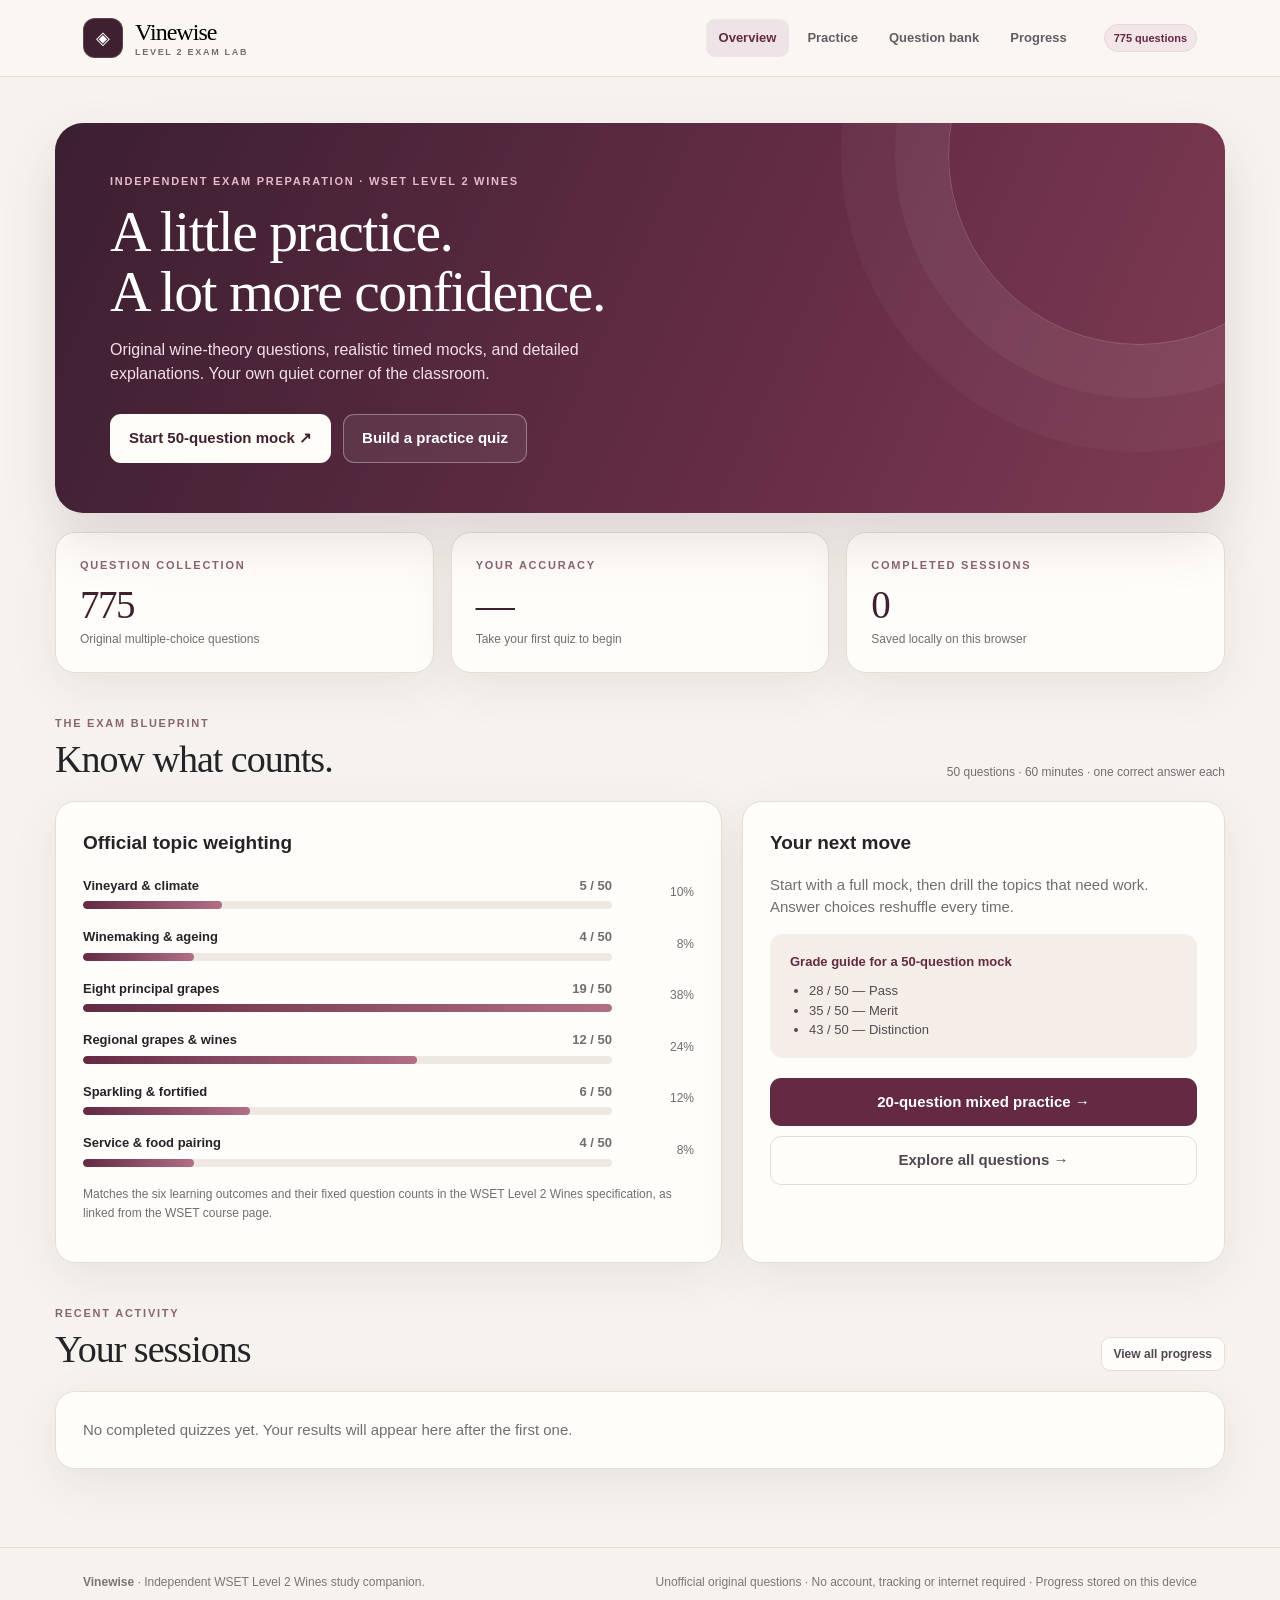
==== misc/wset2/index.html @ 385ff97c "wset test" ====
<!doctype html>
<html lang="en">
<head>
<meta charset="utf-8"/><meta name="viewport" content="width=device-width, initial-scale=1,viewport-fit=cover"/>
<meta name="theme-color" content="#20191d"/>
<meta name="description" content="Independent WSET Level 2 Wines practice with original questions, timed mock exams, and progress tracking. Works offline."/>
<title>Vinewise | Level 2 Wine Exam Lab</title>
<style>
:root{--bg:#f6f3ee;--paper:#fffdf9;--ink:#262328;--muted:#726d70;--border:#e5ded6;--wine:#642a43;--wine2:#8c3957;--wine3:#3f2030;--mint:#e2f1e7;--green:#216646;--rose:#f8e6e7;--red:#963e43;--sand:#f3e8d6;--gold:#b68646;--shadow:0 14px 48px rgba(59,38,42,.08);--radius:20px}
*{box-sizing:border-box}html{scroll-behavior:smooth}body{margin:0;font-family:Inter,ui-sans-serif,-apple-system,BlinkMacSystemFont,"Segoe UI",Arial,sans-serif;color:var(--ink);background:var(--bg);font-size:15px;line-height:1.5}button,input,select{font:inherit}button{cursor:pointer}button:disabled{opacity:.45;cursor:not-allowed}a{color:var(--wine)}:focus-visible{outline:3px solid #be8c9f;outline-offset:2px}h1,h2,h3,p{margin-top:0}h1,h2,.display{font-family:Georgia,"Iowan Old Style","Times New Roman",serif;font-weight:500;letter-spacing:-.026em}h1{font-size:clamp(36px,4.5vw,63px);line-height:1.05}h2{font-size:clamp(26px,3vw,38px);line-height:1.14}h3{font-size:19px}small,.small{font-size:12px}.muted{color:var(--muted)}.eyebrow{text-transform:uppercase;letter-spacing:.16em;font-size:11px;font-weight:800;color:#8b6471}.container{max-width:1170px;margin:auto;padding:0 28px}header{position:sticky;top:0;background:rgba(250,247,243,.95);z-index:20;backdrop-filter:blur(16px);border-bottom:1px solid var(--border)}.head-inner{display:flex;align-items:center;gap:24px;min-height:76px}.brand{display:flex;align-items:center;gap:12px;background:transparent;border:0;text-align:left;padding:0;margin-right:auto}.brand-mark{width:40px;height:40px;display:grid;place-items:center;color:#fff;background:var(--wine3);font-size:18px;border-radius:12px;box-shadow:inset 0 0 0 1px #ffffff27}.brand-type{font-family:Georgia,serif;font-size:24px;line-height:1;letter-spacing:-.04em}.brand-sub{font-family:ui-sans-serif,sans-serif;display:block;text-transform:uppercase;color:var(--muted);letter-spacing:.19em;font-size:9px;font-weight:700;margin-top:4px}.nav{display:flex;align-items:center;gap:5px}.nav button{padding:9px 13px;border-radius:9px;border:0;background:transparent;color:#625d61;font-weight:650;font-size:13px}.nav button.active,.nav button:hover{background:#eee3e6;color:var(--wine)}.pill-count{font-size:11px;color:var(--wine);padding:5px 9px;background:#f2e6e8;border:1px solid #ead4db;border-radius:999px;white-space:nowrap;font-weight:750}
main{min-height:calc(100vh - 150px)}.page{padding:46px 0 78px}.hero{background:linear-gradient(114deg,#3b1f30,#682e47 65%,#7d3b52);border-radius:28px;min-height:356px;display:flex;overflow:hidden;position:relative;color:#fff;box-shadow:0 26px 55px #52263b23}.hero:after{content:' ';position:absolute;width:380px;height:380px;right:-105px;top:-160px;border:1px solid #ffffff32;border-radius:50%;box-shadow:0 0 0 53px #ffffff0b,0 0 0 107px #ffffff08;pointer-events:none}.hero-inner{padding:50px 55px;max-width:740px;position:relative;z-index:1}.hero .eyebrow{color:#e7b9ca}.hero h1{max-width:700px;margin:12px 0 16px}.hero p{font-size:16px;max-width:530px;color:#f2dfe8}.hero-actions{display:flex;gap:12px;flex-wrap:wrap;margin-top:28px}.btn{border:1px solid transparent;border-radius:11px;display:inline-flex;align-items:center;justify-content:center;gap:9px;font-weight:750;padding:12px 18px;min-height:43px;transition:background .12s,transform .12s;white-space:nowrap}.btn:active{transform:translateY(1px)}.btn-primary{background:var(--wine);color:#fff}.btn-primary:hover{background:var(--wine2)}.btn-light{background:#fffdf8;color:var(--wine3)}.btn-light:hover{background:#efe9e2}.btn-ghost{border-color:var(--border);background:var(--paper);color:#514750}.btn-ghost:hover{background:#f3ede9}.btn-outline-light{color:white;border-color:#ffffff56;background:#ffffff12}.btn-outline-light:hover{background:#ffffff20}.btn-sm{padding:7px 12px;min-height:34px;font-size:12px;border-radius:9px}.btn-danger{background:var(--red);color:#fff}.grid{display:grid;grid-template-columns:repeat(3,minmax(0,1fr));gap:17px}.tile,.panel{background:var(--paper);border:1px solid var(--border);border-radius:var(--radius);box-shadow:var(--shadow)}.tile{padding:24px;min-height:130px}.tile .big{font:500 39px/1.1 Georgia,serif;letter-spacing:-.04em;color:var(--wine3);margin:11px 0 3px}.tile .fine{font-size:12px;color:var(--muted)}.section-top{display:flex;justify-content:space-between;gap:20px;align-items:end;margin:42px 0 20px}.section-top h2{margin:6px 0 0}.split{display:grid;grid-template-columns:1.16fr .84fr;gap:20px}.panel{padding:27px}.panel h3{margin:0 0 16px}.topic-row{display:grid;grid-template-columns:minmax(0,1fr) 70px;gap:12px;align-items:center;margin:18px 0}.topic-row .maintext{display:flex;justify-content:space-between;gap:10px;font-size:13px;font-weight:650;margin-bottom:6px}.bar{height:8px;border-radius:99px;background:#eee8e2;overflow:hidden}.bar>span{display:block;height:100%;background:linear-gradient(90deg,var(--wine),#b16f86);border-radius:99px}.topic-row .val{text-align:right;font-size:12px;color:var(--muted)}.tip{padding:13px 16px;background:#f5eee8;border:1px solid #eadbd0;border-radius:12px;font-size:13px}.recent{display:flex;align-items:center;justify-content:space-between;gap:14px;padding:11px 0;border-bottom:1px solid var(--border)}.recent:last-child{border:0}.recent strong{font-size:14px}.recent small{color:var(--muted)}.tag{display:inline-block;background:#f1e6e9;color:#71354a;font-size:11px;font-weight:750;border-radius:50px;padding:4px 10px}.tag.green{background:var(--mint);color:var(--green)}.tag.amber{background:var(--sand);color:#805928}.tag.red{background:var(--rose);color:var(--red)}.intro{max-width:640px;color:var(--muted);margin:10px 0 25px}.page-title{margin:8px 0 10px}.setup-grid{display:grid;grid-template-columns:minmax(0,1fr) 310px;gap:21px}.field{margin-bottom:23px}.field label{display:block;font-weight:750;font-size:13px;margin-bottom:9px}.seg{display:flex;flex-wrap:wrap;gap:8px}.choice{border:1px solid var(--border);background:#fff;color:#62575e;border-radius:11px;padding:10px 15px;font-weight:700;min-height:42px}.choice.chosen{background:#f0e3e8;border-color:var(--wine2);color:var(--wine)}.field select,.search{width:100%;border:1px solid #d6cbc5;background:#fff;border-radius:11px;padding:12px;color:var(--ink);min-height:46px;outline-color:#a76c82}.checkbox-row{display:flex;align-items:center;gap:11px;font-weight:600;margin:14px 0}.checkbox-row input{accent-color:var(--wine);width:17px;height:17px}.callout{background:#f5eee8;border-radius:13px;padding:18px 20px;color:#544950;font-size:13px}.callout strong{color:var(--wine)}.callout ul{padding-left:19px;margin:10px 0 0}.mock-breakdown{display:flex;gap:3px;border-radius:8px;overflow:hidden;height:10px;margin:19px 0}.mock-breakdown span{display:block;background:#ae7690}.mock-breakdown span:nth-child(2){background:#cf9eaf}.mock-breakdown span:nth-child(3){background:#64344e}.mock-breakdown span:nth-child(4){background:#98536d}.mock-breakdown span:nth-child(5){background:#d6b0a0}.mock-breakdown span:nth-child(6){background:#b6b0a6}
.quiz-shell{max-width:900px;margin:auto}.quiz-meta{display:flex;justify-content:space-between;gap:14px;align-items:center;margin-bottom:13px}.quiz-number{font-weight:800;color:var(--wine)}.timer{font-weight:800;background:#efe6e8;padding:9px 14px;border-radius:12px;color:var(--wine);font-variant-numeric:tabular-nums}.timer.urgent{background:#f5d9d6;color:#a02d35}.quiz-progress{height:8px;background:#e7ded9;border-radius:50px;overflow:hidden;margin-bottom:28px}.quiz-progress>div{background:var(--wine);height:100%;transition:width .2s}.question-card{background:var(--paper);border:1px solid var(--border);border-radius:23px;padding:35px 40px;box-shadow:var(--shadow)}.question-card h2{font-family:Georgia,serif;font-weight:500;font-size:clamp(24px,3vw,34px);line-height:1.3;letter-spacing:-.02em;margin:15px 0 27px}.options{display:grid;gap:11px}.option{display:flex;text-align:left;gap:15px;padding:16px 17px;background:#fff;border:1.5px solid #e6deda;border-radius:13px;align-items:center;min-height:61px;width:100%;color:var(--ink)}.option:hover:not(:disabled){background:#fbf5f3;border-color:#b68b9c}.option.selected{border-color:var(--wine2);background:#f5e9ee}.option.is-correct{border-color:#6ca186;background:var(--mint)}.option.is-wrong{border-color:#c77476;background:var(--rose)}.optkey{width:29px;height:29px;flex:0 0 29px;border:1px solid #d9cecf;border-radius:8px;display:grid;place-items:center;font-size:12px;font-weight:850;color:#766871}.option.selected .optkey{background:var(--wine);color:white;border-color:var(--wine)}.explain{background:#eff4ef;color:#24533a;border:1px solid #cce0d2;margin-top:21px;padding:15px 18px;border-radius:11px}.explain.bad{background:#fff1ed;color:#7f4642;border-color:#f0d2ce}.quiz-footer{display:flex;align-items:center;justify-content:space-between;gap:12px;margin-top:23px;flex-wrap:wrap}.dots{display:grid;grid-template-columns:repeat(25,1fr);gap:4px;margin-top:24px}.dot{height:10px;border:0;border-radius:3px;background:#e7ded9;min-width:8px;padding:0}.dot.answered{background:#a86c83}.dot.flagged{background:#bc925c}.dot.current{outline:2px solid var(--wine3);outline-offset:2px}.legend{display:flex;gap:15px;justify-content:end;font-size:12px;color:var(--muted);margin-top:10px}.bullet{display:inline-block;width:8px;height:8px;background:#a86c83;border-radius:3px;margin-right:5px}.bullet.gold{background:#bc925c}.finish-row{margin-top:23px;display:flex;justify-content:space-between;align-items:center;gap:12px}.score-hero{display:flex;align-items:center;gap:28px;padding:35px;background:linear-gradient(120deg,#341f2c,#5f2b43);color:white;border-radius:23px}.score-circle{flex:none;width:156px;height:156px;border:10px solid #ffffff4d;display:grid;place-items:center;border-radius:50%;font-family:Georgia,serif;font-size:44px}.score-hero p{color:#f0dce6;margin-bottom:9px}.score-hero h2{margin:6px 0}.result-card{display:flex;justify-content:space-between;gap:16px;align-items:start;border-bottom:1px solid var(--border);padding:20px 0}.result-card:last-child{border:0}.result-card h4{font-size:15px;line-height:1.5;margin:6px 0 13px}.result-card .answer{font-size:13px;margin:5px 0}.result-card .explanation{font-size:13px;color:#625b5b;max-width:750px;margin-top:7px}.result-tag{white-space:nowrap}.filterbar{display:flex;gap:10px;flex-wrap:wrap;margin:20px 0}.filterbar select{width:auto;min-width:185px}.question-list{display:grid;gap:12px}.catalogue-card{padding:20px 23px;border:1px solid var(--border);border-radius:15px;background:#fffdfb}.catalogue-head{display:flex;align-items:center;gap:12px;justify-content:space-between}.catalogue-card h4{margin:12px 0;font-size:16px;line-height:1.5}.catalogue-card .reveal{margin-top:12px;background:#f6f0e7;border-radius:11px;padding:12px 14px;color:#4d4546;font-size:13px}.answer-options{margin:8px 0 3px;padding:0 0 0 23px;font-size:13px;color:#5f585d}.answer-options li{margin:4px 0}.answer-options li.correct-option{color:var(--green);font-weight:800}.pager{display:flex;gap:11px;justify-content:center;align-items:center;margin-top:20px}.empty{padding:52px 25px;text-align:center;color:var(--muted)}.exportbar{display:flex;gap:10px;flex-wrap:wrap}.stat-line{display:flex;justify-content:space-between;gap:14px;padding:10px 0;border-bottom:1px solid var(--border);font-size:14px}.stat-line:last-child{border:0}.stat-line b{font-variant-numeric:tabular-nums}footer{padding:25px 0 38px;border-top:1px solid var(--border);font-size:12px;color:#7f7474}footer .container{display:flex;justify-content:space-between;gap:20px;flex-wrap:wrap}details[open]{border:1px solid var(--border);padding:12px 14px;border-radius:10px}summary{cursor:pointer;font-weight:700}.fineprint{font-size:12px;color:var(--muted);line-height:1.6}.right{text-align:right}.hidden{display:none!important}
@media(max-width:860px){.container{padding:0 18px}.head-inner{gap:12px;min-height:66px}.brand-type{font-size:21px}.nav button{padding:8px;font-size:12px}.pill-count{display:none}.hero-inner{padding:35px}.hero{min-height:330px}.split,.setup-grid{grid-template-columns:1fr}.grid{gap:10px}.tile{padding:17px}.tile .big{font-size:32px}.page{padding-top:30px}.panel{padding:21px}}
@media(max-width:580px){header{position:static}.head-inner{min-height:76px;flex-wrap:wrap;padding-top:13px;padding-bottom:10px}.brand{width:100%;margin:0}.nav{width:100%;justify-content:space-between}.nav button{flex:1}.hero{border-radius:19px}.hero-inner{padding:28px}.hero h1{font-size:39px}.hero-actions .btn{width:100%}.grid{grid-template-columns:repeat(2,minmax(0,1fr))}.grid .tile:last-child{grid-column:span 2}.section-top{margin:28px 0 14px}.question-card{padding:23px 18px}.question-card h2{font-size:25px}.option{padding:12px;gap:11px;font-size:14px}.dots{grid-template-columns:repeat(10,1fr)}.quiz-meta{font-size:12px}.score-hero{flex-direction:column;align-items:start;padding:24px}.score-circle{width:122px;height:122px;font-size:35px}.result-card{flex-direction:column;gap:4px}.filterbar select,.filterbar .search{width:100%}.setup-grid{gap:13px}.page{padding-bottom:45px}.btn{white-space:normal}}
@media(prefers-reduced-motion:reduce){*,*:before,*:after{transition:none!important;scroll-behavior:auto!important}}
.option-review p{margin:8px 0}.option-review details{margin-top:12px}.option-review li{margin:12px 0}.option-review ol{padding-left:24px}</style>
<link rel="manifest" href="manifest.webmanifest"/>
<meta name="theme-color" content="#3b1f30"/></head>
<body>
<header><div class="container head-inner"><button class="brand" data-action="route" data-route="home" aria-label="Vinewise home"><span class="brand-mark">◈</span><span class="brand-type">Vinewise<span class="brand-sub">Level 2 Exam Lab</span></span></button><nav class="nav" aria-label="Primary navigation"><button data-action="route" data-route="home">Overview</button><button data-action="route" data-route="setup">Practice</button><button data-action="route" data-route="bank">Question bank</button><button data-action="route" data-route="insights">Progress</button></nav><span class="pill-count" id="topCount">775 questions</span></div></header>
<main id="root"></main>
<footer><div class="container"><div><strong>Vinewise</strong> · Independent WSET Level 2 Wines study companion.</div><div>Unofficial original questions · No account, tracking or internet required · Progress stored on this device</div></div></footer>
<script>
'use strict';
const BANK=[{"id":"Q0001","lo":1,"topic":"Vineyard & climate","tag":"Vocabulary","question":"Which statement accurately describes Grape skin in wine production or service?","options":["Fleshy interior supplying most of the juice, water, sugar and acid","Outer berry layer supplying much of a red wine’s colour and some of its tannin","Dead yeast cells remaining after fermentation","Pips inside a grape that can release bitter tannins if heavily extracted"],"correct":1,"explanation":"Skin contact extracts colour and tannins, particularly in red winemaking.","optionExplanations":["This describes Grape pulp: Fleshy interior supplying most of the juice, water, sugar and acid. It does not define Grape skin.","Grape skin: Skin contact extracts colour and tannins, particularly in red winemaking.","This describes Lees: Dead yeast cells remaining after fermentation. It does not define Grape skin.","This describes Grape seeds: Pips inside a grape that can release bitter tannins if heavily extracted. It does not define Grape skin."],"revision":3,"correctAnswer":"Outer berry layer supplying much of a red wine’s colour and some of its tannin","distractors":["Fleshy interior supplying most of the juice, water, sugar and acid","Dead yeast cells remaining after fermentation","Pips inside a grape that can release bitter tannins if heavily extracted"]},{"id":"Q0002","lo":1,"topic":"Vineyard & climate","tag":"Vocabulary","question":"Which term identifies this situation: outer berry layer supplying much of a red wine’s colour and some of its tannin?","options":["Grape skin","Grape pulp","Lees","Grape seeds"],"correct":0,"explanation":"Skin contact extracts colour and tannins, particularly in red winemaking.","optionExplanations":["Grape skin: Skin contact extracts colour and tannins, particularly in red winemaking.","Grape pulp refers to fleshy interior supplying most of the juice, water, sugar and acid; the situation describes Grape skin.","Lees refers to dead yeast cells remaining after fermentation; the situation describes Grape skin.","Grape seeds refers to pips inside a grape that can release bitter tannins if heavily extracted; the situation describes Grape skin."],"revision":3,"correctAnswer":"Grape skin","distractors":["Grape pulp","Lees","Grape seeds"]},{"id":"Q0003","lo":1,"topic":"Vineyard & climate","tag":"Vocabulary","question":"Which statement accurately describes Grape pulp in wine production or service?","options":["Fleshy interior supplying most of the juice, water, sugar and acid","Outer berry layer supplying much of a red wine’s colour and some of its tannin","Pips inside a grape that can release bitter tannins if heavily extracted","Dead yeast cells remaining after fermentation"],"correct":0,"explanation":"Most sugar and acidity used in fermentation come from the flesh or pulp.","optionExplanations":["Grape pulp: Most sugar and acidity used in fermentation come from the flesh or pulp.","This describes Grape skin: Outer berry layer supplying much of a red wine’s colour and some of its tannin. It does not define Grape pulp.","This describes Grape seeds: Pips inside a grape that can release bitter tannins if heavily extracted. It does not define Grape pulp.","This describes Lees: Dead yeast cells remaining after fermentation. It does not define Grape pulp."],"revision":3,"correctAnswer":"Fleshy interior supplying most of the juice, water, sugar and acid","distractors":["Outer berry layer supplying much of a red wine’s colour and some of its tannin","Pips inside a grape that can release bitter tannins if heavily extracted","Dead yeast cells remaining after fermentation"]},{"id":"Q0004","lo":1,"topic":"Vineyard & climate","tag":"Vocabulary","question":"Which term identifies this situation: fleshy interior supplying most of the juice, water, sugar and acid?","options":["Grape skin","Grape pulp","Grape seeds","Lees"],"correct":1,"explanation":"Most sugar and acidity used in fermentation come from the flesh or pulp.","optionExplanations":["Grape skin refers to outer berry layer supplying much of a red wine’s colour and some of its tannin; the situation describes Grape pulp.","Grape pulp: Most sugar and acidity used in fermentation come from the flesh or pulp.","Grape seeds refers to pips inside a grape that can release bitter tannins if heavily extracted; the situation describes Grape pulp.","Lees refers to dead yeast cells remaining after fermentation; the situation describes Grape pulp."],"revision":3,"correctAnswer":"Grape pulp","distractors":["Grape skin","Grape seeds","Lees"]},{"id":"Q0005","lo":1,"topic":"Vineyard & climate","tag":"Vocabulary","question":"Which statement accurately describes Grape seeds in wine production or service?","options":["Dead yeast cells remaining after fermentation","Pips inside a grape that can release bitter tannins if heavily extracted","Outer berry layer supplying much of a red wine’s colour and some of its tannin","Fleshy interior supplying most of the juice, water, sugar and acid"],"correct":1,"explanation":"Seed tannins can contribute structure and bitterness.","optionExplanations":["This describes Lees: Dead yeast cells remaining after fermentation. It does not define Grape seeds.","Grape seeds: Seed tannins can contribute structure and bitterness.","This describes Grape skin: Outer berry layer supplying much of a red wine’s colour and some of its tannin. It does not define Grape seeds.","This describes Grape pulp: Fleshy interior supplying most of the juice, water, sugar and acid. It does not define Grape seeds."],"revision":3,"correctAnswer":"Pips inside a grape that can release bitter tannins if heavily extracted","distractors":["Dead yeast cells remaining after fermentation","Outer berry layer supplying much of a red wine’s colour and some of its tannin","Fleshy interior supplying most of the juice, water, sugar and acid"]},{"id":"Q0006","lo":1,"topic":"Vineyard & climate","tag":"Vocabulary","question":"Which term identifies this situation: pips inside a grape that can release bitter tannins if heavily extracted?","options":["Grape seeds","Grape skin","Grape pulp","Lees"],"correct":0,"explanation":"Seed tannins can contribute structure and bitterness.","optionExplanations":["Grape seeds: Seed tannins can contribute structure and bitterness.","Grape skin refers to outer berry layer supplying much of a red wine’s colour and some of its tannin; the situation describes Grape seeds.","Grape pulp refers to fleshy interior supplying most of the juice, water, sugar and acid; the situation describes Grape seeds.","Lees refers to dead yeast cells remaining after fermentation; the situation describes Grape seeds."],"revision":3,"correctAnswer":"Grape seeds","distractors":["Grape skin","Grape pulp","Lees"]},{"id":"Q0007","lo":1,"topic":"Vineyard & climate","tag":"Vocabulary","question":"Which statement accurately describes Flowering in wine production or service?","options":["Timing of picking grapes based on desired ripeness","The onset of ripening when berries soften and change colour","The stage when fertilised flowers form young berries","The stage when vine flowers develop and open"],"correct":3,"explanation":"Successful flowering precedes fruit set.","optionExplanations":["This describes Harvest date: Timing of picking grapes based on desired ripeness. It does not define Flowering.","This describes Véraison: The onset of ripening when berries soften and change colour. It does not define Flowering.","This describes Fruit set: The stage when fertilised flowers form young berries. It does not define Flowering.","Flowering: Successful flowering precedes fruit set."],"revision":3,"correctAnswer":"The stage when vine flowers develop and open","distractors":["Timing of picking grapes based on desired ripeness","The onset of ripening when berries soften and change colour","The stage when fertilised flowers form young berries"]},{"id":"Q0008","lo":1,"topic":"Vineyard & climate","tag":"Vocabulary","question":"Which term identifies this situation: the stage when vine flowers develop and open?","options":["Véraison","Fruit set","Flowering","Harvest date"],"correct":2,"explanation":"Successful flowering precedes fruit set.","optionExplanations":["Véraison refers to the onset of ripening when berries soften and change colour; the situation describes Flowering.","Fruit set refers to the stage when fertilised flowers form young berries; the situation describes Flowering.","Flowering: Successful flowering precedes fruit set.","Harvest date refers to timing of picking grapes based on desired ripeness; the situation describes Flowering."],"revision":3,"correctAnswer":"Flowering","distractors":["Véraison","Fruit set","Harvest date"]},{"id":"Q0009","lo":1,"topic":"Vineyard & climate","tag":"Vocabulary","question":"Which statement accurately describes Fruit set in wine production or service?","options":["The stage when vine flowers develop and open","Timing of picking grapes based on desired ripeness","The stage when fertilised flowers form young berries","The onset of ripening when berries soften and change colour"],"correct":2,"explanation":"Successful fruit set determines the potential number of grapes.","optionExplanations":["This describes Flowering: The stage when vine flowers develop and open. It does not define Fruit set.","This describes Harvest date: Timing of picking grapes based on desired ripeness. It does not define Fruit set.","Fruit set: Successful fruit set determines the potential number of grapes.","This describes Véraison: The onset of ripening when berries soften and change colour. It does not define Fruit set."],"revision":3,"correctAnswer":"The stage when fertilised flowers form young berries","distractors":["The stage when vine flowers develop and open","Timing of picking grapes based on desired ripeness","The onset of ripening when berries soften and change colour"]},{"id":"Q0010","lo":1,"topic":"Vineyard & climate","tag":"Vocabulary","question":"Which term identifies this situation: the stage when fertilised flowers form young berries?","options":["Fruit set","Flowering","Véraison","Harvest date"],"correct":0,"explanation":"Successful fruit set determines the potential number of grapes.","optionExplanations":["Fruit set: Successful fruit set determines the potential number of grapes.","Flowering refers to the stage when vine flowers develop and open; the situation describes Fruit set.","Véraison refers to the onset of ripening when berries soften and change colour; the situation describes Fruit set.","Harvest date refers to timing of picking grapes based on desired ripeness; the situation describes Fruit set."],"revision":3,"correctAnswer":"Fruit set","distractors":["Flowering","Véraison","Harvest date"]},{"id":"Q0011","lo":1,"topic":"Vineyard & climate","tag":"Vocabulary","question":"Which statement accurately describes Véraison in wine production or service?","options":["The stage when vine flowers develop and open","Timing of picking grapes based on desired ripeness","The stage when fertilised flowers form young berries","The onset of ripening when berries soften and change colour"],"correct":3,"explanation":"Véraison marks the beginning of the ripening phase.","optionExplanations":["This describes Flowering: The stage when vine flowers develop and open. It does not define Véraison.","This describes Harvest date: Timing of picking grapes based on desired ripeness. It does not define Véraison.","This describes Fruit set: The stage when fertilised flowers form young berries. It does not define Véraison.","Véraison: Véraison marks the beginning of the ripening phase."],"revision":3,"correctAnswer":"The onset of ripening when berries soften and change colour","distractors":["The stage when vine flowers develop and open","Timing of picking grapes based on desired ripeness","The stage when fertilised flowers form young berries"]},{"id":"Q0012","lo":1,"topic":"Vineyard & climate","tag":"Vocabulary","question":"Which term identifies this situation: the onset of ripening when berries soften and change colour?","options":["Flowering","Fruit set","Véraison","Harvest date"],"correct":2,"explanation":"Véraison marks the beginning of the ripening phase.","optionExplanations":["Flowering refers to the stage when vine flowers develop and open; the situation describes Véraison.","Fruit set refers to the stage when fertilised flowers form young berries; the situation describes Véraison.","Véraison: Véraison marks the beginning of the ripening phase.","Harvest date refers to timing of picking grapes based on desired ripeness; the situation describes Véraison."],"revision":3,"correctAnswer":"Véraison","distractors":["Flowering","Fruit set","Harvest date"]},{"id":"Q0013","lo":1,"topic":"Vineyard & climate","tag":"Vocabulary","question":"Which statement accurately describes Latitude in wine production or service?","options":["Direction a vineyard slope faces","Height above sea level that can lower vineyard temperature","Distance north or south of the equator influencing climate","Difference between daytime and nighttime temperatures"],"correct":2,"explanation":"Wine-growing climates generally become cooler farther from the equator.","optionExplanations":["This describes Aspect: Direction a vineyard slope faces. It does not define Latitude.","This describes Altitude: Height above sea level that can lower vineyard temperature. It does not define Latitude.","Latitude: Wine-growing climates generally become cooler farther from the equator.","This describes Diurnal temperature range: Difference between daytime and nighttime temperatures. It does not define Latitude."],"revision":3,"correctAnswer":"Distance north or south of the equator influencing climate","distractors":["Direction a vineyard slope faces","Height above sea level that can lower vineyard temperature","Difference between daytime and nighttime temperatures"]},{"id":"Q0014","lo":1,"topic":"Vineyard & climate","tag":"Vocabulary","question":"Which term identifies this situation: distance north or south of the equator influencing climate?","options":["Diurnal temperature range","Altitude","Latitude","Aspect"],"correct":2,"explanation":"Wine-growing climates generally become cooler farther from the equator.","optionExplanations":["Diurnal temperature range refers to difference between daytime and nighttime temperatures; the situation describes Latitude.","Altitude refers to height above sea level that can lower vineyard temperature; the situation describes Latitude.","Latitude: Wine-growing climates generally become cooler farther from the equator.","Aspect refers to direction a vineyard slope faces; the situation describes Latitude."],"revision":3,"correctAnswer":"Latitude","distractors":["Diurnal temperature range","Altitude","Aspect"]},{"id":"Q0015","lo":1,"topic":"Vineyard & climate","tag":"Vocabulary","question":"Which statement accurately describes Altitude in wine production or service?","options":["Height above sea level that can lower vineyard temperature","Distance north or south of the equator influencing climate","Direction a vineyard slope faces","Difference between daytime and nighttime temperatures"],"correct":0,"explanation":"Vineyards at higher altitude are often cooler than nearby lowland sites.","optionExplanations":["Altitude: Vineyards at higher altitude are often cooler than nearby lowland sites.","This describes Latitude: Distance north or south of the equator influencing climate. It does not define Altitude.","This describes Aspect: Direction a vineyard slope faces. It does not define Altitude.","This describes Diurnal temperature range: Difference between daytime and nighttime temperatures. It does not define Altitude."],"revision":3,"correctAnswer":"Height above sea level that can lower vineyard temperature","distractors":["Distance north or south of the equator influencing climate","Direction a vineyard slope faces","Difference between daytime and nighttime temperatures"]},{"id":"Q0016","lo":1,"topic":"Vineyard & climate","tag":"Vocabulary","question":"Which term identifies this situation: height above sea level that can lower vineyard temperature?","options":["Aspect","Latitude","Altitude","Diurnal temperature range"],"correct":2,"explanation":"Vineyards at higher altitude are often cooler than nearby lowland sites.","optionExplanations":["Aspect refers to direction a vineyard slope faces; the situation describes Altitude.","Latitude refers to distance north or south of the equator influencing climate; the situation describes Altitude.","Altitude: Vineyards at higher altitude are often cooler than nearby lowland sites.","Diurnal temperature range refers to difference between daytime and nighttime temperatures; the situation describes Altitude."],"revision":3,"correctAnswer":"Altitude","distractors":["Aspect","Latitude","Diurnal temperature range"]},{"id":"Q0017","lo":1,"topic":"Vineyard & climate","tag":"Vocabulary","question":"Which statement accurately describes Aspect in wine production or service?","options":["Difference between daytime and nighttime temperatures","Distance north or south of the equator influencing climate","Direction a vineyard slope faces","Height above sea level that can lower vineyard temperature"],"correct":2,"explanation":"In the Northern Hemisphere, south-facing slopes often receive more sunlight.","optionExplanations":["This describes Diurnal temperature range: Difference between daytime and nighttime temperatures. It does not define Aspect.","This describes Latitude: Distance north or south of the equator influencing climate. It does not define Aspect.","Aspect: In the Northern Hemisphere, south-facing slopes often receive more sunlight.","This describes Altitude: Height above sea level that can lower vineyard temperature. It does not define Aspect."],"revision":3,"correctAnswer":"Direction a vineyard slope faces","distractors":["Difference between daytime and nighttime temperatures","Distance north or south of the equator influencing climate","Height above sea level that can lower vineyard temperature"]},{"id":"Q0018","lo":1,"topic":"Vineyard & climate","tag":"Vocabulary","question":"Which term identifies this situation: direction a vineyard slope faces?","options":["Aspect","Diurnal temperature range","Latitude","Altitude"],"correct":0,"explanation":"In the Northern Hemisphere, south-facing slopes often receive more sunlight.","optionExplanations":["Aspect: In the Northern Hemisphere, south-facing slopes often receive more sunlight.","Diurnal temperature range refers to difference between daytime and nighttime temperatures; the situation describes Aspect.","Latitude refers to distance north or south of the equator influencing climate; the situation describes Aspect.","Altitude refers to height above sea level that can lower vineyard temperature; the situation describes Aspect."],"revision":3,"correctAnswer":"Aspect","distractors":["Diurnal temperature range","Latitude","Altitude"]},{"id":"Q0019","lo":1,"topic":"Vineyard & climate","tag":"Vocabulary","question":"Which statement accurately describes Diurnal temperature range in wine production or service?","options":["Direction a vineyard slope faces","Height above sea level that can lower vineyard temperature","Difference between daytime and nighttime temperatures","Distance north or south of the equator influencing climate"],"correct":2,"explanation":"Cool nights can help grapes retain acidity.","optionExplanations":["This describes Aspect: Direction a vineyard slope faces. It does not define Diurnal temperature range.","This describes Altitude: Height above sea level that can lower vineyard temperature. It does not define Diurnal temperature range.","Diurnal temperature range: Cool nights can help grapes retain acidity.","This describes Latitude: Distance north or south of the equator influencing climate. It does not define Diurnal temperature range."],"revision":3,"correctAnswer":"Difference between daytime and nighttime temperatures","distractors":["Direction a vineyard slope faces","Height above sea level that can lower vineyard temperature","Distance north or south of the equator influencing climate"]},{"id":"Q0020","lo":1,"topic":"Vineyard & climate","tag":"Vocabulary","question":"Which term identifies this situation: difference between daytime and nighttime temperatures?","options":["Aspect","Latitude","Diurnal temperature range","Altitude"],"correct":2,"explanation":"Cool nights can help grapes retain acidity.","optionExplanations":["Aspect refers to direction a vineyard slope faces; the situation describes Diurnal temperature range.","Latitude refers to distance north or south of the equator influencing climate; the situation describes Diurnal temperature range.","Diurnal temperature range: Cool nights can help grapes retain acidity.","Altitude refers to height above sea level that can lower vineyard temperature; the situation describes Diurnal temperature range."],"revision":3,"correctAnswer":"Diurnal temperature range","distractors":["Aspect","Latitude","Altitude"]},{"id":"Q0021","lo":1,"topic":"Vineyard & climate","tag":"Vocabulary","question":"Which statement accurately describes Spring frost in wine production or service?","options":["Fungus that can cause noble rot under favourable conditions","Prolonged shortage of water for vines","Ice precipitation that can destroy grape bunches and leaves","Freezing temperatures that can damage young vine shoots"],"correct":3,"explanation":"New buds and shoots are especially vulnerable to spring frost.","optionExplanations":["This describes Botrytis cinerea: Fungus that can cause noble rot under favourable conditions. It does not define Spring frost.","This describes Drought: Prolonged shortage of water for vines. It does not define Spring frost.","This describes Hail: Ice precipitation that can destroy grape bunches and leaves. It does not define Spring frost.","Spring frost: New buds and shoots are especially vulnerable to spring frost."],"revision":3,"correctAnswer":"Freezing temperatures that can damage young vine shoots","distractors":["Fungus that can cause noble rot under favourable conditions","Prolonged shortage of water for vines","Ice precipitation that can destroy grape bunches and leaves"]},{"id":"Q0022","lo":1,"topic":"Vineyard & climate","tag":"Vocabulary","question":"After an overnight freeze shortly after budburst, tender new shoots turn black. Which hazard is the likely cause?","options":["Hail","Botrytis cinerea","Drought","Spring frost"],"correct":3,"explanation":"New buds and shoots are especially vulnerable to spring frost.","optionExplanations":["Hail refers to ice precipitation that can destroy grape bunches and leaves; the situation describes Spring frost.","Botrytis cinerea refers to fungus that can cause noble rot under favourable conditions; the situation describes Spring frost.","Drought refers to prolonged shortage of water for vines; the situation describes Spring frost.","Spring frost: New buds and shoots are especially vulnerable to spring frost."],"revision":3,"correctAnswer":"Spring frost","distractors":["Hail","Botrytis cinerea","Drought"]},{"id":"Q0023","lo":1,"topic":"Vineyard & climate","tag":"Vocabulary","question":"Which statement accurately describes Hail in wine production or service?","options":["Ice precipitation that can destroy grape bunches and leaves","Freezing temperatures that can damage young vine shoots","Prolonged shortage of water for vines","Fungus that can cause noble rot under favourable conditions"],"correct":0,"explanation":"Hail can physically damage grapes and canopy.","optionExplanations":["Hail: Hail can physically damage grapes and canopy.","This describes Spring frost: Freezing temperatures that can damage young vine shoots. It does not define Hail.","This describes Drought: Prolonged shortage of water for vines. It does not define Hail.","This describes Botrytis cinerea: Fungus that can cause noble rot under favourable conditions. It does not define Hail."],"revision":3,"correctAnswer":"Ice precipitation that can destroy grape bunches and leaves","distractors":["Freezing temperatures that can damage young vine shoots","Prolonged shortage of water for vines","Fungus that can cause noble rot under favourable conditions"]},{"id":"Q0024","lo":1,"topic":"Vineyard & climate","tag":"Vocabulary","question":"Which term identifies this situation: ice precipitation that can destroy grape bunches and leaves?","options":["Botrytis cinerea","Spring frost","Hail","Drought"],"correct":2,"explanation":"Hail can physically damage grapes and canopy.","optionExplanations":["Botrytis cinerea refers to fungus that can cause noble rot under favourable conditions; the situation describes Hail.","Spring frost refers to freezing temperatures that can damage young vine shoots; the situation describes Hail.","Hail: Hail can physically damage grapes and canopy.","Drought refers to prolonged shortage of water for vines; the situation describes Hail."],"revision":3,"correctAnswer":"Hail","distractors":["Botrytis cinerea","Spring frost","Drought"]},{"id":"Q0025","lo":1,"topic":"Vineyard & climate","tag":"Vocabulary","question":"Which statement accurately describes Drought in wine production or service?","options":["Ice precipitation that can destroy grape bunches and leaves","Freezing temperatures that can damage young vine shoots","Prolonged shortage of water for vines","Fungus that can cause noble rot under favourable conditions"],"correct":2,"explanation":"Severe drought can reduce yields and stop normal ripening.","optionExplanations":["This describes Hail: Ice precipitation that can destroy grape bunches and leaves. It does not define Drought.","This describes Spring frost: Freezing temperatures that can damage young vine shoots. It does not define Drought.","Drought: Severe drought can reduce yields and stop normal ripening.","This describes Botrytis cinerea: Fungus that can cause noble rot under favourable conditions. It does not define Drought."],"revision":3,"correctAnswer":"Prolonged shortage of water for vines","distractors":["Ice precipitation that can destroy grape bunches and leaves","Freezing temperatures that can damage young vine shoots","Fungus that can cause noble rot under favourable conditions"]},{"id":"Q0026","lo":1,"topic":"Vineyard & climate","tag":"Vocabulary","question":"Which term identifies this situation: prolonged shortage of water for vines?","options":["Drought","Botrytis cinerea","Spring frost","Hail"],"correct":0,"explanation":"Severe drought can reduce yields and stop normal ripening.","optionExplanations":["Drought: Severe drought can reduce yields and stop normal ripening.","Botrytis cinerea refers to fungus that can cause noble rot under favourable conditions; the situation describes Drought.","Spring frost refers to freezing temperatures that can damage young vine shoots; the situation describes Drought.","Hail refers to ice precipitation that can destroy grape bunches and leaves; the situation describes Drought."],"revision":3,"correctAnswer":"Drought","distractors":["Botrytis cinerea","Spring frost","Hail"]},{"id":"Q0027","lo":1,"topic":"Vineyard & climate","tag":"Vocabulary","question":"Which statement accurately describes Irrigation in wine production or service?","options":["Applying water to vines when rainfall is insufficient","Management of leaves and shoots around grape bunches","Growing grapes under rules restricting many synthetic inputs","Quantity of grapes harvested per unit area"],"correct":0,"explanation":"Irrigation is one method for managing water supply.","optionExplanations":["Irrigation: Irrigation is one method for managing water supply.","This describes Canopy management: Management of leaves and shoots around grape bunches. It does not define Irrigation.","This describes Organic viticulture: Growing grapes under rules restricting many synthetic inputs. It does not define Irrigation.","This describes Yield: Quantity of grapes harvested per unit area. It does not define Irrigation."],"revision":3,"correctAnswer":"Applying water to vines when rainfall is insufficient","distractors":["Management of leaves and shoots around grape bunches","Growing grapes under rules restricting many synthetic inputs","Quantity of grapes harvested per unit area"]},{"id":"Q0028","lo":1,"topic":"Vineyard & climate","tag":"Vocabulary","question":"Which term identifies this situation: applying water to vines when rainfall is insufficient?","options":["Yield","Canopy management","Organic viticulture","Irrigation"],"correct":3,"explanation":"Irrigation is one method for managing water supply.","optionExplanations":["Yield refers to quantity of grapes harvested per unit area; the situation describes Irrigation.","Canopy management refers to management of leaves and shoots around grape bunches; the situation describes Irrigation.","Organic viticulture refers to growing grapes under rules restricting many synthetic inputs; the situation describes Irrigation.","Irrigation: Irrigation is one method for managing water supply."],"revision":3,"correctAnswer":"Irrigation","distractors":["Yield","Canopy management","Organic viticulture"]},{"id":"Q0029","lo":1,"topic":"Vineyard & climate","tag":"Vocabulary","question":"Which statement defines Canopy management most precisely?","options":["Managing growing-season leaves and shoots around bunches, for example by leaf removal","Quantity of grapes harvested per unit area","Applying water to vines when rainfall is insufficient","Cutting back vine growth to manage fruiting potential"],"correct":0,"explanation":"Managing growing-season leaves and shoots around bunches, for example by leaf removal.","optionExplanations":["Managing growing-season leaves and shoots around bunches, for example by leaf removal.","This describes Yield. High yields can sometimes dilute flavour concentration. The defining feature asked for is: Managing growing-season leaves and shoots around bunches, for example by leaf removal.","This describes Irrigation. Irrigation is one method for managing water supply. The defining feature asked for is: Managing growing-season leaves and shoots around bunches, for example by leaf removal.","This describes Pruning. Pruning influences the number of buds and possible crop size. The defining feature asked for is: Managing growing-season leaves and shoots around bunches, for example by leaf removal."],"revision":3,"correctAnswer":"Managing growing-season leaves and shoots around bunches, for example by leaf removal","distractors":["Quantity of grapes harvested per unit area","Applying water to vines when rainfall is insufficient","Cutting back vine growth to manage fruiting potential"]},{"id":"Q0030","lo":1,"topic":"Vineyard & climate","tag":"Vocabulary","question":"Which term specifically identifies this operation or category: Managing growing-season leaves and shoots around bunches, for example by leaf removal?","options":["Irrigation","Yield","Canopy management","Pruning"],"correct":2,"explanation":"Managing growing-season leaves and shoots around bunches, for example by leaf removal.","optionExplanations":["Irrigation: Irrigation is one method for managing water supply. It does not describe the specific operation or category in the question.","Yield: High yields can sometimes dilute flavour concentration. It does not describe the specific operation or category in the question.","Managing growing-season leaves and shoots around bunches, for example by leaf removal.","Pruning: Pruning influences the number of buds and possible crop size. It does not describe the specific operation or category in the question."],"revision":3,"correctAnswer":"Canopy management","distractors":["Irrigation","Yield","Pruning"]},{"id":"Q0031","lo":1,"topic":"Vineyard & climate","tag":"Vocabulary","question":"Which statement defines Pruning most precisely?","options":["Quantity of grapes harvested per unit area","Applying water to vines when rainfall is insufficient","Managing growing-season leaves and shoots around bunches, for example by leaf removal","Cutting back dormant vine wood to regulate buds retained for the next crop"],"correct":3,"explanation":"Cutting back dormant vine wood to regulate buds retained for the next crop.","optionExplanations":["This describes Yield. High yields can sometimes dilute flavour concentration. The defining feature asked for is: Cutting back dormant vine wood to regulate buds retained for the next crop.","This describes Irrigation. Irrigation is one method for managing water supply. The defining feature asked for is: Cutting back dormant vine wood to regulate buds retained for the next crop.","This describes Canopy management. Managing growing-season leaves and shoots around bunches, for example by leaf removal. The defining feature asked for is: Cutting back dormant vine wood to regulate buds retained for the next crop.","Cutting back dormant vine wood to regulate buds retained for the next crop."],"revision":3,"correctAnswer":"Cutting back dormant vine wood to regulate buds retained for the next crop","distractors":["Quantity of grapes harvested per unit area","Applying water to vines when rainfall is insufficient","Managing growing-season leaves and shoots around bunches, for example by leaf removal"]},{"id":"Q0032","lo":1,"topic":"Vineyard & climate","tag":"Vocabulary","question":"Which term specifically identifies this operation or category: Cutting back dormant vine wood to regulate buds retained for the next crop?","options":["Yield","Canopy management","Irrigation","Pruning"],"correct":3,"explanation":"Cutting back dormant vine wood to regulate buds retained for the next crop.","optionExplanations":["Yield: High yields can sometimes dilute flavour concentration. It does not describe the specific operation or category in the question.","Canopy management: Managing growing-season leaves and shoots around bunches, for example by leaf removal. It does not describe the specific operation or category in the question.","Irrigation: Irrigation is one method for managing water supply. It does not describe the specific operation or category in the question.","Cutting back dormant vine wood to regulate buds retained for the next crop."],"revision":3,"correctAnswer":"Pruning","distractors":["Yield","Canopy management","Irrigation"]},{"id":"Q0033","lo":1,"topic":"Vineyard & climate","tag":"Vocabulary","question":"Which statement accurately describes Harvest date in wine production or service?","options":["The stage when vine flowers develop and open","The stage when fertilised flowers form young berries","Timing of picking grapes based on desired ripeness","The onset of ripening when berries soften and change colour"],"correct":2,"explanation":"Later harvest generally means more sugar and less acidity.","optionExplanations":["This describes Flowering: The stage when vine flowers develop and open. It does not define Harvest date.","This describes Fruit set: The stage when fertilised flowers form young berries. It does not define Harvest date.","Harvest date: Later harvest generally means more sugar and less acidity.","This describes Véraison: The onset of ripening when berries soften and change colour. It does not define Harvest date."],"revision":3,"correctAnswer":"Timing of picking grapes based on desired ripeness","distractors":["The stage when vine flowers develop and open","The stage when fertilised flowers form young berries","The onset of ripening when berries soften and change colour"]},{"id":"Q0034","lo":1,"topic":"Vineyard & climate","tag":"Vocabulary","question":"Which term identifies this situation: timing of picking grapes based on desired ripeness?","options":["Véraison","Flowering","Harvest date","Fruit set"],"correct":2,"explanation":"Later harvest generally means more sugar and less acidity.","optionExplanations":["Véraison refers to the onset of ripening when berries soften and change colour; the situation describes Harvest date.","Flowering refers to the stage when vine flowers develop and open; the situation describes Harvest date.","Harvest date: Later harvest generally means more sugar and less acidity.","Fruit set refers to the stage when fertilised flowers form young berries; the situation describes Harvest date."],"revision":3,"correctAnswer":"Harvest date","distractors":["Véraison","Flowering","Fruit set"]},{"id":"Q0035","lo":1,"topic":"Vineyard & climate","tag":"Vocabulary","question":"Which statement accurately describes Yield in wine production or service?","options":["Quantity of grapes harvested per unit area","Cutting back vine growth to manage fruiting potential","Growing grapes under rules restricting many synthetic inputs","Management of leaves and shoots around grape bunches"],"correct":0,"explanation":"High yields can sometimes dilute flavour concentration.","optionExplanations":["Yield: High yields can sometimes dilute flavour concentration.","This describes Pruning: Cutting back vine growth to manage fruiting potential. It does not define Yield.","This describes Organic viticulture: Growing grapes under rules restricting many synthetic inputs. It does not define Yield.","This describes Canopy management: Management of leaves and shoots around grape bunches. It does not define Yield."],"revision":3,"correctAnswer":"Quantity of grapes harvested per unit area","distractors":["Cutting back vine growth to manage fruiting potential","Growing grapes under rules restricting many synthetic inputs","Management of leaves and shoots around grape bunches"]},{"id":"Q0036","lo":1,"topic":"Vineyard & climate","tag":"Vocabulary","question":"Which term identifies this situation: quantity of grapes harvested per unit area?","options":["Yield","Organic viticulture","Pruning","Canopy management"],"correct":0,"explanation":"High yields can sometimes dilute flavour concentration.","optionExplanations":["Yield: High yields can sometimes dilute flavour concentration.","Organic viticulture refers to growing grapes under rules restricting many synthetic inputs; the situation describes Yield.","Pruning refers to cutting back vine growth to manage fruiting potential; the situation describes Yield.","Canopy management refers to management of leaves and shoots around grape bunches; the situation describes Yield."],"revision":3,"correctAnswer":"Yield","distractors":["Organic viticulture","Pruning","Canopy management"]},{"id":"Q0037","lo":1,"topic":"Vineyard & climate","tag":"Vocabulary","question":"Which statement accurately describes Organic viticulture in wine production or service?","options":["Applying water to vines when rainfall is insufficient","Growing grapes under rules restricting many synthetic inputs","Quantity of grapes harvested per unit area","Management of leaves and shoots around grape bunches"],"correct":1,"explanation":"Organic certification is about production rules, not a guarantee of wine quality.","optionExplanations":["This describes Irrigation: Applying water to vines when rainfall is insufficient. It does not define Organic viticulture.","Organic viticulture: Organic certification is about production rules, not a guarantee of wine quality.","This describes Yield: Quantity of grapes harvested per unit area. It does not define Organic viticulture.","This describes Canopy management: Management of leaves and shoots around grape bunches. It does not define Organic viticulture."],"revision":3,"correctAnswer":"Growing grapes under rules restricting many synthetic inputs","distractors":["Applying water to vines when rainfall is insufficient","Quantity of grapes harvested per unit area","Management of leaves and shoots around grape bunches"]},{"id":"Q0038","lo":1,"topic":"Vineyard & climate","tag":"Vocabulary","question":"Which term identifies this situation: growing grapes under rules restricting many synthetic inputs?","options":["Canopy management","Irrigation","Organic viticulture","Yield"],"correct":2,"explanation":"Organic certification is about production rules, not a guarantee of wine quality.","optionExplanations":["Canopy management refers to management of leaves and shoots around grape bunches; the situation describes Organic viticulture.","Irrigation refers to applying water to vines when rainfall is insufficient; the situation describes Organic viticulture.","Organic viticulture: Organic certification is about production rules, not a guarantee of wine quality.","Yield refers to quantity of grapes harvested per unit area; the situation describes Organic viticulture."],"revision":3,"correctAnswer":"Organic viticulture","distractors":["Canopy management","Irrigation","Yield"]},{"id":"Q0039","lo":1,"topic":"Vineyard & climate","tag":"Vocabulary","question":"Which statement accurately describes Botrytis cinerea in wine production or service?","options":["Fungus that can cause noble rot under favourable conditions","Prolonged shortage of water for vines","Ice precipitation that can destroy grape bunches and leaves","Freezing temperatures that can damage young vine shoots"],"correct":0,"explanation":"Noble rot concentrates grape sugars and flavours when conditions are suitable.","optionExplanations":["Botrytis cinerea: Noble rot concentrates grape sugars and flavours when conditions are suitable.","This describes Drought: Prolonged shortage of water for vines. It does not define Botrytis cinerea.","This describes Hail: Ice precipitation that can destroy grape bunches and leaves. It does not define Botrytis cinerea.","This describes Spring frost: Freezing temperatures that can damage young vine shoots. It does not define Botrytis cinerea."],"revision":3,"correctAnswer":"Fungus that can cause noble rot under favourable conditions","distractors":["Prolonged shortage of water for vines","Ice precipitation that can destroy grape bunches and leaves","Freezing temperatures that can damage young vine shoots"]},{"id":"Q0040","lo":1,"topic":"Vineyard & climate","tag":"Vocabulary","question":"Which term identifies this situation: fungus that can cause noble rot under favourable conditions?","options":["Drought","Botrytis cinerea","Spring frost","Hail"],"correct":1,"explanation":"Noble rot concentrates grape sugars and flavours when conditions are suitable.","optionExplanations":["Drought refers to prolonged shortage of water for vines; the situation describes Botrytis cinerea.","Botrytis cinerea: Noble rot concentrates grape sugars and flavours when conditions are suitable.","Spring frost refers to freezing temperatures that can damage young vine shoots; the situation describes Botrytis cinerea.","Hail refers to ice precipitation that can destroy grape bunches and leaves; the situation describes Botrytis cinerea."],"revision":3,"correctAnswer":"Botrytis cinerea","distractors":["Drought","Spring frost","Hail"]},{"id":"Q0041","lo":1,"topic":"Vineyard & climate","tag":"Vocabulary","question":"Which statement accurately describes Late harvest in wine production or service?","options":["Leaving grapes on the vine beyond normal ripeness","Wine made from grapes frozen naturally on the vine","Fungus that can cause noble rot under favourable conditions","Stopping fermentation while residual sugar remains"],"correct":0,"explanation":"Later-picked grapes can have higher sugar and more developed fruit flavours.","optionExplanations":["Late harvest: Later-picked grapes can have higher sugar and more developed fruit flavours.","This describes Eiswein / Icewine: Wine made from grapes frozen naturally on the vine. It does not define Late harvest.","This describes Botrytis cinerea: Fungus that can cause noble rot under favourable conditions. It does not define Late harvest.","This describes Fermentation arrest: Stopping fermentation while residual sugar remains. It does not define Late harvest."],"revision":3,"correctAnswer":"Leaving grapes on the vine beyond normal ripeness","distractors":["Wine made from grapes frozen naturally on the vine","Fungus that can cause noble rot under favourable conditions","Stopping fermentation while residual sugar remains"]},{"id":"Q0042","lo":1,"topic":"Vineyard & climate","tag":"Vocabulary","question":"Which term identifies this situation: leaving grapes on the vine beyond normal ripeness?","options":["Eiswein / Icewine","Fermentation arrest","Botrytis cinerea","Late harvest"],"correct":3,"explanation":"Later-picked grapes can have higher sugar and more developed fruit flavours.","optionExplanations":["Eiswein / Icewine refers to wine made from grapes frozen naturally on the vine; the situation describes Late harvest.","Fermentation arrest refers to stopping fermentation while residual sugar remains; the situation describes Late harvest.","Botrytis cinerea refers to fungus that can cause noble rot under favourable conditions; the situation describes Late harvest.","Late harvest: Later-picked grapes can have higher sugar and more developed fruit flavours."],"revision":3,"correctAnswer":"Late harvest","distractors":["Eiswein / Icewine","Fermentation arrest","Botrytis cinerea"]},{"id":"Q0043","lo":1,"topic":"Vineyard & climate","tag":"Vocabulary","question":"Which statement accurately describes Eiswein / Icewine in wine production or service?","options":["Wine made from grapes frozen naturally on the vine","Fungus that can cause noble rot under favourable conditions","Stopping fermentation while residual sugar remains","Leaving grapes on the vine beyond normal ripeness"],"correct":0,"explanation":"Freezing allows concentrated sweet juice to be pressed from the grapes.","optionExplanations":["Eiswein / Icewine: Freezing allows concentrated sweet juice to be pressed from the grapes.","This describes Botrytis cinerea: Fungus that can cause noble rot under favourable conditions. It does not define Eiswein / Icewine.","This describes Fermentation arrest: Stopping fermentation while residual sugar remains. It does not define Eiswein / Icewine.","This describes Late harvest: Leaving grapes on the vine beyond normal ripeness. It does not define Eiswein / Icewine."],"revision":3,"correctAnswer":"Wine made from grapes frozen naturally on the vine","distractors":["Fungus that can cause noble rot under favourable conditions","Stopping fermentation while residual sugar remains","Leaving grapes on the vine beyond normal ripeness"]},{"id":"Q0044","lo":1,"topic":"Vineyard & climate","tag":"Vocabulary","question":"Which term identifies this situation: wine made from grapes frozen naturally on the vine?","options":["Fermentation arrest","Late harvest","Eiswein / Icewine","Botrytis cinerea"],"correct":2,"explanation":"Freezing allows concentrated sweet juice to be pressed from the grapes.","optionExplanations":["Fermentation arrest refers to stopping fermentation while residual sugar remains; the situation describes Eiswein / Icewine.","Late harvest refers to leaving grapes on the vine beyond normal ripeness; the situation describes Eiswein / Icewine.","Eiswein / Icewine: Freezing allows concentrated sweet juice to be pressed from the grapes.","Botrytis cinerea refers to fungus that can cause noble rot under favourable conditions; the situation describes Eiswein / Icewine."],"revision":3,"correctAnswer":"Eiswein / Icewine","distractors":["Fermentation arrest","Late harvest","Botrytis cinerea"]},{"id":"Q0045","lo":1,"topic":"Vineyard & climate","tag":"Vocabulary","question":"For EU PDO wine, which geographical-origin statement is correct?","options":["PDO: only 85% need come from the specified area; PGI: generally at least 85% from the specified area","PDO: only 85% need come from the specified area; PGI: all grapes must come from the specified area","PDO: grapes entirely from the specified area; PGI: generally at least 85% from the specified area","PDO: grapes entirely from the specified area; PGI: all grapes must come from the specified area"],"correct":2,"explanation":"PDO wine requires grapes entirely from the defined area. PGI wine generally requires at least 85% from the defined area; it does not universally require all grapes from the area. National PDO terms are not competing categories here.","optionExplanations":["PDO wine requires grapes entirely from the defined area. The second part fits, but the first reverses the expected distinction.","PDO wine requires grapes entirely from the defined area. PGI wine generally requires at least 85% from the defined area; it does not universally require all grapes from the area. National PDO terms are not competing categories here. Both parts of this option reverse the expected distinction.","PDO wine requires grapes entirely from the defined area. PGI wine generally requires at least 85% from the defined area; it does not universally require all grapes from the area. National PDO terms are not competing categories here.","PGI wine generally requires at least 85% from the defined area; it does not universally require all grapes from the area. National PDO terms are not competing categories here. The first part fits, but the second reverses the expected distinction."],"revision":3,"correctAnswer":"PDO: grapes entirely from the specified area; PGI: generally at least 85% from the specified area","distractors":["PDO: only 85% need come from the specified area; PGI: generally at least 85% from the specified area","PDO: only 85% need come from the specified area; PGI: all grapes must come from the specified area","PDO: grapes entirely from the specified area; PGI: all grapes must come from the specified area"]},{"id":"Q0046","lo":1,"topic":"Vineyard & climate","tag":"Vocabulary","question":"Which pair correctly contrasts EU PDO wine with PGI wine?","options":["PDO: only 85% need come from the specified area; PGI: generally at least 85% from the specified area","PDO: grapes entirely from the specified area; PGI: generally at least 85% from the specified area","PDO: grapes entirely from the specified area; PGI: all grapes must come from the specified area","PDO: only 85% need come from the specified area; PGI: all grapes must come from the specified area"],"correct":1,"explanation":"PDO wine requires grapes entirely from the defined area. PGI wine generally requires at least 85% from the defined area; it does not universally require all grapes from the area. National PDO terms are not competing categories here.","optionExplanations":["PDO wine requires grapes entirely from the defined area. The second part fits, but the first reverses the expected distinction.","PDO wine requires grapes entirely from the defined area. PGI wine generally requires at least 85% from the defined area; it does not universally require all grapes from the area. National PDO terms are not competing categories here.","PGI wine generally requires at least 85% from the defined area; it does not universally require all grapes from the area. National PDO terms are not competing categories here. The first part fits, but the second reverses the expected distinction.","PDO wine requires grapes entirely from the defined area. PGI wine generally requires at least 85% from the defined area; it does not universally require all grapes from the area. National PDO terms are not competing categories here. Both parts of this option reverse the expected distinction."],"revision":3,"correctAnswer":"PDO: grapes entirely from the specified area; PGI: generally at least 85% from the specified area","distractors":["PDO: only 85% need come from the specified area; PGI: generally at least 85% from the specified area","PDO: grapes entirely from the specified area; PGI: all grapes must come from the specified area","PDO: only 85% need come from the specified area; PGI: all grapes must come from the specified area"]},{"id":"Q0047","lo":1,"topic":"Vineyard & climate","tag":"Vocabulary","question":"For EU PGI wine, which combination of origin and rule flexibility is correct?","options":["All grapes must come from the area; Generally stricter production rules than PDO","At least 85% of grapes from the area; Generally more flexible production rules than PDO","At least 85% of grapes from the area; Generally stricter production rules than PDO","All grapes must come from the area; Generally more flexible production rules than PDO"],"correct":1,"explanation":"EU PGI generally requires at least 85% of grapes from the defined area, rather than universally requiring 100%. PGI is generally more flexible than PDO, while still having a defined product specification.","optionExplanations":["EU PGI generally requires at least 85% of grapes from the defined area, rather than universally requiring 100%. PGI is generally more flexible than PDO, while still having a defined product specification. Both parts of this option reverse the expected distinction.","EU PGI generally requires at least 85% of grapes from the defined area, rather than universally requiring 100%. PGI is generally more flexible than PDO, while still having a defined product specification.","PGI is generally more flexible than PDO, while still having a defined product specification. The first part fits, but the second reverses the expected distinction.","EU PGI generally requires at least 85% of grapes from the defined area, rather than universally requiring 100%. The second part fits, but the first reverses the expected distinction."],"revision":3,"correctAnswer":"At least 85% of grapes from the area; Generally more flexible production rules than PDO","distractors":["All grapes must come from the area; Generally stricter production rules than PDO","At least 85% of grapes from the area; Generally stricter production rules than PDO","All grapes must come from the area; Generally more flexible production rules than PDO"]},{"id":"Q0048","lo":1,"topic":"Vineyard & climate","tag":"Vocabulary","question":"Compared with PDO, which pair best describes the general EU PGI framework?","options":["All grapes must come from the area; Generally stricter production rules than PDO","At least 85% of grapes from the area; Generally more flexible production rules than PDO","All grapes must come from the area; Generally more flexible production rules than PDO","At least 85% of grapes from the area; Generally stricter production rules than PDO"],"correct":1,"explanation":"EU PGI generally requires at least 85% of grapes from the defined area, rather than universally requiring 100%. PGI is generally more flexible than PDO, while still having a defined product specification.","optionExplanations":["EU PGI generally requires at least 85% of grapes from the defined area, rather than universally requiring 100%. PGI is generally more flexible than PDO, while still having a defined product specification. Both parts of this option reverse the expected distinction.","EU PGI generally requires at least 85% of grapes from the defined area, rather than universally requiring 100%. PGI is generally more flexible than PDO, while still having a defined product specification.","EU PGI generally requires at least 85% of grapes from the defined area, rather than universally requiring 100%. The second part fits, but the first reverses the expected distinction.","PGI is generally more flexible than PDO, while still having a defined product specification. The first part fits, but the second reverses the expected distinction."],"revision":3,"correctAnswer":"At least 85% of grapes from the area; Generally more flexible production rules than PDO","distractors":["All grapes must come from the area; Generally stricter production rules than PDO","All grapes must come from the area; Generally more flexible production rules than PDO","At least 85% of grapes from the area; Generally stricter production rules than PDO"]},{"id":"Q0049","lo":1,"topic":"Vineyard & climate","tag":"Vocabulary","question":"Which pair correctly classifies the French AOC/AOP and Italian IGT terms?","options":["AOC/AOP: French PDO terminology; IGT: Italian PDO terminology","AOC/AOP: French PGI terminology; IGT: Italian PGI terminology","AOC/AOP: French PGI terminology; IGT: Italian PDO terminology","AOC/AOP: French PDO terminology; IGT: Italian PGI terminology"],"correct":3,"explanation":"French AOC/AOP corresponds to the PDO framework. Italian IGT corresponds to the PGI framework; neither is a competing, independent EU category.","optionExplanations":["Italian IGT corresponds to the PGI framework; neither is a competing, independent EU category. The first part fits, but the second reverses the expected distinction.","French AOC/AOP corresponds to the PDO framework. The second part fits, but the first reverses the expected distinction.","French AOC/AOP corresponds to the PDO framework. Italian IGT corresponds to the PGI framework; neither is a competing, independent EU category. Both parts of this option reverse the expected distinction.","French AOC/AOP corresponds to the PDO framework. Italian IGT corresponds to the PGI framework; neither is a competing, independent EU category."],"revision":3,"correctAnswer":"AOC/AOP: French PDO terminology; IGT: Italian PGI terminology","distractors":["AOC/AOP: French PDO terminology; IGT: Italian PDO terminology","AOC/AOP: French PGI terminology; IGT: Italian PGI terminology","AOC/AOP: French PGI terminology; IGT: Italian PDO terminology"]},{"id":"Q0050","lo":1,"topic":"Vineyard & climate","tag":"Vocabulary","question":"A French AOP and an Italian IGT appear on two labels. Which classification is correct?","options":["AOC/AOP: French PDO terminology; IGT: Italian PDO terminology","AOC/AOP: French PDO terminology; IGT: Italian PGI terminology","AOC/AOP: French PGI terminology; IGT: Italian PDO terminology","AOC/AOP: French PGI terminology; IGT: Italian PGI terminology"],"correct":1,"explanation":"French AOC/AOP corresponds to the PDO framework. Italian IGT corresponds to the PGI framework; neither is a competing, independent EU category.","optionExplanations":["Italian IGT corresponds to the PGI framework; neither is a competing, independent EU category. The first part fits, but the second reverses the expected distinction.","French AOC/AOP corresponds to the PDO framework. Italian IGT corresponds to the PGI framework; neither is a competing, independent EU category.","French AOC/AOP corresponds to the PDO framework. Italian IGT corresponds to the PGI framework; neither is a competing, independent EU category. Both parts of this option reverse the expected distinction.","French AOC/AOP corresponds to the PDO framework. The second part fits, but the first reverses the expected distinction."],"revision":3,"correctAnswer":"AOC/AOP: French PDO terminology; IGT: Italian PGI terminology","distractors":["AOC/AOP: French PDO terminology; IGT: Italian PDO terminology","AOC/AOP: French PGI terminology; IGT: Italian PDO terminology","AOC/AOP: French PGI terminology; IGT: Italian PGI terminology"]},{"id":"Q0051","lo":1,"topic":"Vineyard & climate","tag":"Vocabulary","question":"Which pair correctly distinguishes the Italian DOCG and IGT designations?","options":["DOCG and DOC: PDO categories; IGT: a PGI category","DOCG and DOC: PGI categories; IGT: a PDO category","DOCG and DOC: PDO categories; IGT: a PDO category","DOCG and DOC: PGI categories; IGT: a PGI category"],"correct":0,"explanation":"Italian DOC and DOCG are within the PDO framework. IGT is the Italian PGI term; DOCG adds controls but is not a universal guarantee of a better-tasting bottle.","optionExplanations":["Italian DOC and DOCG are within the PDO framework. IGT is the Italian PGI term; DOCG adds controls but is not a universal guarantee of a better-tasting bottle.","Italian DOC and DOCG are within the PDO framework. IGT is the Italian PGI term; DOCG adds controls but is not a universal guarantee of a better-tasting bottle. Both parts of this option reverse the expected distinction.","IGT is the Italian PGI term; DOCG adds controls but is not a universal guarantee of a better-tasting bottle. The first part fits, but the second reverses the expected distinction.","Italian DOC and DOCG are within the PDO framework. The second part fits, but the first reverses the expected distinction."],"revision":3,"correctAnswer":"DOCG and DOC: PDO categories; IGT: a PGI category","distractors":["DOCG and DOC: PGI categories; IGT: a PDO category","DOCG and DOC: PDO categories; IGT: a PDO category","DOCG and DOC: PGI categories; IGT: a PGI category"]},{"id":"Q0052","lo":1,"topic":"Vineyard & climate","tag":"Vocabulary","question":"For Italian DOCG and IGT labels, which protected-origin classification is correct?","options":["DOCG and DOC: PDO categories; IGT: a PDO category","DOCG and DOC: PDO categories; IGT: a PGI category","DOCG and DOC: PGI categories; IGT: a PDO category","DOCG and DOC: PGI categories; IGT: a PGI category"],"correct":1,"explanation":"Italian DOC and DOCG are within the PDO framework. IGT is the Italian PGI term; DOCG adds controls but is not a universal guarantee of a better-tasting bottle.","optionExplanations":["IGT is the Italian PGI term; DOCG adds controls but is not a universal guarantee of a better-tasting bottle. The first part fits, but the second reverses the expected distinction.","Italian DOC and DOCG are within the PDO framework. IGT is the Italian PGI term; DOCG adds controls but is not a universal guarantee of a better-tasting bottle.","Italian DOC and DOCG are within the PDO framework. IGT is the Italian PGI term; DOCG adds controls but is not a universal guarantee of a better-tasting bottle. Both parts of this option reverse the expected distinction.","Italian DOC and DOCG are within the PDO framework. The second part fits, but the first reverses the expected distinction."],"revision":3,"correctAnswer":"DOCG and DOC: PDO categories; IGT: a PGI category","distractors":["DOCG and DOC: PDO categories; IGT: a PDO category","DOCG and DOC: PGI categories; IGT: a PDO category","DOCG and DOC: PGI categories; IGT: a PGI category"]},{"id":"Q0053","lo":1,"topic":"Vineyard & climate","tag":"Vocabulary","question":"Which statement pair correctly classifies Italian DOC and IGT?","options":["DOCG and DOC: PGI categories; IGT: a PDO category","DOCG and DOC: PGI categories; IGT: a PGI category","DOCG and DOC: PDO categories; IGT: a PGI category","DOCG and DOC: PDO categories; IGT: a PDO category"],"correct":2,"explanation":"Italian DOC and DOCG are within the PDO framework. IGT is the Italian PGI term; DOCG adds controls but is not a universal guarantee of a better-tasting bottle.","optionExplanations":["Italian DOC and DOCG are within the PDO framework. IGT is the Italian PGI term; DOCG adds controls but is not a universal guarantee of a better-tasting bottle. Both parts of this option reverse the expected distinction.","Italian DOC and DOCG are within the PDO framework. The second part fits, but the first reverses the expected distinction.","Italian DOC and DOCG are within the PDO framework. IGT is the Italian PGI term; DOCG adds controls but is not a universal guarantee of a better-tasting bottle.","IGT is the Italian PGI term; DOCG adds controls but is not a universal guarantee of a better-tasting bottle. The first part fits, but the second reverses the expected distinction."],"revision":3,"correctAnswer":"DOCG and DOC: PDO categories; IGT: a PGI category","distractors":["DOCG and DOC: PGI categories; IGT: a PDO category","DOCG and DOC: PGI categories; IGT: a PGI category","DOCG and DOC: PDO categories; IGT: a PDO category"]},{"id":"Q0054","lo":1,"topic":"Vineyard & climate","tag":"Vocabulary","question":"How do DOC and IGT fit the EU protected-origin framework?","options":["DOCG and DOC: PGI categories; IGT: a PGI category","DOCG and DOC: PDO categories; IGT: a PGI category","DOCG and DOC: PDO categories; IGT: a PDO category","DOCG and DOC: PGI categories; IGT: a PDO category"],"correct":1,"explanation":"Italian DOC and DOCG are within the PDO framework. IGT is the Italian PGI term; DOCG adds controls but is not a universal guarantee of a better-tasting bottle.","optionExplanations":["Italian DOC and DOCG are within the PDO framework. The second part fits, but the first reverses the expected distinction.","Italian DOC and DOCG are within the PDO framework. IGT is the Italian PGI term; DOCG adds controls but is not a universal guarantee of a better-tasting bottle.","IGT is the Italian PGI term; DOCG adds controls but is not a universal guarantee of a better-tasting bottle. The first part fits, but the second reverses the expected distinction.","Italian DOC and DOCG are within the PDO framework. IGT is the Italian PGI term; DOCG adds controls but is not a universal guarantee of a better-tasting bottle. Both parts of this option reverse the expected distinction."],"revision":3,"correctAnswer":"DOCG and DOC: PDO categories; IGT: a PGI category","distractors":["DOCG and DOC: PGI categories; IGT: a PGI category","DOCG and DOC: PDO categories; IGT: a PDO category","DOCG and DOC: PGI categories; IGT: a PDO category"]},{"id":"Q0055","lo":1,"topic":"Vineyard & climate","tag":"Vocabulary","question":"Which EU category and country combination correctly identifies IGT?","options":["AOC/AOP: French PGI terminology; IGT: Italian PDO terminology","AOC/AOP: French PDO terminology; IGT: Italian PGI terminology","AOC/AOP: French PDO terminology; IGT: Italian PDO terminology","AOC/AOP: French PGI terminology; IGT: Italian PGI terminology"],"correct":1,"explanation":"French AOC/AOP corresponds to the PDO framework. Italian IGT corresponds to the PGI framework; neither is a competing, independent EU category.","optionExplanations":["French AOC/AOP corresponds to the PDO framework. Italian IGT corresponds to the PGI framework; neither is a competing, independent EU category. Both parts of this option reverse the expected distinction.","French AOC/AOP corresponds to the PDO framework. Italian IGT corresponds to the PGI framework; neither is a competing, independent EU category.","Italian IGT corresponds to the PGI framework; neither is a competing, independent EU category. The first part fits, but the second reverses the expected distinction.","French AOC/AOP corresponds to the PDO framework. The second part fits, but the first reverses the expected distinction."],"revision":3,"correctAnswer":"AOC/AOP: French PDO terminology; IGT: Italian PGI terminology","distractors":["AOC/AOP: French PGI terminology; IGT: Italian PDO terminology","AOC/AOP: French PDO terminology; IGT: Italian PDO terminology","AOC/AOP: French PGI terminology; IGT: Italian PGI terminology"]},{"id":"Q0056","lo":1,"topic":"Vineyard & climate","tag":"Vocabulary","question":"For an IGT label, which country and protected-origin tier are correct?","options":["AOC/AOP: French PDO terminology; IGT: Italian PGI terminology","AOC/AOP: French PGI terminology; IGT: Italian PGI terminology","AOC/AOP: French PGI terminology; IGT: Italian PDO terminology","AOC/AOP: French PDO terminology; IGT: Italian PDO terminology"],"correct":0,"explanation":"French AOC/AOP corresponds to the PDO framework. Italian IGT corresponds to the PGI framework; neither is a competing, independent EU category.","optionExplanations":["French AOC/AOP corresponds to the PDO framework. Italian IGT corresponds to the PGI framework; neither is a competing, independent EU category.","French AOC/AOP corresponds to the PDO framework. The second part fits, but the first reverses the expected distinction.","French AOC/AOP corresponds to the PDO framework. Italian IGT corresponds to the PGI framework; neither is a competing, independent EU category. Both parts of this option reverse the expected distinction.","Italian IGT corresponds to the PGI framework; neither is a competing, independent EU category. The first part fits, but the second reverses the expected distinction."],"revision":3,"correctAnswer":"AOC/AOP: French PDO terminology; IGT: Italian PGI terminology","distractors":["AOC/AOP: French PGI terminology; IGT: Italian PGI terminology","AOC/AOP: French PGI terminology; IGT: Italian PDO terminology","AOC/AOP: French PDO terminology; IGT: Italian PDO terminology"]},{"id":"Q0057","lo":1,"topic":"Vineyard & climate","tag":"Vocabulary","question":"Which pair correctly distinguishes Spanish DOCa and Vino de la Tierra?","options":["DO and DOCa: PGI categories; Vino de la Tierra: PGI","DO and DOCa: PGI categories; Vino de la Tierra: PDO","DO and DOCa: PDO categories; Vino de la Tierra: PDO","DO and DOCa: PDO categories; Vino de la Tierra: PGI"],"correct":3,"explanation":"Spanish DO and DOCa are within the PDO framework. Vino de la Tierra is PGI terminology; the similar abbreviations should not be confused with Italy’s designations.","optionExplanations":["Spanish DO and DOCa are within the PDO framework. The second part fits, but the first reverses the expected distinction.","Spanish DO and DOCa are within the PDO framework. Vino de la Tierra is PGI terminology; the similar abbreviations should not be confused with Italy’s designations. Both parts of this option reverse the expected distinction.","Vino de la Tierra is PGI terminology; the similar abbreviations should not be confused with Italy’s designations. The first part fits, but the second reverses the expected distinction.","Spanish DO and DOCa are within the PDO framework. Vino de la Tierra is PGI terminology; the similar abbreviations should not be confused with Italy’s designations."],"revision":3,"correctAnswer":"DO and DOCa: PDO categories; Vino de la Tierra: PGI","distractors":["DO and DOCa: PGI categories; Vino de la Tierra: PGI","DO and DOCa: PGI categories; Vino de la Tierra: PDO","DO and DOCa: PDO categories; Vino de la Tierra: PDO"]},{"id":"Q0058","lo":1,"topic":"Vineyard & climate","tag":"Vocabulary","question":"How are DOCa and Vino de la Tierra classified in Spain?","options":["DO and DOCa: PDO categories; Vino de la Tierra: PGI","DO and DOCa: PDO categories; Vino de la Tierra: PDO","DO and DOCa: PGI categories; Vino de la Tierra: PGI","DO and DOCa: PGI categories; Vino de la Tierra: PDO"],"correct":0,"explanation":"Spanish DO and DOCa are within the PDO framework. Vino de la Tierra is PGI terminology; the similar abbreviations should not be confused with Italy’s designations.","optionExplanations":["Spanish DO and DOCa are within the PDO framework. Vino de la Tierra is PGI terminology; the similar abbreviations should not be confused with Italy’s designations.","Vino de la Tierra is PGI terminology; the similar abbreviations should not be confused with Italy’s designations. The first part fits, but the second reverses the expected distinction.","Spanish DO and DOCa are within the PDO framework. The second part fits, but the first reverses the expected distinction.","Spanish DO and DOCa are within the PDO framework. Vino de la Tierra is PGI terminology; the similar abbreviations should not be confused with Italy’s designations. Both parts of this option reverse the expected distinction."],"revision":3,"correctAnswer":"DO and DOCa: PDO categories; Vino de la Tierra: PGI","distractors":["DO and DOCa: PDO categories; Vino de la Tierra: PDO","DO and DOCa: PGI categories; Vino de la Tierra: PGI","DO and DOCa: PGI categories; Vino de la Tierra: PDO"]},{"id":"Q0059","lo":1,"topic":"Vineyard & climate","tag":"Vocabulary","question":"Which classification pair is correct for Spanish DO and Vino de la Tierra?","options":["DO and DOCa: PGI categories; Vino de la Tierra: PDO","DO and DOCa: PDO categories; Vino de la Tierra: PDO","DO and DOCa: PDO categories; Vino de la Tierra: PGI","DO and DOCa: PGI categories; Vino de la Tierra: PGI"],"correct":2,"explanation":"Spanish DO and DOCa are within the PDO framework. Vino de la Tierra is PGI terminology; the similar abbreviations should not be confused with Italy’s designations.","optionExplanations":["Spanish DO and DOCa are within the PDO framework. Vino de la Tierra is PGI terminology; the similar abbreviations should not be confused with Italy’s designations. Both parts of this option reverse the expected distinction.","Vino de la Tierra is PGI terminology; the similar abbreviations should not be confused with Italy’s designations. The first part fits, but the second reverses the expected distinction.","Spanish DO and DOCa are within the PDO framework. Vino de la Tierra is PGI terminology; the similar abbreviations should not be confused with Italy’s designations.","Spanish DO and DOCa are within the PDO framework. The second part fits, but the first reverses the expected distinction."],"revision":3,"correctAnswer":"DO and DOCa: PDO categories; Vino de la Tierra: PGI","distractors":["DO and DOCa: PGI categories; Vino de la Tierra: PDO","DO and DOCa: PDO categories; Vino de la Tierra: PDO","DO and DOCa: PGI categories; Vino de la Tierra: PGI"]},{"id":"Q0060","lo":1,"topic":"Vineyard & climate","tag":"Vocabulary","question":"A Spanish DO and a Vino de la Tierra appear on labels. Which pair is correct?","options":["DO and DOCa: PDO categories; Vino de la Tierra: PDO","DO and DOCa: PDO categories; Vino de la Tierra: PGI","DO and DOCa: PGI categories; Vino de la Tierra: PDO","DO and DOCa: PGI categories; Vino de la Tierra: PGI"],"correct":1,"explanation":"Spanish DO and DOCa are within the PDO framework. Vino de la Tierra is PGI terminology; the similar abbreviations should not be confused with Italy’s designations.","optionExplanations":["Vino de la Tierra is PGI terminology; the similar abbreviations should not be confused with Italy’s designations. The first part fits, but the second reverses the expected distinction.","Spanish DO and DOCa are within the PDO framework. Vino de la Tierra is PGI terminology; the similar abbreviations should not be confused with Italy’s designations.","Spanish DO and DOCa are within the PDO framework. Vino de la Tierra is PGI terminology; the similar abbreviations should not be confused with Italy’s designations. Both parts of this option reverse the expected distinction.","Spanish DO and DOCa are within the PDO framework. The second part fits, but the first reverses the expected distinction."],"revision":3,"correctAnswer":"DO and DOCa: PDO categories; Vino de la Tierra: PGI","distractors":["DO and DOCa: PDO categories; Vino de la Tierra: PDO","DO and DOCa: PGI categories; Vino de la Tierra: PDO","DO and DOCa: PGI categories; Vino de la Tierra: PGI"]},{"id":"Q0061","lo":1,"topic":"Vineyard & climate","tag":"Vocabulary","question":"Which pair correctly distinguishes Prädikatswein and Qualitätswein enrichment rules?","options":["Prädikatswein: enrichment not permitted; Qualitätswein: enrichment never permitted","Prädikatswein: enrichment not permitted; Qualitätswein: enrichment may be permitted","Prädikatswein: enrichment permitted; Qualitätswein: enrichment may be permitted","Prädikatswein: enrichment permitted; Qualitätswein: enrichment never permitted"],"correct":1,"explanation":"Prädikatswein must meet the relevant harvest must-weight category without enrichment. Qualitätswein may be enriched within applicable rules; neither label by itself means the finished wine must be sweet.","optionExplanations":["Qualitätswein may be enriched within applicable rules; neither label by itself means the finished wine must be sweet. The first part fits, but the second reverses the expected distinction.","Prädikatswein must meet the relevant harvest must-weight category without enrichment. Qualitätswein may be enriched within applicable rules; neither label by itself means the finished wine must be sweet.","Prädikatswein must meet the relevant harvest must-weight category without enrichment. The second part fits, but the first reverses the expected distinction.","Prädikatswein must meet the relevant harvest must-weight category without enrichment. Qualitätswein may be enriched within applicable rules; neither label by itself means the finished wine must be sweet. Both parts of this option reverse the expected distinction."],"revision":3,"correctAnswer":"Prädikatswein: enrichment not permitted; Qualitätswein: enrichment may be permitted","distractors":["Prädikatswein: enrichment not permitted; Qualitätswein: enrichment never permitted","Prädikatswein: enrichment permitted; Qualitätswein: enrichment may be permitted","Prädikatswein: enrichment permitted; Qualitätswein: enrichment never permitted"]},{"id":"Q0062","lo":1,"topic":"Vineyard & climate","tag":"Vocabulary","question":"In German wine categories, which enrichment statement pair is correct?","options":["Prädikatswein: enrichment permitted; Qualitätswein: enrichment may be permitted","Prädikatswein: enrichment not permitted; Qualitätswein: enrichment never permitted","Prädikatswein: enrichment permitted; Qualitätswein: enrichment never permitted","Prädikatswein: enrichment not permitted; Qualitätswein: enrichment may be permitted"],"correct":3,"explanation":"Prädikatswein must meet the relevant harvest must-weight category without enrichment. Qualitätswein may be enriched within applicable rules; neither label by itself means the finished wine must be sweet.","optionExplanations":["Prädikatswein must meet the relevant harvest must-weight category without enrichment. The second part fits, but the first reverses the expected distinction.","Qualitätswein may be enriched within applicable rules; neither label by itself means the finished wine must be sweet. The first part fits, but the second reverses the expected distinction.","Prädikatswein must meet the relevant harvest must-weight category without enrichment. Qualitätswein may be enriched within applicable rules; neither label by itself means the finished wine must be sweet. Both parts of this option reverse the expected distinction.","Prädikatswein must meet the relevant harvest must-weight category without enrichment. Qualitätswein may be enriched within applicable rules; neither label by itself means the finished wine must be sweet."],"revision":3,"correctAnswer":"Prädikatswein: enrichment not permitted; Qualitätswein: enrichment may be permitted","distractors":["Prädikatswein: enrichment permitted; Qualitätswein: enrichment may be permitted","Prädikatswein: enrichment not permitted; Qualitätswein: enrichment never permitted","Prädikatswein: enrichment permitted; Qualitätswein: enrichment never permitted"]},{"id":"Q0063","lo":1,"topic":"Vineyard & climate","tag":"Vocabulary","question":"Which statement pair correctly compares Qualitätswein with Prädikatswein?","options":["Prädikatswein: enrichment not permitted; Qualitätswein: enrichment never permitted","Prädikatswein: enrichment not permitted; Qualitätswein: enrichment may be permitted","Prädikatswein: enrichment permitted; Qualitätswein: enrichment may be permitted","Prädikatswein: enrichment permitted; Qualitätswein: enrichment never permitted"],"correct":1,"explanation":"Prädikatswein must meet the relevant harvest must-weight category without enrichment. Qualitätswein may be enriched within applicable rules; neither label by itself means the finished wine must be sweet.","optionExplanations":["Qualitätswein may be enriched within applicable rules; neither label by itself means the finished wine must be sweet. The first part fits, but the second reverses the expected distinction.","Prädikatswein must meet the relevant harvest must-weight category without enrichment. Qualitätswein may be enriched within applicable rules; neither label by itself means the finished wine must be sweet.","Prädikatswein must meet the relevant harvest must-weight category without enrichment. The second part fits, but the first reverses the expected distinction.","Prädikatswein must meet the relevant harvest must-weight category without enrichment. Qualitätswein may be enriched within applicable rules; neither label by itself means the finished wine must be sweet. Both parts of this option reverse the expected distinction."],"revision":3,"correctAnswer":"Prädikatswein: enrichment not permitted; Qualitätswein: enrichment may be permitted","distractors":["Prädikatswein: enrichment not permitted; Qualitätswein: enrichment never permitted","Prädikatswein: enrichment permitted; Qualitätswein: enrichment may be permitted","Prädikatswein: enrichment permitted; Qualitätswein: enrichment never permitted"]},{"id":"Q0064","lo":1,"topic":"Vineyard & climate","tag":"Vocabulary","question":"For the two German quality-wine categories, which production-rule pair is correct?","options":["Prädikatswein: enrichment permitted; Qualitätswein: enrichment never permitted","Prädikatswein: enrichment not permitted; Qualitätswein: enrichment may be permitted","Prädikatswein: enrichment not permitted; Qualitätswein: enrichment never permitted","Prädikatswein: enrichment permitted; Qualitätswein: enrichment may be permitted"],"correct":1,"explanation":"Prädikatswein must meet the relevant harvest must-weight category without enrichment. Qualitätswein may be enriched within applicable rules; neither label by itself means the finished wine must be sweet.","optionExplanations":["Prädikatswein must meet the relevant harvest must-weight category without enrichment. Qualitätswein may be enriched within applicable rules; neither label by itself means the finished wine must be sweet. Both parts of this option reverse the expected distinction.","Prädikatswein must meet the relevant harvest must-weight category without enrichment. Qualitätswein may be enriched within applicable rules; neither label by itself means the finished wine must be sweet.","Qualitätswein may be enriched within applicable rules; neither label by itself means the finished wine must be sweet. The first part fits, but the second reverses the expected distinction.","Prädikatswein must meet the relevant harvest must-weight category without enrichment. The second part fits, but the first reverses the expected distinction."],"revision":3,"correctAnswer":"Prädikatswein: enrichment not permitted; Qualitätswein: enrichment may be permitted","distractors":["Prädikatswein: enrichment permitted; Qualitätswein: enrichment never permitted","Prädikatswein: enrichment not permitted; Qualitätswein: enrichment never permitted","Prädikatswein: enrichment permitted; Qualitätswein: enrichment may be permitted"]},{"id":"Q0065","lo":1,"topic":"Vineyard & climate","tag":"Vocabulary","question":"What can be concluded from an Old Vine label without a named certification scheme?","options":["It refers to vine age; No universal worldwide minimum vine age is implied","It identifies the wine’s bottle age; A worldwide minimum of 50 years is legally guaranteed","It refers to vine age; A worldwide minimum of 50 years is legally guaranteed","It identifies the wine’s bottle age; No universal worldwide minimum vine age is implied"],"correct":0,"explanation":"Old Vine or Vieilles Vignes refers to the vines, not the time a wine spent in bottle. There is no single worldwide minimum age; particular jurisdictions or certification schemes can impose definitions.","optionExplanations":["Old Vine or Vieilles Vignes refers to the vines, not the time a wine spent in bottle. There is no single worldwide minimum age; particular jurisdictions or certification schemes can impose definitions.","Old Vine or Vieilles Vignes refers to the vines, not the time a wine spent in bottle. There is no single worldwide minimum age; particular jurisdictions or certification schemes can impose definitions. Both parts of this option reverse the expected distinction.","There is no single worldwide minimum age; particular jurisdictions or certification schemes can impose definitions. The first part fits, but the second reverses the expected distinction.","Old Vine or Vieilles Vignes refers to the vines, not the time a wine spent in bottle. The second part fits, but the first reverses the expected distinction."],"revision":3,"correctAnswer":"It refers to vine age; No universal worldwide minimum vine age is implied","distractors":["It identifies the wine’s bottle age; A worldwide minimum of 50 years is legally guaranteed","It refers to vine age; A worldwide minimum of 50 years is legally guaranteed","It identifies the wine’s bottle age; No universal worldwide minimum vine age is implied"]},{"id":"Q0066","lo":1,"topic":"Vineyard & climate","tag":"Vocabulary","question":"For an uncertified Vieilles Vignes label, which interpretation is sound?","options":["It refers to vine age; No universal worldwide minimum vine age is implied","It refers to vine age; A worldwide minimum of 50 years is legally guaranteed","It identifies the wine’s bottle age; No universal worldwide minimum vine age is implied","It identifies the wine’s bottle age; A worldwide minimum of 50 years is legally guaranteed"],"correct":0,"explanation":"Old Vine or Vieilles Vignes refers to the vines, not the time a wine spent in bottle. There is no single worldwide minimum age; particular jurisdictions or certification schemes can impose definitions.","optionExplanations":["Old Vine or Vieilles Vignes refers to the vines, not the time a wine spent in bottle. There is no single worldwide minimum age; particular jurisdictions or certification schemes can impose definitions.","There is no single worldwide minimum age; particular jurisdictions or certification schemes can impose definitions. The first part fits, but the second reverses the expected distinction.","Old Vine or Vieilles Vignes refers to the vines, not the time a wine spent in bottle. The second part fits, but the first reverses the expected distinction.","Old Vine or Vieilles Vignes refers to the vines, not the time a wine spent in bottle. There is no single worldwide minimum age; particular jurisdictions or certification schemes can impose definitions. Both parts of this option reverse the expected distinction."],"revision":3,"correctAnswer":"It refers to vine age; No universal worldwide minimum vine age is implied","distractors":["It refers to vine age; A worldwide minimum of 50 years is legally guaranteed","It identifies the wine’s bottle age; No universal worldwide minimum vine age is implied","It identifies the wine’s bottle age; A worldwide minimum of 50 years is legally guaranteed"]},{"id":"Q0067","lo":1,"topic":"Vineyard & climate","tag":"Vineyard effects","question":"In a cool climate, grapes generally reach harvest with which combination?","options":["Higher acidity and lower potential alcohol","Lower acidity and higher potential alcohol","Higher acidity and higher potential alcohol","Lower acidity and lower potential alcohol"],"correct":0,"explanation":"Cooler conditions tend to preserve acidity and limit sugar accumulation.","optionExplanations":["Cooler conditions tend to preserve acidity and limit sugar accumulation.","This is more typical of successfully ripened grapes in warmer conditions.","Cool conditions help retain acid but usually limit sugar accumulation and therefore potential alcohol.","Less sugar can mean lower potential alcohol, but cool climates generally retain more acidity."],"revision":3,"correctAnswer":"Higher acidity and lower potential alcohol","distractors":["Lower acidity and higher potential alcohol","Higher acidity and higher potential alcohol","Lower acidity and lower potential alcohol"]},{"id":"Q0068","lo":1,"topic":"Vineyard & climate","tag":"Vineyard effects","question":"Which environment most often produces grapes with riper black-fruit flavours?","options":["A site with a short, cold growing season","A warm climate","A cool climate","A shaded site with limited sunlight"],"correct":1,"explanation":"Warmth promotes ripening and can favour riper fruit flavours.","optionExplanations":["Insufficient growing-season warmth can prevent full flavour ripeness.","Warmth promotes ripening and can favour riper fruit flavours.","Cool conditions more often favour fresher red-fruit and herbaceous characters.","Reduced light can delay ripening and leave less ripe flavours."],"revision":3,"correctAnswer":"A warm climate","distractors":["A site with a short, cold growing season","A cool climate","A shaded site with limited sunlight"]},{"id":"Q0069","lo":1,"topic":"Vineyard & climate","tag":"Vineyard effects","question":"During normal grape ripening, which acid trend is generally expected?","options":["Acidity rises as sugar accumulates","Acidity falls only after alcoholic fermentation","Acidity remains fixed until fermentation begins","Acidity falls, particularly through loss of malic acid"],"correct":3,"explanation":"Grape acidity generally declines during normal ripening, especially as malic acid is consumed by respiration.","optionExplanations":["Sugar normally rises while grape acidity falls; these trends do not move together.","Normal ripening already reduces grape acidity; fermentation is not required.","Acid levels change in the vineyard, before fermentation.","Grape acidity generally declines during normal ripening, especially as malic acid is consumed by respiration."],"revision":3,"correctAnswer":"Acidity falls, particularly through loss of malic acid","distractors":["Acidity rises as sugar accumulates","Acidity falls only after alcoholic fermentation","Acidity remains fixed until fermentation begins"]},{"id":"Q0070","lo":1,"topic":"Vineyard & climate","tag":"Vineyard effects","question":"What normally happens to grape sugar and potential alcohol as healthy grapes ripen?","options":["Sugar falls, reducing potential alcohol","Sugar rises, reducing potential alcohol","Sugar stays fixed, despite falling acidity","Sugar rises, increasing potential alcohol"],"correct":3,"explanation":"Riper grapes normally accumulate sugar, which can yield more alcohol when fermentation is completed.","optionExplanations":["Sugar generally accumulates during healthy ripening.","More fermentable sugar normally raises, rather than lowers, potential alcohol.","Sugar normally changes as well as acidity; the two are not fixed opposites.","Riper grapes normally accumulate sugar, which can yield more alcohol when fermentation is completed."],"revision":3,"correctAnswer":"Sugar rises, increasing potential alcohol","distractors":["Sugar falls, reducing potential alcohol","Sugar rises, reducing potential alcohol","Sugar stays fixed, despite falling acidity"]},{"id":"Q0071","lo":1,"topic":"Vineyard & climate","tag":"Vineyard effects","question":"In the Northern Hemisphere, which slope aspect generally receives the most direct sun?","options":["East-facing","West-facing","South-facing","North-facing"],"correct":2,"explanation":"South-facing slopes generally receive more sunshine in the Northern Hemisphere.","optionExplanations":["East-facing slopes receive morning sunlight but generally less total direct sun than south-facing slopes.","West-facing slopes receive afternoon sun; south-facing slopes generally get the most direct sun.","South-facing slopes generally receive more sunshine in the Northern Hemisphere.","In the Northern Hemisphere, north-facing slopes generally receive less direct sun."],"revision":3,"correctAnswer":"South-facing","distractors":["East-facing","West-facing","North-facing"]},{"id":"Q0072","lo":1,"topic":"Vineyard & climate","tag":"Vineyard effects","question":"A clear spring night freezes newly emerged shoots. Which vineyard hazard caused this damage?","options":["Spring frost","Drought in late summer","Hail during summer","Fungal rot near harvest"],"correct":0,"explanation":"Frost can kill tender early growth and reduce yields.","optionExplanations":["Frost can kill tender early growth and reduce yields.","Drought is water shortage, which can restrict growth and ripening rather than freezing buds.","Hail physically damages leaves and bunches; the question concerns freezing injury to early shoots.","Rot damages fruit under favourable disease conditions; it does not explain frost injury."],"revision":3,"correctAnswer":"Spring frost","distractors":["Drought in late summer","Hail during summer","Fungal rot near harvest"]},{"id":"Q0073","lo":1,"topic":"Vineyard & climate","tag":"Vineyard effects","question":"How does noble rot concentrate grape sugars in suitable conditions?","options":["It increases water loss from the berries","It freezes water before the grapes are pressed","It requires picked bunches to dry on mats","It adds fermentable sugar to the juice"],"correct":0,"explanation":"Noble rot allows water loss from affected berries, concentrating sugar, acidity and flavours; it does not add sugar.","optionExplanations":["Noble rot allows water loss from affected berries, concentrating sugar, acidity and flavours; it does not add sugar.","Freezing water is the Icewine mechanism, rather than noble-rot dehydration.","Post-harvest drying can concentrate grapes, but is different from noble rot on the vine.","Adding sugar is a winery adjustment; noble rot concentrates the existing grape contents."],"revision":3,"correctAnswer":"It increases water loss from the berries","distractors":["It freezes water before the grapes are pressed","It requires picked bunches to dry on mats","It adds fermentable sugar to the juice"]},{"id":"Q0074","lo":1,"topic":"Vineyard & climate","tag":"Vineyard effects","question":"Which vineyard decision can improve air circulation around grape bunches?","options":["Increasing crop yield","Irrigating more heavily","Canopy management","Delaying harvest"],"correct":2,"explanation":"Managing leaves and shoots can increase airflow and help manage disease.","optionExplanations":["More bunches do not directly open the leaf canopy or improve ventilation.","Irrigation supplies water and may increase growth; it does not directly open the canopy.","Managing leaves and shoots can increase airflow and help manage disease.","Waiting changes ripeness but does not itself remove crowded leaves and shoots."],"revision":3,"correctAnswer":"Canopy management","distractors":["Increasing crop yield","Irrigating more heavily","Delaying harvest"]},{"id":"Q0075","lo":1,"topic":"Vineyard & climate","tag":"Vineyard effects","question":"A vineyard has insufficient rainfall and the vines face severe water stress. Which action directly addresses the shortage?","options":["Supply water through irrigation","Thin bunches to reduce the crop load","Delay harvest to allow more ripening","Remove more leaves around the bunches"],"correct":0,"explanation":"Irrigation supplies water to vines; the other measures address different vineyard decisions.","optionExplanations":["Irrigation supplies water to vines; the other measures address different vineyard decisions.","Crop thinning changes fruit load, but does not directly replace the missing water.","Waiting does not directly resolve an ongoing water shortage.","Leaf removal changes exposure and airflow; it does not supply water and can increase exposure."],"revision":3,"correctAnswer":"Supply water through irrigation","distractors":["Thin bunches to reduce the crop load","Delay harvest to allow more ripening","Remove more leaves around the bunches"]},{"id":"Q0076","lo":1,"topic":"Vineyard & climate","tag":"Vineyard effects","question":"Which condition is most likely to increase fungal disease pressure in the vineyard?","options":["A dry canopy after rainfall","Persistently wet and humid weather","Dry weather with good airflow","Warm weather with low humidity"],"correct":1,"explanation":"Moisture and humidity favour many grape diseases.","optionExplanations":["Rapid drying limits the prolonged moisture that encourages fungal disease.","Moisture and humidity favour many grape diseases.","Dryness and ventilation generally reduce fungal pressure.","Warmth alone is less favourable to many fungal diseases than persistent moisture."],"revision":3,"correctAnswer":"Persistently wet and humid weather","distractors":["A dry canopy after rainfall","Dry weather with good airflow","Warm weather with low humidity"]},{"id":"Q0077","lo":1,"topic":"Vineyard & climate","tag":"Vineyard effects","question":"What is the likely effect of harvesting black grapes before full ripeness?","options":["Higher potential alcohol and less herbaceousness","More herbaceous flavours and firmer tannins","Riper jammy fruit and softer tannins","Higher sugar and lower acidity"],"correct":1,"explanation":"Under-ripe black grapes can show green notes and harsher tannins.","optionExplanations":["These generally develop with greater ripeness, not picking before full ripeness.","Under-ripe black grapes can show green notes and harsher tannins.","These are more likely with fuller ripening, rather than early picking.","Early harvest generally gives less sugar and more acidity."],"revision":3,"correctAnswer":"More herbaceous flavours and firmer tannins","distractors":["Higher potential alcohol and less herbaceousness","Riper jammy fruit and softer tannins","Higher sugar and lower acidity"]},{"id":"Q0078","lo":1,"topic":"Vineyard & climate","tag":"Vineyard effects","question":"Which factor often helps preserve grape acidity in an otherwise sunny area?","options":["Warm nights at low altitude","Cool nights at high altitude","A longer period of consistently hot weather","A sheltered lowland site with little cooling"],"correct":1,"explanation":"Cool nights slow acid loss during ripening.","optionExplanations":["Warm nights increase acid loss through respiration.","Cool nights slow acid loss during ripening.","Sustained heat generally reduces acid retention.","Less cooling generally speeds ripening and acid loss."],"revision":3,"correctAnswer":"Cool nights at high altitude","distractors":["Warm nights at low altitude","A longer period of consistently hot weather","A sheltered lowland site with little cooling"]},{"id":"Q0079","lo":1,"topic":"Vineyard & climate","tag":"Vineyard effects","question":"Which expression on a wine label generally identifies a harvest year?","options":["Reserve","Grand Cru","Vintage","Brut"],"correct":2,"explanation":"Vintage gives the year in which the grapes were harvested.","optionExplanations":["Reserve: A term whose meaning varies by country and region; it does not itself identify a harvest year. The answer to this question is Vintage: Vintage gives the year in which the grapes were harvested.","Grand Cru: A recognised vineyard or origin ranking in certain regions, not a harvest year. The answer to this question is Vintage: Vintage gives the year in which the grapes were harvested.","Vintage gives the year in which the grapes were harvested.","Brut: Brut generally denotes a dry style, though it can contain some residual sugar. The answer to this question is Vintage: Vintage gives the year in which the grapes were harvested."],"revision":3,"correctAnswer":"Vintage","distractors":["Reserve","Grand Cru","Brut"]},{"id":"Q0080","lo":1,"topic":"Vineyard & climate","tag":"Vineyard effects","question":"What does an uncertified Old Vine label establish without a stated local definition?","options":["At least 50 years of vine age under one worldwide rule","A reference to older vines, without a universal age threshold","At least 35 years of vine age under one worldwide rule","Long bottle maturation rather than vine age"],"correct":1,"explanation":"Old Vine has no single worldwide minimum age; named schemes or jurisdictions may impose a threshold.","optionExplanations":["A local 50-year threshold would not establish a universal legal definition.","Old Vine has no single worldwide minimum age; named schemes or jurisdictions may impose a threshold.","Some schemes define thresholds, but there is no single worldwide 35-year rule.","The wording refers to the vines, not the bottle’s maturation time."],"revision":3,"correctAnswer":"A reference to older vines, without a universal age threshold","distractors":["At least 50 years of vine age under one worldwide rule","At least 35 years of vine age under one worldwide rule","Long bottle maturation rather than vine age"]},{"id":"Q0081","lo":1,"topic":"Vineyard & climate","tag":"Vineyard effects","question":"Which process allows green vine leaves to use sunlight to supply sugars for grape growth?","options":["Alcoholic fermentation","Photosynthesis","Malolactic conversion","Respiration"],"correct":1,"explanation":"Photosynthesis uses light energy to make sugars from carbon dioxide and water.","optionExplanations":["Fermentation converts sugar to alcohol; it does not explain leaf sugar production.","Photosynthesis uses light energy to make sugars from carbon dioxide and water.","Malolactic conversion changes acid in wine, rather than producing sugar in vine leaves.","Respiration releases energy from stored compounds; it does not use sunlight to manufacture sugar."],"revision":3,"correctAnswer":"Photosynthesis","distractors":["Alcoholic fermentation","Malolactic conversion","Respiration"]},{"id":"Q0082","lo":1,"topic":"Vineyard & climate","tag":"Vineyard effects","question":"Which weather event can physically shred leaves and grape bunches?","options":["Hail","Spring frost","Persistent humidity","Drought"],"correct":0,"explanation":"Hailstones can directly damage vines and fruit.","optionExplanations":["Hailstones can directly damage vines and fruit.","Frost kills tender tissue through freezing rather than impact damage from falling ice.","Humidity promotes fungal disease; hail causes direct impact damage.","Water shortage restricts growth but does not physically shred leaves."],"revision":3,"correctAnswer":"Hail","distractors":["Spring frost","Persistent humidity","Drought"]},{"id":"Q0083","lo":1,"topic":"Vineyard & climate","tag":"Vineyard effects","question":"For successfully ripened grapes of the same variety, which comparison is usually expected between warmer and cooler growing conditions?","options":["Warmer conditions: higher potential alcohol; Cooler conditions: higher retained acidity","Warmer conditions: lower potential alcohol; Cooler conditions: lower retained acidity","Warmer conditions: higher potential alcohol; Cooler conditions: lower retained acidity","Warmer conditions: lower potential alcohol; Cooler conditions: higher retained acidity"],"correct":0,"explanation":"Successful ripening in warmer conditions generally accumulates more sugar, increasing potential alcohol. Cooler conditions generally help retain acidity.","optionExplanations":["Successful ripening in warmer conditions generally accumulates more sugar, increasing potential alcohol. Cooler conditions generally help retain acidity.","Successful ripening in warmer conditions generally accumulates more sugar, increasing potential alcohol. Cooler conditions generally help retain acidity. Both parts of this option reverse the expected distinction.","Cooler conditions generally help retain acidity. The first part fits, but the second reverses the expected distinction.","Successful ripening in warmer conditions generally accumulates more sugar, increasing potential alcohol. The second part fits, but the first reverses the expected distinction."],"revision":3,"correctAnswer":"Warmer conditions: higher potential alcohol; Cooler conditions: higher retained acidity","distractors":["Warmer conditions: lower potential alcohol; Cooler conditions: lower retained acidity","Warmer conditions: higher potential alcohol; Cooler conditions: lower retained acidity","Warmer conditions: lower potential alcohol; Cooler conditions: higher retained acidity"]},{"id":"Q0084","lo":1,"topic":"Vineyard & climate","tag":"Vineyard effects","question":"If a vine carries more grapes than it can ripen fully, what is a likely consequence?","options":["More concentrated flavours because the crop is larger","Earlier flavour ripeness because the crop is larger","Less concentrated flavours or delayed ripening","The same ripening regardless of crop load"],"correct":2,"explanation":"Excessive crop load can reduce concentration or delay ripening; high yield alone is not an automatic quality verdict.","optionExplanations":["Excess crop load can dilute or delay flavour development.","A larger crop increases the vine’s ripening load rather than automatically bringing harvest forward.","Excessive crop load can reduce concentration or delay ripening; high yield alone is not an automatic quality verdict.","Crop load can affect how successfully the vine ripens its fruit."],"revision":3,"correctAnswer":"Less concentrated flavours or delayed ripening","distractors":["More concentrated flavours because the crop is larger","Earlier flavour ripeness because the crop is larger","The same ripening regardless of crop load"]},{"id":"Q0085","lo":2,"topic":"Winemaking & ageing","tag":"Winemaking terms","question":"Which statement accurately describes Alcoholic fermentation in wine production or service?","options":["Stopping fermentation while residual sugar remains","Yeast converts sugar into alcohol and carbon dioxide","Adding sugar to grape must to increase potential alcohol","Conversion of sharper malic acid into softer lactic acid"],"correct":1,"explanation":"Alcoholic fermentation is driven by yeast.","optionExplanations":["This describes Fermentation arrest: Stopping fermentation while residual sugar remains. It does not define Alcoholic fermentation.","Alcoholic fermentation: Alcoholic fermentation is driven by yeast.","This describes Chaptalisation: Adding sugar to grape must to increase potential alcohol. It does not define Alcoholic fermentation.","This describes Malolactic conversion: Conversion of sharper malic acid into softer lactic acid. It does not define Alcoholic fermentation."],"revision":3,"correctAnswer":"Yeast converts sugar into alcohol and carbon dioxide","distractors":["Stopping fermentation while residual sugar remains","Adding sugar to grape must to increase potential alcohol","Conversion of sharper malic acid into softer lactic acid"]},{"id":"Q0086","lo":2,"topic":"Winemaking & ageing","tag":"Winemaking terms","question":"Which term identifies this situation: yeast converts sugar into alcohol and carbon dioxide?","options":["Fermentation arrest","Alcoholic fermentation","Chaptalisation","Malolactic conversion"],"correct":1,"explanation":"Alcoholic fermentation is driven by yeast.","optionExplanations":["Fermentation arrest refers to stopping fermentation while residual sugar remains; the situation describes Alcoholic fermentation.","Alcoholic fermentation: Alcoholic fermentation is driven by yeast.","Chaptalisation refers to adding sugar to grape must to increase potential alcohol; the situation describes Alcoholic fermentation.","Malolactic conversion refers to conversion of sharper malic acid into softer lactic acid; the situation describes Alcoholic fermentation."],"revision":3,"correctAnswer":"Alcoholic fermentation","distractors":["Fermentation arrest","Chaptalisation","Malolactic conversion"]},{"id":"Q0087","lo":2,"topic":"Winemaking & ageing","tag":"Winemaking terms","question":"Which statement accurately describes Crushing in wine production or service?","options":["Making pink wine using brief contact with black-grape skins","Separating liquid from grape solids by applying pressure","Breaking grape berries to release juice","Keeping juice or wine in contact with grape skins"],"correct":2,"explanation":"Crushing usually precedes or accompanies fermentation preparation.","optionExplanations":["This describes Short maceration rosé: Making pink wine using brief contact with black-grape skins. It does not define Crushing.","This describes Pressing: Separating liquid from grape solids by applying pressure. It does not define Crushing.","Crushing: Crushing usually precedes or accompanies fermentation preparation.","This describes Maceration: Keeping juice or wine in contact with grape skins. It does not define Crushing."],"revision":3,"correctAnswer":"Breaking grape berries to release juice","distractors":["Making pink wine using brief contact with black-grape skins","Separating liquid from grape solids by applying pressure","Keeping juice or wine in contact with grape skins"]},{"id":"Q0088","lo":2,"topic":"Winemaking & ageing","tag":"Winemaking terms","question":"Which term identifies this situation: breaking grape berries to release juice?","options":["Maceration","Pressing","Short maceration rosé","Crushing"],"correct":3,"explanation":"Crushing usually precedes or accompanies fermentation preparation.","optionExplanations":["Maceration refers to keeping juice or wine in contact with grape skins; the situation describes Crushing.","Pressing refers to separating liquid from grape solids by applying pressure; the situation describes Crushing.","Short maceration rosé refers to making pink wine using brief contact with black-grape skins; the situation describes Crushing.","Crushing: Crushing usually precedes or accompanies fermentation preparation."],"revision":3,"correctAnswer":"Crushing","distractors":["Maceration","Pressing","Short maceration rosé"]},{"id":"Q0089","lo":2,"topic":"Winemaking & ageing","tag":"Winemaking terms","question":"Which statement accurately describes Pressing in wine production or service?","options":["Breaking grape berries to release juice","Separating liquid from grape solids by applying pressure","Making pink wine using brief contact with black-grape skins","Keeping juice or wine in contact with grape skins"],"correct":1,"explanation":"Pressing extracts juice or wine from skins and pulp.","optionExplanations":["This describes Crushing: Breaking grape berries to release juice. It does not define Pressing.","Pressing: Pressing extracts juice or wine from skins and pulp.","This describes Short maceration rosé: Making pink wine using brief contact with black-grape skins. It does not define Pressing.","This describes Maceration: Keeping juice or wine in contact with grape skins. It does not define Pressing."],"revision":3,"correctAnswer":"Separating liquid from grape solids by applying pressure","distractors":["Breaking grape berries to release juice","Making pink wine using brief contact with black-grape skins","Keeping juice or wine in contact with grape skins"]},{"id":"Q0090","lo":2,"topic":"Winemaking & ageing","tag":"Winemaking terms","question":"Which term identifies this situation: separating liquid from grape solids by applying pressure?","options":["Maceration","Pressing","Short maceration rosé","Crushing"],"correct":1,"explanation":"Pressing extracts juice or wine from skins and pulp.","optionExplanations":["Maceration refers to keeping juice or wine in contact with grape skins; the situation describes Pressing.","Pressing: Pressing extracts juice or wine from skins and pulp.","Short maceration rosé refers to making pink wine using brief contact with black-grape skins; the situation describes Pressing.","Crushing refers to breaking grape berries to release juice; the situation describes Pressing."],"revision":3,"correctAnswer":"Pressing","distractors":["Maceration","Short maceration rosé","Crushing"]},{"id":"Q0091","lo":2,"topic":"Winemaking & ageing","tag":"Winemaking terms","question":"Which statement defines Maceration most precisely?","options":["Transferring clear wine away from settled sediment","Keeping juice or wine in contact with skins to extract colour, tannin and flavours","Breaking grape berries to release juice","Separating liquid from grape solids by applying pressure"],"correct":1,"explanation":"Keeping juice or wine in contact with skins to extract colour, tannin and flavours.","optionExplanations":["This describes Racking. Racking separates clear wine from sediment; it does not describe skin maceration. The defining feature asked for is: Keeping juice or wine in contact with skins to extract colour, tannin and flavours.","Keeping juice or wine in contact with skins to extract colour, tannin and flavours.","This describes Crushing. Crushing usually precedes or accompanies fermentation preparation. The defining feature asked for is: Keeping juice or wine in contact with skins to extract colour, tannin and flavours.","This describes Pressing. Pressing extracts juice or wine from skins and pulp. The defining feature asked for is: Keeping juice or wine in contact with skins to extract colour, tannin and flavours."],"revision":3,"correctAnswer":"Keeping juice or wine in contact with skins to extract colour, tannin and flavours","distractors":["Transferring clear wine away from settled sediment","Breaking grape berries to release juice","Separating liquid from grape solids by applying pressure"]},{"id":"Q0092","lo":2,"topic":"Winemaking & ageing","tag":"Winemaking terms","question":"Which term specifically identifies this operation or category: Keeping juice or wine in contact with skins to extract colour, tannin and flavours?","options":["Pressing","Racking","Maceration","Crushing"],"correct":2,"explanation":"Keeping juice or wine in contact with skins to extract colour, tannin and flavours.","optionExplanations":["Pressing: Pressing extracts juice or wine from skins and pulp. It does not describe the specific operation or category in the question.","Racking: Racking separates clear wine from sediment; it does not describe skin maceration. It does not describe the specific operation or category in the question.","Keeping juice or wine in contact with skins to extract colour, tannin and flavours.","Crushing: Crushing usually precedes or accompanies fermentation preparation. It does not describe the specific operation or category in the question."],"revision":3,"correctAnswer":"Maceration","distractors":["Pressing","Racking","Crushing"]},{"id":"Q0093","lo":2,"topic":"Winemaking & ageing","tag":"Winemaking terms","question":"Which statement accurately describes Cold fermentation in wine production or service?","options":["Combining wines for style, consistency or complexity","Agitating settled yeast deposits during maturation","Using higher fermentation temperatures to encourage extraction","Fermenting at relatively low temperature to preserve fresh aromas"],"correct":3,"explanation":"Cool fermentation is commonly used for aromatic white wines.","optionExplanations":["This describes Blending: Combining wines for style, consistency or complexity. It does not define Cold fermentation.","This describes Lees stirring: Agitating settled yeast deposits during maturation. It does not define Cold fermentation.","This describes Warm red fermentation: Using higher fermentation temperatures to encourage extraction. It does not define Cold fermentation.","Cold fermentation: Cool fermentation is commonly used for aromatic white wines."],"revision":3,"correctAnswer":"Fermenting at relatively low temperature to preserve fresh aromas","distractors":["Combining wines for style, consistency or complexity","Agitating settled yeast deposits during maturation","Using higher fermentation temperatures to encourage extraction"]},{"id":"Q0094","lo":2,"topic":"Winemaking & ageing","tag":"Winemaking terms","question":"Which term identifies this situation: fermenting at relatively low temperature to preserve fresh aromas?","options":["Lees stirring","Warm red fermentation","Blending","Cold fermentation"],"correct":3,"explanation":"Cool fermentation is commonly used for aromatic white wines.","optionExplanations":["Lees stirring refers to agitating settled yeast deposits during maturation; the situation describes Cold fermentation.","Warm red fermentation refers to using higher fermentation temperatures to encourage extraction; the situation describes Cold fermentation.","Blending refers to combining wines for style, consistency or complexity; the situation describes Cold fermentation.","Cold fermentation: Cool fermentation is commonly used for aromatic white wines."],"revision":3,"correctAnswer":"Cold fermentation","distractors":["Lees stirring","Warm red fermentation","Blending"]},{"id":"Q0095","lo":2,"topic":"Winemaking & ageing","tag":"Winemaking terms","question":"Which statement accurately describes Warm red fermentation in wine production or service?","options":["Using higher fermentation temperatures to encourage extraction","Combining wines for style, consistency or complexity","Agitating settled yeast deposits during maturation","Fermenting at relatively low temperature to preserve fresh aromas"],"correct":0,"explanation":"Warmer fermentations can favour colour and tannin extraction.","optionExplanations":["Warm red fermentation: Warmer fermentations can favour colour and tannin extraction.","This describes Blending: Combining wines for style, consistency or complexity. It does not define Warm red fermentation.","This describes Lees stirring: Agitating settled yeast deposits during maturation. It does not define Warm red fermentation.","This describes Cold fermentation: Fermenting at relatively low temperature to preserve fresh aromas. It does not define Warm red fermentation."],"revision":3,"correctAnswer":"Using higher fermentation temperatures to encourage extraction","distractors":["Combining wines for style, consistency or complexity","Agitating settled yeast deposits during maturation","Fermenting at relatively low temperature to preserve fresh aromas"]},{"id":"Q0096","lo":2,"topic":"Winemaking & ageing","tag":"Winemaking terms","question":"Which term identifies this situation: using higher fermentation temperatures to encourage extraction?","options":["Cold fermentation","Warm red fermentation","Lees stirring","Blending"],"correct":1,"explanation":"Warmer fermentations can favour colour and tannin extraction.","optionExplanations":["Cold fermentation refers to fermenting at relatively low temperature to preserve fresh aromas; the situation describes Warm red fermentation.","Warm red fermentation: Warmer fermentations can favour colour and tannin extraction.","Lees stirring refers to agitating settled yeast deposits during maturation; the situation describes Warm red fermentation.","Blending refers to combining wines for style, consistency or complexity; the situation describes Warm red fermentation."],"revision":3,"correctAnswer":"Warm red fermentation","distractors":["Cold fermentation","Lees stirring","Blending"]},{"id":"Q0097","lo":2,"topic":"Winemaking & ageing","tag":"Winemaking terms","question":"Which statement defines Stainless-steel tank most precisely?","options":["An oak vessel with a higher wood-to-wine ratio than a large cask of the same age","Previously used oak that generally gives less wood flavour than new oak of the same size","Previously unused oak that generally gives more vanilla and toast than used oak of the same size","A metal vessel that adds no oak flavour and can be used for temperature-controlled fermentation"],"correct":3,"explanation":"A metal vessel that adds no oak flavour and can be used for temperature-controlled fermentation.","optionExplanations":["This describes Small oak barrel. Smaller barrels can have a stronger oak influence than very large vessels. The defining feature asked for is: A metal vessel that adds no oak flavour and can be used for temperature-controlled fermentation.","This describes Old oak. Older barrels contribute less oak flavour while allowing some oxygen exposure. The defining feature asked for is: A metal vessel that adds no oak flavour and can be used for temperature-controlled fermentation.","This describes New oak. New oak typically contributes more wood-derived flavour than old oak. The defining feature asked for is: A metal vessel that adds no oak flavour and can be used for temperature-controlled fermentation.","A metal vessel that adds no oak flavour and can be used for temperature-controlled fermentation."],"revision":3,"correctAnswer":"A metal vessel that adds no oak flavour and can be used for temperature-controlled fermentation","distractors":["An oak vessel with a higher wood-to-wine ratio than a large cask of the same age","Previously used oak that generally gives less wood flavour than new oak of the same size","Previously unused oak that generally gives more vanilla and toast than used oak of the same size"]},{"id":"Q0098","lo":2,"topic":"Winemaking & ageing","tag":"Winemaking terms","question":"Which term specifically identifies this operation or category: A metal vessel that adds no oak flavour and can be used for temperature-controlled fermentation?","options":["Old oak","New oak","Stainless-steel tank","Small oak barrel"],"correct":2,"explanation":"A metal vessel that adds no oak flavour and can be used for temperature-controlled fermentation.","optionExplanations":["Old oak: Older barrels contribute less oak flavour while allowing some oxygen exposure. It does not describe the specific operation or category in the question.","New oak: New oak typically contributes more wood-derived flavour than old oak. It does not describe the specific operation or category in the question.","A metal vessel that adds no oak flavour and can be used for temperature-controlled fermentation.","Small oak barrel: Smaller barrels can have a stronger oak influence than very large vessels. It does not describe the specific operation or category in the question."],"revision":3,"correctAnswer":"Stainless-steel tank","distractors":["Old oak","New oak","Small oak barrel"]},{"id":"Q0099","lo":2,"topic":"Winemaking & ageing","tag":"Winemaking terms","question":"Which statement accurately describes New oak in wine production or service?","options":["An oak vessel with a higher wood-to-wine ratio than a large cask of the same age","Previously used oak that generally gives less wood flavour than new oak of the same size","Previously unused oak that generally gives more vanilla and toast than used oak of the same size","Neutral fermentation or storage vessel without oak flavour"],"correct":2,"explanation":"New oak typically contributes more wood-derived flavour than old oak.","optionExplanations":["This describes Small oak barrel: An oak vessel with a higher wood-to-wine ratio than a large cask of the same age. It does not define New oak.","This describes Old oak: Previously used oak that generally gives less wood flavour than new oak of the same size. It does not define New oak.","New oak: New oak typically contributes more wood-derived flavour than old oak.","This describes Stainless-steel tank: Neutral fermentation or storage vessel without oak flavour. It does not define New oak."],"revision":3,"correctAnswer":"Previously unused oak that generally gives more vanilla and toast than used oak of the same size","distractors":["An oak vessel with a higher wood-to-wine ratio than a large cask of the same age","Previously used oak that generally gives less wood flavour than new oak of the same size","Neutral fermentation or storage vessel without oak flavour"]},{"id":"Q0100","lo":2,"topic":"Winemaking & ageing","tag":"Winemaking terms","question":"Which term identifies this situation: previously unused oak that generally gives more vanilla and toast than used oak of the same size?","options":["Small oak barrel","New oak","Stainless-steel tank","Old oak"],"correct":1,"explanation":"New oak typically contributes more wood-derived flavour than old oak.","optionExplanations":["Small oak barrel refers to an oak vessel with a higher wood-to-wine ratio than a large cask of the same age; the situation describes New oak.","New oak: New oak typically contributes more wood-derived flavour than old oak.","Stainless-steel tank refers to neutral fermentation or storage vessel without oak flavour; the situation describes New oak.","Old oak refers to previously used oak that generally gives less wood flavour than new oak of the same size; the situation describes New oak."],"revision":3,"correctAnswer":"New oak","distractors":["Small oak barrel","Stainless-steel tank","Old oak"]},{"id":"Q0101","lo":2,"topic":"Winemaking & ageing","tag":"Winemaking terms","question":"Which statement accurately describes Old oak in wine production or service?","options":["Previously unused oak that generally gives more vanilla and toast than used oak of the same size","Neutral fermentation or storage vessel without oak flavour","Previously used oak that generally gives less wood flavour than new oak of the same size","An oak vessel with a higher wood-to-wine ratio than a large cask of the same age"],"correct":2,"explanation":"Older barrels contribute less oak flavour while allowing some oxygen exposure.","optionExplanations":["This describes New oak: Previously unused oak that generally gives more vanilla and toast than used oak of the same size. It does not define Old oak.","This describes Stainless-steel tank: Neutral fermentation or storage vessel without oak flavour. It does not define Old oak.","Old oak: Older barrels contribute less oak flavour while allowing some oxygen exposure.","This describes Small oak barrel: An oak vessel with a higher wood-to-wine ratio than a large cask of the same age. It does not define Old oak."],"revision":3,"correctAnswer":"Previously used oak that generally gives less wood flavour than new oak of the same size","distractors":["Previously unused oak that generally gives more vanilla and toast than used oak of the same size","Neutral fermentation or storage vessel without oak flavour","An oak vessel with a higher wood-to-wine ratio than a large cask of the same age"]},{"id":"Q0102","lo":2,"topic":"Winemaking & ageing","tag":"Winemaking terms","question":"Which term identifies this situation: previously used oak that generally gives less wood flavour than new oak of the same size?","options":["Stainless-steel tank","Small oak barrel","New oak","Old oak"],"correct":3,"explanation":"Older barrels contribute less oak flavour while allowing some oxygen exposure.","optionExplanations":["Stainless-steel tank refers to neutral fermentation or storage vessel without oak flavour; the situation describes Old oak.","Small oak barrel refers to an oak vessel with a higher wood-to-wine ratio than a large cask of the same age; the situation describes Old oak.","New oak refers to previously unused oak that generally gives more vanilla and toast than used oak of the same size; the situation describes Old oak.","Old oak: Older barrels contribute less oak flavour while allowing some oxygen exposure."],"revision":3,"correctAnswer":"Old oak","distractors":["Stainless-steel tank","Small oak barrel","New oak"]},{"id":"Q0103","lo":2,"topic":"Winemaking & ageing","tag":"Winemaking terms","question":"Which statement accurately describes Small oak barrel in wine production or service?","options":["Previously used oak that generally gives less wood flavour than new oak of the same size","An oak vessel with a higher wood-to-wine ratio than a large cask of the same age","Previously unused oak that generally gives more vanilla and toast than used oak of the same size","Neutral fermentation or storage vessel without oak flavour"],"correct":1,"explanation":"Smaller barrels can have a stronger oak influence than very large vessels.","optionExplanations":["This describes Old oak: Previously used oak that generally gives less wood flavour than new oak of the same size. It does not define Small oak barrel.","Small oak barrel: Smaller barrels can have a stronger oak influence than very large vessels.","This describes New oak: Previously unused oak that generally gives more vanilla and toast than used oak of the same size. It does not define Small oak barrel.","This describes Stainless-steel tank: Neutral fermentation or storage vessel without oak flavour. It does not define Small oak barrel."],"revision":3,"correctAnswer":"An oak vessel with a higher wood-to-wine ratio than a large cask of the same age","distractors":["Previously used oak that generally gives less wood flavour than new oak of the same size","Previously unused oak that generally gives more vanilla and toast than used oak of the same size","Neutral fermentation or storage vessel without oak flavour"]},{"id":"Q0104","lo":2,"topic":"Winemaking & ageing","tag":"Winemaking terms","question":"Which term identifies this situation: an oak vessel with a higher wood-to-wine ratio than a large cask of the same age?","options":["Stainless-steel tank","New oak","Small oak barrel","Old oak"],"correct":2,"explanation":"Smaller barrels can have a stronger oak influence than very large vessels.","optionExplanations":["Stainless-steel tank refers to neutral fermentation or storage vessel without oak flavour; the situation describes Small oak barrel.","New oak refers to previously unused oak that generally gives more vanilla and toast than used oak of the same size; the situation describes Small oak barrel.","Small oak barrel: Smaller barrels can have a stronger oak influence than very large vessels.","Old oak refers to previously used oak that generally gives less wood flavour than new oak of the same size; the situation describes Small oak barrel."],"revision":3,"correctAnswer":"Small oak barrel","distractors":["Stainless-steel tank","New oak","Old oak"]},{"id":"Q0105","lo":2,"topic":"Winemaking & ageing","tag":"Winemaking terms","question":"Which statement accurately describes Malolactic conversion in wine production or service?","options":["Yeast converts sugar into alcohol and carbon dioxide","Adding acid to increase freshness or balance","Stopping fermentation while residual sugar remains","Conversion of sharper malic acid into softer lactic acid"],"correct":3,"explanation":"MLC can soften acidity and produce buttery notes.","optionExplanations":["This describes Alcoholic fermentation: Yeast converts sugar into alcohol and carbon dioxide. It does not define Malolactic conversion.","This describes Acidification: Adding acid to increase freshness or balance. It does not define Malolactic conversion.","This describes Fermentation arrest: Stopping fermentation while residual sugar remains. It does not define Malolactic conversion.","Malolactic conversion: MLC can soften acidity and produce buttery notes."],"revision":3,"correctAnswer":"Conversion of sharper malic acid into softer lactic acid","distractors":["Yeast converts sugar into alcohol and carbon dioxide","Adding acid to increase freshness or balance","Stopping fermentation while residual sugar remains"]},{"id":"Q0106","lo":2,"topic":"Winemaking & ageing","tag":"Winemaking terms","question":"Which term identifies this situation: conversion of sharper malic acid into softer lactic acid?","options":["Fermentation arrest","Alcoholic fermentation","Malolactic conversion","Acidification"],"correct":2,"explanation":"MLC can soften acidity and produce buttery notes.","optionExplanations":["Fermentation arrest refers to stopping fermentation while residual sugar remains; the situation describes Malolactic conversion.","Alcoholic fermentation refers to yeast converts sugar into alcohol and carbon dioxide; the situation describes Malolactic conversion.","Malolactic conversion: MLC can soften acidity and produce buttery notes.","Acidification refers to adding acid to increase freshness or balance; the situation describes Malolactic conversion."],"revision":3,"correctAnswer":"Malolactic conversion","distractors":["Fermentation arrest","Alcoholic fermentation","Acidification"]},{"id":"Q0107","lo":2,"topic":"Winemaking & ageing","tag":"Winemaking terms","question":"Which statement defines Lees most precisely?","options":["Pips inside a grape that can release bitter tannins if heavily extracted","Film of yeast that can form on ageing Sherry","Crystalline deposits formed from grape-derived tartrates","The deposit of dead yeast cells left after alcoholic fermentation"],"correct":3,"explanation":"The deposit of dead yeast cells left after alcoholic fermentation.","optionExplanations":["This describes Grape seeds. Seed tannins can contribute structure and bitterness. The defining feature asked for is: The deposit of dead yeast cells left after alcoholic fermentation.","This describes Flor. Flor protects the wine from oxygen and contributes fresh, savoury flavours. The defining feature asked for is: The deposit of dead yeast cells left after alcoholic fermentation.","This describes Tartrate crystals. Tartrate deposits are crystals, rather than dead yeast cells or a living surface film. The defining feature asked for is: The deposit of dead yeast cells left after alcoholic fermentation.","The deposit of dead yeast cells left after alcoholic fermentation."],"revision":3,"correctAnswer":"The deposit of dead yeast cells left after alcoholic fermentation","distractors":["Pips inside a grape that can release bitter tannins if heavily extracted","Film of yeast that can form on ageing Sherry","Crystalline deposits formed from grape-derived tartrates"]},{"id":"Q0108","lo":2,"topic":"Winemaking & ageing","tag":"Winemaking terms","question":"Which term specifically identifies this operation or category: The deposit of dead yeast cells left after alcoholic fermentation?","options":["Tartrate crystals","Lees","Grape seeds","Flor"],"correct":1,"explanation":"The deposit of dead yeast cells left after alcoholic fermentation.","optionExplanations":["Tartrate crystals: Tartrate deposits are crystals, rather than dead yeast cells or a living surface film. It does not describe the specific operation or category in the question.","The deposit of dead yeast cells left after alcoholic fermentation.","Grape seeds: Seed tannins can contribute structure and bitterness. It does not describe the specific operation or category in the question.","Flor: Flor protects the wine from oxygen and contributes fresh, savoury flavours. It does not describe the specific operation or category in the question."],"revision":3,"correctAnswer":"Lees","distractors":["Tartrate crystals","Grape seeds","Flor"]},{"id":"Q0109","lo":2,"topic":"Winemaking & ageing","tag":"Winemaking terms","question":"Which statement accurately describes Lees stirring in wine production or service?","options":["Agitating settled yeast deposits during maturation","Using higher fermentation temperatures to encourage extraction","Combining wines for style, consistency or complexity","Fermenting at relatively low temperature to preserve fresh aromas"],"correct":0,"explanation":"Stirring lees increases contact and may enrich mouthfeel.","optionExplanations":["Lees stirring: Stirring lees increases contact and may enrich mouthfeel.","This describes Warm red fermentation: Using higher fermentation temperatures to encourage extraction. It does not define Lees stirring.","This describes Blending: Combining wines for style, consistency or complexity. It does not define Lees stirring.","This describes Cold fermentation: Fermenting at relatively low temperature to preserve fresh aromas. It does not define Lees stirring."],"revision":3,"correctAnswer":"Agitating settled yeast deposits during maturation","distractors":["Using higher fermentation temperatures to encourage extraction","Combining wines for style, consistency or complexity","Fermenting at relatively low temperature to preserve fresh aromas"]},{"id":"Q0110","lo":2,"topic":"Winemaking & ageing","tag":"Winemaking terms","question":"Which term identifies this situation: agitating settled yeast deposits during maturation?","options":["Lees stirring","Blending","Cold fermentation","Warm red fermentation"],"correct":0,"explanation":"Stirring lees increases contact and may enrich mouthfeel.","optionExplanations":["Lees stirring: Stirring lees increases contact and may enrich mouthfeel.","Blending refers to combining wines for style, consistency or complexity; the situation describes Lees stirring.","Cold fermentation refers to fermenting at relatively low temperature to preserve fresh aromas; the situation describes Lees stirring.","Warm red fermentation refers to using higher fermentation temperatures to encourage extraction; the situation describes Lees stirring."],"revision":3,"correctAnswer":"Lees stirring","distractors":["Blending","Cold fermentation","Warm red fermentation"]},{"id":"Q0111","lo":2,"topic":"Winemaking & ageing","tag":"Winemaking terms","question":"Which statement accurately describes Blending in wine production or service?","options":["Using higher fermentation temperatures to encourage extraction","Combining wines for style, consistency or complexity","Fermenting at relatively low temperature to preserve fresh aromas","Agitating settled yeast deposits during maturation"],"correct":1,"explanation":"Blending may balance grape varieties, vineyard lots or vintages.","optionExplanations":["This describes Warm red fermentation: Using higher fermentation temperatures to encourage extraction. It does not define Blending.","Blending: Blending may balance grape varieties, vineyard lots or vintages.","This describes Cold fermentation: Fermenting at relatively low temperature to preserve fresh aromas. It does not define Blending.","This describes Lees stirring: Agitating settled yeast deposits during maturation. It does not define Blending."],"revision":3,"correctAnswer":"Combining wines for style, consistency or complexity","distractors":["Using higher fermentation temperatures to encourage extraction","Fermenting at relatively low temperature to preserve fresh aromas","Agitating settled yeast deposits during maturation"]},{"id":"Q0112","lo":2,"topic":"Winemaking & ageing","tag":"Winemaking terms","question":"Which term identifies this situation: combining wines for style, consistency or complexity?","options":["Cold fermentation","Blending","Warm red fermentation","Lees stirring"],"correct":1,"explanation":"Blending may balance grape varieties, vineyard lots or vintages.","optionExplanations":["Cold fermentation refers to fermenting at relatively low temperature to preserve fresh aromas; the situation describes Blending.","Blending: Blending may balance grape varieties, vineyard lots or vintages.","Warm red fermentation refers to using higher fermentation temperatures to encourage extraction; the situation describes Blending.","Lees stirring refers to agitating settled yeast deposits during maturation; the situation describes Blending."],"revision":3,"correctAnswer":"Blending","distractors":["Cold fermentation","Warm red fermentation","Lees stirring"]},{"id":"Q0113","lo":2,"topic":"Winemaking & ageing","tag":"Winemaking terms","question":"Which statement accurately describes Chaptalisation in wine production or service?","options":["Conversion of sharper malic acid into softer lactic acid","Adding sugar to grape must to increase potential alcohol","Yeast converts sugar into alcohol and carbon dioxide","Stopping fermentation while residual sugar remains"],"correct":1,"explanation":"Added sugar is fermented into alcohol; the aim is not necessarily sweetness.","optionExplanations":["This describes Malolactic conversion: Conversion of sharper malic acid into softer lactic acid. It does not define Chaptalisation.","Chaptalisation: Added sugar is fermented into alcohol; the aim is not necessarily sweetness.","This describes Alcoholic fermentation: Yeast converts sugar into alcohol and carbon dioxide. It does not define Chaptalisation.","This describes Fermentation arrest: Stopping fermentation while residual sugar remains. It does not define Chaptalisation."],"revision":3,"correctAnswer":"Adding sugar to grape must to increase potential alcohol","distractors":["Conversion of sharper malic acid into softer lactic acid","Yeast converts sugar into alcohol and carbon dioxide","Stopping fermentation while residual sugar remains"]},{"id":"Q0114","lo":2,"topic":"Winemaking & ageing","tag":"Winemaking terms","question":"Which term identifies this situation: adding sugar to grape must to increase potential alcohol?","options":["Chaptalisation","Alcoholic fermentation","Malolactic conversion","Fermentation arrest"],"correct":0,"explanation":"Added sugar is fermented into alcohol; the aim is not necessarily sweetness.","optionExplanations":["Chaptalisation: Added sugar is fermented into alcohol; the aim is not necessarily sweetness.","Alcoholic fermentation refers to yeast converts sugar into alcohol and carbon dioxide; the situation describes Chaptalisation.","Malolactic conversion refers to conversion of sharper malic acid into softer lactic acid; the situation describes Chaptalisation.","Fermentation arrest refers to stopping fermentation while residual sugar remains; the situation describes Chaptalisation."],"revision":3,"correctAnswer":"Chaptalisation","distractors":["Alcoholic fermentation","Malolactic conversion","Fermentation arrest"]},{"id":"Q0115","lo":2,"topic":"Winemaking & ageing","tag":"Winemaking terms","question":"Which statement accurately describes Acidification in wine production or service?","options":["Conversion of sharper malic acid into softer lactic acid","Adding sugar to grape must to increase potential alcohol","Adding acid to increase freshness or balance","Stopping fermentation while residual sugar remains"],"correct":2,"explanation":"Acid adjustment can help balance wine from very ripe grapes.","optionExplanations":["This describes Malolactic conversion: Conversion of sharper malic acid into softer lactic acid. It does not define Acidification.","This describes Chaptalisation: Adding sugar to grape must to increase potential alcohol. It does not define Acidification.","Acidification: Acid adjustment can help balance wine from very ripe grapes.","This describes Fermentation arrest: Stopping fermentation while residual sugar remains. It does not define Acidification."],"revision":3,"correctAnswer":"Adding acid to increase freshness or balance","distractors":["Conversion of sharper malic acid into softer lactic acid","Adding sugar to grape must to increase potential alcohol","Stopping fermentation while residual sugar remains"]},{"id":"Q0116","lo":2,"topic":"Winemaking & ageing","tag":"Winemaking terms","question":"Which term identifies this situation: adding acid to increase freshness or balance?","options":["Fermentation arrest","Chaptalisation","Acidification","Malolactic conversion"],"correct":2,"explanation":"Acid adjustment can help balance wine from very ripe grapes.","optionExplanations":["Fermentation arrest refers to stopping fermentation while residual sugar remains; the situation describes Acidification.","Chaptalisation refers to adding sugar to grape must to increase potential alcohol; the situation describes Acidification.","Acidification: Acid adjustment can help balance wine from very ripe grapes.","Malolactic conversion refers to conversion of sharper malic acid into softer lactic acid; the situation describes Acidification."],"revision":3,"correctAnswer":"Acidification","distractors":["Fermentation arrest","Chaptalisation","Malolactic conversion"]},{"id":"Q0117","lo":2,"topic":"Winemaking & ageing","tag":"Winemaking terms","question":"Which statement defines Short maceration rosé most precisely?","options":["Separating liquid from grape solids by applying pressure","Making rosé by deliberately soaking black-grape skins in juice for a short period before pressing","Combining wines for style, consistency or complexity","Transferring clear wine away from settled sediment"],"correct":1,"explanation":"Making rosé by deliberately soaking black-grape skins in juice for a short period before pressing.","optionExplanations":["This describes Pressing. Pressing extracts juice or wine from skins and pulp. The defining feature asked for is: Making rosé by deliberately soaking black-grape skins in juice for a short period before pressing.","Making rosé by deliberately soaking black-grape skins in juice for a short period before pressing.","This describes Blending. Blending may balance grape varieties, vineyard lots or vintages. The defining feature asked for is: Making rosé by deliberately soaking black-grape skins in juice for a short period before pressing.","This describes Racking. Racking separates clear wine from sediment; it does not describe skin maceration. The defining feature asked for is: Making rosé by deliberately soaking black-grape skins in juice for a short period before pressing."],"revision":3,"correctAnswer":"Making rosé by deliberately soaking black-grape skins in juice for a short period before pressing","distractors":["Separating liquid from grape solids by applying pressure","Combining wines for style, consistency or complexity","Transferring clear wine away from settled sediment"]},{"id":"Q0118","lo":2,"topic":"Winemaking & ageing","tag":"Winemaking terms","question":"Which term specifically identifies this operation or category: Making rosé by deliberately soaking black-grape skins in juice for a short period before pressing?","options":["Blending","Pressing","Racking","Short maceration rosé"],"correct":3,"explanation":"Making rosé by deliberately soaking black-grape skins in juice for a short period before pressing.","optionExplanations":["Blending: Blending may balance grape varieties, vineyard lots or vintages. It does not describe the specific operation or category in the question.","Pressing: Pressing extracts juice or wine from skins and pulp. It does not describe the specific operation or category in the question.","Racking: Racking separates clear wine from sediment; it does not describe skin maceration. It does not describe the specific operation or category in the question.","Making rosé by deliberately soaking black-grape skins in juice for a short period before pressing."],"revision":3,"correctAnswer":"Short maceration rosé","distractors":["Blending","Pressing","Racking"]},{"id":"Q0119","lo":2,"topic":"Winemaking & ageing","tag":"Winemaking terms","question":"Which statement accurately describes Fermentation arrest in wine production or service?","options":["Stopping fermentation while residual sugar remains","Leaving grapes on the vine beyond normal ripeness","Fungus that can cause noble rot under favourable conditions","Wine made from grapes frozen naturally on the vine"],"correct":0,"explanation":"Stopping yeast activity before all sugar is used can make a sweet wine.","optionExplanations":["Fermentation arrest: Stopping yeast activity before all sugar is used can make a sweet wine.","This describes Late harvest: Leaving grapes on the vine beyond normal ripeness. It does not define Fermentation arrest.","This describes Botrytis cinerea: Fungus that can cause noble rot under favourable conditions. It does not define Fermentation arrest.","This describes Eiswein / Icewine: Wine made from grapes frozen naturally on the vine. It does not define Fermentation arrest."],"revision":3,"correctAnswer":"Stopping fermentation while residual sugar remains","distractors":["Leaving grapes on the vine beyond normal ripeness","Fungus that can cause noble rot under favourable conditions","Wine made from grapes frozen naturally on the vine"]},{"id":"Q0120","lo":2,"topic":"Winemaking & ageing","tag":"Winemaking terms","question":"Which term identifies this situation: stopping fermentation while residual sugar remains?","options":["Eiswein / Icewine","Botrytis cinerea","Late harvest","Fermentation arrest"],"correct":3,"explanation":"Stopping yeast activity before all sugar is used can make a sweet wine.","optionExplanations":["Eiswein / Icewine refers to wine made from grapes frozen naturally on the vine; the situation describes Fermentation arrest.","Botrytis cinerea refers to fungus that can cause noble rot under favourable conditions; the situation describes Fermentation arrest.","Late harvest refers to leaving grapes on the vine beyond normal ripeness; the situation describes Fermentation arrest.","Fermentation arrest: Stopping yeast activity before all sugar is used can make a sweet wine."],"revision":3,"correctAnswer":"Fermentation arrest","distractors":["Eiswein / Icewine","Botrytis cinerea","Late harvest"]},{"id":"Q0121","lo":2,"topic":"Winemaking & ageing","tag":"Winemaking terms","question":"Which statement accurately describes Residual sugar in wine production or service?","options":["Gas released when yeast ferments grape sugar","Dead yeast cells remaining after fermentation","Sugar remaining in a wine after fermentation","Film of yeast that can form on ageing Sherry"],"correct":2,"explanation":"Residual sugar contributes sweetness.","optionExplanations":["This describes Carbon dioxide: Gas released when yeast ferments grape sugar. It does not define Residual sugar.","This describes Lees: Dead yeast cells remaining after fermentation. It does not define Residual sugar.","Residual sugar: Residual sugar contributes sweetness.","This describes Flor: Film of yeast that can form on ageing Sherry. It does not define Residual sugar."],"revision":3,"correctAnswer":"Sugar remaining in a wine after fermentation","distractors":["Gas released when yeast ferments grape sugar","Dead yeast cells remaining after fermentation","Film of yeast that can form on ageing Sherry"]},{"id":"Q0122","lo":2,"topic":"Winemaking & ageing","tag":"Winemaking terms","question":"Which term identifies this situation: sugar remaining in a wine after fermentation?","options":["Carbon dioxide","Residual sugar","Flor","Lees"],"correct":1,"explanation":"Residual sugar contributes sweetness.","optionExplanations":["Carbon dioxide refers to gas released when yeast ferments grape sugar; the situation describes Residual sugar.","Residual sugar: Residual sugar contributes sweetness.","Flor refers to film of yeast that can form on ageing Sherry; the situation describes Residual sugar.","Lees refers to dead yeast cells remaining after fermentation; the situation describes Residual sugar."],"revision":3,"correctAnswer":"Residual sugar","distractors":["Carbon dioxide","Flor","Lees"]},{"id":"Q0123","lo":2,"topic":"Winemaking & ageing","tag":"Winemaking terms","question":"Which statement accurately describes Bottle ageing in wine production or service?","options":["Reaction with oxygen that can cause browning and loss of fresh fruit; deliberate in some styles","Grape-derived fruit, floral and herbal aromas","Winemaking-derived aromas, such as butter from malolactic conversion or toast from oak","Maturation in a sealed bottle, potentially developing tertiary aromas and softer tannins"],"correct":3,"explanation":"Some wines evolve from fresh fruit notes towards tertiary aromas.","optionExplanations":["This describes Oxidation: Reaction with oxygen that can cause browning and loss of fresh fruit; deliberate in some styles. It does not define Bottle ageing.","This describes Primary aromas: Grape-derived fruit, floral and herbal aromas. It does not define Bottle ageing.","This describes Secondary aromas: Winemaking-derived aromas, such as butter from malolactic conversion or toast from oak. It does not define Bottle ageing.","Bottle ageing: Some wines evolve from fresh fruit notes towards tertiary aromas."],"revision":3,"correctAnswer":"Maturation in a sealed bottle, potentially developing tertiary aromas and softer tannins","distractors":["Reaction with oxygen that can cause browning and loss of fresh fruit; deliberate in some styles","Grape-derived fruit, floral and herbal aromas","Winemaking-derived aromas, such as butter from malolactic conversion or toast from oak"]},{"id":"Q0124","lo":2,"topic":"Winemaking & ageing","tag":"Winemaking terms","question":"Which term identifies this situation: maturation in a sealed bottle, potentially developing tertiary aromas and softer tannins?","options":["Primary aromas","Secondary aromas","Oxidation","Bottle ageing"],"correct":3,"explanation":"Some wines evolve from fresh fruit notes towards tertiary aromas.","optionExplanations":["Primary aromas refers to grape-derived fruit, floral and herbal aromas; the situation describes Bottle ageing.","Secondary aromas refers to winemaking-derived aromas, such as butter from malolactic conversion or toast from oak; the situation describes Bottle ageing.","Oxidation refers to reaction with oxygen that can cause browning and loss of fresh fruit; deliberate in some styles; the situation describes Bottle ageing.","Bottle ageing: Some wines evolve from fresh fruit notes towards tertiary aromas."],"revision":3,"correctAnswer":"Bottle ageing","distractors":["Primary aromas","Secondary aromas","Oxidation"]},{"id":"Q0125","lo":2,"topic":"Winemaking & ageing","tag":"Winemaking terms","question":"Which statement accurately describes Tertiary aromas in wine production or service?","options":["Aromas developed during maturation, such as leather, dried fruit or honey","Maturation in a sealed bottle, potentially developing tertiary aromas and softer tannins","Winemaking-derived aromas, such as butter from malolactic conversion or toast from oak","Reaction with oxygen that can cause browning and loss of fresh fruit; deliberate in some styles"],"correct":0,"explanation":"Tertiary notes develop as wine matures.","optionExplanations":["Tertiary aromas: Tertiary notes develop as wine matures.","This describes Bottle ageing: Maturation in a sealed bottle, potentially developing tertiary aromas and softer tannins. It does not define Tertiary aromas.","This describes Secondary aromas: Winemaking-derived aromas, such as butter from malolactic conversion or toast from oak. It does not define Tertiary aromas.","This describes Oxidation: Reaction with oxygen that can cause browning and loss of fresh fruit; deliberate in some styles. It does not define Tertiary aromas."],"revision":3,"correctAnswer":"Aromas developed during maturation, such as leather, dried fruit or honey","distractors":["Maturation in a sealed bottle, potentially developing tertiary aromas and softer tannins","Winemaking-derived aromas, such as butter from malolactic conversion or toast from oak","Reaction with oxygen that can cause browning and loss of fresh fruit; deliberate in some styles"]},{"id":"Q0126","lo":2,"topic":"Winemaking & ageing","tag":"Winemaking terms","question":"Which term identifies this situation: aromas developed during maturation, such as leather, dried fruit or honey?","options":["Secondary aromas","Bottle ageing","Oxidation","Tertiary aromas"],"correct":3,"explanation":"Tertiary notes develop as wine matures.","optionExplanations":["Secondary aromas refers to winemaking-derived aromas, such as butter from malolactic conversion or toast from oak; the situation describes Tertiary aromas.","Bottle ageing refers to maturation in a sealed bottle, potentially developing tertiary aromas and softer tannins; the situation describes Tertiary aromas.","Oxidation refers to reaction with oxygen that can cause browning and loss of fresh fruit; deliberate in some styles; the situation describes Tertiary aromas.","Tertiary aromas: Tertiary notes develop as wine matures."],"revision":3,"correctAnswer":"Tertiary aromas","distractors":["Secondary aromas","Bottle ageing","Oxidation"]},{"id":"Q0127","lo":2,"topic":"Winemaking & ageing","tag":"Winemaking terms","question":"Which statement accurately describes Primary aromas in wine production or service?","options":["Grape-derived fruit, floral and herbal aromas","Maturation in a sealed bottle, potentially developing tertiary aromas and softer tannins","Aromas developed during maturation, such as leather, dried fruit or honey","Winemaking-derived aromas, such as butter from malolactic conversion or toast from oak"],"correct":0,"explanation":"Primary aromas are associated with the grape and vineyard.","optionExplanations":["Primary aromas: Primary aromas are associated with the grape and vineyard.","This describes Bottle ageing: Maturation in a sealed bottle, potentially developing tertiary aromas and softer tannins. It does not define Primary aromas.","This describes Tertiary aromas: Aromas developed during maturation, such as leather, dried fruit or honey. It does not define Primary aromas.","This describes Secondary aromas: Winemaking-derived aromas, such as butter from malolactic conversion or toast from oak. It does not define Primary aromas."],"revision":3,"correctAnswer":"Grape-derived fruit, floral and herbal aromas","distractors":["Maturation in a sealed bottle, potentially developing tertiary aromas and softer tannins","Aromas developed during maturation, such as leather, dried fruit or honey","Winemaking-derived aromas, such as butter from malolactic conversion or toast from oak"]},{"id":"Q0128","lo":2,"topic":"Winemaking & ageing","tag":"Winemaking terms","question":"Which term identifies this situation: grape-derived fruit, floral and herbal aromas?","options":["Primary aromas","Tertiary aromas","Bottle ageing","Secondary aromas"],"correct":0,"explanation":"Primary aromas are associated with the grape and vineyard.","optionExplanations":["Primary aromas: Primary aromas are associated with the grape and vineyard.","Tertiary aromas refers to aromas developed during maturation, such as leather, dried fruit or honey; the situation describes Primary aromas.","Bottle ageing refers to maturation in a sealed bottle, potentially developing tertiary aromas and softer tannins; the situation describes Primary aromas.","Secondary aromas refers to winemaking-derived aromas, such as butter from malolactic conversion or toast from oak; the situation describes Primary aromas."],"revision":3,"correctAnswer":"Primary aromas","distractors":["Tertiary aromas","Bottle ageing","Secondary aromas"]},{"id":"Q0129","lo":2,"topic":"Winemaking & ageing","tag":"Winemaking terms","question":"Which statement accurately describes Secondary aromas in wine production or service?","options":["Aromas developed during maturation, such as leather, dried fruit or honey","Reaction with oxygen that can cause browning and loss of fresh fruit; deliberate in some styles","Grape-derived fruit, floral and herbal aromas","Winemaking-derived aromas, such as butter from malolactic conversion or toast from oak"],"correct":3,"explanation":"Fermentation and maturation practices can create secondary characters.","optionExplanations":["This describes Tertiary aromas: Aromas developed during maturation, such as leather, dried fruit or honey. It does not define Secondary aromas.","This describes Oxidation: Reaction with oxygen that can cause browning and loss of fresh fruit; deliberate in some styles. It does not define Secondary aromas.","This describes Primary aromas: Grape-derived fruit, floral and herbal aromas. It does not define Secondary aromas.","Secondary aromas: Fermentation and maturation practices can create secondary characters."],"revision":3,"correctAnswer":"Winemaking-derived aromas, such as butter from malolactic conversion or toast from oak","distractors":["Aromas developed during maturation, such as leather, dried fruit or honey","Reaction with oxygen that can cause browning and loss of fresh fruit; deliberate in some styles","Grape-derived fruit, floral and herbal aromas"]},{"id":"Q0130","lo":2,"topic":"Winemaking & ageing","tag":"Winemaking terms","question":"Which term identifies this situation: winemaking-derived aromas, such as butter from malolactic conversion or toast from oak?","options":["Secondary aromas","Primary aromas","Tertiary aromas","Oxidation"],"correct":0,"explanation":"Fermentation and maturation practices can create secondary characters.","optionExplanations":["Secondary aromas: Fermentation and maturation practices can create secondary characters.","Primary aromas refers to grape-derived fruit, floral and herbal aromas; the situation describes Secondary aromas.","Tertiary aromas refers to aromas developed during maturation, such as leather, dried fruit or honey; the situation describes Secondary aromas.","Oxidation refers to reaction with oxygen that can cause browning and loss of fresh fruit; deliberate in some styles; the situation describes Secondary aromas."],"revision":3,"correctAnswer":"Secondary aromas","distractors":["Primary aromas","Tertiary aromas","Oxidation"]},{"id":"Q0131","lo":2,"topic":"Winemaking & ageing","tag":"Winemaking terms","question":"Which statement accurately describes Oxidation in wine production or service?","options":["Aromas developed during maturation, such as leather, dried fruit or honey","Reaction with oxygen that can cause browning and loss of fresh fruit; deliberate in some styles","Grape-derived fruit, floral and herbal aromas","Maturation in a sealed bottle, potentially developing tertiary aromas and softer tannins"],"correct":1,"explanation":"Oxygen exposure can be controlled in maturation but excessive oxidation is a fault.","optionExplanations":["This describes Tertiary aromas: Aromas developed during maturation, such as leather, dried fruit or honey. It does not define Oxidation.","Oxidation: Oxygen exposure can be controlled in maturation but excessive oxidation is a fault.","This describes Primary aromas: Grape-derived fruit, floral and herbal aromas. It does not define Oxidation.","This describes Bottle ageing: Maturation in a sealed bottle, potentially developing tertiary aromas and softer tannins. It does not define Oxidation."],"revision":3,"correctAnswer":"Reaction with oxygen that can cause browning and loss of fresh fruit; deliberate in some styles","distractors":["Aromas developed during maturation, such as leather, dried fruit or honey","Grape-derived fruit, floral and herbal aromas","Maturation in a sealed bottle, potentially developing tertiary aromas and softer tannins"]},{"id":"Q0132","lo":2,"topic":"Winemaking & ageing","tag":"Winemaking terms","question":"Which term identifies this situation: reaction with oxygen that can cause browning and loss of fresh fruit; deliberate in some styles?","options":["Oxidation","Primary aromas","Tertiary aromas","Bottle ageing"],"correct":0,"explanation":"Oxygen exposure can be controlled in maturation but excessive oxidation is a fault.","optionExplanations":["Oxidation: Oxygen exposure can be controlled in maturation but excessive oxidation is a fault.","Primary aromas refers to grape-derived fruit, floral and herbal aromas; the situation describes Oxidation.","Tertiary aromas refers to aromas developed during maturation, such as leather, dried fruit or honey; the situation describes Oxidation.","Bottle ageing refers to maturation in a sealed bottle, potentially developing tertiary aromas and softer tannins; the situation describes Oxidation."],"revision":3,"correctAnswer":"Oxidation","distractors":["Primary aromas","Tertiary aromas","Bottle ageing"]},{"id":"Q0133","lo":2,"topic":"Winemaking & ageing","tag":"Winemaking terms","question":"Which statement defines Carbon dioxide most precisely?","options":["A compound used to help protect wine from oxidation and microbial spoilage","A relatively inert gas used in some wine preservation systems","Gas involved in oxidation and important to some maturation processes","The principal gas released as yeast converts grape sugar to alcohol"],"correct":3,"explanation":"The principal gas released as yeast converts grape sugar to alcohol.","optionExplanations":["This describes Sulfur dioxide. Sulfur dioxide is a protective winemaking addition, not the main gas that produces fermentation bubbles. The defining feature asked for is: The principal gas released as yeast converts grape sugar to alcohol.","This describes Nitrogen. Nitrogen can displace air but is not generated as the main gaseous product of alcoholic fermentation. The defining feature asked for is: The principal gas released as yeast converts grape sugar to alcohol.","This describes Oxygen. Oxygen can alter aromas and colour; it is not the main gas released as yeast ferments sugar. The defining feature asked for is: The principal gas released as yeast converts grape sugar to alcohol.","The principal gas released as yeast converts grape sugar to alcohol."],"revision":3,"correctAnswer":"The principal gas released as yeast converts grape sugar to alcohol","distractors":["A compound used to help protect wine from oxidation and microbial spoilage","A relatively inert gas used in some wine preservation systems","Gas involved in oxidation and important to some maturation processes"]},{"id":"Q0134","lo":2,"topic":"Winemaking & ageing","tag":"Winemaking terms","question":"Which term specifically identifies this operation or category: The principal gas released as yeast converts grape sugar to alcohol?","options":["Oxygen","Nitrogen","Sulfur dioxide","Carbon dioxide"],"correct":3,"explanation":"The principal gas released as yeast converts grape sugar to alcohol.","optionExplanations":["Oxygen: Oxygen can alter aromas and colour; it is not the main gas released as yeast ferments sugar. It does not describe the specific operation or category in the question.","Nitrogen: Nitrogen can displace air but is not generated as the main gaseous product of alcoholic fermentation. It does not describe the specific operation or category in the question.","Sulfur dioxide: Sulfur dioxide is a protective winemaking addition, not the main gas that produces fermentation bubbles. It does not describe the specific operation or category in the question.","The principal gas released as yeast converts grape sugar to alcohol."],"revision":3,"correctAnswer":"Carbon dioxide","distractors":["Oxygen","Nitrogen","Sulfur dioxide"]},{"id":"Q0135","lo":2,"topic":"Winemaking & ageing","tag":"Process effects","question":"For most dry white wine, when are skins usually separated from juice?","options":["Before fermentation","After fermentation on the skins","Midway through fermentation to obtain pink colour","After maturation on lees"],"correct":0,"explanation":"Pressing before fermentation limits tannin and colour extraction in most white wines.","optionExplanations":["Pressing before fermentation limits tannin and colour extraction in most white wines.","That describes the usual red-wine sequence; most dry whites are pressed first.","Brief black-skin contact is associated with some rosé production.","Lees ageing occurs after fermentation, much later than normal white-grape pressing."],"revision":3,"correctAnswer":"Before fermentation","distractors":["After fermentation on the skins","Midway through fermentation to obtain pink colour","After maturation on lees"]},{"id":"Q0136","lo":2,"topic":"Winemaking & ageing","tag":"Process effects","question":"For conventional red winemaking, which sequence allows skin extraction during alcoholic fermentation?","options":["Press whole bunches → settle clear juice → ferment","Crush → ferment with skins → press","Crush → press → ferment clear juice","Crush → press → mature → ferment clear juice"],"correct":1,"explanation":"Conventional red wine ferments in contact with skins before pressing separates the wine and solids.","optionExplanations":["This removes skins before fermentation, resembling a white-wine sequence.","Conventional red wine ferments in contact with skins before pressing separates the wine and solids.","Pressing before fermentation is the usual white-wine sequence and limits skin contact.","Maturation does not normally precede alcoholic fermentation in conventional red production."],"revision":3,"correctAnswer":"Crush → ferment with skins → press","distractors":["Press whole bunches → settle clear juice → ferment","Crush → press → ferment clear juice","Crush → press → mature → ferment clear juice"]},{"id":"Q0137","lo":2,"topic":"Winemaking & ageing","tag":"Process effects","question":"What is the main reason winemakers ferment aromatic white wines cool?","options":["To concentrate sugar by evaporating water","To increase skin colour and tannin extraction","To retain fresh fruit and floral aromas","To develop vanilla and toast"],"correct":2,"explanation":"Cool fermentation can preserve volatile aromas.","optionExplanations":["Cool fermentation preserves aromas; it is not a grape-dehydration process.","Warmer red fermentation is more associated with vigorous skin extraction.","Cool fermentation can preserve volatile aromas.","These are oak-related characters, not the purpose of cool fermentation."],"revision":3,"correctAnswer":"To retain fresh fruit and floral aromas","distractors":["To concentrate sugar by evaporating water","To increase skin colour and tannin extraction","To develop vanilla and toast"]},{"id":"Q0138","lo":2,"topic":"Winemaking & ageing","tag":"Process effects","question":"What is likely to result from new toasted oak maturation?","options":["Butter from malolactic conversion only","Vanilla, toast or spice aromas","Fresh gooseberry and grass","Honey and petrol from long bottle ageing"],"correct":1,"explanation":"Toasted new oak can contribute vanilla, toast and spice characters.","optionExplanations":["Butter is associated with malolactic conversion, whereas vanilla and toast are oak markers.","Toasted new oak can contribute vanilla, toast and spice characters.","These are primary grape characters associated with Sauvignon Blanc.","These can be tertiary characters, not the typical signature of new toasted oak."],"revision":3,"correctAnswer":"Vanilla, toast or spice aromas","distractors":["Butter from malolactic conversion only","Fresh gooseberry and grass","Honey and petrol from long bottle ageing"]},{"id":"Q0139","lo":2,"topic":"Winemaking & ageing","tag":"Process effects","question":"What is a common consequence of malolactic conversion?","options":["More residual sugar from yeast stopping","More sharp malic acidity","More colour from black-grape skins","Softer acidity and sometimes buttery aromas"],"correct":3,"explanation":"MLC converts malic acid into softer lactic acid.","optionExplanations":["Residual sugar results from fermentation or sweetening decisions, not conversion of malic acid.","The conversion uses malic acid and forms softer lactic acid.","Colour extraction requires skin contact, not malolactic conversion.","MLC converts malic acid into softer lactic acid."],"revision":3,"correctAnswer":"Softer acidity and sometimes buttery aromas","distractors":["More residual sugar from yeast stopping","More sharp malic acidity","More colour from black-grape skins"]},{"id":"Q0140","lo":2,"topic":"Winemaking & ageing","tag":"Process effects","question":"Which choice most directly increases colour extraction in a red wine?","options":["More contact between juice and black-grape skins","Using a neutral tank after pressing","Pressing earlier to reduce contact with skins","Removing skins before fermentation"],"correct":0,"explanation":"Colour compounds are concentrated in the skins.","optionExplanations":["Colour compounds are concentrated in the skins.","A neutral vessel does not provide the grape pigments needed for colour.","Earlier pressing usually reduces extraction.","Removing the pigment source limits extraction."],"revision":3,"correctAnswer":"More contact between juice and black-grape skins","distractors":["Using a neutral tank after pressing","Pressing earlier to reduce contact with skins","Removing skins before fermentation"]},{"id":"Q0141","lo":2,"topic":"Winemaking & ageing","tag":"Process effects","question":"What usually occurs to the colour of a mature red wine?","options":["It normally becomes more intensely blue","It moves towards garnet or tawny hues","It normally becomes more youthful purple","It normally remains unchanged in hue"],"correct":1,"explanation":"As reds age, their colour tends to become less purple and more garnet or tawny.","optionExplanations":["Blue-purple hues are youth markers, not the usual ageing trend.","As reds age, their colour tends to become less purple and more garnet or tawny.","Purple is associated with youth; ageing typically moves red colour towards garnet and tawny.","Colour changes are part of normal wine maturation."],"revision":3,"correctAnswer":"It moves towards garnet or tawny hues","distractors":["It normally becomes more intensely blue","It normally becomes more youthful purple","It normally remains unchanged in hue"]},{"id":"Q0142","lo":2,"topic":"Winemaking & ageing","tag":"Process effects","question":"During suitable bottle ageing, how can the aroma profile of a red wine evolve?","options":["Fresh fruit can become dried-fruit and other tertiary notes","Fresh fruit must become more intense while other aromas stay unchanged","New-oak vanilla is added by the glass bottle","Grape-derived aromas remain unchanged until the wine is opened"],"correct":0,"explanation":"Bottle maturation can move fresh-fruit character towards dried fruit and tertiary complexity; not every wine benefits.","optionExplanations":["Bottle maturation can move fresh-fruit character towards dried fruit and tertiary complexity; not every wine benefits.","Ageing can change the character and balance of aromas, rather than simply increasing fresh-fruit intensity.","Vanilla associated with oak originates in wood contact, not glass.","Aroma compounds can evolve while a sound bottle remains sealed."],"revision":3,"correctAnswer":"Fresh fruit can become dried-fruit and other tertiary notes","distractors":["Fresh fruit must become more intense while other aromas stay unchanged","New-oak vanilla is added by the glass bottle","Grape-derived aromas remain unchanged until the wine is opened"]},{"id":"Q0143","lo":2,"topic":"Winemaking & ageing","tag":"Process effects","question":"Why might a producer choose stainless steel over new oak?","options":["To emphasise clean, fresh fruit character","To add vanilla from the vessel","To add toasted wood flavours","To increase extraction of wood tannins"],"correct":0,"explanation":"Inert stainless steel does not impart oak-derived aromas.","optionExplanations":["Inert stainless steel does not impart oak-derived aromas.","New oak supplies vanilla; stainless steel is neutral.","A steel tank has no toasted wood surface.","Steel supplies no wood tannins."],"revision":3,"correctAnswer":"To emphasise clean, fresh fruit character","distractors":["To add vanilla from the vessel","To add toasted wood flavours","To increase extraction of wood tannins"]},{"id":"Q0144","lo":2,"topic":"Winemaking & ageing","tag":"Process effects","question":"What does sugar added during chaptalisation primarily aim to increase?","options":["Potential alcohol","Colour through greater skin contact","Acidity by adding tartaric acid","Residual sweetness in every finished wine"],"correct":0,"explanation":"The sugar is intended to be fermented to alcohol.","optionExplanations":["The sugar is intended to be fermented to alcohol.","Maceration extracts colour; adding sugar is intended to increase potential alcohol.","Acid addition is acidification, not chaptalisation.","Added sugar may ferment completely to alcohol, leaving a dry wine."],"revision":3,"correctAnswer":"Potential alcohol","distractors":["Colour through greater skin contact","Acidity by adding tartaric acid","Residual sweetness in every finished wine"]},{"id":"Q0145","lo":2,"topic":"Winemaking & ageing","tag":"Process effects","question":"What is the usual purpose of blending wines?","options":["To remove acidity by converting malic acid","To make wine sweeter by stopping yeast","To achieve balance, consistency or complexity","To extract tannin from grape skins"],"correct":2,"explanation":"Blending is a stylistic and quality tool.","optionExplanations":["Malolactic conversion changes acid type; blending combines wines.","Fermentation arrest leaves residual sugar; blending does not necessarily stop fermentation.","Blending is a stylistic and quality tool.","Maceration extracts tannin; blending combines already made components."],"revision":3,"correctAnswer":"To achieve balance, consistency or complexity","distractors":["To remove acidity by converting malic acid","To make wine sweeter by stopping yeast","To extract tannin from grape skins"]},{"id":"Q0146","lo":2,"topic":"Winemaking & ageing","tag":"Process effects","question":"A producer ferments a wine dry, then wants a sweeter finished style where regulations permit. Which approach can achieve this?","options":["Add a permitted sweetening component after fermentation","Use malolactic conversion to restore grape sugar","Extend bottle ageing to regenerate residual sugar","Mature in new oak to create residual sugar"],"correct":0,"explanation":"A dry wine can be sweetened after fermentation where permitted; residual sweetness need not come only from arresting fermentation.","optionExplanations":["A dry wine can be sweetened after fermentation where permitted; residual sweetness need not come only from arresting fermentation.","Malolactic conversion changes acids, not dry wine back into grape sugar.","Bottle maturation does not regenerate the sugar consumed in fermentation.","Oak aromas may suggest sweetness, but oak does not supply the required residual sugar."],"revision":3,"correctAnswer":"Add a permitted sweetening component after fermentation","distractors":["Use malolactic conversion to restore grape sugar","Extend bottle ageing to regenerate residual sugar","Mature in new oak to create residual sugar"]},{"id":"Q0147","lo":2,"topic":"Winemaking & ageing","tag":"Process effects","question":"A winemaker deliberately soaks black-grape skins in juice for several hours, then presses before fermentation. Which rosé technique is this?","options":["Direct pressing without a deliberate soaking stage","Fermenting fully on the skins before pressing","Blending finished red and white wines","Short maceration"],"correct":3,"explanation":"The explicit soaking stage before pressing defines short maceration; merely saying brief skin contact would also fit direct pressing.","optionExplanations":["Direct pressing obtains pale juice during pressing; the deliberate pre-press soak distinguishes this question.","That is the conventional red-wine sequence, not the stated brief pre-fermentation soak.","No finished wines are being combined in the stated sequence.","The explicit soaking stage before pressing defines short maceration; merely saying brief skin contact would also fit direct pressing."],"revision":3,"correctAnswer":"Short maceration","distractors":["Direct pressing without a deliberate soaking stage","Fermenting fully on the skins before pressing","Blending finished red and white wines"]},{"id":"Q0148","lo":2,"topic":"Winemaking & ageing","tag":"Process effects","question":"Which of these choices tends to have the least direct influence on a wine's oak flavour?","options":["Stainless-steel maturation","New American oak barrels","New small toasted barrels","New French oak barriques"],"correct":0,"explanation":"Stainless steel does not directly add woody flavours.","optionExplanations":["Stainless steel does not directly add woody flavours.","New American oak can contribute vanilla and coconut characters.","New toasted wood has substantial contact with the wine and can add pronounced oak flavour.","New French oak can add spice, toast and vanilla; it is not a neutral vessel."],"revision":3,"correctAnswer":"Stainless-steel maturation","distractors":["New American oak barrels","New small toasted barrels","New French oak barriques"]},{"id":"Q0149","lo":3,"topic":"Eight principal grapes","tag":"Principal grapes","question":"Which grape fits this regional identification: a white Chablis?","options":["Chardonnay","Pinot Gris / Pinot Grigio","Riesling","Sauvignon Blanc"],"correct":0,"explanation":"Chablis white wine is made from Chardonnay.","optionExplanations":["Chablis white wine is made from Chardonnay.","Pinot Gris / Pinot Grigio: Delle Venezie is particularly associated with Pinot Grigio. For the specific question, Chablis white wine is made from Chardonnay. Shared fruit aromas alone would not establish that distinction.","Riesling: The region plus high-acid, petrol-ageing comparison identifies Riesling here, rather than high acidity alone. For the specific question, Chablis white wine is made from Chardonnay. Shared fruit aromas alone would not establish that distinction.","Sauvignon Blanc: White Sancerre is Sauvignon Blanc; red and rosé Sancerre use Pinot Noir. For the specific question, Chablis white wine is made from Chardonnay. Shared fruit aromas alone would not establish that distinction."],"revision":3,"correctAnswer":"Chardonnay","distractors":["Pinot Gris / Pinot Grigio","Riesling","Sauvignon Blanc"]},{"id":"Q0150","lo":3,"topic":"Eight principal grapes","tag":"Principal grapes","question":"Which grape links unoaked Chablis with fuller, often oak-influenced white Meursault?","options":["Chardonnay","Riesling","Sauvignon Blanc","Pinot Gris / Pinot Grigio"],"correct":0,"explanation":"Chablis white wine is made from Chardonnay.","optionExplanations":["Chablis white wine is made from Chardonnay.","Riesling: The region plus high-acid, petrol-ageing comparison identifies Riesling here, rather than high acidity alone. For the specific question, Chablis white wine is made from Chardonnay. Shared fruit aromas alone would not establish that distinction.","Sauvignon Blanc: White Sancerre is Sauvignon Blanc; red and rosé Sancerre use Pinot Noir. For the specific question, Chablis white wine is made from Chardonnay. Shared fruit aromas alone would not establish that distinction.","Pinot Gris / Pinot Grigio: Delle Venezie is particularly associated with Pinot Grigio. For the specific question, Chablis white wine is made from Chardonnay. Shared fruit aromas alone would not establish that distinction."],"revision":3,"correctAnswer":"Chardonnay","distractors":["Riesling","Sauvignon Blanc","Pinot Gris / Pinot Grigio"]},{"id":"Q0151","lo":3,"topic":"Eight principal grapes","tag":"Principal grapes","question":"Which variety is identified by this appellation or regional clue: a white Chablis?","options":["Pinot Gris / Pinot Grigio","Riesling","Chardonnay","Sauvignon Blanc"],"correct":2,"explanation":"Chablis white wine is made from Chardonnay.","optionExplanations":["Pinot Gris / Pinot Grigio: Delle Venezie is particularly associated with Pinot Grigio. For the specific question, Chablis white wine is made from Chardonnay. Shared fruit aromas alone would not establish that distinction.","Riesling: The region plus high-acid, petrol-ageing comparison identifies Riesling here, rather than high acidity alone. For the specific question, Chablis white wine is made from Chardonnay. Shared fruit aromas alone would not establish that distinction.","Chablis white wine is made from Chardonnay.","Sauvignon Blanc: White Sancerre is Sauvignon Blanc; red and rosé Sancerre use Pinot Noir. For the specific question, Chablis white wine is made from Chardonnay. Shared fruit aromas alone would not establish that distinction."],"revision":3,"correctAnswer":"Chardonnay","distractors":["Pinot Gris / Pinot Grigio","Riesling","Sauvignon Blanc"]},{"id":"Q0152","lo":3,"topic":"Eight principal grapes","tag":"Principal grapes","question":"For the standard regional style comparison, which grape matches a white Chablis?","options":["Sauvignon Blanc","Pinot Gris / Pinot Grigio","Chardonnay","Riesling"],"correct":2,"explanation":"Chablis white wine is made from Chardonnay.","optionExplanations":["Sauvignon Blanc: White Sancerre is Sauvignon Blanc; red and rosé Sancerre use Pinot Noir. For the specific question, Chablis white wine is made from Chardonnay. Shared fruit aromas alone would not establish that distinction.","Pinot Gris / Pinot Grigio: Delle Venezie is particularly associated with Pinot Grigio. For the specific question, Chablis white wine is made from Chardonnay. Shared fruit aromas alone would not establish that distinction.","Chablis white wine is made from Chardonnay.","Riesling: The region plus high-acid, petrol-ageing comparison identifies Riesling here, rather than high acidity alone. For the specific question, Chablis white wine is made from Chardonnay. Shared fruit aromas alone would not establish that distinction."],"revision":3,"correctAnswer":"Chardonnay","distractors":["Sauvignon Blanc","Pinot Gris / Pinot Grigio","Riesling"]},{"id":"Q0153","lo":3,"topic":"Eight principal grapes","tag":"Principal grapes","question":"A wine list describes a white Chablis. Which variety should be expected?","options":["Riesling","Pinot Gris / Pinot Grigio","Sauvignon Blanc","Chardonnay"],"correct":3,"explanation":"Chablis white wine is made from Chardonnay.","optionExplanations":["Riesling: The region plus high-acid, petrol-ageing comparison identifies Riesling here, rather than high acidity alone. For the specific question, Chablis white wine is made from Chardonnay. Shared fruit aromas alone would not establish that distinction.","Pinot Gris / Pinot Grigio: Delle Venezie is particularly associated with Pinot Grigio. For the specific question, Chablis white wine is made from Chardonnay. Shared fruit aromas alone would not establish that distinction.","Sauvignon Blanc: White Sancerre is Sauvignon Blanc; red and rosé Sancerre use Pinot Noir. For the specific question, Chablis white wine is made from Chardonnay. Shared fruit aromas alone would not establish that distinction.","Chablis white wine is made from Chardonnay."],"revision":3,"correctAnswer":"Chardonnay","distractors":["Riesling","Pinot Gris / Pinot Grigio","Sauvignon Blanc"]},{"id":"Q0154","lo":3,"topic":"Eight principal grapes","tag":"Principal grapes","question":"Which statement pair is correct for a Chardonnay that completes malolactic conversion and matures in new oak, compared with the same base wine without either treatment?","options":["Sharper acidity; Possible vanilla and toast","Softer acidity; No oak-derived vanilla or toast","Softer acidity; Possible vanilla and toast","Sharper acidity; No oak-derived vanilla or toast"],"correct":2,"explanation":"Malolactic conversion replaces sharper malic acid with softer lactic acid. New oak can contribute vanilla and toast independently of the grape’s fruit aromas.","optionExplanations":["Malolactic conversion replaces sharper malic acid with softer lactic acid. The second part fits, but the first reverses the expected distinction.","New oak can contribute vanilla and toast independently of the grape’s fruit aromas. The first part fits, but the second reverses the expected distinction.","Malolactic conversion replaces sharper malic acid with softer lactic acid. New oak can contribute vanilla and toast independently of the grape’s fruit aromas.","Malolactic conversion replaces sharper malic acid with softer lactic acid. New oak can contribute vanilla and toast independently of the grape’s fruit aromas. Both parts of this option reverse the expected distinction."],"revision":3,"correctAnswer":"Softer acidity; Possible vanilla and toast","distractors":["Sharper acidity; Possible vanilla and toast","Softer acidity; No oak-derived vanilla or toast","Sharper acidity; No oak-derived vanilla or toast"]},{"id":"Q0155","lo":3,"topic":"Eight principal grapes","tag":"Principal grapes","question":"For Chardonnay, which two-part comparison is correct for a Chardonnay that completes malolactic conversion and matures in new oak, compared with the same base wine without either treatment?","options":["Sharper acidity; Possible vanilla and toast","Softer acidity; No oak-derived vanilla or toast","Sharper acidity; No oak-derived vanilla or toast","Softer acidity; Possible vanilla and toast"],"correct":3,"explanation":"Malolactic conversion replaces sharper malic acid with softer lactic acid. New oak can contribute vanilla and toast independently of the grape’s fruit aromas.","optionExplanations":["Malolactic conversion replaces sharper malic acid with softer lactic acid. The second part fits, but the first reverses the expected distinction.","New oak can contribute vanilla and toast independently of the grape’s fruit aromas. The first part fits, but the second reverses the expected distinction.","Malolactic conversion replaces sharper malic acid with softer lactic acid. New oak can contribute vanilla and toast independently of the grape’s fruit aromas. Both parts of this option reverse the expected distinction.","Malolactic conversion replaces sharper malic acid with softer lactic acid. New oak can contribute vanilla and toast independently of the grape’s fruit aromas."],"revision":3,"correctAnswer":"Softer acidity; Possible vanilla and toast","distractors":["Sharper acidity; Possible vanilla and toast","Softer acidity; No oak-derived vanilla or toast","Sharper acidity; No oak-derived vanilla or toast"]},{"id":"Q0156","lo":3,"topic":"Eight principal grapes","tag":"Principal grapes","question":"Which comparison is correct for a Chardonnay that completes malolactic conversion and matures in new oak, compared with the same base wine without either treatment?","options":["Softer acidity; Possible vanilla and toast","Sharper acidity; Possible vanilla and toast","Softer acidity; No oak-derived vanilla or toast","Sharper acidity; No oak-derived vanilla or toast"],"correct":0,"explanation":"Malolactic conversion replaces sharper malic acid with softer lactic acid. New oak can contribute vanilla and toast independently of the grape’s fruit aromas.","optionExplanations":["Malolactic conversion replaces sharper malic acid with softer lactic acid. New oak can contribute vanilla and toast independently of the grape’s fruit aromas.","Malolactic conversion replaces sharper malic acid with softer lactic acid. The second part fits, but the first reverses the expected distinction.","New oak can contribute vanilla and toast independently of the grape’s fruit aromas. The first part fits, but the second reverses the expected distinction.","Malolactic conversion replaces sharper malic acid with softer lactic acid. New oak can contribute vanilla and toast independently of the grape’s fruit aromas. Both parts of this option reverse the expected distinction."],"revision":3,"correctAnswer":"Softer acidity; Possible vanilla and toast","distractors":["Sharper acidity; Possible vanilla and toast","Softer acidity; No oak-derived vanilla or toast","Sharper acidity; No oak-derived vanilla or toast"]},{"id":"Q0157","lo":3,"topic":"Eight principal grapes","tag":"Principal grapes","question":"In a practical comparison of Chardonnay styles, which statement pair is correct for a Chardonnay that completes malolactic conversion and matures in new oak, compared with the same base wine without either treatment?","options":["Softer acidity; Possible vanilla and toast","Sharper acidity; Possible vanilla and toast","Sharper acidity; No oak-derived vanilla or toast","Softer acidity; No oak-derived vanilla or toast"],"correct":0,"explanation":"Malolactic conversion replaces sharper malic acid with softer lactic acid. New oak can contribute vanilla and toast independently of the grape’s fruit aromas.","optionExplanations":["Malolactic conversion replaces sharper malic acid with softer lactic acid. New oak can contribute vanilla and toast independently of the grape’s fruit aromas.","Malolactic conversion replaces sharper malic acid with softer lactic acid. The second part fits, but the first reverses the expected distinction.","Malolactic conversion replaces sharper malic acid with softer lactic acid. New oak can contribute vanilla and toast independently of the grape’s fruit aromas. Both parts of this option reverse the expected distinction.","New oak can contribute vanilla and toast independently of the grape’s fruit aromas. The first part fits, but the second reverses the expected distinction."],"revision":3,"correctAnswer":"Softer acidity; Possible vanilla and toast","distractors":["Sharper acidity; Possible vanilla and toast","Sharper acidity; No oak-derived vanilla or toast","Softer acidity; No oak-derived vanilla or toast"]},{"id":"Q0158","lo":3,"topic":"Eight principal grapes","tag":"Principal grapes","question":"Which grape fits this regional identification: a dry white Sancerre?","options":["Riesling","Sauvignon Blanc","Chardonnay","Pinot Gris / Pinot Grigio"],"correct":1,"explanation":"White Sancerre is Sauvignon Blanc; red and rosé Sancerre use Pinot Noir.","optionExplanations":["Riesling: The region plus high-acid, petrol-ageing comparison identifies Riesling here, rather than high acidity alone. For the specific question, White Sancerre is Sauvignon Blanc; red and rosé Sancerre use Pinot Noir. Shared fruit aromas alone would not establish that distinction.","White Sancerre is Sauvignon Blanc; red and rosé Sancerre use Pinot Noir.","Chardonnay: Chablis white wine is made from Chardonnay. For the specific question, White Sancerre is Sauvignon Blanc; red and rosé Sancerre use Pinot Noir. Shared fruit aromas alone would not establish that distinction.","Pinot Gris / Pinot Grigio: Delle Venezie is particularly associated with Pinot Grigio. For the specific question, White Sancerre is Sauvignon Blanc; red and rosé Sancerre use Pinot Noir. Shared fruit aromas alone would not establish that distinction."],"revision":3,"correctAnswer":"Sauvignon Blanc","distractors":["Riesling","Chardonnay","Pinot Gris / Pinot Grigio"]},{"id":"Q0159","lo":3,"topic":"Eight principal grapes","tag":"Principal grapes","question":"Which grape links white Sancerre with the intensely herbaceous and tropical whites of Marlborough?","options":["Sauvignon Blanc","Riesling","Chardonnay","Pinot Gris / Pinot Grigio"],"correct":0,"explanation":"White Sancerre is Sauvignon Blanc; red and rosé Sancerre use Pinot Noir.","optionExplanations":["White Sancerre is Sauvignon Blanc; red and rosé Sancerre use Pinot Noir.","Riesling: The region plus high-acid, petrol-ageing comparison identifies Riesling here, rather than high acidity alone. For the specific question, White Sancerre is Sauvignon Blanc; red and rosé Sancerre use Pinot Noir. Shared fruit aromas alone would not establish that distinction.","Chardonnay: Chablis white wine is made from Chardonnay. For the specific question, White Sancerre is Sauvignon Blanc; red and rosé Sancerre use Pinot Noir. Shared fruit aromas alone would not establish that distinction.","Pinot Gris / Pinot Grigio: Delle Venezie is particularly associated with Pinot Grigio. For the specific question, White Sancerre is Sauvignon Blanc; red and rosé Sancerre use Pinot Noir. Shared fruit aromas alone would not establish that distinction."],"revision":3,"correctAnswer":"Sauvignon Blanc","distractors":["Riesling","Chardonnay","Pinot Gris / Pinot Grigio"]},{"id":"Q0160","lo":3,"topic":"Eight principal grapes","tag":"Principal grapes","question":"Which variety is identified by this appellation or regional clue: a dry white Sancerre?","options":["Riesling","Sauvignon Blanc","Chardonnay","Pinot Gris / Pinot Grigio"],"correct":1,"explanation":"White Sancerre is Sauvignon Blanc; red and rosé Sancerre use Pinot Noir.","optionExplanations":["Riesling: The region plus high-acid, petrol-ageing comparison identifies Riesling here, rather than high acidity alone. For the specific question, White Sancerre is Sauvignon Blanc; red and rosé Sancerre use Pinot Noir. Shared fruit aromas alone would not establish that distinction.","White Sancerre is Sauvignon Blanc; red and rosé Sancerre use Pinot Noir.","Chardonnay: Chablis white wine is made from Chardonnay. For the specific question, White Sancerre is Sauvignon Blanc; red and rosé Sancerre use Pinot Noir. Shared fruit aromas alone would not establish that distinction.","Pinot Gris / Pinot Grigio: Delle Venezie is particularly associated with Pinot Grigio. For the specific question, White Sancerre is Sauvignon Blanc; red and rosé Sancerre use Pinot Noir. Shared fruit aromas alone would not establish that distinction."],"revision":3,"correctAnswer":"Sauvignon Blanc","distractors":["Riesling","Chardonnay","Pinot Gris / Pinot Grigio"]},{"id":"Q0161","lo":3,"topic":"Eight principal grapes","tag":"Principal grapes","question":"For the standard regional style comparison, which grape matches a dry white Sancerre?","options":["Pinot Gris / Pinot Grigio","Chardonnay","Sauvignon Blanc","Riesling"],"correct":2,"explanation":"White Sancerre is Sauvignon Blanc; red and rosé Sancerre use Pinot Noir.","optionExplanations":["Pinot Gris / Pinot Grigio: Delle Venezie is particularly associated with Pinot Grigio. For the specific question, White Sancerre is Sauvignon Blanc; red and rosé Sancerre use Pinot Noir. Shared fruit aromas alone would not establish that distinction.","Chardonnay: Chablis white wine is made from Chardonnay. For the specific question, White Sancerre is Sauvignon Blanc; red and rosé Sancerre use Pinot Noir. Shared fruit aromas alone would not establish that distinction.","White Sancerre is Sauvignon Blanc; red and rosé Sancerre use Pinot Noir.","Riesling: The region plus high-acid, petrol-ageing comparison identifies Riesling here, rather than high acidity alone. For the specific question, White Sancerre is Sauvignon Blanc; red and rosé Sancerre use Pinot Noir. Shared fruit aromas alone would not establish that distinction."],"revision":3,"correctAnswer":"Sauvignon Blanc","distractors":["Pinot Gris / Pinot Grigio","Chardonnay","Riesling"]},{"id":"Q0162","lo":3,"topic":"Eight principal grapes","tag":"Principal grapes","question":"A wine list describes a dry white Sancerre. Which variety should be expected?","options":["Chardonnay","Sauvignon Blanc","Riesling","Pinot Gris / Pinot Grigio"],"correct":1,"explanation":"White Sancerre is Sauvignon Blanc; red and rosé Sancerre use Pinot Noir.","optionExplanations":["Chardonnay: Chablis white wine is made from Chardonnay. For the specific question, White Sancerre is Sauvignon Blanc; red and rosé Sancerre use Pinot Noir. Shared fruit aromas alone would not establish that distinction.","White Sancerre is Sauvignon Blanc; red and rosé Sancerre use Pinot Noir.","Riesling: The region plus high-acid, petrol-ageing comparison identifies Riesling here, rather than high acidity alone. For the specific question, White Sancerre is Sauvignon Blanc; red and rosé Sancerre use Pinot Noir. Shared fruit aromas alone would not establish that distinction.","Pinot Gris / Pinot Grigio: Delle Venezie is particularly associated with Pinot Grigio. For the specific question, White Sancerre is Sauvignon Blanc; red and rosé Sancerre use Pinot Noir. Shared fruit aromas alone would not establish that distinction."],"revision":3,"correctAnswer":"Sauvignon Blanc","distractors":["Chardonnay","Riesling","Pinot Gris / Pinot Grigio"]},{"id":"Q0163","lo":3,"topic":"Eight principal grapes","tag":"Principal grapes","question":"Which statement pair is correct for a fresh Sauvignon Blanc made in neutral steel without malolactic conversion, compared with the same base wine given new oak and malolactic conversion?","options":["Less retention of malic acidity; More new-oak flavour","More retention of malic acidity; More new-oak flavour","More retention of malic acidity; Less new-oak flavour","Less retention of malic acidity; Less new-oak flavour"],"correct":2,"explanation":"Omitting malolactic conversion retains more of the original malic acid. Neutral steel adds no new-oak flavour; the comparison explicitly changes the vessel and conversion.","optionExplanations":["Omitting malolactic conversion retains more of the original malic acid. Neutral steel adds no new-oak flavour; the comparison explicitly changes the vessel and conversion. Both parts of this option reverse the expected distinction.","Neutral steel adds no new-oak flavour; the comparison explicitly changes the vessel and conversion. The first part fits, but the second reverses the expected distinction.","Omitting malolactic conversion retains more of the original malic acid. Neutral steel adds no new-oak flavour; the comparison explicitly changes the vessel and conversion.","Omitting malolactic conversion retains more of the original malic acid. The second part fits, but the first reverses the expected distinction."],"revision":3,"correctAnswer":"More retention of malic acidity; Less new-oak flavour","distractors":["Less retention of malic acidity; More new-oak flavour","More retention of malic acidity; More new-oak flavour","Less retention of malic acidity; Less new-oak flavour"]},{"id":"Q0164","lo":3,"topic":"Eight principal grapes","tag":"Principal grapes","question":"For Sauvignon Blanc, which two-part comparison is correct for a fresh Sauvignon Blanc made in neutral steel without malolactic conversion, compared with the same base wine given new oak and malolactic conversion?","options":["Less retention of malic acidity; More new-oak flavour","Less retention of malic acidity; Less new-oak flavour","More retention of malic acidity; More new-oak flavour","More retention of malic acidity; Less new-oak flavour"],"correct":3,"explanation":"Omitting malolactic conversion retains more of the original malic acid. Neutral steel adds no new-oak flavour; the comparison explicitly changes the vessel and conversion.","optionExplanations":["Omitting malolactic conversion retains more of the original malic acid. Neutral steel adds no new-oak flavour; the comparison explicitly changes the vessel and conversion. Both parts of this option reverse the expected distinction.","Omitting malolactic conversion retains more of the original malic acid. The second part fits, but the first reverses the expected distinction.","Neutral steel adds no new-oak flavour; the comparison explicitly changes the vessel and conversion. The first part fits, but the second reverses the expected distinction.","Omitting malolactic conversion retains more of the original malic acid. Neutral steel adds no new-oak flavour; the comparison explicitly changes the vessel and conversion."],"revision":3,"correctAnswer":"More retention of malic acidity; Less new-oak flavour","distractors":["Less retention of malic acidity; More new-oak flavour","Less retention of malic acidity; Less new-oak flavour","More retention of malic acidity; More new-oak flavour"]},{"id":"Q0165","lo":3,"topic":"Eight principal grapes","tag":"Principal grapes","question":"Which comparison is correct for a fresh Sauvignon Blanc made in neutral steel without malolactic conversion, compared with the same base wine given new oak and malolactic conversion?","options":["More retention of malic acidity; Less new-oak flavour","More retention of malic acidity; More new-oak flavour","Less retention of malic acidity; More new-oak flavour","Less retention of malic acidity; Less new-oak flavour"],"correct":0,"explanation":"Omitting malolactic conversion retains more of the original malic acid. Neutral steel adds no new-oak flavour; the comparison explicitly changes the vessel and conversion.","optionExplanations":["Omitting malolactic conversion retains more of the original malic acid. Neutral steel adds no new-oak flavour; the comparison explicitly changes the vessel and conversion.","Neutral steel adds no new-oak flavour; the comparison explicitly changes the vessel and conversion. The first part fits, but the second reverses the expected distinction.","Omitting malolactic conversion retains more of the original malic acid. Neutral steel adds no new-oak flavour; the comparison explicitly changes the vessel and conversion. Both parts of this option reverse the expected distinction.","Omitting malolactic conversion retains more of the original malic acid. The second part fits, but the first reverses the expected distinction."],"revision":3,"correctAnswer":"More retention of malic acidity; Less new-oak flavour","distractors":["More retention of malic acidity; More new-oak flavour","Less retention of malic acidity; More new-oak flavour","Less retention of malic acidity; Less new-oak flavour"]},{"id":"Q0166","lo":3,"topic":"Eight principal grapes","tag":"Principal grapes","question":"A producer wants a fresh Sauvignon Blanc with no wood-derived vanilla. Which vessel best serves that specific aim?","options":["New oak casks chosen specifically to add vanilla","New, heavily toasted small oak barrels","Temperature-controlled stainless steel","New, lightly toasted small oak barrels"],"correct":2,"explanation":"Stainless steel permits temperature control without adding oak flavour; this is a choice about wood character, not sweetness.","optionExplanations":["This directly conflicts with the stated aim, even if a larger cask may give less flavour than a small barrel.","New toasted oak is likely to add the wood character the producer wants to avoid.","Stainless steel permits temperature control without adding oak flavour; this is a choice about wood character, not sweetness.","Lighter toast can alter oak flavour, but new wood can still contribute vanilla; steel is neutral."],"revision":3,"correctAnswer":"Temperature-controlled stainless steel","distractors":["New oak casks chosen specifically to add vanilla","New, heavily toasted small oak barrels","New, lightly toasted small oak barrels"]},{"id":"Q0167","lo":3,"topic":"Eight principal grapes","tag":"Principal grapes","question":"Which grape fits this regional identification: a Mosel white with high acidity that can develop petrol-like notes in bottle?","options":["Sauvignon Blanc","Riesling","Pinot Gris / Pinot Grigio","Chardonnay"],"correct":1,"explanation":"The region plus high-acid, petrol-ageing comparison identifies Riesling here, rather than high acidity alone.","optionExplanations":["Sauvignon Blanc: White Sancerre is Sauvignon Blanc; red and rosé Sancerre use Pinot Noir. For the specific question, The region plus high-acid, petrol-ageing comparison identifies Riesling here, rather than high acidity alone. Shared fruit aromas alone would not establish that distinction.","The region plus high-acid, petrol-ageing comparison identifies Riesling here, rather than high acidity alone.","Pinot Gris / Pinot Grigio: Delle Venezie is particularly associated with Pinot Grigio. For the specific question, The region plus high-acid, petrol-ageing comparison identifies Riesling here, rather than high acidity alone. Shared fruit aromas alone would not establish that distinction.","Chardonnay: Chablis white wine is made from Chardonnay. For the specific question, The region plus high-acid, petrol-ageing comparison identifies Riesling here, rather than high acidity alone. Shared fruit aromas alone would not establish that distinction."],"revision":3,"correctAnswer":"Riesling","distractors":["Sauvignon Blanc","Pinot Gris / Pinot Grigio","Chardonnay"]},{"id":"Q0168","lo":3,"topic":"Eight principal grapes","tag":"Principal grapes","question":"Which grape links delicate Mosel wines with dry, lime-scented Clare Valley wines?","options":["Riesling","Sauvignon Blanc","Pinot Gris / Pinot Grigio","Chardonnay"],"correct":0,"explanation":"The region plus high-acid, petrol-ageing comparison identifies Riesling here, rather than high acidity alone.","optionExplanations":["The region plus high-acid, petrol-ageing comparison identifies Riesling here, rather than high acidity alone.","Sauvignon Blanc: White Sancerre is Sauvignon Blanc; red and rosé Sancerre use Pinot Noir. For the specific question, The region plus high-acid, petrol-ageing comparison identifies Riesling here, rather than high acidity alone. Shared fruit aromas alone would not establish that distinction.","Pinot Gris / Pinot Grigio: Delle Venezie is particularly associated with Pinot Grigio. For the specific question, The region plus high-acid, petrol-ageing comparison identifies Riesling here, rather than high acidity alone. Shared fruit aromas alone would not establish that distinction.","Chardonnay: Chablis white wine is made from Chardonnay. For the specific question, The region plus high-acid, petrol-ageing comparison identifies Riesling here, rather than high acidity alone. Shared fruit aromas alone would not establish that distinction."],"revision":3,"correctAnswer":"Riesling","distractors":["Sauvignon Blanc","Pinot Gris / Pinot Grigio","Chardonnay"]},{"id":"Q0169","lo":3,"topic":"Eight principal grapes","tag":"Principal grapes","question":"Which variety is identified by this appellation or regional clue: a Mosel white with high acidity that can develop petrol-like notes in bottle?","options":["Riesling","Pinot Gris / Pinot Grigio","Sauvignon Blanc","Chardonnay"],"correct":0,"explanation":"The region plus high-acid, petrol-ageing comparison identifies Riesling here, rather than high acidity alone.","optionExplanations":["The region plus high-acid, petrol-ageing comparison identifies Riesling here, rather than high acidity alone.","Pinot Gris / Pinot Grigio: Delle Venezie is particularly associated with Pinot Grigio. For the specific question, The region plus high-acid, petrol-ageing comparison identifies Riesling here, rather than high acidity alone. Shared fruit aromas alone would not establish that distinction.","Sauvignon Blanc: White Sancerre is Sauvignon Blanc; red and rosé Sancerre use Pinot Noir. For the specific question, The region plus high-acid, petrol-ageing comparison identifies Riesling here, rather than high acidity alone. Shared fruit aromas alone would not establish that distinction.","Chardonnay: Chablis white wine is made from Chardonnay. For the specific question, The region plus high-acid, petrol-ageing comparison identifies Riesling here, rather than high acidity alone. Shared fruit aromas alone would not establish that distinction."],"revision":3,"correctAnswer":"Riesling","distractors":["Pinot Gris / Pinot Grigio","Sauvignon Blanc","Chardonnay"]},{"id":"Q0170","lo":3,"topic":"Eight principal grapes","tag":"Principal grapes","question":"A wine list describes a Mosel white with high acidity that can develop petrol-like notes in bottle. Which variety should be expected?","options":["Chardonnay","Pinot Gris / Pinot Grigio","Sauvignon Blanc","Riesling"],"correct":3,"explanation":"The region plus high-acid, petrol-ageing comparison identifies Riesling here, rather than high acidity alone.","optionExplanations":["Chardonnay: Chablis white wine is made from Chardonnay. For the specific question, The region plus high-acid, petrol-ageing comparison identifies Riesling here, rather than high acidity alone. Shared fruit aromas alone would not establish that distinction.","Pinot Gris / Pinot Grigio: Delle Venezie is particularly associated with Pinot Grigio. For the specific question, The region plus high-acid, petrol-ageing comparison identifies Riesling here, rather than high acidity alone. Shared fruit aromas alone would not establish that distinction.","Sauvignon Blanc: White Sancerre is Sauvignon Blanc; red and rosé Sancerre use Pinot Noir. For the specific question, The region plus high-acid, petrol-ageing comparison identifies Riesling here, rather than high acidity alone. Shared fruit aromas alone would not establish that distinction.","The region plus high-acid, petrol-ageing comparison identifies Riesling here, rather than high acidity alone."],"revision":3,"correctAnswer":"Riesling","distractors":["Chardonnay","Pinot Gris / Pinot Grigio","Sauvignon Blanc"]},{"id":"Q0171","lo":3,"topic":"Eight principal grapes","tag":"Principal grapes","question":"Which statement pair is correct for earlier-picked Riesling, compared with later-picked grapes from the same healthy vineyard during normal ripening?","options":["Less sugar and lower potential alcohol; Higher grape acidity","More sugar and higher potential alcohol; Higher grape acidity","Less sugar and lower potential alcohol; Lower grape acidity","More sugar and higher potential alcohol; Lower grape acidity"],"correct":0,"explanation":"Grape sugar generally accumulates during normal ripening, so earlier picking gives lower potential alcohol. Grape acidity generally declines during ripening; earlier picking therefore retains more.","optionExplanations":["Grape sugar generally accumulates during normal ripening, so earlier picking gives lower potential alcohol. Grape acidity generally declines during ripening; earlier picking therefore retains more.","Grape sugar generally accumulates during normal ripening, so earlier picking gives lower potential alcohol. The second part fits, but the first reverses the expected distinction.","Grape acidity generally declines during ripening; earlier picking therefore retains more. The first part fits, but the second reverses the expected distinction.","Grape sugar generally accumulates during normal ripening, so earlier picking gives lower potential alcohol. Grape acidity generally declines during ripening; earlier picking therefore retains more. Both parts of this option reverse the expected distinction."],"revision":3,"correctAnswer":"Less sugar and lower potential alcohol; Higher grape acidity","distractors":["More sugar and higher potential alcohol; Higher grape acidity","Less sugar and lower potential alcohol; Lower grape acidity","More sugar and higher potential alcohol; Lower grape acidity"]},{"id":"Q0172","lo":3,"topic":"Eight principal grapes","tag":"Principal grapes","question":"For Riesling, which two-part comparison is correct for earlier-picked Riesling, compared with later-picked grapes from the same healthy vineyard during normal ripening?","options":["More sugar and higher potential alcohol; Lower grape acidity","Less sugar and lower potential alcohol; Lower grape acidity","More sugar and higher potential alcohol; Higher grape acidity","Less sugar and lower potential alcohol; Higher grape acidity"],"correct":3,"explanation":"Grape sugar generally accumulates during normal ripening, so earlier picking gives lower potential alcohol. Grape acidity generally declines during ripening; earlier picking therefore retains more.","optionExplanations":["Grape sugar generally accumulates during normal ripening, so earlier picking gives lower potential alcohol. Grape acidity generally declines during ripening; earlier picking therefore retains more. Both parts of this option reverse the expected distinction.","Grape acidity generally declines during ripening; earlier picking therefore retains more. The first part fits, but the second reverses the expected distinction.","Grape sugar generally accumulates during normal ripening, so earlier picking gives lower potential alcohol. The second part fits, but the first reverses the expected distinction.","Grape sugar generally accumulates during normal ripening, so earlier picking gives lower potential alcohol. Grape acidity generally declines during ripening; earlier picking therefore retains more."],"revision":3,"correctAnswer":"Less sugar and lower potential alcohol; Higher grape acidity","distractors":["More sugar and higher potential alcohol; Lower grape acidity","Less sugar and lower potential alcohol; Lower grape acidity","More sugar and higher potential alcohol; Higher grape acidity"]},{"id":"Q0173","lo":3,"topic":"Eight principal grapes","tag":"Principal grapes","question":"Which comparison is correct for earlier-picked Riesling, compared with later-picked grapes from the same healthy vineyard during normal ripening?","options":["Less sugar and lower potential alcohol; Higher grape acidity","More sugar and higher potential alcohol; Higher grape acidity","Less sugar and lower potential alcohol; Lower grape acidity","More sugar and higher potential alcohol; Lower grape acidity"],"correct":0,"explanation":"Grape sugar generally accumulates during normal ripening, so earlier picking gives lower potential alcohol. Grape acidity generally declines during ripening; earlier picking therefore retains more.","optionExplanations":["Grape sugar generally accumulates during normal ripening, so earlier picking gives lower potential alcohol. Grape acidity generally declines during ripening; earlier picking therefore retains more.","Grape sugar generally accumulates during normal ripening, so earlier picking gives lower potential alcohol. The second part fits, but the first reverses the expected distinction.","Grape acidity generally declines during ripening; earlier picking therefore retains more. The first part fits, but the second reverses the expected distinction.","Grape sugar generally accumulates during normal ripening, so earlier picking gives lower potential alcohol. Grape acidity generally declines during ripening; earlier picking therefore retains more. Both parts of this option reverse the expected distinction."],"revision":3,"correctAnswer":"Less sugar and lower potential alcohol; Higher grape acidity","distractors":["More sugar and higher potential alcohol; Higher grape acidity","Less sugar and lower potential alcohol; Lower grape acidity","More sugar and higher potential alcohol; Lower grape acidity"]},{"id":"Q0174","lo":3,"topic":"Eight principal grapes","tag":"Principal grapes","question":"In a practical comparison of Riesling styles, which statement pair is correct for earlier-picked Riesling, compared with later-picked grapes from the same healthy vineyard during normal ripening?","options":["Less sugar and lower potential alcohol; Higher grape acidity","More sugar and higher potential alcohol; Higher grape acidity","More sugar and higher potential alcohol; Lower grape acidity","Less sugar and lower potential alcohol; Lower grape acidity"],"correct":0,"explanation":"Grape sugar generally accumulates during normal ripening, so earlier picking gives lower potential alcohol. Grape acidity generally declines during ripening; earlier picking therefore retains more.","optionExplanations":["Grape sugar generally accumulates during normal ripening, so earlier picking gives lower potential alcohol. Grape acidity generally declines during ripening; earlier picking therefore retains more.","Grape sugar generally accumulates during normal ripening, so earlier picking gives lower potential alcohol. The second part fits, but the first reverses the expected distinction.","Grape sugar generally accumulates during normal ripening, so earlier picking gives lower potential alcohol. Grape acidity generally declines during ripening; earlier picking therefore retains more. Both parts of this option reverse the expected distinction.","Grape acidity generally declines during ripening; earlier picking therefore retains more. The first part fits, but the second reverses the expected distinction."],"revision":3,"correctAnswer":"Less sugar and lower potential alcohol; Higher grape acidity","distractors":["More sugar and higher potential alcohol; Higher grape acidity","More sugar and higher potential alcohol; Lower grape acidity","Less sugar and lower potential alcohol; Lower grape acidity"]},{"id":"Q0175","lo":3,"topic":"Eight principal grapes","tag":"Principal grapes","question":"Which grape fits this regional identification: a light dry Delle Venezie white?","options":["Riesling","Chardonnay","Sauvignon Blanc","Pinot Gris / Pinot Grigio"],"correct":3,"explanation":"Delle Venezie is particularly associated with Pinot Grigio.","optionExplanations":["Riesling: The region plus high-acid, petrol-ageing comparison identifies Riesling here, rather than high acidity alone. For the specific question, Delle Venezie is particularly associated with Pinot Grigio. Shared fruit aromas alone would not establish that distinction.","Chardonnay: Chablis white wine is made from Chardonnay. For the specific question, Delle Venezie is particularly associated with Pinot Grigio. Shared fruit aromas alone would not establish that distinction.","Sauvignon Blanc: White Sancerre is Sauvignon Blanc; red and rosé Sancerre use Pinot Noir. For the specific question, Delle Venezie is particularly associated with Pinot Grigio. Shared fruit aromas alone would not establish that distinction.","Delle Venezie is particularly associated with Pinot Grigio."],"revision":3,"correctAnswer":"Pinot Gris / Pinot Grigio","distractors":["Riesling","Chardonnay","Sauvignon Blanc"]},{"id":"Q0176","lo":3,"topic":"Eight principal grapes","tag":"Principal grapes","question":"Which variety links light Delle Venezie whites with fuller, spicier Alsace whites?","options":["Sauvignon Blanc","Riesling","Chardonnay","Pinot Gris / Pinot Grigio"],"correct":3,"explanation":"Delle Venezie is particularly associated with Pinot Grigio.","optionExplanations":["Sauvignon Blanc: White Sancerre is Sauvignon Blanc; red and rosé Sancerre use Pinot Noir. For the specific question, Delle Venezie is particularly associated with Pinot Grigio. Shared fruit aromas alone would not establish that distinction.","Riesling: The region plus high-acid, petrol-ageing comparison identifies Riesling here, rather than high acidity alone. For the specific question, Delle Venezie is particularly associated with Pinot Grigio. Shared fruit aromas alone would not establish that distinction.","Chardonnay: Chablis white wine is made from Chardonnay. For the specific question, Delle Venezie is particularly associated with Pinot Grigio. Shared fruit aromas alone would not establish that distinction.","Delle Venezie is particularly associated with Pinot Grigio."],"revision":3,"correctAnswer":"Pinot Gris / Pinot Grigio","distractors":["Sauvignon Blanc","Riesling","Chardonnay"]},{"id":"Q0177","lo":3,"topic":"Eight principal grapes","tag":"Principal grapes","question":"Which variety is identified by this appellation or regional clue: a light dry Delle Venezie white?","options":["Riesling","Sauvignon Blanc","Chardonnay","Pinot Gris / Pinot Grigio"],"correct":3,"explanation":"Delle Venezie is particularly associated with Pinot Grigio.","optionExplanations":["Riesling: The region plus high-acid, petrol-ageing comparison identifies Riesling here, rather than high acidity alone. For the specific question, Delle Venezie is particularly associated with Pinot Grigio. Shared fruit aromas alone would not establish that distinction.","Sauvignon Blanc: White Sancerre is Sauvignon Blanc; red and rosé Sancerre use Pinot Noir. For the specific question, Delle Venezie is particularly associated with Pinot Grigio. Shared fruit aromas alone would not establish that distinction.","Chardonnay: Chablis white wine is made from Chardonnay. For the specific question, Delle Venezie is particularly associated with Pinot Grigio. Shared fruit aromas alone would not establish that distinction.","Delle Venezie is particularly associated with Pinot Grigio."],"revision":3,"correctAnswer":"Pinot Gris / Pinot Grigio","distractors":["Riesling","Sauvignon Blanc","Chardonnay"]},{"id":"Q0178","lo":3,"topic":"Eight principal grapes","tag":"Principal grapes","question":"For the standard regional style comparison, which grape matches a light dry Delle Venezie white?","options":["Chardonnay","Pinot Gris / Pinot Grigio","Riesling","Sauvignon Blanc"],"correct":1,"explanation":"Delle Venezie is particularly associated with Pinot Grigio.","optionExplanations":["Chardonnay: Chablis white wine is made from Chardonnay. For the specific question, Delle Venezie is particularly associated with Pinot Grigio. Shared fruit aromas alone would not establish that distinction.","Delle Venezie is particularly associated with Pinot Grigio.","Riesling: The region plus high-acid, petrol-ageing comparison identifies Riesling here, rather than high acidity alone. For the specific question, Delle Venezie is particularly associated with Pinot Grigio. Shared fruit aromas alone would not establish that distinction.","Sauvignon Blanc: White Sancerre is Sauvignon Blanc; red and rosé Sancerre use Pinot Noir. For the specific question, Delle Venezie is particularly associated with Pinot Grigio. Shared fruit aromas alone would not establish that distinction."],"revision":3,"correctAnswer":"Pinot Gris / Pinot Grigio","distractors":["Chardonnay","Riesling","Sauvignon Blanc"]},{"id":"Q0179","lo":3,"topic":"Eight principal grapes","tag":"Principal grapes","question":"A wine list describes a light dry Delle Venezie white. Which variety should be expected?","options":["Sauvignon Blanc","Riesling","Pinot Gris / Pinot Grigio","Chardonnay"],"correct":2,"explanation":"Delle Venezie is particularly associated with Pinot Grigio.","optionExplanations":["Sauvignon Blanc: White Sancerre is Sauvignon Blanc; red and rosé Sancerre use Pinot Noir. For the specific question, Delle Venezie is particularly associated with Pinot Grigio. Shared fruit aromas alone would not establish that distinction.","Riesling: The region plus high-acid, petrol-ageing comparison identifies Riesling here, rather than high acidity alone. For the specific question, Delle Venezie is particularly associated with Pinot Grigio. Shared fruit aromas alone would not establish that distinction.","Delle Venezie is particularly associated with Pinot Grigio.","Chardonnay: Chablis white wine is made from Chardonnay. For the specific question, Delle Venezie is particularly associated with Pinot Grigio. Shared fruit aromas alone would not establish that distinction."],"revision":3,"correctAnswer":"Pinot Gris / Pinot Grigio","distractors":["Sauvignon Blanc","Riesling","Chardonnay"]},{"id":"Q0180","lo":3,"topic":"Eight principal grapes","tag":"Principal grapes","question":"Which statement pair is correct for riper Pinot Gris grapes, compared with earlier-picked fruit from the same vineyard during normal ripening?","options":["Higher potential alcohol; Generally lower acidity","Lower potential alcohol; Generally higher acidity","Higher potential alcohol; Generally higher acidity","Lower potential alcohol; Generally lower acidity"],"correct":0,"explanation":"Riper grapes normally contain more sugar, increasing potential alcohol if fermented dry. Acid levels generally fall as grapes ripen; these are harvest comparisons, not rules applying to every Alsace or Italian wine.","optionExplanations":["Riper grapes normally contain more sugar, increasing potential alcohol if fermented dry. Acid levels generally fall as grapes ripen; these are harvest comparisons, not rules applying to every Alsace or Italian wine.","Riper grapes normally contain more sugar, increasing potential alcohol if fermented dry. Acid levels generally fall as grapes ripen; these are harvest comparisons, not rules applying to every Alsace or Italian wine. Both parts of this option reverse the expected distinction.","Acid levels generally fall as grapes ripen; these are harvest comparisons, not rules applying to every Alsace or Italian wine. The first part fits, but the second reverses the expected distinction.","Riper grapes normally contain more sugar, increasing potential alcohol if fermented dry. The second part fits, but the first reverses the expected distinction."],"revision":3,"correctAnswer":"Higher potential alcohol; Generally lower acidity","distractors":["Lower potential alcohol; Generally higher acidity","Higher potential alcohol; Generally higher acidity","Lower potential alcohol; Generally lower acidity"]},{"id":"Q0181","lo":3,"topic":"Eight principal grapes","tag":"Principal grapes","question":"For Pinot Gris / Pinot Grigio, which two-part comparison is correct for riper Pinot Gris grapes, compared with earlier-picked fruit from the same vineyard during normal ripening?","options":["Lower potential alcohol; Generally lower acidity","Higher potential alcohol; Generally lower acidity","Lower potential alcohol; Generally higher acidity","Higher potential alcohol; Generally higher acidity"],"correct":1,"explanation":"Riper grapes normally contain more sugar, increasing potential alcohol if fermented dry. Acid levels generally fall as grapes ripen; these are harvest comparisons, not rules applying to every Alsace or Italian wine.","optionExplanations":["Riper grapes normally contain more sugar, increasing potential alcohol if fermented dry. The second part fits, but the first reverses the expected distinction.","Riper grapes normally contain more sugar, increasing potential alcohol if fermented dry. Acid levels generally fall as grapes ripen; these are harvest comparisons, not rules applying to every Alsace or Italian wine.","Riper grapes normally contain more sugar, increasing potential alcohol if fermented dry. Acid levels generally fall as grapes ripen; these are harvest comparisons, not rules applying to every Alsace or Italian wine. Both parts of this option reverse the expected distinction.","Acid levels generally fall as grapes ripen; these are harvest comparisons, not rules applying to every Alsace or Italian wine. The first part fits, but the second reverses the expected distinction."],"revision":3,"correctAnswer":"Higher potential alcohol; Generally lower acidity","distractors":["Lower potential alcohol; Generally lower acidity","Lower potential alcohol; Generally higher acidity","Higher potential alcohol; Generally higher acidity"]},{"id":"Q0182","lo":3,"topic":"Eight principal grapes","tag":"Principal grapes","question":"Which comparison is correct for riper Pinot Gris grapes, compared with earlier-picked fruit from the same vineyard during normal ripening?","options":["Lower potential alcohol; Generally lower acidity","Higher potential alcohol; Generally higher acidity","Higher potential alcohol; Generally lower acidity","Lower potential alcohol; Generally higher acidity"],"correct":2,"explanation":"Riper grapes normally contain more sugar, increasing potential alcohol if fermented dry. Acid levels generally fall as grapes ripen; these are harvest comparisons, not rules applying to every Alsace or Italian wine.","optionExplanations":["Riper grapes normally contain more sugar, increasing potential alcohol if fermented dry. The second part fits, but the first reverses the expected distinction.","Acid levels generally fall as grapes ripen; these are harvest comparisons, not rules applying to every Alsace or Italian wine. The first part fits, but the second reverses the expected distinction.","Riper grapes normally contain more sugar, increasing potential alcohol if fermented dry. Acid levels generally fall as grapes ripen; these are harvest comparisons, not rules applying to every Alsace or Italian wine.","Riper grapes normally contain more sugar, increasing potential alcohol if fermented dry. Acid levels generally fall as grapes ripen; these are harvest comparisons, not rules applying to every Alsace or Italian wine. Both parts of this option reverse the expected distinction."],"revision":3,"correctAnswer":"Higher potential alcohol; Generally lower acidity","distractors":["Lower potential alcohol; Generally lower acidity","Higher potential alcohol; Generally higher acidity","Lower potential alcohol; Generally higher acidity"]},{"id":"Q0183","lo":3,"topic":"Eight principal grapes","tag":"Principal grapes","question":"In a practical comparison of Pinot Gris / Pinot Grigio styles, which statement pair is correct for riper Pinot Gris grapes, compared with earlier-picked fruit from the same vineyard during normal ripening?","options":["Lower potential alcohol; Generally lower acidity","Lower potential alcohol; Generally higher acidity","Higher potential alcohol; Generally lower acidity","Higher potential alcohol; Generally higher acidity"],"correct":2,"explanation":"Riper grapes normally contain more sugar, increasing potential alcohol if fermented dry. Acid levels generally fall as grapes ripen; these are harvest comparisons, not rules applying to every Alsace or Italian wine.","optionExplanations":["Riper grapes normally contain more sugar, increasing potential alcohol if fermented dry. The second part fits, but the first reverses the expected distinction.","Riper grapes normally contain more sugar, increasing potential alcohol if fermented dry. Acid levels generally fall as grapes ripen; these are harvest comparisons, not rules applying to every Alsace or Italian wine. Both parts of this option reverse the expected distinction.","Riper grapes normally contain more sugar, increasing potential alcohol if fermented dry. Acid levels generally fall as grapes ripen; these are harvest comparisons, not rules applying to every Alsace or Italian wine.","Acid levels generally fall as grapes ripen; these are harvest comparisons, not rules applying to every Alsace or Italian wine. The first part fits, but the second reverses the expected distinction."],"revision":3,"correctAnswer":"Higher potential alcohol; Generally lower acidity","distractors":["Lower potential alcohol; Generally lower acidity","Lower potential alcohol; Generally higher acidity","Higher potential alcohol; Generally higher acidity"]},{"id":"Q0184","lo":3,"topic":"Eight principal grapes","tag":"Principal grapes","question":"Which grape fits this regional identification: the typically leading grape in red Pauillac blends?","options":["Cabernet Sauvignon","Merlot","Syrah / Shiraz","Pinot Noir"],"correct":0,"explanation":"Cabernet Sauvignon typically leads Pauillac; Merlot can be in the blend, but is not the leading grape in this classic comparison.","optionExplanations":["Cabernet Sauvignon typically leads Pauillac; Merlot can be in the blend, but is not the leading grape in this classic comparison.","Merlot: Merlot typically dominates Pomerol blends; other Bordeaux grapes can also be present. For the specific question, Cabernet Sauvignon typically leads Pauillac; Merlot can be in the blend, but is not the leading grape in this classic comparison. Shared fruit aromas alone would not establish that distinction.","Syrah / Shiraz: Red Hermitage is Syrah-based; its white counterpart uses different grapes. For the specific question, Cabernet Sauvignon typically leads Pauillac; Merlot can be in the blend, but is not the leading grape in this classic comparison. Shared fruit aromas alone would not establish that distinction.","Pinot Noir: Red Gevrey-Chambertin is made from Pinot Noir. For the specific question, Cabernet Sauvignon typically leads Pauillac; Merlot can be in the blend, but is not the leading grape in this classic comparison. Shared fruit aromas alone would not establish that distinction."],"revision":3,"correctAnswer":"Cabernet Sauvignon","distractors":["Merlot","Syrah / Shiraz","Pinot Noir"]},{"id":"Q0185","lo":3,"topic":"Eight principal grapes","tag":"Principal grapes","question":"Which grape commonly dominates Left Bank Bordeaux blends and makes structured Napa reds?","options":["Merlot","Pinot Noir","Cabernet Sauvignon","Syrah / Shiraz"],"correct":2,"explanation":"Cabernet Sauvignon typically leads Pauillac; Merlot can be in the blend, but is not the leading grape in this classic comparison.","optionExplanations":["Merlot: Merlot typically dominates Pomerol blends; other Bordeaux grapes can also be present. For the specific question, Cabernet Sauvignon typically leads Pauillac; Merlot can be in the blend, but is not the leading grape in this classic comparison. Shared fruit aromas alone would not establish that distinction.","Pinot Noir: Red Gevrey-Chambertin is made from Pinot Noir. For the specific question, Cabernet Sauvignon typically leads Pauillac; Merlot can be in the blend, but is not the leading grape in this classic comparison. Shared fruit aromas alone would not establish that distinction.","Cabernet Sauvignon typically leads Pauillac; Merlot can be in the blend, but is not the leading grape in this classic comparison.","Syrah / Shiraz: Red Hermitage is Syrah-based; its white counterpart uses different grapes. For the specific question, Cabernet Sauvignon typically leads Pauillac; Merlot can be in the blend, but is not the leading grape in this classic comparison. Shared fruit aromas alone would not establish that distinction."],"revision":3,"correctAnswer":"Cabernet Sauvignon","distractors":["Merlot","Pinot Noir","Syrah / Shiraz"]},{"id":"Q0186","lo":3,"topic":"Eight principal grapes","tag":"Principal grapes","question":"Which variety is identified by this appellation or regional clue: the typically leading grape in red Pauillac blends?","options":["Syrah / Shiraz","Cabernet Sauvignon","Pinot Noir","Merlot"],"correct":1,"explanation":"Cabernet Sauvignon typically leads Pauillac; Merlot can be in the blend, but is not the leading grape in this classic comparison.","optionExplanations":["Syrah / Shiraz: Red Hermitage is Syrah-based; its white counterpart uses different grapes. For the specific question, Cabernet Sauvignon typically leads Pauillac; Merlot can be in the blend, but is not the leading grape in this classic comparison. Shared fruit aromas alone would not establish that distinction.","Cabernet Sauvignon typically leads Pauillac; Merlot can be in the blend, but is not the leading grape in this classic comparison.","Pinot Noir: Red Gevrey-Chambertin is made from Pinot Noir. For the specific question, Cabernet Sauvignon typically leads Pauillac; Merlot can be in the blend, but is not the leading grape in this classic comparison. Shared fruit aromas alone would not establish that distinction.","Merlot: Merlot typically dominates Pomerol blends; other Bordeaux grapes can also be present. For the specific question, Cabernet Sauvignon typically leads Pauillac; Merlot can be in the blend, but is not the leading grape in this classic comparison. Shared fruit aromas alone would not establish that distinction."],"revision":3,"correctAnswer":"Cabernet Sauvignon","distractors":["Syrah / Shiraz","Pinot Noir","Merlot"]},{"id":"Q0187","lo":3,"topic":"Eight principal grapes","tag":"Principal grapes","question":"For the standard regional style comparison, which grape matches the typically leading grape in red Pauillac blends?","options":["Cabernet Sauvignon","Merlot","Pinot Noir","Syrah / Shiraz"],"correct":0,"explanation":"Cabernet Sauvignon typically leads Pauillac; Merlot can be in the blend, but is not the leading grape in this classic comparison.","optionExplanations":["Cabernet Sauvignon typically leads Pauillac; Merlot can be in the blend, but is not the leading grape in this classic comparison.","Merlot: Merlot typically dominates Pomerol blends; other Bordeaux grapes can also be present. For the specific question, Cabernet Sauvignon typically leads Pauillac; Merlot can be in the blend, but is not the leading grape in this classic comparison. Shared fruit aromas alone would not establish that distinction.","Pinot Noir: Red Gevrey-Chambertin is made from Pinot Noir. For the specific question, Cabernet Sauvignon typically leads Pauillac; Merlot can be in the blend, but is not the leading grape in this classic comparison. Shared fruit aromas alone would not establish that distinction.","Syrah / Shiraz: Red Hermitage is Syrah-based; its white counterpart uses different grapes. For the specific question, Cabernet Sauvignon typically leads Pauillac; Merlot can be in the blend, but is not the leading grape in this classic comparison. Shared fruit aromas alone would not establish that distinction."],"revision":3,"correctAnswer":"Cabernet Sauvignon","distractors":["Merlot","Pinot Noir","Syrah / Shiraz"]},{"id":"Q0188","lo":3,"topic":"Eight principal grapes","tag":"Principal grapes","question":"A wine list describes the typically leading grape in red Pauillac blends. Which variety should be expected?","options":["Pinot Noir","Cabernet Sauvignon","Syrah / Shiraz","Merlot"],"correct":1,"explanation":"Cabernet Sauvignon typically leads Pauillac; Merlot can be in the blend, but is not the leading grape in this classic comparison.","optionExplanations":["Pinot Noir: Red Gevrey-Chambertin is made from Pinot Noir. For the specific question, Cabernet Sauvignon typically leads Pauillac; Merlot can be in the blend, but is not the leading grape in this classic comparison. Shared fruit aromas alone would not establish that distinction.","Cabernet Sauvignon typically leads Pauillac; Merlot can be in the blend, but is not the leading grape in this classic comparison.","Syrah / Shiraz: Red Hermitage is Syrah-based; its white counterpart uses different grapes. For the specific question, Cabernet Sauvignon typically leads Pauillac; Merlot can be in the blend, but is not the leading grape in this classic comparison. Shared fruit aromas alone would not establish that distinction.","Merlot: Merlot typically dominates Pomerol blends; other Bordeaux grapes can also be present. For the specific question, Cabernet Sauvignon typically leads Pauillac; Merlot can be in the blend, but is not the leading grape in this classic comparison. Shared fruit aromas alone would not establish that distinction."],"revision":3,"correctAnswer":"Cabernet Sauvignon","distractors":["Pinot Noir","Syrah / Shiraz","Merlot"]},{"id":"Q0189","lo":3,"topic":"Eight principal grapes","tag":"Principal grapes","question":"Which statement pair is correct for a Cabernet Sauvignon fermented with longer skin contact, compared with the same must pressed before fermentation, all else equal?","options":["More extraction of skin colour; Less opportunity to extract tannin","More extraction of skin colour; More opportunity to extract tannin","Less extraction of skin colour; Less opportunity to extract tannin","Less extraction of skin colour; More opportunity to extract tannin"],"correct":1,"explanation":"Black-grape skins provide red-wine pigments; longer contact offers more extraction. Skin contact also extracts tannin; pressing before fermentation limits that contact.","optionExplanations":["Skin contact also extracts tannin; pressing before fermentation limits that contact. The first part fits, but the second reverses the expected distinction.","Black-grape skins provide red-wine pigments; longer contact offers more extraction. Skin contact also extracts tannin; pressing before fermentation limits that contact.","Black-grape skins provide red-wine pigments; longer contact offers more extraction. Skin contact also extracts tannin; pressing before fermentation limits that contact. Both parts of this option reverse the expected distinction.","Black-grape skins provide red-wine pigments; longer contact offers more extraction. The second part fits, but the first reverses the expected distinction."],"revision":3,"correctAnswer":"More extraction of skin colour; More opportunity to extract tannin","distractors":["More extraction of skin colour; Less opportunity to extract tannin","Less extraction of skin colour; Less opportunity to extract tannin","Less extraction of skin colour; More opportunity to extract tannin"]},{"id":"Q0190","lo":3,"topic":"Eight principal grapes","tag":"Principal grapes","question":"For Cabernet Sauvignon, which two-part comparison is correct for a Cabernet Sauvignon fermented with longer skin contact, compared with the same must pressed before fermentation, all else equal?","options":["More extraction of skin colour; More opportunity to extract tannin","Less extraction of skin colour; Less opportunity to extract tannin","More extraction of skin colour; Less opportunity to extract tannin","Less extraction of skin colour; More opportunity to extract tannin"],"correct":0,"explanation":"Black-grape skins provide red-wine pigments; longer contact offers more extraction. Skin contact also extracts tannin; pressing before fermentation limits that contact.","optionExplanations":["Black-grape skins provide red-wine pigments; longer contact offers more extraction. Skin contact also extracts tannin; pressing before fermentation limits that contact.","Black-grape skins provide red-wine pigments; longer contact offers more extraction. Skin contact also extracts tannin; pressing before fermentation limits that contact. Both parts of this option reverse the expected distinction.","Skin contact also extracts tannin; pressing before fermentation limits that contact. The first part fits, but the second reverses the expected distinction.","Black-grape skins provide red-wine pigments; longer contact offers more extraction. The second part fits, but the first reverses the expected distinction."],"revision":3,"correctAnswer":"More extraction of skin colour; More opportunity to extract tannin","distractors":["Less extraction of skin colour; Less opportunity to extract tannin","More extraction of skin colour; Less opportunity to extract tannin","Less extraction of skin colour; More opportunity to extract tannin"]},{"id":"Q0191","lo":3,"topic":"Eight principal grapes","tag":"Principal grapes","question":"Which comparison is correct for a Cabernet Sauvignon fermented with longer skin contact, compared with the same must pressed before fermentation, all else equal?","options":["More extraction of skin colour; More opportunity to extract tannin","Less extraction of skin colour; Less opportunity to extract tannin","More extraction of skin colour; Less opportunity to extract tannin","Less extraction of skin colour; More opportunity to extract tannin"],"correct":0,"explanation":"Black-grape skins provide red-wine pigments; longer contact offers more extraction. Skin contact also extracts tannin; pressing before fermentation limits that contact.","optionExplanations":["Black-grape skins provide red-wine pigments; longer contact offers more extraction. Skin contact also extracts tannin; pressing before fermentation limits that contact.","Black-grape skins provide red-wine pigments; longer contact offers more extraction. Skin contact also extracts tannin; pressing before fermentation limits that contact. Both parts of this option reverse the expected distinction.","Skin contact also extracts tannin; pressing before fermentation limits that contact. The first part fits, but the second reverses the expected distinction.","Black-grape skins provide red-wine pigments; longer contact offers more extraction. The second part fits, but the first reverses the expected distinction."],"revision":3,"correctAnswer":"More extraction of skin colour; More opportunity to extract tannin","distractors":["Less extraction of skin colour; Less opportunity to extract tannin","More extraction of skin colour; Less opportunity to extract tannin","Less extraction of skin colour; More opportunity to extract tannin"]},{"id":"Q0192","lo":3,"topic":"Eight principal grapes","tag":"Principal grapes","question":"Which aromas in an oak-aged Cabernet Sauvignon most likely come from the barrel?","options":["Lime and orange blossom","Blackcurrant and green pepper","Cedar, vanilla and toast","Fresh plum and black cherry"],"correct":2,"explanation":"Cabernet Sauvignon: Often benefits from oak maturation; oak may add cedar and vanilla.","optionExplanations":["Lime and blossom are primary aromas, not oak markers.","Blackcurrant and green pepper are grape-derived clues.","Cabernet Sauvignon: Often benefits from oak maturation; oak may add cedar and vanilla.","Plum and cherry are primary fruit aromas."],"revision":3,"correctAnswer":"Cedar, vanilla and toast","distractors":["Lime and orange blossom","Blackcurrant and green pepper","Fresh plum and black cherry"]},{"id":"Q0193","lo":3,"topic":"Eight principal grapes","tag":"Principal grapes","question":"Which grape fits this regional identification: the typically dominant grape in Pomerol blends?","options":["Syrah / Shiraz","Cabernet Sauvignon","Merlot","Pinot Noir"],"correct":2,"explanation":"Merlot typically dominates Pomerol blends; other Bordeaux grapes can also be present.","optionExplanations":["Syrah / Shiraz: Red Hermitage is Syrah-based; its white counterpart uses different grapes. For the specific question, Merlot typically dominates Pomerol blends; other Bordeaux grapes can also be present. Shared fruit aromas alone would not establish that distinction.","Cabernet Sauvignon: Cabernet Sauvignon typically leads Pauillac; Merlot can be in the blend, but is not the leading grape in this classic comparison. For the specific question, Merlot typically dominates Pomerol blends; other Bordeaux grapes can also be present. Shared fruit aromas alone would not establish that distinction.","Merlot typically dominates Pomerol blends; other Bordeaux grapes can also be present.","Pinot Noir: Red Gevrey-Chambertin is made from Pinot Noir. For the specific question, Merlot typically dominates Pomerol blends; other Bordeaux grapes can also be present. Shared fruit aromas alone would not establish that distinction."],"revision":3,"correctAnswer":"Merlot","distractors":["Syrah / Shiraz","Cabernet Sauvignon","Pinot Noir"]},{"id":"Q0194","lo":3,"topic":"Eight principal grapes","tag":"Principal grapes","question":"Which grape commonly dominates Pomerol and often softens Cabernet Sauvignon in Bordeaux blends?","options":["Cabernet Sauvignon","Merlot","Pinot Noir","Syrah / Shiraz"],"correct":1,"explanation":"Merlot typically dominates Pomerol blends; other Bordeaux grapes can also be present.","optionExplanations":["Cabernet Sauvignon: Cabernet Sauvignon typically leads Pauillac; Merlot can be in the blend, but is not the leading grape in this classic comparison. For the specific question, Merlot typically dominates Pomerol blends; other Bordeaux grapes can also be present. Shared fruit aromas alone would not establish that distinction.","Merlot typically dominates Pomerol blends; other Bordeaux grapes can also be present.","Pinot Noir: Red Gevrey-Chambertin is made from Pinot Noir. For the specific question, Merlot typically dominates Pomerol blends; other Bordeaux grapes can also be present. Shared fruit aromas alone would not establish that distinction.","Syrah / Shiraz: Red Hermitage is Syrah-based; its white counterpart uses different grapes. For the specific question, Merlot typically dominates Pomerol blends; other Bordeaux grapes can also be present. Shared fruit aromas alone would not establish that distinction."],"revision":3,"correctAnswer":"Merlot","distractors":["Cabernet Sauvignon","Pinot Noir","Syrah / Shiraz"]},{"id":"Q0195","lo":3,"topic":"Eight principal grapes","tag":"Principal grapes","question":"Which variety is identified by this appellation or regional clue: the typically dominant grape in Pomerol blends?","options":["Syrah / Shiraz","Pinot Noir","Merlot","Cabernet Sauvignon"],"correct":2,"explanation":"Merlot typically dominates Pomerol blends; other Bordeaux grapes can also be present.","optionExplanations":["Syrah / Shiraz: Red Hermitage is Syrah-based; its white counterpart uses different grapes. For the specific question, Merlot typically dominates Pomerol blends; other Bordeaux grapes can also be present. Shared fruit aromas alone would not establish that distinction.","Pinot Noir: Red Gevrey-Chambertin is made from Pinot Noir. For the specific question, Merlot typically dominates Pomerol blends; other Bordeaux grapes can also be present. Shared fruit aromas alone would not establish that distinction.","Merlot typically dominates Pomerol blends; other Bordeaux grapes can also be present.","Cabernet Sauvignon: Cabernet Sauvignon typically leads Pauillac; Merlot can be in the blend, but is not the leading grape in this classic comparison. For the specific question, Merlot typically dominates Pomerol blends; other Bordeaux grapes can also be present. Shared fruit aromas alone would not establish that distinction."],"revision":3,"correctAnswer":"Merlot","distractors":["Syrah / Shiraz","Pinot Noir","Cabernet Sauvignon"]},{"id":"Q0196","lo":3,"topic":"Eight principal grapes","tag":"Principal grapes","question":"For the standard regional style comparison, which grape matches the typically dominant grape in Pomerol blends?","options":["Syrah / Shiraz","Cabernet Sauvignon","Merlot","Pinot Noir"],"correct":2,"explanation":"Merlot typically dominates Pomerol blends; other Bordeaux grapes can also be present.","optionExplanations":["Syrah / Shiraz: Red Hermitage is Syrah-based; its white counterpart uses different grapes. For the specific question, Merlot typically dominates Pomerol blends; other Bordeaux grapes can also be present. Shared fruit aromas alone would not establish that distinction.","Cabernet Sauvignon: Cabernet Sauvignon typically leads Pauillac; Merlot can be in the blend, but is not the leading grape in this classic comparison. For the specific question, Merlot typically dominates Pomerol blends; other Bordeaux grapes can also be present. Shared fruit aromas alone would not establish that distinction.","Merlot typically dominates Pomerol blends; other Bordeaux grapes can also be present.","Pinot Noir: Red Gevrey-Chambertin is made from Pinot Noir. For the specific question, Merlot typically dominates Pomerol blends; other Bordeaux grapes can also be present. Shared fruit aromas alone would not establish that distinction."],"revision":3,"correctAnswer":"Merlot","distractors":["Syrah / Shiraz","Cabernet Sauvignon","Pinot Noir"]},{"id":"Q0197","lo":3,"topic":"Eight principal grapes","tag":"Principal grapes","question":"A wine list describes the typically dominant grape in Pomerol blends. Which variety should be expected?","options":["Pinot Noir","Merlot","Cabernet Sauvignon","Syrah / Shiraz"],"correct":1,"explanation":"Merlot typically dominates Pomerol blends; other Bordeaux grapes can also be present.","optionExplanations":["Pinot Noir: Red Gevrey-Chambertin is made from Pinot Noir. For the specific question, Merlot typically dominates Pomerol blends; other Bordeaux grapes can also be present. Shared fruit aromas alone would not establish that distinction.","Merlot typically dominates Pomerol blends; other Bordeaux grapes can also be present.","Cabernet Sauvignon: Cabernet Sauvignon typically leads Pauillac; Merlot can be in the blend, but is not the leading grape in this classic comparison. For the specific question, Merlot typically dominates Pomerol blends; other Bordeaux grapes can also be present. Shared fruit aromas alone would not establish that distinction.","Syrah / Shiraz: Red Hermitage is Syrah-based; its white counterpart uses different grapes. For the specific question, Merlot typically dominates Pomerol blends; other Bordeaux grapes can also be present. Shared fruit aromas alone would not establish that distinction."],"revision":3,"correctAnswer":"Merlot","distractors":["Pinot Noir","Cabernet Sauvignon","Syrah / Shiraz"]},{"id":"Q0198","lo":3,"topic":"Eight principal grapes","tag":"Principal grapes","question":"Which statement pair is correct for typical Merlot compared with typical Cabernet Sauvignon in the introductory Bordeaux comparison?","options":["Usually firmer tannins; Typically leads Pomerol blends","Usually firmer tannins; Typically leads Pauillac blends","Usually softer tannins; Typically leads Pomerol blends","Usually softer tannins; Typically leads Pauillac blends"],"correct":2,"explanation":"The usual teaching comparison gives Merlot softer tannins than Cabernet Sauvignon, although extraction and vintage can alter individual wines. Merlot typically leads Pomerol; Cabernet Sauvignon typically leads Pauillac. Both can be used in Bordeaux blends, so the leading role matters.","optionExplanations":["The usual teaching comparison gives Merlot softer tannins than Cabernet Sauvignon, although extraction and vintage can alter individual wines. The second part fits, but the first reverses the expected distinction.","The usual teaching comparison gives Merlot softer tannins than Cabernet Sauvignon, although extraction and vintage can alter individual wines. Merlot typically leads Pomerol; Cabernet Sauvignon typically leads Pauillac. Both can be used in Bordeaux blends, so the leading role matters. Both parts of this option reverse the expected distinction.","The usual teaching comparison gives Merlot softer tannins than Cabernet Sauvignon, although extraction and vintage can alter individual wines. Merlot typically leads Pomerol; Cabernet Sauvignon typically leads Pauillac. Both can be used in Bordeaux blends, so the leading role matters.","Merlot typically leads Pomerol; Cabernet Sauvignon typically leads Pauillac. Both can be used in Bordeaux blends, so the leading role matters. The first part fits, but the second reverses the expected distinction."],"revision":3,"correctAnswer":"Usually softer tannins; Typically leads Pomerol blends","distractors":["Usually firmer tannins; Typically leads Pomerol blends","Usually firmer tannins; Typically leads Pauillac blends","Usually softer tannins; Typically leads Pauillac blends"]},{"id":"Q0199","lo":3,"topic":"Eight principal grapes","tag":"Principal grapes","question":"For Merlot, which two-part comparison is correct for typical Merlot compared with typical Cabernet Sauvignon in the introductory Bordeaux comparison?","options":["Usually firmer tannins; Typically leads Pomerol blends","Usually firmer tannins; Typically leads Pauillac blends","Usually softer tannins; Typically leads Pomerol blends","Usually softer tannins; Typically leads Pauillac blends"],"correct":2,"explanation":"The usual teaching comparison gives Merlot softer tannins than Cabernet Sauvignon, although extraction and vintage can alter individual wines. Merlot typically leads Pomerol; Cabernet Sauvignon typically leads Pauillac. Both can be used in Bordeaux blends, so the leading role matters.","optionExplanations":["The usual teaching comparison gives Merlot softer tannins than Cabernet Sauvignon, although extraction and vintage can alter individual wines. The second part fits, but the first reverses the expected distinction.","The usual teaching comparison gives Merlot softer tannins than Cabernet Sauvignon, although extraction and vintage can alter individual wines. Merlot typically leads Pomerol; Cabernet Sauvignon typically leads Pauillac. Both can be used in Bordeaux blends, so the leading role matters. Both parts of this option reverse the expected distinction.","The usual teaching comparison gives Merlot softer tannins than Cabernet Sauvignon, although extraction and vintage can alter individual wines. Merlot typically leads Pomerol; Cabernet Sauvignon typically leads Pauillac. Both can be used in Bordeaux blends, so the leading role matters.","Merlot typically leads Pomerol; Cabernet Sauvignon typically leads Pauillac. Both can be used in Bordeaux blends, so the leading role matters. The first part fits, but the second reverses the expected distinction."],"revision":3,"correctAnswer":"Usually softer tannins; Typically leads Pomerol blends","distractors":["Usually firmer tannins; Typically leads Pomerol blends","Usually firmer tannins; Typically leads Pauillac blends","Usually softer tannins; Typically leads Pauillac blends"]},{"id":"Q0200","lo":3,"topic":"Eight principal grapes","tag":"Principal grapes","question":"Which comparison is correct for typical Merlot compared with typical Cabernet Sauvignon in the introductory Bordeaux comparison?","options":["Usually softer tannins; Typically leads Pomerol blends","Usually softer tannins; Typically leads Pauillac blends","Usually firmer tannins; Typically leads Pomerol blends","Usually firmer tannins; Typically leads Pauillac blends"],"correct":0,"explanation":"The usual teaching comparison gives Merlot softer tannins than Cabernet Sauvignon, although extraction and vintage can alter individual wines. Merlot typically leads Pomerol; Cabernet Sauvignon typically leads Pauillac. Both can be used in Bordeaux blends, so the leading role matters.","optionExplanations":["The usual teaching comparison gives Merlot softer tannins than Cabernet Sauvignon, although extraction and vintage can alter individual wines. Merlot typically leads Pomerol; Cabernet Sauvignon typically leads Pauillac. Both can be used in Bordeaux blends, so the leading role matters.","Merlot typically leads Pomerol; Cabernet Sauvignon typically leads Pauillac. Both can be used in Bordeaux blends, so the leading role matters. The first part fits, but the second reverses the expected distinction.","The usual teaching comparison gives Merlot softer tannins than Cabernet Sauvignon, although extraction and vintage can alter individual wines. The second part fits, but the first reverses the expected distinction.","The usual teaching comparison gives Merlot softer tannins than Cabernet Sauvignon, although extraction and vintage can alter individual wines. Merlot typically leads Pomerol; Cabernet Sauvignon typically leads Pauillac. Both can be used in Bordeaux blends, so the leading role matters. Both parts of this option reverse the expected distinction."],"revision":3,"correctAnswer":"Usually softer tannins; Typically leads Pomerol blends","distractors":["Usually softer tannins; Typically leads Pauillac blends","Usually firmer tannins; Typically leads Pomerol blends","Usually firmer tannins; Typically leads Pauillac blends"]},{"id":"Q0201","lo":3,"topic":"Eight principal grapes","tag":"Principal grapes","question":"In a practical comparison of Merlot styles, which statement pair is correct for typical Merlot compared with typical Cabernet Sauvignon in the introductory Bordeaux comparison?","options":["Usually firmer tannins; Typically leads Pauillac blends","Usually firmer tannins; Typically leads Pomerol blends","Usually softer tannins; Typically leads Pauillac blends","Usually softer tannins; Typically leads Pomerol blends"],"correct":3,"explanation":"The usual teaching comparison gives Merlot softer tannins than Cabernet Sauvignon, although extraction and vintage can alter individual wines. Merlot typically leads Pomerol; Cabernet Sauvignon typically leads Pauillac. Both can be used in Bordeaux blends, so the leading role matters.","optionExplanations":["The usual teaching comparison gives Merlot softer tannins than Cabernet Sauvignon, although extraction and vintage can alter individual wines. Merlot typically leads Pomerol; Cabernet Sauvignon typically leads Pauillac. Both can be used in Bordeaux blends, so the leading role matters. Both parts of this option reverse the expected distinction.","The usual teaching comparison gives Merlot softer tannins than Cabernet Sauvignon, although extraction and vintage can alter individual wines. The second part fits, but the first reverses the expected distinction.","Merlot typically leads Pomerol; Cabernet Sauvignon typically leads Pauillac. Both can be used in Bordeaux blends, so the leading role matters. The first part fits, but the second reverses the expected distinction.","The usual teaching comparison gives Merlot softer tannins than Cabernet Sauvignon, although extraction and vintage can alter individual wines. Merlot typically leads Pomerol; Cabernet Sauvignon typically leads Pauillac. Both can be used in Bordeaux blends, so the leading role matters."],"revision":3,"correctAnswer":"Usually softer tannins; Typically leads Pomerol blends","distractors":["Usually firmer tannins; Typically leads Pauillac blends","Usually firmer tannins; Typically leads Pomerol blends","Usually softer tannins; Typically leads Pauillac blends"]},{"id":"Q0202","lo":3,"topic":"Eight principal grapes","tag":"Principal grapes","question":"Which grape fits this regional identification: a red Gevrey-Chambertin?","options":["Merlot","Syrah / Shiraz","Pinot Noir","Cabernet Sauvignon"],"correct":2,"explanation":"Red Gevrey-Chambertin is made from Pinot Noir.","optionExplanations":["Merlot: Merlot typically dominates Pomerol blends; other Bordeaux grapes can also be present. For the specific question, Red Gevrey-Chambertin is made from Pinot Noir. Shared fruit aromas alone would not establish that distinction.","Syrah / Shiraz: Red Hermitage is Syrah-based; its white counterpart uses different grapes. For the specific question, Red Gevrey-Chambertin is made from Pinot Noir. Shared fruit aromas alone would not establish that distinction.","Red Gevrey-Chambertin is made from Pinot Noir.","Cabernet Sauvignon: Cabernet Sauvignon typically leads Pauillac; Merlot can be in the blend, but is not the leading grape in this classic comparison. For the specific question, Red Gevrey-Chambertin is made from Pinot Noir. Shared fruit aromas alone would not establish that distinction."],"revision":3,"correctAnswer":"Pinot Noir","distractors":["Merlot","Syrah / Shiraz","Cabernet Sauvignon"]},{"id":"Q0203","lo":3,"topic":"Eight principal grapes","tag":"Principal grapes","question":"Which grape links red Burgundy with the red-cherry wines of Central Otago?","options":["Merlot","Syrah / Shiraz","Cabernet Sauvignon","Pinot Noir"],"correct":3,"explanation":"Red Gevrey-Chambertin is made from Pinot Noir.","optionExplanations":["Merlot: Merlot typically dominates Pomerol blends; other Bordeaux grapes can also be present. For the specific question, Red Gevrey-Chambertin is made from Pinot Noir. Shared fruit aromas alone would not establish that distinction.","Syrah / Shiraz: Red Hermitage is Syrah-based; its white counterpart uses different grapes. For the specific question, Red Gevrey-Chambertin is made from Pinot Noir. Shared fruit aromas alone would not establish that distinction.","Cabernet Sauvignon: Cabernet Sauvignon typically leads Pauillac; Merlot can be in the blend, but is not the leading grape in this classic comparison. For the specific question, Red Gevrey-Chambertin is made from Pinot Noir. Shared fruit aromas alone would not establish that distinction.","Red Gevrey-Chambertin is made from Pinot Noir."],"revision":3,"correctAnswer":"Pinot Noir","distractors":["Merlot","Syrah / Shiraz","Cabernet Sauvignon"]},{"id":"Q0204","lo":3,"topic":"Eight principal grapes","tag":"Principal grapes","question":"Which variety is identified by this appellation or regional clue: a red Gevrey-Chambertin?","options":["Pinot Noir","Cabernet Sauvignon","Syrah / Shiraz","Merlot"],"correct":0,"explanation":"Red Gevrey-Chambertin is made from Pinot Noir.","optionExplanations":["Red Gevrey-Chambertin is made from Pinot Noir.","Cabernet Sauvignon: Cabernet Sauvignon typically leads Pauillac; Merlot can be in the blend, but is not the leading grape in this classic comparison. For the specific question, Red Gevrey-Chambertin is made from Pinot Noir. Shared fruit aromas alone would not establish that distinction.","Syrah / Shiraz: Red Hermitage is Syrah-based; its white counterpart uses different grapes. For the specific question, Red Gevrey-Chambertin is made from Pinot Noir. Shared fruit aromas alone would not establish that distinction.","Merlot: Merlot typically dominates Pomerol blends; other Bordeaux grapes can also be present. For the specific question, Red Gevrey-Chambertin is made from Pinot Noir. Shared fruit aromas alone would not establish that distinction."],"revision":3,"correctAnswer":"Pinot Noir","distractors":["Cabernet Sauvignon","Syrah / Shiraz","Merlot"]},{"id":"Q0205","lo":3,"topic":"Eight principal grapes","tag":"Principal grapes","question":"For the standard regional style comparison, which grape matches a red Gevrey-Chambertin?","options":["Merlot","Pinot Noir","Syrah / Shiraz","Cabernet Sauvignon"],"correct":1,"explanation":"Red Gevrey-Chambertin is made from Pinot Noir.","optionExplanations":["Merlot: Merlot typically dominates Pomerol blends; other Bordeaux grapes can also be present. For the specific question, Red Gevrey-Chambertin is made from Pinot Noir. Shared fruit aromas alone would not establish that distinction.","Red Gevrey-Chambertin is made from Pinot Noir.","Syrah / Shiraz: Red Hermitage is Syrah-based; its white counterpart uses different grapes. For the specific question, Red Gevrey-Chambertin is made from Pinot Noir. Shared fruit aromas alone would not establish that distinction.","Cabernet Sauvignon: Cabernet Sauvignon typically leads Pauillac; Merlot can be in the blend, but is not the leading grape in this classic comparison. For the specific question, Red Gevrey-Chambertin is made from Pinot Noir. Shared fruit aromas alone would not establish that distinction."],"revision":3,"correctAnswer":"Pinot Noir","distractors":["Merlot","Syrah / Shiraz","Cabernet Sauvignon"]},{"id":"Q0206","lo":3,"topic":"Eight principal grapes","tag":"Principal grapes","question":"A wine list describes a red Gevrey-Chambertin. Which variety should be expected?","options":["Merlot","Cabernet Sauvignon","Syrah / Shiraz","Pinot Noir"],"correct":3,"explanation":"Red Gevrey-Chambertin is made from Pinot Noir.","optionExplanations":["Merlot: Merlot typically dominates Pomerol blends; other Bordeaux grapes can also be present. For the specific question, Red Gevrey-Chambertin is made from Pinot Noir. Shared fruit aromas alone would not establish that distinction.","Cabernet Sauvignon: Cabernet Sauvignon typically leads Pauillac; Merlot can be in the blend, but is not the leading grape in this classic comparison. For the specific question, Red Gevrey-Chambertin is made from Pinot Noir. Shared fruit aromas alone would not establish that distinction.","Syrah / Shiraz: Red Hermitage is Syrah-based; its white counterpart uses different grapes. For the specific question, Red Gevrey-Chambertin is made from Pinot Noir. Shared fruit aromas alone would not establish that distinction.","Red Gevrey-Chambertin is made from Pinot Noir."],"revision":3,"correctAnswer":"Pinot Noir","distractors":["Merlot","Cabernet Sauvignon","Syrah / Shiraz"]},{"id":"Q0207","lo":3,"topic":"Eight principal grapes","tag":"Principal grapes","question":"Which statement pair is correct for typical red Pinot Noir compared with typical red Cabernet Sauvignon?","options":["Usually paler colour; Usually lower tannin","Usually paler colour; Usually higher tannin","Usually deeper colour; Usually lower tannin","Usually deeper colour; Usually higher tannin"],"correct":0,"explanation":"Pinot Noir is generally paler than Cabernet Sauvignon because of its grape characteristics and usual extraction. The standard comparison also gives Pinot Noir lower tannin; it does not mean that every bottle must follow that ordering.","optionExplanations":["Pinot Noir is generally paler than Cabernet Sauvignon because of its grape characteristics and usual extraction. The standard comparison also gives Pinot Noir lower tannin; it does not mean that every bottle must follow that ordering.","The standard comparison also gives Pinot Noir lower tannin; it does not mean that every bottle must follow that ordering. The first part fits, but the second reverses the expected distinction.","Pinot Noir is generally paler than Cabernet Sauvignon because of its grape characteristics and usual extraction. The second part fits, but the first reverses the expected distinction.","Pinot Noir is generally paler than Cabernet Sauvignon because of its grape characteristics and usual extraction. The standard comparison also gives Pinot Noir lower tannin; it does not mean that every bottle must follow that ordering. Both parts of this option reverse the expected distinction."],"revision":3,"correctAnswer":"Usually paler colour; Usually lower tannin","distractors":["Usually paler colour; Usually higher tannin","Usually deeper colour; Usually lower tannin","Usually deeper colour; Usually higher tannin"]},{"id":"Q0208","lo":3,"topic":"Eight principal grapes","tag":"Principal grapes","question":"For Pinot Noir, which two-part comparison is correct for typical red Pinot Noir compared with typical red Cabernet Sauvignon?","options":["Usually deeper colour; Usually lower tannin","Usually deeper colour; Usually higher tannin","Usually paler colour; Usually higher tannin","Usually paler colour; Usually lower tannin"],"correct":3,"explanation":"Pinot Noir is generally paler than Cabernet Sauvignon because of its grape characteristics and usual extraction. The standard comparison also gives Pinot Noir lower tannin; it does not mean that every bottle must follow that ordering.","optionExplanations":["Pinot Noir is generally paler than Cabernet Sauvignon because of its grape characteristics and usual extraction. The second part fits, but the first reverses the expected distinction.","Pinot Noir is generally paler than Cabernet Sauvignon because of its grape characteristics and usual extraction. The standard comparison also gives Pinot Noir lower tannin; it does not mean that every bottle must follow that ordering. Both parts of this option reverse the expected distinction.","The standard comparison also gives Pinot Noir lower tannin; it does not mean that every bottle must follow that ordering. The first part fits, but the second reverses the expected distinction.","Pinot Noir is generally paler than Cabernet Sauvignon because of its grape characteristics and usual extraction. The standard comparison also gives Pinot Noir lower tannin; it does not mean that every bottle must follow that ordering."],"revision":3,"correctAnswer":"Usually paler colour; Usually lower tannin","distractors":["Usually deeper colour; Usually lower tannin","Usually deeper colour; Usually higher tannin","Usually paler colour; Usually higher tannin"]},{"id":"Q0209","lo":3,"topic":"Eight principal grapes","tag":"Principal grapes","question":"Which comparison is correct for typical red Pinot Noir compared with typical red Cabernet Sauvignon?","options":["Usually deeper colour; Usually lower tannin","Usually deeper colour; Usually higher tannin","Usually paler colour; Usually higher tannin","Usually paler colour; Usually lower tannin"],"correct":3,"explanation":"Pinot Noir is generally paler than Cabernet Sauvignon because of its grape characteristics and usual extraction. The standard comparison also gives Pinot Noir lower tannin; it does not mean that every bottle must follow that ordering.","optionExplanations":["Pinot Noir is generally paler than Cabernet Sauvignon because of its grape characteristics and usual extraction. The second part fits, but the first reverses the expected distinction.","Pinot Noir is generally paler than Cabernet Sauvignon because of its grape characteristics and usual extraction. The standard comparison also gives Pinot Noir lower tannin; it does not mean that every bottle must follow that ordering. Both parts of this option reverse the expected distinction.","The standard comparison also gives Pinot Noir lower tannin; it does not mean that every bottle must follow that ordering. The first part fits, but the second reverses the expected distinction.","Pinot Noir is generally paler than Cabernet Sauvignon because of its grape characteristics and usual extraction. The standard comparison also gives Pinot Noir lower tannin; it does not mean that every bottle must follow that ordering."],"revision":3,"correctAnswer":"Usually paler colour; Usually lower tannin","distractors":["Usually deeper colour; Usually lower tannin","Usually deeper colour; Usually higher tannin","Usually paler colour; Usually higher tannin"]},{"id":"Q0210","lo":3,"topic":"Eight principal grapes","tag":"Principal grapes","question":"In a practical comparison of Pinot Noir styles, which statement pair is correct for typical red Pinot Noir compared with typical red Cabernet Sauvignon?","options":["Usually deeper colour; Usually higher tannin","Usually paler colour; Usually lower tannin","Usually paler colour; Usually higher tannin","Usually deeper colour; Usually lower tannin"],"correct":1,"explanation":"Pinot Noir is generally paler than Cabernet Sauvignon because of its grape characteristics and usual extraction. The standard comparison also gives Pinot Noir lower tannin; it does not mean that every bottle must follow that ordering.","optionExplanations":["Pinot Noir is generally paler than Cabernet Sauvignon because of its grape characteristics and usual extraction. The standard comparison also gives Pinot Noir lower tannin; it does not mean that every bottle must follow that ordering. Both parts of this option reverse the expected distinction.","Pinot Noir is generally paler than Cabernet Sauvignon because of its grape characteristics and usual extraction. The standard comparison also gives Pinot Noir lower tannin; it does not mean that every bottle must follow that ordering.","The standard comparison also gives Pinot Noir lower tannin; it does not mean that every bottle must follow that ordering. The first part fits, but the second reverses the expected distinction.","Pinot Noir is generally paler than Cabernet Sauvignon because of its grape characteristics and usual extraction. The second part fits, but the first reverses the expected distinction."],"revision":3,"correctAnswer":"Usually paler colour; Usually lower tannin","distractors":["Usually deeper colour; Usually higher tannin","Usually paler colour; Usually higher tannin","Usually deeper colour; Usually lower tannin"]},{"id":"Q0211","lo":3,"topic":"Eight principal grapes","tag":"Principal grapes","question":"Which grape fits this regional identification: a red Hermitage?","options":["Cabernet Sauvignon","Merlot","Pinot Noir","Syrah / Shiraz"],"correct":3,"explanation":"Red Hermitage is Syrah-based; its white counterpart uses different grapes.","optionExplanations":["Cabernet Sauvignon: Cabernet Sauvignon typically leads Pauillac; Merlot can be in the blend, but is not the leading grape in this classic comparison. For the specific question, Red Hermitage is Syrah-based; its white counterpart uses different grapes. Shared fruit aromas alone would not establish that distinction.","Merlot: Merlot typically dominates Pomerol blends; other Bordeaux grapes can also be present. For the specific question, Red Hermitage is Syrah-based; its white counterpart uses different grapes. Shared fruit aromas alone would not establish that distinction.","Pinot Noir: Red Gevrey-Chambertin is made from Pinot Noir. For the specific question, Red Hermitage is Syrah-based; its white counterpart uses different grapes. Shared fruit aromas alone would not establish that distinction.","Red Hermitage is Syrah-based; its white counterpart uses different grapes."],"revision":3,"correctAnswer":"Syrah / Shiraz","distractors":["Cabernet Sauvignon","Merlot","Pinot Noir"]},{"id":"Q0212","lo":3,"topic":"Eight principal grapes","tag":"Principal grapes","question":"Which grape links peppery Northern Rhône reds with ripe Barossa reds?","options":["Syrah / Shiraz","Merlot","Cabernet Sauvignon","Pinot Noir"],"correct":0,"explanation":"Red Hermitage is Syrah-based; its white counterpart uses different grapes.","optionExplanations":["Red Hermitage is Syrah-based; its white counterpart uses different grapes.","Merlot: Merlot typically dominates Pomerol blends; other Bordeaux grapes can also be present. For the specific question, Red Hermitage is Syrah-based; its white counterpart uses different grapes. Shared fruit aromas alone would not establish that distinction.","Cabernet Sauvignon: Cabernet Sauvignon typically leads Pauillac; Merlot can be in the blend, but is not the leading grape in this classic comparison. For the specific question, Red Hermitage is Syrah-based; its white counterpart uses different grapes. Shared fruit aromas alone would not establish that distinction.","Pinot Noir: Red Gevrey-Chambertin is made from Pinot Noir. For the specific question, Red Hermitage is Syrah-based; its white counterpart uses different grapes. Shared fruit aromas alone would not establish that distinction."],"revision":3,"correctAnswer":"Syrah / Shiraz","distractors":["Merlot","Cabernet Sauvignon","Pinot Noir"]},{"id":"Q0213","lo":3,"topic":"Eight principal grapes","tag":"Principal grapes","question":"Which variety is identified by this appellation or regional clue: a red Hermitage?","options":["Merlot","Syrah / Shiraz","Cabernet Sauvignon","Pinot Noir"],"correct":1,"explanation":"Red Hermitage is Syrah-based; its white counterpart uses different grapes.","optionExplanations":["Merlot: Merlot typically dominates Pomerol blends; other Bordeaux grapes can also be present. For the specific question, Red Hermitage is Syrah-based; its white counterpart uses different grapes. Shared fruit aromas alone would not establish that distinction.","Red Hermitage is Syrah-based; its white counterpart uses different grapes.","Cabernet Sauvignon: Cabernet Sauvignon typically leads Pauillac; Merlot can be in the blend, but is not the leading grape in this classic comparison. For the specific question, Red Hermitage is Syrah-based; its white counterpart uses different grapes. Shared fruit aromas alone would not establish that distinction.","Pinot Noir: Red Gevrey-Chambertin is made from Pinot Noir. For the specific question, Red Hermitage is Syrah-based; its white counterpart uses different grapes. Shared fruit aromas alone would not establish that distinction."],"revision":3,"correctAnswer":"Syrah / Shiraz","distractors":["Merlot","Cabernet Sauvignon","Pinot Noir"]},{"id":"Q0214","lo":3,"topic":"Eight principal grapes","tag":"Principal grapes","question":"For the standard regional style comparison, which grape matches a red Hermitage?","options":["Syrah / Shiraz","Cabernet Sauvignon","Merlot","Pinot Noir"],"correct":0,"explanation":"Red Hermitage is Syrah-based; its white counterpart uses different grapes.","optionExplanations":["Red Hermitage is Syrah-based; its white counterpart uses different grapes.","Cabernet Sauvignon: Cabernet Sauvignon typically leads Pauillac; Merlot can be in the blend, but is not the leading grape in this classic comparison. For the specific question, Red Hermitage is Syrah-based; its white counterpart uses different grapes. Shared fruit aromas alone would not establish that distinction.","Merlot: Merlot typically dominates Pomerol blends; other Bordeaux grapes can also be present. For the specific question, Red Hermitage is Syrah-based; its white counterpart uses different grapes. Shared fruit aromas alone would not establish that distinction.","Pinot Noir: Red Gevrey-Chambertin is made from Pinot Noir. For the specific question, Red Hermitage is Syrah-based; its white counterpart uses different grapes. Shared fruit aromas alone would not establish that distinction."],"revision":3,"correctAnswer":"Syrah / Shiraz","distractors":["Cabernet Sauvignon","Merlot","Pinot Noir"]},{"id":"Q0215","lo":3,"topic":"Eight principal grapes","tag":"Principal grapes","question":"A wine list describes a red Hermitage. Which variety should be expected?","options":["Merlot","Cabernet Sauvignon","Syrah / Shiraz","Pinot Noir"],"correct":2,"explanation":"Red Hermitage is Syrah-based; its white counterpart uses different grapes.","optionExplanations":["Merlot: Merlot typically dominates Pomerol blends; other Bordeaux grapes can also be present. For the specific question, Red Hermitage is Syrah-based; its white counterpart uses different grapes. Shared fruit aromas alone would not establish that distinction.","Cabernet Sauvignon: Cabernet Sauvignon typically leads Pauillac; Merlot can be in the blend, but is not the leading grape in this classic comparison. For the specific question, Red Hermitage is Syrah-based; its white counterpart uses different grapes. Shared fruit aromas alone would not establish that distinction.","Red Hermitage is Syrah-based; its white counterpart uses different grapes.","Pinot Noir: Red Gevrey-Chambertin is made from Pinot Noir. For the specific question, Red Hermitage is Syrah-based; its white counterpart uses different grapes. Shared fruit aromas alone would not establish that distinction."],"revision":3,"correctAnswer":"Syrah / Shiraz","distractors":["Merlot","Cabernet Sauvignon","Pinot Noir"]},{"id":"Q0216","lo":3,"topic":"Eight principal grapes","tag":"Principal grapes","question":"Which statement pair is correct for Shiraz grapes picked at greater ripeness, compared with less ripe fruit from the same vineyard, with both wines fermented dry?","options":["Higher potential alcohol; Less ripe, more herbaceous character","Lower potential alcohol; Riper fruit character","Lower potential alcohol; Less ripe, more herbaceous character","Higher potential alcohol; Riper fruit character"],"correct":3,"explanation":"More sugar at harvest normally produces higher alcohol when fermented dry. Greater successful ripeness usually shifts fruit character towards riper fruit, rather than greener flavours.","optionExplanations":["Greater successful ripeness usually shifts fruit character towards riper fruit, rather than greener flavours. The first part fits, but the second reverses the expected distinction.","More sugar at harvest normally produces higher alcohol when fermented dry. The second part fits, but the first reverses the expected distinction.","More sugar at harvest normally produces higher alcohol when fermented dry. Greater successful ripeness usually shifts fruit character towards riper fruit, rather than greener flavours. Both parts of this option reverse the expected distinction.","More sugar at harvest normally produces higher alcohol when fermented dry. Greater successful ripeness usually shifts fruit character towards riper fruit, rather than greener flavours."],"revision":3,"correctAnswer":"Higher potential alcohol; Riper fruit character","distractors":["Higher potential alcohol; Less ripe, more herbaceous character","Lower potential alcohol; Riper fruit character","Lower potential alcohol; Less ripe, more herbaceous character"]},{"id":"Q0217","lo":3,"topic":"Eight principal grapes","tag":"Principal grapes","question":"For Syrah / Shiraz, which two-part comparison is correct for Shiraz grapes picked at greater ripeness, compared with less ripe fruit from the same vineyard, with both wines fermented dry?","options":["Lower potential alcohol; Riper fruit character","Higher potential alcohol; Less ripe, more herbaceous character","Higher potential alcohol; Riper fruit character","Lower potential alcohol; Less ripe, more herbaceous character"],"correct":2,"explanation":"More sugar at harvest normally produces higher alcohol when fermented dry. Greater successful ripeness usually shifts fruit character towards riper fruit, rather than greener flavours.","optionExplanations":["More sugar at harvest normally produces higher alcohol when fermented dry. The second part fits, but the first reverses the expected distinction.","Greater successful ripeness usually shifts fruit character towards riper fruit, rather than greener flavours. The first part fits, but the second reverses the expected distinction.","More sugar at harvest normally produces higher alcohol when fermented dry. Greater successful ripeness usually shifts fruit character towards riper fruit, rather than greener flavours.","More sugar at harvest normally produces higher alcohol when fermented dry. Greater successful ripeness usually shifts fruit character towards riper fruit, rather than greener flavours. Both parts of this option reverse the expected distinction."],"revision":3,"correctAnswer":"Higher potential alcohol; Riper fruit character","distractors":["Lower potential alcohol; Riper fruit character","Higher potential alcohol; Less ripe, more herbaceous character","Lower potential alcohol; Less ripe, more herbaceous character"]},{"id":"Q0218","lo":3,"topic":"Eight principal grapes","tag":"Principal grapes","question":"Which comparison is correct for Shiraz grapes picked at greater ripeness, compared with less ripe fruit from the same vineyard, with both wines fermented dry?","options":["Lower potential alcohol; Less ripe, more herbaceous character","Higher potential alcohol; Riper fruit character","Lower potential alcohol; Riper fruit character","Higher potential alcohol; Less ripe, more herbaceous character"],"correct":1,"explanation":"More sugar at harvest normally produces higher alcohol when fermented dry. Greater successful ripeness usually shifts fruit character towards riper fruit, rather than greener flavours.","optionExplanations":["More sugar at harvest normally produces higher alcohol when fermented dry. Greater successful ripeness usually shifts fruit character towards riper fruit, rather than greener flavours. Both parts of this option reverse the expected distinction.","More sugar at harvest normally produces higher alcohol when fermented dry. Greater successful ripeness usually shifts fruit character towards riper fruit, rather than greener flavours.","More sugar at harvest normally produces higher alcohol when fermented dry. The second part fits, but the first reverses the expected distinction.","Greater successful ripeness usually shifts fruit character towards riper fruit, rather than greener flavours. The first part fits, but the second reverses the expected distinction."],"revision":3,"correctAnswer":"Higher potential alcohol; Riper fruit character","distractors":["Lower potential alcohol; Less ripe, more herbaceous character","Lower potential alcohol; Riper fruit character","Higher potential alcohol; Less ripe, more herbaceous character"]},{"id":"Q0219","lo":3,"topic":"Eight principal grapes","tag":"Principal grapes","question":"Which flavours in a Barossa Shiraz are most likely to be enhanced by toasted new oak?","options":["Vanilla, toast and sweet spice","Black pepper from the grape","Violet and fresh red cherry","Fresh blackberry and plum"],"correct":0,"explanation":"Syrah / Shiraz: Oak can add vanilla and toast, especially to ripe Shiraz.","optionExplanations":["Syrah / Shiraz: Oak can add vanilla and toast, especially to ripe Shiraz.","Pepper is a classic grape-derived Syrah character.","Floral and fresh fruit notes are primary aromas.","Blackberry and plum are primarily grape fruit characters."],"revision":3,"correctAnswer":"Vanilla, toast and sweet spice","distractors":["Black pepper from the grape","Violet and fresh red cherry","Fresh blackberry and plum"]},{"id":"Q0220","lo":3,"topic":"Eight principal grapes","tag":"Regions & origins","question":"Which grape typically takes the leading role in the classic red blend of Pomerol?","options":["Syrah / Shiraz","Merlot","Pinot Noir","Cabernet Sauvignon"],"correct":1,"explanation":"Pomerol: Merlot-led rich red Bordeaux. For the specified classic wine, comparison or leading role, the answer is Merlot; this is not a claim that no other grape can grow in the region.","optionExplanations":["Syrah / Shiraz: Red Hermitage is Syrah-based; its white counterpart uses different grapes. For the specific question, Pomerol: Merlot-led rich red Bordeaux. For the specified classic wine, comparison or leading role, the answer is Merlot; this is not a claim that no other grape can grow in the region. Shared fruit aromas alone would not establish that distinction.","Pomerol: Merlot-led rich red Bordeaux. For the specified classic wine, comparison or leading role, the answer is Merlot; this is not a claim that no other grape can grow in the region.","Pinot Noir: Red Gevrey-Chambertin is made from Pinot Noir. For the specific question, Pomerol: Merlot-led rich red Bordeaux. For the specified classic wine, comparison or leading role, the answer is Merlot; this is not a claim that no other grape can grow in the region. Shared fruit aromas alone would not establish that distinction.","Cabernet Sauvignon: Cabernet Sauvignon typically leads Pauillac; Merlot can be in the blend, but is not the leading grape in this classic comparison. For the specific question, Pomerol: Merlot-led rich red Bordeaux. For the specified classic wine, comparison or leading role, the answer is Merlot; this is not a claim that no other grape can grow in the region. Shared fruit aromas alone would not establish that distinction."],"revision":3,"correctAnswer":"Merlot","distractors":["Syrah / Shiraz","Pinot Noir","Cabernet Sauvignon"]},{"id":"Q0221","lo":3,"topic":"Eight principal grapes","tag":"Regions & origins","question":"In which country is Pomerol located?","options":["Spain","Germany","France","Italy"],"correct":2,"explanation":"Pomerol is located in France. The alternatives are other wine-producing countries, not alternative names for this place.","optionExplanations":["Pomerol is in France, not Spain. A familiar grape or similar regional name does not change the geographical location.","Pomerol is in France, not Germany. A familiar grape or similar regional name does not change the geographical location.","Pomerol is located in France. The alternatives are other wine-producing countries, not alternative names for this place.","Pomerol is in France, not Italy. A familiar grape or similar regional name does not change the geographical location."],"revision":3,"correctAnswer":"France","distractors":["Spain","Germany","Italy"]},{"id":"Q0222","lo":3,"topic":"Eight principal grapes","tag":"Regional wine styles","question":"For Pomerol, which location and grape pairing correctly identifies the typically leading grape in the classic red blend?","options":["Right Bank Bordeaux; Cabernet Sauvignon","Right Bank Bordeaux; Merlot","Left Bank Bordeaux; Cabernet Sauvignon","Left Bank Bordeaux; Merlot"],"correct":1,"explanation":"Pomerol is associated with Right Bank Bordeaux, not Left Bank Bordeaux. For the stated style or leading role, the classic association is Merlot. Cabernet Sauvignon does not fit that specified role; this does not mean it can never be grown in the wider area.","optionExplanations":["For the stated style or leading role, the classic association is Merlot. Cabernet Sauvignon does not fit that specified role; this does not mean it can never be grown in the wider area. The first part fits, but the second reverses the expected distinction.","Pomerol is associated with Right Bank Bordeaux, not Left Bank Bordeaux. For the stated style or leading role, the classic association is Merlot. Cabernet Sauvignon does not fit that specified role; this does not mean it can never be grown in the wider area.","Pomerol is associated with Right Bank Bordeaux, not Left Bank Bordeaux. For the stated style or leading role, the classic association is Merlot. Cabernet Sauvignon does not fit that specified role; this does not mean it can never be grown in the wider area. Both parts of this option reverse the expected distinction.","Pomerol is associated with Right Bank Bordeaux, not Left Bank Bordeaux. The second part fits, but the first reverses the expected distinction."],"revision":3,"correctAnswer":"Right Bank Bordeaux; Merlot","distractors":["Right Bank Bordeaux; Cabernet Sauvignon","Left Bank Bordeaux; Cabernet Sauvignon","Left Bank Bordeaux; Merlot"]},{"id":"Q0223","lo":3,"topic":"Eight principal grapes","tag":"Regions & origins","question":"Which grape typically takes the leading role in the classic red blend of Saint-Émilion?","options":["Pinot Noir","Syrah / Shiraz","Merlot","Cabernet Sauvignon"],"correct":2,"explanation":"Saint-Émilion: Merlot-led Bordeaux red, often blended with Cabernet Franc. For the specified classic wine, comparison or leading role, the answer is Merlot; this is not a claim that no other grape can grow in the region.","optionExplanations":["Pinot Noir: Red Gevrey-Chambertin is made from Pinot Noir. For the specific question, Saint-Émilion: Merlot-led Bordeaux red, often blended with Cabernet Franc. For the specified classic wine, comparison or leading role, the answer is Merlot; this is not a claim that no other grape can grow in the region. Shared fruit aromas alone would not establish that distinction.","Syrah / Shiraz: Red Hermitage is Syrah-based; its white counterpart uses different grapes. For the specific question, Saint-Émilion: Merlot-led Bordeaux red, often blended with Cabernet Franc. For the specified classic wine, comparison or leading role, the answer is Merlot; this is not a claim that no other grape can grow in the region. Shared fruit aromas alone would not establish that distinction.","Saint-Émilion: Merlot-led Bordeaux red, often blended with Cabernet Franc. For the specified classic wine, comparison or leading role, the answer is Merlot; this is not a claim that no other grape can grow in the region.","Cabernet Sauvignon: Cabernet Sauvignon typically leads Pauillac; Merlot can be in the blend, but is not the leading grape in this classic comparison. For the specific question, Saint-Émilion: Merlot-led Bordeaux red, often blended with Cabernet Franc. For the specified classic wine, comparison or leading role, the answer is Merlot; this is not a claim that no other grape can grow in the region. Shared fruit aromas alone would not establish that distinction."],"revision":3,"correctAnswer":"Merlot","distractors":["Pinot Noir","Syrah / Shiraz","Cabernet Sauvignon"]},{"id":"Q0224","lo":3,"topic":"Eight principal grapes","tag":"Regions & origins","question":"In which country is Saint-Émilion located?","options":["France","Spain","Italy","Germany"],"correct":0,"explanation":"Saint-Émilion is located in France. The alternatives are other wine-producing countries, not alternative names for this place.","optionExplanations":["Saint-Émilion is located in France. The alternatives are other wine-producing countries, not alternative names for this place.","Saint-Émilion is in France, not Spain. A familiar grape or similar regional name does not change the geographical location.","Saint-Émilion is in France, not Italy. A familiar grape or similar regional name does not change the geographical location.","Saint-Émilion is in France, not Germany. A familiar grape or similar regional name does not change the geographical location."],"revision":3,"correctAnswer":"France","distractors":["Spain","Italy","Germany"]},{"id":"Q0225","lo":3,"topic":"Eight principal grapes","tag":"Regional wine styles","question":"For Saint-Émilion, which location and grape pairing correctly identifies the typically leading grape in the classic red blend?","options":["Left Bank Bordeaux; Cabernet Sauvignon","Right Bank Bordeaux; Merlot","Right Bank Bordeaux; Cabernet Sauvignon","Left Bank Bordeaux; Merlot"],"correct":1,"explanation":"Saint-Émilion is associated with Right Bank Bordeaux, not Left Bank Bordeaux. For the stated style or leading role, the classic association is Merlot. Cabernet Sauvignon does not fit that specified role; this does not mean it can never be grown in the wider area.","optionExplanations":["Saint-Émilion is associated with Right Bank Bordeaux, not Left Bank Bordeaux. For the stated style or leading role, the classic association is Merlot. Cabernet Sauvignon does not fit that specified role; this does not mean it can never be grown in the wider area. Both parts of this option reverse the expected distinction.","Saint-Émilion is associated with Right Bank Bordeaux, not Left Bank Bordeaux. For the stated style or leading role, the classic association is Merlot. Cabernet Sauvignon does not fit that specified role; this does not mean it can never be grown in the wider area.","For the stated style or leading role, the classic association is Merlot. Cabernet Sauvignon does not fit that specified role; this does not mean it can never be grown in the wider area. The first part fits, but the second reverses the expected distinction.","Saint-Émilion is associated with Right Bank Bordeaux, not Left Bank Bordeaux. The second part fits, but the first reverses the expected distinction."],"revision":3,"correctAnswer":"Right Bank Bordeaux; Merlot","distractors":["Left Bank Bordeaux; Cabernet Sauvignon","Right Bank Bordeaux; Cabernet Sauvignon","Left Bank Bordeaux; Merlot"]},{"id":"Q0226","lo":3,"topic":"Eight principal grapes","tag":"Regions & origins","question":"Which grape typically takes the leading role in the classic red blend of Pauillac?","options":["Syrah / Shiraz","Pinot Noir","Merlot","Cabernet Sauvignon"],"correct":3,"explanation":"Pauillac: Structured Cabernet Sauvignon-led Left Bank Bordeaux. For the specified classic wine, comparison or leading role, the answer is Cabernet Sauvignon; this is not a claim that no other grape can grow in the region.","optionExplanations":["Syrah / Shiraz: Red Hermitage is Syrah-based; its white counterpart uses different grapes. For the specific question, Pauillac: Structured Cabernet Sauvignon-led Left Bank Bordeaux. For the specified classic wine, comparison or leading role, the answer is Cabernet Sauvignon; this is not a claim that no other grape can grow in the region. Shared fruit aromas alone would not establish that distinction.","Pinot Noir: Red Gevrey-Chambertin is made from Pinot Noir. For the specific question, Pauillac: Structured Cabernet Sauvignon-led Left Bank Bordeaux. For the specified classic wine, comparison or leading role, the answer is Cabernet Sauvignon; this is not a claim that no other grape can grow in the region. Shared fruit aromas alone would not establish that distinction.","Merlot: Merlot typically dominates Pomerol blends; other Bordeaux grapes can also be present. For the specific question, Pauillac: Structured Cabernet Sauvignon-led Left Bank Bordeaux. For the specified classic wine, comparison or leading role, the answer is Cabernet Sauvignon; this is not a claim that no other grape can grow in the region. Shared fruit aromas alone would not establish that distinction.","Pauillac: Structured Cabernet Sauvignon-led Left Bank Bordeaux. For the specified classic wine, comparison or leading role, the answer is Cabernet Sauvignon; this is not a claim that no other grape can grow in the region."],"revision":3,"correctAnswer":"Cabernet Sauvignon","distractors":["Syrah / Shiraz","Pinot Noir","Merlot"]},{"id":"Q0227","lo":3,"topic":"Eight principal grapes","tag":"Regions & origins","question":"In which country is Pauillac located?","options":["Germany","Italy","Spain","France"],"correct":3,"explanation":"Pauillac is located in France. The alternatives are other wine-producing countries, not alternative names for this place.","optionExplanations":["Pauillac is in France, not Germany. A familiar grape or similar regional name does not change the geographical location.","Pauillac is in France, not Italy. A familiar grape or similar regional name does not change the geographical location.","Pauillac is in France, not Spain. A familiar grape or similar regional name does not change the geographical location.","Pauillac is located in France. The alternatives are other wine-producing countries, not alternative names for this place."],"revision":3,"correctAnswer":"France","distractors":["Germany","Italy","Spain"]},{"id":"Q0228","lo":3,"topic":"Eight principal grapes","tag":"Regional wine styles","question":"For Pauillac, which location and grape pairing correctly identifies the typically leading grape in the classic red blend?","options":["Right Bank Bordeaux; Cabernet Sauvignon","Left Bank Bordeaux; Merlot","Left Bank Bordeaux; Cabernet Sauvignon","Right Bank Bordeaux; Merlot"],"correct":2,"explanation":"Pauillac is associated with Left Bank Bordeaux, not Right Bank Bordeaux. For the stated style or leading role, the classic association is Cabernet Sauvignon. Merlot does not fit that specified role; this does not mean it can never be grown in the wider area.","optionExplanations":["Pauillac is associated with Left Bank Bordeaux, not Right Bank Bordeaux. The second part fits, but the first reverses the expected distinction.","For the stated style or leading role, the classic association is Cabernet Sauvignon. Merlot does not fit that specified role; this does not mean it can never be grown in the wider area. The first part fits, but the second reverses the expected distinction.","Pauillac is associated with Left Bank Bordeaux, not Right Bank Bordeaux. For the stated style or leading role, the classic association is Cabernet Sauvignon. Merlot does not fit that specified role; this does not mean it can never be grown in the wider area.","Pauillac is associated with Left Bank Bordeaux, not Right Bank Bordeaux. For the stated style or leading role, the classic association is Cabernet Sauvignon. Merlot does not fit that specified role; this does not mean it can never be grown in the wider area. Both parts of this option reverse the expected distinction."],"revision":3,"correctAnswer":"Left Bank Bordeaux; Cabernet Sauvignon","distractors":["Right Bank Bordeaux; Cabernet Sauvignon","Left Bank Bordeaux; Merlot","Right Bank Bordeaux; Merlot"]},{"id":"Q0229","lo":3,"topic":"Eight principal grapes","tag":"Regions & origins","question":"Which grape typically takes the leading role in the classic red blend of Margaux?","options":["Pinot Noir","Syrah / Shiraz","Merlot","Cabernet Sauvignon"],"correct":3,"explanation":"Margaux: Cabernet Sauvignon-led Left Bank Bordeaux. For the specified classic wine, comparison or leading role, the answer is Cabernet Sauvignon; this is not a claim that no other grape can grow in the region.","optionExplanations":["Pinot Noir: Red Gevrey-Chambertin is made from Pinot Noir. For the specific question, Margaux: Cabernet Sauvignon-led Left Bank Bordeaux. For the specified classic wine, comparison or leading role, the answer is Cabernet Sauvignon; this is not a claim that no other grape can grow in the region. Shared fruit aromas alone would not establish that distinction.","Syrah / Shiraz: Red Hermitage is Syrah-based; its white counterpart uses different grapes. For the specific question, Margaux: Cabernet Sauvignon-led Left Bank Bordeaux. For the specified classic wine, comparison or leading role, the answer is Cabernet Sauvignon; this is not a claim that no other grape can grow in the region. Shared fruit aromas alone would not establish that distinction.","Merlot: Merlot typically dominates Pomerol blends; other Bordeaux grapes can also be present. For the specific question, Margaux: Cabernet Sauvignon-led Left Bank Bordeaux. For the specified classic wine, comparison or leading role, the answer is Cabernet Sauvignon; this is not a claim that no other grape can grow in the region. Shared fruit aromas alone would not establish that distinction.","Margaux: Cabernet Sauvignon-led Left Bank Bordeaux. For the specified classic wine, comparison or leading role, the answer is Cabernet Sauvignon; this is not a claim that no other grape can grow in the region."],"revision":3,"correctAnswer":"Cabernet Sauvignon","distractors":["Pinot Noir","Syrah / Shiraz","Merlot"]},{"id":"Q0230","lo":3,"topic":"Eight principal grapes","tag":"Regions & origins","question":"In which country is Margaux located?","options":["Italy","Germany","France","Spain"],"correct":2,"explanation":"Margaux is located in France. The alternatives are other wine-producing countries, not alternative names for this place.","optionExplanations":["Margaux is in France, not Italy. A familiar grape or similar regional name does not change the geographical location.","Margaux is in France, not Germany. A familiar grape or similar regional name does not change the geographical location.","Margaux is located in France. The alternatives are other wine-producing countries, not alternative names for this place.","Margaux is in France, not Spain. A familiar grape or similar regional name does not change the geographical location."],"revision":3,"correctAnswer":"France","distractors":["Italy","Germany","Spain"]},{"id":"Q0231","lo":3,"topic":"Eight principal grapes","tag":"Regional wine styles","question":"For Margaux, which location and grape pairing correctly identifies the typically leading grape in the classic red blend?","options":["Right Bank Bordeaux; Cabernet Sauvignon","Left Bank Bordeaux; Merlot","Right Bank Bordeaux; Merlot","Left Bank Bordeaux; Cabernet Sauvignon"],"correct":3,"explanation":"Margaux is associated with Left Bank Bordeaux, not Right Bank Bordeaux. For the stated style or leading role, the classic association is Cabernet Sauvignon. Merlot does not fit that specified role; this does not mean it can never be grown in the wider area.","optionExplanations":["Margaux is associated with Left Bank Bordeaux, not Right Bank Bordeaux. The second part fits, but the first reverses the expected distinction.","For the stated style or leading role, the classic association is Cabernet Sauvignon. Merlot does not fit that specified role; this does not mean it can never be grown in the wider area. The first part fits, but the second reverses the expected distinction.","Margaux is associated with Left Bank Bordeaux, not Right Bank Bordeaux. For the stated style or leading role, the classic association is Cabernet Sauvignon. Merlot does not fit that specified role; this does not mean it can never be grown in the wider area. Both parts of this option reverse the expected distinction.","Margaux is associated with Left Bank Bordeaux, not Right Bank Bordeaux. For the stated style or leading role, the classic association is Cabernet Sauvignon. Merlot does not fit that specified role; this does not mean it can never be grown in the wider area."],"revision":3,"correctAnswer":"Left Bank Bordeaux; Cabernet Sauvignon","distractors":["Right Bank Bordeaux; Cabernet Sauvignon","Left Bank Bordeaux; Merlot","Right Bank Bordeaux; Merlot"]},{"id":"Q0232","lo":3,"topic":"Eight principal grapes","tag":"Regions & origins","question":"Which grape typically takes the leading role in the classic red blend of Haut-Médoc?","options":["Syrah / Shiraz","Pinot Noir","Merlot","Cabernet Sauvignon"],"correct":3,"explanation":"Haut-Médoc: Cabernet Sauvignon-led red Bordeaux. For the specified classic wine, comparison or leading role, the answer is Cabernet Sauvignon; this is not a claim that no other grape can grow in the region.","optionExplanations":["Syrah / Shiraz: Red Hermitage is Syrah-based; its white counterpart uses different grapes. For the specific question, Haut-Médoc: Cabernet Sauvignon-led red Bordeaux. For the specified classic wine, comparison or leading role, the answer is Cabernet Sauvignon; this is not a claim that no other grape can grow in the region. Shared fruit aromas alone would not establish that distinction.","Pinot Noir: Red Gevrey-Chambertin is made from Pinot Noir. For the specific question, Haut-Médoc: Cabernet Sauvignon-led red Bordeaux. For the specified classic wine, comparison or leading role, the answer is Cabernet Sauvignon; this is not a claim that no other grape can grow in the region. Shared fruit aromas alone would not establish that distinction.","Merlot: Merlot typically dominates Pomerol blends; other Bordeaux grapes can also be present. For the specific question, Haut-Médoc: Cabernet Sauvignon-led red Bordeaux. For the specified classic wine, comparison or leading role, the answer is Cabernet Sauvignon; this is not a claim that no other grape can grow in the region. Shared fruit aromas alone would not establish that distinction.","Haut-Médoc: Cabernet Sauvignon-led red Bordeaux. For the specified classic wine, comparison or leading role, the answer is Cabernet Sauvignon; this is not a claim that no other grape can grow in the region."],"revision":3,"correctAnswer":"Cabernet Sauvignon","distractors":["Syrah / Shiraz","Pinot Noir","Merlot"]},{"id":"Q0233","lo":3,"topic":"Eight principal grapes","tag":"Regions & origins","question":"In which country is Haut-Médoc located?","options":["France","Germany","Italy","Spain"],"correct":0,"explanation":"Haut-Médoc is located in France. The alternatives are other wine-producing countries, not alternative names for this place.","optionExplanations":["Haut-Médoc is located in France. The alternatives are other wine-producing countries, not alternative names for this place.","Haut-Médoc is in France, not Germany. A familiar grape or similar regional name does not change the geographical location.","Haut-Médoc is in France, not Italy. A familiar grape or similar regional name does not change the geographical location.","Haut-Médoc is in France, not Spain. A familiar grape or similar regional name does not change the geographical location."],"revision":3,"correctAnswer":"France","distractors":["Germany","Italy","Spain"]},{"id":"Q0234","lo":3,"topic":"Eight principal grapes","tag":"Regional wine styles","question":"For Haut-Médoc, which location and grape pairing correctly identifies the typically leading grape in the classic red blend?","options":["Right Bank Bordeaux; Cabernet Sauvignon","Right Bank Bordeaux; Merlot","Left Bank Bordeaux; Cabernet Sauvignon","Left Bank Bordeaux; Merlot"],"correct":2,"explanation":"Haut-Médoc is associated with Left Bank Bordeaux, not Right Bank Bordeaux. For the stated style or leading role, the classic association is Cabernet Sauvignon. Merlot does not fit that specified role; this does not mean it can never be grown in the wider area.","optionExplanations":["Haut-Médoc is associated with Left Bank Bordeaux, not Right Bank Bordeaux. The second part fits, but the first reverses the expected distinction.","Haut-Médoc is associated with Left Bank Bordeaux, not Right Bank Bordeaux. For the stated style or leading role, the classic association is Cabernet Sauvignon. Merlot does not fit that specified role; this does not mean it can never be grown in the wider area. Both parts of this option reverse the expected distinction.","Haut-Médoc is associated with Left Bank Bordeaux, not Right Bank Bordeaux. For the stated style or leading role, the classic association is Cabernet Sauvignon. Merlot does not fit that specified role; this does not mean it can never be grown in the wider area.","For the stated style or leading role, the classic association is Cabernet Sauvignon. Merlot does not fit that specified role; this does not mean it can never be grown in the wider area. The first part fits, but the second reverses the expected distinction."],"revision":3,"correctAnswer":"Left Bank Bordeaux; Cabernet Sauvignon","distractors":["Right Bank Bordeaux; Cabernet Sauvignon","Right Bank Bordeaux; Merlot","Left Bank Bordeaux; Merlot"]},{"id":"Q0235","lo":3,"topic":"Eight principal grapes","tag":"Regions & origins","question":"In which country is Pessac-Léognan located?","options":["Spain","Italy","Germany","France"],"correct":3,"explanation":"Pessac-Léognan is located in France. The alternatives are other wine-producing countries, not alternative names for this place.","optionExplanations":["Pessac-Léognan is in France, not Spain. A familiar grape or similar regional name does not change the geographical location.","Pessac-Léognan is in France, not Italy. A familiar grape or similar regional name does not change the geographical location.","Pessac-Léognan is in France, not Germany. A familiar grape or similar regional name does not change the geographical location.","Pessac-Léognan is located in France. The alternatives are other wine-producing countries, not alternative names for this place."],"revision":3,"correctAnswer":"France","distractors":["Spain","Italy","Germany"]},{"id":"Q0236","lo":3,"topic":"Eight principal grapes","tag":"Regional wine styles","question":"For Pessac-Léognan, which location and grape pairing correctly identifies the typically leading grape in the classic red blend?","options":["Right Bank Bordeaux; Cabernet Sauvignon","Left Bank Bordeaux; Merlot","Right Bank Bordeaux; Merlot","Left Bank Bordeaux; Cabernet Sauvignon"],"correct":3,"explanation":"Pessac-Léognan is associated with Left Bank Bordeaux, not Right Bank Bordeaux. For the stated style or leading role, the classic association is Cabernet Sauvignon. Merlot does not fit that specified role; this does not mean it can never be grown in the wider area.","optionExplanations":["Pessac-Léognan is associated with Left Bank Bordeaux, not Right Bank Bordeaux. The second part fits, but the first reverses the expected distinction.","For the stated style or leading role, the classic association is Cabernet Sauvignon. Merlot does not fit that specified role; this does not mean it can never be grown in the wider area. The first part fits, but the second reverses the expected distinction.","Pessac-Léognan is associated with Left Bank Bordeaux, not Right Bank Bordeaux. For the stated style or leading role, the classic association is Cabernet Sauvignon. Merlot does not fit that specified role; this does not mean it can never be grown in the wider area. Both parts of this option reverse the expected distinction.","Pessac-Léognan is associated with Left Bank Bordeaux, not Right Bank Bordeaux. For the stated style or leading role, the classic association is Cabernet Sauvignon. Merlot does not fit that specified role; this does not mean it can never be grown in the wider area."],"revision":3,"correctAnswer":"Left Bank Bordeaux; Cabernet Sauvignon","distractors":["Right Bank Bordeaux; Cabernet Sauvignon","Left Bank Bordeaux; Merlot","Right Bank Bordeaux; Merlot"]},{"id":"Q0237","lo":3,"topic":"Eight principal grapes","tag":"Regions & origins","question":"For Oakville, which grape fits the typically leading grape in red Pauillac blends?","options":["Cabernet Sauvignon","Pinot Noir","Merlot","Syrah / Shiraz"],"correct":0,"explanation":"Oakville: Ripe Cabernet Sauvignon from Napa Valley. For the specified classic wine, comparison or leading role, the answer is Cabernet Sauvignon; this is not a claim that no other grape can grow in the region.","optionExplanations":["Oakville: Ripe Cabernet Sauvignon from Napa Valley. For the specified classic wine, comparison or leading role, the answer is Cabernet Sauvignon; this is not a claim that no other grape can grow in the region.","Pinot Noir: Red Gevrey-Chambertin is made from Pinot Noir. For the specific question, Oakville: Ripe Cabernet Sauvignon from Napa Valley. For the specified classic wine, comparison or leading role, the answer is Cabernet Sauvignon; this is not a claim that no other grape can grow in the region. Shared fruit aromas alone would not establish that distinction.","Merlot: Merlot typically dominates Pomerol blends; other Bordeaux grapes can also be present. For the specific question, Oakville: Ripe Cabernet Sauvignon from Napa Valley. For the specified classic wine, comparison or leading role, the answer is Cabernet Sauvignon; this is not a claim that no other grape can grow in the region. Shared fruit aromas alone would not establish that distinction.","Syrah / Shiraz: Red Hermitage is Syrah-based; its white counterpart uses different grapes. For the specific question, Oakville: Ripe Cabernet Sauvignon from Napa Valley. For the specified classic wine, comparison or leading role, the answer is Cabernet Sauvignon; this is not a claim that no other grape can grow in the region. Shared fruit aromas alone would not establish that distinction."],"revision":3,"correctAnswer":"Cabernet Sauvignon","distractors":["Pinot Noir","Merlot","Syrah / Shiraz"]},{"id":"Q0238","lo":3,"topic":"Eight principal grapes","tag":"Regions & origins","question":"In which country is Oakville located?","options":["Chile","USA","New Zealand","Australia"],"correct":1,"explanation":"Oakville is located in USA. The alternatives are other wine-producing countries, not alternative names for this place.","optionExplanations":["Oakville is in USA, not Chile. A familiar grape or similar regional name does not change the geographical location.","Oakville is located in USA. The alternatives are other wine-producing countries, not alternative names for this place.","Oakville is in USA, not New Zealand. A familiar grape or similar regional name does not change the geographical location.","Oakville is in USA, not Australia. A familiar grape or similar regional name does not change the geographical location."],"revision":3,"correctAnswer":"USA","distractors":["Chile","New Zealand","Australia"]},{"id":"Q0239","lo":3,"topic":"Eight principal grapes","tag":"Regional wine styles","question":"For Oakville, which location and grape pairing correctly identifies the classic red grape association in the Level 2 comparison?","options":["Sonoma County; Pinot Noir","Sonoma County; Cabernet Sauvignon","Napa Valley; Cabernet Sauvignon","Napa Valley; Pinot Noir"],"correct":2,"explanation":"Oakville is associated with Napa Valley, not Sonoma County. For the stated style or leading role, the classic association is Cabernet Sauvignon. Pinot Noir does not fit that specified role; this does not mean it can never be grown in the wider area.","optionExplanations":["Oakville is associated with Napa Valley, not Sonoma County. For the stated style or leading role, the classic association is Cabernet Sauvignon. Pinot Noir does not fit that specified role; this does not mean it can never be grown in the wider area. Both parts of this option reverse the expected distinction.","Oakville is associated with Napa Valley, not Sonoma County. The second part fits, but the first reverses the expected distinction.","Oakville is associated with Napa Valley, not Sonoma County. For the stated style or leading role, the classic association is Cabernet Sauvignon. Pinot Noir does not fit that specified role; this does not mean it can never be grown in the wider area.","For the stated style or leading role, the classic association is Cabernet Sauvignon. Pinot Noir does not fit that specified role; this does not mean it can never be grown in the wider area. The first part fits, but the second reverses the expected distinction."],"revision":3,"correctAnswer":"Napa Valley; Cabernet Sauvignon","distractors":["Sonoma County; Pinot Noir","Sonoma County; Cabernet Sauvignon","Napa Valley; Pinot Noir"]},{"id":"Q0240","lo":3,"topic":"Eight principal grapes","tag":"Regions & origins","question":"For Rutherford, which grape fits the typically leading grape in red Pauillac blends?","options":["Pinot Noir","Merlot","Cabernet Sauvignon","Syrah / Shiraz"],"correct":2,"explanation":"Rutherford: Structured Napa Valley Cabernet Sauvignon. For the specified classic wine, comparison or leading role, the answer is Cabernet Sauvignon; this is not a claim that no other grape can grow in the region.","optionExplanations":["Pinot Noir: Red Gevrey-Chambertin is made from Pinot Noir. For the specific question, Rutherford: Structured Napa Valley Cabernet Sauvignon. For the specified classic wine, comparison or leading role, the answer is Cabernet Sauvignon; this is not a claim that no other grape can grow in the region. Shared fruit aromas alone would not establish that distinction.","Merlot: Merlot typically dominates Pomerol blends; other Bordeaux grapes can also be present. For the specific question, Rutherford: Structured Napa Valley Cabernet Sauvignon. For the specified classic wine, comparison or leading role, the answer is Cabernet Sauvignon; this is not a claim that no other grape can grow in the region. Shared fruit aromas alone would not establish that distinction.","Rutherford: Structured Napa Valley Cabernet Sauvignon. For the specified classic wine, comparison or leading role, the answer is Cabernet Sauvignon; this is not a claim that no other grape can grow in the region.","Syrah / Shiraz: Red Hermitage is Syrah-based; its white counterpart uses different grapes. For the specific question, Rutherford: Structured Napa Valley Cabernet Sauvignon. For the specified classic wine, comparison or leading role, the answer is Cabernet Sauvignon; this is not a claim that no other grape can grow in the region. Shared fruit aromas alone would not establish that distinction."],"revision":3,"correctAnswer":"Cabernet Sauvignon","distractors":["Pinot Noir","Merlot","Syrah / Shiraz"]},{"id":"Q0241","lo":3,"topic":"Eight principal grapes","tag":"Regions & origins","question":"In which country is Rutherford located?","options":["New Zealand","Australia","USA","Chile"],"correct":2,"explanation":"Rutherford is located in USA. The alternatives are other wine-producing countries, not alternative names for this place.","optionExplanations":["Rutherford is in USA, not New Zealand. A familiar grape or similar regional name does not change the geographical location.","Rutherford is in USA, not Australia. A familiar grape or similar regional name does not change the geographical location.","Rutherford is located in USA. The alternatives are other wine-producing countries, not alternative names for this place.","Rutherford is in USA, not Chile. A familiar grape or similar regional name does not change the geographical location."],"revision":3,"correctAnswer":"USA","distractors":["New Zealand","Australia","Chile"]},{"id":"Q0242","lo":3,"topic":"Eight principal grapes","tag":"Regional wine styles","question":"For Rutherford, which location and grape pairing correctly identifies the classic red grape association in the Level 2 comparison?","options":["Napa Valley; Cabernet Sauvignon","Napa Valley; Pinot Noir","Sonoma County; Pinot Noir","Sonoma County; Cabernet Sauvignon"],"correct":0,"explanation":"Rutherford is associated with Napa Valley, not Sonoma County. For the stated style or leading role, the classic association is Cabernet Sauvignon. Pinot Noir does not fit that specified role; this does not mean it can never be grown in the wider area.","optionExplanations":["Rutherford is associated with Napa Valley, not Sonoma County. For the stated style or leading role, the classic association is Cabernet Sauvignon. Pinot Noir does not fit that specified role; this does not mean it can never be grown in the wider area.","For the stated style or leading role, the classic association is Cabernet Sauvignon. Pinot Noir does not fit that specified role; this does not mean it can never be grown in the wider area. The first part fits, but the second reverses the expected distinction.","Rutherford is associated with Napa Valley, not Sonoma County. For the stated style or leading role, the classic association is Cabernet Sauvignon. Pinot Noir does not fit that specified role; this does not mean it can never be grown in the wider area. Both parts of this option reverse the expected distinction.","Rutherford is associated with Napa Valley, not Sonoma County. The second part fits, but the first reverses the expected distinction."],"revision":3,"correctAnswer":"Napa Valley; Cabernet Sauvignon","distractors":["Napa Valley; Pinot Noir","Sonoma County; Pinot Noir","Sonoma County; Cabernet Sauvignon"]},{"id":"Q0243","lo":3,"topic":"Eight principal grapes","tag":"Regions & origins","question":"For Calistoga, which grape fits the typically leading grape in red Pauillac blends?","options":["Pinot Noir","Cabernet Sauvignon","Merlot","Syrah / Shiraz"],"correct":1,"explanation":"Calistoga: Full-bodied Cabernet Sauvignon from Napa Valley. For the specified classic wine, comparison or leading role, the answer is Cabernet Sauvignon; this is not a claim that no other grape can grow in the region.","optionExplanations":["Pinot Noir: Red Gevrey-Chambertin is made from Pinot Noir. For the specific question, Calistoga: Full-bodied Cabernet Sauvignon from Napa Valley. For the specified classic wine, comparison or leading role, the answer is Cabernet Sauvignon; this is not a claim that no other grape can grow in the region. Shared fruit aromas alone would not establish that distinction.","Calistoga: Full-bodied Cabernet Sauvignon from Napa Valley. For the specified classic wine, comparison or leading role, the answer is Cabernet Sauvignon; this is not a claim that no other grape can grow in the region.","Merlot: Merlot typically dominates Pomerol blends; other Bordeaux grapes can also be present. For the specific question, Calistoga: Full-bodied Cabernet Sauvignon from Napa Valley. For the specified classic wine, comparison or leading role, the answer is Cabernet Sauvignon; this is not a claim that no other grape can grow in the region. Shared fruit aromas alone would not establish that distinction.","Syrah / Shiraz: Red Hermitage is Syrah-based; its white counterpart uses different grapes. For the specific question, Calistoga: Full-bodied Cabernet Sauvignon from Napa Valley. For the specified classic wine, comparison or leading role, the answer is Cabernet Sauvignon; this is not a claim that no other grape can grow in the region. Shared fruit aromas alone would not establish that distinction."],"revision":3,"correctAnswer":"Cabernet Sauvignon","distractors":["Pinot Noir","Merlot","Syrah / Shiraz"]},{"id":"Q0244","lo":3,"topic":"Eight principal grapes","tag":"Regions & origins","question":"In which country is Calistoga located?","options":["New Zealand","Australia","Chile","USA"],"correct":3,"explanation":"Calistoga is located in USA. The alternatives are other wine-producing countries, not alternative names for this place.","optionExplanations":["Calistoga is in USA, not New Zealand. A familiar grape or similar regional name does not change the geographical location.","Calistoga is in USA, not Australia. A familiar grape or similar regional name does not change the geographical location.","Calistoga is in USA, not Chile. A familiar grape or similar regional name does not change the geographical location.","Calistoga is located in USA. The alternatives are other wine-producing countries, not alternative names for this place."],"revision":3,"correctAnswer":"USA","distractors":["New Zealand","Australia","Chile"]},{"id":"Q0245","lo":3,"topic":"Eight principal grapes","tag":"Regional wine styles","question":"For Calistoga, which location and grape pairing correctly identifies the classic red grape association in the Level 2 comparison?","options":["Sonoma County; Cabernet Sauvignon","Napa Valley; Pinot Noir","Sonoma County; Pinot Noir","Napa Valley; Cabernet Sauvignon"],"correct":3,"explanation":"Calistoga is associated with Napa Valley, not Sonoma County. For the stated style or leading role, the classic association is Cabernet Sauvignon. Pinot Noir does not fit that specified role; this does not mean it can never be grown in the wider area.","optionExplanations":["Calistoga is associated with Napa Valley, not Sonoma County. The second part fits, but the first reverses the expected distinction.","For the stated style or leading role, the classic association is Cabernet Sauvignon. Pinot Noir does not fit that specified role; this does not mean it can never be grown in the wider area. The first part fits, but the second reverses the expected distinction.","Calistoga is associated with Napa Valley, not Sonoma County. For the stated style or leading role, the classic association is Cabernet Sauvignon. Pinot Noir does not fit that specified role; this does not mean it can never be grown in the wider area. Both parts of this option reverse the expected distinction.","Calistoga is associated with Napa Valley, not Sonoma County. For the stated style or leading role, the classic association is Cabernet Sauvignon. Pinot Noir does not fit that specified role; this does not mean it can never be grown in the wider area."],"revision":3,"correctAnswer":"Napa Valley; Cabernet Sauvignon","distractors":["Sonoma County; Cabernet Sauvignon","Napa Valley; Pinot Noir","Sonoma County; Pinot Noir"]},{"id":"Q0246","lo":3,"topic":"Eight principal grapes","tag":"Regions & origins","question":"For Coonawarra, which grape fits the typically leading grape in red Pauillac blends?","options":["Merlot","Pinot Noir","Cabernet Sauvignon","Syrah / Shiraz"],"correct":2,"explanation":"Coonawarra: Blackcurrant-scented Cabernet Sauvignon from South Australia. For the specified classic wine, comparison or leading role, the answer is Cabernet Sauvignon; this is not a claim that no other grape can grow in the region.","optionExplanations":["Merlot: Merlot typically dominates Pomerol blends; other Bordeaux grapes can also be present. For the specific question, Coonawarra: Blackcurrant-scented Cabernet Sauvignon from South Australia. For the specified classic wine, comparison or leading role, the answer is Cabernet Sauvignon; this is not a claim that no other grape can grow in the region. Shared fruit aromas alone would not establish that distinction.","Pinot Noir: Red Gevrey-Chambertin is made from Pinot Noir. For the specific question, Coonawarra: Blackcurrant-scented Cabernet Sauvignon from South Australia. For the specified classic wine, comparison or leading role, the answer is Cabernet Sauvignon; this is not a claim that no other grape can grow in the region. Shared fruit aromas alone would not establish that distinction.","Coonawarra: Blackcurrant-scented Cabernet Sauvignon from South Australia. For the specified classic wine, comparison or leading role, the answer is Cabernet Sauvignon; this is not a claim that no other grape can grow in the region.","Syrah / Shiraz: Red Hermitage is Syrah-based; its white counterpart uses different grapes. For the specific question, Coonawarra: Blackcurrant-scented Cabernet Sauvignon from South Australia. For the specified classic wine, comparison or leading role, the answer is Cabernet Sauvignon; this is not a claim that no other grape can grow in the region. Shared fruit aromas alone would not establish that distinction."],"revision":3,"correctAnswer":"Cabernet Sauvignon","distractors":["Merlot","Pinot Noir","Syrah / Shiraz"]},{"id":"Q0247","lo":3,"topic":"Eight principal grapes","tag":"Regions & origins","question":"In which country is Coonawarra located?","options":["South Africa","Australia","USA","New Zealand"],"correct":1,"explanation":"Coonawarra is located in Australia. The alternatives are other wine-producing countries, not alternative names for this place.","optionExplanations":["Coonawarra is in Australia, not South Africa. A familiar grape or similar regional name does not change the geographical location.","Coonawarra is located in Australia. The alternatives are other wine-producing countries, not alternative names for this place.","Coonawarra is in Australia, not USA. A familiar grape or similar regional name does not change the geographical location.","Coonawarra is in Australia, not New Zealand. A familiar grape or similar regional name does not change the geographical location."],"revision":3,"correctAnswer":"Australia","distractors":["South Africa","USA","New Zealand"]},{"id":"Q0248","lo":3,"topic":"Eight principal grapes","tag":"Regional wine styles","question":"For Coonawarra, which location and grape pairing correctly identifies the classic red grape association in the Level 2 comparison?","options":["South Australia; Cabernet Sauvignon","Victoria; Cabernet Sauvignon","Victoria; Pinot Noir","South Australia; Pinot Noir"],"correct":0,"explanation":"Coonawarra is associated with South Australia, not Victoria. For the stated style or leading role, the classic association is Cabernet Sauvignon. Pinot Noir does not fit that specified role; this does not mean it can never be grown in the wider area.","optionExplanations":["Coonawarra is associated with South Australia, not Victoria. For the stated style or leading role, the classic association is Cabernet Sauvignon. Pinot Noir does not fit that specified role; this does not mean it can never be grown in the wider area.","Coonawarra is associated with South Australia, not Victoria. The second part fits, but the first reverses the expected distinction.","Coonawarra is associated with South Australia, not Victoria. For the stated style or leading role, the classic association is Cabernet Sauvignon. Pinot Noir does not fit that specified role; this does not mean it can never be grown in the wider area. Both parts of this option reverse the expected distinction.","For the stated style or leading role, the classic association is Cabernet Sauvignon. Pinot Noir does not fit that specified role; this does not mean it can never be grown in the wider area. The first part fits, but the second reverses the expected distinction."],"revision":3,"correctAnswer":"South Australia; Cabernet Sauvignon","distractors":["Victoria; Cabernet Sauvignon","Victoria; Pinot Noir","South Australia; Pinot Noir"]},{"id":"Q0249","lo":3,"topic":"Eight principal grapes","tag":"Regions & origins","question":"For Maipo Valley, which grape fits the typically leading grape in red Pauillac blends?","options":["Pinot Noir","Syrah / Shiraz","Cabernet Sauvignon","Merlot"],"correct":2,"explanation":"Maipo Valley: Cabernet Sauvignon from Chile’s Central Valley. For the specified classic wine, comparison or leading role, the answer is Cabernet Sauvignon; this is not a claim that no other grape can grow in the region.","optionExplanations":["Pinot Noir: Red Gevrey-Chambertin is made from Pinot Noir. For the specific question, Maipo Valley: Cabernet Sauvignon from Chile’s Central Valley. For the specified classic wine, comparison or leading role, the answer is Cabernet Sauvignon; this is not a claim that no other grape can grow in the region. Shared fruit aromas alone would not establish that distinction.","Syrah / Shiraz: Red Hermitage is Syrah-based; its white counterpart uses different grapes. For the specific question, Maipo Valley: Cabernet Sauvignon from Chile’s Central Valley. For the specified classic wine, comparison or leading role, the answer is Cabernet Sauvignon; this is not a claim that no other grape can grow in the region. Shared fruit aromas alone would not establish that distinction.","Maipo Valley: Cabernet Sauvignon from Chile’s Central Valley. For the specified classic wine, comparison or leading role, the answer is Cabernet Sauvignon; this is not a claim that no other grape can grow in the region.","Merlot: Merlot typically dominates Pomerol blends; other Bordeaux grapes can also be present. For the specific question, Maipo Valley: Cabernet Sauvignon from Chile’s Central Valley. For the specified classic wine, comparison or leading role, the answer is Cabernet Sauvignon; this is not a claim that no other grape can grow in the region. Shared fruit aromas alone would not establish that distinction."],"revision":3,"correctAnswer":"Cabernet Sauvignon","distractors":["Pinot Noir","Syrah / Shiraz","Merlot"]},{"id":"Q0250","lo":3,"topic":"Eight principal grapes","tag":"Regions & origins","question":"In which country is Maipo Valley located?","options":["South Africa","Chile","Argentina","Uruguay"],"correct":1,"explanation":"Maipo Valley is located in Chile. The alternatives are other wine-producing countries, not alternative names for this place.","optionExplanations":["Maipo Valley is in Chile, not South Africa. A familiar grape or similar regional name does not change the geographical location.","Maipo Valley is located in Chile. The alternatives are other wine-producing countries, not alternative names for this place.","Maipo Valley is in Chile, not Argentina. A familiar grape or similar regional name does not change the geographical location.","Maipo Valley is in Chile, not Uruguay. A familiar grape or similar regional name does not change the geographical location."],"revision":3,"correctAnswer":"Chile","distractors":["South Africa","Argentina","Uruguay"]},{"id":"Q0251","lo":3,"topic":"Eight principal grapes","tag":"Regional wine styles","question":"For Maipo Valley, which location and grape pairing correctly identifies the classic red grape association in the Level 2 comparison?","options":["Chile’s Aconcagua Region; Cabernet Sauvignon","Chile’s Central Valley; Pinot Noir","Chile’s Aconcagua Region; Pinot Noir","Chile’s Central Valley; Cabernet Sauvignon"],"correct":3,"explanation":"Maipo Valley is associated with Chile’s Central Valley, not Chile’s Aconcagua Region. For the stated style or leading role, the classic association is Cabernet Sauvignon. Pinot Noir does not fit that specified role; this does not mean it can never be grown in the wider area.","optionExplanations":["Maipo Valley is associated with Chile’s Central Valley, not Chile’s Aconcagua Region. The second part fits, but the first reverses the expected distinction.","For the stated style or leading role, the classic association is Cabernet Sauvignon. Pinot Noir does not fit that specified role; this does not mean it can never be grown in the wider area. The first part fits, but the second reverses the expected distinction.","Maipo Valley is associated with Chile’s Central Valley, not Chile’s Aconcagua Region. For the stated style or leading role, the classic association is Cabernet Sauvignon. Pinot Noir does not fit that specified role; this does not mean it can never be grown in the wider area. Both parts of this option reverse the expected distinction.","Maipo Valley is associated with Chile’s Central Valley, not Chile’s Aconcagua Region. For the stated style or leading role, the classic association is Cabernet Sauvignon. Pinot Noir does not fit that specified role; this does not mean it can never be grown in the wider area."],"revision":3,"correctAnswer":"Chile’s Central Valley; Cabernet Sauvignon","distractors":["Chile’s Aconcagua Region; Cabernet Sauvignon","Chile’s Central Valley; Pinot Noir","Chile’s Aconcagua Region; Pinot Noir"]},{"id":"Q0252","lo":3,"topic":"Eight principal grapes","tag":"Regions & origins","question":"In which country is Colchagua Valley located?","options":["Uruguay","South Africa","Argentina","Chile"],"correct":3,"explanation":"Colchagua Valley is located in Chile. The alternatives are other wine-producing countries, not alternative names for this place.","optionExplanations":["Colchagua Valley is in Chile, not Uruguay. A familiar grape or similar regional name does not change the geographical location.","Colchagua Valley is in Chile, not South Africa. A familiar grape or similar regional name does not change the geographical location.","Colchagua Valley is in Chile, not Argentina. A familiar grape or similar regional name does not change the geographical location.","Colchagua Valley is located in Chile. The alternatives are other wine-producing countries, not alternative names for this place."],"revision":3,"correctAnswer":"Chile","distractors":["Uruguay","South Africa","Argentina"]},{"id":"Q0253","lo":3,"topic":"Eight principal grapes","tag":"Regional wine styles","question":"For Colchagua Valley, which location and grape pairing correctly identifies the classic red grape association in the Level 2 comparison?","options":["Chile’s Central Valley; Cabernet Sauvignon","Chile’s Central Valley; Pinot Noir","Chile’s Aconcagua Region; Pinot Noir","Chile’s Aconcagua Region; Cabernet Sauvignon"],"correct":0,"explanation":"Colchagua Valley is associated with Chile’s Central Valley, not Chile’s Aconcagua Region. For the stated style or leading role, the classic association is Cabernet Sauvignon. Pinot Noir does not fit that specified role; this does not mean it can never be grown in the wider area.","optionExplanations":["Colchagua Valley is associated with Chile’s Central Valley, not Chile’s Aconcagua Region. For the stated style or leading role, the classic association is Cabernet Sauvignon. Pinot Noir does not fit that specified role; this does not mean it can never be grown in the wider area.","For the stated style or leading role, the classic association is Cabernet Sauvignon. Pinot Noir does not fit that specified role; this does not mean it can never be grown in the wider area. The first part fits, but the second reverses the expected distinction.","Colchagua Valley is associated with Chile’s Central Valley, not Chile’s Aconcagua Region. For the stated style or leading role, the classic association is Cabernet Sauvignon. Pinot Noir does not fit that specified role; this does not mean it can never be grown in the wider area. Both parts of this option reverse the expected distinction.","Colchagua Valley is associated with Chile’s Central Valley, not Chile’s Aconcagua Region. The second part fits, but the first reverses the expected distinction."],"revision":3,"correctAnswer":"Chile’s Central Valley; Cabernet Sauvignon","distractors":["Chile’s Central Valley; Pinot Noir","Chile’s Aconcagua Region; Pinot Noir","Chile’s Aconcagua Region; Cabernet Sauvignon"]},{"id":"Q0254","lo":3,"topic":"Eight principal grapes","tag":"Regions & origins","question":"For Hermitage, which grape fits a red Hermitage?","options":["Cabernet Sauvignon","Merlot","Pinot Noir","Syrah / Shiraz"],"correct":3,"explanation":"Hermitage: Structured Syrah from the Northern Rhône. For the specified classic wine, comparison or leading role, the answer is Syrah / Shiraz; this is not a claim that no other grape can grow in the region.","optionExplanations":["Cabernet Sauvignon: Cabernet Sauvignon typically leads Pauillac; Merlot can be in the blend, but is not the leading grape in this classic comparison. For the specific question, Hermitage: Structured Syrah from the Northern Rhône. For the specified classic wine, comparison or leading role, the answer is Syrah / Shiraz; this is not a claim that no other grape can grow in the region. Shared fruit aromas alone would not establish that distinction.","Merlot: Merlot typically dominates Pomerol blends; other Bordeaux grapes can also be present. For the specific question, Hermitage: Structured Syrah from the Northern Rhône. For the specified classic wine, comparison or leading role, the answer is Syrah / Shiraz; this is not a claim that no other grape can grow in the region. Shared fruit aromas alone would not establish that distinction.","Pinot Noir: Red Gevrey-Chambertin is made from Pinot Noir. For the specific question, Hermitage: Structured Syrah from the Northern Rhône. For the specified classic wine, comparison or leading role, the answer is Syrah / Shiraz; this is not a claim that no other grape can grow in the region. Shared fruit aromas alone would not establish that distinction.","Hermitage: Structured Syrah from the Northern Rhône. For the specified classic wine, comparison or leading role, the answer is Syrah / Shiraz; this is not a claim that no other grape can grow in the region."],"revision":3,"correctAnswer":"Syrah / Shiraz","distractors":["Cabernet Sauvignon","Merlot","Pinot Noir"]},{"id":"Q0255","lo":3,"topic":"Eight principal grapes","tag":"Regions & origins","question":"In which country is Hermitage located?","options":["France","Germany","Spain","Italy"],"correct":0,"explanation":"Hermitage is located in France. The alternatives are other wine-producing countries, not alternative names for this place.","optionExplanations":["Hermitage is located in France. The alternatives are other wine-producing countries, not alternative names for this place.","Hermitage is in France, not Germany. A familiar grape or similar regional name does not change the geographical location.","Hermitage is in France, not Spain. A familiar grape or similar regional name does not change the geographical location.","Hermitage is in France, not Italy. A familiar grape or similar regional name does not change the geographical location."],"revision":3,"correctAnswer":"France","distractors":["Germany","Spain","Italy"]},{"id":"Q0256","lo":3,"topic":"Eight principal grapes","tag":"Regional wine styles","question":"For Hermitage, which location and grape pairing correctly identifies the classic red grape association in the Level 2 comparison?","options":["Southern Rhône; Grenache / Garnacha","Northern Rhône; Syrah / Shiraz","Northern Rhône; Grenache / Garnacha","Southern Rhône; Syrah / Shiraz"],"correct":1,"explanation":"Hermitage is associated with Northern Rhône, not Southern Rhône. For the stated style or leading role, the classic association is Syrah / Shiraz. Grenache / Garnacha does not fit that specified role; this does not mean it can never be grown in the wider area.","optionExplanations":["Hermitage is associated with Northern Rhône, not Southern Rhône. For the stated style or leading role, the classic association is Syrah / Shiraz. Grenache / Garnacha does not fit that specified role; this does not mean it can never be grown in the wider area. Both parts of this option reverse the expected distinction.","Hermitage is associated with Northern Rhône, not Southern Rhône. For the stated style or leading role, the classic association is Syrah / Shiraz. Grenache / Garnacha does not fit that specified role; this does not mean it can never be grown in the wider area.","For the stated style or leading role, the classic association is Syrah / Shiraz. Grenache / Garnacha does not fit that specified role; this does not mean it can never be grown in the wider area. The first part fits, but the second reverses the expected distinction.","Hermitage is associated with Northern Rhône, not Southern Rhône. The second part fits, but the first reverses the expected distinction."],"revision":3,"correctAnswer":"Northern Rhône; Syrah / Shiraz","distractors":["Southern Rhône; Grenache / Garnacha","Northern Rhône; Grenache / Garnacha","Southern Rhône; Syrah / Shiraz"]},{"id":"Q0257","lo":3,"topic":"Eight principal grapes","tag":"Regions & origins","question":"For Crozes-Hermitage, which grape fits a red Hermitage?","options":["Syrah / Shiraz","Pinot Noir","Cabernet Sauvignon","Merlot"],"correct":0,"explanation":"Crozes-Hermitage: Syrah-based red wine from the Northern Rhône. For the specified classic wine, comparison or leading role, the answer is Syrah / Shiraz; this is not a claim that no other grape can grow in the region.","optionExplanations":["Crozes-Hermitage: Syrah-based red wine from the Northern Rhône. For the specified classic wine, comparison or leading role, the answer is Syrah / Shiraz; this is not a claim that no other grape can grow in the region.","Pinot Noir: Red Gevrey-Chambertin is made from Pinot Noir. For the specific question, Crozes-Hermitage: Syrah-based red wine from the Northern Rhône. For the specified classic wine, comparison or leading role, the answer is Syrah / Shiraz; this is not a claim that no other grape can grow in the region. Shared fruit aromas alone would not establish that distinction.","Cabernet Sauvignon: Cabernet Sauvignon typically leads Pauillac; Merlot can be in the blend, but is not the leading grape in this classic comparison. For the specific question, Crozes-Hermitage: Syrah-based red wine from the Northern Rhône. For the specified classic wine, comparison or leading role, the answer is Syrah / Shiraz; this is not a claim that no other grape can grow in the region. Shared fruit aromas alone would not establish that distinction.","Merlot: Merlot typically dominates Pomerol blends; other Bordeaux grapes can also be present. For the specific question, Crozes-Hermitage: Syrah-based red wine from the Northern Rhône. For the specified classic wine, comparison or leading role, the answer is Syrah / Shiraz; this is not a claim that no other grape can grow in the region. Shared fruit aromas alone would not establish that distinction."],"revision":3,"correctAnswer":"Syrah / Shiraz","distractors":["Pinot Noir","Cabernet Sauvignon","Merlot"]},{"id":"Q0258","lo":3,"topic":"Eight principal grapes","tag":"Regions & origins","question":"In which country is Crozes-Hermitage located?","options":["Italy","France","Spain","Germany"],"correct":1,"explanation":"Crozes-Hermitage is located in France. The alternatives are other wine-producing countries, not alternative names for this place.","optionExplanations":["Crozes-Hermitage is in France, not Italy. A familiar grape or similar regional name does not change the geographical location.","Crozes-Hermitage is located in France. The alternatives are other wine-producing countries, not alternative names for this place.","Crozes-Hermitage is in France, not Spain. A familiar grape or similar regional name does not change the geographical location.","Crozes-Hermitage is in France, not Germany. A familiar grape or similar regional name does not change the geographical location."],"revision":3,"correctAnswer":"France","distractors":["Italy","Spain","Germany"]},{"id":"Q0259","lo":3,"topic":"Eight principal grapes","tag":"Regional wine styles","question":"For Crozes-Hermitage, which location and grape pairing correctly identifies the classic red grape association in the Level 2 comparison?","options":["Southern Rhône; Grenache / Garnacha","Northern Rhône; Syrah / Shiraz","Northern Rhône; Grenache / Garnacha","Southern Rhône; Syrah / Shiraz"],"correct":1,"explanation":"Crozes-Hermitage is associated with Northern Rhône, not Southern Rhône. For the stated style or leading role, the classic association is Syrah / Shiraz. Grenache / Garnacha does not fit that specified role; this does not mean it can never be grown in the wider area.","optionExplanations":["Crozes-Hermitage is associated with Northern Rhône, not Southern Rhône. For the stated style or leading role, the classic association is Syrah / Shiraz. Grenache / Garnacha does not fit that specified role; this does not mean it can never be grown in the wider area. Both parts of this option reverse the expected distinction.","Crozes-Hermitage is associated with Northern Rhône, not Southern Rhône. For the stated style or leading role, the classic association is Syrah / Shiraz. Grenache / Garnacha does not fit that specified role; this does not mean it can never be grown in the wider area.","For the stated style or leading role, the classic association is Syrah / Shiraz. Grenache / Garnacha does not fit that specified role; this does not mean it can never be grown in the wider area. The first part fits, but the second reverses the expected distinction.","Crozes-Hermitage is associated with Northern Rhône, not Southern Rhône. The second part fits, but the first reverses the expected distinction."],"revision":3,"correctAnswer":"Northern Rhône; Syrah / Shiraz","distractors":["Southern Rhône; Grenache / Garnacha","Northern Rhône; Grenache / Garnacha","Southern Rhône; Syrah / Shiraz"]},{"id":"Q0260","lo":3,"topic":"Eight principal grapes","tag":"Regions & origins","question":"For Côte Rôtie, which grape fits a red Hermitage?","options":["Syrah / Shiraz","Pinot Noir","Merlot","Cabernet Sauvignon"],"correct":0,"explanation":"Côte Rôtie: Syrah-based Northern Rhône red wine. For the specified classic wine, comparison or leading role, the answer is Syrah / Shiraz; this is not a claim that no other grape can grow in the region.","optionExplanations":["Côte Rôtie: Syrah-based Northern Rhône red wine. For the specified classic wine, comparison or leading role, the answer is Syrah / Shiraz; this is not a claim that no other grape can grow in the region.","Pinot Noir: Red Gevrey-Chambertin is made from Pinot Noir. For the specific question, Côte Rôtie: Syrah-based Northern Rhône red wine. For the specified classic wine, comparison or leading role, the answer is Syrah / Shiraz; this is not a claim that no other grape can grow in the region. Shared fruit aromas alone would not establish that distinction.","Merlot: Merlot typically dominates Pomerol blends; other Bordeaux grapes can also be present. For the specific question, Côte Rôtie: Syrah-based Northern Rhône red wine. For the specified classic wine, comparison or leading role, the answer is Syrah / Shiraz; this is not a claim that no other grape can grow in the region. Shared fruit aromas alone would not establish that distinction.","Cabernet Sauvignon: Cabernet Sauvignon typically leads Pauillac; Merlot can be in the blend, but is not the leading grape in this classic comparison. For the specific question, Côte Rôtie: Syrah-based Northern Rhône red wine. For the specified classic wine, comparison or leading role, the answer is Syrah / Shiraz; this is not a claim that no other grape can grow in the region. Shared fruit aromas alone would not establish that distinction."],"revision":3,"correctAnswer":"Syrah / Shiraz","distractors":["Pinot Noir","Merlot","Cabernet Sauvignon"]},{"id":"Q0261","lo":3,"topic":"Eight principal grapes","tag":"Regions & origins","question":"In which country is Côte Rôtie located?","options":["Italy","Spain","France","Germany"],"correct":2,"explanation":"Côte Rôtie is located in France. The alternatives are other wine-producing countries, not alternative names for this place.","optionExplanations":["Côte Rôtie is in France, not Italy. A familiar grape or similar regional name does not change the geographical location.","Côte Rôtie is in France, not Spain. A familiar grape or similar regional name does not change the geographical location.","Côte Rôtie is located in France. The alternatives are other wine-producing countries, not alternative names for this place.","Côte Rôtie is in France, not Germany. A familiar grape or similar regional name does not change the geographical location."],"revision":3,"correctAnswer":"France","distractors":["Italy","Spain","Germany"]},{"id":"Q0262","lo":3,"topic":"Eight principal grapes","tag":"Regional wine styles","question":"For Côte Rôtie, which location and grape pairing correctly identifies the classic red grape association in the Level 2 comparison?","options":["Northern Rhône; Syrah / Shiraz","Southern Rhône; Syrah / Shiraz","Southern Rhône; Grenache / Garnacha","Northern Rhône; Grenache / Garnacha"],"correct":0,"explanation":"Côte Rôtie is associated with Northern Rhône, not Southern Rhône. For the stated style or leading role, the classic association is Syrah / Shiraz. Grenache / Garnacha does not fit that specified role; this does not mean it can never be grown in the wider area.","optionExplanations":["Côte Rôtie is associated with Northern Rhône, not Southern Rhône. For the stated style or leading role, the classic association is Syrah / Shiraz. Grenache / Garnacha does not fit that specified role; this does not mean it can never be grown in the wider area.","Côte Rôtie is associated with Northern Rhône, not Southern Rhône. The second part fits, but the first reverses the expected distinction.","Côte Rôtie is associated with Northern Rhône, not Southern Rhône. For the stated style or leading role, the classic association is Syrah / Shiraz. Grenache / Garnacha does not fit that specified role; this does not mean it can never be grown in the wider area. Both parts of this option reverse the expected distinction.","For the stated style or leading role, the classic association is Syrah / Shiraz. Grenache / Garnacha does not fit that specified role; this does not mean it can never be grown in the wider area. The first part fits, but the second reverses the expected distinction."],"revision":3,"correctAnswer":"Northern Rhône; Syrah / Shiraz","distractors":["Southern Rhône; Syrah / Shiraz","Southern Rhône; Grenache / Garnacha","Northern Rhône; Grenache / Garnacha"]},{"id":"Q0263","lo":3,"topic":"Eight principal grapes","tag":"Regions & origins","question":"For Barossa Valley, which grape fits a red Hermitage?","options":["Cabernet Sauvignon","Pinot Noir","Merlot","Syrah / Shiraz"],"correct":3,"explanation":"Barossa Valley: Ripe, full-bodied Shiraz from South Australia. For the specified classic wine, comparison or leading role, the answer is Syrah / Shiraz; this is not a claim that no other grape can grow in the region.","optionExplanations":["Cabernet Sauvignon: Cabernet Sauvignon typically leads Pauillac; Merlot can be in the blend, but is not the leading grape in this classic comparison. For the specific question, Barossa Valley: Ripe, full-bodied Shiraz from South Australia. For the specified classic wine, comparison or leading role, the answer is Syrah / Shiraz; this is not a claim that no other grape can grow in the region. Shared fruit aromas alone would not establish that distinction.","Pinot Noir: Red Gevrey-Chambertin is made from Pinot Noir. For the specific question, Barossa Valley: Ripe, full-bodied Shiraz from South Australia. For the specified classic wine, comparison or leading role, the answer is Syrah / Shiraz; this is not a claim that no other grape can grow in the region. Shared fruit aromas alone would not establish that distinction.","Merlot: Merlot typically dominates Pomerol blends; other Bordeaux grapes can also be present. For the specific question, Barossa Valley: Ripe, full-bodied Shiraz from South Australia. For the specified classic wine, comparison or leading role, the answer is Syrah / Shiraz; this is not a claim that no other grape can grow in the region. Shared fruit aromas alone would not establish that distinction.","Barossa Valley: Ripe, full-bodied Shiraz from South Australia. For the specified classic wine, comparison or leading role, the answer is Syrah / Shiraz; this is not a claim that no other grape can grow in the region."],"revision":3,"correctAnswer":"Syrah / Shiraz","distractors":["Cabernet Sauvignon","Pinot Noir","Merlot"]},{"id":"Q0264","lo":3,"topic":"Eight principal grapes","tag":"Regions & origins","question":"In which country is Barossa Valley located?","options":["South Africa","Australia","New Zealand","USA"],"correct":1,"explanation":"Barossa Valley is located in Australia. The alternatives are other wine-producing countries, not alternative names for this place.","optionExplanations":["Barossa Valley is in Australia, not South Africa. A familiar grape or similar regional name does not change the geographical location.","Barossa Valley is located in Australia. The alternatives are other wine-producing countries, not alternative names for this place.","Barossa Valley is in Australia, not New Zealand. A familiar grape or similar regional name does not change the geographical location.","Barossa Valley is in Australia, not USA. A familiar grape or similar regional name does not change the geographical location."],"revision":3,"correctAnswer":"Australia","distractors":["South Africa","New Zealand","USA"]},{"id":"Q0265","lo":3,"topic":"Eight principal grapes","tag":"Regional wine styles","question":"For Barossa Valley, which location and grape pairing correctly identifies the classic red grape association in the Level 2 comparison?","options":["South Australia; Pinot Noir","Victoria; Pinot Noir","South Australia; Syrah / Shiraz","Victoria; Syrah / Shiraz"],"correct":2,"explanation":"Barossa Valley is associated with South Australia, not Victoria. For the stated style or leading role, the classic association is Syrah / Shiraz. Pinot Noir does not fit that specified role; this does not mean it can never be grown in the wider area.","optionExplanations":["For the stated style or leading role, the classic association is Syrah / Shiraz. Pinot Noir does not fit that specified role; this does not mean it can never be grown in the wider area. The first part fits, but the second reverses the expected distinction.","Barossa Valley is associated with South Australia, not Victoria. For the stated style or leading role, the classic association is Syrah / Shiraz. Pinot Noir does not fit that specified role; this does not mean it can never be grown in the wider area. Both parts of this option reverse the expected distinction.","Barossa Valley is associated with South Australia, not Victoria. For the stated style or leading role, the classic association is Syrah / Shiraz. Pinot Noir does not fit that specified role; this does not mean it can never be grown in the wider area.","Barossa Valley is associated with South Australia, not Victoria. The second part fits, but the first reverses the expected distinction."],"revision":3,"correctAnswer":"South Australia; Syrah / Shiraz","distractors":["South Australia; Pinot Noir","Victoria; Pinot Noir","Victoria; Syrah / Shiraz"]},{"id":"Q0266","lo":3,"topic":"Eight principal grapes","tag":"Regions & origins","question":"For Hunter Valley, which grape fits a red Hermitage?","options":["Pinot Noir","Syrah / Shiraz","Cabernet Sauvignon","Merlot"],"correct":1,"explanation":"Hunter Valley: Australian Shiraz often lighter and more savoury than Barossa. For the specified classic wine, comparison or leading role, the answer is Syrah / Shiraz; this is not a claim that no other grape can grow in the region.","optionExplanations":["Pinot Noir: Red Gevrey-Chambertin is made from Pinot Noir. For the specific question, Hunter Valley: Australian Shiraz often lighter and more savoury than Barossa. For the specified classic wine, comparison or leading role, the answer is Syrah / Shiraz; this is not a claim that no other grape can grow in the region. Shared fruit aromas alone would not establish that distinction.","Hunter Valley: Australian Shiraz often lighter and more savoury than Barossa. For the specified classic wine, comparison or leading role, the answer is Syrah / Shiraz; this is not a claim that no other grape can grow in the region.","Cabernet Sauvignon: Cabernet Sauvignon typically leads Pauillac; Merlot can be in the blend, but is not the leading grape in this classic comparison. For the specific question, Hunter Valley: Australian Shiraz often lighter and more savoury than Barossa. For the specified classic wine, comparison or leading role, the answer is Syrah / Shiraz; this is not a claim that no other grape can grow in the region. Shared fruit aromas alone would not establish that distinction.","Merlot: Merlot typically dominates Pomerol blends; other Bordeaux grapes can also be present. For the specific question, Hunter Valley: Australian Shiraz often lighter and more savoury than Barossa. For the specified classic wine, comparison or leading role, the answer is Syrah / Shiraz; this is not a claim that no other grape can grow in the region. Shared fruit aromas alone would not establish that distinction."],"revision":3,"correctAnswer":"Syrah / Shiraz","distractors":["Pinot Noir","Cabernet Sauvignon","Merlot"]},{"id":"Q0267","lo":3,"topic":"Eight principal grapes","tag":"Regions & origins","question":"In which country is Hunter Valley located?","options":["South Africa","New Zealand","Australia","USA"],"correct":2,"explanation":"Hunter Valley is located in Australia. The alternatives are other wine-producing countries, not alternative names for this place.","optionExplanations":["Hunter Valley is in Australia, not South Africa. A familiar grape or similar regional name does not change the geographical location.","Hunter Valley is in Australia, not New Zealand. A familiar grape or similar regional name does not change the geographical location.","Hunter Valley is located in Australia. The alternatives are other wine-producing countries, not alternative names for this place.","Hunter Valley is in Australia, not USA. A familiar grape or similar regional name does not change the geographical location."],"revision":3,"correctAnswer":"Australia","distractors":["South Africa","New Zealand","USA"]},{"id":"Q0268","lo":3,"topic":"Eight principal grapes","tag":"Regional wine styles","question":"For Hunter Valley, which location and grape pairing correctly identifies the classic red grape association in the Level 2 comparison?","options":["New South Wales; Pinot Noir","South Australia; Pinot Noir","South Australia; Syrah / Shiraz","New South Wales; Syrah / Shiraz"],"correct":3,"explanation":"Hunter Valley is associated with New South Wales, not South Australia. For the stated style or leading role, the classic association is Syrah / Shiraz. Pinot Noir does not fit that specified role; this does not mean it can never be grown in the wider area.","optionExplanations":["For the stated style or leading role, the classic association is Syrah / Shiraz. Pinot Noir does not fit that specified role; this does not mean it can never be grown in the wider area. The first part fits, but the second reverses the expected distinction.","Hunter Valley is associated with New South Wales, not South Australia. For the stated style or leading role, the classic association is Syrah / Shiraz. Pinot Noir does not fit that specified role; this does not mean it can never be grown in the wider area. Both parts of this option reverse the expected distinction.","Hunter Valley is associated with New South Wales, not South Australia. The second part fits, but the first reverses the expected distinction.","Hunter Valley is associated with New South Wales, not South Australia. For the stated style or leading role, the classic association is Syrah / Shiraz. Pinot Noir does not fit that specified role; this does not mean it can never be grown in the wider area."],"revision":3,"correctAnswer":"New South Wales; Syrah / Shiraz","distractors":["New South Wales; Pinot Noir","South Australia; Pinot Noir","South Australia; Syrah / Shiraz"]},{"id":"Q0269","lo":3,"topic":"Eight principal grapes","tag":"Regions & origins","question":"For Gevrey-Chambertin, which grape fits a red Gevrey-Chambertin?","options":["Syrah / Shiraz","Merlot","Cabernet Sauvignon","Pinot Noir"],"correct":3,"explanation":"Gevrey-Chambertin: Red Burgundy made from Pinot Noir. For the specified classic wine, comparison or leading role, the answer is Pinot Noir; this is not a claim that no other grape can grow in the region.","optionExplanations":["Syrah / Shiraz: Red Hermitage is Syrah-based; its white counterpart uses different grapes. For the specific question, Gevrey-Chambertin: Red Burgundy made from Pinot Noir. For the specified classic wine, comparison or leading role, the answer is Pinot Noir; this is not a claim that no other grape can grow in the region. Shared fruit aromas alone would not establish that distinction.","Merlot: Merlot typically dominates Pomerol blends; other Bordeaux grapes can also be present. For the specific question, Gevrey-Chambertin: Red Burgundy made from Pinot Noir. For the specified classic wine, comparison or leading role, the answer is Pinot Noir; this is not a claim that no other grape can grow in the region. Shared fruit aromas alone would not establish that distinction.","Cabernet Sauvignon: Cabernet Sauvignon typically leads Pauillac; Merlot can be in the blend, but is not the leading grape in this classic comparison. For the specific question, Gevrey-Chambertin: Red Burgundy made from Pinot Noir. For the specified classic wine, comparison or leading role, the answer is Pinot Noir; this is not a claim that no other grape can grow in the region. Shared fruit aromas alone would not establish that distinction.","Gevrey-Chambertin: Red Burgundy made from Pinot Noir. For the specified classic wine, comparison or leading role, the answer is Pinot Noir; this is not a claim that no other grape can grow in the region."],"revision":3,"correctAnswer":"Pinot Noir","distractors":["Syrah / Shiraz","Merlot","Cabernet Sauvignon"]},{"id":"Q0270","lo":3,"topic":"Eight principal grapes","tag":"Regions & origins","question":"In which country is Gevrey-Chambertin located?","options":["Germany","Italy","Spain","France"],"correct":3,"explanation":"Gevrey-Chambertin is located in France. The alternatives are other wine-producing countries, not alternative names for this place.","optionExplanations":["Gevrey-Chambertin is in France, not Germany. A familiar grape or similar regional name does not change the geographical location.","Gevrey-Chambertin is in France, not Italy. A familiar grape or similar regional name does not change the geographical location.","Gevrey-Chambertin is in France, not Spain. A familiar grape or similar regional name does not change the geographical location.","Gevrey-Chambertin is located in France. The alternatives are other wine-producing countries, not alternative names for this place."],"revision":3,"correctAnswer":"France","distractors":["Germany","Italy","Spain"]},{"id":"Q0271","lo":3,"topic":"Eight principal grapes","tag":"Regional wine styles","question":"For Gevrey-Chambertin, which location and grape pairing correctly identifies the classic red grape association in the Level 2 comparison?","options":["Côte de Beaune; Gamay","Côte de Nuits; Pinot Noir","Côte de Beaune; Pinot Noir","Côte de Nuits; Gamay"],"correct":1,"explanation":"Gevrey-Chambertin is associated with Côte de Nuits, not Côte de Beaune. For the stated style or leading role, the classic association is Pinot Noir. Gamay does not fit that specified role; this does not mean it can never be grown in the wider area.","optionExplanations":["Gevrey-Chambertin is associated with Côte de Nuits, not Côte de Beaune. For the stated style or leading role, the classic association is Pinot Noir. Gamay does not fit that specified role; this does not mean it can never be grown in the wider area. Both parts of this option reverse the expected distinction.","Gevrey-Chambertin is associated with Côte de Nuits, not Côte de Beaune. For the stated style or leading role, the classic association is Pinot Noir. Gamay does not fit that specified role; this does not mean it can never be grown in the wider area.","Gevrey-Chambertin is associated with Côte de Nuits, not Côte de Beaune. The second part fits, but the first reverses the expected distinction.","For the stated style or leading role, the classic association is Pinot Noir. Gamay does not fit that specified role; this does not mean it can never be grown in the wider area. The first part fits, but the second reverses the expected distinction."],"revision":3,"correctAnswer":"Côte de Nuits; Pinot Noir","distractors":["Côte de Beaune; Gamay","Côte de Beaune; Pinot Noir","Côte de Nuits; Gamay"]},{"id":"Q0272","lo":3,"topic":"Eight principal grapes","tag":"Regions & origins","question":"For Nuits-Saint-Georges, which grape fits a red Gevrey-Chambertin?","options":["Syrah / Shiraz","Pinot Noir","Merlot","Cabernet Sauvignon"],"correct":1,"explanation":"Nuits-Saint-Georges: Pinot Noir red Burgundy from the Côte de Nuits. For the specified classic wine, comparison or leading role, the answer is Pinot Noir; this is not a claim that no other grape can grow in the region.","optionExplanations":["Syrah / Shiraz: Red Hermitage is Syrah-based; its white counterpart uses different grapes. For the specific question, Nuits-Saint-Georges: Pinot Noir red Burgundy from the Côte de Nuits. For the specified classic wine, comparison or leading role, the answer is Pinot Noir; this is not a claim that no other grape can grow in the region. Shared fruit aromas alone would not establish that distinction.","Nuits-Saint-Georges: Pinot Noir red Burgundy from the Côte de Nuits. For the specified classic wine, comparison or leading role, the answer is Pinot Noir; this is not a claim that no other grape can grow in the region.","Merlot: Merlot typically dominates Pomerol blends; other Bordeaux grapes can also be present. For the specific question, Nuits-Saint-Georges: Pinot Noir red Burgundy from the Côte de Nuits. For the specified classic wine, comparison or leading role, the answer is Pinot Noir; this is not a claim that no other grape can grow in the region. Shared fruit aromas alone would not establish that distinction.","Cabernet Sauvignon: Cabernet Sauvignon typically leads Pauillac; Merlot can be in the blend, but is not the leading grape in this classic comparison. For the specific question, Nuits-Saint-Georges: Pinot Noir red Burgundy from the Côte de Nuits. For the specified classic wine, comparison or leading role, the answer is Pinot Noir; this is not a claim that no other grape can grow in the region. Shared fruit aromas alone would not establish that distinction."],"revision":3,"correctAnswer":"Pinot Noir","distractors":["Syrah / Shiraz","Merlot","Cabernet Sauvignon"]},{"id":"Q0273","lo":3,"topic":"Eight principal grapes","tag":"Regions & origins","question":"In which country is Nuits-Saint-Georges located?","options":["Italy","Germany","Spain","France"],"correct":3,"explanation":"Nuits-Saint-Georges is located in France. The alternatives are other wine-producing countries, not alternative names for this place.","optionExplanations":["Nuits-Saint-Georges is in France, not Italy. A familiar grape or similar regional name does not change the geographical location.","Nuits-Saint-Georges is in France, not Germany. A familiar grape or similar regional name does not change the geographical location.","Nuits-Saint-Georges is in France, not Spain. A familiar grape or similar regional name does not change the geographical location.","Nuits-Saint-Georges is located in France. The alternatives are other wine-producing countries, not alternative names for this place."],"revision":3,"correctAnswer":"France","distractors":["Italy","Germany","Spain"]},{"id":"Q0274","lo":3,"topic":"Eight principal grapes","tag":"Regional wine styles","question":"For Nuits-Saint-Georges, which location and grape pairing correctly identifies the classic red grape association in the Level 2 comparison?","options":["Côte de Beaune; Pinot Noir","Côte de Nuits; Pinot Noir","Côte de Beaune; Gamay","Côte de Nuits; Gamay"],"correct":1,"explanation":"Nuits-Saint-Georges is associated with Côte de Nuits, not Côte de Beaune. For the stated style or leading role, the classic association is Pinot Noir. Gamay does not fit that specified role; this does not mean it can never be grown in the wider area.","optionExplanations":["Nuits-Saint-Georges is associated with Côte de Nuits, not Côte de Beaune. The second part fits, but the first reverses the expected distinction.","Nuits-Saint-Georges is associated with Côte de Nuits, not Côte de Beaune. For the stated style or leading role, the classic association is Pinot Noir. Gamay does not fit that specified role; this does not mean it can never be grown in the wider area.","Nuits-Saint-Georges is associated with Côte de Nuits, not Côte de Beaune. For the stated style or leading role, the classic association is Pinot Noir. Gamay does not fit that specified role; this does not mean it can never be grown in the wider area. Both parts of this option reverse the expected distinction.","For the stated style or leading role, the classic association is Pinot Noir. Gamay does not fit that specified role; this does not mean it can never be grown in the wider area. The first part fits, but the second reverses the expected distinction."],"revision":3,"correctAnswer":"Côte de Nuits; Pinot Noir","distractors":["Côte de Beaune; Pinot Noir","Côte de Beaune; Gamay","Côte de Nuits; Gamay"]},{"id":"Q0275","lo":3,"topic":"Eight principal grapes","tag":"Regions & origins","question":"For Pommard, which grape fits a red Gevrey-Chambertin?","options":["Cabernet Sauvignon","Pinot Noir","Merlot","Syrah / Shiraz"],"correct":1,"explanation":"Pommard: Red Burgundy from Pinot Noir in the Côte de Beaune. For the specified classic wine, comparison or leading role, the answer is Pinot Noir; this is not a claim that no other grape can grow in the region.","optionExplanations":["Cabernet Sauvignon: Cabernet Sauvignon typically leads Pauillac; Merlot can be in the blend, but is not the leading grape in this classic comparison. For the specific question, Pommard: Red Burgundy from Pinot Noir in the Côte de Beaune. For the specified classic wine, comparison or leading role, the answer is Pinot Noir; this is not a claim that no other grape can grow in the region. Shared fruit aromas alone would not establish that distinction.","Pommard: Red Burgundy from Pinot Noir in the Côte de Beaune. For the specified classic wine, comparison or leading role, the answer is Pinot Noir; this is not a claim that no other grape can grow in the region.","Merlot: Merlot typically dominates Pomerol blends; other Bordeaux grapes can also be present. For the specific question, Pommard: Red Burgundy from Pinot Noir in the Côte de Beaune. For the specified classic wine, comparison or leading role, the answer is Pinot Noir; this is not a claim that no other grape can grow in the region. Shared fruit aromas alone would not establish that distinction.","Syrah / Shiraz: Red Hermitage is Syrah-based; its white counterpart uses different grapes. For the specific question, Pommard: Red Burgundy from Pinot Noir in the Côte de Beaune. For the specified classic wine, comparison or leading role, the answer is Pinot Noir; this is not a claim that no other grape can grow in the region. Shared fruit aromas alone would not establish that distinction."],"revision":3,"correctAnswer":"Pinot Noir","distractors":["Cabernet Sauvignon","Merlot","Syrah / Shiraz"]},{"id":"Q0276","lo":3,"topic":"Eight principal grapes","tag":"Regions & origins","question":"In which country is Pommard located?","options":["France","Italy","Germany","Spain"],"correct":0,"explanation":"Pommard is located in France. The alternatives are other wine-producing countries, not alternative names for this place.","optionExplanations":["Pommard is located in France. The alternatives are other wine-producing countries, not alternative names for this place.","Pommard is in France, not Italy. A familiar grape or similar regional name does not change the geographical location.","Pommard is in France, not Germany. A familiar grape or similar regional name does not change the geographical location.","Pommard is in France, not Spain. A familiar grape or similar regional name does not change the geographical location."],"revision":3,"correctAnswer":"France","distractors":["Italy","Germany","Spain"]},{"id":"Q0277","lo":3,"topic":"Eight principal grapes","tag":"Regional wine styles","question":"For Pommard, which location and grape pairing correctly identifies the classic red grape association in the Level 2 comparison?","options":["Côte de Beaune; Pinot Noir","Côte de Nuits; Gamay","Côte de Beaune; Gamay","Côte de Nuits; Pinot Noir"],"correct":0,"explanation":"Pommard is associated with Côte de Beaune, not Côte de Nuits. For the stated style or leading role, the classic association is Pinot Noir. Gamay does not fit that specified role; this does not mean it can never be grown in the wider area.","optionExplanations":["Pommard is associated with Côte de Beaune, not Côte de Nuits. For the stated style or leading role, the classic association is Pinot Noir. Gamay does not fit that specified role; this does not mean it can never be grown in the wider area.","Pommard is associated with Côte de Beaune, not Côte de Nuits. For the stated style or leading role, the classic association is Pinot Noir. Gamay does not fit that specified role; this does not mean it can never be grown in the wider area. Both parts of this option reverse the expected distinction.","For the stated style or leading role, the classic association is Pinot Noir. Gamay does not fit that specified role; this does not mean it can never be grown in the wider area. The first part fits, but the second reverses the expected distinction.","Pommard is associated with Côte de Beaune, not Côte de Nuits. The second part fits, but the first reverses the expected distinction."],"revision":3,"correctAnswer":"Côte de Beaune; Pinot Noir","distractors":["Côte de Nuits; Gamay","Côte de Beaune; Gamay","Côte de Nuits; Pinot Noir"]},{"id":"Q0278","lo":3,"topic":"Eight principal grapes","tag":"Regions & origins","question":"For Beaune, which grape fits a red Gevrey-Chambertin?","options":["Pinot Noir","Syrah / Shiraz","Cabernet Sauvignon","Merlot"],"correct":0,"explanation":"Beaune: Côte de Beaune appellation famous for red Pinot Noir. For the specified classic wine, comparison or leading role, the answer is Pinot Noir; this is not a claim that no other grape can grow in the region.","optionExplanations":["Beaune: Côte de Beaune appellation famous for red Pinot Noir. For the specified classic wine, comparison or leading role, the answer is Pinot Noir; this is not a claim that no other grape can grow in the region.","Syrah / Shiraz: Red Hermitage is Syrah-based; its white counterpart uses different grapes. For the specific question, Beaune: Côte de Beaune appellation famous for red Pinot Noir. For the specified classic wine, comparison or leading role, the answer is Pinot Noir; this is not a claim that no other grape can grow in the region. Shared fruit aromas alone would not establish that distinction.","Cabernet Sauvignon: Cabernet Sauvignon typically leads Pauillac; Merlot can be in the blend, but is not the leading grape in this classic comparison. For the specific question, Beaune: Côte de Beaune appellation famous for red Pinot Noir. For the specified classic wine, comparison or leading role, the answer is Pinot Noir; this is not a claim that no other grape can grow in the region. Shared fruit aromas alone would not establish that distinction.","Merlot: Merlot typically dominates Pomerol blends; other Bordeaux grapes can also be present. For the specific question, Beaune: Côte de Beaune appellation famous for red Pinot Noir. For the specified classic wine, comparison or leading role, the answer is Pinot Noir; this is not a claim that no other grape can grow in the region. Shared fruit aromas alone would not establish that distinction."],"revision":3,"correctAnswer":"Pinot Noir","distractors":["Syrah / Shiraz","Cabernet Sauvignon","Merlot"]},{"id":"Q0279","lo":3,"topic":"Eight principal grapes","tag":"Regions & origins","question":"In which country is Beaune located?","options":["Spain","Italy","France","Germany"],"correct":2,"explanation":"Beaune is located in France. The alternatives are other wine-producing countries, not alternative names for this place.","optionExplanations":["Beaune is in France, not Spain. A familiar grape or similar regional name does not change the geographical location.","Beaune is in France, not Italy. A familiar grape or similar regional name does not change the geographical location.","Beaune is located in France. The alternatives are other wine-producing countries, not alternative names for this place.","Beaune is in France, not Germany. A familiar grape or similar regional name does not change the geographical location."],"revision":3,"correctAnswer":"France","distractors":["Spain","Italy","Germany"]},{"id":"Q0280","lo":3,"topic":"Eight principal grapes","tag":"Regional wine styles","question":"For Beaune, which location and grape pairing correctly identifies the classic red grape association in the Level 2 comparison?","options":["Côte de Beaune; Gamay","Côte de Nuits; Pinot Noir","Côte de Nuits; Gamay","Côte de Beaune; Pinot Noir"],"correct":3,"explanation":"Beaune is associated with Côte de Beaune, not Côte de Nuits. For the stated style or leading role, the classic association is Pinot Noir. Gamay does not fit that specified role; this does not mean it can never be grown in the wider area.","optionExplanations":["For the stated style or leading role, the classic association is Pinot Noir. Gamay does not fit that specified role; this does not mean it can never be grown in the wider area. The first part fits, but the second reverses the expected distinction.","Beaune is associated with Côte de Beaune, not Côte de Nuits. The second part fits, but the first reverses the expected distinction.","Beaune is associated with Côte de Beaune, not Côte de Nuits. For the stated style or leading role, the classic association is Pinot Noir. Gamay does not fit that specified role; this does not mean it can never be grown in the wider area. Both parts of this option reverse the expected distinction.","Beaune is associated with Côte de Beaune, not Côte de Nuits. For the stated style or leading role, the classic association is Pinot Noir. Gamay does not fit that specified role; this does not mean it can never be grown in the wider area."],"revision":3,"correctAnswer":"Côte de Beaune; Pinot Noir","distractors":["Côte de Beaune; Gamay","Côte de Nuits; Pinot Noir","Côte de Nuits; Gamay"]},{"id":"Q0281","lo":3,"topic":"Eight principal grapes","tag":"Regions & origins","question":"For Central Otago, which grape fits a red Gevrey-Chambertin?","options":["Syrah / Shiraz","Merlot","Pinot Noir","Cabernet Sauvignon"],"correct":2,"explanation":"Central Otago: Ripe Pinot Noir from New Zealand's South Island. For the specified classic wine, comparison or leading role, the answer is Pinot Noir; this is not a claim that no other grape can grow in the region.","optionExplanations":["Syrah / Shiraz: Red Hermitage is Syrah-based; its white counterpart uses different grapes. For the specific question, Central Otago: Ripe Pinot Noir from New Zealand's South Island. For the specified classic wine, comparison or leading role, the answer is Pinot Noir; this is not a claim that no other grape can grow in the region. Shared fruit aromas alone would not establish that distinction.","Merlot: Merlot typically dominates Pomerol blends; other Bordeaux grapes can also be present. For the specific question, Central Otago: Ripe Pinot Noir from New Zealand's South Island. For the specified classic wine, comparison or leading role, the answer is Pinot Noir; this is not a claim that no other grape can grow in the region. Shared fruit aromas alone would not establish that distinction.","Central Otago: Ripe Pinot Noir from New Zealand's South Island. For the specified classic wine, comparison or leading role, the answer is Pinot Noir; this is not a claim that no other grape can grow in the region.","Cabernet Sauvignon: Cabernet Sauvignon typically leads Pauillac; Merlot can be in the blend, but is not the leading grape in this classic comparison. For the specific question, Central Otago: Ripe Pinot Noir from New Zealand's South Island. For the specified classic wine, comparison or leading role, the answer is Pinot Noir; this is not a claim that no other grape can grow in the region. Shared fruit aromas alone would not establish that distinction."],"revision":3,"correctAnswer":"Pinot Noir","distractors":["Syrah / Shiraz","Merlot","Cabernet Sauvignon"]},{"id":"Q0282","lo":3,"topic":"Eight principal grapes","tag":"Regions & origins","question":"In which country is Central Otago located?","options":["South Africa","New Zealand","Chile","Australia"],"correct":1,"explanation":"Central Otago is located in New Zealand. The alternatives are other wine-producing countries, not alternative names for this place.","optionExplanations":["Central Otago is in New Zealand, not South Africa. A familiar grape or similar regional name does not change the geographical location.","Central Otago is located in New Zealand. The alternatives are other wine-producing countries, not alternative names for this place.","Central Otago is in New Zealand, not Chile. A familiar grape or similar regional name does not change the geographical location.","Central Otago is in New Zealand, not Australia. A familiar grape or similar regional name does not change the geographical location."],"revision":3,"correctAnswer":"New Zealand","distractors":["South Africa","Chile","Australia"]},{"id":"Q0283","lo":3,"topic":"Eight principal grapes","tag":"Regional wine styles","question":"For Central Otago, which location and grape pairing correctly identifies the classic red grape association in the Level 2 comparison?","options":["New Zealand’s South Island; Pinot Noir","New Zealand’s North Island; Pinot Noir","New Zealand’s South Island; Merlot","New Zealand’s North Island; Merlot"],"correct":0,"explanation":"Central Otago is associated with New Zealand’s South Island, not New Zealand’s North Island. For the stated style or leading role, the classic association is Pinot Noir. Merlot does not fit that specified role; this does not mean it can never be grown in the wider area.","optionExplanations":["Central Otago is associated with New Zealand’s South Island, not New Zealand’s North Island. For the stated style or leading role, the classic association is Pinot Noir. Merlot does not fit that specified role; this does not mean it can never be grown in the wider area.","Central Otago is associated with New Zealand’s South Island, not New Zealand’s North Island. The second part fits, but the first reverses the expected distinction.","For the stated style or leading role, the classic association is Pinot Noir. Merlot does not fit that specified role; this does not mean it can never be grown in the wider area. The first part fits, but the second reverses the expected distinction.","Central Otago is associated with New Zealand’s South Island, not New Zealand’s North Island. For the stated style or leading role, the classic association is Pinot Noir. Merlot does not fit that specified role; this does not mean it can never be grown in the wider area. Both parts of this option reverse the expected distinction."],"revision":3,"correctAnswer":"New Zealand’s South Island; Pinot Noir","distractors":["New Zealand’s North Island; Pinot Noir","New Zealand’s South Island; Merlot","New Zealand’s North Island; Merlot"]},{"id":"Q0284","lo":3,"topic":"Eight principal grapes","tag":"Regions & origins","question":"For Martinborough, which grape fits a red Gevrey-Chambertin?","options":["Merlot","Cabernet Sauvignon","Syrah / Shiraz","Pinot Noir"],"correct":3,"explanation":"Martinborough: Pinot Noir from the south of New Zealand's North Island. For the specified classic wine, comparison or leading role, the answer is Pinot Noir; this is not a claim that no other grape can grow in the region.","optionExplanations":["Merlot: Merlot typically dominates Pomerol blends; other Bordeaux grapes can also be present. For the specific question, Martinborough: Pinot Noir from the south of New Zealand's North Island. For the specified classic wine, comparison or leading role, the answer is Pinot Noir; this is not a claim that no other grape can grow in the region. Shared fruit aromas alone would not establish that distinction.","Cabernet Sauvignon: Cabernet Sauvignon typically leads Pauillac; Merlot can be in the blend, but is not the leading grape in this classic comparison. For the specific question, Martinborough: Pinot Noir from the south of New Zealand's North Island. For the specified classic wine, comparison or leading role, the answer is Pinot Noir; this is not a claim that no other grape can grow in the region. Shared fruit aromas alone would not establish that distinction.","Syrah / Shiraz: Red Hermitage is Syrah-based; its white counterpart uses different grapes. For the specific question, Martinborough: Pinot Noir from the south of New Zealand's North Island. For the specified classic wine, comparison or leading role, the answer is Pinot Noir; this is not a claim that no other grape can grow in the region. Shared fruit aromas alone would not establish that distinction.","Martinborough: Pinot Noir from the south of New Zealand's North Island. For the specified classic wine, comparison or leading role, the answer is Pinot Noir; this is not a claim that no other grape can grow in the region."],"revision":3,"correctAnswer":"Pinot Noir","distractors":["Merlot","Cabernet Sauvignon","Syrah / Shiraz"]},{"id":"Q0285","lo":3,"topic":"Eight principal grapes","tag":"Regions & origins","question":"In which country is Martinborough located?","options":["New Zealand","South Africa","Chile","Australia"],"correct":0,"explanation":"Martinborough is located in New Zealand. The alternatives are other wine-producing countries, not alternative names for this place.","optionExplanations":["Martinborough is located in New Zealand. The alternatives are other wine-producing countries, not alternative names for this place.","Martinborough is in New Zealand, not South Africa. A familiar grape or similar regional name does not change the geographical location.","Martinborough is in New Zealand, not Chile. A familiar grape or similar regional name does not change the geographical location.","Martinborough is in New Zealand, not Australia. A familiar grape or similar regional name does not change the geographical location."],"revision":3,"correctAnswer":"New Zealand","distractors":["South Africa","Chile","Australia"]},{"id":"Q0286","lo":3,"topic":"Eight principal grapes","tag":"Regional wine styles","question":"For Martinborough, which location and grape pairing correctly identifies the classic red grape association in the Level 2 comparison?","options":["New Zealand’s South Island; Syrah / Shiraz","New Zealand’s North Island; Syrah / Shiraz","New Zealand’s North Island; Pinot Noir","New Zealand’s South Island; Pinot Noir"],"correct":2,"explanation":"Martinborough is associated with New Zealand’s North Island, not New Zealand’s South Island. For the stated style or leading role, the classic association is Pinot Noir. Syrah / Shiraz does not fit that specified role; this does not mean it can never be grown in the wider area.","optionExplanations":["Martinborough is associated with New Zealand’s North Island, not New Zealand’s South Island. For the stated style or leading role, the classic association is Pinot Noir. Syrah / Shiraz does not fit that specified role; this does not mean it can never be grown in the wider area. Both parts of this option reverse the expected distinction.","For the stated style or leading role, the classic association is Pinot Noir. Syrah / Shiraz does not fit that specified role; this does not mean it can never be grown in the wider area. The first part fits, but the second reverses the expected distinction.","Martinborough is associated with New Zealand’s North Island, not New Zealand’s South Island. For the stated style or leading role, the classic association is Pinot Noir. Syrah / Shiraz does not fit that specified role; this does not mean it can never be grown in the wider area.","Martinborough is associated with New Zealand’s North Island, not New Zealand’s South Island. The second part fits, but the first reverses the expected distinction."],"revision":3,"correctAnswer":"New Zealand’s North Island; Pinot Noir","distractors":["New Zealand’s South Island; Syrah / Shiraz","New Zealand’s North Island; Syrah / Shiraz","New Zealand’s South Island; Pinot Noir"]},{"id":"Q0287","lo":3,"topic":"Eight principal grapes","tag":"Regions & origins","question":"For Mornington Peninsula, which grape fits a red Gevrey-Chambertin?","options":["Pinot Noir","Cabernet Sauvignon","Syrah / Shiraz","Merlot"],"correct":0,"explanation":"Mornington Peninsula: Cool-climate Pinot Noir from Victoria. For the specified classic wine, comparison or leading role, the answer is Pinot Noir; this is not a claim that no other grape can grow in the region.","optionExplanations":["Mornington Peninsula: Cool-climate Pinot Noir from Victoria. For the specified classic wine, comparison or leading role, the answer is Pinot Noir; this is not a claim that no other grape can grow in the region.","Cabernet Sauvignon: Cabernet Sauvignon typically leads Pauillac; Merlot can be in the blend, but is not the leading grape in this classic comparison. For the specific question, Mornington Peninsula: Cool-climate Pinot Noir from Victoria. For the specified classic wine, comparison or leading role, the answer is Pinot Noir; this is not a claim that no other grape can grow in the region. Shared fruit aromas alone would not establish that distinction.","Syrah / Shiraz: Red Hermitage is Syrah-based; its white counterpart uses different grapes. For the specific question, Mornington Peninsula: Cool-climate Pinot Noir from Victoria. For the specified classic wine, comparison or leading role, the answer is Pinot Noir; this is not a claim that no other grape can grow in the region. Shared fruit aromas alone would not establish that distinction.","Merlot: Merlot typically dominates Pomerol blends; other Bordeaux grapes can also be present. For the specific question, Mornington Peninsula: Cool-climate Pinot Noir from Victoria. For the specified classic wine, comparison or leading role, the answer is Pinot Noir; this is not a claim that no other grape can grow in the region. Shared fruit aromas alone would not establish that distinction."],"revision":3,"correctAnswer":"Pinot Noir","distractors":["Cabernet Sauvignon","Syrah / Shiraz","Merlot"]},{"id":"Q0288","lo":3,"topic":"Eight principal grapes","tag":"Regions & origins","question":"In which country is Mornington Peninsula located?","options":["Australia","New Zealand","USA","South Africa"],"correct":0,"explanation":"Mornington Peninsula is located in Australia. The alternatives are other wine-producing countries, not alternative names for this place.","optionExplanations":["Mornington Peninsula is located in Australia. The alternatives are other wine-producing countries, not alternative names for this place.","Mornington Peninsula is in Australia, not New Zealand. A familiar grape or similar regional name does not change the geographical location.","Mornington Peninsula is in Australia, not USA. A familiar grape or similar regional name does not change the geographical location.","Mornington Peninsula is in Australia, not South Africa. A familiar grape or similar regional name does not change the geographical location."],"revision":3,"correctAnswer":"Australia","distractors":["New Zealand","USA","South Africa"]},{"id":"Q0289","lo":3,"topic":"Eight principal grapes","tag":"Regional wine styles","question":"For Mornington Peninsula, which location and grape pairing correctly identifies the classic red grape association in the Level 2 comparison?","options":["South Australia; Syrah / Shiraz","Victoria; Syrah / Shiraz","Victoria; Pinot Noir","South Australia; Pinot Noir"],"correct":2,"explanation":"Mornington Peninsula is associated with Victoria, not South Australia. For the stated style or leading role, the classic association is Pinot Noir. Syrah / Shiraz does not fit that specified role; this does not mean it can never be grown in the wider area.","optionExplanations":["Mornington Peninsula is associated with Victoria, not South Australia. For the stated style or leading role, the classic association is Pinot Noir. Syrah / Shiraz does not fit that specified role; this does not mean it can never be grown in the wider area. Both parts of this option reverse the expected distinction.","For the stated style or leading role, the classic association is Pinot Noir. Syrah / Shiraz does not fit that specified role; this does not mean it can never be grown in the wider area. The first part fits, but the second reverses the expected distinction.","Mornington Peninsula is associated with Victoria, not South Australia. For the stated style or leading role, the classic association is Pinot Noir. Syrah / Shiraz does not fit that specified role; this does not mean it can never be grown in the wider area.","Mornington Peninsula is associated with Victoria, not South Australia. The second part fits, but the first reverses the expected distinction."],"revision":3,"correctAnswer":"Victoria; Pinot Noir","distractors":["South Australia; Syrah / Shiraz","Victoria; Syrah / Shiraz","South Australia; Pinot Noir"]},{"id":"Q0290","lo":3,"topic":"Eight principal grapes","tag":"Regions & origins","question":"In which country is Yarra Valley located?","options":["Australia","New Zealand","South Africa","USA"],"correct":0,"explanation":"Yarra Valley is located in Australia. The alternatives are other wine-producing countries, not alternative names for this place.","optionExplanations":["Yarra Valley is located in Australia. The alternatives are other wine-producing countries, not alternative names for this place.","Yarra Valley is in Australia, not New Zealand. A familiar grape or similar regional name does not change the geographical location.","Yarra Valley is in Australia, not South Africa. A familiar grape or similar regional name does not change the geographical location.","Yarra Valley is in Australia, not USA. A familiar grape or similar regional name does not change the geographical location."],"revision":3,"correctAnswer":"Australia","distractors":["New Zealand","South Africa","USA"]},{"id":"Q0291","lo":3,"topic":"Eight principal grapes","tag":"Regional wine styles","question":"For Yarra Valley, which location and grape pairing correctly identifies a pale red with red-cherry fruit and lower tannin than a typical Cabernet Sauvignon?","options":["Victoria; Syrah / Shiraz","South Australia; Pinot Noir","Victoria; Pinot Noir","South Australia; Syrah / Shiraz"],"correct":2,"explanation":"Yarra Valley is associated with Victoria, not South Australia. For the stated style or leading role, the classic association is Pinot Noir. Syrah / Shiraz does not fit that specified role; this does not mean it can never be grown in the wider area.","optionExplanations":["For the stated style or leading role, the classic association is Pinot Noir. Syrah / Shiraz does not fit that specified role; this does not mean it can never be grown in the wider area. The first part fits, but the second reverses the expected distinction.","Yarra Valley is associated with Victoria, not South Australia. The second part fits, but the first reverses the expected distinction.","Yarra Valley is associated with Victoria, not South Australia. For the stated style or leading role, the classic association is Pinot Noir. Syrah / Shiraz does not fit that specified role; this does not mean it can never be grown in the wider area.","Yarra Valley is associated with Victoria, not South Australia. For the stated style or leading role, the classic association is Pinot Noir. Syrah / Shiraz does not fit that specified role; this does not mean it can never be grown in the wider area. Both parts of this option reverse the expected distinction."],"revision":3,"correctAnswer":"Victoria; Pinot Noir","distractors":["Victoria; Syrah / Shiraz","South Australia; Pinot Noir","South Australia; Syrah / Shiraz"]},{"id":"Q0292","lo":3,"topic":"Eight principal grapes","tag":"Regions & origins","question":"In which country is Oregon located?","options":["Chile","USA","New Zealand","Australia"],"correct":1,"explanation":"Oregon is located in USA. The alternatives are other wine-producing countries, not alternative names for this place.","optionExplanations":["Oregon is in USA, not Chile. A familiar grape or similar regional name does not change the geographical location.","Oregon is located in USA. The alternatives are other wine-producing countries, not alternative names for this place.","Oregon is in USA, not New Zealand. A familiar grape or similar regional name does not change the geographical location.","Oregon is in USA, not Australia. A familiar grape or similar regional name does not change the geographical location."],"revision":3,"correctAnswer":"USA","distractors":["Chile","New Zealand","Australia"]},{"id":"Q0293","lo":3,"topic":"Eight principal grapes","tag":"Regional wine styles","question":"For Oregon, which location and grape pairing correctly identifies the classic red grape association in the Level 2 comparison?","options":["California’s Central Coast; Cabernet Sauvignon","California’s Central Coast; Pinot Noir","the US Pacific Northwest; Cabernet Sauvignon","the US Pacific Northwest; Pinot Noir"],"correct":3,"explanation":"Oregon is associated with the US Pacific Northwest, not California’s Central Coast. For the stated style or leading role, the classic association is Pinot Noir. Cabernet Sauvignon does not fit that specified role; this does not mean it can never be grown in the wider area.","optionExplanations":["Oregon is associated with the US Pacific Northwest, not California’s Central Coast. For the stated style or leading role, the classic association is Pinot Noir. Cabernet Sauvignon does not fit that specified role; this does not mean it can never be grown in the wider area. Both parts of this option reverse the expected distinction.","Oregon is associated with the US Pacific Northwest, not California’s Central Coast. The second part fits, but the first reverses the expected distinction.","For the stated style or leading role, the classic association is Pinot Noir. Cabernet Sauvignon does not fit that specified role; this does not mean it can never be grown in the wider area. The first part fits, but the second reverses the expected distinction.","Oregon is associated with the US Pacific Northwest, not California’s Central Coast. For the stated style or leading role, the classic association is Pinot Noir. Cabernet Sauvignon does not fit that specified role; this does not mean it can never be grown in the wider area."],"revision":3,"correctAnswer":"the US Pacific Northwest; Pinot Noir","distractors":["California’s Central Coast; Cabernet Sauvignon","California’s Central Coast; Pinot Noir","the US Pacific Northwest; Cabernet Sauvignon"]},{"id":"Q0294","lo":3,"topic":"Eight principal grapes","tag":"Regions & origins","question":"In which country is Casablanca Valley located?","options":["Argentina","South Africa","Uruguay","Chile"],"correct":3,"explanation":"Casablanca Valley is located in Chile. The alternatives are other wine-producing countries, not alternative names for this place.","optionExplanations":["Casablanca Valley is in Chile, not Argentina. A familiar grape or similar regional name does not change the geographical location.","Casablanca Valley is in Chile, not South Africa. A familiar grape or similar regional name does not change the geographical location.","Casablanca Valley is in Chile, not Uruguay. A familiar grape or similar regional name does not change the geographical location.","Casablanca Valley is located in Chile. The alternatives are other wine-producing countries, not alternative names for this place."],"revision":3,"correctAnswer":"Chile","distractors":["Argentina","South Africa","Uruguay"]},{"id":"Q0295","lo":3,"topic":"Eight principal grapes","tag":"Regional wine styles","question":"For Casablanca Valley, which location and grape pairing correctly identifies the classic red grape association in the Level 2 comparison?","options":["Chile’s Central Valley; Pinot Noir","Chile’s Central Valley; Cabernet Sauvignon","Chile’s Aconcagua Region; Pinot Noir","Chile’s Aconcagua Region; Cabernet Sauvignon"],"correct":2,"explanation":"Casablanca Valley is associated with Chile’s Aconcagua Region, not Chile’s Central Valley. For the stated style or leading role, the classic association is Pinot Noir. Cabernet Sauvignon does not fit that specified role; this does not mean it can never be grown in the wider area.","optionExplanations":["Casablanca Valley is associated with Chile’s Aconcagua Region, not Chile’s Central Valley. The second part fits, but the first reverses the expected distinction.","Casablanca Valley is associated with Chile’s Aconcagua Region, not Chile’s Central Valley. For the stated style or leading role, the classic association is Pinot Noir. Cabernet Sauvignon does not fit that specified role; this does not mean it can never be grown in the wider area. Both parts of this option reverse the expected distinction.","Casablanca Valley is associated with Chile’s Aconcagua Region, not Chile’s Central Valley. For the stated style or leading role, the classic association is Pinot Noir. Cabernet Sauvignon does not fit that specified role; this does not mean it can never be grown in the wider area.","For the stated style or leading role, the classic association is Pinot Noir. Cabernet Sauvignon does not fit that specified role; this does not mean it can never be grown in the wider area. The first part fits, but the second reverses the expected distinction."],"revision":3,"correctAnswer":"Chile’s Aconcagua Region; Pinot Noir","distractors":["Chile’s Central Valley; Pinot Noir","Chile’s Central Valley; Cabernet Sauvignon","Chile’s Aconcagua Region; Cabernet Sauvignon"]},{"id":"Q0296","lo":3,"topic":"Eight principal grapes","tag":"Regions & origins","question":"For Chablis, which grape fits a white Chablis?","options":["Pinot Gris / Pinot Grigio","Chardonnay","Riesling","Sauvignon Blanc"],"correct":1,"explanation":"Chablis: Typically dry, high-acid, citrus-driven Chardonnay. For the specified classic wine, comparison or leading role, the answer is Chardonnay; this is not a claim that no other grape can grow in the region.","optionExplanations":["Pinot Gris / Pinot Grigio: Delle Venezie is particularly associated with Pinot Grigio. For the specific question, Chablis: Typically dry, high-acid, citrus-driven Chardonnay. For the specified classic wine, comparison or leading role, the answer is Chardonnay; this is not a claim that no other grape can grow in the region. Shared fruit aromas alone would not establish that distinction.","Chablis: Typically dry, high-acid, citrus-driven Chardonnay. For the specified classic wine, comparison or leading role, the answer is Chardonnay; this is not a claim that no other grape can grow in the region.","Riesling: The region plus high-acid, petrol-ageing comparison identifies Riesling here, rather than high acidity alone. For the specific question, Chablis: Typically dry, high-acid, citrus-driven Chardonnay. For the specified classic wine, comparison or leading role, the answer is Chardonnay; this is not a claim that no other grape can grow in the region. Shared fruit aromas alone would not establish that distinction.","Sauvignon Blanc: White Sancerre is Sauvignon Blanc; red and rosé Sancerre use Pinot Noir. For the specific question, Chablis: Typically dry, high-acid, citrus-driven Chardonnay. For the specified classic wine, comparison or leading role, the answer is Chardonnay; this is not a claim that no other grape can grow in the region. Shared fruit aromas alone would not establish that distinction."],"revision":3,"correctAnswer":"Chardonnay","distractors":["Pinot Gris / Pinot Grigio","Riesling","Sauvignon Blanc"]},{"id":"Q0297","lo":3,"topic":"Eight principal grapes","tag":"Regions & origins","question":"In which country is Chablis located?","options":["Italy","France","Spain","Germany"],"correct":1,"explanation":"Chablis is located in France. The alternatives are other wine-producing countries, not alternative names for this place.","optionExplanations":["Chablis is in France, not Italy. A familiar grape or similar regional name does not change the geographical location.","Chablis is located in France. The alternatives are other wine-producing countries, not alternative names for this place.","Chablis is in France, not Spain. A familiar grape or similar regional name does not change the geographical location.","Chablis is in France, not Germany. A familiar grape or similar regional name does not change the geographical location."],"revision":3,"correctAnswer":"France","distractors":["Italy","Spain","Germany"]},{"id":"Q0298","lo":3,"topic":"Eight principal grapes","tag":"Regional wine styles","question":"For Chablis, which location and grape pairing correctly identifies the classic white grape association in the Level 2 comparison?","options":["the Mâconnais; Chardonnay","the Mâconnais; Sauvignon Blanc","northern Burgundy; Chardonnay","northern Burgundy; Sauvignon Blanc"],"correct":2,"explanation":"Chablis is associated with northern Burgundy, not the Mâconnais. For the stated style or leading role, the classic association is Chardonnay. Sauvignon Blanc does not fit that specified role; this does not mean it can never be grown in the wider area.","optionExplanations":["Chablis is associated with northern Burgundy, not the Mâconnais. The second part fits, but the first reverses the expected distinction.","Chablis is associated with northern Burgundy, not the Mâconnais. For the stated style or leading role, the classic association is Chardonnay. Sauvignon Blanc does not fit that specified role; this does not mean it can never be grown in the wider area. Both parts of this option reverse the expected distinction.","Chablis is associated with northern Burgundy, not the Mâconnais. For the stated style or leading role, the classic association is Chardonnay. Sauvignon Blanc does not fit that specified role; this does not mean it can never be grown in the wider area.","For the stated style or leading role, the classic association is Chardonnay. Sauvignon Blanc does not fit that specified role; this does not mean it can never be grown in the wider area. The first part fits, but the second reverses the expected distinction."],"revision":3,"correctAnswer":"northern Burgundy; Chardonnay","distractors":["the Mâconnais; Chardonnay","the Mâconnais; Sauvignon Blanc","northern Burgundy; Sauvignon Blanc"]},{"id":"Q0299","lo":3,"topic":"Eight principal grapes","tag":"Regions & origins","question":"For Meursault, which grape fits a white Chablis?","options":["Sauvignon Blanc","Chardonnay","Riesling","Pinot Gris / Pinot Grigio"],"correct":1,"explanation":"Meursault: Rich, often oak-influenced white Burgundy. For the specified classic wine, comparison or leading role, the answer is Chardonnay; this is not a claim that no other grape can grow in the region.","optionExplanations":["Sauvignon Blanc: White Sancerre is Sauvignon Blanc; red and rosé Sancerre use Pinot Noir. For the specific question, Meursault: Rich, often oak-influenced white Burgundy. For the specified classic wine, comparison or leading role, the answer is Chardonnay; this is not a claim that no other grape can grow in the region. Shared fruit aromas alone would not establish that distinction.","Meursault: Rich, often oak-influenced white Burgundy. For the specified classic wine, comparison or leading role, the answer is Chardonnay; this is not a claim that no other grape can grow in the region.","Riesling: The region plus high-acid, petrol-ageing comparison identifies Riesling here, rather than high acidity alone. For the specific question, Meursault: Rich, often oak-influenced white Burgundy. For the specified classic wine, comparison or leading role, the answer is Chardonnay; this is not a claim that no other grape can grow in the region. Shared fruit aromas alone would not establish that distinction.","Pinot Gris / Pinot Grigio: Delle Venezie is particularly associated with Pinot Grigio. For the specific question, Meursault: Rich, often oak-influenced white Burgundy. For the specified classic wine, comparison or leading role, the answer is Chardonnay; this is not a claim that no other grape can grow in the region. Shared fruit aromas alone would not establish that distinction."],"revision":3,"correctAnswer":"Chardonnay","distractors":["Sauvignon Blanc","Riesling","Pinot Gris / Pinot Grigio"]},{"id":"Q0300","lo":3,"topic":"Eight principal grapes","tag":"Regions & origins","question":"In which country is Meursault located?","options":["Spain","France","Italy","Germany"],"correct":1,"explanation":"Meursault is located in France. The alternatives are other wine-producing countries, not alternative names for this place.","optionExplanations":["Meursault is in France, not Spain. A familiar grape or similar regional name does not change the geographical location.","Meursault is located in France. The alternatives are other wine-producing countries, not alternative names for this place.","Meursault is in France, not Italy. A familiar grape or similar regional name does not change the geographical location.","Meursault is in France, not Germany. A familiar grape or similar regional name does not change the geographical location."],"revision":3,"correctAnswer":"France","distractors":["Spain","Italy","Germany"]},{"id":"Q0301","lo":3,"topic":"Eight principal grapes","tag":"Regional wine styles","question":"For Meursault, which location and grape pairing correctly identifies the classic white grape association in the Level 2 comparison?","options":["the Mâconnais; Sauvignon Blanc","Côte de Beaune; Chardonnay","the Mâconnais; Chardonnay","Côte de Beaune; Sauvignon Blanc"],"correct":1,"explanation":"Meursault is associated with Côte de Beaune, not the Mâconnais. For the stated style or leading role, the classic association is Chardonnay. Sauvignon Blanc does not fit that specified role; this does not mean it can never be grown in the wider area.","optionExplanations":["Meursault is associated with Côte de Beaune, not the Mâconnais. For the stated style or leading role, the classic association is Chardonnay. Sauvignon Blanc does not fit that specified role; this does not mean it can never be grown in the wider area. Both parts of this option reverse the expected distinction.","Meursault is associated with Côte de Beaune, not the Mâconnais. For the stated style or leading role, the classic association is Chardonnay. Sauvignon Blanc does not fit that specified role; this does not mean it can never be grown in the wider area.","Meursault is associated with Côte de Beaune, not the Mâconnais. The second part fits, but the first reverses the expected distinction.","For the stated style or leading role, the classic association is Chardonnay. Sauvignon Blanc does not fit that specified role; this does not mean it can never be grown in the wider area. The first part fits, but the second reverses the expected distinction."],"revision":3,"correctAnswer":"Côte de Beaune; Chardonnay","distractors":["the Mâconnais; Sauvignon Blanc","the Mâconnais; Chardonnay","Côte de Beaune; Sauvignon Blanc"]},{"id":"Q0302","lo":3,"topic":"Eight principal grapes","tag":"Regions & origins","question":"For Puligny-Montrachet, which grape fits a white Chablis?","options":["Riesling","Pinot Gris / Pinot Grigio","Chardonnay","Sauvignon Blanc"],"correct":2,"explanation":"Puligny-Montrachet: Prestigious Chardonnay from the Côte de Beaune. For the specified classic wine, comparison or leading role, the answer is Chardonnay; this is not a claim that no other grape can grow in the region.","optionExplanations":["Riesling: The region plus high-acid, petrol-ageing comparison identifies Riesling here, rather than high acidity alone. For the specific question, Puligny-Montrachet: Prestigious Chardonnay from the Côte de Beaune. For the specified classic wine, comparison or leading role, the answer is Chardonnay; this is not a claim that no other grape can grow in the region. Shared fruit aromas alone would not establish that distinction.","Pinot Gris / Pinot Grigio: Delle Venezie is particularly associated with Pinot Grigio. For the specific question, Puligny-Montrachet: Prestigious Chardonnay from the Côte de Beaune. For the specified classic wine, comparison or leading role, the answer is Chardonnay; this is not a claim that no other grape can grow in the region. Shared fruit aromas alone would not establish that distinction.","Puligny-Montrachet: Prestigious Chardonnay from the Côte de Beaune. For the specified classic wine, comparison or leading role, the answer is Chardonnay; this is not a claim that no other grape can grow in the region.","Sauvignon Blanc: White Sancerre is Sauvignon Blanc; red and rosé Sancerre use Pinot Noir. For the specific question, Puligny-Montrachet: Prestigious Chardonnay from the Côte de Beaune. For the specified classic wine, comparison or leading role, the answer is Chardonnay; this is not a claim that no other grape can grow in the region. Shared fruit aromas alone would not establish that distinction."],"revision":3,"correctAnswer":"Chardonnay","distractors":["Riesling","Pinot Gris / Pinot Grigio","Sauvignon Blanc"]},{"id":"Q0303","lo":3,"topic":"Eight principal grapes","tag":"Regions & origins","question":"In which country is Puligny-Montrachet located?","options":["Germany","Spain","France","Italy"],"correct":2,"explanation":"Puligny-Montrachet is located in France. The alternatives are other wine-producing countries, not alternative names for this place.","optionExplanations":["Puligny-Montrachet is in France, not Germany. A familiar grape or similar regional name does not change the geographical location.","Puligny-Montrachet is in France, not Spain. A familiar grape or similar regional name does not change the geographical location.","Puligny-Montrachet is located in France. The alternatives are other wine-producing countries, not alternative names for this place.","Puligny-Montrachet is in France, not Italy. A familiar grape or similar regional name does not change the geographical location."],"revision":3,"correctAnswer":"France","distractors":["Germany","Spain","Italy"]},{"id":"Q0304","lo":3,"topic":"Eight principal grapes","tag":"Regional wine styles","question":"For Puligny-Montrachet, which location and grape pairing correctly identifies the classic white grape association in the Level 2 comparison?","options":["Côte de Beaune; Sauvignon Blanc","Côte de Beaune; Chardonnay","the Mâconnais; Sauvignon Blanc","the Mâconnais; Chardonnay"],"correct":1,"explanation":"Puligny-Montrachet is associated with Côte de Beaune, not the Mâconnais. For the stated style or leading role, the classic association is Chardonnay. Sauvignon Blanc does not fit that specified role; this does not mean it can never be grown in the wider area.","optionExplanations":["For the stated style or leading role, the classic association is Chardonnay. Sauvignon Blanc does not fit that specified role; this does not mean it can never be grown in the wider area. The first part fits, but the second reverses the expected distinction.","Puligny-Montrachet is associated with Côte de Beaune, not the Mâconnais. For the stated style or leading role, the classic association is Chardonnay. Sauvignon Blanc does not fit that specified role; this does not mean it can never be grown in the wider area.","Puligny-Montrachet is associated with Côte de Beaune, not the Mâconnais. For the stated style or leading role, the classic association is Chardonnay. Sauvignon Blanc does not fit that specified role; this does not mean it can never be grown in the wider area. Both parts of this option reverse the expected distinction.","Puligny-Montrachet is associated with Côte de Beaune, not the Mâconnais. The second part fits, but the first reverses the expected distinction."],"revision":3,"correctAnswer":"Côte de Beaune; Chardonnay","distractors":["Côte de Beaune; Sauvignon Blanc","the Mâconnais; Sauvignon Blanc","the Mâconnais; Chardonnay"]},{"id":"Q0305","lo":3,"topic":"Eight principal grapes","tag":"Regions & origins","question":"For Pouilly-Fuissé, which grape fits a white Chablis?","options":["Sauvignon Blanc","Chardonnay","Riesling","Pinot Gris / Pinot Grigio"],"correct":1,"explanation":"Pouilly-Fuissé: Chardonnay-based white wine from the Mâconnais. For the specified classic wine, comparison or leading role, the answer is Chardonnay; this is not a claim that no other grape can grow in the region.","optionExplanations":["Sauvignon Blanc: White Sancerre is Sauvignon Blanc; red and rosé Sancerre use Pinot Noir. For the specific question, Pouilly-Fuissé: Chardonnay-based white wine from the Mâconnais. For the specified classic wine, comparison or leading role, the answer is Chardonnay; this is not a claim that no other grape can grow in the region. Shared fruit aromas alone would not establish that distinction.","Pouilly-Fuissé: Chardonnay-based white wine from the Mâconnais. For the specified classic wine, comparison or leading role, the answer is Chardonnay; this is not a claim that no other grape can grow in the region.","Riesling: The region plus high-acid, petrol-ageing comparison identifies Riesling here, rather than high acidity alone. For the specific question, Pouilly-Fuissé: Chardonnay-based white wine from the Mâconnais. For the specified classic wine, comparison or leading role, the answer is Chardonnay; this is not a claim that no other grape can grow in the region. Shared fruit aromas alone would not establish that distinction.","Pinot Gris / Pinot Grigio: Delle Venezie is particularly associated with Pinot Grigio. For the specific question, Pouilly-Fuissé: Chardonnay-based white wine from the Mâconnais. For the specified classic wine, comparison or leading role, the answer is Chardonnay; this is not a claim that no other grape can grow in the region. Shared fruit aromas alone would not establish that distinction."],"revision":3,"correctAnswer":"Chardonnay","distractors":["Sauvignon Blanc","Riesling","Pinot Gris / Pinot Grigio"]},{"id":"Q0306","lo":3,"topic":"Eight principal grapes","tag":"Regions & origins","question":"In which country is Pouilly-Fuissé located?","options":["Germany","France","Italy","Spain"],"correct":1,"explanation":"Pouilly-Fuissé is located in France. The alternatives are other wine-producing countries, not alternative names for this place.","optionExplanations":["Pouilly-Fuissé is in France, not Germany. A familiar grape or similar regional name does not change the geographical location.","Pouilly-Fuissé is located in France. The alternatives are other wine-producing countries, not alternative names for this place.","Pouilly-Fuissé is in France, not Italy. A familiar grape or similar regional name does not change the geographical location.","Pouilly-Fuissé is in France, not Spain. A familiar grape or similar regional name does not change the geographical location."],"revision":3,"correctAnswer":"France","distractors":["Germany","Italy","Spain"]},{"id":"Q0307","lo":3,"topic":"Eight principal grapes","tag":"Regional wine styles","question":"For Pouilly-Fuissé, which location and grape pairing correctly identifies the classic white grape association in the Level 2 comparison?","options":["the Mâconnais in Burgundy; Chardonnay","the Mâconnais in Burgundy; Sauvignon Blanc","the Loire Valley; Sauvignon Blanc","the Loire Valley; Chardonnay"],"correct":0,"explanation":"Pouilly-Fuissé is associated with the Mâconnais in Burgundy, not the Loire Valley. For the stated style or leading role, the classic association is Chardonnay. Sauvignon Blanc does not fit that specified role; this does not mean it can never be grown in the wider area.","optionExplanations":["Pouilly-Fuissé is associated with the Mâconnais in Burgundy, not the Loire Valley. For the stated style or leading role, the classic association is Chardonnay. Sauvignon Blanc does not fit that specified role; this does not mean it can never be grown in the wider area.","For the stated style or leading role, the classic association is Chardonnay. Sauvignon Blanc does not fit that specified role; this does not mean it can never be grown in the wider area. The first part fits, but the second reverses the expected distinction.","Pouilly-Fuissé is associated with the Mâconnais in Burgundy, not the Loire Valley. For the stated style or leading role, the classic association is Chardonnay. Sauvignon Blanc does not fit that specified role; this does not mean it can never be grown in the wider area. Both parts of this option reverse the expected distinction.","Pouilly-Fuissé is associated with the Mâconnais in Burgundy, not the Loire Valley. The second part fits, but the first reverses the expected distinction."],"revision":3,"correctAnswer":"the Mâconnais in Burgundy; Chardonnay","distractors":["the Mâconnais in Burgundy; Sauvignon Blanc","the Loire Valley; Sauvignon Blanc","the Loire Valley; Chardonnay"]},{"id":"Q0308","lo":3,"topic":"Eight principal grapes","tag":"Regions & origins","question":"For Mâcon, which grape fits a white Chablis?","options":["Riesling","Pinot Gris / Pinot Grigio","Sauvignon Blanc","Chardonnay"],"correct":3,"explanation":"Mâcon: White Burgundy made from Chardonnay. For the specified classic wine, comparison or leading role, the answer is Chardonnay; this is not a claim that no other grape can grow in the region.","optionExplanations":["Riesling: The region plus high-acid, petrol-ageing comparison identifies Riesling here, rather than high acidity alone. For the specific question, Mâcon: White Burgundy made from Chardonnay. For the specified classic wine, comparison or leading role, the answer is Chardonnay; this is not a claim that no other grape can grow in the region. Shared fruit aromas alone would not establish that distinction.","Pinot Gris / Pinot Grigio: Delle Venezie is particularly associated with Pinot Grigio. For the specific question, Mâcon: White Burgundy made from Chardonnay. For the specified classic wine, comparison or leading role, the answer is Chardonnay; this is not a claim that no other grape can grow in the region. Shared fruit aromas alone would not establish that distinction.","Sauvignon Blanc: White Sancerre is Sauvignon Blanc; red and rosé Sancerre use Pinot Noir. For the specific question, Mâcon: White Burgundy made from Chardonnay. For the specified classic wine, comparison or leading role, the answer is Chardonnay; this is not a claim that no other grape can grow in the region. Shared fruit aromas alone would not establish that distinction.","Mâcon: White Burgundy made from Chardonnay. For the specified classic wine, comparison or leading role, the answer is Chardonnay; this is not a claim that no other grape can grow in the region."],"revision":3,"correctAnswer":"Chardonnay","distractors":["Riesling","Pinot Gris / Pinot Grigio","Sauvignon Blanc"]},{"id":"Q0309","lo":3,"topic":"Eight principal grapes","tag":"Regions & origins","question":"In which country is Mâcon located?","options":["France","Germany","Italy","Spain"],"correct":0,"explanation":"Mâcon is located in France. The alternatives are other wine-producing countries, not alternative names for this place.","optionExplanations":["Mâcon is located in France. The alternatives are other wine-producing countries, not alternative names for this place.","Mâcon is in France, not Germany. A familiar grape or similar regional name does not change the geographical location.","Mâcon is in France, not Italy. A familiar grape or similar regional name does not change the geographical location.","Mâcon is in France, not Spain. A familiar grape or similar regional name does not change the geographical location."],"revision":3,"correctAnswer":"France","distractors":["Germany","Italy","Spain"]},{"id":"Q0310","lo":3,"topic":"Eight principal grapes","tag":"Regional wine styles","question":"For Mâcon, which location and grape pairing correctly identifies the classic white grape association in the Level 2 comparison?","options":["southern Burgundy; Sauvignon Blanc","northern Burgundy; Sauvignon Blanc","southern Burgundy; Chardonnay","northern Burgundy; Chardonnay"],"correct":2,"explanation":"Mâcon is associated with southern Burgundy, not northern Burgundy. For the stated style or leading role, the classic association is Chardonnay. Sauvignon Blanc does not fit that specified role; this does not mean it can never be grown in the wider area.","optionExplanations":["For the stated style or leading role, the classic association is Chardonnay. Sauvignon Blanc does not fit that specified role; this does not mean it can never be grown in the wider area. The first part fits, but the second reverses the expected distinction.","Mâcon is associated with southern Burgundy, not northern Burgundy. For the stated style or leading role, the classic association is Chardonnay. Sauvignon Blanc does not fit that specified role; this does not mean it can never be grown in the wider area. Both parts of this option reverse the expected distinction.","Mâcon is associated with southern Burgundy, not northern Burgundy. For the stated style or leading role, the classic association is Chardonnay. Sauvignon Blanc does not fit that specified role; this does not mean it can never be grown in the wider area.","Mâcon is associated with southern Burgundy, not northern Burgundy. The second part fits, but the first reverses the expected distinction."],"revision":3,"correctAnswer":"southern Burgundy; Chardonnay","distractors":["southern Burgundy; Sauvignon Blanc","northern Burgundy; Sauvignon Blanc","northern Burgundy; Chardonnay"]},{"id":"Q0311","lo":3,"topic":"Eight principal grapes","tag":"Regions & origins","question":"In which country is Adelaide Hills located?","options":["New Zealand","Australia","USA","South Africa"],"correct":1,"explanation":"Adelaide Hills is located in Australia. The alternatives are other wine-producing countries, not alternative names for this place.","optionExplanations":["Adelaide Hills is in Australia, not New Zealand. A familiar grape or similar regional name does not change the geographical location.","Adelaide Hills is located in Australia. The alternatives are other wine-producing countries, not alternative names for this place.","Adelaide Hills is in Australia, not USA. A familiar grape or similar regional name does not change the geographical location.","Adelaide Hills is in Australia, not South Africa. A familiar grape or similar regional name does not change the geographical location."],"revision":3,"correctAnswer":"Australia","distractors":["New Zealand","USA","South Africa"]},{"id":"Q0312","lo":3,"topic":"Eight principal grapes","tag":"Regional wine styles","question":"For Adelaide Hills, which location and grape pairing correctly identifies the classic white grape association in the Level 2 comparison?","options":["South Australia; Chardonnay","Victoria; Chardonnay","Victoria; Riesling","South Australia; Riesling"],"correct":0,"explanation":"Adelaide Hills is associated with South Australia, not Victoria. For the stated style or leading role, the classic association is Chardonnay. Riesling does not fit that specified role; this does not mean it can never be grown in the wider area.","optionExplanations":["Adelaide Hills is associated with South Australia, not Victoria. For the stated style or leading role, the classic association is Chardonnay. Riesling does not fit that specified role; this does not mean it can never be grown in the wider area.","Adelaide Hills is associated with South Australia, not Victoria. The second part fits, but the first reverses the expected distinction.","Adelaide Hills is associated with South Australia, not Victoria. For the stated style or leading role, the classic association is Chardonnay. Riesling does not fit that specified role; this does not mean it can never be grown in the wider area. Both parts of this option reverse the expected distinction.","For the stated style or leading role, the classic association is Chardonnay. Riesling does not fit that specified role; this does not mean it can never be grown in the wider area. The first part fits, but the second reverses the expected distinction."],"revision":3,"correctAnswer":"South Australia; Chardonnay","distractors":["Victoria; Chardonnay","Victoria; Riesling","South Australia; Riesling"]},{"id":"Q0313","lo":3,"topic":"Eight principal grapes","tag":"Regions & origins","question":"In which country is Santa Barbara County located?","options":["Chile","USA","New Zealand","Australia"],"correct":1,"explanation":"Santa Barbara County is located in USA. The alternatives are other wine-producing countries, not alternative names for this place.","optionExplanations":["Santa Barbara County is in USA, not Chile. A familiar grape or similar regional name does not change the geographical location.","Santa Barbara County is located in USA. The alternatives are other wine-producing countries, not alternative names for this place.","Santa Barbara County is in USA, not New Zealand. A familiar grape or similar regional name does not change the geographical location.","Santa Barbara County is in USA, not Australia. A familiar grape or similar regional name does not change the geographical location."],"revision":3,"correctAnswer":"USA","distractors":["Chile","New Zealand","Australia"]},{"id":"Q0314","lo":3,"topic":"Eight principal grapes","tag":"Regional wine styles","question":"For Santa Barbara County, which location and grape pairing correctly identifies the classic white grape association in the Level 2 comparison?","options":["California’s Central Coast; Chardonnay","California’s Central Coast; Riesling","Napa Valley; Riesling","Napa Valley; Chardonnay"],"correct":0,"explanation":"Santa Barbara County is associated with California’s Central Coast, not Napa Valley. For the stated style or leading role, the classic association is Chardonnay. Riesling does not fit that specified role; this does not mean it can never be grown in the wider area.","optionExplanations":["Santa Barbara County is associated with California’s Central Coast, not Napa Valley. For the stated style or leading role, the classic association is Chardonnay. Riesling does not fit that specified role; this does not mean it can never be grown in the wider area.","For the stated style or leading role, the classic association is Chardonnay. Riesling does not fit that specified role; this does not mean it can never be grown in the wider area. The first part fits, but the second reverses the expected distinction.","Santa Barbara County is associated with California’s Central Coast, not Napa Valley. For the stated style or leading role, the classic association is Chardonnay. Riesling does not fit that specified role; this does not mean it can never be grown in the wider area. Both parts of this option reverse the expected distinction.","Santa Barbara County is associated with California’s Central Coast, not Napa Valley. The second part fits, but the first reverses the expected distinction."],"revision":3,"correctAnswer":"California’s Central Coast; Chardonnay","distractors":["California’s Central Coast; Riesling","Napa Valley; Riesling","Napa Valley; Chardonnay"]},{"id":"Q0315","lo":3,"topic":"Eight principal grapes","tag":"Regions & origins","question":"In which country is Walker Bay located?","options":["New Zealand","Australia","South Africa","Chile"],"correct":2,"explanation":"Walker Bay is located in South Africa. The alternatives are other wine-producing countries, not alternative names for this place.","optionExplanations":["Walker Bay is in South Africa, not New Zealand. A familiar grape or similar regional name does not change the geographical location.","Walker Bay is in South Africa, not Australia. A familiar grape or similar regional name does not change the geographical location.","Walker Bay is located in South Africa. The alternatives are other wine-producing countries, not alternative names for this place.","Walker Bay is in South Africa, not Chile. A familiar grape or similar regional name does not change the geographical location."],"revision":3,"correctAnswer":"South Africa","distractors":["New Zealand","Australia","Chile"]},{"id":"Q0316","lo":3,"topic":"Eight principal grapes","tag":"Regional wine styles","question":"For Walker Bay, which location and grape pairing correctly identifies the classic white grape association in the Level 2 comparison?","options":["the Breede River Valley; Chardonnay","Cape South Coast; Chardonnay","the Breede River Valley; Chenin Blanc","Cape South Coast; Chenin Blanc"],"correct":1,"explanation":"Walker Bay is associated with Cape South Coast, not the Breede River Valley. For the stated style or leading role, the classic association is Chardonnay. Chenin Blanc does not fit that specified role; this does not mean it can never be grown in the wider area.","optionExplanations":["Walker Bay is associated with Cape South Coast, not the Breede River Valley. The second part fits, but the first reverses the expected distinction.","Walker Bay is associated with Cape South Coast, not the Breede River Valley. For the stated style or leading role, the classic association is Chardonnay. Chenin Blanc does not fit that specified role; this does not mean it can never be grown in the wider area.","Walker Bay is associated with Cape South Coast, not the Breede River Valley. For the stated style or leading role, the classic association is Chardonnay. Chenin Blanc does not fit that specified role; this does not mean it can never be grown in the wider area. Both parts of this option reverse the expected distinction.","For the stated style or leading role, the classic association is Chardonnay. Chenin Blanc does not fit that specified role; this does not mean it can never be grown in the wider area. The first part fits, but the second reverses the expected distinction."],"revision":3,"correctAnswer":"Cape South Coast; Chardonnay","distractors":["the Breede River Valley; Chardonnay","the Breede River Valley; Chenin Blanc","Cape South Coast; Chenin Blanc"]},{"id":"Q0317","lo":3,"topic":"Eight principal grapes","tag":"Regions & origins","question":"For Sancerre, which grape fits a dry white Sancerre?","options":["Sauvignon Blanc","Chardonnay","Pinot Gris / Pinot Grigio","Riesling"],"correct":0,"explanation":"Sancerre: Dry, high-acid Loire Sauvignon Blanc. For the specified classic wine, comparison or leading role, the answer is Sauvignon Blanc; this is not a claim that no other grape can grow in the region.","optionExplanations":["Sancerre: Dry, high-acid Loire Sauvignon Blanc. For the specified classic wine, comparison or leading role, the answer is Sauvignon Blanc; this is not a claim that no other grape can grow in the region.","Chardonnay: Chablis white wine is made from Chardonnay. For the specific question, Sancerre: Dry, high-acid Loire Sauvignon Blanc. For the specified classic wine, comparison or leading role, the answer is Sauvignon Blanc; this is not a claim that no other grape can grow in the region. Shared fruit aromas alone would not establish that distinction.","Pinot Gris / Pinot Grigio: Delle Venezie is particularly associated with Pinot Grigio. For the specific question, Sancerre: Dry, high-acid Loire Sauvignon Blanc. For the specified classic wine, comparison or leading role, the answer is Sauvignon Blanc; this is not a claim that no other grape can grow in the region. Shared fruit aromas alone would not establish that distinction.","Riesling: The region plus high-acid, petrol-ageing comparison identifies Riesling here, rather than high acidity alone. For the specific question, Sancerre: Dry, high-acid Loire Sauvignon Blanc. For the specified classic wine, comparison or leading role, the answer is Sauvignon Blanc; this is not a claim that no other grape can grow in the region. Shared fruit aromas alone would not establish that distinction."],"revision":3,"correctAnswer":"Sauvignon Blanc","distractors":["Chardonnay","Pinot Gris / Pinot Grigio","Riesling"]},{"id":"Q0318","lo":3,"topic":"Eight principal grapes","tag":"Regions & origins","question":"In which country is Sancerre located?","options":["Spain","Italy","Germany","France"],"correct":3,"explanation":"Sancerre is located in France. The alternatives are other wine-producing countries, not alternative names for this place.","optionExplanations":["Sancerre is in France, not Spain. A familiar grape or similar regional name does not change the geographical location.","Sancerre is in France, not Italy. A familiar grape or similar regional name does not change the geographical location.","Sancerre is in France, not Germany. A familiar grape or similar regional name does not change the geographical location.","Sancerre is located in France. The alternatives are other wine-producing countries, not alternative names for this place."],"revision":3,"correctAnswer":"France","distractors":["Spain","Italy","Germany"]},{"id":"Q0319","lo":3,"topic":"Eight principal grapes","tag":"Regional wine styles","question":"For Sancerre, which location and grape pairing correctly identifies the classic white grape association in the Level 2 comparison?","options":["Burgundy; Chardonnay","the Loire Valley; Sauvignon Blanc","Burgundy; Sauvignon Blanc","the Loire Valley; Chardonnay"],"correct":1,"explanation":"Sancerre is associated with the Loire Valley, not Burgundy. For the stated style or leading role, the classic association is Sauvignon Blanc. Chardonnay does not fit that specified role; this does not mean it can never be grown in the wider area.","optionExplanations":["Sancerre is associated with the Loire Valley, not Burgundy. For the stated style or leading role, the classic association is Sauvignon Blanc. Chardonnay does not fit that specified role; this does not mean it can never be grown in the wider area. Both parts of this option reverse the expected distinction.","Sancerre is associated with the Loire Valley, not Burgundy. For the stated style or leading role, the classic association is Sauvignon Blanc. Chardonnay does not fit that specified role; this does not mean it can never be grown in the wider area.","Sancerre is associated with the Loire Valley, not Burgundy. The second part fits, but the first reverses the expected distinction.","For the stated style or leading role, the classic association is Sauvignon Blanc. Chardonnay does not fit that specified role; this does not mean it can never be grown in the wider area. The first part fits, but the second reverses the expected distinction."],"revision":3,"correctAnswer":"the Loire Valley; Sauvignon Blanc","distractors":["Burgundy; Chardonnay","Burgundy; Sauvignon Blanc","the Loire Valley; Chardonnay"]},{"id":"Q0320","lo":3,"topic":"Eight principal grapes","tag":"Regions & origins","question":"For Pouilly-Fumé, which grape fits a dry white Sancerre?","options":["Chardonnay","Riesling","Sauvignon Blanc","Pinot Gris / Pinot Grigio"],"correct":2,"explanation":"Pouilly-Fumé: Dry Loire Sauvignon Blanc from the opposite bank to Sancerre. For the specified classic wine, comparison or leading role, the answer is Sauvignon Blanc; this is not a claim that no other grape can grow in the region.","optionExplanations":["Chardonnay: Chablis white wine is made from Chardonnay. For the specific question, Pouilly-Fumé: Dry Loire Sauvignon Blanc from the opposite bank to Sancerre. For the specified classic wine, comparison or leading role, the answer is Sauvignon Blanc; this is not a claim that no other grape can grow in the region. Shared fruit aromas alone would not establish that distinction.","Riesling: The region plus high-acid, petrol-ageing comparison identifies Riesling here, rather than high acidity alone. For the specific question, Pouilly-Fumé: Dry Loire Sauvignon Blanc from the opposite bank to Sancerre. For the specified classic wine, comparison or leading role, the answer is Sauvignon Blanc; this is not a claim that no other grape can grow in the region. Shared fruit aromas alone would not establish that distinction.","Pouilly-Fumé: Dry Loire Sauvignon Blanc from the opposite bank to Sancerre. For the specified classic wine, comparison or leading role, the answer is Sauvignon Blanc; this is not a claim that no other grape can grow in the region.","Pinot Gris / Pinot Grigio: Delle Venezie is particularly associated with Pinot Grigio. For the specific question, Pouilly-Fumé: Dry Loire Sauvignon Blanc from the opposite bank to Sancerre. For the specified classic wine, comparison or leading role, the answer is Sauvignon Blanc; this is not a claim that no other grape can grow in the region. Shared fruit aromas alone would not establish that distinction."],"revision":3,"correctAnswer":"Sauvignon Blanc","distractors":["Chardonnay","Riesling","Pinot Gris / Pinot Grigio"]},{"id":"Q0321","lo":3,"topic":"Eight principal grapes","tag":"Regions & origins","question":"In which country is Pouilly-Fumé located?","options":["Italy","France","Germany","Spain"],"correct":1,"explanation":"Pouilly-Fumé is located in France. The alternatives are other wine-producing countries, not alternative names for this place.","optionExplanations":["Pouilly-Fumé is in France, not Italy. A familiar grape or similar regional name does not change the geographical location.","Pouilly-Fumé is located in France. The alternatives are other wine-producing countries, not alternative names for this place.","Pouilly-Fumé is in France, not Germany. A familiar grape or similar regional name does not change the geographical location.","Pouilly-Fumé is in France, not Spain. A familiar grape or similar regional name does not change the geographical location."],"revision":3,"correctAnswer":"France","distractors":["Italy","Germany","Spain"]},{"id":"Q0322","lo":3,"topic":"Eight principal grapes","tag":"Regional wine styles","question":"For Pouilly-Fumé, which location and grape pairing correctly identifies the classic white grape association in the Level 2 comparison?","options":["the Loire Valley; Sauvignon Blanc","Burgundy; Chardonnay","the Loire Valley; Chardonnay","Burgundy; Sauvignon Blanc"],"correct":0,"explanation":"Pouilly-Fumé is associated with the Loire Valley, not Burgundy. For the stated style or leading role, the classic association is Sauvignon Blanc. Chardonnay does not fit that specified role; this does not mean it can never be grown in the wider area.","optionExplanations":["Pouilly-Fumé is associated with the Loire Valley, not Burgundy. For the stated style or leading role, the classic association is Sauvignon Blanc. Chardonnay does not fit that specified role; this does not mean it can never be grown in the wider area.","Pouilly-Fumé is associated with the Loire Valley, not Burgundy. For the stated style or leading role, the classic association is Sauvignon Blanc. Chardonnay does not fit that specified role; this does not mean it can never be grown in the wider area. Both parts of this option reverse the expected distinction.","For the stated style or leading role, the classic association is Sauvignon Blanc. Chardonnay does not fit that specified role; this does not mean it can never be grown in the wider area. The first part fits, but the second reverses the expected distinction.","Pouilly-Fumé is associated with the Loire Valley, not Burgundy. The second part fits, but the first reverses the expected distinction."],"revision":3,"correctAnswer":"the Loire Valley; Sauvignon Blanc","distractors":["Burgundy; Chardonnay","the Loire Valley; Chardonnay","Burgundy; Sauvignon Blanc"]},{"id":"Q0323","lo":3,"topic":"Eight principal grapes","tag":"Regions & origins","question":"In which country is Touraine located?","options":["Germany","France","Spain","Italy"],"correct":1,"explanation":"Touraine is located in France. The alternatives are other wine-producing countries, not alternative names for this place.","optionExplanations":["Touraine is in France, not Germany. A familiar grape or similar regional name does not change the geographical location.","Touraine is located in France. The alternatives are other wine-producing countries, not alternative names for this place.","Touraine is in France, not Spain. A familiar grape or similar regional name does not change the geographical location.","Touraine is in France, not Italy. A familiar grape or similar regional name does not change the geographical location."],"revision":3,"correctAnswer":"France","distractors":["Germany","Spain","Italy"]},{"id":"Q0324","lo":3,"topic":"Eight principal grapes","tag":"Regional wine styles","question":"For Touraine, which location and grape pairing correctly identifies the classic white grape association in the Level 2 comparison?","options":["Burgundy; Chardonnay","the Loire Valley; Chardonnay","Burgundy; Sauvignon Blanc","the Loire Valley; Sauvignon Blanc"],"correct":3,"explanation":"Touraine is associated with the Loire Valley, not Burgundy. For the stated style or leading role, the classic association is Sauvignon Blanc. Chardonnay does not fit that specified role; this does not mean it can never be grown in the wider area.","optionExplanations":["Touraine is associated with the Loire Valley, not Burgundy. For the stated style or leading role, the classic association is Sauvignon Blanc. Chardonnay does not fit that specified role; this does not mean it can never be grown in the wider area. Both parts of this option reverse the expected distinction.","For the stated style or leading role, the classic association is Sauvignon Blanc. Chardonnay does not fit that specified role; this does not mean it can never be grown in the wider area. The first part fits, but the second reverses the expected distinction.","Touraine is associated with the Loire Valley, not Burgundy. The second part fits, but the first reverses the expected distinction.","Touraine is associated with the Loire Valley, not Burgundy. For the stated style or leading role, the classic association is Sauvignon Blanc. Chardonnay does not fit that specified role; this does not mean it can never be grown in the wider area."],"revision":3,"correctAnswer":"the Loire Valley; Sauvignon Blanc","distractors":["Burgundy; Chardonnay","the Loire Valley; Chardonnay","Burgundy; Sauvignon Blanc"]},{"id":"Q0325","lo":3,"topic":"Eight principal grapes","tag":"Regions & origins","question":"In which country is Marlborough located?","options":["Chile","Australia","New Zealand","South Africa"],"correct":2,"explanation":"Marlborough is located in New Zealand. The alternatives are other wine-producing countries, not alternative names for this place.","optionExplanations":["Marlborough is in New Zealand, not Chile. A familiar grape or similar regional name does not change the geographical location.","Marlborough is in New Zealand, not Australia. A familiar grape or similar regional name does not change the geographical location.","Marlborough is located in New Zealand. The alternatives are other wine-producing countries, not alternative names for this place.","Marlborough is in New Zealand, not South Africa. A familiar grape or similar regional name does not change the geographical location."],"revision":3,"correctAnswer":"New Zealand","distractors":["Chile","Australia","South Africa"]},{"id":"Q0326","lo":3,"topic":"Eight principal grapes","tag":"Regional wine styles","question":"For Marlborough, which location and grape pairing correctly identifies the classic white grape association in the Level 2 comparison?","options":["New Zealand’s South Island; Pinot Gris / Pinot Grigio","New Zealand’s North Island; Pinot Gris / Pinot Grigio","New Zealand’s South Island; Sauvignon Blanc","New Zealand’s North Island; Sauvignon Blanc"],"correct":2,"explanation":"Marlborough is associated with New Zealand’s South Island, not New Zealand’s North Island. For the stated style or leading role, the classic association is Sauvignon Blanc. Pinot Gris / Pinot Grigio does not fit that specified role; this does not mean it can never be grown in the wider area.","optionExplanations":["For the stated style or leading role, the classic association is Sauvignon Blanc. Pinot Gris / Pinot Grigio does not fit that specified role; this does not mean it can never be grown in the wider area. The first part fits, but the second reverses the expected distinction.","Marlborough is associated with New Zealand’s South Island, not New Zealand’s North Island. For the stated style or leading role, the classic association is Sauvignon Blanc. Pinot Gris / Pinot Grigio does not fit that specified role; this does not mean it can never be grown in the wider area. Both parts of this option reverse the expected distinction.","Marlborough is associated with New Zealand’s South Island, not New Zealand’s North Island. For the stated style or leading role, the classic association is Sauvignon Blanc. Pinot Gris / Pinot Grigio does not fit that specified role; this does not mean it can never be grown in the wider area.","Marlborough is associated with New Zealand’s South Island, not New Zealand’s North Island. The second part fits, but the first reverses the expected distinction."],"revision":3,"correctAnswer":"New Zealand’s South Island; Sauvignon Blanc","distractors":["New Zealand’s South Island; Pinot Gris / Pinot Grigio","New Zealand’s North Island; Pinot Gris / Pinot Grigio","New Zealand’s North Island; Sauvignon Blanc"]},{"id":"Q0327","lo":3,"topic":"Eight principal grapes","tag":"Regions & origins","question":"For Elgin, which grape fits a dry white Sancerre?","options":["Chardonnay","Sauvignon Blanc","Pinot Gris / Pinot Grigio","Riesling"],"correct":1,"explanation":"Elgin: Cool-climate South African Sauvignon Blanc. For the specified classic wine, comparison or leading role, the answer is Sauvignon Blanc; this is not a claim that no other grape can grow in the region.","optionExplanations":["Chardonnay: Chablis white wine is made from Chardonnay. For the specific question, Elgin: Cool-climate South African Sauvignon Blanc. For the specified classic wine, comparison or leading role, the answer is Sauvignon Blanc; this is not a claim that no other grape can grow in the region. Shared fruit aromas alone would not establish that distinction.","Elgin: Cool-climate South African Sauvignon Blanc. For the specified classic wine, comparison or leading role, the answer is Sauvignon Blanc; this is not a claim that no other grape can grow in the region.","Pinot Gris / Pinot Grigio: Delle Venezie is particularly associated with Pinot Grigio. For the specific question, Elgin: Cool-climate South African Sauvignon Blanc. For the specified classic wine, comparison or leading role, the answer is Sauvignon Blanc; this is not a claim that no other grape can grow in the region. Shared fruit aromas alone would not establish that distinction.","Riesling: The region plus high-acid, petrol-ageing comparison identifies Riesling here, rather than high acidity alone. For the specific question, Elgin: Cool-climate South African Sauvignon Blanc. For the specified classic wine, comparison or leading role, the answer is Sauvignon Blanc; this is not a claim that no other grape can grow in the region. Shared fruit aromas alone would not establish that distinction."],"revision":3,"correctAnswer":"Sauvignon Blanc","distractors":["Chardonnay","Pinot Gris / Pinot Grigio","Riesling"]},{"id":"Q0328","lo":3,"topic":"Eight principal grapes","tag":"Regions & origins","question":"In which country is Elgin located?","options":["Chile","South Africa","New Zealand","Australia"],"correct":1,"explanation":"Elgin is located in South Africa. The alternatives are other wine-producing countries, not alternative names for this place.","optionExplanations":["Elgin is in South Africa, not Chile. A familiar grape or similar regional name does not change the geographical location.","Elgin is located in South Africa. The alternatives are other wine-producing countries, not alternative names for this place.","Elgin is in South Africa, not New Zealand. A familiar grape or similar regional name does not change the geographical location.","Elgin is in South Africa, not Australia. A familiar grape or similar regional name does not change the geographical location."],"revision":3,"correctAnswer":"South Africa","distractors":["Chile","New Zealand","Australia"]},{"id":"Q0329","lo":3,"topic":"Eight principal grapes","tag":"Regional wine styles","question":"For Elgin, which location and grape pairing correctly identifies the classic white grape association in the Level 2 comparison?","options":["Cape South Coast; Chenin Blanc","Cape South Coast; Sauvignon Blanc","the Breede River Valley; Sauvignon Blanc","the Breede River Valley; Chenin Blanc"],"correct":1,"explanation":"Elgin is associated with Cape South Coast, not the Breede River Valley. For the stated style or leading role, the classic association is Sauvignon Blanc. Chenin Blanc does not fit that specified role; this does not mean it can never be grown in the wider area.","optionExplanations":["For the stated style or leading role, the classic association is Sauvignon Blanc. Chenin Blanc does not fit that specified role; this does not mean it can never be grown in the wider area. The first part fits, but the second reverses the expected distinction.","Elgin is associated with Cape South Coast, not the Breede River Valley. For the stated style or leading role, the classic association is Sauvignon Blanc. Chenin Blanc does not fit that specified role; this does not mean it can never be grown in the wider area.","Elgin is associated with Cape South Coast, not the Breede River Valley. The second part fits, but the first reverses the expected distinction.","Elgin is associated with Cape South Coast, not the Breede River Valley. For the stated style or leading role, the classic association is Sauvignon Blanc. Chenin Blanc does not fit that specified role; this does not mean it can never be grown in the wider area. Both parts of this option reverse the expected distinction."],"revision":3,"correctAnswer":"Cape South Coast; Sauvignon Blanc","distractors":["Cape South Coast; Chenin Blanc","the Breede River Valley; Sauvignon Blanc","the Breede River Valley; Chenin Blanc"]},{"id":"Q0330","lo":3,"topic":"Eight principal grapes","tag":"Regions & origins","question":"For Constantia, which grape fits a dry white Sancerre?","options":["Riesling","Sauvignon Blanc","Chardonnay","Pinot Gris / Pinot Grigio"],"correct":1,"explanation":"Constantia: South African Sauvignon Blanc from near Cape Town. For the specified classic wine, comparison or leading role, the answer is Sauvignon Blanc; this is not a claim that no other grape can grow in the region.","optionExplanations":["Riesling: The region plus high-acid, petrol-ageing comparison identifies Riesling here, rather than high acidity alone. For the specific question, Constantia: South African Sauvignon Blanc from near Cape Town. For the specified classic wine, comparison or leading role, the answer is Sauvignon Blanc; this is not a claim that no other grape can grow in the region. Shared fruit aromas alone would not establish that distinction.","Constantia: South African Sauvignon Blanc from near Cape Town. For the specified classic wine, comparison or leading role, the answer is Sauvignon Blanc; this is not a claim that no other grape can grow in the region.","Chardonnay: Chablis white wine is made from Chardonnay. For the specific question, Constantia: South African Sauvignon Blanc from near Cape Town. For the specified classic wine, comparison or leading role, the answer is Sauvignon Blanc; this is not a claim that no other grape can grow in the region. Shared fruit aromas alone would not establish that distinction.","Pinot Gris / Pinot Grigio: Delle Venezie is particularly associated with Pinot Grigio. For the specific question, Constantia: South African Sauvignon Blanc from near Cape Town. For the specified classic wine, comparison or leading role, the answer is Sauvignon Blanc; this is not a claim that no other grape can grow in the region. Shared fruit aromas alone would not establish that distinction."],"revision":3,"correctAnswer":"Sauvignon Blanc","distractors":["Riesling","Chardonnay","Pinot Gris / Pinot Grigio"]},{"id":"Q0331","lo":3,"topic":"Eight principal grapes","tag":"Regions & origins","question":"In which country is Constantia located?","options":["New Zealand","South Africa","Chile","Australia"],"correct":1,"explanation":"Constantia is located in South Africa. The alternatives are other wine-producing countries, not alternative names for this place.","optionExplanations":["Constantia is in South Africa, not New Zealand. A familiar grape or similar regional name does not change the geographical location.","Constantia is located in South Africa. The alternatives are other wine-producing countries, not alternative names for this place.","Constantia is in South Africa, not Chile. A familiar grape or similar regional name does not change the geographical location.","Constantia is in South Africa, not Australia. A familiar grape or similar regional name does not change the geographical location."],"revision":3,"correctAnswer":"South Africa","distractors":["New Zealand","Chile","Australia"]},{"id":"Q0332","lo":3,"topic":"Eight principal grapes","tag":"Regional wine styles","question":"For Constantia, which location and grape pairing correctly identifies the classic white grape association in the Level 2 comparison?","options":["the Coastal Region near Cape Town; Sauvignon Blanc","the Breede River Valley; Sauvignon Blanc","the Breede River Valley; Chenin Blanc","the Coastal Region near Cape Town; Chenin Blanc"],"correct":0,"explanation":"Constantia is associated with the Coastal Region near Cape Town, not the Breede River Valley. For the stated style or leading role, the classic association is Sauvignon Blanc. Chenin Blanc does not fit that specified role; this does not mean it can never be grown in the wider area.","optionExplanations":["Constantia is associated with the Coastal Region near Cape Town, not the Breede River Valley. For the stated style or leading role, the classic association is Sauvignon Blanc. Chenin Blanc does not fit that specified role; this does not mean it can never be grown in the wider area.","Constantia is associated with the Coastal Region near Cape Town, not the Breede River Valley. The second part fits, but the first reverses the expected distinction.","Constantia is associated with the Coastal Region near Cape Town, not the Breede River Valley. For the stated style or leading role, the classic association is Sauvignon Blanc. Chenin Blanc does not fit that specified role; this does not mean it can never be grown in the wider area. Both parts of this option reverse the expected distinction.","For the stated style or leading role, the classic association is Sauvignon Blanc. Chenin Blanc does not fit that specified role; this does not mean it can never be grown in the wider area. The first part fits, but the second reverses the expected distinction."],"revision":3,"correctAnswer":"the Coastal Region near Cape Town; Sauvignon Blanc","distractors":["the Breede River Valley; Sauvignon Blanc","the Breede River Valley; Chenin Blanc","the Coastal Region near Cape Town; Chenin Blanc"]},{"id":"Q0333","lo":3,"topic":"Eight principal grapes","tag":"Regions & origins","question":"For Mosel, which grape fits a Mosel white with high acidity that can develop petrol-like notes in bottle?","options":["Sauvignon Blanc","Riesling","Pinot Gris / Pinot Grigio","Chardonnay"],"correct":1,"explanation":"Mosel: Often delicate, high-acid Riesling, sometimes with residual sugar. For the specified classic wine, comparison or leading role, the answer is Riesling; this is not a claim that no other grape can grow in the region.","optionExplanations":["Sauvignon Blanc: White Sancerre is Sauvignon Blanc; red and rosé Sancerre use Pinot Noir. For the specific question, Mosel: Often delicate, high-acid Riesling, sometimes with residual sugar. For the specified classic wine, comparison or leading role, the answer is Riesling; this is not a claim that no other grape can grow in the region. Shared fruit aromas alone would not establish that distinction.","Mosel: Often delicate, high-acid Riesling, sometimes with residual sugar. For the specified classic wine, comparison or leading role, the answer is Riesling; this is not a claim that no other grape can grow in the region.","Pinot Gris / Pinot Grigio: Delle Venezie is particularly associated with Pinot Grigio. For the specific question, Mosel: Often delicate, high-acid Riesling, sometimes with residual sugar. For the specified classic wine, comparison or leading role, the answer is Riesling; this is not a claim that no other grape can grow in the region. Shared fruit aromas alone would not establish that distinction.","Chardonnay: Chablis white wine is made from Chardonnay. For the specific question, Mosel: Often delicate, high-acid Riesling, sometimes with residual sugar. For the specified classic wine, comparison or leading role, the answer is Riesling; this is not a claim that no other grape can grow in the region. Shared fruit aromas alone would not establish that distinction."],"revision":3,"correctAnswer":"Riesling","distractors":["Sauvignon Blanc","Pinot Gris / Pinot Grigio","Chardonnay"]},{"id":"Q0334","lo":3,"topic":"Eight principal grapes","tag":"Regions & origins","question":"In which country is Mosel located?","options":["Germany","Switzerland","Austria","France"],"correct":0,"explanation":"Mosel is located in Germany. The alternatives are other wine-producing countries, not alternative names for this place.","optionExplanations":["Mosel is located in Germany. The alternatives are other wine-producing countries, not alternative names for this place.","Mosel is in Germany, not Switzerland. A familiar grape or similar regional name does not change the geographical location.","Mosel is in Germany, not Austria. A familiar grape or similar regional name does not change the geographical location.","Mosel is in Germany, not France. A familiar grape or similar regional name does not change the geographical location."],"revision":3,"correctAnswer":"Germany","distractors":["Switzerland","Austria","France"]},{"id":"Q0335","lo":3,"topic":"Eight principal grapes","tag":"Regional wine styles","question":"For Mosel, which location and grape pairing correctly identifies the classic white grape association in the Level 2 comparison?","options":["the Mosel river valley; Riesling","the Rhine river at Rheingau; Riesling","the Mosel river valley; Pinot Gris / Pinot Grigio","the Rhine river at Rheingau; Pinot Gris / Pinot Grigio"],"correct":0,"explanation":"Mosel is associated with the Mosel river valley, not the Rhine river at Rheingau. For the stated style or leading role, the classic association is Riesling. Pinot Gris / Pinot Grigio does not fit that specified role; this does not mean it can never be grown in the wider area.","optionExplanations":["Mosel is associated with the Mosel river valley, not the Rhine river at Rheingau. For the stated style or leading role, the classic association is Riesling. Pinot Gris / Pinot Grigio does not fit that specified role; this does not mean it can never be grown in the wider area.","Mosel is associated with the Mosel river valley, not the Rhine river at Rheingau. The second part fits, but the first reverses the expected distinction.","For the stated style or leading role, the classic association is Riesling. Pinot Gris / Pinot Grigio does not fit that specified role; this does not mean it can never be grown in the wider area. The first part fits, but the second reverses the expected distinction.","Mosel is associated with the Mosel river valley, not the Rhine river at Rheingau. For the stated style or leading role, the classic association is Riesling. Pinot Gris / Pinot Grigio does not fit that specified role; this does not mean it can never be grown in the wider area. Both parts of this option reverse the expected distinction."],"revision":3,"correctAnswer":"the Mosel river valley; Riesling","distractors":["the Rhine river at Rheingau; Riesling","the Mosel river valley; Pinot Gris / Pinot Grigio","the Rhine river at Rheingau; Pinot Gris / Pinot Grigio"]},{"id":"Q0336","lo":3,"topic":"Eight principal grapes","tag":"Regions & origins","question":"For Rheingau, which grape fits a Mosel white with high acidity that can develop petrol-like notes in bottle?","options":["Sauvignon Blanc","Pinot Gris / Pinot Grigio","Riesling","Chardonnay"],"correct":2,"explanation":"Rheingau: Riesling from Germany, often dry and structured. For the specified classic wine, comparison or leading role, the answer is Riesling; this is not a claim that no other grape can grow in the region.","optionExplanations":["Sauvignon Blanc: White Sancerre is Sauvignon Blanc; red and rosé Sancerre use Pinot Noir. For the specific question, Rheingau: Riesling from Germany, often dry and structured. For the specified classic wine, comparison or leading role, the answer is Riesling; this is not a claim that no other grape can grow in the region. Shared fruit aromas alone would not establish that distinction.","Pinot Gris / Pinot Grigio: Delle Venezie is particularly associated with Pinot Grigio. For the specific question, Rheingau: Riesling from Germany, often dry and structured. For the specified classic wine, comparison or leading role, the answer is Riesling; this is not a claim that no other grape can grow in the region. Shared fruit aromas alone would not establish that distinction.","Rheingau: Riesling from Germany, often dry and structured. For the specified classic wine, comparison or leading role, the answer is Riesling; this is not a claim that no other grape can grow in the region.","Chardonnay: Chablis white wine is made from Chardonnay. For the specific question, Rheingau: Riesling from Germany, often dry and structured. For the specified classic wine, comparison or leading role, the answer is Riesling; this is not a claim that no other grape can grow in the region. Shared fruit aromas alone would not establish that distinction."],"revision":3,"correctAnswer":"Riesling","distractors":["Sauvignon Blanc","Pinot Gris / Pinot Grigio","Chardonnay"]},{"id":"Q0337","lo":3,"topic":"Eight principal grapes","tag":"Regions & origins","question":"In which country is Rheingau located?","options":["France","Germany","Austria","Switzerland"],"correct":1,"explanation":"Rheingau is located in Germany. The alternatives are other wine-producing countries, not alternative names for this place.","optionExplanations":["Rheingau is in Germany, not France. A familiar grape or similar regional name does not change the geographical location.","Rheingau is located in Germany. The alternatives are other wine-producing countries, not alternative names for this place.","Rheingau is in Germany, not Austria. A familiar grape or similar regional name does not change the geographical location.","Rheingau is in Germany, not Switzerland. A familiar grape or similar regional name does not change the geographical location."],"revision":3,"correctAnswer":"Germany","distractors":["France","Austria","Switzerland"]},{"id":"Q0338","lo":3,"topic":"Eight principal grapes","tag":"Regional wine styles","question":"For Rheingau, which location and grape pairing correctly identifies the classic white grape association in the Level 2 comparison?","options":["the Mosel river; Riesling","the Rhine river; Sauvignon Blanc","the Mosel river; Sauvignon Blanc","the Rhine river; Riesling"],"correct":3,"explanation":"Rheingau is associated with the Rhine river, not the Mosel river. For the stated style or leading role, the classic association is Riesling. Sauvignon Blanc does not fit that specified role; this does not mean it can never be grown in the wider area.","optionExplanations":["Rheingau is associated with the Rhine river, not the Mosel river. The second part fits, but the first reverses the expected distinction.","For the stated style or leading role, the classic association is Riesling. Sauvignon Blanc does not fit that specified role; this does not mean it can never be grown in the wider area. The first part fits, but the second reverses the expected distinction.","Rheingau is associated with the Rhine river, not the Mosel river. For the stated style or leading role, the classic association is Riesling. Sauvignon Blanc does not fit that specified role; this does not mean it can never be grown in the wider area. Both parts of this option reverse the expected distinction.","Rheingau is associated with the Rhine river, not the Mosel river. For the stated style or leading role, the classic association is Riesling. Sauvignon Blanc does not fit that specified role; this does not mean it can never be grown in the wider area."],"revision":3,"correctAnswer":"the Rhine river; Riesling","distractors":["the Mosel river; Riesling","the Rhine river; Sauvignon Blanc","the Mosel river; Sauvignon Blanc"]},{"id":"Q0339","lo":3,"topic":"Eight principal grapes","tag":"Regions & origins","question":"For Pfalz, which grape fits a Mosel white with high acidity that can develop petrol-like notes in bottle?","options":["Pinot Gris / Pinot Grigio","Chardonnay","Riesling","Sauvignon Blanc"],"correct":2,"explanation":"Pfalz: German Riesling, often fuller than Mosel examples. For the specified classic wine, comparison or leading role, the answer is Riesling; this is not a claim that no other grape can grow in the region.","optionExplanations":["Pinot Gris / Pinot Grigio: Delle Venezie is particularly associated with Pinot Grigio. For the specific question, Pfalz: German Riesling, often fuller than Mosel examples. For the specified classic wine, comparison or leading role, the answer is Riesling; this is not a claim that no other grape can grow in the region. Shared fruit aromas alone would not establish that distinction.","Chardonnay: Chablis white wine is made from Chardonnay. For the specific question, Pfalz: German Riesling, often fuller than Mosel examples. For the specified classic wine, comparison or leading role, the answer is Riesling; this is not a claim that no other grape can grow in the region. Shared fruit aromas alone would not establish that distinction.","Pfalz: German Riesling, often fuller than Mosel examples. For the specified classic wine, comparison or leading role, the answer is Riesling; this is not a claim that no other grape can grow in the region.","Sauvignon Blanc: White Sancerre is Sauvignon Blanc; red and rosé Sancerre use Pinot Noir. For the specific question, Pfalz: German Riesling, often fuller than Mosel examples. For the specified classic wine, comparison or leading role, the answer is Riesling; this is not a claim that no other grape can grow in the region. Shared fruit aromas alone would not establish that distinction."],"revision":3,"correctAnswer":"Riesling","distractors":["Pinot Gris / Pinot Grigio","Chardonnay","Sauvignon Blanc"]},{"id":"Q0340","lo":3,"topic":"Eight principal grapes","tag":"Regions & origins","question":"In which country is Pfalz located?","options":["Austria","France","Germany","Switzerland"],"correct":2,"explanation":"Pfalz is located in Germany. The alternatives are other wine-producing countries, not alternative names for this place.","optionExplanations":["Pfalz is in Germany, not Austria. A familiar grape or similar regional name does not change the geographical location.","Pfalz is in Germany, not France. A familiar grape or similar regional name does not change the geographical location.","Pfalz is located in Germany. The alternatives are other wine-producing countries, not alternative names for this place.","Pfalz is in Germany, not Switzerland. A familiar grape or similar regional name does not change the geographical location."],"revision":3,"correctAnswer":"Germany","distractors":["Austria","France","Switzerland"]},{"id":"Q0341","lo":3,"topic":"Eight principal grapes","tag":"Regional wine styles","question":"For Pfalz, which location and grape pairing correctly identifies the classic white grape association in the Level 2 comparison?","options":["western Germany; Riesling","western Germany; Sauvignon Blanc","eastern France; Sauvignon Blanc","eastern France; Riesling"],"correct":0,"explanation":"Pfalz is associated with western Germany, not eastern France. For the stated style or leading role, the classic association is Riesling. Sauvignon Blanc does not fit that specified role; this does not mean it can never be grown in the wider area.","optionExplanations":["Pfalz is associated with western Germany, not eastern France. For the stated style or leading role, the classic association is Riesling. Sauvignon Blanc does not fit that specified role; this does not mean it can never be grown in the wider area.","For the stated style or leading role, the classic association is Riesling. Sauvignon Blanc does not fit that specified role; this does not mean it can never be grown in the wider area. The first part fits, but the second reverses the expected distinction.","Pfalz is associated with western Germany, not eastern France. For the stated style or leading role, the classic association is Riesling. Sauvignon Blanc does not fit that specified role; this does not mean it can never be grown in the wider area. Both parts of this option reverse the expected distinction.","Pfalz is associated with western Germany, not eastern France. The second part fits, but the first reverses the expected distinction."],"revision":3,"correctAnswer":"western Germany; Riesling","distractors":["western Germany; Sauvignon Blanc","eastern France; Sauvignon Blanc","eastern France; Riesling"]},{"id":"Q0342","lo":3,"topic":"Eight principal grapes","tag":"Regions & origins","question":"For Clare Valley, which grape fits a Mosel white with high acidity that can develop petrol-like notes in bottle?","options":["Chardonnay","Pinot Gris / Pinot Grigio","Riesling","Sauvignon Blanc"],"correct":2,"explanation":"Clare Valley: Typically dry Australian Riesling with lime character. For the specified classic wine, comparison or leading role, the answer is Riesling; this is not a claim that no other grape can grow in the region.","optionExplanations":["Chardonnay: Chablis white wine is made from Chardonnay. For the specific question, Clare Valley: Typically dry Australian Riesling with lime character. For the specified classic wine, comparison or leading role, the answer is Riesling; this is not a claim that no other grape can grow in the region. Shared fruit aromas alone would not establish that distinction.","Pinot Gris / Pinot Grigio: Delle Venezie is particularly associated with Pinot Grigio. For the specific question, Clare Valley: Typically dry Australian Riesling with lime character. For the specified classic wine, comparison or leading role, the answer is Riesling; this is not a claim that no other grape can grow in the region. Shared fruit aromas alone would not establish that distinction.","Clare Valley: Typically dry Australian Riesling with lime character. For the specified classic wine, comparison or leading role, the answer is Riesling; this is not a claim that no other grape can grow in the region.","Sauvignon Blanc: White Sancerre is Sauvignon Blanc; red and rosé Sancerre use Pinot Noir. For the specific question, Clare Valley: Typically dry Australian Riesling with lime character. For the specified classic wine, comparison or leading role, the answer is Riesling; this is not a claim that no other grape can grow in the region. Shared fruit aromas alone would not establish that distinction."],"revision":3,"correctAnswer":"Riesling","distractors":["Chardonnay","Pinot Gris / Pinot Grigio","Sauvignon Blanc"]},{"id":"Q0343","lo":3,"topic":"Eight principal grapes","tag":"Regions & origins","question":"In which country is Clare Valley located?","options":["Australia","New Zealand","USA","South Africa"],"correct":0,"explanation":"Clare Valley is located in Australia. The alternatives are other wine-producing countries, not alternative names for this place.","optionExplanations":["Clare Valley is located in Australia. The alternatives are other wine-producing countries, not alternative names for this place.","Clare Valley is in Australia, not New Zealand. A familiar grape or similar regional name does not change the geographical location.","Clare Valley is in Australia, not USA. A familiar grape or similar regional name does not change the geographical location.","Clare Valley is in Australia, not South Africa. A familiar grape or similar regional name does not change the geographical location."],"revision":3,"correctAnswer":"Australia","distractors":["New Zealand","USA","South Africa"]},{"id":"Q0344","lo":3,"topic":"Eight principal grapes","tag":"Regional wine styles","question":"For Clare Valley, which location and grape pairing correctly identifies the classic white grape association in the Level 2 comparison?","options":["Victoria; Sauvignon Blanc","Victoria; Riesling","South Australia; Sauvignon Blanc","South Australia; Riesling"],"correct":3,"explanation":"Clare Valley is associated with South Australia, not Victoria. For the stated style or leading role, the classic association is Riesling. Sauvignon Blanc does not fit that specified role; this does not mean it can never be grown in the wider area.","optionExplanations":["Clare Valley is associated with South Australia, not Victoria. For the stated style or leading role, the classic association is Riesling. Sauvignon Blanc does not fit that specified role; this does not mean it can never be grown in the wider area. Both parts of this option reverse the expected distinction.","Clare Valley is associated with South Australia, not Victoria. The second part fits, but the first reverses the expected distinction.","For the stated style or leading role, the classic association is Riesling. Sauvignon Blanc does not fit that specified role; this does not mean it can never be grown in the wider area. The first part fits, but the second reverses the expected distinction.","Clare Valley is associated with South Australia, not Victoria. For the stated style or leading role, the classic association is Riesling. Sauvignon Blanc does not fit that specified role; this does not mean it can never be grown in the wider area."],"revision":3,"correctAnswer":"South Australia; Riesling","distractors":["Victoria; Sauvignon Blanc","Victoria; Riesling","South Australia; Sauvignon Blanc"]},{"id":"Q0345","lo":3,"topic":"Eight principal grapes","tag":"Regions & origins","question":"For Eden Valley, which grape fits a Mosel white with high acidity that can develop petrol-like notes in bottle?","options":["Pinot Gris / Pinot Grigio","Sauvignon Blanc","Chardonnay","Riesling"],"correct":3,"explanation":"Eden Valley: Dry Australian Riesling, often with lime and floral notes. For the specified classic wine, comparison or leading role, the answer is Riesling; this is not a claim that no other grape can grow in the region.","optionExplanations":["Pinot Gris / Pinot Grigio: Delle Venezie is particularly associated with Pinot Grigio. For the specific question, Eden Valley: Dry Australian Riesling, often with lime and floral notes. For the specified classic wine, comparison or leading role, the answer is Riesling; this is not a claim that no other grape can grow in the region. Shared fruit aromas alone would not establish that distinction.","Sauvignon Blanc: White Sancerre is Sauvignon Blanc; red and rosé Sancerre use Pinot Noir. For the specific question, Eden Valley: Dry Australian Riesling, often with lime and floral notes. For the specified classic wine, comparison or leading role, the answer is Riesling; this is not a claim that no other grape can grow in the region. Shared fruit aromas alone would not establish that distinction.","Chardonnay: Chablis white wine is made from Chardonnay. For the specific question, Eden Valley: Dry Australian Riesling, often with lime and floral notes. For the specified classic wine, comparison or leading role, the answer is Riesling; this is not a claim that no other grape can grow in the region. Shared fruit aromas alone would not establish that distinction.","Eden Valley: Dry Australian Riesling, often with lime and floral notes. For the specified classic wine, comparison or leading role, the answer is Riesling; this is not a claim that no other grape can grow in the region."],"revision":3,"correctAnswer":"Riesling","distractors":["Pinot Gris / Pinot Grigio","Sauvignon Blanc","Chardonnay"]},{"id":"Q0346","lo":3,"topic":"Eight principal grapes","tag":"Regions & origins","question":"In which country is Eden Valley located?","options":["USA","South Africa","Australia","New Zealand"],"correct":2,"explanation":"Eden Valley is located in Australia. The alternatives are other wine-producing countries, not alternative names for this place.","optionExplanations":["Eden Valley is in Australia, not USA. A familiar grape or similar regional name does not change the geographical location.","Eden Valley is in Australia, not South Africa. A familiar grape or similar regional name does not change the geographical location.","Eden Valley is located in Australia. The alternatives are other wine-producing countries, not alternative names for this place.","Eden Valley is in Australia, not New Zealand. A familiar grape or similar regional name does not change the geographical location."],"revision":3,"correctAnswer":"Australia","distractors":["USA","South Africa","New Zealand"]},{"id":"Q0347","lo":3,"topic":"Eight principal grapes","tag":"Regional wine styles","question":"For Eden Valley, which location and grape pairing correctly identifies the classic white grape association in the Level 2 comparison?","options":["New South Wales; Sauvignon Blanc","New South Wales; Riesling","South Australia; Riesling","South Australia; Sauvignon Blanc"],"correct":2,"explanation":"Eden Valley is associated with South Australia, not New South Wales. For the stated style or leading role, the classic association is Riesling. Sauvignon Blanc does not fit that specified role; this does not mean it can never be grown in the wider area.","optionExplanations":["Eden Valley is associated with South Australia, not New South Wales. For the stated style or leading role, the classic association is Riesling. Sauvignon Blanc does not fit that specified role; this does not mean it can never be grown in the wider area. Both parts of this option reverse the expected distinction.","Eden Valley is associated with South Australia, not New South Wales. The second part fits, but the first reverses the expected distinction.","Eden Valley is associated with South Australia, not New South Wales. For the stated style or leading role, the classic association is Riesling. Sauvignon Blanc does not fit that specified role; this does not mean it can never be grown in the wider area.","For the stated style or leading role, the classic association is Riesling. Sauvignon Blanc does not fit that specified role; this does not mean it can never be grown in the wider area. The first part fits, but the second reverses the expected distinction."],"revision":3,"correctAnswer":"South Australia; Riesling","distractors":["New South Wales; Sauvignon Blanc","New South Wales; Riesling","South Australia; Sauvignon Blanc"]},{"id":"Q0348","lo":3,"topic":"Eight principal grapes","tag":"Regions & origins","question":"In which country is Alsace located?","options":["Italy","Spain","France","Germany"],"correct":2,"explanation":"Alsace is located in France. The alternatives are other wine-producing countries, not alternative names for this place.","optionExplanations":["Alsace is in France, not Italy. A familiar grape or similar regional name does not change the geographical location.","Alsace is in France, not Spain. A familiar grape or similar regional name does not change the geographical location.","Alsace is located in France. The alternatives are other wine-producing countries, not alternative names for this place.","Alsace is in France, not Germany. A familiar grape or similar regional name does not change the geographical location."],"revision":3,"correctAnswer":"France","distractors":["Italy","Spain","Germany"]},{"id":"Q0349","lo":3,"topic":"Eight principal grapes","tag":"Regional wine styles","question":"For Alsace, which location and grape pairing correctly identifies a dry, high-acid white that can develop petrol notes with age?","options":["western Germany; Riesling","eastern France; Sauvignon Blanc","western Germany; Sauvignon Blanc","eastern France; Riesling"],"correct":3,"explanation":"Alsace is associated with eastern France, not western Germany. For the stated style or leading role, the classic association is Riesling. Sauvignon Blanc does not fit that specified role; this does not mean it can never be grown in the wider area.","optionExplanations":["Alsace is associated with eastern France, not western Germany. The second part fits, but the first reverses the expected distinction.","For the stated style or leading role, the classic association is Riesling. Sauvignon Blanc does not fit that specified role; this does not mean it can never be grown in the wider area. The first part fits, but the second reverses the expected distinction.","Alsace is associated with eastern France, not western Germany. For the stated style or leading role, the classic association is Riesling. Sauvignon Blanc does not fit that specified role; this does not mean it can never be grown in the wider area. Both parts of this option reverse the expected distinction.","Alsace is associated with eastern France, not western Germany. For the stated style or leading role, the classic association is Riesling. Sauvignon Blanc does not fit that specified role; this does not mean it can never be grown in the wider area."],"revision":3,"correctAnswer":"eastern France; Riesling","distractors":["western Germany; Riesling","eastern France; Sauvignon Blanc","western Germany; Sauvignon Blanc"]},{"id":"Q0350","lo":3,"topic":"Eight principal grapes","tag":"Regions & origins","question":"For Delle Venezie, which grape fits a light dry Delle Venezie white?","options":["Riesling","Pinot Gris / Pinot Grigio","Chardonnay","Sauvignon Blanc"],"correct":1,"explanation":"Delle Venezie: Light, crisp Pinot Grigio from northeast Italy. For the specified classic wine, comparison or leading role, the answer is Pinot Gris / Pinot Grigio; this is not a claim that no other grape can grow in the region.","optionExplanations":["Riesling: The region plus high-acid, petrol-ageing comparison identifies Riesling here, rather than high acidity alone. For the specific question, Delle Venezie: Light, crisp Pinot Grigio from northeast Italy. For the specified classic wine, comparison or leading role, the answer is Pinot Gris / Pinot Grigio; this is not a claim that no other grape can grow in the region. Shared fruit aromas alone would not establish that distinction.","Delle Venezie: Light, crisp Pinot Grigio from northeast Italy. For the specified classic wine, comparison or leading role, the answer is Pinot Gris / Pinot Grigio; this is not a claim that no other grape can grow in the region.","Chardonnay: Chablis white wine is made from Chardonnay. For the specific question, Delle Venezie: Light, crisp Pinot Grigio from northeast Italy. For the specified classic wine, comparison or leading role, the answer is Pinot Gris / Pinot Grigio; this is not a claim that no other grape can grow in the region. Shared fruit aromas alone would not establish that distinction.","Sauvignon Blanc: White Sancerre is Sauvignon Blanc; red and rosé Sancerre use Pinot Noir. For the specific question, Delle Venezie: Light, crisp Pinot Grigio from northeast Italy. For the specified classic wine, comparison or leading role, the answer is Pinot Gris / Pinot Grigio; this is not a claim that no other grape can grow in the region. Shared fruit aromas alone would not establish that distinction."],"revision":3,"correctAnswer":"Pinot Gris / Pinot Grigio","distractors":["Riesling","Chardonnay","Sauvignon Blanc"]},{"id":"Q0351","lo":3,"topic":"Eight principal grapes","tag":"Regions & origins","question":"In which country is Delle Venezie located?","options":["Italy","France","Spain","Portugal"],"correct":0,"explanation":"Delle Venezie is located in Italy. The alternatives are other wine-producing countries, not alternative names for this place.","optionExplanations":["Delle Venezie is located in Italy. The alternatives are other wine-producing countries, not alternative names for this place.","Delle Venezie is in Italy, not France. A familiar grape or similar regional name does not change the geographical location.","Delle Venezie is in Italy, not Spain. A familiar grape or similar regional name does not change the geographical location.","Delle Venezie is in Italy, not Portugal. A familiar grape or similar regional name does not change the geographical location."],"revision":3,"correctAnswer":"Italy","distractors":["France","Spain","Portugal"]},{"id":"Q0352","lo":3,"topic":"Eight principal grapes","tag":"Regional wine styles","question":"For Delle Venezie, which location and grape pairing correctly identifies the classic white grape association in the Level 2 comparison?","options":["northeast Italy; Pinot Gris / Pinot Grigio","northwest Italy; Riesling","northeast Italy; Riesling","northwest Italy; Pinot Gris / Pinot Grigio"],"correct":0,"explanation":"Delle Venezie is associated with northeast Italy, not northwest Italy. For the stated style or leading role, the classic association is Pinot Gris / Pinot Grigio. Riesling does not fit that specified role; this does not mean it can never be grown in the wider area.","optionExplanations":["Delle Venezie is associated with northeast Italy, not northwest Italy. For the stated style or leading role, the classic association is Pinot Gris / Pinot Grigio. Riesling does not fit that specified role; this does not mean it can never be grown in the wider area.","Delle Venezie is associated with northeast Italy, not northwest Italy. For the stated style or leading role, the classic association is Pinot Gris / Pinot Grigio. Riesling does not fit that specified role; this does not mean it can never be grown in the wider area. Both parts of this option reverse the expected distinction.","For the stated style or leading role, the classic association is Pinot Gris / Pinot Grigio. Riesling does not fit that specified role; this does not mean it can never be grown in the wider area. The first part fits, but the second reverses the expected distinction.","Delle Venezie is associated with northeast Italy, not northwest Italy. The second part fits, but the first reverses the expected distinction."],"revision":3,"correctAnswer":"northeast Italy; Pinot Gris / Pinot Grigio","distractors":["northwest Italy; Riesling","northeast Italy; Riesling","northwest Italy; Pinot Gris / Pinot Grigio"]},{"id":"Q0353","lo":3,"topic":"Eight principal grapes","tag":"Regions & origins","question":"For Friuli-Venezia Giulia, which grape fits a light dry Delle Venezie white?","options":["Chardonnay","Sauvignon Blanc","Riesling","Pinot Gris / Pinot Grigio"],"correct":3,"explanation":"Friuli-Venezia Giulia: Pinot Grigio from northeast Italy. For the specified classic wine, comparison or leading role, the answer is Pinot Gris / Pinot Grigio; this is not a claim that no other grape can grow in the region.","optionExplanations":["Chardonnay: Chablis white wine is made from Chardonnay. For the specific question, Friuli-Venezia Giulia: Pinot Grigio from northeast Italy. For the specified classic wine, comparison or leading role, the answer is Pinot Gris / Pinot Grigio; this is not a claim that no other grape can grow in the region. Shared fruit aromas alone would not establish that distinction.","Sauvignon Blanc: White Sancerre is Sauvignon Blanc; red and rosé Sancerre use Pinot Noir. For the specific question, Friuli-Venezia Giulia: Pinot Grigio from northeast Italy. For the specified classic wine, comparison or leading role, the answer is Pinot Gris / Pinot Grigio; this is not a claim that no other grape can grow in the region. Shared fruit aromas alone would not establish that distinction.","Riesling: The region plus high-acid, petrol-ageing comparison identifies Riesling here, rather than high acidity alone. For the specific question, Friuli-Venezia Giulia: Pinot Grigio from northeast Italy. For the specified classic wine, comparison or leading role, the answer is Pinot Gris / Pinot Grigio; this is not a claim that no other grape can grow in the region. Shared fruit aromas alone would not establish that distinction.","Friuli-Venezia Giulia: Pinot Grigio from northeast Italy. For the specified classic wine, comparison or leading role, the answer is Pinot Gris / Pinot Grigio; this is not a claim that no other grape can grow in the region."],"revision":3,"correctAnswer":"Pinot Gris / Pinot Grigio","distractors":["Chardonnay","Sauvignon Blanc","Riesling"]},{"id":"Q0354","lo":3,"topic":"Eight principal grapes","tag":"Regions & origins","question":"In which country is Friuli-Venezia Giulia located?","options":["France","Spain","Portugal","Italy"],"correct":3,"explanation":"Friuli-Venezia Giulia is located in Italy. The alternatives are other wine-producing countries, not alternative names for this place.","optionExplanations":["Friuli-Venezia Giulia is in Italy, not France. A familiar grape or similar regional name does not change the geographical location.","Friuli-Venezia Giulia is in Italy, not Spain. A familiar grape or similar regional name does not change the geographical location.","Friuli-Venezia Giulia is in Italy, not Portugal. A familiar grape or similar regional name does not change the geographical location.","Friuli-Venezia Giulia is located in Italy. The alternatives are other wine-producing countries, not alternative names for this place."],"revision":3,"correctAnswer":"Italy","distractors":["France","Spain","Portugal"]},{"id":"Q0355","lo":3,"topic":"Eight principal grapes","tag":"Regional wine styles","question":"For Friuli-Venezia Giulia, which location and grape pairing correctly identifies the classic white grape association in the Level 2 comparison?","options":["northwest Italy; Pinot Gris / Pinot Grigio","northwest Italy; Riesling","northeast Italy; Riesling","northeast Italy; Pinot Gris / Pinot Grigio"],"correct":3,"explanation":"Friuli-Venezia Giulia is associated with northeast Italy, not northwest Italy. For the stated style or leading role, the classic association is Pinot Gris / Pinot Grigio. Riesling does not fit that specified role; this does not mean it can never be grown in the wider area.","optionExplanations":["Friuli-Venezia Giulia is associated with northeast Italy, not northwest Italy. The second part fits, but the first reverses the expected distinction.","Friuli-Venezia Giulia is associated with northeast Italy, not northwest Italy. For the stated style or leading role, the classic association is Pinot Gris / Pinot Grigio. Riesling does not fit that specified role; this does not mean it can never be grown in the wider area. Both parts of this option reverse the expected distinction.","For the stated style or leading role, the classic association is Pinot Gris / Pinot Grigio. Riesling does not fit that specified role; this does not mean it can never be grown in the wider area. The first part fits, but the second reverses the expected distinction.","Friuli-Venezia Giulia is associated with northeast Italy, not northwest Italy. For the stated style or leading role, the classic association is Pinot Gris / Pinot Grigio. Riesling does not fit that specified role; this does not mean it can never be grown in the wider area."],"revision":3,"correctAnswer":"northeast Italy; Pinot Gris / Pinot Grigio","distractors":["northwest Italy; Pinot Gris / Pinot Grigio","northwest Italy; Riesling","northeast Italy; Riesling"]},{"id":"Q0356","lo":3,"topic":"Eight principal grapes","tag":"Exam-style distinctions","question":"Compared with a typical Cabernet Sauvignon, which principal red grape generally gives paler colour and lower tannin?","options":["Cabernet Sauvignon","Pinot Noir","Syrah","Malbec"],"correct":1,"explanation":"The stated comparison gives Pinot Noir paler colour and lower tannin than Cabernet Sauvignon; this does not make those traits unique to every Pinot Noir bottle.","optionExplanations":["Cabernet Sauvignon does not fit this stated standard comparison. Cabernet Sauvignon typically shows blackcurrant, black cherry and sometimes green pepper.","The stated comparison gives Pinot Noir paler colour and lower tannin than Cabernet Sauvignon; this does not make those traits unique to every Pinot Noir bottle.","Syrah does not fit this stated standard comparison. Syrah / Shiraz typically shows blackberry, black pepper and sometimes violet or chocolate.","Malbec does not fit this stated standard comparison. Malbec is associated with Mendoza; its typical profile is deep purple, full-bodied red with blackberry or plum fruit."],"revision":3,"correctAnswer":"Pinot Noir","distractors":["Cabernet Sauvignon","Syrah","Malbec"]},{"id":"Q0357","lo":3,"topic":"Eight principal grapes","tag":"Exam-style distinctions","question":"Which grape typically leads Pauillac red blends and is associated with blackcurrant and firm tannin?","options":["Syrah / Shiraz","Merlot","Cabernet Sauvignon","Pinot Noir"],"correct":2,"explanation":"Cabernet Sauvignon typically leads Pauillac; Merlot can be in the blend, but is not the leading grape in this classic comparison.","optionExplanations":["Syrah / Shiraz: Red Hermitage is Syrah-based; its white counterpart uses different grapes. For the specific question, Cabernet Sauvignon typically leads Pauillac; Merlot can be in the blend, but is not the leading grape in this classic comparison. Shared fruit aromas alone would not establish that distinction.","Merlot: Merlot typically dominates Pomerol blends; other Bordeaux grapes can also be present. For the specific question, Cabernet Sauvignon typically leads Pauillac; Merlot can be in the blend, but is not the leading grape in this classic comparison. Shared fruit aromas alone would not establish that distinction.","Cabernet Sauvignon typically leads Pauillac; Merlot can be in the blend, but is not the leading grape in this classic comparison.","Pinot Noir: Red Gevrey-Chambertin is made from Pinot Noir. For the specific question, Cabernet Sauvignon typically leads Pauillac; Merlot can be in the blend, but is not the leading grape in this classic comparison. Shared fruit aromas alone would not establish that distinction."],"revision":3,"correctAnswer":"Cabernet Sauvignon","distractors":["Syrah / Shiraz","Merlot","Pinot Noir"]},{"id":"Q0358","lo":3,"topic":"Eight principal grapes","tag":"Exam-style distinctions","question":"Which principal grape is most associated with black pepper notes in the Northern Rhône?","options":["Cabernet Sauvignon","Merlot","Syrah / Shiraz","Pinot Noir"],"correct":2,"explanation":"Northern Rhône Syrah commonly shows black-pepper and savoury notes.","optionExplanations":["Cabernet Sauvignon: Cabernet Sauvignon typically shows blackcurrant, black cherry and sometimes green pepper. The answer to this question is Syrah / Shiraz: Northern Rhône Syrah commonly shows black-pepper and savoury notes.","Merlot: Merlot typically shows plum, black cherry and sometimes chocolate. The answer to this question is Syrah / Shiraz: Northern Rhône Syrah commonly shows black-pepper and savoury notes.","Northern Rhône Syrah commonly shows black-pepper and savoury notes.","Pinot Noir: Pinot Noir typically shows red cherry, strawberry and raspberry; mushroom with age. The answer to this question is Syrah / Shiraz: Northern Rhône Syrah commonly shows black-pepper and savoury notes."],"revision":3,"correctAnswer":"Syrah / Shiraz","distractors":["Cabernet Sauvignon","Merlot","Pinot Noir"]},{"id":"Q0359","lo":3,"topic":"Eight principal grapes","tag":"Exam-style distinctions","question":"Which grape typically dominates Pomerol blends in the classic softer-tannin comparison with Cabernet Sauvignon?","options":["Syrah / Shiraz","Pinot Noir","Merlot","Cabernet Sauvignon"],"correct":2,"explanation":"Merlot typically dominates Pomerol blends; other Bordeaux grapes can also be present.","optionExplanations":["Syrah / Shiraz: Red Hermitage is Syrah-based; its white counterpart uses different grapes. For the specific question, Merlot typically dominates Pomerol blends; other Bordeaux grapes can also be present. Shared fruit aromas alone would not establish that distinction.","Pinot Noir: Red Gevrey-Chambertin is made from Pinot Noir. For the specific question, Merlot typically dominates Pomerol blends; other Bordeaux grapes can also be present. Shared fruit aromas alone would not establish that distinction.","Merlot typically dominates Pomerol blends; other Bordeaux grapes can also be present.","Cabernet Sauvignon: Cabernet Sauvignon typically leads Pauillac; Merlot can be in the blend, but is not the leading grape in this classic comparison. For the specific question, Merlot typically dominates Pomerol blends; other Bordeaux grapes can also be present. Shared fruit aromas alone would not establish that distinction."],"revision":3,"correctAnswer":"Merlot","distractors":["Syrah / Shiraz","Pinot Noir","Cabernet Sauvignon"]},{"id":"Q0360","lo":3,"topic":"Eight principal grapes","tag":"Exam-style distinctions","question":"Which dry white grape commonly produces a high-acid wine with citrus and green-apple notes in Chablis?","options":["Chardonnay","Pinot Gris / Pinot Grigio","Sauvignon Blanc","Riesling"],"correct":0,"explanation":"Chablis is made from Chardonnay and is often fresh and citrusy.","optionExplanations":["Chablis is made from Chardonnay and is often fresh and citrusy.","Pinot Gris / Pinot Grigio: Pinot Gris / Pinot Grigio typically shows pear, apple and sometimes peach or ginger. The answer to this question is Chardonnay: Chablis is made from Chardonnay and is often fresh and citrusy.","Sauvignon Blanc: Sauvignon Blanc typically shows gooseberry, grassy notes, citrus and passion fruit. The answer to this question is Chardonnay: Chablis is made from Chardonnay and is often fresh and citrusy.","Riesling: Riesling typically shows lime, green apple, floral notes; sometimes petrol with age. The answer to this question is Chardonnay: Chablis is made from Chardonnay and is often fresh and citrusy."],"revision":3,"correctAnswer":"Chardonnay","distractors":["Pinot Gris / Pinot Grigio","Sauvignon Blanc","Riesling"]},{"id":"Q0361","lo":3,"topic":"Eight principal grapes","tag":"Exam-style distinctions","question":"Which grape commonly develops petrol-like aromas with bottle age?","options":["Pinot Grigio","Chardonnay","Riesling","Sauvignon Blanc"],"correct":2,"explanation":"Ageing Riesling can develop characteristic petrol-like tertiary aromas.","optionExplanations":["Pinot Grigio: Pinot Gris / Pinot Grigio typically shows pear, apple and sometimes peach or ginger. The answer to this question is Riesling: Ageing Riesling can develop characteristic petrol-like tertiary aromas.","Chardonnay: Chardonnay typically shows apple, citrus, peach and sometimes tropical fruit. The answer to this question is Riesling: Ageing Riesling can develop characteristic petrol-like tertiary aromas.","Ageing Riesling can develop characteristic petrol-like tertiary aromas.","Sauvignon Blanc: Sauvignon Blanc typically shows gooseberry, grassy notes, citrus and passion fruit. The answer to this question is Riesling: Ageing Riesling can develop characteristic petrol-like tertiary aromas."],"revision":3,"correctAnswer":"Riesling","distractors":["Pinot Grigio","Chardonnay","Sauvignon Blanc"]},{"id":"Q0362","lo":3,"topic":"Eight principal grapes","tag":"Exam-style distinctions","question":"Which grape often shows gooseberry and freshly cut grass?","options":["Chardonnay","Sauvignon Blanc","Viognier","Riesling"],"correct":1,"explanation":"Sauvignon Blanc is known for grassy, herbaceous and gooseberry aromas.","optionExplanations":["Chardonnay: Chardonnay typically shows apple, citrus, peach and sometimes tropical fruit. The answer to this question is Sauvignon Blanc: Sauvignon Blanc is known for grassy, herbaceous and gooseberry aromas.","Sauvignon Blanc is known for grassy, herbaceous and gooseberry aromas.","Viognier: Viognier is associated with Condrieu; its typical profile is full-bodied aromatic white with apricot, peach and floral notes. The answer to this question is Sauvignon Blanc: Sauvignon Blanc is known for grassy, herbaceous and gooseberry aromas.","Riesling: Riesling typically shows lime, green apple, floral notes; sometimes petrol with age. The answer to this question is Sauvignon Blanc: Sauvignon Blanc is known for grassy, herbaceous and gooseberry aromas."],"revision":3,"correctAnswer":"Sauvignon Blanc","distractors":["Chardonnay","Viognier","Riesling"]},{"id":"Q0363","lo":3,"topic":"Eight principal grapes","tag":"Exam-style distinctions","question":"Which statement is most typical of Italian Pinot Grigio?","options":["Honeyed, botrytised and intensely sweet","Often light, dry and relatively neutral","Full-bodied, strongly tannic and blackcurrant-scented","Deeply coloured and sweet from dried black grapes"],"correct":1,"explanation":"Many northeastern Italian Pinot Grigio wines are light-bodied, crisp and dry.","optionExplanations":["This resembles a botrytised dessert wine, not the usual light dry Italian style.","Many northeastern Italian Pinot Grigio wines are light-bodied, crisp and dry.","This describes a structured red, such as Cabernet Sauvignon, not a typical Italian Pinot Grigio.","This resembles Recioto della Valpolicella, not a light Pinot Grigio."],"revision":3,"correctAnswer":"Often light, dry and relatively neutral","distractors":["Honeyed, botrytised and intensely sweet","Full-bodied, strongly tannic and blackcurrant-scented","Deeply coloured and sweet from dried black grapes"]},{"id":"Q0364","lo":3,"topic":"Eight principal grapes","tag":"Exam-style distinctions","question":"Which wine is more likely to show ripe tropical fruit than cool-climate Chablis?","options":["Italian Pinot Grigio","Cool-climate Sancerre","Mosel Riesling","Warm-climate Chardonnay"],"correct":3,"explanation":"Warm-climate Chardonnay can develop peach and tropical fruit notes.","optionExplanations":["Italian Pinot Grigio: Often light, dry and relatively neutral, rather than overtly tropical. The answer to this question is Warm-climate Chardonnay: Warm-climate Chardonnay can develop peach and tropical fruit notes.","Cool-climate Sancerre: White Sancerre is Sauvignon Blanc, typically citrusy and herbaceous rather than tropical Chardonnay. The answer to this question is Warm-climate Chardonnay: Warm-climate Chardonnay can develop peach and tropical fruit notes.","Mosel Riesling: Typically high-acid, often delicate Riesling with apple, citrus and floral character. The answer to this question is Warm-climate Chardonnay: Warm-climate Chardonnay can develop peach and tropical fruit notes.","Warm-climate Chardonnay can develop peach and tropical fruit notes."],"revision":3,"correctAnswer":"Warm-climate Chardonnay","distractors":["Italian Pinot Grigio","Cool-climate Sancerre","Mosel Riesling"]},{"id":"Q0365","lo":3,"topic":"Eight principal grapes","tag":"Exam-style distinctions","question":"Which principal grape can give high-acid dry wines in both Alsace and Clare Valley?","options":["Sauvignon Blanc","Pinot Gris / Pinot Grigio","Riesling","Chardonnay"],"correct":2,"explanation":"Riesling is a classic grape in Alsace and Australia's Clare Valley.","optionExplanations":["Sauvignon Blanc: Sauvignon Blanc typically shows gooseberry, grassy notes, citrus and passion fruit. The answer to this question is Riesling: Riesling is a classic grape in Alsace and Australia's Clare Valley.","Pinot Gris / Pinot Grigio: Pinot Gris / Pinot Grigio typically shows pear, apple and sometimes peach or ginger. The answer to this question is Riesling: Riesling is a classic grape in Alsace and Australia's Clare Valley.","Riesling is a classic grape in Alsace and Australia's Clare Valley.","Chardonnay: Chardonnay typically shows apple, citrus, peach and sometimes tropical fruit. The answer to this question is Riesling: Riesling is a classic grape in Alsace and Australia's Clare Valley."],"revision":3,"correctAnswer":"Riesling","distractors":["Sauvignon Blanc","Pinot Gris / Pinot Grigio","Chardonnay"]},{"id":"Q0366","lo":3,"topic":"Eight principal grapes","tag":"Exam-style distinctions","question":"Which grape typically dominates the classic red blends of Pomerol on Bordeaux’s Right Bank?","options":["Syrah / Shiraz","Cabernet Sauvignon","Pinot Noir","Merlot"],"correct":3,"explanation":"Merlot typically dominates Pomerol blends; other Bordeaux grapes can also be present.","optionExplanations":["Syrah / Shiraz: Red Hermitage is Syrah-based; its white counterpart uses different grapes. For the specific question, Merlot typically dominates Pomerol blends; other Bordeaux grapes can also be present. Shared fruit aromas alone would not establish that distinction.","Cabernet Sauvignon: Cabernet Sauvignon typically leads Pauillac; Merlot can be in the blend, but is not the leading grape in this classic comparison. For the specific question, Merlot typically dominates Pomerol blends; other Bordeaux grapes can also be present. Shared fruit aromas alone would not establish that distinction.","Pinot Noir: Red Gevrey-Chambertin is made from Pinot Noir. For the specific question, Merlot typically dominates Pomerol blends; other Bordeaux grapes can also be present. Shared fruit aromas alone would not establish that distinction.","Merlot typically dominates Pomerol blends; other Bordeaux grapes can also be present."],"revision":3,"correctAnswer":"Merlot","distractors":["Syrah / Shiraz","Cabernet Sauvignon","Pinot Noir"]},{"id":"Q0367","lo":3,"topic":"Eight principal grapes","tag":"Exam-style distinctions","question":"Which grape typically takes the leading role in classic Pauillac and Haut-Médoc red blends?","options":["Merlot","Syrah / Shiraz","Cabernet Sauvignon","Pinot Noir"],"correct":2,"explanation":"Cabernet Sauvignon typically leads Pauillac; Merlot can be in the blend, but is not the leading grape in this classic comparison.","optionExplanations":["Merlot: Merlot typically dominates Pomerol blends; other Bordeaux grapes can also be present. For the specific question, Cabernet Sauvignon typically leads Pauillac; Merlot can be in the blend, but is not the leading grape in this classic comparison. Shared fruit aromas alone would not establish that distinction.","Syrah / Shiraz: Red Hermitage is Syrah-based; its white counterpart uses different grapes. For the specific question, Cabernet Sauvignon typically leads Pauillac; Merlot can be in the blend, but is not the leading grape in this classic comparison. Shared fruit aromas alone would not establish that distinction.","Cabernet Sauvignon typically leads Pauillac; Merlot can be in the blend, but is not the leading grape in this classic comparison.","Pinot Noir: Red Gevrey-Chambertin is made from Pinot Noir. For the specific question, Cabernet Sauvignon typically leads Pauillac; Merlot can be in the blend, but is not the leading grape in this classic comparison. Shared fruit aromas alone would not establish that distinction."],"revision":3,"correctAnswer":"Cabernet Sauvignon","distractors":["Merlot","Syrah / Shiraz","Pinot Noir"]},{"id":"Q0368","lo":3,"topic":"Eight principal grapes","tag":"Exam-style distinctions","question":"Which region is best known for rich, warm-climate Shiraz?","options":["Hunter Valley","Barossa Valley","Yarra Valley","Coonawarra"],"correct":1,"explanation":"Barossa Valley is particularly famous for ripe Shiraz.","optionExplanations":["Hunter Valley: Hunter Valley is in Australia; australian Shiraz often lighter and more savoury than Barossa. The answer to this question is Barossa Valley: Barossa Valley is particularly famous for ripe Shiraz.","Barossa Valley is particularly famous for ripe Shiraz.","Yarra Valley: Yarra Valley is in Australia; cool-climate Pinot Noir from Victoria. The answer to this question is Barossa Valley: Barossa Valley is particularly famous for ripe Shiraz.","Coonawarra: Coonawarra is in Australia; blackcurrant-scented Cabernet Sauvignon from South Australia. The answer to this question is Barossa Valley: Barossa Valley is particularly famous for ripe Shiraz."],"revision":3,"correctAnswer":"Barossa Valley","distractors":["Hunter Valley","Yarra Valley","Coonawarra"]},{"id":"Q0369","lo":3,"topic":"Eight principal grapes","tag":"Exam-style distinctions","question":"Which region is best known for delicate, high-acid German Riesling?","options":["Alsace","Mosel","Pfalz","Clare Valley"],"correct":1,"explanation":"Mosel Riesling is often light in body and high in acidity.","optionExplanations":["Alsace: Alsace is in France; often dry, aromatic Riesling from eastern France. The answer to this question is Mosel: Mosel Riesling is often light in body and high in acidity.","Mosel Riesling is often light in body and high in acidity.","Pfalz: Pfalz is in Germany; german Riesling, often fuller than Mosel examples. The answer to this question is Mosel: Mosel Riesling is often light in body and high in acidity.","Clare Valley: Clare Valley is in Australia; typically dry Australian Riesling with lime character. The answer to this question is Mosel: Mosel Riesling is often light in body and high in acidity."],"revision":3,"correctAnswer":"Mosel","distractors":["Alsace","Pfalz","Clare Valley"]},{"id":"Q0370","lo":3,"topic":"Eight principal grapes","tag":"Exam-style distinctions","question":"Which label is most likely to indicate a dry German wine?","options":["Cream","Demi-Sec","Trocken","Beerenauslese"],"correct":2,"explanation":"Trocken means dry on German wine labels.","optionExplanations":["Cream: Cream Sherry is sweet, unlike dry Fino and dry Oloroso. The answer to this question is Trocken: Trocken means dry on German wine labels.","Demi-Sec: Demi-Sec is noticeably sweeter than Brut. The answer to this question is Trocken: Trocken means dry on German wine labels.","Trocken means dry on German wine labels.","Beerenauslese: German Prädikat associated with selected very ripe berries, often affected by noble rot and made sweet. The answer to this question is Trocken: Trocken means dry on German wine labels."],"revision":3,"correctAnswer":"Trocken","distractors":["Cream","Demi-Sec","Beerenauslese"]},{"id":"Q0371","lo":3,"topic":"Eight principal grapes","tag":"Exam-style distinctions","question":"Which German Prädikat usually indicates a higher grape ripeness level at harvest?","options":["Qualitätswein rather than Spätlese","Trocken rather than Halbtrocken","Auslese rather than Kabinett","Kabinett rather than Auslese"],"correct":2,"explanation":"Auslese requires riper grapes at harvest than Kabinett.","optionExplanations":["Qualitätswein is a broader quality category; Spätlese is a Prädikat based on must weight.","These terms concern finished-wine sweetness, not Prädikat harvest ripeness.","Auslese requires riper grapes at harvest than Kabinett.","Auslese normally requires a higher must weight than Kabinett."],"revision":3,"correctAnswer":"Auslese rather than Kabinett","distractors":["Qualitätswein rather than Spätlese","Trocken rather than Halbtrocken","Kabinett rather than Auslese"]},{"id":"Q0372","lo":3,"topic":"Eight principal grapes","tag":"Exam-style distinctions","question":"Which is the higher ripeness Prädikat category?","options":["Kabinett","Spätlese","Auslese","Trockenbeerenauslese"],"correct":3,"explanation":"Trockenbeerenauslese is a very high must-weight category, commonly involving botrytised berries.","optionExplanations":["Kabinett: German Prädikat with lower minimum must weight than Spätlese and Auslese; the finished wine need not be sweet. The answer to this question is Trockenbeerenauslese: Trockenbeerenauslese is a very high must-weight category, commonly involving botrytised berries.","Spätlese: German Prädikat requiring higher must weight than Kabinett, lower than Auslese. The answer to this question is Trockenbeerenauslese: Trockenbeerenauslese is a very high must-weight category, commonly involving botrytised berries.","Auslese: German Prädikat requiring higher must weight than Kabinett or Spätlese. The answer to this question is Trockenbeerenauslese: Trockenbeerenauslese is a very high must-weight category, commonly involving botrytised berries.","Trockenbeerenauslese is a very high must-weight category, commonly involving botrytised berries."],"revision":3,"correctAnswer":"Trockenbeerenauslese","distractors":["Kabinett","Spätlese","Auslese"]},{"id":"Q0373","lo":3,"topic":"Eight principal grapes","tag":"Exam-style distinctions","question":"Which winemaking option is most likely to give Chardonnay buttery notes?","options":["Stainless-steel fermentation without malolactic conversion","Adding tartaric acid","Malolactic conversion","Early pressing with no subsequent malolactic conversion"],"correct":2,"explanation":"Malolactic conversion can generate buttery aromas in Chardonnay.","optionExplanations":["A neutral tank does not itself create buttery diacetyl notes.","Acidification increases acidity; it is not the cause of buttery aroma.","Malolactic conversion can generate buttery aromas in Chardonnay.","Pressing separates juice and solids but does not generate buttery malolactic characters."],"revision":3,"correctAnswer":"Malolactic conversion","distractors":["Stainless-steel fermentation without malolactic conversion","Adding tartaric acid","Early pressing with no subsequent malolactic conversion"]},{"id":"Q0374","lo":3,"topic":"Eight principal grapes","tag":"Exam-style distinctions","question":"Which principal grape is often blended with Sémillon in white Bordeaux?","options":["Sauvignon Blanc","Chardonnay","Riesling","Pinot Gris / Pinot Grigio"],"correct":0,"explanation":"Sauvignon Blanc and Sémillon are classic white Bordeaux partners.","optionExplanations":["Sauvignon Blanc and Sémillon are classic white Bordeaux partners.","Chardonnay: Chardonnay typically shows apple, citrus, peach and sometimes tropical fruit. The answer to this question is Sauvignon Blanc: Sauvignon Blanc and Sémillon are classic white Bordeaux partners.","Riesling: Riesling typically shows lime, green apple, floral notes; sometimes petrol with age. The answer to this question is Sauvignon Blanc: Sauvignon Blanc and Sémillon are classic white Bordeaux partners.","Pinot Gris / Pinot Grigio: Pinot Gris / Pinot Grigio typically shows pear, apple and sometimes peach or ginger. The answer to this question is Sauvignon Blanc: Sauvignon Blanc and Sémillon are classic white Bordeaux partners."],"revision":3,"correctAnswer":"Sauvignon Blanc","distractors":["Chardonnay","Riesling","Pinot Gris / Pinot Grigio"]},{"id":"Q0375","lo":3,"topic":"Eight principal grapes","tag":"Exam-style distinctions","question":"Which principal grape is often blended with Merlot in red Bordeaux?","options":["Syrah / Shiraz","Cabernet Sauvignon","Gamay","Pinot Noir"],"correct":1,"explanation":"Cabernet Sauvignon and Merlot are core grapes in red Bordeaux blends.","optionExplanations":["Syrah / Shiraz: Syrah / Shiraz typically shows blackberry, black pepper and sometimes violet or chocolate. The answer to this question is Cabernet Sauvignon: Cabernet Sauvignon and Merlot are core grapes in red Bordeaux blends.","Cabernet Sauvignon and Merlot are core grapes in red Bordeaux blends.","Gamay: Gamay is associated with Beaujolais; its typical profile is light-bodied, low-tannin red with red cherry and raspberry flavours. The answer to this question is Cabernet Sauvignon: Cabernet Sauvignon and Merlot are core grapes in red Bordeaux blends.","Pinot Noir: Pinot Noir typically shows red cherry, strawberry and raspberry; mushroom with age. The answer to this question is Cabernet Sauvignon: Cabernet Sauvignon and Merlot are core grapes in red Bordeaux blends."],"revision":3,"correctAnswer":"Cabernet Sauvignon","distractors":["Syrah / Shiraz","Gamay","Pinot Noir"]},{"id":"Q0376","lo":3,"topic":"Eight principal grapes","tag":"Exam-style distinctions","question":"Which region is famous for Sauvignon Blanc on the Loire rather than white Burgundy?","options":["Chablis","Pouilly-Fumé","Meursault","Pouilly-Fuissé"],"correct":1,"explanation":"Pouilly-Fumé is Loire Sauvignon Blanc; Pouilly-Fuissé is Chardonnay from Burgundy.","optionExplanations":["Chablis: Chablis is in France; typically dry, high-acid, citrus-driven Chardonnay. The answer to this question is Pouilly-Fumé: Pouilly-Fumé is Loire Sauvignon Blanc; Pouilly-Fuissé is Chardonnay from Burgundy.","Pouilly-Fumé is Loire Sauvignon Blanc; Pouilly-Fuissé is Chardonnay from Burgundy.","Meursault: Meursault is in France; rich, often oak-influenced white Burgundy. The answer to this question is Pouilly-Fumé: Pouilly-Fumé is Loire Sauvignon Blanc; Pouilly-Fuissé is Chardonnay from Burgundy.","Pouilly-Fuissé: Pouilly-Fuissé is in France; chardonnay-based white wine from the Mâconnais. The answer to this question is Pouilly-Fumé: Pouilly-Fumé is Loire Sauvignon Blanc; Pouilly-Fuissé is Chardonnay from Burgundy."],"revision":3,"correctAnswer":"Pouilly-Fumé","distractors":["Chablis","Meursault","Pouilly-Fuissé"]},{"id":"Q0377","lo":3,"topic":"Eight principal grapes","tag":"Exam-style distinctions","question":"Which region is famous for Chardonnay from Burgundy rather than Loire Sauvignon Blanc?","options":["Sancerre","Pouilly-Fumé","Touraine","Pouilly-Fuissé"],"correct":3,"explanation":"Pouilly-Fuissé is a Burgundy appellation for Chardonnay.","optionExplanations":["Sancerre: Sancerre is in France; dry, high-acid Loire Sauvignon Blanc. The answer to this question is Pouilly-Fuissé: Pouilly-Fuissé is a Burgundy appellation for Chardonnay.","Pouilly-Fumé: Pouilly-Fumé is in France; dry Loire Sauvignon Blanc from the opposite bank to Sancerre. The answer to this question is Pouilly-Fuissé: Pouilly-Fuissé is a Burgundy appellation for Chardonnay.","Touraine: Touraine is in France; loire Sauvignon Blanc, among other white styles. The answer to this question is Pouilly-Fuissé: Pouilly-Fuissé is a Burgundy appellation for Chardonnay.","Pouilly-Fuissé is a Burgundy appellation for Chardonnay."],"revision":3,"correctAnswer":"Pouilly-Fuissé","distractors":["Sancerre","Pouilly-Fumé","Touraine"]},{"id":"Q0378","lo":3,"topic":"Eight principal grapes","tag":"Exam-style distinctions","question":"Which statement is true of Burgundy Premier Cru and Grand Cru labels?","options":["They guarantee new-oak maturation","They specify grape ripeness at harvest","They specify finished-wine sweetness","They identify recognised vineyard site classifications"],"correct":3,"explanation":"In Burgundy, Premier Cru and Grand Cru are classifications of designated vineyard sites.","optionExplanations":["The vineyard classification does not require a new-oak flavour.","That is associated with German Prädikat categories, not Burgundy vineyard ranks.","Sweetness terms describe sugar; Cru ranks identify sites.","In Burgundy, Premier Cru and Grand Cru are classifications of designated vineyard sites."],"revision":3,"correctAnswer":"They identify recognised vineyard site classifications","distractors":["They guarantee new-oak maturation","They specify grape ripeness at harvest","They specify finished-wine sweetness"]},{"id":"Q0379","lo":3,"topic":"Eight principal grapes","tag":"Exam-style distinctions","question":"Compared with Cabernet Sauvignon in the standard Bordeaux variety comparison, how is Merlot usually described?","options":["Softer tannin; More associated with leading Pomerol blends","Firmer tannin; More associated with leading Pauillac blends","Firmer tannin; More associated with leading Pomerol blends","Softer tannin; More associated with leading Pauillac blends"],"correct":0,"explanation":"Merlot is usually described as softer in tannin than Cabernet Sauvignon, with variation from extraction and vintage. Merlot typically leads Pomerol; Cabernet Sauvignon typically leads Pauillac. Other permitted blending grapes do not change this usual leading-role distinction.","optionExplanations":["Merlot is usually described as softer in tannin than Cabernet Sauvignon, with variation from extraction and vintage. Merlot typically leads Pomerol; Cabernet Sauvignon typically leads Pauillac. Other permitted blending grapes do not change this usual leading-role distinction.","Merlot is usually described as softer in tannin than Cabernet Sauvignon, with variation from extraction and vintage. Merlot typically leads Pomerol; Cabernet Sauvignon typically leads Pauillac. Other permitted blending grapes do not change this usual leading-role distinction. Both parts of this option reverse the expected distinction.","Merlot is usually described as softer in tannin than Cabernet Sauvignon, with variation from extraction and vintage. The second part fits, but the first reverses the expected distinction.","Merlot typically leads Pomerol; Cabernet Sauvignon typically leads Pauillac. Other permitted blending grapes do not change this usual leading-role distinction. The first part fits, but the second reverses the expected distinction."],"revision":3,"correctAnswer":"Softer tannin; More associated with leading Pomerol blends","distractors":["Firmer tannin; More associated with leading Pauillac blends","Firmer tannin; More associated with leading Pomerol blends","Softer tannin; More associated with leading Pauillac blends"]},{"id":"Q0380","lo":3,"topic":"Eight principal grapes","tag":"Exam-style distinctions","question":"Which structural pair best describes typical Pinot Noir relative to typical Cabernet Sauvignon?","options":["Deeper colour; Lower tannin","Deeper colour; Higher tannin","Paler colour; Lower tannin","Paler colour; Higher tannin"],"correct":2,"explanation":"Pinot Noir is typically paler than Cabernet Sauvignon. It also generally has lower tannin; individual bottles can vary.","optionExplanations":["Pinot Noir is typically paler than Cabernet Sauvignon. The second part fits, but the first reverses the expected distinction.","Pinot Noir is typically paler than Cabernet Sauvignon. It also generally has lower tannin; individual bottles can vary. Both parts of this option reverse the expected distinction.","Pinot Noir is typically paler than Cabernet Sauvignon. It also generally has lower tannin; individual bottles can vary.","It also generally has lower tannin; individual bottles can vary. The first part fits, but the second reverses the expected distinction."],"revision":3,"correctAnswer":"Paler colour; Lower tannin","distractors":["Deeper colour; Lower tannin","Deeper colour; Higher tannin","Paler colour; Higher tannin"]},{"id":"Q0381","lo":3,"topic":"Eight principal grapes","tag":"Exam-style distinctions","question":"In the usual warm Barossa versus cooler Northern Rhône comparison for the same variety, which Barossa trait pair is expected?","options":["Greener, less ripe fruit; Lighter body and often lower alcohol","Riper black fruit; Fuller body and often higher alcohol","Greener, less ripe fruit; Fuller body and often higher alcohol","Riper black fruit; Lighter body and often lower alcohol"],"correct":1,"explanation":"Successful warm ripening generally gives riper black-fruit character. Higher sugar can produce higher alcohol and fuller body in the standard regional comparison.","optionExplanations":["Successful warm ripening generally gives riper black-fruit character. Higher sugar can produce higher alcohol and fuller body in the standard regional comparison. Both parts of this option reverse the expected distinction.","Successful warm ripening generally gives riper black-fruit character. Higher sugar can produce higher alcohol and fuller body in the standard regional comparison.","Successful warm ripening generally gives riper black-fruit character. The second part fits, but the first reverses the expected distinction.","Higher sugar can produce higher alcohol and fuller body in the standard regional comparison. The first part fits, but the second reverses the expected distinction."],"revision":3,"correctAnswer":"Riper black fruit; Fuller body and often higher alcohol","distractors":["Greener, less ripe fruit; Lighter body and often lower alcohol","Greener, less ripe fruit; Fuller body and often higher alcohol","Riper black fruit; Lighter body and often lower alcohol"]},{"id":"Q0382","lo":3,"topic":"Eight principal grapes","tag":"Exam-style distinctions","question":"What most distinguishes New Zealand Marlborough Sauvignon Blanc?","options":["Lychee, rose and lower acidity","Blackcurrant, firm tannin and cedar","Walnut, caramel and oxidative sweetness","Pronounced herbaceous and passion-fruit aromas"],"correct":3,"explanation":"Marlborough Sauvignon Blanc is often intensely aromatic, with herbaceous and tropical notes.","optionExplanations":["This is more typical of Gewurztraminer.","This is a classic Cabernet Sauvignon red profile.","This resembles an oxidative fortified style rather than fresh Marlborough Sauvignon.","Marlborough Sauvignon Blanc is often intensely aromatic, with herbaceous and tropical notes."],"revision":3,"correctAnswer":"Pronounced herbaceous and passion-fruit aromas","distractors":["Lychee, rose and lower acidity","Blackcurrant, firm tannin and cedar","Walnut, caramel and oxidative sweetness"]},{"id":"Q0383","lo":3,"topic":"Eight principal grapes","tag":"Exam-style distinctions","question":"In the standard variety comparison, which of these grapes is generally most tannic?","options":["Pinot Noir","Barbera","Gamay","Cabernet Sauvignon"],"correct":3,"explanation":"The introductory comparison gives Cabernet Sauvignon more tannin than Pinot Noir, Gamay and Barbera; individual extraction can alter the result.","optionExplanations":["Pinot Noir does not fit this stated standard comparison. Pinot Noir typically shows red cherry, strawberry and raspberry; mushroom with age.","Barbera does not fit this stated standard comparison. Barbera is associated with Barbera d’Asti; its typical profile is deep-coloured red with high acidity, sour cherry and relatively low tannin.","Gamay does not fit this stated standard comparison. Gamay is associated with Beaujolais; its typical profile is light-bodied, low-tannin red with red cherry and raspberry flavours.","The introductory comparison gives Cabernet Sauvignon more tannin than Pinot Noir, Gamay and Barbera; individual extraction can alter the result."],"revision":3,"correctAnswer":"Cabernet Sauvignon","distractors":["Pinot Noir","Barbera","Gamay"]},{"id":"Q0384","lo":3,"topic":"Eight principal grapes","tag":"Exam-style distinctions","question":"Which of these is a classic cool-climate Pinot Noir region?","options":["Coonawarra","Central Otago","Barossa Valley","Maipo Valley"],"correct":1,"explanation":"Central Otago is famous for its Pinot Noir.","optionExplanations":["Coonawarra: Coonawarra is in Australia; blackcurrant-scented Cabernet Sauvignon from South Australia. The answer to this question is Central Otago: Central Otago is famous for its Pinot Noir.","Central Otago is famous for its Pinot Noir.","Barossa Valley: Barossa Valley is in Australia; ripe, full-bodied Shiraz from South Australia. The answer to this question is Central Otago: Central Otago is famous for its Pinot Noir.","Maipo Valley: Maipo Valley is in Chile; cabernet Sauvignon from Chile’s Central Valley. The answer to this question is Central Otago: Central Otago is famous for its Pinot Noir."],"revision":3,"correctAnswer":"Central Otago","distractors":["Coonawarra","Barossa Valley","Maipo Valley"]},{"id":"Q0385","lo":3,"topic":"Eight principal grapes","tag":"Exam-style distinctions","question":"Which of these is a classic Australian Cabernet Sauvignon area?","options":["Eden Valley","Mornington Peninsula","Barossa Valley","Coonawarra"],"correct":3,"explanation":"Coonawarra is famous for Cabernet Sauvignon.","optionExplanations":["Eden Valley: Eden Valley is in Australia; dry Australian Riesling, often with lime and floral notes. The answer to this question is Coonawarra: Coonawarra is famous for Cabernet Sauvignon.","Mornington Peninsula: Mornington Peninsula is in Australia; cool-climate Pinot Noir from Victoria. The answer to this question is Coonawarra: Coonawarra is famous for Cabernet Sauvignon.","Barossa Valley: Barossa Valley is in Australia; ripe, full-bodied Shiraz from South Australia. The answer to this question is Coonawarra: Coonawarra is famous for Cabernet Sauvignon.","Coonawarra is famous for Cabernet Sauvignon."],"revision":3,"correctAnswer":"Coonawarra","distractors":["Eden Valley","Mornington Peninsula","Barossa Valley"]},{"id":"Q0386","lo":3,"topic":"Eight principal grapes","tag":"Exam-style distinctions","question":"Which region is associated with high-quality dry Australian Riesling?","options":["Hunter Valley","Coonawarra","Eden Valley","Barossa Valley"],"correct":2,"explanation":"Eden Valley is noted for Australian dry Riesling.","optionExplanations":["Hunter Valley: Hunter Valley is in Australia; australian Shiraz often lighter and more savoury than Barossa. The answer to this question is Eden Valley: Eden Valley is noted for Australian dry Riesling.","Coonawarra: Coonawarra is in Australia; blackcurrant-scented Cabernet Sauvignon from South Australia. The answer to this question is Eden Valley: Eden Valley is noted for Australian dry Riesling.","Eden Valley is noted for Australian dry Riesling.","Barossa Valley: Barossa Valley is in Australia; ripe, full-bodied Shiraz from South Australia. The answer to this question is Eden Valley: Eden Valley is noted for Australian dry Riesling."],"revision":3,"correctAnswer":"Eden Valley","distractors":["Hunter Valley","Coonawarra","Barossa Valley"]},{"id":"Q0387","lo":3,"topic":"Eight principal grapes","tag":"Exam-style distinctions","question":"Which white variety links delicate Mosel wines with dry Clare Valley wines, and is usually made without prominent new oak?","options":["Chardonnay","Pinot Gris / Pinot Grigio","Riesling","Sauvignon Blanc"],"correct":2,"explanation":"The region plus high-acid, petrol-ageing comparison identifies Riesling here, rather than high acidity alone.","optionExplanations":["Chardonnay: Chablis white wine is made from Chardonnay. For the specific question, The region plus high-acid, petrol-ageing comparison identifies Riesling here, rather than high acidity alone. Shared fruit aromas alone would not establish that distinction.","Pinot Gris / Pinot Grigio: Delle Venezie is particularly associated with Pinot Grigio. For the specific question, The region plus high-acid, petrol-ageing comparison identifies Riesling here, rather than high acidity alone. Shared fruit aromas alone would not establish that distinction.","The region plus high-acid, petrol-ageing comparison identifies Riesling here, rather than high acidity alone.","Sauvignon Blanc: White Sancerre is Sauvignon Blanc; red and rosé Sancerre use Pinot Noir. For the specific question, The region plus high-acid, petrol-ageing comparison identifies Riesling here, rather than high acidity alone. Shared fruit aromas alone would not establish that distinction."],"revision":3,"correctAnswer":"Riesling","distractors":["Chardonnay","Pinot Gris / Pinot Grigio","Sauvignon Blanc"]},{"id":"Q0388","lo":3,"topic":"Eight principal grapes","tag":"Exam-style distinctions","question":"Why does Riesling often retain high acidity in cool growing conditions?","options":["Cool conditions prevent sugar from accumulating at all","Cool conditions cause all acid to form only after bottling","Cooler temperatures generally slow acid loss during ripening","Acidity is fixed at one legal level for the variety"],"correct":2,"explanation":"Cooler conditions tend to reduce acid loss, so Riesling can retain high acidity even when ripe.","optionExplanations":["Riesling can ripen and accumulate sugar in cool regions; high acid does not mean no sugar.","Grape acidity is present at harvest and can be retained through winemaking.","Cooler conditions tend to reduce acid loss, so Riesling can retain high acidity even when ripe.","Climate, harvest ripeness and winemaking affect acidity; no single universal variety-level acidity is imposed."],"revision":3,"correctAnswer":"Cooler temperatures generally slow acid loss during ripening","distractors":["Cool conditions prevent sugar from accumulating at all","Cool conditions cause all acid to form only after bottling","Acidity is fixed at one legal level for the variety"]},{"id":"Q0389","lo":3,"topic":"Eight principal grapes","tag":"Exam-style distinctions","question":"Which grape is used for red wines of Gevrey-Chambertin?","options":["Gamay","Syrah / Shiraz","Cabernet Sauvignon","Pinot Noir"],"correct":3,"explanation":"Gevrey-Chambertin is a Pinot Noir appellation in Burgundy.","optionExplanations":["Gamay: Gamay is associated with Beaujolais; its typical profile is light-bodied, low-tannin red with red cherry and raspberry flavours. The answer to this question is Pinot Noir: Gevrey-Chambertin is a Pinot Noir appellation in Burgundy.","Syrah / Shiraz: Syrah / Shiraz typically shows blackberry, black pepper and sometimes violet or chocolate. The answer to this question is Pinot Noir: Gevrey-Chambertin is a Pinot Noir appellation in Burgundy.","Cabernet Sauvignon: Cabernet Sauvignon typically shows blackcurrant, black cherry and sometimes green pepper. The answer to this question is Pinot Noir: Gevrey-Chambertin is a Pinot Noir appellation in Burgundy.","Gevrey-Chambertin is a Pinot Noir appellation in Burgundy."],"revision":3,"correctAnswer":"Pinot Noir","distractors":["Gamay","Syrah / Shiraz","Cabernet Sauvignon"]},{"id":"Q0390","lo":3,"topic":"Eight principal grapes","tag":"Exam-style distinctions","question":"Which grape is most likely in a white Meursault?","options":["Chardonnay","Sauvignon Blanc","Riesling","Pinot Gris"],"correct":0,"explanation":"White Meursault is a Côte de Beaune Chardonnay wine.","optionExplanations":["White Meursault is a Côte de Beaune Chardonnay wine.","Sauvignon Blanc: Sauvignon Blanc typically shows gooseberry, grassy notes, citrus and passion fruit. The answer to this question is Chardonnay: White Meursault is a Côte de Beaune Chardonnay wine.","Riesling: Riesling typically shows lime, green apple, floral notes; sometimes petrol with age. The answer to this question is Chardonnay: White Meursault is a Côte de Beaune Chardonnay wine.","Pinot Gris: Pinot Gris / Pinot Grigio typically shows pear, apple and sometimes peach or ginger. The answer to this question is Chardonnay: White Meursault is a Côte de Beaune Chardonnay wine."],"revision":3,"correctAnswer":"Chardonnay","distractors":["Sauvignon Blanc","Riesling","Pinot Gris"]},{"id":"Q0391","lo":3,"topic":"Eight principal grapes","tag":"Exam-style distinctions","question":"Which of these wine regions is a district within Napa Valley?","options":["Oregon","Santa Barbara County","Rutherford","Central Otago"],"correct":2,"explanation":"Rutherford is a Napa Valley area known for Cabernet Sauvignon.","optionExplanations":["Oregon: Oregon is in USA; cool-climate Pinot Noir from the Pacific Northwest. The answer to this question is Rutherford: Rutherford is a Napa Valley area known for Cabernet Sauvignon.","Santa Barbara County: Santa Barbara County is in USA; coastal Californian Chardonnay. The answer to this question is Rutherford: Rutherford is a Napa Valley area known for Cabernet Sauvignon.","Rutherford is a Napa Valley area known for Cabernet Sauvignon.","Central Otago: Central Otago is in New Zealand; ripe Pinot Noir from New Zealand's South Island. The answer to this question is Rutherford: Rutherford is a Napa Valley area known for Cabernet Sauvignon."],"revision":3,"correctAnswer":"Rutherford","distractors":["Oregon","Santa Barbara County","Central Otago"]},{"id":"Q0392","lo":3,"topic":"Eight principal grapes","tag":"Exam-style distinctions","question":"Which principal white variety is especially associated with dry Clare Valley wines in the lime-and-high-acidity regional comparison?","options":["Sauvignon Blanc","Pinot Gris / Pinot Grigio","Riesling","Chardonnay"],"correct":2,"explanation":"The region plus high-acid, petrol-ageing comparison identifies Riesling here, rather than high acidity alone.","optionExplanations":["Sauvignon Blanc: White Sancerre is Sauvignon Blanc; red and rosé Sancerre use Pinot Noir. For the specific question, The region plus high-acid, petrol-ageing comparison identifies Riesling here, rather than high acidity alone. Shared fruit aromas alone would not establish that distinction.","Pinot Gris / Pinot Grigio: Delle Venezie is particularly associated with Pinot Grigio. For the specific question, The region plus high-acid, petrol-ageing comparison identifies Riesling here, rather than high acidity alone. Shared fruit aromas alone would not establish that distinction.","The region plus high-acid, petrol-ageing comparison identifies Riesling here, rather than high acidity alone.","Chardonnay: Chablis white wine is made from Chardonnay. For the specific question, The region plus high-acid, petrol-ageing comparison identifies Riesling here, rather than high acidity alone. Shared fruit aromas alone would not establish that distinction."],"revision":3,"correctAnswer":"Riesling","distractors":["Sauvignon Blanc","Pinot Gris / Pinot Grigio","Chardonnay"]},{"id":"Q0393","lo":4,"topic":"Regional grapes & wines","tag":"Regional grape profiles","question":"A sommelier is identifying the principal grape of red Beaujolais. Which variety fits?","options":["Gamay","Cabernet Sauvignon","Merlot","Montepulciano"],"correct":0,"explanation":"Red Beaujolais is principally Gamay, rather than the Pinot Noir of most red Burgundy.","optionExplanations":["Red Beaujolais is principally Gamay, rather than the Pinot Noir of most red Burgundy.","Cabernet Sauvignon: Cabernet Sauvignon typically leads Pauillac; Merlot can be in the blend, but is not the leading grape in this classic comparison. For the specific question, Red Beaujolais is principally Gamay, rather than the Pinot Noir of most red Burgundy. Shared fruit aromas alone would not establish that distinction.","Merlot: Merlot typically dominates Pomerol blends; other Bordeaux grapes can also be present. For the specific question, Red Beaujolais is principally Gamay, rather than the Pinot Noir of most red Burgundy. Shared fruit aromas alone would not establish that distinction.","Montepulciano: The Abruzzo wine uses Montepulciano; the Tuscan town of the same name is associated with Sangiovese wines. For the specific question, Red Beaujolais is principally Gamay, rather than the Pinot Noir of most red Burgundy. Shared fruit aromas alone would not establish that distinction."],"revision":3,"correctAnswer":"Gamay","distractors":["Cabernet Sauvignon","Merlot","Montepulciano"]},{"id":"Q0394","lo":4,"topic":"Regional grapes & wines","tag":"Regional grape profiles","question":"Which variety matches the principal grape of red Beaujolais?","options":["Gamay","Cabernet Sauvignon","Montepulciano","Merlot"],"correct":0,"explanation":"Red Beaujolais is principally Gamay, rather than the Pinot Noir of most red Burgundy.","optionExplanations":["Red Beaujolais is principally Gamay, rather than the Pinot Noir of most red Burgundy.","Cabernet Sauvignon: Cabernet Sauvignon typically leads Pauillac; Merlot can be in the blend, but is not the leading grape in this classic comparison. For the specific question, Red Beaujolais is principally Gamay, rather than the Pinot Noir of most red Burgundy. Shared fruit aromas alone would not establish that distinction.","Montepulciano: The Abruzzo wine uses Montepulciano; the Tuscan town of the same name is associated with Sangiovese wines. For the specific question, Red Beaujolais is principally Gamay, rather than the Pinot Noir of most red Burgundy. Shared fruit aromas alone would not establish that distinction.","Merlot: Merlot typically dominates Pomerol blends; other Bordeaux grapes can also be present. For the specific question, Red Beaujolais is principally Gamay, rather than the Pinot Noir of most red Burgundy. Shared fruit aromas alone would not establish that distinction."],"revision":3,"correctAnswer":"Gamay","distractors":["Cabernet Sauvignon","Montepulciano","Merlot"]},{"id":"Q0395","lo":4,"topic":"Regional grapes & wines","tag":"Regional grape profiles","question":"Which statement pair is correct for typical Beaujolais made from Gamay compared with typical Barolo made from Nebbiolo?","options":["Lower tannin; Usually lighter body","Lower tannin; Usually fuller body","Higher tannin; Usually fuller body","Higher tannin; Usually lighter body"],"correct":0,"explanation":"Gamay-based Beaujolais is generally less tannic than Nebbiolo-based Barolo. The introductory style comparison contrasts lighter, fruit-led Beaujolais with more structured Barolo; individual premium styles vary.","optionExplanations":["Gamay-based Beaujolais is generally less tannic than Nebbiolo-based Barolo. The introductory style comparison contrasts lighter, fruit-led Beaujolais with more structured Barolo; individual premium styles vary.","The introductory style comparison contrasts lighter, fruit-led Beaujolais with more structured Barolo; individual premium styles vary. The first part fits, but the second reverses the expected distinction.","Gamay-based Beaujolais is generally less tannic than Nebbiolo-based Barolo. The introductory style comparison contrasts lighter, fruit-led Beaujolais with more structured Barolo; individual premium styles vary. Both parts of this option reverse the expected distinction.","Gamay-based Beaujolais is generally less tannic than Nebbiolo-based Barolo. The second part fits, but the first reverses the expected distinction."],"revision":3,"correctAnswer":"Lower tannin; Usually lighter body","distractors":["Lower tannin; Usually fuller body","Higher tannin; Usually fuller body","Higher tannin; Usually lighter body"]},{"id":"Q0396","lo":4,"topic":"Regional grapes & wines","tag":"Regional grape profiles","question":"Which appellation’s standard red wines are principally Gamay?","options":["Chianti","Barolo","Bourgogne Pinot Noir","Beaujolais"],"correct":3,"explanation":"Beaujolais Villages is in France; beaujolais made with Gamay.","optionExplanations":["Chianti is in Italy; tuscan red based on Sangiovese. This does not match the specific appellation, principal variety or location asked for.","Barolo is in Italy; powerful Nebbiolo red with high acidity and tannin. This does not match the specific appellation, principal variety or location asked for.","The named wine is based on Pinot Noir, not Gamay. This does not match the specific appellation, principal variety or location asked for.","Beaujolais Villages is in France; beaujolais made with Gamay."],"revision":3,"correctAnswer":"Beaujolais","distractors":["Chianti","Barolo","Bourgogne Pinot Noir"]},{"id":"Q0397","lo":4,"topic":"Regional grapes & wines","tag":"Regional grape profiles","question":"A sommelier is identifying the typically leading grape in southern Rhône red blends such as Châteauneuf-du-Pape. Which variety fits?","options":["Sangiovese","Nebbiolo","Malbec","Grenache / Garnacha"],"correct":3,"explanation":"Grenache typically leads these southern Rhône blends; Syrah and other grapes can also be present.","optionExplanations":["Sangiovese: Brunello di Montalcino uses Sangiovese. For the specific question, Grenache typically leads these southern Rhône blends; Syrah and other grapes can also be present. Shared fruit aromas alone would not establish that distinction.","Nebbiolo: Barolo and Barbaresco are Nebbiolo appellations. For the specific question, Grenache typically leads these southern Rhône blends; Syrah and other grapes can also be present. Shared fruit aromas alone would not establish that distinction.","Malbec: Mendoza’s classic signature black grape is Malbec; this is a regional association, not a claim that only Malbec grows there. For the specific question, Grenache typically leads these southern Rhône blends; Syrah and other grapes can also be present. Shared fruit aromas alone would not establish that distinction.","Grenache typically leads these southern Rhône blends; Syrah and other grapes can also be present."],"revision":3,"correctAnswer":"Grenache / Garnacha","distractors":["Sangiovese","Nebbiolo","Malbec"]},{"id":"Q0398","lo":4,"topic":"Regional grapes & wines","tag":"Regional grape profiles","question":"Which variety matches the typically leading grape in southern Rhône red blends such as Châteauneuf-du-Pape?","options":["Nebbiolo","Grenache / Garnacha","Sangiovese","Malbec"],"correct":1,"explanation":"Grenache typically leads these southern Rhône blends; Syrah and other grapes can also be present.","optionExplanations":["Nebbiolo: Barolo and Barbaresco are Nebbiolo appellations. For the specific question, Grenache typically leads these southern Rhône blends; Syrah and other grapes can also be present. Shared fruit aromas alone would not establish that distinction.","Grenache typically leads these southern Rhône blends; Syrah and other grapes can also be present.","Sangiovese: Brunello di Montalcino uses Sangiovese. For the specific question, Grenache typically leads these southern Rhône blends; Syrah and other grapes can also be present. Shared fruit aromas alone would not establish that distinction.","Malbec: Mendoza’s classic signature black grape is Malbec; this is a regional association, not a claim that only Malbec grows there. For the specific question, Grenache typically leads these southern Rhône blends; Syrah and other grapes can also be present. Shared fruit aromas alone would not establish that distinction."],"revision":3,"correctAnswer":"Grenache / Garnacha","distractors":["Nebbiolo","Sangiovese","Malbec"]},{"id":"Q0399","lo":4,"topic":"Regional grapes & wines","tag":"Regional grape profiles","question":"Which statement pair is correct for Grenache used alongside Syrah in a classic southern Rhône blend?","options":["Is the defining black grape of Côte Rôtie; Typically firmer tannin than Syrah","Often leads southern Rhône red blends; Typically softer tannin than Syrah","Is the defining black grape of Côte Rôtie; Typically softer tannin than Syrah","Often leads southern Rhône red blends; Typically firmer tannin than Syrah"],"correct":1,"explanation":"Grenache often leads southern Rhône red blends; Côte Rôtie’s defining black grape is Syrah. Shared red-fruit aromas would not establish this distinction. Grenache is typically a softer-tannin component relative to Syrah in this introductory comparison; individual wines and extraction can vary.","optionExplanations":["Grenache often leads southern Rhône red blends; Côte Rôtie’s defining black grape is Syrah. Shared red-fruit aromas would not establish this distinction. Grenache is typically a softer-tannin component relative to Syrah in this introductory comparison; individual wines and extraction can vary. Both parts of this option reverse the expected distinction.","Grenache often leads southern Rhône red blends; Côte Rôtie’s defining black grape is Syrah. Shared red-fruit aromas would not establish this distinction. Grenache is typically a softer-tannin component relative to Syrah in this introductory comparison; individual wines and extraction can vary.","Grenache often leads southern Rhône red blends; Côte Rôtie’s defining black grape is Syrah. Shared red-fruit aromas would not establish this distinction. The second part fits, but the first reverses the expected distinction.","Grenache is typically a softer-tannin component relative to Syrah in this introductory comparison; individual wines and extraction can vary. The first part fits, but the second reverses the expected distinction."],"revision":3,"correctAnswer":"Often leads southern Rhône red blends; Typically softer tannin than Syrah","distractors":["Is the defining black grape of Côte Rôtie; Typically firmer tannin than Syrah","Is the defining black grape of Côte Rôtie; Typically softer tannin than Syrah","Often leads southern Rhône red blends; Typically firmer tannin than Syrah"]},{"id":"Q0400","lo":4,"topic":"Regional grapes & wines","tag":"Regional grape profiles","question":"Which appellation is associated with Grenache-led southern Rhône red blends?","options":["Côte Rôtie","Châteauneuf-du-Pape","Crozes-Hermitage","Hermitage"],"correct":1,"explanation":"Châteauneuf-du-Pape is in France; southern Rhône wines often led by Grenache.","optionExplanations":["Côte Rôtie is in France; syrah-based Northern Rhône red wine. This does not match the specific appellation, principal variety or location asked for.","Châteauneuf-du-Pape is in France; southern Rhône wines often led by Grenache.","Crozes-Hermitage is in France; syrah-based red wine from the Northern Rhône. This does not match the specific appellation, principal variety or location asked for.","Hermitage is in France; structured Syrah from the Northern Rhône. This does not match the specific appellation, principal variety or location asked for."],"revision":3,"correctAnswer":"Châteauneuf-du-Pape","distractors":["Côte Rôtie","Crozes-Hermitage","Hermitage"]},{"id":"Q0401","lo":4,"topic":"Regional grapes & wines","tag":"Regional grape profiles","question":"A sommelier is identifying the typically dominant grape in Rioja red blends. Which variety fits?","options":["Grenache / Garnacha","Tempranillo","Malbec","Corvina"],"correct":1,"explanation":"Tempranillo is normally the principal grape of Rioja reds; Garnacha is also permitted and important, so fruit flavours alone do not distinguish them.","optionExplanations":["Grenache / Garnacha: Grenache typically leads these southern Rhône blends; Syrah and other grapes can also be present. For the specific question, Tempranillo is normally the principal grape of Rioja reds; Garnacha is also permitted and important, so fruit flavours alone do not distinguish them. Shared fruit aromas alone would not establish that distinction.","Tempranillo is normally the principal grape of Rioja reds; Garnacha is also permitted and important, so fruit flavours alone do not distinguish them.","Malbec: Mendoza’s classic signature black grape is Malbec; this is a regional association, not a claim that only Malbec grows there. For the specific question, Tempranillo is normally the principal grape of Rioja reds; Garnacha is also permitted and important, so fruit flavours alone do not distinguish them. Shared fruit aromas alone would not establish that distinction.","Corvina: Corvina is central to Valpolicella blends; drying and fermentation determine whether the style is Amarone or Recioto. For the specific question, Tempranillo is normally the principal grape of Rioja reds; Garnacha is also permitted and important, so fruit flavours alone do not distinguish them. Shared fruit aromas alone would not establish that distinction."],"revision":3,"correctAnswer":"Tempranillo","distractors":["Grenache / Garnacha","Malbec","Corvina"]},{"id":"Q0402","lo":4,"topic":"Regional grapes & wines","tag":"Regional grape profiles","question":"Which variety matches the typically dominant grape in Rioja red blends?","options":["Corvina","Malbec","Tempranillo","Grenache / Garnacha"],"correct":2,"explanation":"Tempranillo is normally the principal grape of Rioja reds; Garnacha is also permitted and important, so fruit flavours alone do not distinguish them.","optionExplanations":["Corvina: Corvina is central to Valpolicella blends; drying and fermentation determine whether the style is Amarone or Recioto. For the specific question, Tempranillo is normally the principal grape of Rioja reds; Garnacha is also permitted and important, so fruit flavours alone do not distinguish them. Shared fruit aromas alone would not establish that distinction.","Malbec: Mendoza’s classic signature black grape is Malbec; this is a regional association, not a claim that only Malbec grows there. For the specific question, Tempranillo is normally the principal grape of Rioja reds; Garnacha is also permitted and important, so fruit flavours alone do not distinguish them. Shared fruit aromas alone would not establish that distinction.","Tempranillo is normally the principal grape of Rioja reds; Garnacha is also permitted and important, so fruit flavours alone do not distinguish them.","Grenache / Garnacha: Grenache typically leads these southern Rhône blends; Syrah and other grapes can also be present. For the specific question, Tempranillo is normally the principal grape of Rioja reds; Garnacha is also permitted and important, so fruit flavours alone do not distinguish them. Shared fruit aromas alone would not establish that distinction."],"revision":3,"correctAnswer":"Tempranillo","distractors":["Corvina","Malbec","Grenache / Garnacha"]},{"id":"Q0403","lo":4,"topic":"Regional grapes & wines","tag":"Regional grape profiles","question":"Which statement pair is correct for the origin of aromas in an oak-matured Rioja red based on Tempranillo?","options":["Red cherry and strawberry: flavours supplied by oak; Vanilla and coconut: possible oak contribution","Red cherry and strawberry: grape-derived fruit; Vanilla and coconut: diagnostic grape-derived fruit","Red cherry and strawberry: grape-derived fruit; Vanilla and coconut: possible oak contribution","Red cherry and strawberry: flavours supplied by oak; Vanilla and coconut: diagnostic grape-derived fruit"],"correct":2,"explanation":"Red cherry and strawberry are primary fruit descriptors that can occur in Tempranillo and other grapes. Vanilla and coconut can come from oak, particularly American oak; they do not uniquely identify Tempranillo. Leather can develop with maturation and is not simply an oak flavour.","optionExplanations":["Red cherry and strawberry are primary fruit descriptors that can occur in Tempranillo and other grapes. The second part fits, but the first reverses the expected distinction.","Vanilla and coconut can come from oak, particularly American oak; they do not uniquely identify Tempranillo. Leather can develop with maturation and is not simply an oak flavour. The first part fits, but the second reverses the expected distinction.","Red cherry and strawberry are primary fruit descriptors that can occur in Tempranillo and other grapes. Vanilla and coconut can come from oak, particularly American oak; they do not uniquely identify Tempranillo. Leather can develop with maturation and is not simply an oak flavour.","Red cherry and strawberry are primary fruit descriptors that can occur in Tempranillo and other grapes. Vanilla and coconut can come from oak, particularly American oak; they do not uniquely identify Tempranillo. Leather can develop with maturation and is not simply an oak flavour. Both parts of this option reverse the expected distinction."],"revision":3,"correctAnswer":"Red cherry and strawberry: grape-derived fruit; Vanilla and coconut: possible oak contribution","distractors":["Red cherry and strawberry: flavours supplied by oak; Vanilla and coconut: possible oak contribution","Red cherry and strawberry: grape-derived fruit; Vanilla and coconut: diagnostic grape-derived fruit","Red cherry and strawberry: flavours supplied by oak; Vanilla and coconut: diagnostic grape-derived fruit"]},{"id":"Q0404","lo":4,"topic":"Regional grapes & wines","tag":"Regional grape profiles","question":"Which appellation’s red wines are classically led by Tempranillo?","options":["Valpolicella","Barolo","Chianti","Rioja"],"correct":3,"explanation":"Rioja is in Spain; spanish reds often dominated by Tempranillo.","optionExplanations":["Valpolicella is in Italy; veneto red blend commonly based on Corvina. This does not match the specific appellation, principal variety or location asked for.","Barolo is in Italy; powerful Nebbiolo red with high acidity and tannin. This does not match the specific appellation, principal variety or location asked for.","Chianti is in Italy; tuscan red based on Sangiovese. This does not match the specific appellation, principal variety or location asked for.","Rioja is in Spain; spanish reds often dominated by Tempranillo."],"revision":3,"correctAnswer":"Rioja","distractors":["Valpolicella","Barolo","Chianti"]},{"id":"Q0405","lo":4,"topic":"Regional grapes & wines","tag":"Regional grape profiles","question":"A sommelier is identifying the grape required for Barolo and Barbaresco. Which variety fits?","options":["Pinot Noir","Sangiovese","Pinotage","Nebbiolo"],"correct":3,"explanation":"Barolo and Barbaresco are Nebbiolo appellations.","optionExplanations":["Pinot Noir: Red Gevrey-Chambertin is made from Pinot Noir. For the specific question, Barolo and Barbaresco are Nebbiolo appellations. Shared fruit aromas alone would not establish that distinction.","Sangiovese: Brunello di Montalcino uses Sangiovese. For the specific question, Barolo and Barbaresco are Nebbiolo appellations. Shared fruit aromas alone would not establish that distinction.","Pinotage: Pinotage is the crossing of Pinot Noir and Cinsault; smoky fruit descriptors alone would not uniquely identify it. For the specific question, Barolo and Barbaresco are Nebbiolo appellations. Shared fruit aromas alone would not establish that distinction.","Barolo and Barbaresco are Nebbiolo appellations."],"revision":3,"correctAnswer":"Nebbiolo","distractors":["Pinot Noir","Sangiovese","Pinotage"]},{"id":"Q0406","lo":4,"topic":"Regional grapes & wines","tag":"Regional grape profiles","question":"Which variety matches the grape required for Barolo and Barbaresco?","options":["Pinot Noir","Pinotage","Sangiovese","Nebbiolo"],"correct":3,"explanation":"Barolo and Barbaresco are Nebbiolo appellations.","optionExplanations":["Pinot Noir: Red Gevrey-Chambertin is made from Pinot Noir. For the specific question, Barolo and Barbaresco are Nebbiolo appellations. Shared fruit aromas alone would not establish that distinction.","Pinotage: Pinotage is the crossing of Pinot Noir and Cinsault; smoky fruit descriptors alone would not uniquely identify it. For the specific question, Barolo and Barbaresco are Nebbiolo appellations. Shared fruit aromas alone would not establish that distinction.","Sangiovese: Brunello di Montalcino uses Sangiovese. For the specific question, Barolo and Barbaresco are Nebbiolo appellations. Shared fruit aromas alone would not establish that distinction.","Barolo and Barbaresco are Nebbiolo appellations."],"revision":3,"correctAnswer":"Nebbiolo","distractors":["Pinot Noir","Pinotage","Sangiovese"]},{"id":"Q0407","lo":4,"topic":"Regional grapes & wines","tag":"Regional grape profiles","question":"Which statement pair is correct for typical Barolo made from Nebbiolo compared with typical Barbera d’Asti?","options":["Deeper colour; Lower tannin","Paler colour; Higher tannin","Deeper colour; Higher tannin","Paler colour; Lower tannin"],"correct":1,"explanation":"Nebbiolo-based Barolo is typically paler than deeply coloured Barbera. Nebbiolo is notably tannic, whereas Barbera is relatively low in tannin; both can have high acidity.","optionExplanations":["Nebbiolo-based Barolo is typically paler than deeply coloured Barbera. Nebbiolo is notably tannic, whereas Barbera is relatively low in tannin; both can have high acidity. Both parts of this option reverse the expected distinction.","Nebbiolo-based Barolo is typically paler than deeply coloured Barbera. Nebbiolo is notably tannic, whereas Barbera is relatively low in tannin; both can have high acidity.","Nebbiolo-based Barolo is typically paler than deeply coloured Barbera. The second part fits, but the first reverses the expected distinction.","Nebbiolo is notably tannic, whereas Barbera is relatively low in tannin; both can have high acidity. The first part fits, but the second reverses the expected distinction."],"revision":3,"correctAnswer":"Paler colour; Higher tannin","distractors":["Deeper colour; Lower tannin","Deeper colour; Higher tannin","Paler colour; Lower tannin"]},{"id":"Q0408","lo":4,"topic":"Regional grapes & wines","tag":"Regional grape profiles","question":"Which appellation requires Nebbiolo for its red wine?","options":["Barolo","Barbera d’Asti","Valpolicella","Chianti"],"correct":0,"explanation":"Barolo is in Italy; powerful Nebbiolo red with high acidity and tannin.","optionExplanations":["Barolo is in Italy; powerful Nebbiolo red with high acidity and tannin.","Barbera d’Asti is in Italy; high-acid Barbera red from Piedmont. This does not match the specific appellation, principal variety or location asked for.","Valpolicella is in Italy; veneto red blend commonly based on Corvina. This does not match the specific appellation, principal variety or location asked for.","Chianti is in Italy; tuscan red based on Sangiovese. This does not match the specific appellation, principal variety or location asked for."],"revision":3,"correctAnswer":"Barolo","distractors":["Barbera d’Asti","Valpolicella","Chianti"]},{"id":"Q0409","lo":4,"topic":"Regional grapes & wines","tag":"Regional grape profiles","question":"A sommelier is identifying a Piedmont grape contrasted with Nebbiolo by deeper colour, high acidity and lower tannin. Which variety fits?","options":["Merlot","Barbera","Tempranillo","Zinfandel / Primitivo"],"correct":1,"explanation":"Barbera’s relatively low tannin despite high acidity distinguishes it from Nebbiolo in this stated comparison.","optionExplanations":["Merlot: Merlot typically dominates Pomerol blends; other Bordeaux grapes can also be present. For the specific question, Barbera’s relatively low tannin despite high acidity distinguishes it from Nebbiolo in this stated comparison. Shared fruit aromas alone would not establish that distinction.","Barbera’s relatively low tannin despite high acidity distinguishes it from Nebbiolo in this stated comparison.","Tempranillo: Tempranillo is normally the principal grape of Rioja reds; Garnacha is also permitted and important, so fruit flavours alone do not distinguish them. For the specific question, Barbera’s relatively low tannin despite high acidity distinguishes it from Nebbiolo in this stated comparison. Shared fruit aromas alone would not establish that distinction.","Zinfandel / Primitivo: Zinfandel and Primitivo are names for the same grape; Manduria is a classic Primitivo area. For the specific question, Barbera’s relatively low tannin despite high acidity distinguishes it from Nebbiolo in this stated comparison. Shared fruit aromas alone would not establish that distinction."],"revision":3,"correctAnswer":"Barbera","distractors":["Merlot","Tempranillo","Zinfandel / Primitivo"]},{"id":"Q0410","lo":4,"topic":"Regional grapes & wines","tag":"Regional grape profiles","question":"Which variety matches a Piedmont grape contrasted with Nebbiolo by deeper colour, high acidity and lower tannin?","options":["Barbera","Zinfandel / Primitivo","Tempranillo","Merlot"],"correct":0,"explanation":"Barbera’s relatively low tannin despite high acidity distinguishes it from Nebbiolo in this stated comparison.","optionExplanations":["Barbera’s relatively low tannin despite high acidity distinguishes it from Nebbiolo in this stated comparison.","Zinfandel / Primitivo: Zinfandel and Primitivo are names for the same grape; Manduria is a classic Primitivo area. For the specific question, Barbera’s relatively low tannin despite high acidity distinguishes it from Nebbiolo in this stated comparison. Shared fruit aromas alone would not establish that distinction.","Tempranillo: Tempranillo is normally the principal grape of Rioja reds; Garnacha is also permitted and important, so fruit flavours alone do not distinguish them. For the specific question, Barbera’s relatively low tannin despite high acidity distinguishes it from Nebbiolo in this stated comparison. Shared fruit aromas alone would not establish that distinction.","Merlot: Merlot typically dominates Pomerol blends; other Bordeaux grapes can also be present. For the specific question, Barbera’s relatively low tannin despite high acidity distinguishes it from Nebbiolo in this stated comparison. Shared fruit aromas alone would not establish that distinction."],"revision":3,"correctAnswer":"Barbera","distractors":["Zinfandel / Primitivo","Tempranillo","Merlot"]},{"id":"Q0411","lo":4,"topic":"Regional grapes & wines","tag":"Regional grape profiles","question":"Which statement pair is correct for typical Barbera d’Asti compared with typical Barolo made from Nebbiolo?","options":["Deeper colour; Lower tannin","Deeper colour; Higher tannin","Paler colour; Lower tannin","Paler colour; Higher tannin"],"correct":0,"explanation":"Barbera commonly has deeper colour than Nebbiolo. Barbera is relatively low in tannin compared with Nebbiolo; its high acidity must not be confused with high tannin.","optionExplanations":["Barbera commonly has deeper colour than Nebbiolo. Barbera is relatively low in tannin compared with Nebbiolo; its high acidity must not be confused with high tannin.","Barbera is relatively low in tannin compared with Nebbiolo; its high acidity must not be confused with high tannin. The first part fits, but the second reverses the expected distinction.","Barbera commonly has deeper colour than Nebbiolo. The second part fits, but the first reverses the expected distinction.","Barbera commonly has deeper colour than Nebbiolo. Barbera is relatively low in tannin compared with Nebbiolo; its high acidity must not be confused with high tannin. Both parts of this option reverse the expected distinction."],"revision":3,"correctAnswer":"Deeper colour; Lower tannin","distractors":["Deeper colour; Higher tannin","Paler colour; Lower tannin","Paler colour; Higher tannin"]},{"id":"Q0412","lo":4,"topic":"Regional grapes & wines","tag":"Regional grape profiles","question":"Around which Piedmont town is the named red appellation based on Barbera?","options":["Barbaresco","Gavi","Asti","Barolo"],"correct":2,"explanation":"Barbera d’Asti is the named red wine based on Barbera around Asti.","optionExplanations":["Barbaresco is in Italy; high-quality Nebbiolo red from Piedmont. This does not match the specific appellation, principal variety or location asked for.","Gavi is in Italy; dry white made from Cortese in Piedmont. This does not match the specific appellation, principal variety or location asked for.","Barbera d’Asti is the named red wine based on Barbera around Asti.","Barolo is in Italy; powerful Nebbiolo red with high acidity and tannin. This does not match the specific appellation, principal variety or location asked for."],"revision":3,"correctAnswer":"Asti","distractors":["Barbaresco","Gavi","Barolo"]},{"id":"Q0413","lo":4,"topic":"Regional grapes & wines","tag":"Regional grape profiles","question":"A sommelier is identifying the grape used for Brunello di Montalcino. Which variety fits?","options":["Sangiovese","Grenache / Garnacha","Merlot","Gamay"],"correct":0,"explanation":"Brunello di Montalcino uses Sangiovese.","optionExplanations":["Brunello di Montalcino uses Sangiovese.","Grenache / Garnacha: Grenache typically leads these southern Rhône blends; Syrah and other grapes can also be present. For the specific question, Brunello di Montalcino uses Sangiovese. Shared fruit aromas alone would not establish that distinction.","Merlot: Merlot typically dominates Pomerol blends; other Bordeaux grapes can also be present. For the specific question, Brunello di Montalcino uses Sangiovese. Shared fruit aromas alone would not establish that distinction.","Gamay: Red Beaujolais is principally Gamay, rather than the Pinot Noir of most red Burgundy. For the specific question, Brunello di Montalcino uses Sangiovese. Shared fruit aromas alone would not establish that distinction."],"revision":3,"correctAnswer":"Sangiovese","distractors":["Grenache / Garnacha","Merlot","Gamay"]},{"id":"Q0414","lo":4,"topic":"Regional grapes & wines","tag":"Regional grape profiles","question":"Which variety matches the grape used for Brunello di Montalcino?","options":["Grenache / Garnacha","Gamay","Sangiovese","Merlot"],"correct":2,"explanation":"Brunello di Montalcino uses Sangiovese.","optionExplanations":["Grenache / Garnacha: Grenache typically leads these southern Rhône blends; Syrah and other grapes can also be present. For the specific question, Brunello di Montalcino uses Sangiovese. Shared fruit aromas alone would not establish that distinction.","Gamay: Red Beaujolais is principally Gamay, rather than the Pinot Noir of most red Burgundy. For the specific question, Brunello di Montalcino uses Sangiovese. Shared fruit aromas alone would not establish that distinction.","Brunello di Montalcino uses Sangiovese.","Merlot: Merlot typically dominates Pomerol blends; other Bordeaux grapes can also be present. For the specific question, Brunello di Montalcino uses Sangiovese. Shared fruit aromas alone would not establish that distinction."],"revision":3,"correctAnswer":"Sangiovese","distractors":["Grenache / Garnacha","Gamay","Merlot"]},{"id":"Q0415","lo":4,"topic":"Regional grapes & wines","tag":"Regional grape profiles","question":"Which statement pair is correct for a typical Chianti Classico red: which variety and region combination is correct?","options":["Sangiovese-led; Piedmont","Sangiovese-led; Tuscany","Nebbiolo-led; Tuscany","Nebbiolo-led; Piedmont"],"correct":1,"explanation":"Chianti Classico is based on Sangiovese, rather than Nebbiolo. Chianti Classico is in Tuscany; Piedmont is associated with Barolo and Barbaresco.","optionExplanations":["Chianti Classico is in Tuscany; Piedmont is associated with Barolo and Barbaresco. The first part fits, but the second reverses the expected distinction.","Chianti Classico is based on Sangiovese, rather than Nebbiolo. Chianti Classico is in Tuscany; Piedmont is associated with Barolo and Barbaresco.","Chianti Classico is based on Sangiovese, rather than Nebbiolo. The second part fits, but the first reverses the expected distinction.","Chianti Classico is based on Sangiovese, rather than Nebbiolo. Chianti Classico is in Tuscany; Piedmont is associated with Barolo and Barbaresco. Both parts of this option reverse the expected distinction."],"revision":3,"correctAnswer":"Sangiovese-led; Tuscany","distractors":["Sangiovese-led; Piedmont","Nebbiolo-led; Tuscany","Nebbiolo-led; Piedmont"]},{"id":"Q0416","lo":4,"topic":"Regional grapes & wines","tag":"Regional grape profiles","question":"Which appellation’s standard red wines are based on Sangiovese?","options":["Chianti","Barbera d’Asti","Barolo","Valpolicella"],"correct":0,"explanation":"Chianti is in Italy; tuscan red based on Sangiovese.","optionExplanations":["Chianti is in Italy; tuscan red based on Sangiovese.","Barbera d’Asti is in Italy; high-acid Barbera red from Piedmont. This does not match the specific appellation, principal variety or location asked for.","Barolo is in Italy; powerful Nebbiolo red with high acidity and tannin. This does not match the specific appellation, principal variety or location asked for.","Valpolicella is in Italy; veneto red blend commonly based on Corvina. This does not match the specific appellation, principal variety or location asked for."],"revision":3,"correctAnswer":"Chianti","distractors":["Barbera d’Asti","Barolo","Valpolicella"]},{"id":"Q0417","lo":4,"topic":"Regional grapes & wines","tag":"Regional grape profiles","question":"A sommelier is identifying the principal grape commonly used in Valpolicella blends. Which variety fits?","options":["Malbec","Montepulciano","Cabernet Sauvignon","Corvina"],"correct":3,"explanation":"Corvina is central to Valpolicella blends; drying and fermentation determine whether the style is Amarone or Recioto.","optionExplanations":["Malbec: Mendoza’s classic signature black grape is Malbec; this is a regional association, not a claim that only Malbec grows there. For the specific question, Corvina is central to Valpolicella blends; drying and fermentation determine whether the style is Amarone or Recioto. Shared fruit aromas alone would not establish that distinction.","Montepulciano: The Abruzzo wine uses Montepulciano; the Tuscan town of the same name is associated with Sangiovese wines. For the specific question, Corvina is central to Valpolicella blends; drying and fermentation determine whether the style is Amarone or Recioto. Shared fruit aromas alone would not establish that distinction.","Cabernet Sauvignon: Cabernet Sauvignon typically leads Pauillac; Merlot can be in the blend, but is not the leading grape in this classic comparison. For the specific question, Corvina is central to Valpolicella blends; drying and fermentation determine whether the style is Amarone or Recioto. Shared fruit aromas alone would not establish that distinction.","Corvina is central to Valpolicella blends; drying and fermentation determine whether the style is Amarone or Recioto."],"revision":3,"correctAnswer":"Corvina","distractors":["Malbec","Montepulciano","Cabernet Sauvignon"]},{"id":"Q0418","lo":4,"topic":"Regional grapes & wines","tag":"Regional grape profiles","question":"Which variety matches the principal grape commonly used in Valpolicella blends?","options":["Cabernet Sauvignon","Corvina","Montepulciano","Malbec"],"correct":1,"explanation":"Corvina is central to Valpolicella blends; drying and fermentation determine whether the style is Amarone or Recioto.","optionExplanations":["Cabernet Sauvignon: Cabernet Sauvignon typically leads Pauillac; Merlot can be in the blend, but is not the leading grape in this classic comparison. For the specific question, Corvina is central to Valpolicella blends; drying and fermentation determine whether the style is Amarone or Recioto. Shared fruit aromas alone would not establish that distinction.","Corvina is central to Valpolicella blends; drying and fermentation determine whether the style is Amarone or Recioto.","Montepulciano: The Abruzzo wine uses Montepulciano; the Tuscan town of the same name is associated with Sangiovese wines. For the specific question, Corvina is central to Valpolicella blends; drying and fermentation determine whether the style is Amarone or Recioto. Shared fruit aromas alone would not establish that distinction.","Malbec: Mendoza’s classic signature black grape is Malbec; this is a regional association, not a claim that only Malbec grows there. For the specific question, Corvina is central to Valpolicella blends; drying and fermentation determine whether the style is Amarone or Recioto. Shared fruit aromas alone would not establish that distinction."],"revision":3,"correctAnswer":"Corvina","distractors":["Cabernet Sauvignon","Montepulciano","Malbec"]},{"id":"Q0419","lo":4,"topic":"Regional grapes & wines","tag":"Regional grape profiles","question":"Which statement pair is correct for Amarone compared with Recioto della Valpolicella, both made using partially dried grapes?","options":["Amarone is dry; Recioto retains sweetness","Amarone is sweet; Recioto must be dry","Amarone is sweet; Recioto retains sweetness","Amarone is dry; Recioto must be dry"],"correct":0,"explanation":"Amarone is the dry dried-grape red style. Recioto della Valpolicella retains sweetness; drying the grapes alone does not determine the finished wine’s sweetness.","optionExplanations":["Amarone is the dry dried-grape red style. Recioto della Valpolicella retains sweetness; drying the grapes alone does not determine the finished wine’s sweetness.","Amarone is the dry dried-grape red style. Recioto della Valpolicella retains sweetness; drying the grapes alone does not determine the finished wine’s sweetness. Both parts of this option reverse the expected distinction.","Amarone is the dry dried-grape red style. The second part fits, but the first reverses the expected distinction.","Recioto della Valpolicella retains sweetness; drying the grapes alone does not determine the finished wine’s sweetness. The first part fits, but the second reverses the expected distinction."],"revision":3,"correctAnswer":"Amarone is dry; Recioto retains sweetness","distractors":["Amarone is sweet; Recioto must be dry","Amarone is sweet; Recioto retains sweetness","Amarone is dry; Recioto must be dry"]},{"id":"Q0420","lo":4,"topic":"Regional grapes & wines","tag":"Regional grape profiles","question":"Which appellation’s red blend is classically centred on Corvina?","options":["Barolo","Valpolicella","Chianti","Montepulciano d’Abruzzo"],"correct":1,"explanation":"Valpolicella is in Italy; veneto red blend commonly based on Corvina.","optionExplanations":["Barolo is in Italy; powerful Nebbiolo red with high acidity and tannin. This does not match the specific appellation, principal variety or location asked for.","Valpolicella is in Italy; veneto red blend commonly based on Corvina.","Chianti is in Italy; tuscan red based on Sangiovese. This does not match the specific appellation, principal variety or location asked for.","Montepulciano d’Abruzzo is in Italy; abruzzo red made using the Montepulciano grape. This does not match the specific appellation, principal variety or location asked for."],"revision":3,"correctAnswer":"Valpolicella","distractors":["Barolo","Chianti","Montepulciano d’Abruzzo"]},{"id":"Q0421","lo":4,"topic":"Regional grapes & wines","tag":"Regional grape profiles","question":"A sommelier is identifying the black grape that gives its name to a major Abruzzo red appellation. Which variety fits?","options":["Montepulciano","Zinfandel / Primitivo","Sangiovese","Cabernet Sauvignon"],"correct":0,"explanation":"The Abruzzo wine uses Montepulciano; the Tuscan town of the same name is associated with Sangiovese wines.","optionExplanations":["The Abruzzo wine uses Montepulciano; the Tuscan town of the same name is associated with Sangiovese wines.","Zinfandel / Primitivo: Zinfandel and Primitivo are names for the same grape; Manduria is a classic Primitivo area. For the specific question, The Abruzzo wine uses Montepulciano; the Tuscan town of the same name is associated with Sangiovese wines. Shared fruit aromas alone would not establish that distinction.","Sangiovese: Brunello di Montalcino uses Sangiovese. For the specific question, The Abruzzo wine uses Montepulciano; the Tuscan town of the same name is associated with Sangiovese wines. Shared fruit aromas alone would not establish that distinction.","Cabernet Sauvignon: Cabernet Sauvignon typically leads Pauillac; Merlot can be in the blend, but is not the leading grape in this classic comparison. For the specific question, The Abruzzo wine uses Montepulciano; the Tuscan town of the same name is associated with Sangiovese wines. Shared fruit aromas alone would not establish that distinction."],"revision":3,"correctAnswer":"Montepulciano","distractors":["Zinfandel / Primitivo","Sangiovese","Cabernet Sauvignon"]},{"id":"Q0422","lo":4,"topic":"Regional grapes & wines","tag":"Regional grape profiles","question":"Which variety matches the black grape that gives its name to a major Abruzzo red appellation?","options":["Zinfandel / Primitivo","Montepulciano","Cabernet Sauvignon","Sangiovese"],"correct":1,"explanation":"The Abruzzo wine uses Montepulciano; the Tuscan town of the same name is associated with Sangiovese wines.","optionExplanations":["Zinfandel / Primitivo: Zinfandel and Primitivo are names for the same grape; Manduria is a classic Primitivo area. For the specific question, The Abruzzo wine uses Montepulciano; the Tuscan town of the same name is associated with Sangiovese wines. Shared fruit aromas alone would not establish that distinction.","The Abruzzo wine uses Montepulciano; the Tuscan town of the same name is associated with Sangiovese wines.","Cabernet Sauvignon: Cabernet Sauvignon typically leads Pauillac; Merlot can be in the blend, but is not the leading grape in this classic comparison. For the specific question, The Abruzzo wine uses Montepulciano; the Tuscan town of the same name is associated with Sangiovese wines. Shared fruit aromas alone would not establish that distinction.","Sangiovese: Brunello di Montalcino uses Sangiovese. For the specific question, The Abruzzo wine uses Montepulciano; the Tuscan town of the same name is associated with Sangiovese wines. Shared fruit aromas alone would not establish that distinction."],"revision":3,"correctAnswer":"Montepulciano","distractors":["Zinfandel / Primitivo","Cabernet Sauvignon","Sangiovese"]},{"id":"Q0423","lo":4,"topic":"Regional grapes & wines","tag":"Regional grape profiles","question":"Which statement pair is correct for Montepulciano d’Abruzzo compared with Vino Nobile di Montepulciano?","options":["The Abruzzo wine is named for a Tuscan town; Vino Nobile is Sangiovese-based","The Abruzzo wine is named for its grape; Vino Nobile is principally the Montepulciano grape","The Abruzzo wine is named for a Tuscan town; Vino Nobile is principally the Montepulciano grape","The Abruzzo wine is named for its grape; Vino Nobile is Sangiovese-based"],"correct":3,"explanation":"Montepulciano d’Abruzzo is an Abruzzo wine named for the Montepulciano grape. Vino Nobile di Montepulciano comes from the Tuscan town and is based on Sangiovese; the matching word does not mean the same grape.","optionExplanations":["Montepulciano d’Abruzzo is an Abruzzo wine named for the Montepulciano grape. The second part fits, but the first reverses the expected distinction.","Vino Nobile di Montepulciano comes from the Tuscan town and is based on Sangiovese; the matching word does not mean the same grape. The first part fits, but the second reverses the expected distinction.","Montepulciano d’Abruzzo is an Abruzzo wine named for the Montepulciano grape. Vino Nobile di Montepulciano comes from the Tuscan town and is based on Sangiovese; the matching word does not mean the same grape. Both parts of this option reverse the expected distinction.","Montepulciano d’Abruzzo is an Abruzzo wine named for the Montepulciano grape. Vino Nobile di Montepulciano comes from the Tuscan town and is based on Sangiovese; the matching word does not mean the same grape."],"revision":3,"correctAnswer":"The Abruzzo wine is named for its grape; Vino Nobile is Sangiovese-based","distractors":["The Abruzzo wine is named for a Tuscan town; Vino Nobile is Sangiovese-based","The Abruzzo wine is named for its grape; Vino Nobile is principally the Montepulciano grape","The Abruzzo wine is named for a Tuscan town; Vino Nobile is principally the Montepulciano grape"]},{"id":"Q0424","lo":4,"topic":"Regional grapes & wines","tag":"Regional grape profiles","question":"Which Italian region is home to the major red appellation named for the Montepulciano grape?","options":["Abruzzo","Piedmont","Tuscany","Veneto"],"correct":0,"explanation":"Montepulciano d’Abruzzo is an Abruzzo red based on the Montepulciano grape.","optionExplanations":["Montepulciano d’Abruzzo is an Abruzzo red based on the Montepulciano grape.","Piedmont includes Nebbiolo-based Barolo, Barbera d’Asti and Cortese-based Gavi. This does not match the specific appellation, principal variety or location asked for.","Tuscany includes Sangiovese-based wines such as Chianti and Vino Nobile di Montepulciano. This does not match the specific appellation, principal variety or location asked for.","Veneto includes Corvina-based Valpolicella and Garganega-based Soave. This does not match the specific appellation, principal variety or location asked for."],"revision":3,"correctAnswer":"Abruzzo","distractors":["Piedmont","Tuscany","Veneto"]},{"id":"Q0425","lo":4,"topic":"Regional grapes & wines","tag":"Regional grape profiles","question":"A sommelier is identifying the Californian black grape genetically identified with the major variety around Manduria in Puglia. Which variety fits?","options":["Pinot Noir","Zinfandel / Primitivo","Nebbiolo","Carmenère"],"correct":1,"explanation":"Zinfandel and Primitivo are names for the same grape; Manduria is a classic Primitivo area.","optionExplanations":["Pinot Noir: Red Gevrey-Chambertin is made from Pinot Noir. For the specific question, Zinfandel and Primitivo are names for the same grape; Manduria is a classic Primitivo area. Shared fruit aromas alone would not establish that distinction.","Zinfandel and Primitivo are names for the same grape; Manduria is a classic Primitivo area.","Nebbiolo: Barolo and Barbaresco are Nebbiolo appellations. For the specific question, Zinfandel and Primitivo are names for the same grape; Manduria is a classic Primitivo area. Shared fruit aromas alone would not establish that distinction.","Carmenère: Carmenère is a separate variety historically confused with Merlot in Chile. For the specific question, Zinfandel and Primitivo are names for the same grape; Manduria is a classic Primitivo area. Shared fruit aromas alone would not establish that distinction."],"revision":3,"correctAnswer":"Zinfandel / Primitivo","distractors":["Pinot Noir","Nebbiolo","Carmenère"]},{"id":"Q0426","lo":4,"topic":"Regional grapes & wines","tag":"Regional grape profiles","question":"Which variety matches the Californian black grape genetically identified with the major variety around Manduria in Puglia?","options":["Nebbiolo","Zinfandel / Primitivo","Pinot Noir","Carmenère"],"correct":1,"explanation":"Zinfandel and Primitivo are names for the same grape; Manduria is a classic Primitivo area.","optionExplanations":["Nebbiolo: Barolo and Barbaresco are Nebbiolo appellations. For the specific question, Zinfandel and Primitivo are names for the same grape; Manduria is a classic Primitivo area. Shared fruit aromas alone would not establish that distinction.","Zinfandel and Primitivo are names for the same grape; Manduria is a classic Primitivo area.","Pinot Noir: Red Gevrey-Chambertin is made from Pinot Noir. For the specific question, Zinfandel and Primitivo are names for the same grape; Manduria is a classic Primitivo area. Shared fruit aromas alone would not establish that distinction.","Carmenère: Carmenère is a separate variety historically confused with Merlot in Chile. For the specific question, Zinfandel and Primitivo are names for the same grape; Manduria is a classic Primitivo area. Shared fruit aromas alone would not establish that distinction."],"revision":3,"correctAnswer":"Zinfandel / Primitivo","distractors":["Nebbiolo","Pinot Noir","Carmenère"]},{"id":"Q0427","lo":4,"topic":"Regional grapes & wines","tag":"Regional grape profiles","question":"Which statement pair is correct for Zinfandel and Primitivo: which relationship and Italian region are correct?","options":["Names for the same grape variety; Primitivo is the defining grape of Barolo","Unrelated grape varieties; Primitivo is associated with Puglia","Unrelated grape varieties; Primitivo is the defining grape of Barolo","Names for the same grape variety; Primitivo is associated with Puglia"],"correct":3,"explanation":"Zinfandel and Primitivo are names for the same grape variety. Primitivo is associated with Puglia; Barolo is a Nebbiolo appellation in Piedmont.","optionExplanations":["Primitivo is associated with Puglia; Barolo is a Nebbiolo appellation in Piedmont. The first part fits, but the second reverses the expected distinction.","Zinfandel and Primitivo are names for the same grape variety. The second part fits, but the first reverses the expected distinction.","Zinfandel and Primitivo are names for the same grape variety. Primitivo is associated with Puglia; Barolo is a Nebbiolo appellation in Piedmont. Both parts of this option reverse the expected distinction.","Zinfandel and Primitivo are names for the same grape variety. Primitivo is associated with Puglia; Barolo is a Nebbiolo appellation in Piedmont."],"revision":3,"correctAnswer":"Names for the same grape variety; Primitivo is associated with Puglia","distractors":["Names for the same grape variety; Primitivo is the defining grape of Barolo","Unrelated grape varieties; Primitivo is associated with Puglia","Unrelated grape varieties; Primitivo is the defining grape of Barolo"]},{"id":"Q0428","lo":4,"topic":"Regional grapes & wines","tag":"Regional grape profiles","question":"Which statement correctly relates California’s Zinfandel to Puglia’s Primitivo?","options":["One is the white-skinned mutation of the other","One is a crossing whose parents include the other","They are names for the same grape variety","They are unrelated varieties with similar flavour profiles"],"correct":2,"explanation":"Zinfandel and Primitivo are names for the same grape variety; similar ripe-fruit styles alone would not prove this relationship.","optionExplanations":["Both names refer to the same black grape variety, not a white mutation.","They are identified as the same variety, not a parent-and-crossing relationship.","Zinfandel and Primitivo are names for the same grape variety; similar ripe-fruit styles alone would not prove this relationship.","Their genetic identity establishes more than a sensory resemblance."],"revision":3,"correctAnswer":"They are names for the same grape variety","distractors":["One is the white-skinned mutation of the other","One is a crossing whose parents include the other","They are unrelated varieties with similar flavour profiles"]},{"id":"Q0429","lo":4,"topic":"Regional grapes & wines","tag":"Regional grape profiles","question":"A sommelier is identifying the South African crossing of Pinot Noir and Cinsault. Which variety fits?","options":["Pinotage","Tempranillo","Nebbiolo","Corvina"],"correct":0,"explanation":"Pinotage is the crossing of Pinot Noir and Cinsault; smoky fruit descriptors alone would not uniquely identify it.","optionExplanations":["Pinotage is the crossing of Pinot Noir and Cinsault; smoky fruit descriptors alone would not uniquely identify it.","Tempranillo: Tempranillo is normally the principal grape of Rioja reds; Garnacha is also permitted and important, so fruit flavours alone do not distinguish them. For the specific question, Pinotage is the crossing of Pinot Noir and Cinsault; smoky fruit descriptors alone would not uniquely identify it. Shared fruit aromas alone would not establish that distinction.","Nebbiolo: Barolo and Barbaresco are Nebbiolo appellations. For the specific question, Pinotage is the crossing of Pinot Noir and Cinsault; smoky fruit descriptors alone would not uniquely identify it. Shared fruit aromas alone would not establish that distinction.","Corvina: Corvina is central to Valpolicella blends; drying and fermentation determine whether the style is Amarone or Recioto. For the specific question, Pinotage is the crossing of Pinot Noir and Cinsault; smoky fruit descriptors alone would not uniquely identify it. Shared fruit aromas alone would not establish that distinction."],"revision":3,"correctAnswer":"Pinotage","distractors":["Tempranillo","Nebbiolo","Corvina"]},{"id":"Q0430","lo":4,"topic":"Regional grapes & wines","tag":"Regional grape profiles","question":"Which variety matches the South African crossing of Pinot Noir and Cinsault?","options":["Corvina","Tempranillo","Nebbiolo","Pinotage"],"correct":3,"explanation":"Pinotage is the crossing of Pinot Noir and Cinsault; smoky fruit descriptors alone would not uniquely identify it.","optionExplanations":["Corvina: Corvina is central to Valpolicella blends; drying and fermentation determine whether the style is Amarone or Recioto. For the specific question, Pinotage is the crossing of Pinot Noir and Cinsault; smoky fruit descriptors alone would not uniquely identify it. Shared fruit aromas alone would not establish that distinction.","Tempranillo: Tempranillo is normally the principal grape of Rioja reds; Garnacha is also permitted and important, so fruit flavours alone do not distinguish them. For the specific question, Pinotage is the crossing of Pinot Noir and Cinsault; smoky fruit descriptors alone would not uniquely identify it. Shared fruit aromas alone would not establish that distinction.","Nebbiolo: Barolo and Barbaresco are Nebbiolo appellations. For the specific question, Pinotage is the crossing of Pinot Noir and Cinsault; smoky fruit descriptors alone would not uniquely identify it. Shared fruit aromas alone would not establish that distinction.","Pinotage is the crossing of Pinot Noir and Cinsault; smoky fruit descriptors alone would not uniquely identify it."],"revision":3,"correctAnswer":"Pinotage","distractors":["Corvina","Tempranillo","Nebbiolo"]},{"id":"Q0431","lo":4,"topic":"Regional grapes & wines","tag":"Regional grape profiles","question":"Which statement pair is correct for the parent varieties and signature country of Pinotage?","options":["Pinot Noir × Cinsault; Chile","Pinot Noir × Cabernet Sauvignon; South Africa","Pinot Noir × Cabernet Sauvignon; Chile","Pinot Noir × Cinsault; South Africa"],"correct":3,"explanation":"Pinotage originated as a crossing of Pinot Noir and Cinsault. It is particularly associated with South Africa; Chile is especially associated with Carmenère.","optionExplanations":["It is particularly associated with South Africa; Chile is especially associated with Carmenère. The first part fits, but the second reverses the expected distinction.","Pinotage originated as a crossing of Pinot Noir and Cinsault. The second part fits, but the first reverses the expected distinction.","Pinotage originated as a crossing of Pinot Noir and Cinsault. It is particularly associated with South Africa; Chile is especially associated with Carmenère. Both parts of this option reverse the expected distinction.","Pinotage originated as a crossing of Pinot Noir and Cinsault. It is particularly associated with South Africa; Chile is especially associated with Carmenère."],"revision":3,"correctAnswer":"Pinot Noir × Cinsault; South Africa","distractors":["Pinot Noir × Cinsault; Chile","Pinot Noir × Cabernet Sauvignon; South Africa","Pinot Noir × Cabernet Sauvignon; Chile"]},{"id":"Q0432","lo":4,"topic":"Regional grapes & wines","tag":"Regional grape profiles","question":"Which parent pair produced the South African crossing Pinotage?","options":["Pinot Noir and Cinsault","Cabernet Sauvignon and Merlot","Pinot Noir and Cabernet Franc","Syrah and Grenache"],"correct":0,"explanation":"Pinotage is a crossing of Pinot Noir and Cinsault; its country or smoky aromas are not proof of its parentage.","optionExplanations":["Pinotage is a crossing of Pinot Noir and Cinsault; its country or smoky aromas are not proof of its parentage.","These are familiar Bordeaux varieties, not Pinotage’s parent pair.","Cinsault, not Cabernet Franc, is the other parent.","These are familiar Rhône blending partners, not Pinotage’s parent pair."],"revision":3,"correctAnswer":"Pinot Noir and Cinsault","distractors":["Cabernet Sauvignon and Merlot","Pinot Noir and Cabernet Franc","Syrah and Grenache"]},{"id":"Q0433","lo":4,"topic":"Regional grapes & wines","tag":"Regional grape profiles","question":"A sommelier is identifying the Chilean variety historically mistaken for Merlot. Which variety fits?","options":["Nebbiolo","Barbera","Gamay","Carmenère"],"correct":3,"explanation":"Carmenère is a separate variety historically confused with Merlot in Chile.","optionExplanations":["Nebbiolo: Barolo and Barbaresco are Nebbiolo appellations. For the specific question, Carmenère is a separate variety historically confused with Merlot in Chile. Shared fruit aromas alone would not establish that distinction.","Barbera: Barbera’s relatively low tannin despite high acidity distinguishes it from Nebbiolo in this stated comparison. For the specific question, Carmenère is a separate variety historically confused with Merlot in Chile. Shared fruit aromas alone would not establish that distinction.","Gamay: Red Beaujolais is principally Gamay, rather than the Pinot Noir of most red Burgundy. For the specific question, Carmenère is a separate variety historically confused with Merlot in Chile. Shared fruit aromas alone would not establish that distinction.","Carmenère is a separate variety historically confused with Merlot in Chile."],"revision":3,"correctAnswer":"Carmenère","distractors":["Nebbiolo","Barbera","Gamay"]},{"id":"Q0434","lo":4,"topic":"Regional grapes & wines","tag":"Regional grape profiles","question":"Which variety matches the Chilean variety historically mistaken for Merlot?","options":["Carmenère","Gamay","Nebbiolo","Barbera"],"correct":0,"explanation":"Carmenère is a separate variety historically confused with Merlot in Chile.","optionExplanations":["Carmenère is a separate variety historically confused with Merlot in Chile.","Gamay: Red Beaujolais is principally Gamay, rather than the Pinot Noir of most red Burgundy. For the specific question, Carmenère is a separate variety historically confused with Merlot in Chile. Shared fruit aromas alone would not establish that distinction.","Nebbiolo: Barolo and Barbaresco are Nebbiolo appellations. For the specific question, Carmenère is a separate variety historically confused with Merlot in Chile. Shared fruit aromas alone would not establish that distinction.","Barbera: Barbera’s relatively low tannin despite high acidity distinguishes it from Nebbiolo in this stated comparison. For the specific question, Carmenère is a separate variety historically confused with Merlot in Chile. Shared fruit aromas alone would not establish that distinction."],"revision":3,"correctAnswer":"Carmenère","distractors":["Gamay","Nebbiolo","Barbera"]},{"id":"Q0435","lo":4,"topic":"Regional grapes & wines","tag":"Regional grape profiles","question":"Which statement pair is correct for Carmenère and Merlot in the historical Chilean vineyard context?","options":["Carmenère is another name for Merlot; They are distinct grape varieties","Carmenère was mistaken for Merlot; They are distinct grape varieties","Carmenère was mistaken for Merlot; They are clones of one variety","Carmenère is another name for Merlot; They are clones of one variety"],"correct":1,"explanation":"Carmenère plantings in Chile were historically mistaken for Merlot; this does not make them synonyms. They are distinct varieties, even though their wines may share some dark-fruit characters.","optionExplanations":["Carmenère plantings in Chile were historically mistaken for Merlot; this does not make them synonyms. The second part fits, but the first reverses the expected distinction.","Carmenère plantings in Chile were historically mistaken for Merlot; this does not make them synonyms. They are distinct varieties, even though their wines may share some dark-fruit characters.","They are distinct varieties, even though their wines may share some dark-fruit characters. The first part fits, but the second reverses the expected distinction.","Carmenère plantings in Chile were historically mistaken for Merlot; this does not make them synonyms. They are distinct varieties, even though their wines may share some dark-fruit characters. Both parts of this option reverse the expected distinction."],"revision":3,"correctAnswer":"Carmenère was mistaken for Merlot; They are distinct grape varieties","distractors":["Carmenère is another name for Merlot; They are distinct grape varieties","Carmenère was mistaken for Merlot; They are clones of one variety","Carmenère is another name for Merlot; They are clones of one variety"]},{"id":"Q0436","lo":4,"topic":"Regional grapes & wines","tag":"Regional grape profiles","question":"In which country were significant Carmenère plantings historically mistaken for Merlot?","options":["Chile","Uruguay","South Africa","Argentina"],"correct":0,"explanation":"Carmenère was historically confused with Merlot in Chile; this is a specific historical association rather than an exclusive flavour claim.","optionExplanations":["Carmenère was historically confused with Merlot in Chile; this is a specific historical association rather than an exclusive flavour claim.","Uruguay is associated with Tannat; the historical rediscovery described occurred in Chile.","The Chilean Carmenère identification is the event asked about, not an assertion that the variety cannot grow elsewhere.","Argentina is especially associated with Malbec; the Carmenère/Merlot rediscovery in this question was in Chile."],"revision":3,"correctAnswer":"Chile","distractors":["Uruguay","South Africa","Argentina"]},{"id":"Q0437","lo":4,"topic":"Regional grapes & wines","tag":"Regional grape profiles","question":"A sommelier is identifying the flagship black grape of Mendoza. Which variety fits?","options":["Merlot","Malbec","Carmenère","Syrah / Shiraz"],"correct":1,"explanation":"Mendoza’s classic signature black grape is Malbec; this is a regional association, not a claim that only Malbec grows there.","optionExplanations":["Merlot: Merlot typically dominates Pomerol blends; other Bordeaux grapes can also be present. For the specific question, Mendoza’s classic signature black grape is Malbec; this is a regional association, not a claim that only Malbec grows there. Shared fruit aromas alone would not establish that distinction.","Mendoza’s classic signature black grape is Malbec; this is a regional association, not a claim that only Malbec grows there.","Carmenère: Carmenère is a separate variety historically confused with Merlot in Chile. For the specific question, Mendoza’s classic signature black grape is Malbec; this is a regional association, not a claim that only Malbec grows there. Shared fruit aromas alone would not establish that distinction.","Syrah / Shiraz: Red Hermitage is Syrah-based; its white counterpart uses different grapes. For the specific question, Mendoza’s classic signature black grape is Malbec; this is a regional association, not a claim that only Malbec grows there. Shared fruit aromas alone would not establish that distinction."],"revision":3,"correctAnswer":"Malbec","distractors":["Merlot","Carmenère","Syrah / Shiraz"]},{"id":"Q0438","lo":4,"topic":"Regional grapes & wines","tag":"Regional grape profiles","question":"Which variety matches the flagship black grape of Mendoza?","options":["Syrah / Shiraz","Merlot","Malbec","Carmenère"],"correct":2,"explanation":"Mendoza’s classic signature black grape is Malbec; this is a regional association, not a claim that only Malbec grows there.","optionExplanations":["Syrah / Shiraz: Red Hermitage is Syrah-based; its white counterpart uses different grapes. For the specific question, Mendoza’s classic signature black grape is Malbec; this is a regional association, not a claim that only Malbec grows there. Shared fruit aromas alone would not establish that distinction.","Merlot: Merlot typically dominates Pomerol blends; other Bordeaux grapes can also be present. For the specific question, Mendoza’s classic signature black grape is Malbec; this is a regional association, not a claim that only Malbec grows there. Shared fruit aromas alone would not establish that distinction.","Mendoza’s classic signature black grape is Malbec; this is a regional association, not a claim that only Malbec grows there.","Carmenère: Carmenère is a separate variety historically confused with Merlot in Chile. For the specific question, Mendoza’s classic signature black grape is Malbec; this is a regional association, not a claim that only Malbec grows there. Shared fruit aromas alone would not establish that distinction."],"revision":3,"correctAnswer":"Malbec","distractors":["Syrah / Shiraz","Merlot","Carmenère"]},{"id":"Q0439","lo":4,"topic":"Regional grapes & wines","tag":"Regional grape profiles","question":"Which statement pair is correct for the classic grape and country association of Mendoza?","options":["Carmenère; Argentina","Malbec; Chile","Malbec; Argentina","Carmenère; Chile"],"correct":2,"explanation":"Mendoza is particularly associated with Malbec. Mendoza is in Argentina; Chile is the classic South American association for Carmenère.","optionExplanations":["Mendoza is particularly associated with Malbec. The second part fits, but the first reverses the expected distinction.","Mendoza is in Argentina; Chile is the classic South American association for Carmenère. The first part fits, but the second reverses the expected distinction.","Mendoza is particularly associated with Malbec. Mendoza is in Argentina; Chile is the classic South American association for Carmenère.","Mendoza is particularly associated with Malbec. Mendoza is in Argentina; Chile is the classic South American association for Carmenère. Both parts of this option reverse the expected distinction."],"revision":3,"correctAnswer":"Malbec; Argentina","distractors":["Carmenère; Argentina","Malbec; Chile","Carmenère; Chile"]},{"id":"Q0440","lo":4,"topic":"Regional grapes & wines","tag":"Regional grape profiles","question":"Which of these appellations or regions is classically associated with Malbec?","options":["Beaujolais","Barolo","Mendoza","Châteauneuf-du-Pape"],"correct":2,"explanation":"Mendoza is in Argentina; argentina’s leading Malbec region.","optionExplanations":["Beaujolais: Beaujolais is in France; light-bodied, low-tannin red with red cherry and raspberry flavours. The classic association for Malbec among these options is Mendoza.","Barolo: Barolo is in Italy; powerful Nebbiolo red with high acidity and tannin. The classic association for Malbec among these options is Mendoza.","Mendoza is in Argentina; argentina’s leading Malbec region.","Châteauneuf-du-Pape: Châteauneuf-du-Pape is in France; southern Rhône wines often led by Grenache. The classic association for Malbec among these options is Mendoza."],"revision":3,"correctAnswer":"Mendoza","distractors":["Beaujolais","Barolo","Châteauneuf-du-Pape"]},{"id":"Q0441","lo":4,"topic":"Regional grapes & wines","tag":"Regional grape profiles","question":"A sommelier is identifying the grape used for Vouvray. Which variety fits?","options":["Chenin Blanc","Riesling","Furmint","Fiano"],"correct":0,"explanation":"Vouvray is made from Chenin Blanc and can be dry, sweet or sparkling.","optionExplanations":["Vouvray is made from Chenin Blanc and can be dry, sweet or sparkling.","Riesling: The region plus high-acid, petrol-ageing comparison identifies Riesling here, rather than high acidity alone. For the specific question, Vouvray is made from Chenin Blanc and can be dry, sweet or sparkling. Shared fruit aromas alone would not establish that distinction.","Furmint: Furmint is a principal Tokaj grape; Hárslevelű and other permitted grapes also exist, so no exclusivity of planting is implied. For the specific question, Vouvray is made from Chenin Blanc and can be dry, sweet or sparkling. Shared fruit aromas alone would not establish that distinction.","Fiano: Fiano di Avellino is based on Fiano; stone-fruit or nutty notes are not exclusive to it. For the specific question, Vouvray is made from Chenin Blanc and can be dry, sweet or sparkling. Shared fruit aromas alone would not establish that distinction."],"revision":3,"correctAnswer":"Chenin Blanc","distractors":["Riesling","Furmint","Fiano"]},{"id":"Q0442","lo":4,"topic":"Regional grapes & wines","tag":"Regional grape profiles","question":"Which variety matches the grape used for Vouvray?","options":["Riesling","Fiano","Chenin Blanc","Furmint"],"correct":2,"explanation":"Vouvray is made from Chenin Blanc and can be dry, sweet or sparkling.","optionExplanations":["Riesling: The region plus high-acid, petrol-ageing comparison identifies Riesling here, rather than high acidity alone. For the specific question, Vouvray is made from Chenin Blanc and can be dry, sweet or sparkling. Shared fruit aromas alone would not establish that distinction.","Fiano: Fiano di Avellino is based on Fiano; stone-fruit or nutty notes are not exclusive to it. For the specific question, Vouvray is made from Chenin Blanc and can be dry, sweet or sparkling. Shared fruit aromas alone would not establish that distinction.","Vouvray is made from Chenin Blanc and can be dry, sweet or sparkling.","Furmint: Furmint is a principal Tokaj grape; Hárslevelű and other permitted grapes also exist, so no exclusivity of planting is implied. For the specific question, Vouvray is made from Chenin Blanc and can be dry, sweet or sparkling. Shared fruit aromas alone would not establish that distinction."],"revision":3,"correctAnswer":"Chenin Blanc","distractors":["Riesling","Fiano","Furmint"]},{"id":"Q0443","lo":4,"topic":"Regional grapes & wines","tag":"Regional grape profiles","question":"Which statement pair is correct for Chenin Blanc from Vouvray: which combination of acidity and permitted styles is correct?","options":["Naturally low acidity; Only dry still wine is made","Naturally low acidity; Dry, sweet and sparkling styles are made","Naturally high acidity; Only dry still wine is made","Naturally high acidity; Dry, sweet and sparkling styles are made"],"correct":3,"explanation":"Chenin Blanc retains naturally high acidity, useful in both dry and sweet wines. Vouvray can produce dry, sweet and sparkling wines; a region’s grape does not imply just one finished style.","optionExplanations":["Chenin Blanc retains naturally high acidity, useful in both dry and sweet wines. Vouvray can produce dry, sweet and sparkling wines; a region’s grape does not imply just one finished style. Both parts of this option reverse the expected distinction.","Chenin Blanc retains naturally high acidity, useful in both dry and sweet wines. The second part fits, but the first reverses the expected distinction.","Vouvray can produce dry, sweet and sparkling wines; a region’s grape does not imply just one finished style. The first part fits, but the second reverses the expected distinction.","Chenin Blanc retains naturally high acidity, useful in both dry and sweet wines. Vouvray can produce dry, sweet and sparkling wines; a region’s grape does not imply just one finished style."],"revision":3,"correctAnswer":"Naturally high acidity; Dry, sweet and sparkling styles are made","distractors":["Naturally low acidity; Only dry still wine is made","Naturally low acidity; Dry, sweet and sparkling styles are made","Naturally high acidity; Only dry still wine is made"]},{"id":"Q0444","lo":4,"topic":"Regional grapes & wines","tag":"Regional grape profiles","question":"Which appellation produces its white wines from Chenin Blanc?","options":["Vouvray","Sancerre","Gavi","Condrieu"],"correct":0,"explanation":"Vouvray is in France; loire Chenin Blanc made dry, sparkling and sweet.","optionExplanations":["Vouvray is in France; loire Chenin Blanc made dry, sparkling and sweet.","Sancerre is in France; dry, high-acid Loire Sauvignon Blanc. This does not match the specific appellation, principal variety or location asked for.","Gavi is in Italy; dry white made from Cortese in Piedmont. This does not match the specific appellation, principal variety or location asked for.","Condrieu is in France; northern Rhône appellation devoted to Viognier white wine. This does not match the specific appellation, principal variety or location asked for."],"revision":3,"correctAnswer":"Vouvray","distractors":["Sancerre","Gavi","Condrieu"]},{"id":"Q0445","lo":4,"topic":"Regional grapes & wines","tag":"Regional grape profiles","question":"A sommelier is identifying the typically largest component of a Sauternes blend. Which variety fits?","options":["Albariño","Viognier","Sémillon","Sauvignon Blanc"],"correct":2,"explanation":"Sémillon commonly leads Sauternes blends; Sauvignon Blanc is also used, so asking for any permitted variety would be ambiguous.","optionExplanations":["Albariño: Albariño is the classic signature variety of Rías Baixas. For the specific question, Sémillon commonly leads Sauternes blends; Sauvignon Blanc is also used, so asking for any permitted variety would be ambiguous. Shared fruit aromas alone would not establish that distinction.","Viognier: Condrieu uses Viognier; apricot alone would not distinguish it from every other white grape. For the specific question, Sémillon commonly leads Sauternes blends; Sauvignon Blanc is also used, so asking for any permitted variety would be ambiguous. Shared fruit aromas alone would not establish that distinction.","Sémillon commonly leads Sauternes blends; Sauvignon Blanc is also used, so asking for any permitted variety would be ambiguous.","Sauvignon Blanc: White Sancerre is Sauvignon Blanc; red and rosé Sancerre use Pinot Noir. For the specific question, Sémillon commonly leads Sauternes blends; Sauvignon Blanc is also used, so asking for any permitted variety would be ambiguous. Shared fruit aromas alone would not establish that distinction."],"revision":3,"correctAnswer":"Sémillon","distractors":["Albariño","Viognier","Sauvignon Blanc"]},{"id":"Q0446","lo":4,"topic":"Regional grapes & wines","tag":"Regional grape profiles","question":"Which variety matches the typically largest component of a Sauternes blend?","options":["Viognier","Albariño","Sauvignon Blanc","Sémillon"],"correct":3,"explanation":"Sémillon commonly leads Sauternes blends; Sauvignon Blanc is also used, so asking for any permitted variety would be ambiguous.","optionExplanations":["Viognier: Condrieu uses Viognier; apricot alone would not distinguish it from every other white grape. For the specific question, Sémillon commonly leads Sauternes blends; Sauvignon Blanc is also used, so asking for any permitted variety would be ambiguous. Shared fruit aromas alone would not establish that distinction.","Albariño: Albariño is the classic signature variety of Rías Baixas. For the specific question, Sémillon commonly leads Sauternes blends; Sauvignon Blanc is also used, so asking for any permitted variety would be ambiguous. Shared fruit aromas alone would not establish that distinction.","Sauvignon Blanc: White Sancerre is Sauvignon Blanc; red and rosé Sancerre use Pinot Noir. For the specific question, Sémillon commonly leads Sauternes blends; Sauvignon Blanc is also used, so asking for any permitted variety would be ambiguous. Shared fruit aromas alone would not establish that distinction.","Sémillon commonly leads Sauternes blends; Sauvignon Blanc is also used, so asking for any permitted variety would be ambiguous."],"revision":3,"correctAnswer":"Sémillon","distractors":["Viognier","Albariño","Sauvignon Blanc"]},{"id":"Q0447","lo":4,"topic":"Regional grapes & wines","tag":"Regional grape profiles","question":"Which statement pair is correct for a classic sweet Sauternes blend: which grape role and sugar-concentration mechanism are correct?","options":["Riesling commonly provides the main share; Noble rot concentrates the grapes by water loss","Sémillon commonly provides the main share; Spirit addition during fermentation is the defining sweetness method","Riesling commonly provides the main share; Spirit addition during fermentation is the defining sweetness method","Sémillon commonly provides the main share; Noble rot concentrates the grapes by water loss"],"correct":3,"explanation":"Sémillon commonly dominates Sauternes blends, with Sauvignon Blanc also important. Noble rot dehydrates suitable grapes and concentrates their sugars; Sauternes is not made sweet by the Port fortification method.","optionExplanations":["Sémillon commonly dominates Sauternes blends, with Sauvignon Blanc also important. The second part fits, but the first reverses the expected distinction.","Noble rot dehydrates suitable grapes and concentrates their sugars; Sauternes is not made sweet by the Port fortification method. The first part fits, but the second reverses the expected distinction.","Sémillon commonly dominates Sauternes blends, with Sauvignon Blanc also important. Noble rot dehydrates suitable grapes and concentrates their sugars; Sauternes is not made sweet by the Port fortification method. Both parts of this option reverse the expected distinction.","Sémillon commonly dominates Sauternes blends, with Sauvignon Blanc also important. Noble rot dehydrates suitable grapes and concentrates their sugars; Sauternes is not made sweet by the Port fortification method."],"revision":3,"correctAnswer":"Sémillon commonly provides the main share; Noble rot concentrates the grapes by water loss","distractors":["Riesling commonly provides the main share; Noble rot concentrates the grapes by water loss","Sémillon commonly provides the main share; Spirit addition during fermentation is the defining sweetness method","Riesling commonly provides the main share; Spirit addition during fermentation is the defining sweetness method"]},{"id":"Q0448","lo":4,"topic":"Regional grapes & wines","tag":"Regional grape profiles","question":"Which appellation’s classic botrytised sweet blend is commonly led by Sémillon?","options":["Vouvray","Tokaj","Condrieu","Sauternes"],"correct":3,"explanation":"Sauternes is in France; bordeaux sweet white wine commonly led by botrytised Sémillon.","optionExplanations":["Vouvray is in France; loire Chenin Blanc made dry, sparkling and sweet. This does not match the specific appellation, principal variety or location asked for.","Tokaj is in Hungary; hungarian region famous for high-acid Furmint and sweet Aszú. This does not match the specific appellation, principal variety or location asked for.","Condrieu is in France; northern Rhône appellation devoted to Viognier white wine. This does not match the specific appellation, principal variety or location asked for.","Sauternes is in France; bordeaux sweet white wine commonly led by botrytised Sémillon."],"revision":3,"correctAnswer":"Sauternes","distractors":["Vouvray","Tokaj","Condrieu"]},{"id":"Q0449","lo":4,"topic":"Regional grapes & wines","tag":"Regional grape profiles","question":"A sommelier is identifying the grape used for Condrieu. Which variety fits?","options":["Sauvignon Blanc","Viognier","Verdicchio","Pinot Gris / Pinot Grigio"],"correct":1,"explanation":"Condrieu uses Viognier; apricot alone would not distinguish it from every other white grape.","optionExplanations":["Sauvignon Blanc: White Sancerre is Sauvignon Blanc; red and rosé Sancerre use Pinot Noir. For the specific question, Condrieu uses Viognier; apricot alone would not distinguish it from every other white grape. Shared fruit aromas alone would not establish that distinction.","Condrieu uses Viognier; apricot alone would not distinguish it from every other white grape.","Verdicchio: Verdicchio is the defining grape of Verdicchio dei Castelli di Jesi; other crisp Italian grapes can share its citrus descriptors. For the specific question, Condrieu uses Viognier; apricot alone would not distinguish it from every other white grape. Shared fruit aromas alone would not establish that distinction.","Pinot Gris / Pinot Grigio: Delle Venezie is particularly associated with Pinot Grigio. For the specific question, Condrieu uses Viognier; apricot alone would not distinguish it from every other white grape. Shared fruit aromas alone would not establish that distinction."],"revision":3,"correctAnswer":"Viognier","distractors":["Sauvignon Blanc","Verdicchio","Pinot Gris / Pinot Grigio"]},{"id":"Q0450","lo":4,"topic":"Regional grapes & wines","tag":"Regional grape profiles","question":"Which variety matches the grape used for Condrieu?","options":["Sauvignon Blanc","Pinot Gris / Pinot Grigio","Viognier","Verdicchio"],"correct":2,"explanation":"Condrieu uses Viognier; apricot alone would not distinguish it from every other white grape.","optionExplanations":["Sauvignon Blanc: White Sancerre is Sauvignon Blanc; red and rosé Sancerre use Pinot Noir. For the specific question, Condrieu uses Viognier; apricot alone would not distinguish it from every other white grape. Shared fruit aromas alone would not establish that distinction.","Pinot Gris / Pinot Grigio: Delle Venezie is particularly associated with Pinot Grigio. For the specific question, Condrieu uses Viognier; apricot alone would not distinguish it from every other white grape. Shared fruit aromas alone would not establish that distinction.","Condrieu uses Viognier; apricot alone would not distinguish it from every other white grape.","Verdicchio: Verdicchio is the defining grape of Verdicchio dei Castelli di Jesi; other crisp Italian grapes can share its citrus descriptors. For the specific question, Condrieu uses Viognier; apricot alone would not distinguish it from every other white grape. Shared fruit aromas alone would not establish that distinction."],"revision":3,"correctAnswer":"Viognier","distractors":["Sauvignon Blanc","Pinot Gris / Pinot Grigio","Verdicchio"]},{"id":"Q0451","lo":4,"topic":"Regional grapes & wines","tag":"Regional grape profiles","question":"Which statement pair is correct for Condrieu: which grape and typical structure combination is correct?","options":["Chenin Blanc; Fuller body with comparatively lower acidity","Chenin Blanc; Light body with consistently very high acidity","Viognier; Light body with consistently very high acidity","Viognier; Fuller body with comparatively lower acidity"],"correct":3,"explanation":"Condrieu is made from Viognier. The typical Viognier comparison is full-bodied and aromatic, with lower acidity than grapes such as Chenin Blanc; peach aromas alone are not unique.","optionExplanations":["Condrieu is made from Viognier. The second part fits, but the first reverses the expected distinction.","Condrieu is made from Viognier. The typical Viognier comparison is full-bodied and aromatic, with lower acidity than grapes such as Chenin Blanc; peach aromas alone are not unique. Both parts of this option reverse the expected distinction.","The typical Viognier comparison is full-bodied and aromatic, with lower acidity than grapes such as Chenin Blanc; peach aromas alone are not unique. The first part fits, but the second reverses the expected distinction.","Condrieu is made from Viognier. The typical Viognier comparison is full-bodied and aromatic, with lower acidity than grapes such as Chenin Blanc; peach aromas alone are not unique."],"revision":3,"correctAnswer":"Viognier; Fuller body with comparatively lower acidity","distractors":["Chenin Blanc; Fuller body with comparatively lower acidity","Chenin Blanc; Light body with consistently very high acidity","Viognier; Light body with consistently very high acidity"]},{"id":"Q0452","lo":4,"topic":"Regional grapes & wines","tag":"Regional grape profiles","question":"Which appellation is devoted to Viognier white wine?","options":["Condrieu","Soave","Gavi","Vouvray"],"correct":0,"explanation":"Condrieu is in France; northern Rhône appellation devoted to Viognier white wine.","optionExplanations":["Condrieu is in France; northern Rhône appellation devoted to Viognier white wine.","Soave is in Italy; veneto white wine centred on Garganega. This does not match the specific appellation, principal variety or location asked for.","Gavi is in Italy; dry white made from Cortese in Piedmont. This does not match the specific appellation, principal variety or location asked for.","Vouvray is in France; loire Chenin Blanc made dry, sparkling and sweet. This does not match the specific appellation, principal variety or location asked for."],"revision":3,"correctAnswer":"Condrieu","distractors":["Soave","Gavi","Vouvray"]},{"id":"Q0453","lo":4,"topic":"Regional grapes & wines","tag":"Regional grape profiles","question":"A sommelier is identifying an Alsace white in the classic lower-acid, lychee-and-rose comparison with Riesling. Which variety fits?","options":["Pinot Gris / Pinot Grigio","Sémillon","Gewurztraminer","Sauvignon Blanc"],"correct":2,"explanation":"The combined structural and aromatic contrast identifies Gewurztraminer in this teaching comparison; Alsace alone does not.","optionExplanations":["Pinot Gris / Pinot Grigio: Delle Venezie is particularly associated with Pinot Grigio. For the specific question, The combined structural and aromatic contrast identifies Gewurztraminer in this teaching comparison; Alsace alone does not. Shared fruit aromas alone would not establish that distinction.","Sémillon: Sémillon commonly leads Sauternes blends; Sauvignon Blanc is also used, so asking for any permitted variety would be ambiguous. For the specific question, The combined structural and aromatic contrast identifies Gewurztraminer in this teaching comparison; Alsace alone does not. Shared fruit aromas alone would not establish that distinction.","The combined structural and aromatic contrast identifies Gewurztraminer in this teaching comparison; Alsace alone does not.","Sauvignon Blanc: White Sancerre is Sauvignon Blanc; red and rosé Sancerre use Pinot Noir. For the specific question, The combined structural and aromatic contrast identifies Gewurztraminer in this teaching comparison; Alsace alone does not. Shared fruit aromas alone would not establish that distinction."],"revision":3,"correctAnswer":"Gewurztraminer","distractors":["Pinot Gris / Pinot Grigio","Sémillon","Sauvignon Blanc"]},{"id":"Q0454","lo":4,"topic":"Regional grapes & wines","tag":"Regional grape profiles","question":"Which variety matches an Alsace white in the classic lower-acid, lychee-and-rose comparison with Riesling?","options":["Sauvignon Blanc","Gewurztraminer","Pinot Gris / Pinot Grigio","Sémillon"],"correct":1,"explanation":"The combined structural and aromatic contrast identifies Gewurztraminer in this teaching comparison; Alsace alone does not.","optionExplanations":["Sauvignon Blanc: White Sancerre is Sauvignon Blanc; red and rosé Sancerre use Pinot Noir. For the specific question, The combined structural and aromatic contrast identifies Gewurztraminer in this teaching comparison; Alsace alone does not. Shared fruit aromas alone would not establish that distinction.","The combined structural and aromatic contrast identifies Gewurztraminer in this teaching comparison; Alsace alone does not.","Pinot Gris / Pinot Grigio: Delle Venezie is particularly associated with Pinot Grigio. For the specific question, The combined structural and aromatic contrast identifies Gewurztraminer in this teaching comparison; Alsace alone does not. Shared fruit aromas alone would not establish that distinction.","Sémillon: Sémillon commonly leads Sauternes blends; Sauvignon Blanc is also used, so asking for any permitted variety would be ambiguous. For the specific question, The combined structural and aromatic contrast identifies Gewurztraminer in this teaching comparison; Alsace alone does not. Shared fruit aromas alone would not establish that distinction."],"revision":3,"correctAnswer":"Gewurztraminer","distractors":["Sauvignon Blanc","Pinot Gris / Pinot Grigio","Sémillon"]},{"id":"Q0455","lo":4,"topic":"Regional grapes & wines","tag":"Regional grape profiles","question":"Which statement pair is correct for typical Gewurztraminer compared with typical Riesling in Alsace?","options":["More associated with petrol after ageing; Generally lower acidity","More associated with lychee and rose; Generally lower acidity","More associated with petrol after ageing; Generally higher acidity","More associated with lychee and rose; Generally higher acidity"],"correct":1,"explanation":"Lychee and rose are characteristic teaching descriptors for Gewurztraminer; petrol with age is more associated with Riesling. Gewurztraminer generally has lower acidity than Riesling; the aroma alone should not be treated as exclusive proof.","optionExplanations":["Lychee and rose are characteristic teaching descriptors for Gewurztraminer; petrol with age is more associated with Riesling. The second part fits, but the first reverses the expected distinction.","Lychee and rose are characteristic teaching descriptors for Gewurztraminer; petrol with age is more associated with Riesling. Gewurztraminer generally has lower acidity than Riesling; the aroma alone should not be treated as exclusive proof.","Lychee and rose are characteristic teaching descriptors for Gewurztraminer; petrol with age is more associated with Riesling. Gewurztraminer generally has lower acidity than Riesling; the aroma alone should not be treated as exclusive proof. Both parts of this option reverse the expected distinction.","Gewurztraminer generally has lower acidity than Riesling; the aroma alone should not be treated as exclusive proof. The first part fits, but the second reverses the expected distinction."],"revision":3,"correctAnswer":"More associated with lychee and rose; Generally lower acidity","distractors":["More associated with petrol after ageing; Generally lower acidity","More associated with petrol after ageing; Generally higher acidity","More associated with lychee and rose; Generally higher acidity"]},{"id":"Q0456","lo":4,"topic":"Regional grapes & wines","tag":"Regional grape profiles","question":"Which region includes Gewurztraminer among its important aromatic white varieties?","options":["Alsace","Gavi","Rías Baixas","Tokaj"],"correct":0,"explanation":"Alsace is in France; often dry, aromatic Riesling from eastern France.","optionExplanations":["Alsace is in France; often dry, aromatic Riesling from eastern France.","Gavi is in Italy; dry white made from Cortese in Piedmont. This does not match the specific appellation, principal variety or location asked for.","Rías Baixas is in Spain; northwestern Spanish white wine commonly made from Albariño. This does not match the specific appellation, principal variety or location asked for.","Tokaj is in Hungary; hungarian region famous for high-acid Furmint and sweet Aszú. This does not match the specific appellation, principal variety or location asked for."],"revision":3,"correctAnswer":"Alsace","distractors":["Gavi","Rías Baixas","Tokaj"]},{"id":"Q0457","lo":4,"topic":"Regional grapes & wines","tag":"Regional grape profiles","question":"A sommelier is identifying the grape named for the dry white wines of Castelli di Jesi in Marche. Which variety fits?","options":["Riesling","Verdicchio","Sauvignon Blanc","Viognier"],"correct":1,"explanation":"Verdicchio is the defining grape of Verdicchio dei Castelli di Jesi; other crisp Italian grapes can share its citrus descriptors.","optionExplanations":["Riesling: The region plus high-acid, petrol-ageing comparison identifies Riesling here, rather than high acidity alone. For the specific question, Verdicchio is the defining grape of Verdicchio dei Castelli di Jesi; other crisp Italian grapes can share its citrus descriptors. Shared fruit aromas alone would not establish that distinction.","Verdicchio is the defining grape of Verdicchio dei Castelli di Jesi; other crisp Italian grapes can share its citrus descriptors.","Sauvignon Blanc: White Sancerre is Sauvignon Blanc; red and rosé Sancerre use Pinot Noir. For the specific question, Verdicchio is the defining grape of Verdicchio dei Castelli di Jesi; other crisp Italian grapes can share its citrus descriptors. Shared fruit aromas alone would not establish that distinction.","Viognier: Condrieu uses Viognier; apricot alone would not distinguish it from every other white grape. For the specific question, Verdicchio is the defining grape of Verdicchio dei Castelli di Jesi; other crisp Italian grapes can share its citrus descriptors. Shared fruit aromas alone would not establish that distinction."],"revision":3,"correctAnswer":"Verdicchio","distractors":["Riesling","Sauvignon Blanc","Viognier"]},{"id":"Q0458","lo":4,"topic":"Regional grapes & wines","tag":"Regional grape profiles","question":"Which variety matches the grape named for the dry white wines of Castelli di Jesi in Marche?","options":["Verdicchio","Viognier","Sauvignon Blanc","Riesling"],"correct":0,"explanation":"Verdicchio is the defining grape of Verdicchio dei Castelli di Jesi; other crisp Italian grapes can share its citrus descriptors.","optionExplanations":["Verdicchio is the defining grape of Verdicchio dei Castelli di Jesi; other crisp Italian grapes can share its citrus descriptors.","Viognier: Condrieu uses Viognier; apricot alone would not distinguish it from every other white grape. For the specific question, Verdicchio is the defining grape of Verdicchio dei Castelli di Jesi; other crisp Italian grapes can share its citrus descriptors. Shared fruit aromas alone would not establish that distinction.","Sauvignon Blanc: White Sancerre is Sauvignon Blanc; red and rosé Sancerre use Pinot Noir. For the specific question, Verdicchio is the defining grape of Verdicchio dei Castelli di Jesi; other crisp Italian grapes can share its citrus descriptors. Shared fruit aromas alone would not establish that distinction.","Riesling: The region plus high-acid, petrol-ageing comparison identifies Riesling here, rather than high acidity alone. For the specific question, Verdicchio is the defining grape of Verdicchio dei Castelli di Jesi; other crisp Italian grapes can share its citrus descriptors. Shared fruit aromas alone would not establish that distinction."],"revision":3,"correctAnswer":"Verdicchio","distractors":["Viognier","Sauvignon Blanc","Riesling"]},{"id":"Q0459","lo":4,"topic":"Regional grapes & wines","tag":"Regional grape profiles","question":"Which statement pair is correct for Verdicchio dei Castelli di Jesi: which region and usual wine colour are correct?","options":["Marche; White","Marche; Red","Piedmont; Red","Piedmont; White"],"correct":0,"explanation":"The Castelli di Jesi appellation is in Marche. Verdicchio dei Castelli di Jesi is white wine; Barbera and Nebbiolo are the contrasting black-grape examples from Piedmont.","optionExplanations":["The Castelli di Jesi appellation is in Marche. Verdicchio dei Castelli di Jesi is white wine; Barbera and Nebbiolo are the contrasting black-grape examples from Piedmont.","Verdicchio dei Castelli di Jesi is white wine; Barbera and Nebbiolo are the contrasting black-grape examples from Piedmont. The first part fits, but the second reverses the expected distinction.","The Castelli di Jesi appellation is in Marche. Verdicchio dei Castelli di Jesi is white wine; Barbera and Nebbiolo are the contrasting black-grape examples from Piedmont. Both parts of this option reverse the expected distinction.","The Castelli di Jesi appellation is in Marche. The second part fits, but the first reverses the expected distinction."],"revision":3,"correctAnswer":"Marche; White","distractors":["Marche; Red","Piedmont; Red","Piedmont; White"]},{"id":"Q0460","lo":4,"topic":"Regional grapes & wines","tag":"Regional grape profiles","question":"Which Italian region contains the Castelli di Jesi appellation associated with Verdicchio?","options":["Marche","Veneto","Campania","Piedmont"],"correct":0,"explanation":"Castelli di Jesi is in Marche and is associated with Verdicchio whites.","optionExplanations":["Castelli di Jesi is in Marche and is associated with Verdicchio whites.","Veneto includes Corvina-based Valpolicella and Garganega-based Soave. This does not match the specific appellation, principal variety or location asked for.","Fiano di Avellino comes from Campania. This does not match the specific appellation, principal variety or location asked for.","Piedmont includes Nebbiolo-based Barolo, Barbera d’Asti and Cortese-based Gavi. This does not match the specific appellation, principal variety or location asked for."],"revision":3,"correctAnswer":"Marche","distractors":["Veneto","Campania","Piedmont"]},{"id":"Q0461","lo":4,"topic":"Regional grapes & wines","tag":"Regional grape profiles","question":"A sommelier is identifying the grape used for Gavi in Piedmont. Which variety fits?","options":["Cortese","Sauvignon Blanc","Pinot Gris / Pinot Grigio","Furmint"],"correct":0,"explanation":"Gavi uses Cortese; lemon and apple flavours alone would not distinguish it from other crisp whites.","optionExplanations":["Gavi uses Cortese; lemon and apple flavours alone would not distinguish it from other crisp whites.","Sauvignon Blanc: White Sancerre is Sauvignon Blanc; red and rosé Sancerre use Pinot Noir. For the specific question, Gavi uses Cortese; lemon and apple flavours alone would not distinguish it from other crisp whites. Shared fruit aromas alone would not establish that distinction.","Pinot Gris / Pinot Grigio: Delle Venezie is particularly associated with Pinot Grigio. For the specific question, Gavi uses Cortese; lemon and apple flavours alone would not distinguish it from other crisp whites. Shared fruit aromas alone would not establish that distinction.","Furmint: Furmint is a principal Tokaj grape; Hárslevelű and other permitted grapes also exist, so no exclusivity of planting is implied. For the specific question, Gavi uses Cortese; lemon and apple flavours alone would not distinguish it from other crisp whites. Shared fruit aromas alone would not establish that distinction."],"revision":3,"correctAnswer":"Cortese","distractors":["Sauvignon Blanc","Pinot Gris / Pinot Grigio","Furmint"]},{"id":"Q0462","lo":4,"topic":"Regional grapes & wines","tag":"Regional grape profiles","question":"Which variety matches the grape used for Gavi in Piedmont?","options":["Sauvignon Blanc","Cortese","Pinot Gris / Pinot Grigio","Furmint"],"correct":1,"explanation":"Gavi uses Cortese; lemon and apple flavours alone would not distinguish it from other crisp whites.","optionExplanations":["Sauvignon Blanc: White Sancerre is Sauvignon Blanc; red and rosé Sancerre use Pinot Noir. For the specific question, Gavi uses Cortese; lemon and apple flavours alone would not distinguish it from other crisp whites. Shared fruit aromas alone would not establish that distinction.","Gavi uses Cortese; lemon and apple flavours alone would not distinguish it from other crisp whites.","Pinot Gris / Pinot Grigio: Delle Venezie is particularly associated with Pinot Grigio. For the specific question, Gavi uses Cortese; lemon and apple flavours alone would not distinguish it from other crisp whites. Shared fruit aromas alone would not establish that distinction.","Furmint: Furmint is a principal Tokaj grape; Hárslevelű and other permitted grapes also exist, so no exclusivity of planting is implied. For the specific question, Gavi uses Cortese; lemon and apple flavours alone would not distinguish it from other crisp whites. Shared fruit aromas alone would not establish that distinction."],"revision":3,"correctAnswer":"Cortese","distractors":["Sauvignon Blanc","Pinot Gris / Pinot Grigio","Furmint"]},{"id":"Q0463","lo":4,"topic":"Regional grapes & wines","tag":"Regional grape profiles","question":"Which statement pair is correct for Gavi: which grape and Italian region combination is correct?","options":["Garganega; Veneto","Garganega; Piedmont","Cortese; Piedmont","Cortese; Veneto"],"correct":2,"explanation":"Gavi is made from Cortese. Gavi is in Piedmont; Veneto is the region associated with Garganega-based Soave.","optionExplanations":["Gavi is made from Cortese. Gavi is in Piedmont; Veneto is the region associated with Garganega-based Soave. Both parts of this option reverse the expected distinction.","Gavi is made from Cortese. The second part fits, but the first reverses the expected distinction.","Gavi is made from Cortese. Gavi is in Piedmont; Veneto is the region associated with Garganega-based Soave.","Gavi is in Piedmont; Veneto is the region associated with Garganega-based Soave. The first part fits, but the second reverses the expected distinction."],"revision":3,"correctAnswer":"Cortese; Piedmont","distractors":["Garganega; Veneto","Garganega; Piedmont","Cortese; Veneto"]},{"id":"Q0464","lo":4,"topic":"Regional grapes & wines","tag":"Regional grape profiles","question":"Which appellation’s white wine is made from Cortese?","options":["Vouvray","Soave","Condrieu","Gavi"],"correct":3,"explanation":"Gavi is in Italy; dry white made from Cortese in Piedmont.","optionExplanations":["Vouvray is in France; loire Chenin Blanc made dry, sparkling and sweet. This does not match the specific appellation, principal variety or location asked for.","Soave is in Italy; veneto white wine centred on Garganega. This does not match the specific appellation, principal variety or location asked for.","Condrieu is in France; northern Rhône appellation devoted to Viognier white wine. This does not match the specific appellation, principal variety or location asked for.","Gavi is in Italy; dry white made from Cortese in Piedmont."],"revision":3,"correctAnswer":"Gavi","distractors":["Vouvray","Soave","Condrieu"]},{"id":"Q0465","lo":4,"topic":"Regional grapes & wines","tag":"Regional grape profiles","question":"A sommelier is identifying the principal grape of Soave and Recioto di Soave. Which variety fits?","options":["Sémillon","Garganega","Pinot Gris / Pinot Grigio","Chenin Blanc"],"correct":1,"explanation":"Garganega is the principal grape of both dry Soave and sweet Recioto di Soave.","optionExplanations":["Sémillon: Sémillon commonly leads Sauternes blends; Sauvignon Blanc is also used, so asking for any permitted variety would be ambiguous. For the specific question, Garganega is the principal grape of both dry Soave and sweet Recioto di Soave. Shared fruit aromas alone would not establish that distinction.","Garganega is the principal grape of both dry Soave and sweet Recioto di Soave.","Pinot Gris / Pinot Grigio: Delle Venezie is particularly associated with Pinot Grigio. For the specific question, Garganega is the principal grape of both dry Soave and sweet Recioto di Soave. Shared fruit aromas alone would not establish that distinction.","Chenin Blanc: Vouvray is made from Chenin Blanc and can be dry, sweet or sparkling. For the specific question, Garganega is the principal grape of both dry Soave and sweet Recioto di Soave. Shared fruit aromas alone would not establish that distinction."],"revision":3,"correctAnswer":"Garganega","distractors":["Sémillon","Pinot Gris / Pinot Grigio","Chenin Blanc"]},{"id":"Q0466","lo":4,"topic":"Regional grapes & wines","tag":"Regional grape profiles","question":"Which variety matches the principal grape of Soave and Recioto di Soave?","options":["Garganega","Chenin Blanc","Sémillon","Pinot Gris / Pinot Grigio"],"correct":0,"explanation":"Garganega is the principal grape of both dry Soave and sweet Recioto di Soave.","optionExplanations":["Garganega is the principal grape of both dry Soave and sweet Recioto di Soave.","Chenin Blanc: Vouvray is made from Chenin Blanc and can be dry, sweet or sparkling. For the specific question, Garganega is the principal grape of both dry Soave and sweet Recioto di Soave. Shared fruit aromas alone would not establish that distinction.","Sémillon: Sémillon commonly leads Sauternes blends; Sauvignon Blanc is also used, so asking for any permitted variety would be ambiguous. For the specific question, Garganega is the principal grape of both dry Soave and sweet Recioto di Soave. Shared fruit aromas alone would not establish that distinction.","Pinot Gris / Pinot Grigio: Delle Venezie is particularly associated with Pinot Grigio. For the specific question, Garganega is the principal grape of both dry Soave and sweet Recioto di Soave. Shared fruit aromas alone would not establish that distinction."],"revision":3,"correctAnswer":"Garganega","distractors":["Chenin Blanc","Sémillon","Pinot Gris / Pinot Grigio"]},{"id":"Q0467","lo":4,"topic":"Regional grapes & wines","tag":"Regional grape profiles","question":"Which statement pair is correct for Soave and Recioto di Soave: which principal grape and style distinction are correct?","options":["Both centre on Garganega; Recioto di Soave is sweet","Both centre on Garganega; Recioto di Soave must be dry","Both centre on Cortese; Recioto di Soave must be dry","Both centre on Cortese; Recioto di Soave is sweet"],"correct":0,"explanation":"Garganega is the principal variety in both Soave and Recioto di Soave. Recioto di Soave is a sweet dried-grape wine, unlike the usual dry Soave style.","optionExplanations":["Garganega is the principal variety in both Soave and Recioto di Soave. Recioto di Soave is a sweet dried-grape wine, unlike the usual dry Soave style.","Recioto di Soave is a sweet dried-grape wine, unlike the usual dry Soave style. The first part fits, but the second reverses the expected distinction.","Garganega is the principal variety in both Soave and Recioto di Soave. Recioto di Soave is a sweet dried-grape wine, unlike the usual dry Soave style. Both parts of this option reverse the expected distinction.","Garganega is the principal variety in both Soave and Recioto di Soave. The second part fits, but the first reverses the expected distinction."],"revision":3,"correctAnswer":"Both centre on Garganega; Recioto di Soave is sweet","distractors":["Both centre on Garganega; Recioto di Soave must be dry","Both centre on Cortese; Recioto di Soave must be dry","Both centre on Cortese; Recioto di Soave is sweet"]},{"id":"Q0468","lo":4,"topic":"Regional grapes & wines","tag":"Regional grape profiles","question":"Which appellation has Garganega as its principal white grape?","options":["Soave","Condrieu","Vouvray","Gavi"],"correct":0,"explanation":"Soave is in Italy; veneto white wine centred on Garganega.","optionExplanations":["Soave is in Italy; veneto white wine centred on Garganega.","Condrieu is in France; northern Rhône appellation devoted to Viognier white wine. This does not match the specific appellation, principal variety or location asked for.","Vouvray is in France; loire Chenin Blanc made dry, sparkling and sweet. This does not match the specific appellation, principal variety or location asked for.","Gavi is in Italy; dry white made from Cortese in Piedmont. This does not match the specific appellation, principal variety or location asked for."],"revision":3,"correctAnswer":"Soave","distractors":["Condrieu","Vouvray","Gavi"]},{"id":"Q0469","lo":4,"topic":"Regional grapes & wines","tag":"Regional grape profiles","question":"A sommelier is identifying the white variety named for a noted Avellino appellation in Campania. Which variety fits?","options":["Fiano","Gewurztraminer","Chenin Blanc","Pinot Gris / Pinot Grigio"],"correct":0,"explanation":"Fiano di Avellino is based on Fiano; stone-fruit or nutty notes are not exclusive to it.","optionExplanations":["Fiano di Avellino is based on Fiano; stone-fruit or nutty notes are not exclusive to it.","Gewurztraminer: The combined structural and aromatic contrast identifies Gewurztraminer in this teaching comparison; Alsace alone does not. For the specific question, Fiano di Avellino is based on Fiano; stone-fruit or nutty notes are not exclusive to it. Shared fruit aromas alone would not establish that distinction.","Chenin Blanc: Vouvray is made from Chenin Blanc and can be dry, sweet or sparkling. For the specific question, Fiano di Avellino is based on Fiano; stone-fruit or nutty notes are not exclusive to it. Shared fruit aromas alone would not establish that distinction.","Pinot Gris / Pinot Grigio: Delle Venezie is particularly associated with Pinot Grigio. For the specific question, Fiano di Avellino is based on Fiano; stone-fruit or nutty notes are not exclusive to it. Shared fruit aromas alone would not establish that distinction."],"revision":3,"correctAnswer":"Fiano","distractors":["Gewurztraminer","Chenin Blanc","Pinot Gris / Pinot Grigio"]},{"id":"Q0470","lo":4,"topic":"Regional grapes & wines","tag":"Regional grape profiles","question":"Which variety matches the white variety named for a noted Avellino appellation in Campania?","options":["Pinot Gris / Pinot Grigio","Fiano","Chenin Blanc","Gewurztraminer"],"correct":1,"explanation":"Fiano di Avellino is based on Fiano; stone-fruit or nutty notes are not exclusive to it.","optionExplanations":["Pinot Gris / Pinot Grigio: Delle Venezie is particularly associated with Pinot Grigio. For the specific question, Fiano di Avellino is based on Fiano; stone-fruit or nutty notes are not exclusive to it. Shared fruit aromas alone would not establish that distinction.","Fiano di Avellino is based on Fiano; stone-fruit or nutty notes are not exclusive to it.","Chenin Blanc: Vouvray is made from Chenin Blanc and can be dry, sweet or sparkling. For the specific question, Fiano di Avellino is based on Fiano; stone-fruit or nutty notes are not exclusive to it. Shared fruit aromas alone would not establish that distinction.","Gewurztraminer: The combined structural and aromatic contrast identifies Gewurztraminer in this teaching comparison; Alsace alone does not. For the specific question, Fiano di Avellino is based on Fiano; stone-fruit or nutty notes are not exclusive to it. Shared fruit aromas alone would not establish that distinction."],"revision":3,"correctAnswer":"Fiano","distractors":["Pinot Gris / Pinot Grigio","Chenin Blanc","Gewurztraminer"]},{"id":"Q0471","lo":4,"topic":"Regional grapes & wines","tag":"Regional grape profiles","question":"Which statement pair is correct for Fiano di Avellino: which Italian region and usual wine colour are correct?","options":["Marche; White","Campania; Red","Campania; White","Marche; Red"],"correct":2,"explanation":"Fiano di Avellino comes from Campania, not Marche. It is a white wine; its body and nutty nuances are not unique to the variety.","optionExplanations":["Fiano di Avellino comes from Campania, not Marche. The second part fits, but the first reverses the expected distinction.","It is a white wine; its body and nutty nuances are not unique to the variety. The first part fits, but the second reverses the expected distinction.","Fiano di Avellino comes from Campania, not Marche. It is a white wine; its body and nutty nuances are not unique to the variety.","Fiano di Avellino comes from Campania, not Marche. It is a white wine; its body and nutty nuances are not unique to the variety. Both parts of this option reverse the expected distinction."],"revision":3,"correctAnswer":"Campania; White","distractors":["Marche; White","Campania; Red","Marche; Red"]},{"id":"Q0472","lo":4,"topic":"Regional grapes & wines","tag":"Regional grape profiles","question":"Which Italian region contains the Avellino appellation associated with Fiano?","options":["Marche","Campania","Veneto","Piedmont"],"correct":1,"explanation":"Fiano di Avellino comes from Campania.","optionExplanations":["Castelli di Jesi is in Marche and is associated with Verdicchio whites. This does not match the specific appellation, principal variety or location asked for.","Fiano di Avellino comes from Campania.","Veneto includes Corvina-based Valpolicella and Garganega-based Soave. This does not match the specific appellation, principal variety or location asked for.","Piedmont includes Nebbiolo-based Barolo, Barbera d’Asti and Cortese-based Gavi. This does not match the specific appellation, principal variety or location asked for."],"revision":3,"correctAnswer":"Campania","distractors":["Marche","Veneto","Piedmont"]},{"id":"Q0473","lo":4,"topic":"Regional grapes & wines","tag":"Regional grape profiles","question":"A sommelier is identifying the signature white grape of Rías Baixas. Which variety fits?","options":["Furmint","Gewurztraminer","Viognier","Albariño"],"correct":3,"explanation":"Albariño is the classic signature variety of Rías Baixas.","optionExplanations":["Furmint: Furmint is a principal Tokaj grape; Hárslevelű and other permitted grapes also exist, so no exclusivity of planting is implied. For the specific question, Albariño is the classic signature variety of Rías Baixas. Shared fruit aromas alone would not establish that distinction.","Gewurztraminer: The combined structural and aromatic contrast identifies Gewurztraminer in this teaching comparison; Alsace alone does not. For the specific question, Albariño is the classic signature variety of Rías Baixas. Shared fruit aromas alone would not establish that distinction.","Viognier: Condrieu uses Viognier; apricot alone would not distinguish it from every other white grape. For the specific question, Albariño is the classic signature variety of Rías Baixas. Shared fruit aromas alone would not establish that distinction.","Albariño is the classic signature variety of Rías Baixas."],"revision":3,"correctAnswer":"Albariño","distractors":["Furmint","Gewurztraminer","Viognier"]},{"id":"Q0474","lo":4,"topic":"Regional grapes & wines","tag":"Regional grape profiles","question":"Which variety matches the signature white grape of Rías Baixas?","options":["Furmint","Viognier","Albariño","Gewurztraminer"],"correct":2,"explanation":"Albariño is the classic signature variety of Rías Baixas.","optionExplanations":["Furmint: Furmint is a principal Tokaj grape; Hárslevelű and other permitted grapes also exist, so no exclusivity of planting is implied. For the specific question, Albariño is the classic signature variety of Rías Baixas. Shared fruit aromas alone would not establish that distinction.","Viognier: Condrieu uses Viognier; apricot alone would not distinguish it from every other white grape. For the specific question, Albariño is the classic signature variety of Rías Baixas. Shared fruit aromas alone would not establish that distinction.","Albariño is the classic signature variety of Rías Baixas.","Gewurztraminer: The combined structural and aromatic contrast identifies Gewurztraminer in this teaching comparison; Alsace alone does not. For the specific question, Albariño is the classic signature variety of Rías Baixas. Shared fruit aromas alone would not establish that distinction."],"revision":3,"correctAnswer":"Albariño","distractors":["Furmint","Viognier","Gewurztraminer"]},{"id":"Q0475","lo":4,"topic":"Regional grapes & wines","tag":"Regional grape profiles","question":"Which statement pair is correct for Rías Baixas: which grape and usual acidity combination is correct?","options":["Viognier; High acidity","Albariño; High acidity","Albariño; Low acidity","Viognier; Low acidity"],"correct":1,"explanation":"Rías Baixas is particularly associated with Albariño. The typical style has refreshing high acidity; peach and citrus can be shared with other grapes and do not establish identity on their own.","optionExplanations":["Rías Baixas is particularly associated with Albariño. The second part fits, but the first reverses the expected distinction.","Rías Baixas is particularly associated with Albariño. The typical style has refreshing high acidity; peach and citrus can be shared with other grapes and do not establish identity on their own.","The typical style has refreshing high acidity; peach and citrus can be shared with other grapes and do not establish identity on their own. The first part fits, but the second reverses the expected distinction.","Rías Baixas is particularly associated with Albariño. The typical style has refreshing high acidity; peach and citrus can be shared with other grapes and do not establish identity on their own. Both parts of this option reverse the expected distinction."],"revision":3,"correctAnswer":"Albariño; High acidity","distractors":["Viognier; High acidity","Albariño; Low acidity","Viognier; Low acidity"]},{"id":"Q0476","lo":4,"topic":"Regional grapes & wines","tag":"Regional grape profiles","question":"Which Spanish appellation is especially associated with Albariño whites?","options":["Rías Baixas","Ribera del Duero","Priorat","Rioja"],"correct":0,"explanation":"Rías Baixas is in Spain; northwestern Spanish white wine commonly made from Albariño.","optionExplanations":["Rías Baixas is in Spain; northwestern Spanish white wine commonly made from Albariño.","Ribera del Duero is in Spain; structured Spanish Tempranillo-based reds. This does not match the specific appellation, principal variety or location asked for.","Priorat is in Spain; spanish red wine frequently featuring Garnacha and Cariñena. This does not match the specific appellation, principal variety or location asked for.","Rioja is in Spain; spanish reds often dominated by Tempranillo. This does not match the specific appellation, principal variety or location asked for."],"revision":3,"correctAnswer":"Rías Baixas","distractors":["Ribera del Duero","Priorat","Rioja"]},{"id":"Q0477","lo":4,"topic":"Regional grapes & wines","tag":"Regional grape profiles","question":"A sommelier is identifying the high-acid principal grape used in both dry Tokaj whites and sweet Aszú. Which variety fits?","options":["Albariño","Furmint","Sauvignon Blanc","Fiano"],"correct":1,"explanation":"Furmint is a principal Tokaj grape; Hárslevelű and other permitted grapes also exist, so no exclusivity of planting is implied.","optionExplanations":["Albariño: Albariño is the classic signature variety of Rías Baixas. For the specific question, Furmint is a principal Tokaj grape; Hárslevelű and other permitted grapes also exist, so no exclusivity of planting is implied. Shared fruit aromas alone would not establish that distinction.","Furmint is a principal Tokaj grape; Hárslevelű and other permitted grapes also exist, so no exclusivity of planting is implied.","Sauvignon Blanc: White Sancerre is Sauvignon Blanc; red and rosé Sancerre use Pinot Noir. For the specific question, Furmint is a principal Tokaj grape; Hárslevelű and other permitted grapes also exist, so no exclusivity of planting is implied. Shared fruit aromas alone would not establish that distinction.","Fiano: Fiano di Avellino is based on Fiano; stone-fruit or nutty notes are not exclusive to it. For the specific question, Furmint is a principal Tokaj grape; Hárslevelű and other permitted grapes also exist, so no exclusivity of planting is implied. Shared fruit aromas alone would not establish that distinction."],"revision":3,"correctAnswer":"Furmint","distractors":["Albariño","Sauvignon Blanc","Fiano"]},{"id":"Q0478","lo":4,"topic":"Regional grapes & wines","tag":"Regional grape profiles","question":"Which variety matches the high-acid principal grape used in both dry Tokaj whites and sweet Aszú?","options":["Albariño","Fiano","Sauvignon Blanc","Furmint"],"correct":3,"explanation":"Furmint is a principal Tokaj grape; Hárslevelű and other permitted grapes also exist, so no exclusivity of planting is implied.","optionExplanations":["Albariño: Albariño is the classic signature variety of Rías Baixas. For the specific question, Furmint is a principal Tokaj grape; Hárslevelű and other permitted grapes also exist, so no exclusivity of planting is implied. Shared fruit aromas alone would not establish that distinction.","Fiano: Fiano di Avellino is based on Fiano; stone-fruit or nutty notes are not exclusive to it. For the specific question, Furmint is a principal Tokaj grape; Hárslevelű and other permitted grapes also exist, so no exclusivity of planting is implied. Shared fruit aromas alone would not establish that distinction.","Sauvignon Blanc: White Sancerre is Sauvignon Blanc; red and rosé Sancerre use Pinot Noir. For the specific question, Furmint is a principal Tokaj grape; Hárslevelű and other permitted grapes also exist, so no exclusivity of planting is implied. Shared fruit aromas alone would not establish that distinction.","Furmint is a principal Tokaj grape; Hárslevelű and other permitted grapes also exist, so no exclusivity of planting is implied."],"revision":3,"correctAnswer":"Furmint","distractors":["Albariño","Fiano","Sauvignon Blanc"]},{"id":"Q0479","lo":4,"topic":"Regional grapes & wines","tag":"Regional grape profiles","question":"Which statement pair is correct for Furmint in Tokaj: which acidity and range of styles is correct?","options":["High acidity; Dry whites as well as sweet Aszú","High acidity; Sweet fortified wines only","Low acidity; Dry whites as well as sweet Aszú","Low acidity; Sweet fortified wines only"],"correct":0,"explanation":"Furmint has high acidity, useful in balancing intensely sweet wines. Tokaj also makes dry Furmint; Aszú is not defined by fortification.","optionExplanations":["Furmint has high acidity, useful in balancing intensely sweet wines. Tokaj also makes dry Furmint; Aszú is not defined by fortification.","Tokaj also makes dry Furmint; Aszú is not defined by fortification. The first part fits, but the second reverses the expected distinction.","Furmint has high acidity, useful in balancing intensely sweet wines. The second part fits, but the first reverses the expected distinction.","Furmint has high acidity, useful in balancing intensely sweet wines. Tokaj also makes dry Furmint; Aszú is not defined by fortification. Both parts of this option reverse the expected distinction."],"revision":3,"correctAnswer":"High acidity; Dry whites as well as sweet Aszú","distractors":["High acidity; Sweet fortified wines only","Low acidity; Dry whites as well as sweet Aszú","Low acidity; Sweet fortified wines only"]},{"id":"Q0480","lo":4,"topic":"Regional grapes & wines","tag":"Regional grape profiles","question":"Which region makes both dry Furmint and sweet Aszú?","options":["Condrieu","Sauternes","Vouvray","Tokaj"],"correct":3,"explanation":"Tokaj is in Hungary; hungarian region famous for high-acid Furmint and sweet Aszú.","optionExplanations":["Condrieu is in France; northern Rhône appellation devoted to Viognier white wine. This does not match the specific appellation, principal variety or location asked for.","Sauternes is in France; bordeaux sweet white wine commonly led by botrytised Sémillon. This does not match the specific appellation, principal variety or location asked for.","Vouvray is in France; loire Chenin Blanc made dry, sparkling and sweet. This does not match the specific appellation, principal variety or location asked for.","Tokaj is in Hungary; hungarian region famous for high-acid Furmint and sweet Aszú."],"revision":3,"correctAnswer":"Tokaj","distractors":["Condrieu","Sauternes","Vouvray"]},{"id":"Q0481","lo":4,"topic":"Regional grapes & wines","tag":"Named wine regions","question":"For Beaujolais Villages, which grape fits the principal grape of red Beaujolais?","options":["Cabernet Sauvignon","Merlot","Montepulciano","Gamay"],"correct":3,"explanation":"Beaujolais Villages: Beaujolais made with Gamay. For the specified classic wine, comparison or leading role, the answer is Gamay; this is not a claim that no other grape can grow in the region.","optionExplanations":["Cabernet Sauvignon: Cabernet Sauvignon typically leads Pauillac; Merlot can be in the blend, but is not the leading grape in this classic comparison. For the specific question, Beaujolais Villages: Beaujolais made with Gamay. For the specified classic wine, comparison or leading role, the answer is Gamay; this is not a claim that no other grape can grow in the region. Shared fruit aromas alone would not establish that distinction.","Merlot: Merlot typically dominates Pomerol blends; other Bordeaux grapes can also be present. For the specific question, Beaujolais Villages: Beaujolais made with Gamay. For the specified classic wine, comparison or leading role, the answer is Gamay; this is not a claim that no other grape can grow in the region. Shared fruit aromas alone would not establish that distinction.","Montepulciano: The Abruzzo wine uses Montepulciano; the Tuscan town of the same name is associated with Sangiovese wines. For the specific question, Beaujolais Villages: Beaujolais made with Gamay. For the specified classic wine, comparison or leading role, the answer is Gamay; this is not a claim that no other grape can grow in the region. Shared fruit aromas alone would not establish that distinction.","Beaujolais Villages: Beaujolais made with Gamay. For the specified classic wine, comparison or leading role, the answer is Gamay; this is not a claim that no other grape can grow in the region."],"revision":3,"correctAnswer":"Gamay","distractors":["Cabernet Sauvignon","Merlot","Montepulciano"]},{"id":"Q0482","lo":4,"topic":"Regional grapes & wines","tag":"Named wine regions","question":"In which country is Beaujolais Villages located?","options":["France","Germany","Italy","Spain"],"correct":0,"explanation":"Beaujolais Villages is located in France. The alternatives are other wine-producing countries, not alternative names for this place.","optionExplanations":["Beaujolais Villages is located in France. The alternatives are other wine-producing countries, not alternative names for this place.","Beaujolais Villages is in France, not Germany. A familiar grape or similar regional name does not change the geographical location.","Beaujolais Villages is in France, not Italy. A familiar grape or similar regional name does not change the geographical location.","Beaujolais Villages is in France, not Spain. A familiar grape or similar regional name does not change the geographical location."],"revision":3,"correctAnswer":"France","distractors":["Germany","Italy","Spain"]},{"id":"Q0483","lo":4,"topic":"Regional grapes & wines","tag":"Named wine regions","question":"For Beaujolais Villages, which location and grape pairing correctly identifies the classic red grape association in the Level 2 comparison?","options":["Beaujolais; Pinot Noir","Beaujolais; Gamay","the Côte d’Or; Gamay","the Côte d’Or; Pinot Noir"],"correct":1,"explanation":"Beaujolais Villages is associated with Beaujolais, not the Côte d’Or. For the stated style or leading role, the classic association is Gamay. Pinot Noir does not fit that specified role; this does not mean it can never be grown in the wider area.","optionExplanations":["For the stated style or leading role, the classic association is Gamay. Pinot Noir does not fit that specified role; this does not mean it can never be grown in the wider area. The first part fits, but the second reverses the expected distinction.","Beaujolais Villages is associated with Beaujolais, not the Côte d’Or. For the stated style or leading role, the classic association is Gamay. Pinot Noir does not fit that specified role; this does not mean it can never be grown in the wider area.","Beaujolais Villages is associated with Beaujolais, not the Côte d’Or. The second part fits, but the first reverses the expected distinction.","Beaujolais Villages is associated with Beaujolais, not the Côte d’Or. For the stated style or leading role, the classic association is Gamay. Pinot Noir does not fit that specified role; this does not mean it can never be grown in the wider area. Both parts of this option reverse the expected distinction."],"revision":3,"correctAnswer":"Beaujolais; Gamay","distractors":["Beaujolais; Pinot Noir","the Côte d’Or; Gamay","the Côte d’Or; Pinot Noir"]},{"id":"Q0484","lo":4,"topic":"Regional grapes & wines","tag":"Named wine regions","question":"For Fleurie, which grape fits the principal grape of red Beaujolais?","options":["Merlot","Montepulciano","Cabernet Sauvignon","Gamay"],"correct":3,"explanation":"Fleurie: A Beaujolais Cru made from Gamay. For the specified classic wine, comparison or leading role, the answer is Gamay; this is not a claim that no other grape can grow in the region.","optionExplanations":["Merlot: Merlot typically dominates Pomerol blends; other Bordeaux grapes can also be present. For the specific question, Fleurie: A Beaujolais Cru made from Gamay. For the specified classic wine, comparison or leading role, the answer is Gamay; this is not a claim that no other grape can grow in the region. Shared fruit aromas alone would not establish that distinction.","Montepulciano: The Abruzzo wine uses Montepulciano; the Tuscan town of the same name is associated with Sangiovese wines. For the specific question, Fleurie: A Beaujolais Cru made from Gamay. For the specified classic wine, comparison or leading role, the answer is Gamay; this is not a claim that no other grape can grow in the region. Shared fruit aromas alone would not establish that distinction.","Cabernet Sauvignon: Cabernet Sauvignon typically leads Pauillac; Merlot can be in the blend, but is not the leading grape in this classic comparison. For the specific question, Fleurie: A Beaujolais Cru made from Gamay. For the specified classic wine, comparison or leading role, the answer is Gamay; this is not a claim that no other grape can grow in the region. Shared fruit aromas alone would not establish that distinction.","Fleurie: A Beaujolais Cru made from Gamay. For the specified classic wine, comparison or leading role, the answer is Gamay; this is not a claim that no other grape can grow in the region."],"revision":3,"correctAnswer":"Gamay","distractors":["Merlot","Montepulciano","Cabernet Sauvignon"]},{"id":"Q0485","lo":4,"topic":"Regional grapes & wines","tag":"Named wine regions","question":"In which country is Fleurie located?","options":["France","Spain","Germany","Italy"],"correct":0,"explanation":"Fleurie is located in France. The alternatives are other wine-producing countries, not alternative names for this place.","optionExplanations":["Fleurie is located in France. The alternatives are other wine-producing countries, not alternative names for this place.","Fleurie is in France, not Spain. A familiar grape or similar regional name does not change the geographical location.","Fleurie is in France, not Germany. A familiar grape or similar regional name does not change the geographical location.","Fleurie is in France, not Italy. A familiar grape or similar regional name does not change the geographical location."],"revision":3,"correctAnswer":"France","distractors":["Spain","Germany","Italy"]},{"id":"Q0486","lo":4,"topic":"Regional grapes & wines","tag":"Named wine regions","question":"For Fleurie, which location and grape pairing correctly identifies the classic red grape association in the Level 2 comparison?","options":["a Beaujolais Cru; Pinot Noir","a Beaujolais Cru; Gamay","a Northern Rhône appellation; Pinot Noir","a Northern Rhône appellation; Gamay"],"correct":1,"explanation":"Fleurie is associated with a Beaujolais Cru, not a Northern Rhône appellation. For the stated style or leading role, the classic association is Gamay. Pinot Noir does not fit that specified role; this does not mean it can never be grown in the wider area.","optionExplanations":["For the stated style or leading role, the classic association is Gamay. Pinot Noir does not fit that specified role; this does not mean it can never be grown in the wider area. The first part fits, but the second reverses the expected distinction.","Fleurie is associated with a Beaujolais Cru, not a Northern Rhône appellation. For the stated style or leading role, the classic association is Gamay. Pinot Noir does not fit that specified role; this does not mean it can never be grown in the wider area.","Fleurie is associated with a Beaujolais Cru, not a Northern Rhône appellation. For the stated style or leading role, the classic association is Gamay. Pinot Noir does not fit that specified role; this does not mean it can never be grown in the wider area. Both parts of this option reverse the expected distinction.","Fleurie is associated with a Beaujolais Cru, not a Northern Rhône appellation. The second part fits, but the first reverses the expected distinction."],"revision":3,"correctAnswer":"a Beaujolais Cru; Gamay","distractors":["a Beaujolais Cru; Pinot Noir","a Northern Rhône appellation; Pinot Noir","a Northern Rhône appellation; Gamay"]},{"id":"Q0487","lo":4,"topic":"Regional grapes & wines","tag":"Named wine regions","question":"For Côtes du Rhône, which grape fits the typically leading grape in southern Rhône red blends such as Châteauneuf-du-Pape?","options":["Sangiovese","Grenache / Garnacha","Nebbiolo","Malbec"],"correct":1,"explanation":"Côtes du Rhône: Southern Rhône blend commonly based on Grenache. For the specified classic wine, comparison or leading role, the answer is Grenache / Garnacha; this is not a claim that no other grape can grow in the region.","optionExplanations":["Sangiovese: Brunello di Montalcino uses Sangiovese. For the specific question, Côtes du Rhône: Southern Rhône blend commonly based on Grenache. For the specified classic wine, comparison or leading role, the answer is Grenache / Garnacha; this is not a claim that no other grape can grow in the region. Shared fruit aromas alone would not establish that distinction.","Côtes du Rhône: Southern Rhône blend commonly based on Grenache. For the specified classic wine, comparison or leading role, the answer is Grenache / Garnacha; this is not a claim that no other grape can grow in the region.","Nebbiolo: Barolo and Barbaresco are Nebbiolo appellations. For the specific question, Côtes du Rhône: Southern Rhône blend commonly based on Grenache. For the specified classic wine, comparison or leading role, the answer is Grenache / Garnacha; this is not a claim that no other grape can grow in the region. Shared fruit aromas alone would not establish that distinction.","Malbec: Mendoza’s classic signature black grape is Malbec; this is a regional association, not a claim that only Malbec grows there. For the specific question, Côtes du Rhône: Southern Rhône blend commonly based on Grenache. For the specified classic wine, comparison or leading role, the answer is Grenache / Garnacha; this is not a claim that no other grape can grow in the region. Shared fruit aromas alone would not establish that distinction."],"revision":3,"correctAnswer":"Grenache / Garnacha","distractors":["Sangiovese","Nebbiolo","Malbec"]},{"id":"Q0488","lo":4,"topic":"Regional grapes & wines","tag":"Named wine regions","question":"In which country is Côtes du Rhône located?","options":["Italy","Spain","Germany","France"],"correct":3,"explanation":"Côtes du Rhône is located in France. The alternatives are other wine-producing countries, not alternative names for this place.","optionExplanations":["Côtes du Rhône is in France, not Italy. A familiar grape or similar regional name does not change the geographical location.","Côtes du Rhône is in France, not Spain. A familiar grape or similar regional name does not change the geographical location.","Côtes du Rhône is in France, not Germany. A familiar grape or similar regional name does not change the geographical location.","Côtes du Rhône is located in France. The alternatives are other wine-producing countries, not alternative names for this place."],"revision":3,"correctAnswer":"France","distractors":["Italy","Spain","Germany"]},{"id":"Q0489","lo":4,"topic":"Regional grapes & wines","tag":"Named wine regions","question":"For Côtes du Rhône, which location and grape pairing correctly identifies the classic red grape association in the Level 2 comparison?","options":["Southern Rhône; Pinot Noir","Southern Rhône; Grenache / Garnacha","Northern Rhône; Grenache / Garnacha","Northern Rhône; Pinot Noir"],"correct":1,"explanation":"Côtes du Rhône is associated with Southern Rhône, not Northern Rhône. For the stated style or leading role, the classic association is Grenache / Garnacha. Pinot Noir does not fit that specified role; this does not mean it can never be grown in the wider area.","optionExplanations":["For the stated style or leading role, the classic association is Grenache / Garnacha. Pinot Noir does not fit that specified role; this does not mean it can never be grown in the wider area. The first part fits, but the second reverses the expected distinction.","Côtes du Rhône is associated with Southern Rhône, not Northern Rhône. For the stated style or leading role, the classic association is Grenache / Garnacha. Pinot Noir does not fit that specified role; this does not mean it can never be grown in the wider area.","Côtes du Rhône is associated with Southern Rhône, not Northern Rhône. The second part fits, but the first reverses the expected distinction.","Côtes du Rhône is associated with Southern Rhône, not Northern Rhône. For the stated style or leading role, the classic association is Grenache / Garnacha. Pinot Noir does not fit that specified role; this does not mean it can never be grown in the wider area. Both parts of this option reverse the expected distinction."],"revision":3,"correctAnswer":"Southern Rhône; Grenache / Garnacha","distractors":["Southern Rhône; Pinot Noir","Northern Rhône; Grenache / Garnacha","Northern Rhône; Pinot Noir"]},{"id":"Q0490","lo":4,"topic":"Regional grapes & wines","tag":"Named wine regions","question":"For Côtes du Rhône Villages, which grape fits the typically leading grape in southern Rhône red blends such as Châteauneuf-du-Pape?","options":["Nebbiolo","Malbec","Sangiovese","Grenache / Garnacha"],"correct":3,"explanation":"Côtes du Rhône Villages: Southern Rhône red blend in which Grenache is important. For the specified classic wine, comparison or leading role, the answer is Grenache / Garnacha; this is not a claim that no other grape can grow in the region.","optionExplanations":["Nebbiolo: Barolo and Barbaresco are Nebbiolo appellations. For the specific question, Côtes du Rhône Villages: Southern Rhône red blend in which Grenache is important. For the specified classic wine, comparison or leading role, the answer is Grenache / Garnacha; this is not a claim that no other grape can grow in the region. Shared fruit aromas alone would not establish that distinction.","Malbec: Mendoza’s classic signature black grape is Malbec; this is a regional association, not a claim that only Malbec grows there. For the specific question, Côtes du Rhône Villages: Southern Rhône red blend in which Grenache is important. For the specified classic wine, comparison or leading role, the answer is Grenache / Garnacha; this is not a claim that no other grape can grow in the region. Shared fruit aromas alone would not establish that distinction.","Sangiovese: Brunello di Montalcino uses Sangiovese. For the specific question, Côtes du Rhône Villages: Southern Rhône red blend in which Grenache is important. For the specified classic wine, comparison or leading role, the answer is Grenache / Garnacha; this is not a claim that no other grape can grow in the region. Shared fruit aromas alone would not establish that distinction.","Côtes du Rhône Villages: Southern Rhône red blend in which Grenache is important. For the specified classic wine, comparison or leading role, the answer is Grenache / Garnacha; this is not a claim that no other grape can grow in the region."],"revision":3,"correctAnswer":"Grenache / Garnacha","distractors":["Nebbiolo","Malbec","Sangiovese"]},{"id":"Q0491","lo":4,"topic":"Regional grapes & wines","tag":"Named wine regions","question":"In which country is Côtes du Rhône Villages located?","options":["France","Spain","Germany","Italy"],"correct":0,"explanation":"Côtes du Rhône Villages is located in France. The alternatives are other wine-producing countries, not alternative names for this place.","optionExplanations":["Côtes du Rhône Villages is located in France. The alternatives are other wine-producing countries, not alternative names for this place.","Côtes du Rhône Villages is in France, not Spain. A familiar grape or similar regional name does not change the geographical location.","Côtes du Rhône Villages is in France, not Germany. A familiar grape or similar regional name does not change the geographical location.","Côtes du Rhône Villages is in France, not Italy. A familiar grape or similar regional name does not change the geographical location."],"revision":3,"correctAnswer":"France","distractors":["Spain","Germany","Italy"]},{"id":"Q0492","lo":4,"topic":"Regional grapes & wines","tag":"Named wine regions","question":"For Côtes du Rhône Villages, which location and grape pairing correctly identifies the classic red grape association in the Level 2 comparison?","options":["Northern Rhône; Grenache / Garnacha","Southern Rhône; Grenache / Garnacha","Northern Rhône; Pinot Noir","Southern Rhône; Pinot Noir"],"correct":1,"explanation":"Côtes du Rhône Villages is associated with Southern Rhône, not Northern Rhône. For the stated style or leading role, the classic association is Grenache / Garnacha. Pinot Noir does not fit that specified role; this does not mean it can never be grown in the wider area.","optionExplanations":["Côtes du Rhône Villages is associated with Southern Rhône, not Northern Rhône. The second part fits, but the first reverses the expected distinction.","Côtes du Rhône Villages is associated with Southern Rhône, not Northern Rhône. For the stated style or leading role, the classic association is Grenache / Garnacha. Pinot Noir does not fit that specified role; this does not mean it can never be grown in the wider area.","Côtes du Rhône Villages is associated with Southern Rhône, not Northern Rhône. For the stated style or leading role, the classic association is Grenache / Garnacha. Pinot Noir does not fit that specified role; this does not mean it can never be grown in the wider area. Both parts of this option reverse the expected distinction.","For the stated style or leading role, the classic association is Grenache / Garnacha. Pinot Noir does not fit that specified role; this does not mean it can never be grown in the wider area. The first part fits, but the second reverses the expected distinction."],"revision":3,"correctAnswer":"Southern Rhône; Grenache / Garnacha","distractors":["Northern Rhône; Grenache / Garnacha","Northern Rhône; Pinot Noir","Southern Rhône; Pinot Noir"]},{"id":"Q0493","lo":4,"topic":"Regional grapes & wines","tag":"Named wine regions","question":"For Châteauneuf-du-Pape, which grape fits the typically leading grape in southern Rhône red blends such as Châteauneuf-du-Pape?","options":["Nebbiolo","Malbec","Grenache / Garnacha","Sangiovese"],"correct":2,"explanation":"Châteauneuf-du-Pape: Southern Rhône wines often led by Grenache. For the specified classic wine, comparison or leading role, the answer is Grenache / Garnacha; this is not a claim that no other grape can grow in the region.","optionExplanations":["Nebbiolo: Barolo and Barbaresco are Nebbiolo appellations. For the specific question, Châteauneuf-du-Pape: Southern Rhône wines often led by Grenache. For the specified classic wine, comparison or leading role, the answer is Grenache / Garnacha; this is not a claim that no other grape can grow in the region. Shared fruit aromas alone would not establish that distinction.","Malbec: Mendoza’s classic signature black grape is Malbec; this is a regional association, not a claim that only Malbec grows there. For the specific question, Châteauneuf-du-Pape: Southern Rhône wines often led by Grenache. For the specified classic wine, comparison or leading role, the answer is Grenache / Garnacha; this is not a claim that no other grape can grow in the region. Shared fruit aromas alone would not establish that distinction.","Châteauneuf-du-Pape: Southern Rhône wines often led by Grenache. For the specified classic wine, comparison or leading role, the answer is Grenache / Garnacha; this is not a claim that no other grape can grow in the region.","Sangiovese: Brunello di Montalcino uses Sangiovese. For the specific question, Châteauneuf-du-Pape: Southern Rhône wines often led by Grenache. For the specified classic wine, comparison or leading role, the answer is Grenache / Garnacha; this is not a claim that no other grape can grow in the region. Shared fruit aromas alone would not establish that distinction."],"revision":3,"correctAnswer":"Grenache / Garnacha","distractors":["Nebbiolo","Malbec","Sangiovese"]},{"id":"Q0494","lo":4,"topic":"Regional grapes & wines","tag":"Named wine regions","question":"In which country is Châteauneuf-du-Pape located?","options":["Italy","Spain","Germany","France"],"correct":3,"explanation":"Châteauneuf-du-Pape is located in France. The alternatives are other wine-producing countries, not alternative names for this place.","optionExplanations":["Châteauneuf-du-Pape is in France, not Italy. A familiar grape or similar regional name does not change the geographical location.","Châteauneuf-du-Pape is in France, not Spain. A familiar grape or similar regional name does not change the geographical location.","Châteauneuf-du-Pape is in France, not Germany. A familiar grape or similar regional name does not change the geographical location.","Châteauneuf-du-Pape is located in France. The alternatives are other wine-producing countries, not alternative names for this place."],"revision":3,"correctAnswer":"France","distractors":["Italy","Spain","Germany"]},{"id":"Q0495","lo":4,"topic":"Regional grapes & wines","tag":"Named wine regions","question":"For Châteauneuf-du-Pape, which location and grape pairing correctly identifies the classic red grape association in the Level 2 comparison?","options":["Southern Rhône; Grenache / Garnacha","Northern Rhône; Pinot Noir","Southern Rhône; Pinot Noir","Northern Rhône; Grenache / Garnacha"],"correct":0,"explanation":"Châteauneuf-du-Pape is associated with Southern Rhône, not Northern Rhône. For the stated style or leading role, the classic association is Grenache / Garnacha. Pinot Noir does not fit that specified role; this does not mean it can never be grown in the wider area.","optionExplanations":["Châteauneuf-du-Pape is associated with Southern Rhône, not Northern Rhône. For the stated style or leading role, the classic association is Grenache / Garnacha. Pinot Noir does not fit that specified role; this does not mean it can never be grown in the wider area.","Châteauneuf-du-Pape is associated with Southern Rhône, not Northern Rhône. For the stated style or leading role, the classic association is Grenache / Garnacha. Pinot Noir does not fit that specified role; this does not mean it can never be grown in the wider area. Both parts of this option reverse the expected distinction.","For the stated style or leading role, the classic association is Grenache / Garnacha. Pinot Noir does not fit that specified role; this does not mean it can never be grown in the wider area. The first part fits, but the second reverses the expected distinction.","Châteauneuf-du-Pape is associated with Southern Rhône, not Northern Rhône. The second part fits, but the first reverses the expected distinction."],"revision":3,"correctAnswer":"Southern Rhône; Grenache / Garnacha","distractors":["Northern Rhône; Pinot Noir","Southern Rhône; Pinot Noir","Northern Rhône; Grenache / Garnacha"]},{"id":"Q0496","lo":4,"topic":"Regional grapes & wines","tag":"Named wine regions","question":"For Priorat, which grape fits the typically leading grape in southern Rhône red blends such as Châteauneuf-du-Pape?","options":["Nebbiolo","Sangiovese","Grenache / Garnacha","Malbec"],"correct":2,"explanation":"Priorat: Spanish red wine frequently featuring Garnacha and Cariñena. For the specified classic wine, comparison or leading role, the answer is Grenache / Garnacha; this is not a claim that no other grape can grow in the region.","optionExplanations":["Nebbiolo: Barolo and Barbaresco are Nebbiolo appellations. For the specific question, Priorat: Spanish red wine frequently featuring Garnacha and Cariñena. For the specified classic wine, comparison or leading role, the answer is Grenache / Garnacha; this is not a claim that no other grape can grow in the region. Shared fruit aromas alone would not establish that distinction.","Sangiovese: Brunello di Montalcino uses Sangiovese. For the specific question, Priorat: Spanish red wine frequently featuring Garnacha and Cariñena. For the specified classic wine, comparison or leading role, the answer is Grenache / Garnacha; this is not a claim that no other grape can grow in the region. Shared fruit aromas alone would not establish that distinction.","Priorat: Spanish red wine frequently featuring Garnacha and Cariñena. For the specified classic wine, comparison or leading role, the answer is Grenache / Garnacha; this is not a claim that no other grape can grow in the region.","Malbec: Mendoza’s classic signature black grape is Malbec; this is a regional association, not a claim that only Malbec grows there. For the specific question, Priorat: Spanish red wine frequently featuring Garnacha and Cariñena. For the specified classic wine, comparison or leading role, the answer is Grenache / Garnacha; this is not a claim that no other grape can grow in the region. Shared fruit aromas alone would not establish that distinction."],"revision":3,"correctAnswer":"Grenache / Garnacha","distractors":["Nebbiolo","Sangiovese","Malbec"]},{"id":"Q0497","lo":4,"topic":"Regional grapes & wines","tag":"Named wine regions","question":"In which country is Priorat located?","options":["France","Spain","Portugal","Italy"],"correct":1,"explanation":"Priorat is located in Spain. The alternatives are other wine-producing countries, not alternative names for this place.","optionExplanations":["Priorat is in Spain, not France. A familiar grape or similar regional name does not change the geographical location.","Priorat is located in Spain. The alternatives are other wine-producing countries, not alternative names for this place.","Priorat is in Spain, not Portugal. A familiar grape or similar regional name does not change the geographical location.","Priorat is in Spain, not Italy. A familiar grape or similar regional name does not change the geographical location."],"revision":3,"correctAnswer":"Spain","distractors":["France","Portugal","Italy"]},{"id":"Q0498","lo":4,"topic":"Regional grapes & wines","tag":"Named wine regions","question":"For Priorat, which location and grape pairing correctly identifies the classic red grape association in the Level 2 comparison?","options":["Rioja; Tempranillo","Rioja; Grenache / Garnacha","Catalonia; Grenache / Garnacha","Catalonia; Tempranillo"],"correct":2,"explanation":"Priorat is associated with Catalonia, not Rioja. For the stated style or leading role, the classic association is Grenache / Garnacha. Tempranillo does not fit that specified role; this does not mean it can never be grown in the wider area.","optionExplanations":["Priorat is associated with Catalonia, not Rioja. For the stated style or leading role, the classic association is Grenache / Garnacha. Tempranillo does not fit that specified role; this does not mean it can never be grown in the wider area. Both parts of this option reverse the expected distinction.","Priorat is associated with Catalonia, not Rioja. The second part fits, but the first reverses the expected distinction.","Priorat is associated with Catalonia, not Rioja. For the stated style or leading role, the classic association is Grenache / Garnacha. Tempranillo does not fit that specified role; this does not mean it can never be grown in the wider area.","For the stated style or leading role, the classic association is Grenache / Garnacha. Tempranillo does not fit that specified role; this does not mean it can never be grown in the wider area. The first part fits, but the second reverses the expected distinction."],"revision":3,"correctAnswer":"Catalonia; Grenache / Garnacha","distractors":["Rioja; Tempranillo","Rioja; Grenache / Garnacha","Catalonia; Tempranillo"]},{"id":"Q0499","lo":4,"topic":"Regional grapes & wines","tag":"Named wine regions","question":"Which grape is traditionally associated with Navarra’s dry rosés?","options":["Malbec","Grenache / Garnacha","Sangiovese","Nebbiolo"],"correct":1,"explanation":"Navarra: Spanish region making reds and rosés including Garnacha. For the specified classic wine, comparison or leading role, the answer is Grenache / Garnacha; this is not a claim that no other grape can grow in the region.","optionExplanations":["Malbec: Mendoza’s classic signature black grape is Malbec; this is a regional association, not a claim that only Malbec grows there. For the specific question, Navarra: Spanish region making reds and rosés including Garnacha. For the specified classic wine, comparison or leading role, the answer is Grenache / Garnacha; this is not a claim that no other grape can grow in the region. Shared fruit aromas alone would not establish that distinction.","Navarra: Spanish region making reds and rosés including Garnacha. For the specified classic wine, comparison or leading role, the answer is Grenache / Garnacha; this is not a claim that no other grape can grow in the region.","Sangiovese: Brunello di Montalcino uses Sangiovese. For the specific question, Navarra: Spanish region making reds and rosés including Garnacha. For the specified classic wine, comparison or leading role, the answer is Grenache / Garnacha; this is not a claim that no other grape can grow in the region. Shared fruit aromas alone would not establish that distinction.","Nebbiolo: Barolo and Barbaresco are Nebbiolo appellations. For the specific question, Navarra: Spanish region making reds and rosés including Garnacha. For the specified classic wine, comparison or leading role, the answer is Grenache / Garnacha; this is not a claim that no other grape can grow in the region. Shared fruit aromas alone would not establish that distinction."],"revision":3,"correctAnswer":"Grenache / Garnacha","distractors":["Malbec","Sangiovese","Nebbiolo"]},{"id":"Q0500","lo":4,"topic":"Regional grapes & wines","tag":"Named wine regions","question":"In which country is Navarra located?","options":["Spain","Italy","Portugal","France"],"correct":0,"explanation":"Navarra is located in Spain. The alternatives are other wine-producing countries, not alternative names for this place.","optionExplanations":["Navarra is located in Spain. The alternatives are other wine-producing countries, not alternative names for this place.","Navarra is in Spain, not Italy. A familiar grape or similar regional name does not change the geographical location.","Navarra is in Spain, not Portugal. A familiar grape or similar regional name does not change the geographical location.","Navarra is in Spain, not France. A familiar grape or similar regional name does not change the geographical location."],"revision":3,"correctAnswer":"Spain","distractors":["Italy","Portugal","France"]},{"id":"Q0501","lo":4,"topic":"Regional grapes & wines","tag":"Named wine regions","question":"For Navarra, which location and grape pairing correctly identifies the traditional dry rosé grape association?","options":["Catalonia; Pinot Noir","northern Spain near Rioja; Grenache / Garnacha","Catalonia; Grenache / Garnacha","northern Spain near Rioja; Pinot Noir"],"correct":1,"explanation":"Navarra is associated with northern Spain near Rioja, not Catalonia. For the stated style or leading role, the classic association is Grenache / Garnacha. Pinot Noir does not fit that specified role; this does not mean it can never be grown in the wider area.","optionExplanations":["Navarra is associated with northern Spain near Rioja, not Catalonia. For the stated style or leading role, the classic association is Grenache / Garnacha. Pinot Noir does not fit that specified role; this does not mean it can never be grown in the wider area. Both parts of this option reverse the expected distinction.","Navarra is associated with northern Spain near Rioja, not Catalonia. For the stated style or leading role, the classic association is Grenache / Garnacha. Pinot Noir does not fit that specified role; this does not mean it can never be grown in the wider area.","Navarra is associated with northern Spain near Rioja, not Catalonia. The second part fits, but the first reverses the expected distinction.","For the stated style or leading role, the classic association is Grenache / Garnacha. Pinot Noir does not fit that specified role; this does not mean it can never be grown in the wider area. The first part fits, but the second reverses the expected distinction."],"revision":3,"correctAnswer":"northern Spain near Rioja; Grenache / Garnacha","distractors":["Catalonia; Pinot Noir","Catalonia; Grenache / Garnacha","northern Spain near Rioja; Pinot Noir"]},{"id":"Q0502","lo":4,"topic":"Regional grapes & wines","tag":"Named wine regions","question":"Which variety is associated with McLaren Vale’s old-vine reds in the classic softer-tannin comparison with Syrah, and is important in southern Rhône blends?","options":["Nebbiolo","Malbec","Grenache / Garnacha","Sangiovese"],"correct":2,"explanation":"McLaren Vale: Australian region known for Grenache among other red varieties. For the specified classic wine, comparison or leading role, the answer is Grenache / Garnacha; this is not a claim that no other grape can grow in the region.","optionExplanations":["Nebbiolo: Barolo and Barbaresco are Nebbiolo appellations. For the specific question, McLaren Vale: Australian region known for Grenache among other red varieties. For the specified classic wine, comparison or leading role, the answer is Grenache / Garnacha; this is not a claim that no other grape can grow in the region. Shared fruit aromas alone would not establish that distinction.","Malbec: Mendoza’s classic signature black grape is Malbec; this is a regional association, not a claim that only Malbec grows there. For the specific question, McLaren Vale: Australian region known for Grenache among other red varieties. For the specified classic wine, comparison or leading role, the answer is Grenache / Garnacha; this is not a claim that no other grape can grow in the region. Shared fruit aromas alone would not establish that distinction.","McLaren Vale: Australian region known for Grenache among other red varieties. For the specified classic wine, comparison or leading role, the answer is Grenache / Garnacha; this is not a claim that no other grape can grow in the region.","Sangiovese: Brunello di Montalcino uses Sangiovese. For the specific question, McLaren Vale: Australian region known for Grenache among other red varieties. For the specified classic wine, comparison or leading role, the answer is Grenache / Garnacha; this is not a claim that no other grape can grow in the region. Shared fruit aromas alone would not establish that distinction."],"revision":3,"correctAnswer":"Grenache / Garnacha","distractors":["Nebbiolo","Malbec","Sangiovese"]},{"id":"Q0503","lo":4,"topic":"Regional grapes & wines","tag":"Named wine regions","question":"In which country is McLaren Vale located?","options":["Australia","New Zealand","USA","South Africa"],"correct":0,"explanation":"McLaren Vale is located in Australia. The alternatives are other wine-producing countries, not alternative names for this place.","optionExplanations":["McLaren Vale is located in Australia. The alternatives are other wine-producing countries, not alternative names for this place.","McLaren Vale is in Australia, not New Zealand. A familiar grape or similar regional name does not change the geographical location.","McLaren Vale is in Australia, not USA. A familiar grape or similar regional name does not change the geographical location.","McLaren Vale is in Australia, not South Africa. A familiar grape or similar regional name does not change the geographical location."],"revision":3,"correctAnswer":"Australia","distractors":["New Zealand","USA","South Africa"]},{"id":"Q0504","lo":4,"topic":"Regional grapes & wines","tag":"Named wine regions","question":"For McLaren Vale, which location and grape pairing correctly identifies the classic red grape association in the Level 2 comparison?","options":["South Australia; Grenache / Garnacha","Victoria; Pinot Noir","South Australia; Pinot Noir","Victoria; Grenache / Garnacha"],"correct":0,"explanation":"McLaren Vale is associated with South Australia, not Victoria. For the stated style or leading role, the classic association is Grenache / Garnacha. Pinot Noir does not fit that specified role; this does not mean it can never be grown in the wider area.","optionExplanations":["McLaren Vale is associated with South Australia, not Victoria. For the stated style or leading role, the classic association is Grenache / Garnacha. Pinot Noir does not fit that specified role; this does not mean it can never be grown in the wider area.","McLaren Vale is associated with South Australia, not Victoria. For the stated style or leading role, the classic association is Grenache / Garnacha. Pinot Noir does not fit that specified role; this does not mean it can never be grown in the wider area. Both parts of this option reverse the expected distinction.","For the stated style or leading role, the classic association is Grenache / Garnacha. Pinot Noir does not fit that specified role; this does not mean it can never be grown in the wider area. The first part fits, but the second reverses the expected distinction.","McLaren Vale is associated with South Australia, not Victoria. The second part fits, but the first reverses the expected distinction."],"revision":3,"correctAnswer":"South Australia; Grenache / Garnacha","distractors":["Victoria; Pinot Noir","South Australia; Pinot Noir","Victoria; Grenache / Garnacha"]},{"id":"Q0505","lo":4,"topic":"Regional grapes & wines","tag":"Named wine regions","question":"Which grape typically takes the leading role in the classic red blend of Rioja?","options":["Malbec","Tempranillo","Grenache / Garnacha","Corvina"],"correct":1,"explanation":"Rioja: Spanish reds often dominated by Tempranillo. For the specified classic wine, comparison or leading role, the answer is Tempranillo; this is not a claim that no other grape can grow in the region.","optionExplanations":["Malbec: Mendoza’s classic signature black grape is Malbec; this is a regional association, not a claim that only Malbec grows there. For the specific question, Rioja: Spanish reds often dominated by Tempranillo. For the specified classic wine, comparison or leading role, the answer is Tempranillo; this is not a claim that no other grape can grow in the region. Shared fruit aromas alone would not establish that distinction.","Rioja: Spanish reds often dominated by Tempranillo. For the specified classic wine, comparison or leading role, the answer is Tempranillo; this is not a claim that no other grape can grow in the region.","Grenache / Garnacha: Grenache typically leads these southern Rhône blends; Syrah and other grapes can also be present. For the specific question, Rioja: Spanish reds often dominated by Tempranillo. For the specified classic wine, comparison or leading role, the answer is Tempranillo; this is not a claim that no other grape can grow in the region. Shared fruit aromas alone would not establish that distinction.","Corvina: Corvina is central to Valpolicella blends; drying and fermentation determine whether the style is Amarone or Recioto. For the specific question, Rioja: Spanish reds often dominated by Tempranillo. For the specified classic wine, comparison or leading role, the answer is Tempranillo; this is not a claim that no other grape can grow in the region. Shared fruit aromas alone would not establish that distinction."],"revision":3,"correctAnswer":"Tempranillo","distractors":["Malbec","Grenache / Garnacha","Corvina"]},{"id":"Q0506","lo":4,"topic":"Regional grapes & wines","tag":"Named wine regions","question":"In which country is Rioja located?","options":["Spain","Portugal","France","Italy"],"correct":0,"explanation":"Rioja is located in Spain. The alternatives are other wine-producing countries, not alternative names for this place.","optionExplanations":["Rioja is located in Spain. The alternatives are other wine-producing countries, not alternative names for this place.","Rioja is in Spain, not Portugal. A familiar grape or similar regional name does not change the geographical location.","Rioja is in Spain, not France. A familiar grape or similar regional name does not change the geographical location.","Rioja is in Spain, not Italy. A familiar grape or similar regional name does not change the geographical location."],"revision":3,"correctAnswer":"Spain","distractors":["Portugal","France","Italy"]},{"id":"Q0507","lo":4,"topic":"Regional grapes & wines","tag":"Named wine regions","question":"For Rioja, which location and grape pairing correctly identifies the typically leading grape in the classic red blend?","options":["Catalonia; Grenache / Garnacha","Catalonia; Tempranillo","northern Spain; Grenache / Garnacha","northern Spain; Tempranillo"],"correct":3,"explanation":"Rioja is associated with northern Spain, not Catalonia. For the stated style or leading role, the classic association is Tempranillo. Grenache / Garnacha does not fit that specified role; this does not mean it can never be grown in the wider area.","optionExplanations":["Rioja is associated with northern Spain, not Catalonia. For the stated style or leading role, the classic association is Tempranillo. Grenache / Garnacha does not fit that specified role; this does not mean it can never be grown in the wider area. Both parts of this option reverse the expected distinction.","Rioja is associated with northern Spain, not Catalonia. The second part fits, but the first reverses the expected distinction.","For the stated style or leading role, the classic association is Tempranillo. Grenache / Garnacha does not fit that specified role; this does not mean it can never be grown in the wider area. The first part fits, but the second reverses the expected distinction.","Rioja is associated with northern Spain, not Catalonia. For the stated style or leading role, the classic association is Tempranillo. Grenache / Garnacha does not fit that specified role; this does not mean it can never be grown in the wider area."],"revision":3,"correctAnswer":"northern Spain; Tempranillo","distractors":["Catalonia; Grenache / Garnacha","Catalonia; Tempranillo","northern Spain; Grenache / Garnacha"]},{"id":"Q0508","lo":4,"topic":"Regional grapes & wines","tag":"Named wine regions","question":"Which grape typically takes the leading role in the classic red blend of Ribera del Duero?","options":["Malbec","Grenache / Garnacha","Tempranillo","Corvina"],"correct":2,"explanation":"Ribera del Duero: Structured Spanish Tempranillo-based reds. For the specified classic wine, comparison or leading role, the answer is Tempranillo; this is not a claim that no other grape can grow in the region.","optionExplanations":["Malbec: Mendoza’s classic signature black grape is Malbec; this is a regional association, not a claim that only Malbec grows there. For the specific question, Ribera del Duero: Structured Spanish Tempranillo-based reds. For the specified classic wine, comparison or leading role, the answer is Tempranillo; this is not a claim that no other grape can grow in the region. Shared fruit aromas alone would not establish that distinction.","Grenache / Garnacha: Grenache typically leads these southern Rhône blends; Syrah and other grapes can also be present. For the specific question, Ribera del Duero: Structured Spanish Tempranillo-based reds. For the specified classic wine, comparison or leading role, the answer is Tempranillo; this is not a claim that no other grape can grow in the region. Shared fruit aromas alone would not establish that distinction.","Ribera del Duero: Structured Spanish Tempranillo-based reds. For the specified classic wine, comparison or leading role, the answer is Tempranillo; this is not a claim that no other grape can grow in the region.","Corvina: Corvina is central to Valpolicella blends; drying and fermentation determine whether the style is Amarone or Recioto. For the specific question, Ribera del Duero: Structured Spanish Tempranillo-based reds. For the specified classic wine, comparison or leading role, the answer is Tempranillo; this is not a claim that no other grape can grow in the region. Shared fruit aromas alone would not establish that distinction."],"revision":3,"correctAnswer":"Tempranillo","distractors":["Malbec","Grenache / Garnacha","Corvina"]},{"id":"Q0509","lo":4,"topic":"Regional grapes & wines","tag":"Named wine regions","question":"In which country is Ribera del Duero located?","options":["France","Portugal","Italy","Spain"],"correct":3,"explanation":"Ribera del Duero is located in Spain. The alternatives are other wine-producing countries, not alternative names for this place.","optionExplanations":["Ribera del Duero is in Spain, not France. A familiar grape or similar regional name does not change the geographical location.","Ribera del Duero is in Spain, not Portugal. A familiar grape or similar regional name does not change the geographical location.","Ribera del Duero is in Spain, not Italy. A familiar grape or similar regional name does not change the geographical location.","Ribera del Duero is located in Spain. The alternatives are other wine-producing countries, not alternative names for this place."],"revision":3,"correctAnswer":"Spain","distractors":["France","Portugal","Italy"]},{"id":"Q0510","lo":4,"topic":"Regional grapes & wines","tag":"Named wine regions","question":"For Ribera del Duero, which location and grape pairing correctly identifies the typically leading grape in the classic red blend?","options":["Catalonia; Tempranillo","Castilla y León; Grenache / Garnacha","Catalonia; Grenache / Garnacha","Castilla y León; Tempranillo"],"correct":3,"explanation":"Ribera del Duero is associated with Castilla y León, not Catalonia. For the stated style or leading role, the classic association is Tempranillo. Grenache / Garnacha does not fit that specified role; this does not mean it can never be grown in the wider area.","optionExplanations":["Ribera del Duero is associated with Castilla y León, not Catalonia. The second part fits, but the first reverses the expected distinction.","For the stated style or leading role, the classic association is Tempranillo. Grenache / Garnacha does not fit that specified role; this does not mean it can never be grown in the wider area. The first part fits, but the second reverses the expected distinction.","Ribera del Duero is associated with Castilla y León, not Catalonia. For the stated style or leading role, the classic association is Tempranillo. Grenache / Garnacha does not fit that specified role; this does not mean it can never be grown in the wider area. Both parts of this option reverse the expected distinction.","Ribera del Duero is associated with Castilla y León, not Catalonia. For the stated style or leading role, the classic association is Tempranillo. Grenache / Garnacha does not fit that specified role; this does not mean it can never be grown in the wider area."],"revision":3,"correctAnswer":"Castilla y León; Tempranillo","distractors":["Catalonia; Tempranillo","Castilla y León; Grenache / Garnacha","Catalonia; Grenache / Garnacha"]},{"id":"Q0511","lo":4,"topic":"Regional grapes & wines","tag":"Named wine regions","question":"For Barolo, which grape fits the grape required for Barolo and Barbaresco?","options":["Pinotage","Sangiovese","Pinot Noir","Nebbiolo"],"correct":3,"explanation":"Barolo: Powerful Nebbiolo red with high acidity and tannin. For the specified classic wine, comparison or leading role, the answer is Nebbiolo; this is not a claim that no other grape can grow in the region.","optionExplanations":["Pinotage: Pinotage is the crossing of Pinot Noir and Cinsault; smoky fruit descriptors alone would not uniquely identify it. For the specific question, Barolo: Powerful Nebbiolo red with high acidity and tannin. For the specified classic wine, comparison or leading role, the answer is Nebbiolo; this is not a claim that no other grape can grow in the region. Shared fruit aromas alone would not establish that distinction.","Sangiovese: Brunello di Montalcino uses Sangiovese. For the specific question, Barolo: Powerful Nebbiolo red with high acidity and tannin. For the specified classic wine, comparison or leading role, the answer is Nebbiolo; this is not a claim that no other grape can grow in the region. Shared fruit aromas alone would not establish that distinction.","Pinot Noir: Red Gevrey-Chambertin is made from Pinot Noir. For the specific question, Barolo: Powerful Nebbiolo red with high acidity and tannin. For the specified classic wine, comparison or leading role, the answer is Nebbiolo; this is not a claim that no other grape can grow in the region. Shared fruit aromas alone would not establish that distinction.","Barolo: Powerful Nebbiolo red with high acidity and tannin. For the specified classic wine, comparison or leading role, the answer is Nebbiolo; this is not a claim that no other grape can grow in the region."],"revision":3,"correctAnswer":"Nebbiolo","distractors":["Pinotage","Sangiovese","Pinot Noir"]},{"id":"Q0512","lo":4,"topic":"Regional grapes & wines","tag":"Named wine regions","question":"In which country is Barolo located?","options":["Spain","France","Italy","Portugal"],"correct":2,"explanation":"Barolo is located in Italy. The alternatives are other wine-producing countries, not alternative names for this place.","optionExplanations":["Barolo is in Italy, not Spain. A familiar grape or similar regional name does not change the geographical location.","Barolo is in Italy, not France. A familiar grape or similar regional name does not change the geographical location.","Barolo is located in Italy. The alternatives are other wine-producing countries, not alternative names for this place.","Barolo is in Italy, not Portugal. A familiar grape or similar regional name does not change the geographical location."],"revision":3,"correctAnswer":"Italy","distractors":["Spain","France","Portugal"]},{"id":"Q0513","lo":4,"topic":"Regional grapes & wines","tag":"Named wine regions","question":"For Barolo, which location and grape pairing correctly identifies the classic red grape association in the Level 2 comparison?","options":["Piedmont; Sangiovese","Tuscany; Sangiovese","Tuscany; Nebbiolo","Piedmont; Nebbiolo"],"correct":3,"explanation":"Barolo is associated with Piedmont, not Tuscany. For the stated style or leading role, the classic association is Nebbiolo. Sangiovese does not fit that specified role; this does not mean it can never be grown in the wider area.","optionExplanations":["For the stated style or leading role, the classic association is Nebbiolo. Sangiovese does not fit that specified role; this does not mean it can never be grown in the wider area. The first part fits, but the second reverses the expected distinction.","Barolo is associated with Piedmont, not Tuscany. For the stated style or leading role, the classic association is Nebbiolo. Sangiovese does not fit that specified role; this does not mean it can never be grown in the wider area. Both parts of this option reverse the expected distinction.","Barolo is associated with Piedmont, not Tuscany. The second part fits, but the first reverses the expected distinction.","Barolo is associated with Piedmont, not Tuscany. For the stated style or leading role, the classic association is Nebbiolo. Sangiovese does not fit that specified role; this does not mean it can never be grown in the wider area."],"revision":3,"correctAnswer":"Piedmont; Nebbiolo","distractors":["Piedmont; Sangiovese","Tuscany; Sangiovese","Tuscany; Nebbiolo"]},{"id":"Q0514","lo":4,"topic":"Regional grapes & wines","tag":"Named wine regions","question":"For Barbaresco, which grape fits the grape required for Barolo and Barbaresco?","options":["Sangiovese","Pinot Noir","Nebbiolo","Pinotage"],"correct":2,"explanation":"Barbaresco: High-quality Nebbiolo red from Piedmont. For the specified classic wine, comparison or leading role, the answer is Nebbiolo; this is not a claim that no other grape can grow in the region.","optionExplanations":["Sangiovese: Brunello di Montalcino uses Sangiovese. For the specific question, Barbaresco: High-quality Nebbiolo red from Piedmont. For the specified classic wine, comparison or leading role, the answer is Nebbiolo; this is not a claim that no other grape can grow in the region. Shared fruit aromas alone would not establish that distinction.","Pinot Noir: Red Gevrey-Chambertin is made from Pinot Noir. For the specific question, Barbaresco: High-quality Nebbiolo red from Piedmont. For the specified classic wine, comparison or leading role, the answer is Nebbiolo; this is not a claim that no other grape can grow in the region. Shared fruit aromas alone would not establish that distinction.","Barbaresco: High-quality Nebbiolo red from Piedmont. For the specified classic wine, comparison or leading role, the answer is Nebbiolo; this is not a claim that no other grape can grow in the region.","Pinotage: Pinotage is the crossing of Pinot Noir and Cinsault; smoky fruit descriptors alone would not uniquely identify it. For the specific question, Barbaresco: High-quality Nebbiolo red from Piedmont. For the specified classic wine, comparison or leading role, the answer is Nebbiolo; this is not a claim that no other grape can grow in the region. Shared fruit aromas alone would not establish that distinction."],"revision":3,"correctAnswer":"Nebbiolo","distractors":["Sangiovese","Pinot Noir","Pinotage"]},{"id":"Q0515","lo":4,"topic":"Regional grapes & wines","tag":"Named wine regions","question":"In which country is Barbaresco located?","options":["Portugal","Spain","Italy","France"],"correct":2,"explanation":"Barbaresco is located in Italy. The alternatives are other wine-producing countries, not alternative names for this place.","optionExplanations":["Barbaresco is in Italy, not Portugal. A familiar grape or similar regional name does not change the geographical location.","Barbaresco is in Italy, not Spain. A familiar grape or similar regional name does not change the geographical location.","Barbaresco is located in Italy. The alternatives are other wine-producing countries, not alternative names for this place.","Barbaresco is in Italy, not France. A familiar grape or similar regional name does not change the geographical location."],"revision":3,"correctAnswer":"Italy","distractors":["Portugal","Spain","France"]},{"id":"Q0516","lo":4,"topic":"Regional grapes & wines","tag":"Named wine regions","question":"For Barbaresco, which location and grape pairing correctly identifies the classic red grape association in the Level 2 comparison?","options":["Tuscany; Sangiovese","Piedmont; Nebbiolo","Piedmont; Sangiovese","Tuscany; Nebbiolo"],"correct":1,"explanation":"Barbaresco is associated with Piedmont, not Tuscany. For the stated style or leading role, the classic association is Nebbiolo. Sangiovese does not fit that specified role; this does not mean it can never be grown in the wider area.","optionExplanations":["Barbaresco is associated with Piedmont, not Tuscany. For the stated style or leading role, the classic association is Nebbiolo. Sangiovese does not fit that specified role; this does not mean it can never be grown in the wider area. Both parts of this option reverse the expected distinction.","Barbaresco is associated with Piedmont, not Tuscany. For the stated style or leading role, the classic association is Nebbiolo. Sangiovese does not fit that specified role; this does not mean it can never be grown in the wider area.","For the stated style or leading role, the classic association is Nebbiolo. Sangiovese does not fit that specified role; this does not mean it can never be grown in the wider area. The first part fits, but the second reverses the expected distinction.","Barbaresco is associated with Piedmont, not Tuscany. The second part fits, but the first reverses the expected distinction."],"revision":3,"correctAnswer":"Piedmont; Nebbiolo","distractors":["Tuscany; Sangiovese","Piedmont; Sangiovese","Tuscany; Nebbiolo"]},{"id":"Q0517","lo":4,"topic":"Regional grapes & wines","tag":"Named wine regions","question":"Which grape is associated with deep-coloured, high-acid, relatively low-tannin reds around Asti?","options":["Merlot","Zinfandel / Primitivo","Tempranillo","Barbera"],"correct":3,"explanation":"Barbera d’Asti: High-acid Barbera red from Piedmont. For the specified classic wine, comparison or leading role, the answer is Barbera; this is not a claim that no other grape can grow in the region.","optionExplanations":["Merlot: Merlot typically dominates Pomerol blends; other Bordeaux grapes can also be present. For the specific question, Barbera d’Asti: High-acid Barbera red from Piedmont. For the specified classic wine, comparison or leading role, the answer is Barbera; this is not a claim that no other grape can grow in the region. Shared fruit aromas alone would not establish that distinction.","Zinfandel / Primitivo: Zinfandel and Primitivo are names for the same grape; Manduria is a classic Primitivo area. For the specific question, Barbera d’Asti: High-acid Barbera red from Piedmont. For the specified classic wine, comparison or leading role, the answer is Barbera; this is not a claim that no other grape can grow in the region. Shared fruit aromas alone would not establish that distinction.","Tempranillo: Tempranillo is normally the principal grape of Rioja reds; Garnacha is also permitted and important, so fruit flavours alone do not distinguish them. For the specific question, Barbera d’Asti: High-acid Barbera red from Piedmont. For the specified classic wine, comparison or leading role, the answer is Barbera; this is not a claim that no other grape can grow in the region. Shared fruit aromas alone would not establish that distinction.","Barbera d’Asti: High-acid Barbera red from Piedmont. For the specified classic wine, comparison or leading role, the answer is Barbera; this is not a claim that no other grape can grow in the region."],"revision":3,"correctAnswer":"Barbera","distractors":["Merlot","Zinfandel / Primitivo","Tempranillo"]},{"id":"Q0518","lo":4,"topic":"Regional grapes & wines","tag":"Named wine regions","question":"In which country is Barbera d’Asti located?","options":["Spain","Italy","Portugal","France"],"correct":1,"explanation":"Barbera d’Asti is located in Italy. The alternatives are other wine-producing countries, not alternative names for this place.","optionExplanations":["Barbera d’Asti is in Italy, not Spain. A familiar grape or similar regional name does not change the geographical location.","Barbera d’Asti is located in Italy. The alternatives are other wine-producing countries, not alternative names for this place.","Barbera d’Asti is in Italy, not Portugal. A familiar grape or similar regional name does not change the geographical location.","Barbera d’Asti is in Italy, not France. A familiar grape or similar regional name does not change the geographical location."],"revision":3,"correctAnswer":"Italy","distractors":["Spain","Portugal","France"]},{"id":"Q0519","lo":4,"topic":"Regional grapes & wines","tag":"Named wine regions","question":"When studying Barbera d’Asti, which statement pair correctly describes typical Barbera d’Asti compared with typical Barolo made from Nebbiolo?","options":["Paler colour; Lower tannin","Deeper colour; Lower tannin","Deeper colour; Higher tannin","Paler colour; Higher tannin"],"correct":1,"explanation":"Barbera commonly has deeper colour than Nebbiolo. Barbera is relatively low in tannin compared with Nebbiolo; its high acidity must not be confused with high tannin.","optionExplanations":["Barbera commonly has deeper colour than Nebbiolo. The second part fits, but the first reverses the expected distinction.","Barbera commonly has deeper colour than Nebbiolo. Barbera is relatively low in tannin compared with Nebbiolo; its high acidity must not be confused with high tannin.","Barbera is relatively low in tannin compared with Nebbiolo; its high acidity must not be confused with high tannin. The first part fits, but the second reverses the expected distinction.","Barbera commonly has deeper colour than Nebbiolo. Barbera is relatively low in tannin compared with Nebbiolo; its high acidity must not be confused with high tannin. Both parts of this option reverse the expected distinction."],"revision":3,"correctAnswer":"Deeper colour; Lower tannin","distractors":["Paler colour; Lower tannin","Deeper colour; Higher tannin","Paler colour; Higher tannin"]},{"id":"Q0520","lo":4,"topic":"Regional grapes & wines","tag":"Named wine regions","question":"For Chianti, which grape fits the grape used for Brunello di Montalcino?","options":["Grenache / Garnacha","Merlot","Gamay","Sangiovese"],"correct":3,"explanation":"Chianti: Tuscan red based on Sangiovese. For the specified classic wine, comparison or leading role, the answer is Sangiovese; this is not a claim that no other grape can grow in the region.","optionExplanations":["Grenache / Garnacha: Grenache typically leads these southern Rhône blends; Syrah and other grapes can also be present. For the specific question, Chianti: Tuscan red based on Sangiovese. For the specified classic wine, comparison or leading role, the answer is Sangiovese; this is not a claim that no other grape can grow in the region. Shared fruit aromas alone would not establish that distinction.","Merlot: Merlot typically dominates Pomerol blends; other Bordeaux grapes can also be present. For the specific question, Chianti: Tuscan red based on Sangiovese. For the specified classic wine, comparison or leading role, the answer is Sangiovese; this is not a claim that no other grape can grow in the region. Shared fruit aromas alone would not establish that distinction.","Gamay: Red Beaujolais is principally Gamay, rather than the Pinot Noir of most red Burgundy. For the specific question, Chianti: Tuscan red based on Sangiovese. For the specified classic wine, comparison or leading role, the answer is Sangiovese; this is not a claim that no other grape can grow in the region. Shared fruit aromas alone would not establish that distinction.","Chianti: Tuscan red based on Sangiovese. For the specified classic wine, comparison or leading role, the answer is Sangiovese; this is not a claim that no other grape can grow in the region."],"revision":3,"correctAnswer":"Sangiovese","distractors":["Grenache / Garnacha","Merlot","Gamay"]},{"id":"Q0521","lo":4,"topic":"Regional grapes & wines","tag":"Named wine regions","question":"In which country is Chianti located?","options":["Portugal","Spain","France","Italy"],"correct":3,"explanation":"Chianti is located in Italy. The alternatives are other wine-producing countries, not alternative names for this place.","optionExplanations":["Chianti is in Italy, not Portugal. A familiar grape or similar regional name does not change the geographical location.","Chianti is in Italy, not Spain. A familiar grape or similar regional name does not change the geographical location.","Chianti is in Italy, not France. A familiar grape or similar regional name does not change the geographical location.","Chianti is located in Italy. The alternatives are other wine-producing countries, not alternative names for this place."],"revision":3,"correctAnswer":"Italy","distractors":["Portugal","Spain","France"]},{"id":"Q0522","lo":4,"topic":"Regional grapes & wines","tag":"Named wine regions","question":"For Chianti, which location and grape pairing correctly identifies the classic red grape association in the Level 2 comparison?","options":["Piedmont; Nebbiolo","Tuscany; Nebbiolo","Tuscany; Sangiovese","Piedmont; Sangiovese"],"correct":2,"explanation":"Chianti is associated with Tuscany, not Piedmont. For the stated style or leading role, the classic association is Sangiovese. Nebbiolo does not fit that specified role; this does not mean it can never be grown in the wider area.","optionExplanations":["Chianti is associated with Tuscany, not Piedmont. For the stated style or leading role, the classic association is Sangiovese. Nebbiolo does not fit that specified role; this does not mean it can never be grown in the wider area. Both parts of this option reverse the expected distinction.","For the stated style or leading role, the classic association is Sangiovese. Nebbiolo does not fit that specified role; this does not mean it can never be grown in the wider area. The first part fits, but the second reverses the expected distinction.","Chianti is associated with Tuscany, not Piedmont. For the stated style or leading role, the classic association is Sangiovese. Nebbiolo does not fit that specified role; this does not mean it can never be grown in the wider area.","Chianti is associated with Tuscany, not Piedmont. The second part fits, but the first reverses the expected distinction."],"revision":3,"correctAnswer":"Tuscany; Sangiovese","distractors":["Piedmont; Nebbiolo","Tuscany; Nebbiolo","Piedmont; Sangiovese"]},{"id":"Q0523","lo":4,"topic":"Regional grapes & wines","tag":"Named wine regions","question":"For Chianti Classico, which grape fits the grape used for Brunello di Montalcino?","options":["Sangiovese","Gamay","Grenache / Garnacha","Merlot"],"correct":0,"explanation":"Chianti Classico: Sangiovese-led red from the historic Chianti zone. For the specified classic wine, comparison or leading role, the answer is Sangiovese; this is not a claim that no other grape can grow in the region.","optionExplanations":["Chianti Classico: Sangiovese-led red from the historic Chianti zone. For the specified classic wine, comparison or leading role, the answer is Sangiovese; this is not a claim that no other grape can grow in the region.","Gamay: Red Beaujolais is principally Gamay, rather than the Pinot Noir of most red Burgundy. For the specific question, Chianti Classico: Sangiovese-led red from the historic Chianti zone. For the specified classic wine, comparison or leading role, the answer is Sangiovese; this is not a claim that no other grape can grow in the region. Shared fruit aromas alone would not establish that distinction.","Grenache / Garnacha: Grenache typically leads these southern Rhône blends; Syrah and other grapes can also be present. For the specific question, Chianti Classico: Sangiovese-led red from the historic Chianti zone. For the specified classic wine, comparison or leading role, the answer is Sangiovese; this is not a claim that no other grape can grow in the region. Shared fruit aromas alone would not establish that distinction.","Merlot: Merlot typically dominates Pomerol blends; other Bordeaux grapes can also be present. For the specific question, Chianti Classico: Sangiovese-led red from the historic Chianti zone. For the specified classic wine, comparison or leading role, the answer is Sangiovese; this is not a claim that no other grape can grow in the region. Shared fruit aromas alone would not establish that distinction."],"revision":3,"correctAnswer":"Sangiovese","distractors":["Gamay","Grenache / Garnacha","Merlot"]},{"id":"Q0524","lo":4,"topic":"Regional grapes & wines","tag":"Named wine regions","question":"In which country is Chianti Classico located?","options":["France","Spain","Portugal","Italy"],"correct":3,"explanation":"Chianti Classico is located in Italy. The alternatives are other wine-producing countries, not alternative names for this place.","optionExplanations":["Chianti Classico is in Italy, not France. A familiar grape or similar regional name does not change the geographical location.","Chianti Classico is in Italy, not Spain. A familiar grape or similar regional name does not change the geographical location.","Chianti Classico is in Italy, not Portugal. A familiar grape or similar regional name does not change the geographical location.","Chianti Classico is located in Italy. The alternatives are other wine-producing countries, not alternative names for this place."],"revision":3,"correctAnswer":"Italy","distractors":["France","Spain","Portugal"]},{"id":"Q0525","lo":4,"topic":"Regional grapes & wines","tag":"Named wine regions","question":"For Chianti Classico, which location and grape pairing correctly identifies the classic red grape association in the Level 2 comparison?","options":["Piedmont; Sangiovese","Tuscany; Sangiovese","Tuscany; Nebbiolo","Piedmont; Nebbiolo"],"correct":1,"explanation":"Chianti Classico is associated with Tuscany, not Piedmont. For the stated style or leading role, the classic association is Sangiovese. Nebbiolo does not fit that specified role; this does not mean it can never be grown in the wider area.","optionExplanations":["Chianti Classico is associated with Tuscany, not Piedmont. The second part fits, but the first reverses the expected distinction.","Chianti Classico is associated with Tuscany, not Piedmont. For the stated style or leading role, the classic association is Sangiovese. Nebbiolo does not fit that specified role; this does not mean it can never be grown in the wider area.","For the stated style or leading role, the classic association is Sangiovese. Nebbiolo does not fit that specified role; this does not mean it can never be grown in the wider area. The first part fits, but the second reverses the expected distinction.","Chianti Classico is associated with Tuscany, not Piedmont. For the stated style or leading role, the classic association is Sangiovese. Nebbiolo does not fit that specified role; this does not mean it can never be grown in the wider area. Both parts of this option reverse the expected distinction."],"revision":3,"correctAnswer":"Tuscany; Sangiovese","distractors":["Piedmont; Sangiovese","Tuscany; Nebbiolo","Piedmont; Nebbiolo"]},{"id":"Q0526","lo":4,"topic":"Regional grapes & wines","tag":"Named wine regions","question":"For Brunello di Montalcino, which grape fits the grape used for Brunello di Montalcino?","options":["Sangiovese","Gamay","Merlot","Grenache / Garnacha"],"correct":0,"explanation":"Brunello di Montalcino: Prestigious Sangiovese red from Tuscany. For the specified classic wine, comparison or leading role, the answer is Sangiovese; this is not a claim that no other grape can grow in the region.","optionExplanations":["Brunello di Montalcino: Prestigious Sangiovese red from Tuscany. For the specified classic wine, comparison or leading role, the answer is Sangiovese; this is not a claim that no other grape can grow in the region.","Gamay: Red Beaujolais is principally Gamay, rather than the Pinot Noir of most red Burgundy. For the specific question, Brunello di Montalcino: Prestigious Sangiovese red from Tuscany. For the specified classic wine, comparison or leading role, the answer is Sangiovese; this is not a claim that no other grape can grow in the region. Shared fruit aromas alone would not establish that distinction.","Merlot: Merlot typically dominates Pomerol blends; other Bordeaux grapes can also be present. For the specific question, Brunello di Montalcino: Prestigious Sangiovese red from Tuscany. For the specified classic wine, comparison or leading role, the answer is Sangiovese; this is not a claim that no other grape can grow in the region. Shared fruit aromas alone would not establish that distinction.","Grenache / Garnacha: Grenache typically leads these southern Rhône blends; Syrah and other grapes can also be present. For the specific question, Brunello di Montalcino: Prestigious Sangiovese red from Tuscany. For the specified classic wine, comparison or leading role, the answer is Sangiovese; this is not a claim that no other grape can grow in the region. Shared fruit aromas alone would not establish that distinction."],"revision":3,"correctAnswer":"Sangiovese","distractors":["Gamay","Merlot","Grenache / Garnacha"]},{"id":"Q0527","lo":4,"topic":"Regional grapes & wines","tag":"Named wine regions","question":"In which country is Brunello di Montalcino located?","options":["Spain","Italy","France","Portugal"],"correct":1,"explanation":"Brunello di Montalcino is located in Italy. The alternatives are other wine-producing countries, not alternative names for this place.","optionExplanations":["Brunello di Montalcino is in Italy, not Spain. A familiar grape or similar regional name does not change the geographical location.","Brunello di Montalcino is located in Italy. The alternatives are other wine-producing countries, not alternative names for this place.","Brunello di Montalcino is in Italy, not France. A familiar grape or similar regional name does not change the geographical location.","Brunello di Montalcino is in Italy, not Portugal. A familiar grape or similar regional name does not change the geographical location."],"revision":3,"correctAnswer":"Italy","distractors":["Spain","France","Portugal"]},{"id":"Q0528","lo":4,"topic":"Regional grapes & wines","tag":"Named wine regions","question":"For Brunello di Montalcino, which location and grape pairing correctly identifies the classic red grape association in the Level 2 comparison?","options":["Tuscany; Sangiovese","Tuscany; Nebbiolo","Piedmont; Nebbiolo","Piedmont; Sangiovese"],"correct":0,"explanation":"Brunello di Montalcino is associated with Tuscany, not Piedmont. For the stated style or leading role, the classic association is Sangiovese. Nebbiolo does not fit that specified role; this does not mean it can never be grown in the wider area.","optionExplanations":["Brunello di Montalcino is associated with Tuscany, not Piedmont. For the stated style or leading role, the classic association is Sangiovese. Nebbiolo does not fit that specified role; this does not mean it can never be grown in the wider area.","For the stated style or leading role, the classic association is Sangiovese. Nebbiolo does not fit that specified role; this does not mean it can never be grown in the wider area. The first part fits, but the second reverses the expected distinction.","Brunello di Montalcino is associated with Tuscany, not Piedmont. For the stated style or leading role, the classic association is Sangiovese. Nebbiolo does not fit that specified role; this does not mean it can never be grown in the wider area. Both parts of this option reverse the expected distinction.","Brunello di Montalcino is associated with Tuscany, not Piedmont. The second part fits, but the first reverses the expected distinction."],"revision":3,"correctAnswer":"Tuscany; Sangiovese","distractors":["Tuscany; Nebbiolo","Piedmont; Nebbiolo","Piedmont; Sangiovese"]},{"id":"Q0529","lo":4,"topic":"Regional grapes & wines","tag":"Named wine regions","question":"For Valpolicella, which grape fits the principal grape commonly used in Valpolicella blends?","options":["Malbec","Cabernet Sauvignon","Montepulciano","Corvina"],"correct":3,"explanation":"Valpolicella: Veneto red blend commonly based on Corvina. For the specified classic wine, comparison or leading role, the answer is Corvina; this is not a claim that no other grape can grow in the region.","optionExplanations":["Malbec: Mendoza’s classic signature black grape is Malbec; this is a regional association, not a claim that only Malbec grows there. For the specific question, Valpolicella: Veneto red blend commonly based on Corvina. For the specified classic wine, comparison or leading role, the answer is Corvina; this is not a claim that no other grape can grow in the region. Shared fruit aromas alone would not establish that distinction.","Cabernet Sauvignon: Cabernet Sauvignon typically leads Pauillac; Merlot can be in the blend, but is not the leading grape in this classic comparison. For the specific question, Valpolicella: Veneto red blend commonly based on Corvina. For the specified classic wine, comparison or leading role, the answer is Corvina; this is not a claim that no other grape can grow in the region. Shared fruit aromas alone would not establish that distinction.","Montepulciano: The Abruzzo wine uses Montepulciano; the Tuscan town of the same name is associated with Sangiovese wines. For the specific question, Valpolicella: Veneto red blend commonly based on Corvina. For the specified classic wine, comparison or leading role, the answer is Corvina; this is not a claim that no other grape can grow in the region. Shared fruit aromas alone would not establish that distinction.","Valpolicella: Veneto red blend commonly based on Corvina. For the specified classic wine, comparison or leading role, the answer is Corvina; this is not a claim that no other grape can grow in the region."],"revision":3,"correctAnswer":"Corvina","distractors":["Malbec","Cabernet Sauvignon","Montepulciano"]},{"id":"Q0530","lo":4,"topic":"Regional grapes & wines","tag":"Named wine regions","question":"In which country is Valpolicella located?","options":["Spain","Portugal","Italy","France"],"correct":2,"explanation":"Valpolicella is located in Italy. The alternatives are other wine-producing countries, not alternative names for this place.","optionExplanations":["Valpolicella is in Italy, not Spain. A familiar grape or similar regional name does not change the geographical location.","Valpolicella is in Italy, not Portugal. A familiar grape or similar regional name does not change the geographical location.","Valpolicella is located in Italy. The alternatives are other wine-producing countries, not alternative names for this place.","Valpolicella is in Italy, not France. A familiar grape or similar regional name does not change the geographical location."],"revision":3,"correctAnswer":"Italy","distractors":["Spain","Portugal","France"]},{"id":"Q0531","lo":4,"topic":"Regional grapes & wines","tag":"Named wine regions","question":"For Valpolicella, which location and grape pairing correctly identifies the classic red grape association in the Level 2 comparison?","options":["Tuscany; Sangiovese","Veneto; Corvina","Tuscany; Corvina","Veneto; Sangiovese"],"correct":1,"explanation":"Valpolicella is associated with Veneto, not Tuscany. For the stated style or leading role, the classic association is Corvina. Sangiovese does not fit that specified role; this does not mean it can never be grown in the wider area.","optionExplanations":["Valpolicella is associated with Veneto, not Tuscany. For the stated style or leading role, the classic association is Corvina. Sangiovese does not fit that specified role; this does not mean it can never be grown in the wider area. Both parts of this option reverse the expected distinction.","Valpolicella is associated with Veneto, not Tuscany. For the stated style or leading role, the classic association is Corvina. Sangiovese does not fit that specified role; this does not mean it can never be grown in the wider area.","Valpolicella is associated with Veneto, not Tuscany. The second part fits, but the first reverses the expected distinction.","For the stated style or leading role, the classic association is Corvina. Sangiovese does not fit that specified role; this does not mean it can never be grown in the wider area. The first part fits, but the second reverses the expected distinction."],"revision":3,"correctAnswer":"Veneto; Corvina","distractors":["Tuscany; Sangiovese","Tuscany; Corvina","Veneto; Sangiovese"]},{"id":"Q0532","lo":4,"topic":"Regional grapes & wines","tag":"Named wine regions","question":"For Amarone della Valpolicella, which grape fits the principal grape commonly used in Valpolicella blends?","options":["Cabernet Sauvignon","Montepulciano","Malbec","Corvina"],"correct":3,"explanation":"Amarone della Valpolicella: Rich dry red made from partially dried grapes. For the specified classic wine, comparison or leading role, the answer is Corvina; this is not a claim that no other grape can grow in the region.","optionExplanations":["Cabernet Sauvignon: Cabernet Sauvignon typically leads Pauillac; Merlot can be in the blend, but is not the leading grape in this classic comparison. For the specific question, Amarone della Valpolicella: Rich dry red made from partially dried grapes. For the specified classic wine, comparison or leading role, the answer is Corvina; this is not a claim that no other grape can grow in the region. Shared fruit aromas alone would not establish that distinction.","Montepulciano: The Abruzzo wine uses Montepulciano; the Tuscan town of the same name is associated with Sangiovese wines. For the specific question, Amarone della Valpolicella: Rich dry red made from partially dried grapes. For the specified classic wine, comparison or leading role, the answer is Corvina; this is not a claim that no other grape can grow in the region. Shared fruit aromas alone would not establish that distinction.","Malbec: Mendoza’s classic signature black grape is Malbec; this is a regional association, not a claim that only Malbec grows there. For the specific question, Amarone della Valpolicella: Rich dry red made from partially dried grapes. For the specified classic wine, comparison or leading role, the answer is Corvina; this is not a claim that no other grape can grow in the region. Shared fruit aromas alone would not establish that distinction.","Amarone della Valpolicella: Rich dry red made from partially dried grapes. For the specified classic wine, comparison or leading role, the answer is Corvina; this is not a claim that no other grape can grow in the region."],"revision":3,"correctAnswer":"Corvina","distractors":["Cabernet Sauvignon","Montepulciano","Malbec"]},{"id":"Q0533","lo":4,"topic":"Regional grapes & wines","tag":"Named wine regions","question":"In which country is Amarone della Valpolicella located?","options":["Spain","Italy","Portugal","France"],"correct":1,"explanation":"Amarone della Valpolicella is located in Italy. The alternatives are other wine-producing countries, not alternative names for this place.","optionExplanations":["Amarone della Valpolicella is in Italy, not Spain. A familiar grape or similar regional name does not change the geographical location.","Amarone della Valpolicella is located in Italy. The alternatives are other wine-producing countries, not alternative names for this place.","Amarone della Valpolicella is in Italy, not Portugal. A familiar grape or similar regional name does not change the geographical location.","Amarone della Valpolicella is in Italy, not France. A familiar grape or similar regional name does not change the geographical location."],"revision":3,"correctAnswer":"Italy","distractors":["Spain","Portugal","France"]},{"id":"Q0534","lo":4,"topic":"Regional grapes & wines","tag":"Named wine regions","question":"For Amarone della Valpolicella, which location and grape pairing correctly identifies the classic red grape association in the Level 2 comparison?","options":["Tuscany; Sangiovese","Tuscany; Corvina","Veneto; Corvina","Veneto; Sangiovese"],"correct":2,"explanation":"Amarone della Valpolicella is associated with Veneto, not Tuscany. For the stated style or leading role, the classic association is Corvina. Sangiovese does not fit that specified role; this does not mean it can never be grown in the wider area.","optionExplanations":["Amarone della Valpolicella is associated with Veneto, not Tuscany. For the stated style or leading role, the classic association is Corvina. Sangiovese does not fit that specified role; this does not mean it can never be grown in the wider area. Both parts of this option reverse the expected distinction.","Amarone della Valpolicella is associated with Veneto, not Tuscany. The second part fits, but the first reverses the expected distinction.","Amarone della Valpolicella is associated with Veneto, not Tuscany. For the stated style or leading role, the classic association is Corvina. Sangiovese does not fit that specified role; this does not mean it can never be grown in the wider area.","For the stated style or leading role, the classic association is Corvina. Sangiovese does not fit that specified role; this does not mean it can never be grown in the wider area. The first part fits, but the second reverses the expected distinction."],"revision":3,"correctAnswer":"Veneto; Corvina","distractors":["Tuscany; Sangiovese","Tuscany; Corvina","Veneto; Sangiovese"]},{"id":"Q0535","lo":4,"topic":"Regional grapes & wines","tag":"Named wine regions","question":"For Recioto della Valpolicella, which grape fits the principal grape commonly used in Valpolicella blends?","options":["Malbec","Cabernet Sauvignon","Montepulciano","Corvina"],"correct":3,"explanation":"Recioto della Valpolicella: Sweet red wine made from dried grapes. For the specified classic wine, comparison or leading role, the answer is Corvina; this is not a claim that no other grape can grow in the region.","optionExplanations":["Malbec: Mendoza’s classic signature black grape is Malbec; this is a regional association, not a claim that only Malbec grows there. For the specific question, Recioto della Valpolicella: Sweet red wine made from dried grapes. For the specified classic wine, comparison or leading role, the answer is Corvina; this is not a claim that no other grape can grow in the region. Shared fruit aromas alone would not establish that distinction.","Cabernet Sauvignon: Cabernet Sauvignon typically leads Pauillac; Merlot can be in the blend, but is not the leading grape in this classic comparison. For the specific question, Recioto della Valpolicella: Sweet red wine made from dried grapes. For the specified classic wine, comparison or leading role, the answer is Corvina; this is not a claim that no other grape can grow in the region. Shared fruit aromas alone would not establish that distinction.","Montepulciano: The Abruzzo wine uses Montepulciano; the Tuscan town of the same name is associated with Sangiovese wines. For the specific question, Recioto della Valpolicella: Sweet red wine made from dried grapes. For the specified classic wine, comparison or leading role, the answer is Corvina; this is not a claim that no other grape can grow in the region. Shared fruit aromas alone would not establish that distinction.","Recioto della Valpolicella: Sweet red wine made from dried grapes. For the specified classic wine, comparison or leading role, the answer is Corvina; this is not a claim that no other grape can grow in the region."],"revision":3,"correctAnswer":"Corvina","distractors":["Malbec","Cabernet Sauvignon","Montepulciano"]},{"id":"Q0536","lo":4,"topic":"Regional grapes & wines","tag":"Named wine regions","question":"In which country is Recioto della Valpolicella located?","options":["Spain","Italy","Portugal","France"],"correct":1,"explanation":"Recioto della Valpolicella is located in Italy. The alternatives are other wine-producing countries, not alternative names for this place.","optionExplanations":["Recioto della Valpolicella is in Italy, not Spain. A familiar grape or similar regional name does not change the geographical location.","Recioto della Valpolicella is located in Italy. The alternatives are other wine-producing countries, not alternative names for this place.","Recioto della Valpolicella is in Italy, not Portugal. A familiar grape or similar regional name does not change the geographical location.","Recioto della Valpolicella is in Italy, not France. A familiar grape or similar regional name does not change the geographical location."],"revision":3,"correctAnswer":"Italy","distractors":["Spain","Portugal","France"]},{"id":"Q0537","lo":4,"topic":"Regional grapes & wines","tag":"Named wine regions","question":"For Recioto della Valpolicella, which location and grape pairing correctly identifies the classic red grape association in the Level 2 comparison?","options":["Tuscany; Corvina","Tuscany; Sangiovese","Veneto; Sangiovese","Veneto; Corvina"],"correct":3,"explanation":"Recioto della Valpolicella is associated with Veneto, not Tuscany. For the stated style or leading role, the classic association is Corvina. Sangiovese does not fit that specified role; this does not mean it can never be grown in the wider area.","optionExplanations":["Recioto della Valpolicella is associated with Veneto, not Tuscany. The second part fits, but the first reverses the expected distinction.","Recioto della Valpolicella is associated with Veneto, not Tuscany. For the stated style or leading role, the classic association is Corvina. Sangiovese does not fit that specified role; this does not mean it can never be grown in the wider area. Both parts of this option reverse the expected distinction.","For the stated style or leading role, the classic association is Corvina. Sangiovese does not fit that specified role; this does not mean it can never be grown in the wider area. The first part fits, but the second reverses the expected distinction.","Recioto della Valpolicella is associated with Veneto, not Tuscany. For the stated style or leading role, the classic association is Corvina. Sangiovese does not fit that specified role; this does not mean it can never be grown in the wider area."],"revision":3,"correctAnswer":"Veneto; Corvina","distractors":["Tuscany; Corvina","Tuscany; Sangiovese","Veneto; Sangiovese"]},{"id":"Q0538","lo":4,"topic":"Regional grapes & wines","tag":"Named wine regions","question":"Which grape gives its name to a major red appellation of Abruzzo?","options":["Sangiovese","Montepulciano","Cabernet Sauvignon","Zinfandel / Primitivo"],"correct":1,"explanation":"Montepulciano d’Abruzzo: Abruzzo red made using the Montepulciano grape. For the specified classic wine, comparison or leading role, the answer is Montepulciano; this is not a claim that no other grape can grow in the region.","optionExplanations":["Sangiovese: Brunello di Montalcino uses Sangiovese. For the specific question, Montepulciano d’Abruzzo: Abruzzo red made using the Montepulciano grape. For the specified classic wine, comparison or leading role, the answer is Montepulciano; this is not a claim that no other grape can grow in the region. Shared fruit aromas alone would not establish that distinction.","Montepulciano d’Abruzzo: Abruzzo red made using the Montepulciano grape. For the specified classic wine, comparison or leading role, the answer is Montepulciano; this is not a claim that no other grape can grow in the region.","Cabernet Sauvignon: Cabernet Sauvignon typically leads Pauillac; Merlot can be in the blend, but is not the leading grape in this classic comparison. For the specific question, Montepulciano d’Abruzzo: Abruzzo red made using the Montepulciano grape. For the specified classic wine, comparison or leading role, the answer is Montepulciano; this is not a claim that no other grape can grow in the region. Shared fruit aromas alone would not establish that distinction.","Zinfandel / Primitivo: Zinfandel and Primitivo are names for the same grape; Manduria is a classic Primitivo area. For the specific question, Montepulciano d’Abruzzo: Abruzzo red made using the Montepulciano grape. For the specified classic wine, comparison or leading role, the answer is Montepulciano; this is not a claim that no other grape can grow in the region. Shared fruit aromas alone would not establish that distinction."],"revision":3,"correctAnswer":"Montepulciano","distractors":["Sangiovese","Cabernet Sauvignon","Zinfandel / Primitivo"]},{"id":"Q0539","lo":4,"topic":"Regional grapes & wines","tag":"Named wine regions","question":"In which country is Montepulciano d’Abruzzo located?","options":["Italy","Spain","Portugal","France"],"correct":0,"explanation":"Montepulciano d’Abruzzo is located in Italy. The alternatives are other wine-producing countries, not alternative names for this place.","optionExplanations":["Montepulciano d’Abruzzo is located in Italy. The alternatives are other wine-producing countries, not alternative names for this place.","Montepulciano d’Abruzzo is in Italy, not Spain. A familiar grape or similar regional name does not change the geographical location.","Montepulciano d’Abruzzo is in Italy, not Portugal. A familiar grape or similar regional name does not change the geographical location.","Montepulciano d’Abruzzo is in Italy, not France. A familiar grape or similar regional name does not change the geographical location."],"revision":3,"correctAnswer":"Italy","distractors":["Spain","Portugal","France"]},{"id":"Q0540","lo":4,"topic":"Regional grapes & wines","tag":"Named wine regions","question":"When studying Montepulciano d’Abruzzo, which statement pair correctly describes Montepulciano d’Abruzzo compared with Vino Nobile di Montepulciano?","options":["The Abruzzo wine is named for a Tuscan town; Vino Nobile is principally the Montepulciano grape","The Abruzzo wine is named for its grape; Vino Nobile is principally the Montepulciano grape","The Abruzzo wine is named for a Tuscan town; Vino Nobile is Sangiovese-based","The Abruzzo wine is named for its grape; Vino Nobile is Sangiovese-based"],"correct":3,"explanation":"Montepulciano d’Abruzzo is an Abruzzo wine named for the Montepulciano grape. Vino Nobile di Montepulciano comes from the Tuscan town and is based on Sangiovese; the matching word does not mean the same grape.","optionExplanations":["Montepulciano d’Abruzzo is an Abruzzo wine named for the Montepulciano grape. Vino Nobile di Montepulciano comes from the Tuscan town and is based on Sangiovese; the matching word does not mean the same grape. Both parts of this option reverse the expected distinction.","Vino Nobile di Montepulciano comes from the Tuscan town and is based on Sangiovese; the matching word does not mean the same grape. The first part fits, but the second reverses the expected distinction.","Montepulciano d’Abruzzo is an Abruzzo wine named for the Montepulciano grape. The second part fits, but the first reverses the expected distinction.","Montepulciano d’Abruzzo is an Abruzzo wine named for the Montepulciano grape. Vino Nobile di Montepulciano comes from the Tuscan town and is based on Sangiovese; the matching word does not mean the same grape."],"revision":3,"correctAnswer":"The Abruzzo wine is named for its grape; Vino Nobile is Sangiovese-based","distractors":["The Abruzzo wine is named for a Tuscan town; Vino Nobile is principally the Montepulciano grape","The Abruzzo wine is named for its grape; Vino Nobile is principally the Montepulciano grape","The Abruzzo wine is named for a Tuscan town; Vino Nobile is Sangiovese-based"]},{"id":"Q0541","lo":4,"topic":"Regional grapes & wines","tag":"Named wine regions","question":"For Puglia, which grape fits the Californian black grape genetically identified with the major variety around Manduria in Puglia?","options":["Zinfandel / Primitivo","Carmenère","Nebbiolo","Pinot Noir"],"correct":0,"explanation":"Puglia: Italian region famous for Primitivo reds. For the specified classic wine, comparison or leading role, the answer is Zinfandel / Primitivo; this is not a claim that no other grape can grow in the region.","optionExplanations":["Puglia: Italian region famous for Primitivo reds. For the specified classic wine, comparison or leading role, the answer is Zinfandel / Primitivo; this is not a claim that no other grape can grow in the region.","Carmenère: Carmenère is a separate variety historically confused with Merlot in Chile. For the specific question, Puglia: Italian region famous for Primitivo reds. For the specified classic wine, comparison or leading role, the answer is Zinfandel / Primitivo; this is not a claim that no other grape can grow in the region. Shared fruit aromas alone would not establish that distinction.","Nebbiolo: Barolo and Barbaresco are Nebbiolo appellations. For the specific question, Puglia: Italian region famous for Primitivo reds. For the specified classic wine, comparison or leading role, the answer is Zinfandel / Primitivo; this is not a claim that no other grape can grow in the region. Shared fruit aromas alone would not establish that distinction.","Pinot Noir: Red Gevrey-Chambertin is made from Pinot Noir. For the specific question, Puglia: Italian region famous for Primitivo reds. For the specified classic wine, comparison or leading role, the answer is Zinfandel / Primitivo; this is not a claim that no other grape can grow in the region. Shared fruit aromas alone would not establish that distinction."],"revision":3,"correctAnswer":"Zinfandel / Primitivo","distractors":["Carmenère","Nebbiolo","Pinot Noir"]},{"id":"Q0542","lo":4,"topic":"Regional grapes & wines","tag":"Named wine regions","question":"In which country is Puglia located?","options":["Italy","Spain","Portugal","France"],"correct":0,"explanation":"Puglia is located in Italy. The alternatives are other wine-producing countries, not alternative names for this place.","optionExplanations":["Puglia is located in Italy. The alternatives are other wine-producing countries, not alternative names for this place.","Puglia is in Italy, not Spain. A familiar grape or similar regional name does not change the geographical location.","Puglia is in Italy, not Portugal. A familiar grape or similar regional name does not change the geographical location.","Puglia is in Italy, not France. A familiar grape or similar regional name does not change the geographical location."],"revision":3,"correctAnswer":"Italy","distractors":["Spain","Portugal","France"]},{"id":"Q0543","lo":4,"topic":"Regional grapes & wines","tag":"Named wine regions","question":"For Puglia, which location and grape pairing correctly identifies the classic red grape association in the Level 2 comparison?","options":["southern Italy; Zinfandel / Primitivo","northwest Italy; Zinfandel / Primitivo","southern Italy; Nebbiolo","northwest Italy; Nebbiolo"],"correct":0,"explanation":"Puglia is associated with southern Italy, not northwest Italy. For the stated style or leading role, the classic association is Zinfandel / Primitivo. Nebbiolo does not fit that specified role; this does not mean it can never be grown in the wider area.","optionExplanations":["Puglia is associated with southern Italy, not northwest Italy. For the stated style or leading role, the classic association is Zinfandel / Primitivo. Nebbiolo does not fit that specified role; this does not mean it can never be grown in the wider area.","Puglia is associated with southern Italy, not northwest Italy. The second part fits, but the first reverses the expected distinction.","For the stated style or leading role, the classic association is Zinfandel / Primitivo. Nebbiolo does not fit that specified role; this does not mean it can never be grown in the wider area. The first part fits, but the second reverses the expected distinction.","Puglia is associated with southern Italy, not northwest Italy. For the stated style or leading role, the classic association is Zinfandel / Primitivo. Nebbiolo does not fit that specified role; this does not mean it can never be grown in the wider area. Both parts of this option reverse the expected distinction."],"revision":3,"correctAnswer":"southern Italy; Zinfandel / Primitivo","distractors":["northwest Italy; Zinfandel / Primitivo","southern Italy; Nebbiolo","northwest Italy; Nebbiolo"]},{"id":"Q0544","lo":4,"topic":"Regional grapes & wines","tag":"Named wine regions","question":"For Mendoza, which grape fits the flagship black grape of Mendoza?","options":["Carmenère","Syrah / Shiraz","Malbec","Merlot"],"correct":2,"explanation":"Mendoza: Argentina’s leading Malbec region. For the specified classic wine, comparison or leading role, the answer is Malbec; this is not a claim that no other grape can grow in the region.","optionExplanations":["Carmenère: Carmenère is a separate variety historically confused with Merlot in Chile. For the specific question, Mendoza: Argentina’s leading Malbec region. For the specified classic wine, comparison or leading role, the answer is Malbec; this is not a claim that no other grape can grow in the region. Shared fruit aromas alone would not establish that distinction.","Syrah / Shiraz: Red Hermitage is Syrah-based; its white counterpart uses different grapes. For the specific question, Mendoza: Argentina’s leading Malbec region. For the specified classic wine, comparison or leading role, the answer is Malbec; this is not a claim that no other grape can grow in the region. Shared fruit aromas alone would not establish that distinction.","Mendoza: Argentina’s leading Malbec region. For the specified classic wine, comparison or leading role, the answer is Malbec; this is not a claim that no other grape can grow in the region.","Merlot: Merlot typically dominates Pomerol blends; other Bordeaux grapes can also be present. For the specific question, Mendoza: Argentina’s leading Malbec region. For the specified classic wine, comparison or leading role, the answer is Malbec; this is not a claim that no other grape can grow in the region. Shared fruit aromas alone would not establish that distinction."],"revision":3,"correctAnswer":"Malbec","distractors":["Carmenère","Syrah / Shiraz","Merlot"]},{"id":"Q0545","lo":4,"topic":"Regional grapes & wines","tag":"Named wine regions","question":"In which country is Mendoza located?","options":["Chile","South Africa","Argentina","Uruguay"],"correct":2,"explanation":"Mendoza is located in Argentina. The alternatives are other wine-producing countries, not alternative names for this place.","optionExplanations":["Mendoza is in Argentina, not Chile. A familiar grape or similar regional name does not change the geographical location.","Mendoza is in Argentina, not South Africa. A familiar grape or similar regional name does not change the geographical location.","Mendoza is located in Argentina. The alternatives are other wine-producing countries, not alternative names for this place.","Mendoza is in Argentina, not Uruguay. A familiar grape or similar regional name does not change the geographical location."],"revision":3,"correctAnswer":"Argentina","distractors":["Chile","South Africa","Uruguay"]},{"id":"Q0546","lo":4,"topic":"Regional grapes & wines","tag":"Named wine regions","question":"For Mendoza, which location and grape pairing correctly identifies the classic red grape association in the Level 2 comparison?","options":["Argentina; Malbec","Chile; Malbec","Chile; Carmenère","Argentina; Carmenère"],"correct":0,"explanation":"Mendoza is associated with Argentina, not Chile. For the stated style or leading role, the classic association is Malbec. Carmenère does not fit that specified role; this does not mean it can never be grown in the wider area.","optionExplanations":["Mendoza is associated with Argentina, not Chile. For the stated style or leading role, the classic association is Malbec. Carmenère does not fit that specified role; this does not mean it can never be grown in the wider area.","Mendoza is associated with Argentina, not Chile. The second part fits, but the first reverses the expected distinction.","Mendoza is associated with Argentina, not Chile. For the stated style or leading role, the classic association is Malbec. Carmenère does not fit that specified role; this does not mean it can never be grown in the wider area. Both parts of this option reverse the expected distinction.","For the stated style or leading role, the classic association is Malbec. Carmenère does not fit that specified role; this does not mean it can never be grown in the wider area. The first part fits, but the second reverses the expected distinction."],"revision":3,"correctAnswer":"Argentina; Malbec","distractors":["Chile; Malbec","Chile; Carmenère","Argentina; Carmenère"]},{"id":"Q0547","lo":4,"topic":"Regional grapes & wines","tag":"Named wine regions","question":"For Vouvray, which grape fits the grape used for Vouvray?","options":["Riesling","Chenin Blanc","Furmint","Fiano"],"correct":1,"explanation":"Vouvray: Loire Chenin Blanc made dry, sparkling and sweet. For the specified classic wine, comparison or leading role, the answer is Chenin Blanc; this is not a claim that no other grape can grow in the region.","optionExplanations":["Riesling: The region plus high-acid, petrol-ageing comparison identifies Riesling here, rather than high acidity alone. For the specific question, Vouvray: Loire Chenin Blanc made dry, sparkling and sweet. For the specified classic wine, comparison or leading role, the answer is Chenin Blanc; this is not a claim that no other grape can grow in the region. Shared fruit aromas alone would not establish that distinction.","Vouvray: Loire Chenin Blanc made dry, sparkling and sweet. For the specified classic wine, comparison or leading role, the answer is Chenin Blanc; this is not a claim that no other grape can grow in the region.","Furmint: Furmint is a principal Tokaj grape; Hárslevelű and other permitted grapes also exist, so no exclusivity of planting is implied. For the specific question, Vouvray: Loire Chenin Blanc made dry, sparkling and sweet. For the specified classic wine, comparison or leading role, the answer is Chenin Blanc; this is not a claim that no other grape can grow in the region. Shared fruit aromas alone would not establish that distinction.","Fiano: Fiano di Avellino is based on Fiano; stone-fruit or nutty notes are not exclusive to it. For the specific question, Vouvray: Loire Chenin Blanc made dry, sparkling and sweet. For the specified classic wine, comparison or leading role, the answer is Chenin Blanc; this is not a claim that no other grape can grow in the region. Shared fruit aromas alone would not establish that distinction."],"revision":3,"correctAnswer":"Chenin Blanc","distractors":["Riesling","Furmint","Fiano"]},{"id":"Q0548","lo":4,"topic":"Regional grapes & wines","tag":"Named wine regions","question":"In which country is Vouvray located?","options":["Germany","France","Italy","Spain"],"correct":1,"explanation":"Vouvray is located in France. The alternatives are other wine-producing countries, not alternative names for this place.","optionExplanations":["Vouvray is in France, not Germany. A familiar grape or similar regional name does not change the geographical location.","Vouvray is located in France. The alternatives are other wine-producing countries, not alternative names for this place.","Vouvray is in France, not Italy. A familiar grape or similar regional name does not change the geographical location.","Vouvray is in France, not Spain. A familiar grape or similar regional name does not change the geographical location."],"revision":3,"correctAnswer":"France","distractors":["Germany","Italy","Spain"]},{"id":"Q0549","lo":4,"topic":"Regional grapes & wines","tag":"Named wine regions","question":"For Vouvray, which location and grape pairing correctly identifies the classic white grape association in the Level 2 comparison?","options":["the Loire Valley; Sémillon","Bordeaux; Chenin Blanc","Bordeaux; Sémillon","the Loire Valley; Chenin Blanc"],"correct":3,"explanation":"Vouvray is associated with the Loire Valley, not Bordeaux. For the stated style or leading role, the classic association is Chenin Blanc. Sémillon does not fit that specified role; this does not mean it can never be grown in the wider area.","optionExplanations":["For the stated style or leading role, the classic association is Chenin Blanc. Sémillon does not fit that specified role; this does not mean it can never be grown in the wider area. The first part fits, but the second reverses the expected distinction.","Vouvray is associated with the Loire Valley, not Bordeaux. The second part fits, but the first reverses the expected distinction.","Vouvray is associated with the Loire Valley, not Bordeaux. For the stated style or leading role, the classic association is Chenin Blanc. Sémillon does not fit that specified role; this does not mean it can never be grown in the wider area. Both parts of this option reverse the expected distinction.","Vouvray is associated with the Loire Valley, not Bordeaux. For the stated style or leading role, the classic association is Chenin Blanc. Sémillon does not fit that specified role; this does not mean it can never be grown in the wider area."],"revision":3,"correctAnswer":"the Loire Valley; Chenin Blanc","distractors":["the Loire Valley; Sémillon","Bordeaux; Chenin Blanc","Bordeaux; Sémillon"]},{"id":"Q0550","lo":4,"topic":"Regional grapes & wines","tag":"Named wine regions","question":"Which grape typically takes the leading role in the classic white blend of Sauternes?","options":["Albariño","Viognier","Sauvignon Blanc","Sémillon"],"correct":3,"explanation":"Sauternes: Bordeaux sweet white wine commonly led by botrytised Sémillon. For the specified classic wine, comparison or leading role, the answer is Sémillon; this is not a claim that no other grape can grow in the region.","optionExplanations":["Albariño: Albariño is the classic signature variety of Rías Baixas. For the specific question, Sauternes: Bordeaux sweet white wine commonly led by botrytised Sémillon. For the specified classic wine, comparison or leading role, the answer is Sémillon; this is not a claim that no other grape can grow in the region. Shared fruit aromas alone would not establish that distinction.","Viognier: Condrieu uses Viognier; apricot alone would not distinguish it from every other white grape. For the specific question, Sauternes: Bordeaux sweet white wine commonly led by botrytised Sémillon. For the specified classic wine, comparison or leading role, the answer is Sémillon; this is not a claim that no other grape can grow in the region. Shared fruit aromas alone would not establish that distinction.","Sauvignon Blanc: White Sancerre is Sauvignon Blanc; red and rosé Sancerre use Pinot Noir. For the specific question, Sauternes: Bordeaux sweet white wine commonly led by botrytised Sémillon. For the specified classic wine, comparison or leading role, the answer is Sémillon; this is not a claim that no other grape can grow in the region. Shared fruit aromas alone would not establish that distinction.","Sauternes: Bordeaux sweet white wine commonly led by botrytised Sémillon. For the specified classic wine, comparison or leading role, the answer is Sémillon; this is not a claim that no other grape can grow in the region."],"revision":3,"correctAnswer":"Sémillon","distractors":["Albariño","Viognier","Sauvignon Blanc"]},{"id":"Q0551","lo":4,"topic":"Regional grapes & wines","tag":"Named wine regions","question":"In which country is Sauternes located?","options":["Italy","France","Germany","Spain"],"correct":1,"explanation":"Sauternes is located in France. The alternatives are other wine-producing countries, not alternative names for this place.","optionExplanations":["Sauternes is in France, not Italy. A familiar grape or similar regional name does not change the geographical location.","Sauternes is located in France. The alternatives are other wine-producing countries, not alternative names for this place.","Sauternes is in France, not Germany. A familiar grape or similar regional name does not change the geographical location.","Sauternes is in France, not Spain. A familiar grape or similar regional name does not change the geographical location."],"revision":3,"correctAnswer":"France","distractors":["Italy","Germany","Spain"]},{"id":"Q0552","lo":4,"topic":"Regional grapes & wines","tag":"Named wine regions","question":"For Sauternes, which location and grape pairing correctly identifies the typically leading grape in the classic white blend?","options":["the Loire Valley; Chenin Blanc","Bordeaux; Chenin Blanc","Bordeaux; Sémillon","the Loire Valley; Sémillon"],"correct":2,"explanation":"Sauternes is associated with Bordeaux, not the Loire Valley. For the stated style or leading role, the classic association is Sémillon. Chenin Blanc does not fit that specified role; this does not mean it can never be grown in the wider area.","optionExplanations":["Sauternes is associated with Bordeaux, not the Loire Valley. For the stated style or leading role, the classic association is Sémillon. Chenin Blanc does not fit that specified role; this does not mean it can never be grown in the wider area. Both parts of this option reverse the expected distinction.","For the stated style or leading role, the classic association is Sémillon. Chenin Blanc does not fit that specified role; this does not mean it can never be grown in the wider area. The first part fits, but the second reverses the expected distinction.","Sauternes is associated with Bordeaux, not the Loire Valley. For the stated style or leading role, the classic association is Sémillon. Chenin Blanc does not fit that specified role; this does not mean it can never be grown in the wider area.","Sauternes is associated with Bordeaux, not the Loire Valley. The second part fits, but the first reverses the expected distinction."],"revision":3,"correctAnswer":"Bordeaux; Sémillon","distractors":["the Loire Valley; Chenin Blanc","Bordeaux; Chenin Blanc","the Loire Valley; Sémillon"]},{"id":"Q0553","lo":4,"topic":"Regional grapes & wines","tag":"Named wine regions","question":"For Condrieu, which grape fits the grape used for Condrieu?","options":["Pinot Gris / Pinot Grigio","Sauvignon Blanc","Viognier","Verdicchio"],"correct":2,"explanation":"Condrieu: Northern Rhône appellation devoted to Viognier white wine. For the specified classic wine, comparison or leading role, the answer is Viognier; this is not a claim that no other grape can grow in the region.","optionExplanations":["Pinot Gris / Pinot Grigio: Delle Venezie is particularly associated with Pinot Grigio. For the specific question, Condrieu: Northern Rhône appellation devoted to Viognier white wine. For the specified classic wine, comparison or leading role, the answer is Viognier; this is not a claim that no other grape can grow in the region. Shared fruit aromas alone would not establish that distinction.","Sauvignon Blanc: White Sancerre is Sauvignon Blanc; red and rosé Sancerre use Pinot Noir. For the specific question, Condrieu: Northern Rhône appellation devoted to Viognier white wine. For the specified classic wine, comparison or leading role, the answer is Viognier; this is not a claim that no other grape can grow in the region. Shared fruit aromas alone would not establish that distinction.","Condrieu: Northern Rhône appellation devoted to Viognier white wine. For the specified classic wine, comparison or leading role, the answer is Viognier; this is not a claim that no other grape can grow in the region.","Verdicchio: Verdicchio is the defining grape of Verdicchio dei Castelli di Jesi; other crisp Italian grapes can share its citrus descriptors. For the specific question, Condrieu: Northern Rhône appellation devoted to Viognier white wine. For the specified classic wine, comparison or leading role, the answer is Viognier; this is not a claim that no other grape can grow in the region. Shared fruit aromas alone would not establish that distinction."],"revision":3,"correctAnswer":"Viognier","distractors":["Pinot Gris / Pinot Grigio","Sauvignon Blanc","Verdicchio"]},{"id":"Q0554","lo":4,"topic":"Regional grapes & wines","tag":"Named wine regions","question":"In which country is Condrieu located?","options":["Spain","France","Germany","Italy"],"correct":1,"explanation":"Condrieu is located in France. The alternatives are other wine-producing countries, not alternative names for this place.","optionExplanations":["Condrieu is in France, not Spain. A familiar grape or similar regional name does not change the geographical location.","Condrieu is located in France. The alternatives are other wine-producing countries, not alternative names for this place.","Condrieu is in France, not Germany. A familiar grape or similar regional name does not change the geographical location.","Condrieu is in France, not Italy. A familiar grape or similar regional name does not change the geographical location."],"revision":3,"correctAnswer":"France","distractors":["Spain","Germany","Italy"]},{"id":"Q0555","lo":4,"topic":"Regional grapes & wines","tag":"Named wine regions","question":"For Condrieu, which location and grape pairing correctly identifies the classic white grape association in the Level 2 comparison?","options":["the Loire Valley; Viognier","the Loire Valley; Chenin Blanc","Northern Rhône; Chenin Blanc","Northern Rhône; Viognier"],"correct":3,"explanation":"Condrieu is associated with Northern Rhône, not the Loire Valley. For the stated style or leading role, the classic association is Viognier. Chenin Blanc does not fit that specified role; this does not mean it can never be grown in the wider area.","optionExplanations":["Condrieu is associated with Northern Rhône, not the Loire Valley. The second part fits, but the first reverses the expected distinction.","Condrieu is associated with Northern Rhône, not the Loire Valley. For the stated style or leading role, the classic association is Viognier. Chenin Blanc does not fit that specified role; this does not mean it can never be grown in the wider area. Both parts of this option reverse the expected distinction.","For the stated style or leading role, the classic association is Viognier. Chenin Blanc does not fit that specified role; this does not mean it can never be grown in the wider area. The first part fits, but the second reverses the expected distinction.","Condrieu is associated with Northern Rhône, not the Loire Valley. For the stated style or leading role, the classic association is Viognier. Chenin Blanc does not fit that specified role; this does not mean it can never be grown in the wider area."],"revision":3,"correctAnswer":"Northern Rhône; Viognier","distractors":["the Loire Valley; Viognier","the Loire Valley; Chenin Blanc","Northern Rhône; Chenin Blanc"]},{"id":"Q0556","lo":4,"topic":"Regional grapes & wines","tag":"Named wine regions","question":"Which grape fits the Alsace Grand Cru comparison combining lychee and rose aromas with lower acidity than Riesling?","options":["Sémillon","Pinot Gris / Pinot Grigio","Gewurztraminer","Sauvignon Blanc"],"correct":2,"explanation":"Alsace Grand Cru: Alsace designation including aromatic Gewurztraminer. For the specified classic wine, comparison or leading role, the answer is Gewurztraminer; this is not a claim that no other grape can grow in the region.","optionExplanations":["Sémillon: Sémillon commonly leads Sauternes blends; Sauvignon Blanc is also used, so asking for any permitted variety would be ambiguous. For the specific question, Alsace Grand Cru: Alsace designation including aromatic Gewurztraminer. For the specified classic wine, comparison or leading role, the answer is Gewurztraminer; this is not a claim that no other grape can grow in the region. Shared fruit aromas alone would not establish that distinction.","Pinot Gris / Pinot Grigio: Delle Venezie is particularly associated with Pinot Grigio. For the specific question, Alsace Grand Cru: Alsace designation including aromatic Gewurztraminer. For the specified classic wine, comparison or leading role, the answer is Gewurztraminer; this is not a claim that no other grape can grow in the region. Shared fruit aromas alone would not establish that distinction.","Alsace Grand Cru: Alsace designation including aromatic Gewurztraminer. For the specified classic wine, comparison or leading role, the answer is Gewurztraminer; this is not a claim that no other grape can grow in the region.","Sauvignon Blanc: White Sancerre is Sauvignon Blanc; red and rosé Sancerre use Pinot Noir. For the specific question, Alsace Grand Cru: Alsace designation including aromatic Gewurztraminer. For the specified classic wine, comparison or leading role, the answer is Gewurztraminer; this is not a claim that no other grape can grow in the region. Shared fruit aromas alone would not establish that distinction."],"revision":3,"correctAnswer":"Gewurztraminer","distractors":["Sémillon","Pinot Gris / Pinot Grigio","Sauvignon Blanc"]},{"id":"Q0557","lo":4,"topic":"Regional grapes & wines","tag":"Named wine regions","question":"In which country is Alsace Grand Cru located?","options":["Italy","Germany","Spain","France"],"correct":3,"explanation":"Alsace Grand Cru is located in France. The alternatives are other wine-producing countries, not alternative names for this place.","optionExplanations":["Alsace Grand Cru is in France, not Italy. A familiar grape or similar regional name does not change the geographical location.","Alsace Grand Cru is in France, not Germany. A familiar grape or similar regional name does not change the geographical location.","Alsace Grand Cru is in France, not Spain. A familiar grape or similar regional name does not change the geographical location.","Alsace Grand Cru is located in France. The alternatives are other wine-producing countries, not alternative names for this place."],"revision":3,"correctAnswer":"France","distractors":["Italy","Germany","Spain"]},{"id":"Q0558","lo":4,"topic":"Regional grapes & wines","tag":"Named wine regions","question":"For Alsace Grand Cru, which location and grape pairing correctly identifies a rose-and-lychee-scented white in the classic lower-acid comparison with Riesling?","options":["eastern France; Sauvignon Blanc","western Germany; Gewurztraminer","eastern France; Gewurztraminer","western Germany; Sauvignon Blanc"],"correct":2,"explanation":"Alsace Grand Cru is associated with eastern France, not western Germany. For the stated style or leading role, the classic association is Gewurztraminer. Sauvignon Blanc does not fit that specified role; this does not mean it can never be grown in the wider area.","optionExplanations":["For the stated style or leading role, the classic association is Gewurztraminer. Sauvignon Blanc does not fit that specified role; this does not mean it can never be grown in the wider area. The first part fits, but the second reverses the expected distinction.","Alsace Grand Cru is associated with eastern France, not western Germany. The second part fits, but the first reverses the expected distinction.","Alsace Grand Cru is associated with eastern France, not western Germany. For the stated style or leading role, the classic association is Gewurztraminer. Sauvignon Blanc does not fit that specified role; this does not mean it can never be grown in the wider area.","Alsace Grand Cru is associated with eastern France, not western Germany. For the stated style or leading role, the classic association is Gewurztraminer. Sauvignon Blanc does not fit that specified role; this does not mean it can never be grown in the wider area. Both parts of this option reverse the expected distinction."],"revision":3,"correctAnswer":"eastern France; Gewurztraminer","distractors":["eastern France; Sauvignon Blanc","western Germany; Gewurztraminer","western Germany; Sauvignon Blanc"]},{"id":"Q0559","lo":4,"topic":"Regional grapes & wines","tag":"Named wine regions","question":"Which grape is the classic source of the dry whites of Castelli di Jesi in Marche?","options":["Sauvignon Blanc","Riesling","Verdicchio","Viognier"],"correct":2,"explanation":"Verdicchio dei Castelli di Jesi: Dry white from the Verdicchio variety in Marche. For the specified classic wine, comparison or leading role, the answer is Verdicchio; this is not a claim that no other grape can grow in the region.","optionExplanations":["Sauvignon Blanc: White Sancerre is Sauvignon Blanc; red and rosé Sancerre use Pinot Noir. For the specific question, Verdicchio dei Castelli di Jesi: Dry white from the Verdicchio variety in Marche. For the specified classic wine, comparison or leading role, the answer is Verdicchio; this is not a claim that no other grape can grow in the region. Shared fruit aromas alone would not establish that distinction.","Riesling: The region plus high-acid, petrol-ageing comparison identifies Riesling here, rather than high acidity alone. For the specific question, Verdicchio dei Castelli di Jesi: Dry white from the Verdicchio variety in Marche. For the specified classic wine, comparison or leading role, the answer is Verdicchio; this is not a claim that no other grape can grow in the region. Shared fruit aromas alone would not establish that distinction.","Verdicchio dei Castelli di Jesi: Dry white from the Verdicchio variety in Marche. For the specified classic wine, comparison or leading role, the answer is Verdicchio; this is not a claim that no other grape can grow in the region.","Viognier: Condrieu uses Viognier; apricot alone would not distinguish it from every other white grape. For the specific question, Verdicchio dei Castelli di Jesi: Dry white from the Verdicchio variety in Marche. For the specified classic wine, comparison or leading role, the answer is Verdicchio; this is not a claim that no other grape can grow in the region. Shared fruit aromas alone would not establish that distinction."],"revision":3,"correctAnswer":"Verdicchio","distractors":["Sauvignon Blanc","Riesling","Viognier"]},{"id":"Q0560","lo":4,"topic":"Regional grapes & wines","tag":"Named wine regions","question":"In which country is Verdicchio dei Castelli di Jesi located?","options":["Portugal","Spain","France","Italy"],"correct":3,"explanation":"Verdicchio dei Castelli di Jesi is located in Italy. The alternatives are other wine-producing countries, not alternative names for this place.","optionExplanations":["Verdicchio dei Castelli di Jesi is in Italy, not Portugal. A familiar grape or similar regional name does not change the geographical location.","Verdicchio dei Castelli di Jesi is in Italy, not Spain. A familiar grape or similar regional name does not change the geographical location.","Verdicchio dei Castelli di Jesi is in Italy, not France. A familiar grape or similar regional name does not change the geographical location.","Verdicchio dei Castelli di Jesi is located in Italy. The alternatives are other wine-producing countries, not alternative names for this place."],"revision":3,"correctAnswer":"Italy","distractors":["Portugal","Spain","France"]},{"id":"Q0561","lo":4,"topic":"Regional grapes & wines","tag":"Named wine regions","question":"When studying Verdicchio dei Castelli di Jesi, which statement pair correctly describes Verdicchio dei Castelli di Jesi: which region and usual wine colour are correct?","options":["Marche; Red","Marche; White","Piedmont; Red","Piedmont; White"],"correct":1,"explanation":"The Castelli di Jesi appellation is in Marche. Verdicchio dei Castelli di Jesi is white wine; Barbera and Nebbiolo are the contrasting black-grape examples from Piedmont.","optionExplanations":["Verdicchio dei Castelli di Jesi is white wine; Barbera and Nebbiolo are the contrasting black-grape examples from Piedmont. The first part fits, but the second reverses the expected distinction.","The Castelli di Jesi appellation is in Marche. Verdicchio dei Castelli di Jesi is white wine; Barbera and Nebbiolo are the contrasting black-grape examples from Piedmont.","The Castelli di Jesi appellation is in Marche. Verdicchio dei Castelli di Jesi is white wine; Barbera and Nebbiolo are the contrasting black-grape examples from Piedmont. Both parts of this option reverse the expected distinction.","The Castelli di Jesi appellation is in Marche. The second part fits, but the first reverses the expected distinction."],"revision":3,"correctAnswer":"Marche; White","distractors":["Marche; Red","Piedmont; Red","Piedmont; White"]},{"id":"Q0562","lo":4,"topic":"Regional grapes & wines","tag":"Named wine regions","question":"For Gavi, which grape fits the grape used for Gavi in Piedmont?","options":["Cortese","Furmint","Pinot Gris / Pinot Grigio","Sauvignon Blanc"],"correct":0,"explanation":"Gavi: Dry white made from Cortese in Piedmont. For the specified classic wine, comparison or leading role, the answer is Cortese; this is not a claim that no other grape can grow in the region.","optionExplanations":["Gavi: Dry white made from Cortese in Piedmont. For the specified classic wine, comparison or leading role, the answer is Cortese; this is not a claim that no other grape can grow in the region.","Furmint: Furmint is a principal Tokaj grape; Hárslevelű and other permitted grapes also exist, so no exclusivity of planting is implied. For the specific question, Gavi: Dry white made from Cortese in Piedmont. For the specified classic wine, comparison or leading role, the answer is Cortese; this is not a claim that no other grape can grow in the region. Shared fruit aromas alone would not establish that distinction.","Pinot Gris / Pinot Grigio: Delle Venezie is particularly associated with Pinot Grigio. For the specific question, Gavi: Dry white made from Cortese in Piedmont. For the specified classic wine, comparison or leading role, the answer is Cortese; this is not a claim that no other grape can grow in the region. Shared fruit aromas alone would not establish that distinction.","Sauvignon Blanc: White Sancerre is Sauvignon Blanc; red and rosé Sancerre use Pinot Noir. For the specific question, Gavi: Dry white made from Cortese in Piedmont. For the specified classic wine, comparison or leading role, the answer is Cortese; this is not a claim that no other grape can grow in the region. Shared fruit aromas alone would not establish that distinction."],"revision":3,"correctAnswer":"Cortese","distractors":["Furmint","Pinot Gris / Pinot Grigio","Sauvignon Blanc"]},{"id":"Q0563","lo":4,"topic":"Regional grapes & wines","tag":"Named wine regions","question":"In which country is Gavi located?","options":["Italy","France","Spain","Portugal"],"correct":0,"explanation":"Gavi is located in Italy. The alternatives are other wine-producing countries, not alternative names for this place.","optionExplanations":["Gavi is located in Italy. The alternatives are other wine-producing countries, not alternative names for this place.","Gavi is in Italy, not France. A familiar grape or similar regional name does not change the geographical location.","Gavi is in Italy, not Spain. A familiar grape or similar regional name does not change the geographical location.","Gavi is in Italy, not Portugal. A familiar grape or similar regional name does not change the geographical location."],"revision":3,"correctAnswer":"Italy","distractors":["France","Spain","Portugal"]},{"id":"Q0564","lo":4,"topic":"Regional grapes & wines","tag":"Named wine regions","question":"For Gavi, which location and grape pairing correctly identifies the classic white grape association in the Level 2 comparison?","options":["Piedmont; Garganega","Piedmont; Cortese","Veneto; Cortese","Veneto; Garganega"],"correct":1,"explanation":"Gavi is associated with Piedmont, not Veneto. For the stated style or leading role, the classic association is Cortese. Garganega does not fit that specified role; this does not mean it can never be grown in the wider area.","optionExplanations":["For the stated style or leading role, the classic association is Cortese. Garganega does not fit that specified role; this does not mean it can never be grown in the wider area. The first part fits, but the second reverses the expected distinction.","Gavi is associated with Piedmont, not Veneto. For the stated style or leading role, the classic association is Cortese. Garganega does not fit that specified role; this does not mean it can never be grown in the wider area.","Gavi is associated with Piedmont, not Veneto. The second part fits, but the first reverses the expected distinction.","Gavi is associated with Piedmont, not Veneto. For the stated style or leading role, the classic association is Cortese. Garganega does not fit that specified role; this does not mean it can never be grown in the wider area. Both parts of this option reverse the expected distinction."],"revision":3,"correctAnswer":"Piedmont; Cortese","distractors":["Piedmont; Garganega","Veneto; Cortese","Veneto; Garganega"]},{"id":"Q0565","lo":4,"topic":"Regional grapes & wines","tag":"Named wine regions","question":"For Soave, which grape fits the principal grape of Soave and Recioto di Soave?","options":["Garganega","Sémillon","Pinot Gris / Pinot Grigio","Chenin Blanc"],"correct":0,"explanation":"Soave: Veneto white wine centred on Garganega. For the specified classic wine, comparison or leading role, the answer is Garganega; this is not a claim that no other grape can grow in the region.","optionExplanations":["Soave: Veneto white wine centred on Garganega. For the specified classic wine, comparison or leading role, the answer is Garganega; this is not a claim that no other grape can grow in the region.","Sémillon: Sémillon commonly leads Sauternes blends; Sauvignon Blanc is also used, so asking for any permitted variety would be ambiguous. For the specific question, Soave: Veneto white wine centred on Garganega. For the specified classic wine, comparison or leading role, the answer is Garganega; this is not a claim that no other grape can grow in the region. Shared fruit aromas alone would not establish that distinction.","Pinot Gris / Pinot Grigio: Delle Venezie is particularly associated with Pinot Grigio. For the specific question, Soave: Veneto white wine centred on Garganega. For the specified classic wine, comparison or leading role, the answer is Garganega; this is not a claim that no other grape can grow in the region. Shared fruit aromas alone would not establish that distinction.","Chenin Blanc: Vouvray is made from Chenin Blanc and can be dry, sweet or sparkling. For the specific question, Soave: Veneto white wine centred on Garganega. For the specified classic wine, comparison or leading role, the answer is Garganega; this is not a claim that no other grape can grow in the region. Shared fruit aromas alone would not establish that distinction."],"revision":3,"correctAnswer":"Garganega","distractors":["Sémillon","Pinot Gris / Pinot Grigio","Chenin Blanc"]},{"id":"Q0566","lo":4,"topic":"Regional grapes & wines","tag":"Named wine regions","question":"In which country is Soave located?","options":["Italy","France","Spain","Portugal"],"correct":0,"explanation":"Soave is located in Italy. The alternatives are other wine-producing countries, not alternative names for this place.","optionExplanations":["Soave is located in Italy. The alternatives are other wine-producing countries, not alternative names for this place.","Soave is in Italy, not France. A familiar grape or similar regional name does not change the geographical location.","Soave is in Italy, not Spain. A familiar grape or similar regional name does not change the geographical location.","Soave is in Italy, not Portugal. A familiar grape or similar regional name does not change the geographical location."],"revision":3,"correctAnswer":"Italy","distractors":["France","Spain","Portugal"]},{"id":"Q0567","lo":4,"topic":"Regional grapes & wines","tag":"Named wine regions","question":"For Soave, which location and grape pairing correctly identifies the classic white grape association in the Level 2 comparison?","options":["Piedmont; Cortese","Piedmont; Garganega","Veneto; Garganega","Veneto; Cortese"],"correct":2,"explanation":"Soave is associated with Veneto, not Piedmont. For the stated style or leading role, the classic association is Garganega. Cortese does not fit that specified role; this does not mean it can never be grown in the wider area.","optionExplanations":["Soave is associated with Veneto, not Piedmont. For the stated style or leading role, the classic association is Garganega. Cortese does not fit that specified role; this does not mean it can never be grown in the wider area. Both parts of this option reverse the expected distinction.","Soave is associated with Veneto, not Piedmont. The second part fits, but the first reverses the expected distinction.","Soave is associated with Veneto, not Piedmont. For the stated style or leading role, the classic association is Garganega. Cortese does not fit that specified role; this does not mean it can never be grown in the wider area.","For the stated style or leading role, the classic association is Garganega. Cortese does not fit that specified role; this does not mean it can never be grown in the wider area. The first part fits, but the second reverses the expected distinction."],"revision":3,"correctAnswer":"Veneto; Garganega","distractors":["Piedmont; Cortese","Piedmont; Garganega","Veneto; Cortese"]},{"id":"Q0568","lo":4,"topic":"Regional grapes & wines","tag":"Named wine regions","question":"For Recioto di Soave, which grape fits the principal grape of Soave and Recioto di Soave?","options":["Garganega","Pinot Gris / Pinot Grigio","Chenin Blanc","Sémillon"],"correct":0,"explanation":"Recioto di Soave: Sweet wine from partially dried Garganega grapes. For the specified classic wine, comparison or leading role, the answer is Garganega; this is not a claim that no other grape can grow in the region.","optionExplanations":["Recioto di Soave: Sweet wine from partially dried Garganega grapes. For the specified classic wine, comparison or leading role, the answer is Garganega; this is not a claim that no other grape can grow in the region.","Pinot Gris / Pinot Grigio: Delle Venezie is particularly associated with Pinot Grigio. For the specific question, Recioto di Soave: Sweet wine from partially dried Garganega grapes. For the specified classic wine, comparison or leading role, the answer is Garganega; this is not a claim that no other grape can grow in the region. Shared fruit aromas alone would not establish that distinction.","Chenin Blanc: Vouvray is made from Chenin Blanc and can be dry, sweet or sparkling. For the specific question, Recioto di Soave: Sweet wine from partially dried Garganega grapes. For the specified classic wine, comparison or leading role, the answer is Garganega; this is not a claim that no other grape can grow in the region. Shared fruit aromas alone would not establish that distinction.","Sémillon: Sémillon commonly leads Sauternes blends; Sauvignon Blanc is also used, so asking for any permitted variety would be ambiguous. For the specific question, Recioto di Soave: Sweet wine from partially dried Garganega grapes. For the specified classic wine, comparison or leading role, the answer is Garganega; this is not a claim that no other grape can grow in the region. Shared fruit aromas alone would not establish that distinction."],"revision":3,"correctAnswer":"Garganega","distractors":["Pinot Gris / Pinot Grigio","Chenin Blanc","Sémillon"]},{"id":"Q0569","lo":4,"topic":"Regional grapes & wines","tag":"Named wine regions","question":"In which country is Recioto di Soave located?","options":["Spain","France","Portugal","Italy"],"correct":3,"explanation":"Recioto di Soave is located in Italy. The alternatives are other wine-producing countries, not alternative names for this place.","optionExplanations":["Recioto di Soave is in Italy, not Spain. A familiar grape or similar regional name does not change the geographical location.","Recioto di Soave is in Italy, not France. A familiar grape or similar regional name does not change the geographical location.","Recioto di Soave is in Italy, not Portugal. A familiar grape or similar regional name does not change the geographical location.","Recioto di Soave is located in Italy. The alternatives are other wine-producing countries, not alternative names for this place."],"revision":3,"correctAnswer":"Italy","distractors":["Spain","France","Portugal"]},{"id":"Q0570","lo":4,"topic":"Regional grapes & wines","tag":"Named wine regions","question":"For Recioto di Soave, which location and grape pairing correctly identifies the classic white grape association in the Level 2 comparison?","options":["Piedmont; Cortese","Piedmont; Garganega","Veneto; Garganega","Veneto; Cortese"],"correct":2,"explanation":"Recioto di Soave is associated with Veneto, not Piedmont. For the stated style or leading role, the classic association is Garganega. Cortese does not fit that specified role; this does not mean it can never be grown in the wider area.","optionExplanations":["Recioto di Soave is associated with Veneto, not Piedmont. For the stated style or leading role, the classic association is Garganega. Cortese does not fit that specified role; this does not mean it can never be grown in the wider area. Both parts of this option reverse the expected distinction.","Recioto di Soave is associated with Veneto, not Piedmont. The second part fits, but the first reverses the expected distinction.","Recioto di Soave is associated with Veneto, not Piedmont. For the stated style or leading role, the classic association is Garganega. Cortese does not fit that specified role; this does not mean it can never be grown in the wider area.","For the stated style or leading role, the classic association is Garganega. Cortese does not fit that specified role; this does not mean it can never be grown in the wider area. The first part fits, but the second reverses the expected distinction."],"revision":3,"correctAnswer":"Veneto; Garganega","distractors":["Piedmont; Cortese","Piedmont; Garganega","Veneto; Cortese"]},{"id":"Q0571","lo":4,"topic":"Regional grapes & wines","tag":"Named wine regions","question":"Which grape gives its name to a noted white wine appellation around Avellino in Campania?","options":["Pinot Gris / Pinot Grigio","Fiano","Chenin Blanc","Gewurztraminer"],"correct":1,"explanation":"Fiano di Avellino: Campanian white made from the Fiano grape. For the specified classic wine, comparison or leading role, the answer is Fiano; this is not a claim that no other grape can grow in the region.","optionExplanations":["Pinot Gris / Pinot Grigio: Delle Venezie is particularly associated with Pinot Grigio. For the specific question, Fiano di Avellino: Campanian white made from the Fiano grape. For the specified classic wine, comparison or leading role, the answer is Fiano; this is not a claim that no other grape can grow in the region. Shared fruit aromas alone would not establish that distinction.","Fiano di Avellino: Campanian white made from the Fiano grape. For the specified classic wine, comparison or leading role, the answer is Fiano; this is not a claim that no other grape can grow in the region.","Chenin Blanc: Vouvray is made from Chenin Blanc and can be dry, sweet or sparkling. For the specific question, Fiano di Avellino: Campanian white made from the Fiano grape. For the specified classic wine, comparison or leading role, the answer is Fiano; this is not a claim that no other grape can grow in the region. Shared fruit aromas alone would not establish that distinction.","Gewurztraminer: The combined structural and aromatic contrast identifies Gewurztraminer in this teaching comparison; Alsace alone does not. For the specific question, Fiano di Avellino: Campanian white made from the Fiano grape. For the specified classic wine, comparison or leading role, the answer is Fiano; this is not a claim that no other grape can grow in the region. Shared fruit aromas alone would not establish that distinction."],"revision":3,"correctAnswer":"Fiano","distractors":["Pinot Gris / Pinot Grigio","Chenin Blanc","Gewurztraminer"]},{"id":"Q0572","lo":4,"topic":"Regional grapes & wines","tag":"Named wine regions","question":"In which country is Fiano di Avellino located?","options":["Spain","France","Italy","Portugal"],"correct":2,"explanation":"Fiano di Avellino is located in Italy. The alternatives are other wine-producing countries, not alternative names for this place.","optionExplanations":["Fiano di Avellino is in Italy, not Spain. A familiar grape or similar regional name does not change the geographical location.","Fiano di Avellino is in Italy, not France. A familiar grape or similar regional name does not change the geographical location.","Fiano di Avellino is located in Italy. The alternatives are other wine-producing countries, not alternative names for this place.","Fiano di Avellino is in Italy, not Portugal. A familiar grape or similar regional name does not change the geographical location."],"revision":3,"correctAnswer":"Italy","distractors":["Spain","France","Portugal"]},{"id":"Q0573","lo":4,"topic":"Regional grapes & wines","tag":"Named wine regions","question":"When studying Fiano di Avellino, which statement pair correctly describes Fiano di Avellino: which Italian region and usual wine colour are correct?","options":["Marche; Red","Campania; Red","Campania; White","Marche; White"],"correct":2,"explanation":"Fiano di Avellino comes from Campania, not Marche. It is a white wine; its body and nutty nuances are not unique to the variety.","optionExplanations":["Fiano di Avellino comes from Campania, not Marche. It is a white wine; its body and nutty nuances are not unique to the variety. Both parts of this option reverse the expected distinction.","It is a white wine; its body and nutty nuances are not unique to the variety. The first part fits, but the second reverses the expected distinction.","Fiano di Avellino comes from Campania, not Marche. It is a white wine; its body and nutty nuances are not unique to the variety.","Fiano di Avellino comes from Campania, not Marche. The second part fits, but the first reverses the expected distinction."],"revision":3,"correctAnswer":"Campania; White","distractors":["Marche; Red","Campania; Red","Marche; White"]},{"id":"Q0574","lo":4,"topic":"Regional grapes & wines","tag":"Named wine regions","question":"For Rías Baixas, which grape fits the signature white grape of Rías Baixas?","options":["Furmint","Albariño","Viognier","Gewurztraminer"],"correct":1,"explanation":"Rías Baixas: Northwestern Spanish white wine commonly made from Albariño. For the specified classic wine, comparison or leading role, the answer is Albariño; this is not a claim that no other grape can grow in the region.","optionExplanations":["Furmint: Furmint is a principal Tokaj grape; Hárslevelű and other permitted grapes also exist, so no exclusivity of planting is implied. For the specific question, Rías Baixas: Northwestern Spanish white wine commonly made from Albariño. For the specified classic wine, comparison or leading role, the answer is Albariño; this is not a claim that no other grape can grow in the region. Shared fruit aromas alone would not establish that distinction.","Rías Baixas: Northwestern Spanish white wine commonly made from Albariño. For the specified classic wine, comparison or leading role, the answer is Albariño; this is not a claim that no other grape can grow in the region.","Viognier: Condrieu uses Viognier; apricot alone would not distinguish it from every other white grape. For the specific question, Rías Baixas: Northwestern Spanish white wine commonly made from Albariño. For the specified classic wine, comparison or leading role, the answer is Albariño; this is not a claim that no other grape can grow in the region. Shared fruit aromas alone would not establish that distinction.","Gewurztraminer: The combined structural and aromatic contrast identifies Gewurztraminer in this teaching comparison; Alsace alone does not. For the specific question, Rías Baixas: Northwestern Spanish white wine commonly made from Albariño. For the specified classic wine, comparison or leading role, the answer is Albariño; this is not a claim that no other grape can grow in the region. Shared fruit aromas alone would not establish that distinction."],"revision":3,"correctAnswer":"Albariño","distractors":["Furmint","Viognier","Gewurztraminer"]},{"id":"Q0575","lo":4,"topic":"Regional grapes & wines","tag":"Named wine regions","question":"In which country is Rías Baixas located?","options":["France","Portugal","Italy","Spain"],"correct":3,"explanation":"Rías Baixas is located in Spain. The alternatives are other wine-producing countries, not alternative names for this place.","optionExplanations":["Rías Baixas is in Spain, not France. A familiar grape or similar regional name does not change the geographical location.","Rías Baixas is in Spain, not Portugal. A familiar grape or similar regional name does not change the geographical location.","Rías Baixas is in Spain, not Italy. A familiar grape or similar regional name does not change the geographical location.","Rías Baixas is located in Spain. The alternatives are other wine-producing countries, not alternative names for this place."],"revision":3,"correctAnswer":"Spain","distractors":["France","Portugal","Italy"]},{"id":"Q0576","lo":4,"topic":"Regional grapes & wines","tag":"Named wine regions","question":"For Rías Baixas, which location and grape pairing correctly identifies the classic white grape association in the Level 2 comparison?","options":["Catalonia; Albariño","Galicia; Albariño","Galicia; Viognier","Catalonia; Viognier"],"correct":1,"explanation":"Rías Baixas is associated with Galicia, not Catalonia. For the stated style or leading role, the classic association is Albariño. Viognier does not fit that specified role; this does not mean it can never be grown in the wider area.","optionExplanations":["Rías Baixas is associated with Galicia, not Catalonia. The second part fits, but the first reverses the expected distinction.","Rías Baixas is associated with Galicia, not Catalonia. For the stated style or leading role, the classic association is Albariño. Viognier does not fit that specified role; this does not mean it can never be grown in the wider area.","For the stated style or leading role, the classic association is Albariño. Viognier does not fit that specified role; this does not mean it can never be grown in the wider area. The first part fits, but the second reverses the expected distinction.","Rías Baixas is associated with Galicia, not Catalonia. For the stated style or leading role, the classic association is Albariño. Viognier does not fit that specified role; this does not mean it can never be grown in the wider area. Both parts of this option reverse the expected distinction."],"revision":3,"correctAnswer":"Galicia; Albariño","distractors":["Catalonia; Albariño","Galicia; Viognier","Catalonia; Viognier"]},{"id":"Q0577","lo":4,"topic":"Regional grapes & wines","tag":"Named wine regions","question":"For Tokaj, which grape fits the high-acid principal grape used in both dry Tokaj whites and sweet Aszú?","options":["Fiano","Furmint","Albariño","Sauvignon Blanc"],"correct":1,"explanation":"Tokaj: Hungarian region famous for high-acid Furmint and sweet Aszú. For the specified classic wine, comparison or leading role, the answer is Furmint; this is not a claim that no other grape can grow in the region.","optionExplanations":["Fiano: Fiano di Avellino is based on Fiano; stone-fruit or nutty notes are not exclusive to it. For the specific question, Tokaj: Hungarian region famous for high-acid Furmint and sweet Aszú. For the specified classic wine, comparison or leading role, the answer is Furmint; this is not a claim that no other grape can grow in the region. Shared fruit aromas alone would not establish that distinction.","Tokaj: Hungarian region famous for high-acid Furmint and sweet Aszú. For the specified classic wine, comparison or leading role, the answer is Furmint; this is not a claim that no other grape can grow in the region.","Albariño: Albariño is the classic signature variety of Rías Baixas. For the specific question, Tokaj: Hungarian region famous for high-acid Furmint and sweet Aszú. For the specified classic wine, comparison or leading role, the answer is Furmint; this is not a claim that no other grape can grow in the region. Shared fruit aromas alone would not establish that distinction.","Sauvignon Blanc: White Sancerre is Sauvignon Blanc; red and rosé Sancerre use Pinot Noir. For the specific question, Tokaj: Hungarian region famous for high-acid Furmint and sweet Aszú. For the specified classic wine, comparison or leading role, the answer is Furmint; this is not a claim that no other grape can grow in the region. Shared fruit aromas alone would not establish that distinction."],"revision":3,"correctAnswer":"Furmint","distractors":["Fiano","Albariño","Sauvignon Blanc"]},{"id":"Q0578","lo":4,"topic":"Regional grapes & wines","tag":"Named wine regions","question":"In which country is Tokaj located?","options":["Germany","Austria","Slovakia","Hungary"],"correct":3,"explanation":"Tokaj is located in Hungary. The alternatives are other wine-producing countries, not alternative names for this place.","optionExplanations":["Tokaj is in Hungary, not Germany. A familiar grape or similar regional name does not change the geographical location.","Tokaj is in Hungary, not Austria. A familiar grape or similar regional name does not change the geographical location.","Tokaj is in Hungary, not Slovakia. A familiar grape or similar regional name does not change the geographical location.","Tokaj is located in Hungary. The alternatives are other wine-producing countries, not alternative names for this place."],"revision":3,"correctAnswer":"Hungary","distractors":["Germany","Austria","Slovakia"]},{"id":"Q0579","lo":4,"topic":"Regional grapes & wines","tag":"Named wine regions","question":"For Tokaj, which location and grape pairing correctly identifies the principal high-acid grape in Hungarian dry whites and sweet Aszú?","options":["northeast Hungary; Furmint","western Hungary; Furmint","western Hungary; Chardonnay","northeast Hungary; Chardonnay"],"correct":0,"explanation":"Tokaj is associated with northeast Hungary, not western Hungary. For the stated style or leading role, the classic association is Furmint. Chardonnay does not fit that specified role; this does not mean it can never be grown in the wider area.","optionExplanations":["Tokaj is associated with northeast Hungary, not western Hungary. For the stated style or leading role, the classic association is Furmint. Chardonnay does not fit that specified role; this does not mean it can never be grown in the wider area.","Tokaj is associated with northeast Hungary, not western Hungary. The second part fits, but the first reverses the expected distinction.","Tokaj is associated with northeast Hungary, not western Hungary. For the stated style or leading role, the classic association is Furmint. Chardonnay does not fit that specified role; this does not mean it can never be grown in the wider area. Both parts of this option reverse the expected distinction.","For the stated style or leading role, the classic association is Furmint. Chardonnay does not fit that specified role; this does not mean it can never be grown in the wider area. The first part fits, but the second reverses the expected distinction."],"revision":3,"correctAnswer":"northeast Hungary; Furmint","distractors":["western Hungary; Furmint","western Hungary; Chardonnay","northeast Hungary; Chardonnay"]},{"id":"Q0580","lo":4,"topic":"Regional grapes & wines","tag":"Wine styles & labelling","question":"Which grape is used for the famous red wines of Barolo and Barbaresco?","options":["Sangiovese","Montepulciano","Barbera","Nebbiolo"],"correct":3,"explanation":"Both Barolo and Barbaresco are made from Nebbiolo.","optionExplanations":["Sangiovese: Sangiovese is associated with Chianti; its typical profile is high-acid, medium-to-high-tannin red with sour cherry and herbal notes. The answer to this question is Nebbiolo: Both Barolo and Barbaresco are made from Nebbiolo.","Montepulciano: Montepulciano is associated with Montepulciano d’Abruzzo; its typical profile is medium-to-full red with dark cherry, plum and moderate tannins. The answer to this question is Nebbiolo: Both Barolo and Barbaresco are made from Nebbiolo.","Barbera: Barbera is associated with Barbera d’Asti; its typical profile is deep-coloured red with high acidity, sour cherry and relatively low tannin. The answer to this question is Nebbiolo: Both Barolo and Barbaresco are made from Nebbiolo.","Both Barolo and Barbaresco are made from Nebbiolo."],"revision":3,"correctAnswer":"Nebbiolo","distractors":["Sangiovese","Montepulciano","Barbera"]},{"id":"Q0581","lo":4,"topic":"Regional grapes & wines","tag":"Wine styles & labelling","question":"Which Piedmont black grape combines deep colour, high acidity and relatively low tannin?","options":["Barbera","Nebbiolo","Corvina","Sangiovese"],"correct":0,"explanation":"Barbera is high in acidity but relatively low in tannin compared with Nebbiolo.","optionExplanations":["Barbera is high in acidity but relatively low in tannin compared with Nebbiolo.","Nebbiolo: Nebbiolo is associated with Barolo; its typical profile is pale-coloured red with high acidity, very high tannin and rose or tar aromas. The answer to this question is Barbera: Barbera is high in acidity but relatively low in tannin compared with Nebbiolo.","Corvina: Corvina is associated with Valpolicella; its typical profile is red-cherry red wine; can make rich Amarone from dried grapes. The answer to this question is Barbera: Barbera is high in acidity but relatively low in tannin compared with Nebbiolo.","Sangiovese: Sangiovese is associated with Chianti; its typical profile is high-acid, medium-to-high-tannin red with sour cherry and herbal notes. The answer to this question is Barbera: Barbera is high in acidity but relatively low in tannin compared with Nebbiolo."],"revision":3,"correctAnswer":"Barbera","distractors":["Nebbiolo","Corvina","Sangiovese"]},{"id":"Q0582","lo":4,"topic":"Regional grapes & wines","tag":"Wine styles & labelling","question":"Which Italian wine is made using dried grapes but fermented to a dry style?","options":["Barolo","Brunello di Montalcino","Amarone della Valpolicella","Recioto della Valpolicella"],"correct":2,"explanation":"Amarone is made from dried grapes and fermented dry; Recioto is sweet.","optionExplanations":["Barolo: Barolo is in Italy; powerful Nebbiolo red with high acidity and tannin. The answer to this question is Amarone della Valpolicella: Amarone is made from dried grapes and fermented dry; Recioto is sweet.","Brunello di Montalcino: Brunello di Montalcino is in Italy; prestigious Sangiovese red from Tuscany. The answer to this question is Amarone della Valpolicella: Amarone is made from dried grapes and fermented dry; Recioto is sweet.","Amarone is made from dried grapes and fermented dry; Recioto is sweet.","Recioto della Valpolicella: Recioto della Valpolicella is in Italy; sweet red wine made from dried grapes. The answer to this question is Amarone della Valpolicella: Amarone is made from dried grapes and fermented dry; Recioto is sweet."],"revision":3,"correctAnswer":"Amarone della Valpolicella","distractors":["Barolo","Brunello di Montalcino","Recioto della Valpolicella"]},{"id":"Q0583","lo":4,"topic":"Regional grapes & wines","tag":"Wine styles & labelling","question":"Which is the sweet counterpart to dry Amarone in Valpolicella?","options":["Recioto della Valpolicella","Brunello di Montalcino","Chianti Classico","Amarone della Valpolicella"],"correct":0,"explanation":"Recioto retains sweetness from grapes that have been dried before fermentation.","optionExplanations":["Recioto retains sweetness from grapes that have been dried before fermentation.","Brunello di Montalcino: Brunello di Montalcino is in Italy; prestigious Sangiovese red from Tuscany. The answer to this question is Recioto della Valpolicella: Recioto retains sweetness from grapes that have been dried before fermentation.","Chianti Classico: Chianti Classico is in Italy; sangiovese-led red from the historic Chianti zone. The answer to this question is Recioto della Valpolicella: Recioto retains sweetness from grapes that have been dried before fermentation.","Amarone della Valpolicella: Amarone della Valpolicella is in Italy; rich dry red made from partially dried grapes. The answer to this question is Recioto della Valpolicella: Recioto retains sweetness from grapes that have been dried before fermentation."],"revision":3,"correctAnswer":"Recioto della Valpolicella","distractors":["Brunello di Montalcino","Chianti Classico","Amarone della Valpolicella"]},{"id":"Q0584","lo":4,"topic":"Regional grapes & wines","tag":"Wine styles & labelling","question":"Which grape makes the dry white wine Gavi?","options":["Cortese","Garganega","Verdicchio","Fiano"],"correct":0,"explanation":"Gavi, in Piedmont, is made from Cortese.","optionExplanations":["Gavi, in Piedmont, is made from Cortese.","Garganega: Garganega is associated with Soave; its typical profile is italian white with citrus and sometimes almond notes, also used for sweet wine. The answer to this question is Cortese: Gavi, in Piedmont, is made from Cortese.","Verdicchio: Verdicchio is associated with Verdicchio dei Castelli di Jesi; its typical profile is dry Italian white with lemon, green apple and relatively high acidity. The answer to this question is Cortese: Gavi, in Piedmont, is made from Cortese.","Fiano: Fiano is associated with Fiano di Avellino; its typical profile is medium-to-full Italian white with stone fruit, citrus and nutty notes. The answer to this question is Cortese: Gavi, in Piedmont, is made from Cortese."],"revision":3,"correctAnswer":"Cortese","distractors":["Garganega","Verdicchio","Fiano"]},{"id":"Q0585","lo":4,"topic":"Regional grapes & wines","tag":"Wine styles & labelling","question":"Which grape is responsible for Chianti and Brunello di Montalcino?","options":["Corvina","Nebbiolo","Montepulciano","Sangiovese"],"correct":3,"explanation":"Sangiovese is Tuscany's defining black grape.","optionExplanations":["Corvina: Corvina is associated with Valpolicella; its typical profile is red-cherry red wine; can make rich Amarone from dried grapes. The answer to this question is Sangiovese: Sangiovese is Tuscany's defining black grape.","Nebbiolo: Nebbiolo is associated with Barolo; its typical profile is pale-coloured red with high acidity, very high tannin and rose or tar aromas. The answer to this question is Sangiovese: Sangiovese is Tuscany's defining black grape.","Montepulciano: Montepulciano is associated with Montepulciano d’Abruzzo; its typical profile is medium-to-full red with dark cherry, plum and moderate tannins. The answer to this question is Sangiovese: Sangiovese is Tuscany's defining black grape.","Sangiovese is Tuscany's defining black grape."],"revision":3,"correctAnswer":"Sangiovese","distractors":["Corvina","Nebbiolo","Montepulciano"]},{"id":"Q0586","lo":4,"topic":"Regional grapes & wines","tag":"Wine styles & labelling","question":"What does the word 'Classico' typically indicate on an Italian wine label?","options":["A wine made from dried grapes","A wine from one harvest year","A wine meeting extra ageing requirements","A recognised historic or original production area"],"correct":3,"explanation":"Classico normally refers to the historic production area of a wine zone.","optionExplanations":["Drying grapes is an appassimento technique, independent of Classico wording.","Vintage identifies a harvest year; Classico identifies a production zone.","Riserva relates to additional ageing rules; Classico identifies an area.","Classico normally refers to the historic production area of a wine zone."],"revision":3,"correctAnswer":"A recognised historic or original production area","distractors":["A wine made from dried grapes","A wine from one harvest year","A wine meeting extra ageing requirements"]},{"id":"Q0587","lo":4,"topic":"Regional grapes & wines","tag":"Wine styles & labelling","question":"What does 'Riserva' usually signal on an Italian wine label?","options":["A wine with a sweeter taste than the standard version","A wine that meets additional ageing requirements","A wine from the historic production zone","A wine made solely from dried grapes"],"correct":1,"explanation":"Riserva generally involves minimum ageing rules within the relevant designation.","optionExplanations":["Riserva does not define a sweetness category.","Riserva generally involves minimum ageing rules within the relevant designation.","Classico generally identifies the historic zone; Riserva relates to extra ageing rules.","Dried-grape production is a different concept, such as in Amarone."],"revision":3,"correctAnswer":"A wine that meets additional ageing requirements","distractors":["A wine with a sweeter taste than the standard version","A wine from the historic production zone","A wine made solely from dried grapes"]},{"id":"Q0588","lo":4,"topic":"Regional grapes & wines","tag":"Wine styles & labelling","question":"Which Spanish label generally has the longest ageing requirement among these?","options":["Reserva","Joven / Genérico","Gran Reserva","Crianza"],"correct":2,"explanation":"Gran Reserva denotes the longest ageing category of those options, subject to appellation rules.","optionExplanations":["Reserva normally requires less ageing than Gran Reserva.","These do not imply the extended ageing of Gran Reserva.","Gran Reserva denotes the longest ageing category of those options, subject to appellation rules.","Crianza has a shorter ageing requirement than Gran Reserva in the usual Spanish hierarchy."],"revision":3,"correctAnswer":"Gran Reserva","distractors":["Reserva","Joven / Genérico","Crianza"]},{"id":"Q0589","lo":4,"topic":"Regional grapes & wines","tag":"Wine styles & labelling","question":"Which Rioja designation implies more ageing than Crianza?","options":["Joven / Genérico","Reserva","Vino de la Tierra","Rosado"],"correct":1,"explanation":"Reserva typically requires longer minimum maturation than Crianza.","optionExplanations":["This does not indicate more ageing than Crianza.","Reserva typically requires longer minimum maturation than Crianza.","This is a geographical indication, not a Rioja ageing step above Crianza.","Rosado means rosé, not a longer-ageing category."],"revision":3,"correctAnswer":"Reserva","distractors":["Joven / Genérico","Vino de la Tierra","Rosado"]},{"id":"Q0590","lo":4,"topic":"Regional grapes & wines","tag":"Wine styles & labelling","question":"Which Spanish wine region is particularly famous for Tempranillo?","options":["Priorat","Ribera del Duero","Jerez","Rías Baixas"],"correct":1,"explanation":"Ribera del Duero is noted for Tempranillo-based red wines.","optionExplanations":["Priorat: Priorat is in Spain; spanish red wine frequently featuring Garnacha and Cariñena. The answer to this question is Ribera del Duero: Ribera del Duero is noted for Tempranillo-based red wines.","Ribera del Duero is noted for Tempranillo-based red wines.","Jerez: The Spanish area associated with Sherry rather than Tempranillo-led still reds. The answer to this question is Ribera del Duero: Ribera del Duero is noted for Tempranillo-based red wines.","Rías Baixas: Rías Baixas is in Spain; northwestern Spanish white wine commonly made from Albariño. The answer to this question is Ribera del Duero: Ribera del Duero is noted for Tempranillo-based red wines."],"revision":3,"correctAnswer":"Ribera del Duero","distractors":["Priorat","Jerez","Rías Baixas"]},{"id":"Q0591","lo":4,"topic":"Regional grapes & wines","tag":"Wine styles & labelling","question":"Which grape is the main variety in Beaujolais?","options":["Gamay","Pinot Noir","Cabernet Sauvignon","Merlot"],"correct":0,"explanation":"Beaujolais reds are made primarily from Gamay.","optionExplanations":["Beaujolais reds are made primarily from Gamay.","Pinot Noir: Pinot Noir typically shows red cherry, strawberry and raspberry; mushroom with age. The answer to this question is Gamay: Beaujolais reds are made primarily from Gamay.","Cabernet Sauvignon: Cabernet Sauvignon typically shows blackcurrant, black cherry and sometimes green pepper. The answer to this question is Gamay: Beaujolais reds are made primarily from Gamay.","Merlot: Merlot typically shows plum, black cherry and sometimes chocolate. The answer to this question is Gamay: Beaujolais reds are made primarily from Gamay."],"revision":3,"correctAnswer":"Gamay","distractors":["Pinot Noir","Cabernet Sauvignon","Merlot"]},{"id":"Q0592","lo":4,"topic":"Regional grapes & wines","tag":"Wine styles & labelling","question":"Which of these is a named Beaujolais Cru?","options":["Gevrey-Chambertin","Fleurie","Beaune","Pommard"],"correct":1,"explanation":"Fleurie is one of the Beaujolais Crus.","optionExplanations":["Gevrey-Chambertin: Gevrey-Chambertin is in France; red Burgundy made from Pinot Noir. The answer to this question is Fleurie: Fleurie is one of the Beaujolais Crus.","Fleurie is one of the Beaujolais Crus.","Beaune: Beaune is in France; côte de Beaune appellation famous for red Pinot Noir. The answer to this question is Fleurie: Fleurie is one of the Beaujolais Crus.","Pommard: Pommard is in France; red Burgundy from Pinot Noir in the Côte de Beaune. The answer to this question is Fleurie: Fleurie is one of the Beaujolais Crus."],"revision":3,"correctAnswer":"Fleurie","distractors":["Gevrey-Chambertin","Beaune","Pommard"]},{"id":"Q0593","lo":4,"topic":"Regional grapes & wines","tag":"Wine styles & labelling","question":"Which region is closely associated with Spanish Albariño?","options":["Rías Baixas","Rioja","Ribera del Duero","Penedès"],"correct":0,"explanation":"Rías Baixas is a prominent appellation for Albariño.","optionExplanations":["Rías Baixas is a prominent appellation for Albariño.","Rioja: Rioja is in Spain; spanish reds often dominated by Tempranillo. The answer to this question is Rías Baixas: Rías Baixas is a prominent appellation for Albariño.","Ribera del Duero: Ribera del Duero is in Spain; structured Spanish Tempranillo-based reds. The answer to this question is Rías Baixas: Rías Baixas is a prominent appellation for Albariño.","Penedès: A Spanish region in Catalonia, important for Cava and still wines, rather than the classic Albariño association of Rías Baixas. The answer to this question is Rías Baixas: Rías Baixas is a prominent appellation for Albariño."],"revision":3,"correctAnswer":"Rías Baixas","distractors":["Rioja","Ribera del Duero","Penedès"]},{"id":"Q0594","lo":4,"topic":"Regional grapes & wines","tag":"Wine styles & labelling","question":"In the classic Alsace comparison, which pair distinguishes Gewurztraminer from Riesling?","options":["Gewurztraminer: petrol-after-ageing association; Gewurztraminer generally has lower acidity","Gewurztraminer: petrol-after-ageing association; Gewurztraminer generally has higher acidity","Gewurztraminer: lychee and rose association; Gewurztraminer generally has lower acidity","Gewurztraminer: lychee and rose association; Gewurztraminer generally has higher acidity"],"correct":2,"explanation":"Lychee and rose are classic Gewurztraminer descriptors, whereas petrol ageing is more associated with Riesling. Gewurztraminer is generally lower in acidity than Riesling; the combined comparison is stronger than a shared floral aroma.","optionExplanations":["Lychee and rose are classic Gewurztraminer descriptors, whereas petrol ageing is more associated with Riesling. The second part fits, but the first reverses the expected distinction.","Lychee and rose are classic Gewurztraminer descriptors, whereas petrol ageing is more associated with Riesling. Gewurztraminer is generally lower in acidity than Riesling; the combined comparison is stronger than a shared floral aroma. Both parts of this option reverse the expected distinction.","Lychee and rose are classic Gewurztraminer descriptors, whereas petrol ageing is more associated with Riesling. Gewurztraminer is generally lower in acidity than Riesling; the combined comparison is stronger than a shared floral aroma.","Gewurztraminer is generally lower in acidity than Riesling; the combined comparison is stronger than a shared floral aroma. The first part fits, but the second reverses the expected distinction."],"revision":3,"correctAnswer":"Gewurztraminer: lychee and rose association; Gewurztraminer generally has lower acidity","distractors":["Gewurztraminer: petrol-after-ageing association; Gewurztraminer generally has lower acidity","Gewurztraminer: petrol-after-ageing association; Gewurztraminer generally has higher acidity","Gewurztraminer: lychee and rose association; Gewurztraminer generally has higher acidity"]},{"id":"Q0595","lo":4,"topic":"Regional grapes & wines","tag":"Wine styles & labelling","question":"Which grape makes high-acid dry and sweet wines in Vouvray?","options":["Viognier","Sauvignon Blanc","Chardonnay","Chenin Blanc"],"correct":3,"explanation":"Vouvray is based on Chenin Blanc and can be dry through sweet.","optionExplanations":["Viognier: Viognier is associated with Condrieu; its typical profile is full-bodied aromatic white with apricot, peach and floral notes. The answer to this question is Chenin Blanc: Vouvray is based on Chenin Blanc and can be dry through sweet.","Sauvignon Blanc: Sauvignon Blanc typically shows gooseberry, grassy notes, citrus and passion fruit. The answer to this question is Chenin Blanc: Vouvray is based on Chenin Blanc and can be dry through sweet.","Chardonnay: Chardonnay typically shows apple, citrus, peach and sometimes tropical fruit. The answer to this question is Chenin Blanc: Vouvray is based on Chenin Blanc and can be dry through sweet.","Vouvray is based on Chenin Blanc and can be dry through sweet."],"revision":3,"correctAnswer":"Chenin Blanc","distractors":["Viognier","Sauvignon Blanc","Chardonnay"]},{"id":"Q0596","lo":4,"topic":"Regional grapes & wines","tag":"Wine styles & labelling","question":"Which variety is important in Sauternes alongside Sauvignon Blanc?","options":["Albariño","Cortese","Sémillon","Furmint"],"correct":2,"explanation":"Sémillon is particularly suited to botrytis and is central to Sauternes.","optionExplanations":["Albariño: Albariño is associated with Rías Baixas; its typical profile is spanish Atlantic-coast white with peach, citrus and high acidity. The answer to this question is Sémillon: Sémillon is particularly suited to botrytis and is central to Sauternes.","Cortese: Cortese is associated with Gavi; its typical profile is light, dry Italian white with citrus, apple and refreshing acidity. The answer to this question is Sémillon: Sémillon is particularly suited to botrytis and is central to Sauternes.","Sémillon is particularly suited to botrytis and is central to Sauternes.","Furmint: Furmint is associated with Tokaj; its typical profile is high-acid Hungarian white grape used in dry and botrytised sweet wines. The answer to this question is Sémillon: Sémillon is particularly suited to botrytis and is central to Sauternes."],"revision":3,"correctAnswer":"Sémillon","distractors":["Albariño","Cortese","Furmint"]},{"id":"Q0597","lo":4,"topic":"Regional grapes & wines","tag":"Wine styles & labelling","question":"Which white grape is particularly associated with apricot and floral aromas in Condrieu?","options":["Chenin Blanc","Riesling","Pinot Grigio","Viognier"],"correct":3,"explanation":"Condrieu is made from Viognier.","optionExplanations":["Chenin Blanc: Chenin Blanc is associated with Vouvray; its typical profile is high-acid, versatile white with apple or quince, made dry to sweet. The answer to this question is Viognier: Condrieu is made from Viognier.","Riesling: Riesling typically shows lime, green apple, floral notes; sometimes petrol with age. The answer to this question is Viognier: Condrieu is made from Viognier.","Pinot Grigio: Pinot Gris / Pinot Grigio typically shows pear, apple and sometimes peach or ginger. The answer to this question is Viognier: Condrieu is made from Viognier.","Condrieu is made from Viognier."],"revision":3,"correctAnswer":"Viognier","distractors":["Chenin Blanc","Riesling","Pinot Grigio"]},{"id":"Q0598","lo":4,"topic":"Regional grapes & wines","tag":"Wine styles & labelling","question":"Which high-acid grape is a principal variety in Tokaji Aszú?","options":["Chardonnay","Gewurztraminer","Cortese","Furmint"],"correct":3,"explanation":"Furmint's acidity helps balance the sweetness of Tokaji Aszú.","optionExplanations":["Chardonnay: Chardonnay typically shows apple, citrus, peach and sometimes tropical fruit. The answer to this question is Furmint: Furmint's acidity helps balance the sweetness of Tokaji Aszú.","Gewurztraminer: Gewurztraminer is associated with Alsace; its typical profile is highly aromatic white with rose, lychee and low-to-medium acidity. The answer to this question is Furmint: Furmint's acidity helps balance the sweetness of Tokaji Aszú.","Cortese: Cortese is associated with Gavi; its typical profile is light, dry Italian white with citrus, apple and refreshing acidity. The answer to this question is Furmint: Furmint's acidity helps balance the sweetness of Tokaji Aszú.","Furmint's acidity helps balance the sweetness of Tokaji Aszú."],"revision":3,"correctAnswer":"Furmint","distractors":["Chardonnay","Gewurztraminer","Cortese"]},{"id":"Q0599","lo":4,"topic":"Regional grapes & wines","tag":"Wine styles & labelling","question":"Which South African grape originated as a crossing of Pinot Noir and Cinsault?","options":["Pinotage","Gamay","Carmenère","Malbec"],"correct":0,"explanation":"Pinotage was bred from Pinot Noir and Cinsault.","optionExplanations":["Pinotage was bred from Pinot Noir and Cinsault.","Gamay: Gamay is associated with Beaujolais; its typical profile is light-bodied, low-tannin red with red cherry and raspberry flavours. The answer to this question is Pinotage: Pinotage was bred from Pinot Noir and Cinsault.","Carmenère: Carmenère is associated with Central Valley; its typical profile is chilean red grape with dark fruit, green pepper and herbal notes. The answer to this question is Pinotage: Pinotage was bred from Pinot Noir and Cinsault.","Malbec: Malbec is associated with Mendoza; its typical profile is deep purple, full-bodied red with blackberry or plum fruit. The answer to this question is Pinotage: Pinotage was bred from Pinot Noir and Cinsault."],"revision":3,"correctAnswer":"Pinotage","distractors":["Gamay","Carmenère","Malbec"]},{"id":"Q0600","lo":4,"topic":"Regional grapes & wines","tag":"Wine styles & labelling","question":"Which grape is Argentina's signature red variety, especially in Mendoza?","options":["Carmenère","Malbec","Gamay","Corvina"],"correct":1,"explanation":"Mendoza is particularly associated with Malbec.","optionExplanations":["Carmenère: Carmenère is associated with Central Valley; its typical profile is chilean red grape with dark fruit, green pepper and herbal notes. The answer to this question is Malbec: Mendoza is particularly associated with Malbec.","Mendoza is particularly associated with Malbec.","Gamay: Gamay is associated with Beaujolais; its typical profile is light-bodied, low-tannin red with red cherry and raspberry flavours. The answer to this question is Malbec: Mendoza is particularly associated with Malbec.","Corvina: Corvina is associated with Valpolicella; its typical profile is red-cherry red wine; can make rich Amarone from dried grapes. The answer to this question is Malbec: Mendoza is particularly associated with Malbec."],"revision":3,"correctAnswer":"Malbec","distractors":["Carmenère","Gamay","Corvina"]},{"id":"Q0601","lo":4,"topic":"Regional grapes & wines","tag":"Wine styles & labelling","question":"Which black grape is closely associated with Chile and sometimes has herbal green-pepper aromas?","options":["Gamay","Carmenère","Nebbiolo","Sangiovese"],"correct":1,"explanation":"Carmenère is an important Chilean grape with herbaceous potential.","optionExplanations":["Gamay: Gamay is associated with Beaujolais; its typical profile is light-bodied, low-tannin red with red cherry and raspberry flavours. The answer to this question is Carmenère: Carmenère is an important Chilean grape with herbaceous potential.","Carmenère is an important Chilean grape with herbaceous potential.","Nebbiolo: Nebbiolo is associated with Barolo; its typical profile is pale-coloured red with high acidity, very high tannin and rose or tar aromas. The answer to this question is Carmenère: Carmenère is an important Chilean grape with herbaceous potential.","Sangiovese: Sangiovese is associated with Chianti; its typical profile is high-acid, medium-to-high-tannin red with sour cherry and herbal notes. The answer to this question is Carmenère: Carmenère is an important Chilean grape with herbaceous potential."],"revision":3,"correctAnswer":"Carmenère","distractors":["Gamay","Nebbiolo","Sangiovese"]},{"id":"Q0602","lo":4,"topic":"Regional grapes & wines","tag":"Wine styles & labelling","question":"Which Italian wine name refers to the grape Montepulciano, not the Tuscan town?","options":["Brunello di Montalcino","Montepulciano d’Abruzzo","Chianti Classico","Vino Nobile di Montepulciano"],"correct":1,"explanation":"Montepulciano d’Abruzzo uses the Montepulciano grape; the Tuscan town Montepulciano is different.","optionExplanations":["Brunello di Montalcino: Brunello di Montalcino is in Italy; prestigious Sangiovese red from Tuscany. The answer to this question is Montepulciano d’Abruzzo: Montepulciano d’Abruzzo uses the Montepulciano grape; the Tuscan town Montepulciano is different.","Montepulciano d’Abruzzo uses the Montepulciano grape; the Tuscan town Montepulciano is different.","Chianti Classico: Chianti Classico is in Italy; sangiovese-led red from the historic Chianti zone. The answer to this question is Montepulciano d’Abruzzo: Montepulciano d’Abruzzo uses the Montepulciano grape; the Tuscan town Montepulciano is different.","Vino Nobile di Montepulciano: A Tuscan red based on Sangiovese; Montepulciano here is a town name. The answer to this question is Montepulciano d’Abruzzo: Montepulciano d’Abruzzo uses the Montepulciano grape; the Tuscan town Montepulciano is different."],"revision":3,"correctAnswer":"Montepulciano d’Abruzzo","distractors":["Brunello di Montalcino","Chianti Classico","Vino Nobile di Montepulciano"]},{"id":"Q0603","lo":4,"topic":"Regional grapes & wines","tag":"Wine styles & labelling","question":"Which red grape is known as Primitivo in southern Italy?","options":["Sangiovese","Zinfandel","Grenache","Tempranillo"],"correct":1,"explanation":"Primitivo and Zinfandel are names for the same grape variety.","optionExplanations":["Sangiovese: Sangiovese is associated with Chianti; its typical profile is high-acid, medium-to-high-tannin red with sour cherry and herbal notes. The answer to this question is Zinfandel: Primitivo and Zinfandel are names for the same grape variety.","Primitivo and Zinfandel are names for the same grape variety.","Grenache: Grenache / Garnacha is associated with Châteauneuf-du-Pape; its typical profile is often full-bodied red with ripe red fruit, spice and relatively soft tannin. The answer to this question is Zinfandel: Primitivo and Zinfandel are names for the same grape variety.","Tempranillo: Tempranillo is associated with Rioja; its typical profile is red cherry and strawberry, with leather, vanilla and coconut possible after oak ageing. The answer to this question is Zinfandel: Primitivo and Zinfandel are names for the same grape variety."],"revision":3,"correctAnswer":"Zinfandel","distractors":["Sangiovese","Grenache","Tempranillo"]},{"id":"Q0604","lo":4,"topic":"Regional grapes & wines","tag":"Wine styles & labelling","question":"Which southern French variety also goes by Garnacha in Spain?","options":["Gamay","Pinotage","Nebbiolo","Grenache"],"correct":3,"explanation":"Grenache is called Garnacha in Spanish.","optionExplanations":["Gamay: Gamay is associated with Beaujolais; its typical profile is light-bodied, low-tannin red with red cherry and raspberry flavours. The answer to this question is Grenache: Grenache is called Garnacha in Spanish.","Pinotage: Pinotage is associated with Western Cape; its typical profile is south African black grape making ripe dark-fruit, sometimes smoky wines. The answer to this question is Grenache: Grenache is called Garnacha in Spanish.","Nebbiolo: Nebbiolo is associated with Barolo; its typical profile is pale-coloured red with high acidity, very high tannin and rose or tar aromas. The answer to this question is Grenache: Grenache is called Garnacha in Spanish.","Grenache is called Garnacha in Spanish."],"revision":3,"correctAnswer":"Grenache","distractors":["Gamay","Pinotage","Nebbiolo"]},{"id":"Q0605","lo":4,"topic":"Regional grapes & wines","tag":"Wine styles & labelling","question":"Which grape is required for Brunello di Montalcino, rather than simply being grown somewhere in Tuscany?","options":["Grenache / Garnacha","Sangiovese","Gamay","Merlot"],"correct":1,"explanation":"Brunello di Montalcino uses Sangiovese.","optionExplanations":["Grenache / Garnacha: Grenache typically leads these southern Rhône blends; Syrah and other grapes can also be present. For the specific question, Brunello di Montalcino uses Sangiovese. Shared fruit aromas alone would not establish that distinction.","Brunello di Montalcino uses Sangiovese.","Gamay: Red Beaujolais is principally Gamay, rather than the Pinot Noir of most red Burgundy. For the specific question, Brunello di Montalcino uses Sangiovese. Shared fruit aromas alone would not establish that distinction.","Merlot: Merlot typically dominates Pomerol blends; other Bordeaux grapes can also be present. For the specific question, Brunello di Montalcino uses Sangiovese. Shared fruit aromas alone would not establish that distinction."],"revision":3,"correctAnswer":"Sangiovese","distractors":["Grenache / Garnacha","Gamay","Merlot"]},{"id":"Q0606","lo":4,"topic":"Regional grapes & wines","tag":"Wine styles & labelling","question":"Which wine is usually a light-bodied, fruit-driven red rather than a powerful tannic red?","options":["Beaujolais","Brunello di Montalcino","Barolo","Amarone"],"correct":0,"explanation":"Beaujolais based on Gamay is often relatively light and fruity.","optionExplanations":["Beaujolais based on Gamay is often relatively light and fruity.","This Sangiovese red is generally more structured than light, fruit-led Beaujolais.","Nebbiolo gives Barolo high tannin and acidity rather than the low-tannin lightness tested here.","Dried grapes give Amarone concentrated fruit, high alcohol and fuller body."],"revision":3,"correctAnswer":"Beaujolais","distractors":["Brunello di Montalcino","Barolo","Amarone"]},{"id":"Q0607","lo":4,"topic":"Regional grapes & wines","tag":"Wine styles & labelling","question":"Which style is typically a high-alcohol, concentrated dry Italian red made from dried grapes?","options":["Barolo","Brunello di Montalcino","Recioto della Valpolicella","Amarone"],"correct":3,"explanation":"Amarone's dried grapes concentrate sugars before fermentation to dryness.","optionExplanations":["Barolo is a structured Nebbiolo wine, not a classic dried-grape wine.","Brunello is made from Sangiovese, without Amarone’s defining dried-grape method.","Recioto also uses dried grapes, but retains sweetness rather than fermenting to the dry Amarone style.","Amarone's dried grapes concentrate sugars before fermentation to dryness."],"revision":3,"correctAnswer":"Amarone","distractors":["Barolo","Brunello di Montalcino","Recioto della Valpolicella"]},{"id":"Q0608","lo":4,"topic":"Regional grapes & wines","tag":"Wine styles & labelling","question":"Which region is famous for Soave white wine?","options":["Veneto","Bordeaux","Piedmont","Tuscany"],"correct":0,"explanation":"Soave is a white wine from Veneto, centred on Garganega.","optionExplanations":["Soave is a white wine from Veneto, centred on Garganega.","Bordeaux: A French region associated with Cabernet Sauvignon, Merlot and Sémillon/Sauvignon Blanc wines. The answer to this question is Veneto: Soave is a white wine from Veneto, centred on Garganega.","Piedmont: The northwestern Italian region including Barolo, Barbaresco, Barbera d’Asti and Gavi. The answer to this question is Veneto: Soave is a white wine from Veneto, centred on Garganega.","Tuscany: The central Italian region associated with Sangiovese wines such as Chianti and Brunello. The answer to this question is Veneto: Soave is a white wine from Veneto, centred on Garganega."],"revision":3,"correctAnswer":"Veneto","distractors":["Bordeaux","Piedmont","Tuscany"]},{"id":"Q0609","lo":4,"topic":"Regional grapes & wines","tag":"Wine styles & labelling","question":"Which wine style can Furmint make in Hungary?","options":["Dry white wine only","Fortified sweet wine only","Both dry white wine and sweet Aszú","Sweet wine only"],"correct":2,"explanation":"Furmint has high acidity and can produce dry or botrytised sweet wines.","optionExplanations":["Furmint also makes sweet Tokaji Aszú, so dry-only is too restrictive.","Tokaji Aszú obtains sweetness from concentrated grapes and production choices, not compulsory fortification.","Furmint has high acidity and can produce dry or botrytised sweet wines.","Furmint also makes dry whites, so sweet-only is too restrictive."],"revision":3,"correctAnswer":"Both dry white wine and sweet Aszú","distractors":["Dry white wine only","Fortified sweet wine only","Sweet wine only"]},{"id":"Q0610","lo":5,"topic":"Sparkling & fortified","tag":"Production & labels","question":"Which statement defines Traditional method most precisely?","options":["Adding carbon dioxide to wine rather than creating bubbles through fermentation","Addition of grape spirit to increase wine alcohol content","A sparkling production method in which the second fermentation occurs in the bottle sold to the customer","Sparkling-wine production with the second fermentation in a pressurised tank"],"correct":2,"explanation":"A sparkling production method in which the second fermentation occurs in the bottle sold to the customer.","optionExplanations":["This describes Carbonation. Carbonation adds gas directly; it is different from generating gas by a further fermentation. The defining feature asked for is: A sparkling production method in which the second fermentation occurs in the bottle sold to the customer.","This describes Fortification. Fortification makes wines such as Port and Sherry. The defining feature asked for is: A sparkling production method in which the second fermentation occurs in the bottle sold to the customer.","A sparkling production method in which the second fermentation occurs in the bottle sold to the customer.","This describes Tank method. The tank method is commonly used for fresh and fruity sparkling wines such as many Proseccos. The defining feature asked for is: A sparkling production method in which the second fermentation occurs in the bottle sold to the customer."],"revision":3,"correctAnswer":"A sparkling production method in which the second fermentation occurs in the bottle sold to the customer","distractors":["Adding carbon dioxide to wine rather than creating bubbles through fermentation","Addition of grape spirit to increase wine alcohol content","Sparkling-wine production with the second fermentation in a pressurised tank"]},{"id":"Q0611","lo":5,"topic":"Sparkling & fortified","tag":"Production & labels","question":"Which term specifically identifies this operation or category: A sparkling production method in which the second fermentation occurs in the bottle sold to the customer?","options":["Fortification","Traditional method","Carbonation","Tank method"],"correct":1,"explanation":"A sparkling production method in which the second fermentation occurs in the bottle sold to the customer.","optionExplanations":["Fortification: Fortification makes wines such as Port and Sherry. It does not describe the specific operation or category in the question.","A sparkling production method in which the second fermentation occurs in the bottle sold to the customer.","Carbonation: Carbonation adds gas directly; it is different from generating gas by a further fermentation. It does not describe the specific operation or category in the question.","Tank method: The tank method is commonly used for fresh and fruity sparkling wines such as many Proseccos. It does not describe the specific operation or category in the question."],"revision":3,"correctAnswer":"Traditional method","distractors":["Fortification","Carbonation","Tank method"]},{"id":"Q0612","lo":5,"topic":"Sparkling & fortified","tag":"Production & labels","question":"Which statement defines Tank method most precisely?","options":["A sparkling production method in which the second fermentation occurs in the bottle sold to the customer","Adding carbon dioxide to wine rather than creating bubbles through fermentation","Addition of grape spirit to increase wine alcohol content","A sparkling production method in which a base wine undergoes its second fermentation in a pressurised tank"],"correct":3,"explanation":"A sparkling production method in which a base wine undergoes its second fermentation in a pressurised tank.","optionExplanations":["This describes Traditional method. A sparkling production method in which the second fermentation occurs in the bottle sold to the customer. The defining feature asked for is: A sparkling production method in which a base wine undergoes its second fermentation in a pressurised tank.","This describes Carbonation. Carbonation adds gas directly; it is different from generating gas by a further fermentation. The defining feature asked for is: A sparkling production method in which a base wine undergoes its second fermentation in a pressurised tank.","This describes Fortification. Fortification makes wines such as Port and Sherry. The defining feature asked for is: A sparkling production method in which a base wine undergoes its second fermentation in a pressurised tank.","A sparkling production method in which a base wine undergoes its second fermentation in a pressurised tank."],"revision":3,"correctAnswer":"A sparkling production method in which a base wine undergoes its second fermentation in a pressurised tank","distractors":["A sparkling production method in which the second fermentation occurs in the bottle sold to the customer","Adding carbon dioxide to wine rather than creating bubbles through fermentation","Addition of grape spirit to increase wine alcohol content"]},{"id":"Q0613","lo":5,"topic":"Sparkling & fortified","tag":"Production & labels","question":"Which term specifically identifies this operation or category: A sparkling production method in which a base wine undergoes its second fermentation in a pressurised tank?","options":["Traditional method","Carbonation","Tank method","Fortification"],"correct":2,"explanation":"A sparkling production method in which a base wine undergoes its second fermentation in a pressurised tank.","optionExplanations":["Traditional method: A sparkling production method in which the second fermentation occurs in the bottle sold to the customer. It does not describe the specific operation or category in the question.","Carbonation: Carbonation adds gas directly; it is different from generating gas by a further fermentation. It does not describe the specific operation or category in the question.","A sparkling production method in which a base wine undergoes its second fermentation in a pressurised tank.","Fortification: Fortification makes wines such as Port and Sherry. It does not describe the specific operation or category in the question."],"revision":3,"correctAnswer":"Tank method","distractors":["Traditional method","Carbonation","Fortification"]},{"id":"Q0614","lo":5,"topic":"Sparkling & fortified","tag":"Production & labels","question":"Which statement defines Second fermentation most precisely?","options":["The further yeast fermentation of sugar added to an already fermented base wine","Addition of yeast and sugar to start the second fermentation in bottle","Addition of grape spirit to increase wine alcohol content","Addition used to adjust sweetness after sparkling wine disgorgement"],"correct":0,"explanation":"The further yeast fermentation of sugar added to an already fermented base wine.","optionExplanations":["The further yeast fermentation of sugar added to an already fermented base wine.","This describes Tirage. The tirage mixture promotes the second fermentation in traditional-method wines. The defining feature asked for is: The further yeast fermentation of sugar added to an already fermented base wine.","This describes Fortification. Fortification makes wines such as Port and Sherry. The defining feature asked for is: The further yeast fermentation of sugar added to an already fermented base wine.","This describes Dosage. Dosage can be used to fine-tune sweetness in traditional-method sparkling wines. The defining feature asked for is: The further yeast fermentation of sugar added to an already fermented base wine."],"revision":3,"correctAnswer":"The further yeast fermentation of sugar added to an already fermented base wine","distractors":["Addition of yeast and sugar to start the second fermentation in bottle","Addition of grape spirit to increase wine alcohol content","Addition used to adjust sweetness after sparkling wine disgorgement"]},{"id":"Q0615","lo":5,"topic":"Sparkling & fortified","tag":"Production & labels","question":"Which term specifically identifies this operation or category: The further yeast fermentation of sugar added to an already fermented base wine?","options":["Second fermentation","Fortification","Dosage","Tirage"],"correct":0,"explanation":"The further yeast fermentation of sugar added to an already fermented base wine.","optionExplanations":["The further yeast fermentation of sugar added to an already fermented base wine.","Fortification: Fortification makes wines such as Port and Sherry. It does not describe the specific operation or category in the question.","Dosage: Dosage can be used to fine-tune sweetness in traditional-method sparkling wines. It does not describe the specific operation or category in the question.","Tirage: The tirage mixture promotes the second fermentation in traditional-method wines. It does not describe the specific operation or category in the question."],"revision":3,"correctAnswer":"Second fermentation","distractors":["Fortification","Dosage","Tirage"]},{"id":"Q0616","lo":5,"topic":"Sparkling & fortified","tag":"Production & labels","question":"Which statement accurately describes Tirage in wine production or service?","options":["Addition used to adjust sweetness after sparkling wine disgorgement","Maturation on yeast sediment that can bring bread and biscuit aromas","Addition of yeast and sugar to start the second fermentation in bottle","Removal of yeast sediment from a traditional-method sparkling-wine bottle"],"correct":2,"explanation":"The tirage mixture promotes the second fermentation in traditional-method wines.","optionExplanations":["This describes Dosage: Addition used to adjust sweetness after sparkling wine disgorgement. It does not define Tirage.","This describes Lees ageing in sparkling wine: Maturation on yeast sediment that can bring bread and biscuit aromas. It does not define Tirage.","Tirage: The tirage mixture promotes the second fermentation in traditional-method wines.","This describes Disgorgement: Removal of yeast sediment from a traditional-method sparkling-wine bottle. It does not define Tirage."],"revision":3,"correctAnswer":"Addition of yeast and sugar to start the second fermentation in bottle","distractors":["Addition used to adjust sweetness after sparkling wine disgorgement","Maturation on yeast sediment that can bring bread and biscuit aromas","Removal of yeast sediment from a traditional-method sparkling-wine bottle"]},{"id":"Q0617","lo":5,"topic":"Sparkling & fortified","tag":"Production & labels","question":"Which term identifies this situation: addition of yeast and sugar to start the second fermentation in bottle?","options":["Tirage","Dosage","Disgorgement","Lees ageing in sparkling wine"],"correct":0,"explanation":"The tirage mixture promotes the second fermentation in traditional-method wines.","optionExplanations":["Tirage: The tirage mixture promotes the second fermentation in traditional-method wines.","Dosage refers to addition used to adjust sweetness after sparkling wine disgorgement; the situation describes Tirage.","Disgorgement refers to removal of yeast sediment from a traditional-method sparkling-wine bottle; the situation describes Tirage.","Lees ageing in sparkling wine refers to maturation on yeast sediment that can bring bread and biscuit aromas; the situation describes Tirage."],"revision":3,"correctAnswer":"Tirage","distractors":["Dosage","Disgorgement","Lees ageing in sparkling wine"]},{"id":"Q0618","lo":5,"topic":"Sparkling & fortified","tag":"Production & labels","question":"Which statement accurately describes Disgorgement in wine production or service?","options":["Addition used to adjust sweetness after sparkling wine disgorgement","Removal of yeast sediment from a traditional-method sparkling-wine bottle","Maturation on yeast sediment that can bring bread and biscuit aromas","Addition of yeast and sugar to start the second fermentation in bottle"],"correct":1,"explanation":"Disgorgement removes lees sediment gathered at the bottle neck.","optionExplanations":["This describes Dosage: Addition used to adjust sweetness after sparkling wine disgorgement. It does not define Disgorgement.","Disgorgement: Disgorgement removes lees sediment gathered at the bottle neck.","This describes Lees ageing in sparkling wine: Maturation on yeast sediment that can bring bread and biscuit aromas. It does not define Disgorgement.","This describes Tirage: Addition of yeast and sugar to start the second fermentation in bottle. It does not define Disgorgement."],"revision":3,"correctAnswer":"Removal of yeast sediment from a traditional-method sparkling-wine bottle","distractors":["Addition used to adjust sweetness after sparkling wine disgorgement","Maturation on yeast sediment that can bring bread and biscuit aromas","Addition of yeast and sugar to start the second fermentation in bottle"]},{"id":"Q0619","lo":5,"topic":"Sparkling & fortified","tag":"Production & labels","question":"Which term identifies this situation: removal of yeast sediment from a traditional-method sparkling-wine bottle?","options":["Lees ageing in sparkling wine","Tirage","Disgorgement","Dosage"],"correct":2,"explanation":"Disgorgement removes lees sediment gathered at the bottle neck.","optionExplanations":["Lees ageing in sparkling wine refers to maturation on yeast sediment that can bring bread and biscuit aromas; the situation describes Disgorgement.","Tirage refers to addition of yeast and sugar to start the second fermentation in bottle; the situation describes Disgorgement.","Disgorgement: Disgorgement removes lees sediment gathered at the bottle neck.","Dosage refers to addition used to adjust sweetness after sparkling wine disgorgement; the situation describes Disgorgement."],"revision":3,"correctAnswer":"Disgorgement","distractors":["Lees ageing in sparkling wine","Tirage","Dosage"]},{"id":"Q0620","lo":5,"topic":"Sparkling & fortified","tag":"Production & labels","question":"Which statement accurately describes Dosage in wine production or service?","options":["Addition used to adjust sweetness after sparkling wine disgorgement","Addition of yeast and sugar to start the second fermentation in bottle","Removal of yeast sediment from a traditional-method sparkling-wine bottle","Maturation on yeast sediment that can bring bread and biscuit aromas"],"correct":0,"explanation":"Dosage can be used to fine-tune sweetness in traditional-method sparkling wines.","optionExplanations":["Dosage: Dosage can be used to fine-tune sweetness in traditional-method sparkling wines.","This describes Tirage: Addition of yeast and sugar to start the second fermentation in bottle. It does not define Dosage.","This describes Disgorgement: Removal of yeast sediment from a traditional-method sparkling-wine bottle. It does not define Dosage.","This describes Lees ageing in sparkling wine: Maturation on yeast sediment that can bring bread and biscuit aromas. It does not define Dosage."],"revision":3,"correctAnswer":"Addition used to adjust sweetness after sparkling wine disgorgement","distractors":["Addition of yeast and sugar to start the second fermentation in bottle","Removal of yeast sediment from a traditional-method sparkling-wine bottle","Maturation on yeast sediment that can bring bread and biscuit aromas"]},{"id":"Q0621","lo":5,"topic":"Sparkling & fortified","tag":"Production & labels","question":"Which term identifies this situation: addition used to adjust sweetness after sparkling wine disgorgement?","options":["Dosage","Disgorgement","Tirage","Lees ageing in sparkling wine"],"correct":0,"explanation":"Dosage can be used to fine-tune sweetness in traditional-method sparkling wines.","optionExplanations":["Dosage: Dosage can be used to fine-tune sweetness in traditional-method sparkling wines.","Disgorgement refers to removal of yeast sediment from a traditional-method sparkling-wine bottle; the situation describes Dosage.","Tirage refers to addition of yeast and sugar to start the second fermentation in bottle; the situation describes Dosage.","Lees ageing in sparkling wine refers to maturation on yeast sediment that can bring bread and biscuit aromas; the situation describes Dosage."],"revision":3,"correctAnswer":"Dosage","distractors":["Disgorgement","Tirage","Lees ageing in sparkling wine"]},{"id":"Q0622","lo":5,"topic":"Sparkling & fortified","tag":"Production & labels","question":"Which statement accurately describes Lees ageing in sparkling wine in wine production or service?","options":["Maturation on yeast sediment that can bring bread and biscuit aromas","Addition used to adjust sweetness after sparkling wine disgorgement","Removal of yeast sediment from a traditional-method sparkling-wine bottle","Addition of yeast and sugar to start the second fermentation in bottle"],"correct":0,"explanation":"Lees contact contributes autolytic aromas and texture.","optionExplanations":["Lees ageing in sparkling wine: Lees contact contributes autolytic aromas and texture.","This describes Dosage: Addition used to adjust sweetness after sparkling wine disgorgement. It does not define Lees ageing in sparkling wine.","This describes Disgorgement: Removal of yeast sediment from a traditional-method sparkling-wine bottle. It does not define Lees ageing in sparkling wine.","This describes Tirage: Addition of yeast and sugar to start the second fermentation in bottle. It does not define Lees ageing in sparkling wine."],"revision":3,"correctAnswer":"Maturation on yeast sediment that can bring bread and biscuit aromas","distractors":["Addition used to adjust sweetness after sparkling wine disgorgement","Removal of yeast sediment from a traditional-method sparkling-wine bottle","Addition of yeast and sugar to start the second fermentation in bottle"]},{"id":"Q0623","lo":5,"topic":"Sparkling & fortified","tag":"Production & labels","question":"Which term identifies this situation: maturation on yeast sediment that can bring bread and biscuit aromas?","options":["Dosage","Disgorgement","Lees ageing in sparkling wine","Tirage"],"correct":2,"explanation":"Lees contact contributes autolytic aromas and texture.","optionExplanations":["Dosage refers to addition used to adjust sweetness after sparkling wine disgorgement; the situation describes Lees ageing in sparkling wine.","Disgorgement refers to removal of yeast sediment from a traditional-method sparkling-wine bottle; the situation describes Lees ageing in sparkling wine.","Lees ageing in sparkling wine: Lees contact contributes autolytic aromas and texture.","Tirage refers to addition of yeast and sugar to start the second fermentation in bottle; the situation describes Lees ageing in sparkling wine."],"revision":3,"correctAnswer":"Lees ageing in sparkling wine","distractors":["Dosage","Disgorgement","Tirage"]},{"id":"Q0624","lo":5,"topic":"Sparkling & fortified","tag":"Production & labels","question":"Which ordering of sparkling-wine sweetness categories is correct?","options":["Brut is drier than Extra Dry; Extra Brut is drier than Brut","Brut is sweeter than Extra Dry; Extra Brut is sweeter than Brut","Brut is drier than Extra Dry; Extra Brut is sweeter than Brut","Brut is sweeter than Extra Dry; Extra Brut is drier than Brut"],"correct":0,"explanation":"Despite its name, Extra Dry is sweeter than Brut. Extra Brut is drier than Brut; these are sweetness categories, independent of grape colour.","optionExplanations":["Despite its name, Extra Dry is sweeter than Brut. Extra Brut is drier than Brut; these are sweetness categories, independent of grape colour.","Despite its name, Extra Dry is sweeter than Brut. Extra Brut is drier than Brut; these are sweetness categories, independent of grape colour. Both parts of this option reverse the expected distinction.","Extra Brut is drier than Brut; these are sweetness categories, independent of grape colour. The first part fits, but the second reverses the expected distinction.","Despite its name, Extra Dry is sweeter than Brut. The second part fits, but the first reverses the expected distinction."],"revision":3,"correctAnswer":"Brut is drier than Extra Dry; Extra Brut is drier than Brut","distractors":["Brut is sweeter than Extra Dry; Extra Brut is sweeter than Brut","Brut is drier than Extra Dry; Extra Brut is sweeter than Brut","Brut is sweeter than Extra Dry; Extra Brut is drier than Brut"]},{"id":"Q0625","lo":5,"topic":"Sparkling & fortified","tag":"Production & labels","question":"Which ordering of sparkling-wine sweetness categories is correct? Compare Brut with the categories on either side.","options":["Brut is sweeter than Extra Dry; Extra Brut is drier than Brut","Brut is sweeter than Extra Dry; Extra Brut is sweeter than Brut","Brut is drier than Extra Dry; Extra Brut is sweeter than Brut","Brut is drier than Extra Dry; Extra Brut is drier than Brut"],"correct":3,"explanation":"Despite its name, Extra Dry is sweeter than Brut. Extra Brut is drier than Brut; these are sweetness categories, independent of grape colour.","optionExplanations":["Despite its name, Extra Dry is sweeter than Brut. The second part fits, but the first reverses the expected distinction.","Despite its name, Extra Dry is sweeter than Brut. Extra Brut is drier than Brut; these are sweetness categories, independent of grape colour. Both parts of this option reverse the expected distinction.","Extra Brut is drier than Brut; these are sweetness categories, independent of grape colour. The first part fits, but the second reverses the expected distinction.","Despite its name, Extra Dry is sweeter than Brut. Extra Brut is drier than Brut; these are sweetness categories, independent of grape colour."],"revision":3,"correctAnswer":"Brut is drier than Extra Dry; Extra Brut is drier than Brut","distractors":["Brut is sweeter than Extra Dry; Extra Brut is drier than Brut","Brut is sweeter than Extra Dry; Extra Brut is sweeter than Brut","Brut is drier than Extra Dry; Extra Brut is sweeter than Brut"]},{"id":"Q0626","lo":5,"topic":"Sparkling & fortified","tag":"Production & labels","question":"How does Demi-Sec compare with Brut and Extra Dry?","options":["Sweeter than Brut; Sweeter than Extra Dry","Sweeter than Brut; Drier than Extra Dry","Drier than Brut; Sweeter than Extra Dry","Drier than Brut; Drier than Extra Dry"],"correct":0,"explanation":"Demi-Sec is sweeter than Brut. It is also sweeter than Extra Dry; sweetness labels do not specify the grape-colour base.","optionExplanations":["Demi-Sec is sweeter than Brut. It is also sweeter than Extra Dry; sweetness labels do not specify the grape-colour base.","It is also sweeter than Extra Dry; sweetness labels do not specify the grape-colour base. The first part fits, but the second reverses the expected distinction.","Demi-Sec is sweeter than Brut. The second part fits, but the first reverses the expected distinction.","Demi-Sec is sweeter than Brut. It is also sweeter than Extra Dry; sweetness labels do not specify the grape-colour base. Both parts of this option reverse the expected distinction."],"revision":3,"correctAnswer":"Sweeter than Brut; Sweeter than Extra Dry","distractors":["Sweeter than Brut; Drier than Extra Dry","Drier than Brut; Sweeter than Extra Dry","Drier than Brut; Drier than Extra Dry"]},{"id":"Q0627","lo":5,"topic":"Sparkling & fortified","tag":"Production & labels","question":"How does Demi-Sec compare with Brut and Extra Dry? Select the correct sweetness pair.","options":["Drier than Brut; Drier than Extra Dry","Drier than Brut; Sweeter than Extra Dry","Sweeter than Brut; Sweeter than Extra Dry","Sweeter than Brut; Drier than Extra Dry"],"correct":2,"explanation":"Demi-Sec is sweeter than Brut. It is also sweeter than Extra Dry; sweetness labels do not specify the grape-colour base.","optionExplanations":["Demi-Sec is sweeter than Brut. It is also sweeter than Extra Dry; sweetness labels do not specify the grape-colour base. Both parts of this option reverse the expected distinction.","Demi-Sec is sweeter than Brut. The second part fits, but the first reverses the expected distinction.","Demi-Sec is sweeter than Brut. It is also sweeter than Extra Dry; sweetness labels do not specify the grape-colour base.","It is also sweeter than Extra Dry; sweetness labels do not specify the grape-colour base. The first part fits, but the second reverses the expected distinction."],"revision":3,"correctAnswer":"Sweeter than Brut; Sweeter than Extra Dry","distractors":["Drier than Brut; Drier than Extra Dry","Drier than Brut; Sweeter than Extra Dry","Sweeter than Brut; Drier than Extra Dry"]},{"id":"Q0628","lo":5,"topic":"Sparkling & fortified","tag":"Production & labels","question":"Which statement pair correctly compares non-vintage and vintage Champagne?","options":["Non-vintage must come from one harvest; Vintage must come from one harvest","Non-vintage may blend multiple harvest years; Vintage must come from one harvest","Non-vintage must come from one harvest; Vintage may blend multiple harvest years","Non-vintage may blend multiple harvest years; Vintage may blend multiple harvest years"],"correct":1,"explanation":"Non-vintage Champagne may combine wines from multiple harvest years; the absence of a vintage is not a grape-colour designation. Vintage Champagne must come from one harvest year. A non-vintage wine is not required to contain multiple years.","optionExplanations":["Non-vintage Champagne may combine wines from multiple harvest years; the absence of a vintage is not a grape-colour designation. The second part fits, but the first reverses the expected distinction.","Non-vintage Champagne may combine wines from multiple harvest years; the absence of a vintage is not a grape-colour designation. Vintage Champagne must come from one harvest year. A non-vintage wine is not required to contain multiple years.","Non-vintage Champagne may combine wines from multiple harvest years; the absence of a vintage is not a grape-colour designation. Vintage Champagne must come from one harvest year. A non-vintage wine is not required to contain multiple years. Both parts of this option reverse the expected distinction.","Vintage Champagne must come from one harvest year. A non-vintage wine is not required to contain multiple years. The first part fits, but the second reverses the expected distinction."],"revision":3,"correctAnswer":"Non-vintage may blend multiple harvest years; Vintage must come from one harvest","distractors":["Non-vintage must come from one harvest; Vintage must come from one harvest","Non-vintage must come from one harvest; Vintage may blend multiple harvest years","Non-vintage may blend multiple harvest years; Vintage may blend multiple harvest years"]},{"id":"Q0629","lo":5,"topic":"Sparkling & fortified","tag":"Production & labels","question":"How do Champagne’s non-vintage and vintage categories differ in harvest-year rules?","options":["Non-vintage may blend multiple harvest years; Vintage may blend multiple harvest years","Non-vintage must come from one harvest; Vintage must come from one harvest","Non-vintage may blend multiple harvest years; Vintage must come from one harvest","Non-vintage must come from one harvest; Vintage may blend multiple harvest years"],"correct":2,"explanation":"Non-vintage Champagne may combine wines from multiple harvest years; the absence of a vintage is not a grape-colour designation. Vintage Champagne must come from one harvest year. A non-vintage wine is not required to contain multiple years.","optionExplanations":["Vintage Champagne must come from one harvest year. A non-vintage wine is not required to contain multiple years. The first part fits, but the second reverses the expected distinction.","Non-vintage Champagne may combine wines from multiple harvest years; the absence of a vintage is not a grape-colour designation. The second part fits, but the first reverses the expected distinction.","Non-vintage Champagne may combine wines from multiple harvest years; the absence of a vintage is not a grape-colour designation. Vintage Champagne must come from one harvest year. A non-vintage wine is not required to contain multiple years.","Non-vintage Champagne may combine wines from multiple harvest years; the absence of a vintage is not a grape-colour designation. Vintage Champagne must come from one harvest year. A non-vintage wine is not required to contain multiple years. Both parts of this option reverse the expected distinction."],"revision":3,"correctAnswer":"Non-vintage may blend multiple harvest years; Vintage must come from one harvest","distractors":["Non-vintage may blend multiple harvest years; Vintage may blend multiple harvest years","Non-vintage must come from one harvest; Vintage must come from one harvest","Non-vintage must come from one harvest; Vintage may blend multiple harvest years"]},{"id":"Q0630","lo":5,"topic":"Sparkling & fortified","tag":"Production & labels","question":"Which harvest-year rule pair is correct for Champagne?","options":["Non-vintage may blend multiple harvest years; Vintage may blend multiple harvest years","Non-vintage must come from one harvest; Vintage must come from one harvest","Non-vintage must come from one harvest; Vintage may blend multiple harvest years","Non-vintage may blend multiple harvest years; Vintage must come from one harvest"],"correct":3,"explanation":"Non-vintage Champagne may combine wines from multiple harvest years; the absence of a vintage is not a grape-colour designation. Vintage Champagne must come from one harvest year. A non-vintage wine is not required to contain multiple years.","optionExplanations":["Vintage Champagne must come from one harvest year. A non-vintage wine is not required to contain multiple years. The first part fits, but the second reverses the expected distinction.","Non-vintage Champagne may combine wines from multiple harvest years; the absence of a vintage is not a grape-colour designation. The second part fits, but the first reverses the expected distinction.","Non-vintage Champagne may combine wines from multiple harvest years; the absence of a vintage is not a grape-colour designation. Vintage Champagne must come from one harvest year. A non-vintage wine is not required to contain multiple years. Both parts of this option reverse the expected distinction.","Non-vintage Champagne may combine wines from multiple harvest years; the absence of a vintage is not a grape-colour designation. Vintage Champagne must come from one harvest year. A non-vintage wine is not required to contain multiple years."],"revision":3,"correctAnswer":"Non-vintage may blend multiple harvest years; Vintage must come from one harvest","distractors":["Non-vintage may blend multiple harvest years; Vintage may blend multiple harvest years","Non-vintage must come from one harvest; Vintage must come from one harvest","Non-vintage must come from one harvest; Vintage may blend multiple harvest years"]},{"id":"Q0631","lo":5,"topic":"Sparkling & fortified","tag":"Production & labels","question":"For Champagne labels, which interpretation of the harvest years is correct?","options":["Non-vintage must come from one harvest; Vintage must come from one harvest","Non-vintage must come from one harvest; Vintage may blend multiple harvest years","Non-vintage may blend multiple harvest years; Vintage may blend multiple harvest years","Non-vintage may blend multiple harvest years; Vintage must come from one harvest"],"correct":3,"explanation":"Non-vintage Champagne may combine wines from multiple harvest years; the absence of a vintage is not a grape-colour designation. Vintage Champagne must come from one harvest year. A non-vintage wine is not required to contain multiple years.","optionExplanations":["Non-vintage Champagne may combine wines from multiple harvest years; the absence of a vintage is not a grape-colour designation. The second part fits, but the first reverses the expected distinction.","Non-vintage Champagne may combine wines from multiple harvest years; the absence of a vintage is not a grape-colour designation. Vintage Champagne must come from one harvest year. A non-vintage wine is not required to contain multiple years. Both parts of this option reverse the expected distinction.","Vintage Champagne must come from one harvest year. A non-vintage wine is not required to contain multiple years. The first part fits, but the second reverses the expected distinction.","Non-vintage Champagne may combine wines from multiple harvest years; the absence of a vintage is not a grape-colour designation. Vintage Champagne must come from one harvest year. A non-vintage wine is not required to contain multiple years."],"revision":3,"correctAnswer":"Non-vintage may blend multiple harvest years; Vintage must come from one harvest","distractors":["Non-vintage must come from one harvest; Vintage must come from one harvest","Non-vintage must come from one harvest; Vintage may blend multiple harvest years","Non-vintage may blend multiple harvest years; Vintage may blend multiple harvest years"]},{"id":"Q0632","lo":5,"topic":"Sparkling & fortified","tag":"Production & labels","question":"Which grape-colour pairing correctly defines Blanc de Blancs and Blanc de Noirs?","options":["Blanc de Blancs: black grapes; Blanc de Noirs: black grapes","Blanc de Blancs: white grapes; Blanc de Noirs: black grapes","Blanc de Blancs: white grapes; Blanc de Noirs: white grapes","Blanc de Blancs: black grapes; Blanc de Noirs: white grapes"],"correct":1,"explanation":"Blanc de Blancs indicates a white sparkling wine from white grapes. Blanc de Noirs is a white sparkling wine from black grapes; the final wine colour does not determine skin colour.","optionExplanations":["Blanc de Blancs indicates a white sparkling wine from white grapes. The second part fits, but the first reverses the expected distinction.","Blanc de Blancs indicates a white sparkling wine from white grapes. Blanc de Noirs is a white sparkling wine from black grapes; the final wine colour does not determine skin colour.","Blanc de Noirs is a white sparkling wine from black grapes; the final wine colour does not determine skin colour. The first part fits, but the second reverses the expected distinction.","Blanc de Blancs indicates a white sparkling wine from white grapes. Blanc de Noirs is a white sparkling wine from black grapes; the final wine colour does not determine skin colour. Both parts of this option reverse the expected distinction."],"revision":3,"correctAnswer":"Blanc de Blancs: white grapes; Blanc de Noirs: black grapes","distractors":["Blanc de Blancs: black grapes; Blanc de Noirs: black grapes","Blanc de Blancs: white grapes; Blanc de Noirs: white grapes","Blanc de Blancs: black grapes; Blanc de Noirs: white grapes"]},{"id":"Q0633","lo":5,"topic":"Sparkling & fortified","tag":"Production & labels","question":"For white sparkling wines, which interpretation of Blanc de Blancs and Blanc de Noirs is correct?","options":["Blanc de Blancs: white grapes; Blanc de Noirs: white grapes","Blanc de Blancs: white grapes; Blanc de Noirs: black grapes","Blanc de Blancs: black grapes; Blanc de Noirs: black grapes","Blanc de Blancs: black grapes; Blanc de Noirs: white grapes"],"correct":1,"explanation":"Blanc de Blancs indicates a white sparkling wine from white grapes. Blanc de Noirs is a white sparkling wine from black grapes; the final wine colour does not determine skin colour.","optionExplanations":["Blanc de Noirs is a white sparkling wine from black grapes; the final wine colour does not determine skin colour. The first part fits, but the second reverses the expected distinction.","Blanc de Blancs indicates a white sparkling wine from white grapes. Blanc de Noirs is a white sparkling wine from black grapes; the final wine colour does not determine skin colour.","Blanc de Blancs indicates a white sparkling wine from white grapes. The second part fits, but the first reverses the expected distinction.","Blanc de Blancs indicates a white sparkling wine from white grapes. Blanc de Noirs is a white sparkling wine from black grapes; the final wine colour does not determine skin colour. Both parts of this option reverse the expected distinction."],"revision":3,"correctAnswer":"Blanc de Blancs: white grapes; Blanc de Noirs: black grapes","distractors":["Blanc de Blancs: white grapes; Blanc de Noirs: white grapes","Blanc de Blancs: black grapes; Blanc de Noirs: black grapes","Blanc de Blancs: black grapes; Blanc de Noirs: white grapes"]},{"id":"Q0634","lo":5,"topic":"Sparkling & fortified","tag":"Production & labels","question":"How do Blanc de Noirs and Blanc de Blancs differ in their grape base?","options":["Blanc de Blancs: white grapes; Blanc de Noirs: black grapes","Blanc de Blancs: black grapes; Blanc de Noirs: white grapes","Blanc de Blancs: white grapes; Blanc de Noirs: white grapes","Blanc de Blancs: black grapes; Blanc de Noirs: black grapes"],"correct":0,"explanation":"Blanc de Blancs indicates a white sparkling wine from white grapes. Blanc de Noirs is a white sparkling wine from black grapes; the final wine colour does not determine skin colour.","optionExplanations":["Blanc de Blancs indicates a white sparkling wine from white grapes. Blanc de Noirs is a white sparkling wine from black grapes; the final wine colour does not determine skin colour.","Blanc de Blancs indicates a white sparkling wine from white grapes. Blanc de Noirs is a white sparkling wine from black grapes; the final wine colour does not determine skin colour. Both parts of this option reverse the expected distinction.","Blanc de Noirs is a white sparkling wine from black grapes; the final wine colour does not determine skin colour. The first part fits, but the second reverses the expected distinction.","Blanc de Blancs indicates a white sparkling wine from white grapes. The second part fits, but the first reverses the expected distinction."],"revision":3,"correctAnswer":"Blanc de Blancs: white grapes; Blanc de Noirs: black grapes","distractors":["Blanc de Blancs: black grapes; Blanc de Noirs: white grapes","Blanc de Blancs: white grapes; Blanc de Noirs: white grapes","Blanc de Blancs: black grapes; Blanc de Noirs: black grapes"]},{"id":"Q0635","lo":5,"topic":"Sparkling & fortified","tag":"Production & labels","question":"Which statement pair correctly identifies the grape colours behind these two white sparkling styles?","options":["Blanc de Blancs: black grapes; Blanc de Noirs: black grapes","Blanc de Blancs: white grapes; Blanc de Noirs: black grapes","Blanc de Blancs: black grapes; Blanc de Noirs: white grapes","Blanc de Blancs: white grapes; Blanc de Noirs: white grapes"],"correct":1,"explanation":"Blanc de Blancs indicates a white sparkling wine from white grapes. Blanc de Noirs is a white sparkling wine from black grapes; the final wine colour does not determine skin colour.","optionExplanations":["Blanc de Blancs indicates a white sparkling wine from white grapes. The second part fits, but the first reverses the expected distinction.","Blanc de Blancs indicates a white sparkling wine from white grapes. Blanc de Noirs is a white sparkling wine from black grapes; the final wine colour does not determine skin colour.","Blanc de Blancs indicates a white sparkling wine from white grapes. Blanc de Noirs is a white sparkling wine from black grapes; the final wine colour does not determine skin colour. Both parts of this option reverse the expected distinction.","Blanc de Noirs is a white sparkling wine from black grapes; the final wine colour does not determine skin colour. The first part fits, but the second reverses the expected distinction."],"revision":3,"correctAnswer":"Blanc de Blancs: white grapes; Blanc de Noirs: black grapes","distractors":["Blanc de Blancs: black grapes; Blanc de Noirs: black grapes","Blanc de Blancs: black grapes; Blanc de Noirs: white grapes","Blanc de Blancs: white grapes; Blanc de Noirs: white grapes"]},{"id":"Q0636","lo":5,"topic":"Sparkling & fortified","tag":"Production & labels","question":"Which statement accurately describes Champagne in wine production or service?","options":["South African sparkling wine made by the traditional method","Protected Spanish sparkling wine made by the traditional method","Protected sparkling wine from Champagne, made by the traditional method","Italian sparkling wine made mainly from Glera"],"correct":2,"explanation":"Champagne commonly uses Chardonnay, Pinot Noir and Meunier.","optionExplanations":["This describes Cap Classique: South African sparkling wine made by the traditional method. It does not define Champagne.","This describes Cava: Protected Spanish sparkling wine made by the traditional method. It does not define Champagne.","Champagne: Champagne commonly uses Chardonnay, Pinot Noir and Meunier.","This describes Prosecco: Italian sparkling wine made mainly from Glera. It does not define Champagne."],"revision":3,"correctAnswer":"Protected sparkling wine from Champagne, made by the traditional method","distractors":["South African sparkling wine made by the traditional method","Protected Spanish sparkling wine made by the traditional method","Italian sparkling wine made mainly from Glera"]},{"id":"Q0637","lo":5,"topic":"Sparkling & fortified","tag":"Production & labels","question":"Which protected sparkling wine must come from the area around Reims and Épernay and use the traditional method?","options":["Cap Classique","Prosecco","Cava","Champagne"],"correct":3,"explanation":"Champagne commonly uses Chardonnay, Pinot Noir and Meunier.","optionExplanations":["Cap Classique refers to south African sparkling wine made by the traditional method; the situation describes Champagne.","Prosecco refers to italian sparkling wine made mainly from Glera; the situation describes Champagne.","Cava refers to protected Spanish sparkling wine made by the traditional method; the situation describes Champagne.","Champagne: Champagne commonly uses Chardonnay, Pinot Noir and Meunier."],"revision":3,"correctAnswer":"Champagne","distractors":["Cap Classique","Prosecco","Cava"]},{"id":"Q0638","lo":5,"topic":"Sparkling & fortified","tag":"Production & labels","question":"Which statement accurately describes Cava in wine production or service?","options":["Protected Spanish sparkling wine made by the traditional method","Sweet, low-alcohol Moscato sparkling wine whose bubbles are retained during a single interrupted fermentation","Protected sparkling wine from Champagne, made by the traditional method","Italian sparkling wine made mainly from Glera"],"correct":0,"explanation":"Cava uses bottle secondary fermentation.","optionExplanations":["Cava: Cava uses bottle secondary fermentation.","This describes Asti: Sweet, low-alcohol Moscato sparkling wine whose bubbles are retained during a single interrupted fermentation. It does not define Cava.","This describes Champagne: Protected sparkling wine from Champagne, made by the traditional method. It does not define Cava.","This describes Prosecco: Italian sparkling wine made mainly from Glera. It does not define Cava."],"revision":3,"correctAnswer":"Protected Spanish sparkling wine made by the traditional method","distractors":["Sweet, low-alcohol Moscato sparkling wine whose bubbles are retained during a single interrupted fermentation","Protected sparkling wine from Champagne, made by the traditional method","Italian sparkling wine made mainly from Glera"]},{"id":"Q0639","lo":5,"topic":"Sparkling & fortified","tag":"Production & labels","question":"Which term identifies this situation: protected Spanish sparkling wine made by the traditional method?","options":["Champagne","Prosecco","Cava","Asti"],"correct":2,"explanation":"Cava uses bottle secondary fermentation.","optionExplanations":["Champagne refers to protected sparkling wine from Champagne, made by the traditional method; the situation describes Cava.","Prosecco refers to italian sparkling wine made mainly from Glera; the situation describes Cava.","Cava: Cava uses bottle secondary fermentation.","Asti refers to sweet, low-alcohol Moscato sparkling wine whose bubbles are retained during a single interrupted fermentation; the situation describes Cava."],"revision":3,"correctAnswer":"Cava","distractors":["Champagne","Prosecco","Asti"]},{"id":"Q0640","lo":5,"topic":"Sparkling & fortified","tag":"Production & labels","question":"Which statement accurately describes Prosecco in wine production or service?","options":["Sweet, low-alcohol Moscato sparkling wine whose bubbles are retained during a single interrupted fermentation","Protected Spanish sparkling wine made by the traditional method","Italian sparkling wine made mainly from Glera","Protected sparkling wine from Champagne, made by the traditional method"],"correct":2,"explanation":"Most Prosecco is tank-fermented for fresh, fruity character.","optionExplanations":["This describes Asti: Sweet, low-alcohol Moscato sparkling wine whose bubbles are retained during a single interrupted fermentation. It does not define Prosecco.","This describes Cava: Protected Spanish sparkling wine made by the traditional method. It does not define Prosecco.","Prosecco: Most Prosecco is tank-fermented for fresh, fruity character.","This describes Champagne: Protected sparkling wine from Champagne, made by the traditional method. It does not define Prosecco."],"revision":3,"correctAnswer":"Italian sparkling wine made mainly from Glera","distractors":["Sweet, low-alcohol Moscato sparkling wine whose bubbles are retained during a single interrupted fermentation","Protected Spanish sparkling wine made by the traditional method","Protected sparkling wine from Champagne, made by the traditional method"]},{"id":"Q0641","lo":5,"topic":"Sparkling & fortified","tag":"Production & labels","question":"Which term identifies this situation: italian sparkling wine made mainly from Glera?","options":["Cava","Champagne","Asti","Prosecco"],"correct":3,"explanation":"Most Prosecco is tank-fermented for fresh, fruity character.","optionExplanations":["Cava refers to protected Spanish sparkling wine made by the traditional method; the situation describes Prosecco.","Champagne refers to protected sparkling wine from Champagne, made by the traditional method; the situation describes Prosecco.","Asti refers to sweet, low-alcohol Moscato sparkling wine whose bubbles are retained during a single interrupted fermentation; the situation describes Prosecco.","Prosecco: Most Prosecco is tank-fermented for fresh, fruity character."],"revision":3,"correctAnswer":"Prosecco","distractors":["Cava","Champagne","Asti"]},{"id":"Q0642","lo":5,"topic":"Sparkling & fortified","tag":"Production & labels","question":"Which statement accurately describes Asti in wine production or service?","options":["Protected sparkling wine from Champagne, made by the traditional method","Protected Spanish sparkling wine made by the traditional method","Sweet, low-alcohol Moscato sparkling wine whose bubbles are retained during a single interrupted fermentation","South African sparkling wine made by the traditional method"],"correct":2,"explanation":"Asti retains significant grape sweetness and Muscat aromas.","optionExplanations":["This describes Champagne: Protected sparkling wine from Champagne, made by the traditional method. It does not define Asti.","This describes Cava: Protected Spanish sparkling wine made by the traditional method. It does not define Asti.","Asti: Asti retains significant grape sweetness and Muscat aromas.","This describes Cap Classique: South African sparkling wine made by the traditional method. It does not define Asti."],"revision":3,"correctAnswer":"Sweet, low-alcohol Moscato sparkling wine whose bubbles are retained during a single interrupted fermentation","distractors":["Protected sparkling wine from Champagne, made by the traditional method","Protected Spanish sparkling wine made by the traditional method","South African sparkling wine made by the traditional method"]},{"id":"Q0643","lo":5,"topic":"Sparkling & fortified","tag":"Production & labels","question":"Which term identifies this situation: sweet, low-alcohol Moscato sparkling wine whose bubbles are retained during a single interrupted fermentation?","options":["Cap Classique","Cava","Champagne","Asti"],"correct":3,"explanation":"Asti retains significant grape sweetness and Muscat aromas.","optionExplanations":["Cap Classique refers to south African sparkling wine made by the traditional method; the situation describes Asti.","Cava refers to protected Spanish sparkling wine made by the traditional method; the situation describes Asti.","Champagne refers to protected sparkling wine from Champagne, made by the traditional method; the situation describes Asti.","Asti: Asti retains significant grape sweetness and Muscat aromas."],"revision":3,"correctAnswer":"Asti","distractors":["Cap Classique","Cava","Champagne"]},{"id":"Q0644","lo":5,"topic":"Sparkling & fortified","tag":"Production & labels","question":"Which statement accurately describes Cap Classique in wine production or service?","options":["Protected Spanish sparkling wine made by the traditional method","Protected sparkling wine from Champagne, made by the traditional method","South African sparkling wine made by the traditional method","Sweet, low-alcohol Moscato sparkling wine whose bubbles are retained during a single interrupted fermentation"],"correct":2,"explanation":"Cap Classique indicates the traditional method in South Africa.","optionExplanations":["This describes Cava: Protected Spanish sparkling wine made by the traditional method. It does not define Cap Classique.","This describes Champagne: Protected sparkling wine from Champagne, made by the traditional method. It does not define Cap Classique.","Cap Classique: Cap Classique indicates the traditional method in South Africa.","This describes Asti: Sweet, low-alcohol Moscato sparkling wine whose bubbles are retained during a single interrupted fermentation. It does not define Cap Classique."],"revision":3,"correctAnswer":"South African sparkling wine made by the traditional method","distractors":["Protected Spanish sparkling wine made by the traditional method","Protected sparkling wine from Champagne, made by the traditional method","Sweet, low-alcohol Moscato sparkling wine whose bubbles are retained during a single interrupted fermentation"]},{"id":"Q0645","lo":5,"topic":"Sparkling & fortified","tag":"Production & labels","question":"Which term identifies this situation: south African sparkling wine made by the traditional method?","options":["Champagne","Cava","Cap Classique","Asti"],"correct":2,"explanation":"Cap Classique indicates the traditional method in South Africa.","optionExplanations":["Champagne refers to protected sparkling wine from Champagne, made by the traditional method; the situation describes Cap Classique.","Cava refers to protected Spanish sparkling wine made by the traditional method; the situation describes Cap Classique.","Cap Classique: Cap Classique indicates the traditional method in South Africa.","Asti refers to sweet, low-alcohol Moscato sparkling wine whose bubbles are retained during a single interrupted fermentation; the situation describes Cap Classique."],"revision":3,"correctAnswer":"Cap Classique","distractors":["Champagne","Cava","Asti"]},{"id":"Q0646","lo":5,"topic":"Sparkling & fortified","tag":"Production & labels","question":"Which statement defines Glera most precisely?","options":["Light, dry Italian white with citrus, apple and refreshing acidity","The principal white grape in Prosecco","Pear, apple and sometimes peach or ginger","Dry Italian white with lemon, green apple and relatively high acidity"],"correct":1,"explanation":"The principal white grape in Prosecco.","optionExplanations":["This describes Cortese. Cortese is associated with Gavi; its typical profile is light, dry Italian white with citrus, apple and refreshing acidity. The defining feature asked for is: The principal white grape in Prosecco.","The principal white grape in Prosecco.","This describes Pinot Gris / Pinot Grigio. Pinot Gris / Pinot Grigio typically shows pear, apple and sometimes peach or ginger. The defining feature asked for is: The principal white grape in Prosecco.","This describes Verdicchio. Verdicchio is associated with Verdicchio dei Castelli di Jesi; its typical profile is dry Italian white with lemon, green apple and relatively high acidity. The defining feature asked for is: The principal white grape in Prosecco."],"revision":3,"correctAnswer":"The principal white grape in Prosecco","distractors":["Light, dry Italian white with citrus, apple and refreshing acidity","Pear, apple and sometimes peach or ginger","Dry Italian white with lemon, green apple and relatively high acidity"]},{"id":"Q0647","lo":5,"topic":"Sparkling & fortified","tag":"Production & labels","question":"Which term specifically identifies this operation or category: The principal white grape in Prosecco?","options":["Cortese","Pinot Gris / Pinot Grigio","Verdicchio","Glera"],"correct":3,"explanation":"The principal white grape in Prosecco.","optionExplanations":["Cortese: Cortese is associated with Gavi; its typical profile is light, dry Italian white with citrus, apple and refreshing acidity. It does not describe the specific operation or category in the question.","Pinot Gris / Pinot Grigio: Pinot Gris / Pinot Grigio typically shows pear, apple and sometimes peach or ginger. It does not describe the specific operation or category in the question.","Verdicchio: Verdicchio is associated with Verdicchio dei Castelli di Jesi; its typical profile is dry Italian white with lemon, green apple and relatively high acidity. It does not describe the specific operation or category in the question.","The principal white grape in Prosecco."],"revision":3,"correctAnswer":"Glera","distractors":["Cortese","Pinot Gris / Pinot Grigio","Verdicchio"]},{"id":"Q0648","lo":5,"topic":"Sparkling & fortified","tag":"Production & labels","question":"Which statement defines Moscato / Muscat most precisely?","options":["Spanish Atlantic-coast white with peach, citrus and high acidity","The aromatic grape used for sweet, low-alcohol Asti","Highly aromatic white with rose, lychee and low-to-medium acidity","Lime, green apple, floral notes; sometimes petrol with age"],"correct":1,"explanation":"The aromatic grape used for sweet, low-alcohol Asti.","optionExplanations":["This describes Albariño. Albariño is associated with Rías Baixas; its typical profile is spanish Atlantic-coast white with peach, citrus and high acidity. The defining feature asked for is: The aromatic grape used for sweet, low-alcohol Asti.","The aromatic grape used for sweet, low-alcohol Asti.","This describes Gewurztraminer. Gewurztraminer is associated with Alsace; its typical profile is highly aromatic white with rose, lychee and low-to-medium acidity. The defining feature asked for is: The aromatic grape used for sweet, low-alcohol Asti.","This describes Riesling. Riesling typically shows lime, green apple, floral notes; sometimes petrol with age. The defining feature asked for is: The aromatic grape used for sweet, low-alcohol Asti."],"revision":3,"correctAnswer":"The aromatic grape used for sweet, low-alcohol Asti","distractors":["Spanish Atlantic-coast white with peach, citrus and high acidity","Highly aromatic white with rose, lychee and low-to-medium acidity","Lime, green apple, floral notes; sometimes petrol with age"]},{"id":"Q0649","lo":5,"topic":"Sparkling & fortified","tag":"Production & labels","question":"Which term specifically identifies this operation or category: The aromatic grape used for sweet, low-alcohol Asti?","options":["Albariño","Gewurztraminer","Moscato / Muscat","Riesling"],"correct":2,"explanation":"The aromatic grape used for sweet, low-alcohol Asti.","optionExplanations":["Albariño: Albariño is associated with Rías Baixas; its typical profile is spanish Atlantic-coast white with peach, citrus and high acidity. It does not describe the specific operation or category in the question.","Gewurztraminer: Gewurztraminer is associated with Alsace; its typical profile is highly aromatic white with rose, lychee and low-to-medium acidity. It does not describe the specific operation or category in the question.","The aromatic grape used for sweet, low-alcohol Asti.","Riesling: Riesling typically shows lime, green apple, floral notes; sometimes petrol with age. It does not describe the specific operation or category in the question."],"revision":3,"correctAnswer":"Moscato / Muscat","distractors":["Albariño","Gewurztraminer","Riesling"]},{"id":"Q0650","lo":5,"topic":"Sparkling & fortified","tag":"Production & labels","question":"Which black grape completes the three principal Champagne varieties alongside Chardonnay and Pinot Noir?","options":["Gamay","Meunier","Cabernet Franc","Syrah"],"correct":1,"explanation":"Meunier is the third principal Champagne variety, alongside Chardonnay and Pinot Noir.","optionExplanations":["Gamay is a black grape, but is not the third member of Champagne’s classic Chardonnay–Pinot Noir–Meunier trio.","Meunier is the third principal Champagne variety, alongside Chardonnay and Pinot Noir.","Cabernet Franc is a black grape, but is not the third member of Champagne’s classic Chardonnay–Pinot Noir–Meunier trio.","Syrah is a black grape, but is not the third member of Champagne’s classic Chardonnay–Pinot Noir–Meunier trio."],"revision":3,"correctAnswer":"Meunier","distractors":["Gamay","Cabernet Franc","Syrah"]},{"id":"Q0651","lo":5,"topic":"Sparkling & fortified","tag":"Production & labels","question":"Which black grape completes the three principal Champagne varieties alongside Chardonnay and Pinot Noir? Choose the third principal variety.","options":["Gamay","Meunier","Cabernet Franc","Syrah"],"correct":1,"explanation":"Meunier is the third principal Champagne variety, alongside Chardonnay and Pinot Noir.","optionExplanations":["Gamay is a black grape, but is not the third member of Champagne’s classic Chardonnay–Pinot Noir–Meunier trio.","Meunier is the third principal Champagne variety, alongside Chardonnay and Pinot Noir.","Cabernet Franc is a black grape, but is not the third member of Champagne’s classic Chardonnay–Pinot Noir–Meunier trio.","Syrah is a black grape, but is not the third member of Champagne’s classic Chardonnay–Pinot Noir–Meunier trio."],"revision":3,"correctAnswer":"Meunier","distractors":["Gamay","Cabernet Franc","Syrah"]},{"id":"Q0652","lo":5,"topic":"Sparkling & fortified","tag":"Production & labels","question":"Which statement accurately describes Fortification in wine production or service?","options":["Sparkling-wine production with the second fermentation inside the bottle","Sparkling-wine production with the second fermentation in a pressurised tank","Addition of grape spirit to increase wine alcohol content","A further alcoholic fermentation of a base wine that supplies bubbles in traditional and tank methods"],"correct":2,"explanation":"Fortification makes wines such as Port and Sherry.","optionExplanations":["This describes Traditional method: Sparkling-wine production with the second fermentation inside the bottle. It does not define Fortification.","This describes Tank method: Sparkling-wine production with the second fermentation in a pressurised tank. It does not define Fortification.","Fortification: Fortification makes wines such as Port and Sherry.","This describes Second fermentation: A further alcoholic fermentation of a base wine that supplies bubbles in traditional and tank methods. It does not define Fortification."],"revision":3,"correctAnswer":"Addition of grape spirit to increase wine alcohol content","distractors":["Sparkling-wine production with the second fermentation inside the bottle","Sparkling-wine production with the second fermentation in a pressurised tank","A further alcoholic fermentation of a base wine that supplies bubbles in traditional and tank methods"]},{"id":"Q0653","lo":5,"topic":"Sparkling & fortified","tag":"Production & labels","question":"Which term identifies this situation: addition of grape spirit to increase wine alcohol content?","options":["Fortification","Second fermentation","Traditional method","Tank method"],"correct":0,"explanation":"Fortification makes wines such as Port and Sherry.","optionExplanations":["Fortification: Fortification makes wines such as Port and Sherry.","Second fermentation refers to a further alcoholic fermentation of a base wine that supplies bubbles in traditional and tank methods; the situation describes Fortification.","Traditional method refers to sparkling-wine production with the second fermentation inside the bottle; the situation describes Fortification.","Tank method refers to sparkling-wine production with the second fermentation in a pressurised tank; the situation describes Fortification."],"revision":3,"correctAnswer":"Fortification","distractors":["Second fermentation","Traditional method","Tank method"]},{"id":"Q0654","lo":5,"topic":"Sparkling & fortified","tag":"Production & labels","question":"Which statement defines Flor most precisely?","options":["The deposit of dead yeast cells left after alcoholic fermentation","A living film of yeast on the surface of some maturing Sherries","Crystalline deposits formed from grape-derived tartrates","Sugar remaining in a wine after fermentation"],"correct":1,"explanation":"A living film of yeast on the surface of some maturing Sherries.","optionExplanations":["This describes Lees. The deposit of dead yeast cells left after alcoholic fermentation. The defining feature asked for is: A living film of yeast on the surface of some maturing Sherries.","A living film of yeast on the surface of some maturing Sherries.","This describes Tartrate crystals. Tartrate deposits are crystals, rather than dead yeast cells or a living surface film. The defining feature asked for is: A living film of yeast on the surface of some maturing Sherries.","This describes Residual sugar. Residual sugar contributes sweetness. The defining feature asked for is: A living film of yeast on the surface of some maturing Sherries."],"revision":3,"correctAnswer":"A living film of yeast on the surface of some maturing Sherries","distractors":["The deposit of dead yeast cells left after alcoholic fermentation","Crystalline deposits formed from grape-derived tartrates","Sugar remaining in a wine after fermentation"]},{"id":"Q0655","lo":5,"topic":"Sparkling & fortified","tag":"Production & labels","question":"Which term specifically identifies this operation or category: A living film of yeast on the surface of some maturing Sherries?","options":["Residual sugar","Tartrate crystals","Flor","Lees"],"correct":2,"explanation":"A living film of yeast on the surface of some maturing Sherries.","optionExplanations":["Residual sugar: Residual sugar contributes sweetness. It does not describe the specific operation or category in the question.","Tartrate crystals: Tartrate deposits are crystals, rather than dead yeast cells or a living surface film. It does not describe the specific operation or category in the question.","A living film of yeast on the surface of some maturing Sherries.","Lees: The deposit of dead yeast cells left after alcoholic fermentation. It does not describe the specific operation or category in the question."],"revision":3,"correctAnswer":"Flor","distractors":["Residual sugar","Tartrate crystals","Lees"]},{"id":"Q0656","lo":5,"topic":"Sparkling & fortified","tag":"Production & labels","question":"Which statement accurately describes Solera system in wine production or service?","options":["Adding spirit while sugar remains during fermentation","Fractional blending and ageing system commonly used in Sherry","Adding spirit after the main alcoholic fermentation","Film of yeast that can form on ageing Sherry"],"correct":1,"explanation":"Solera ageing blends wines of different ages for consistency.","optionExplanations":["This describes Port fermentation arrest: Adding spirit while sugar remains during fermentation. It does not define Solera system.","Solera system: Solera ageing blends wines of different ages for consistency.","This describes Sherry fortification timing: Adding spirit after the main alcoholic fermentation. It does not define Solera system.","This describes Flor: Film of yeast that can form on ageing Sherry. It does not define Solera system."],"revision":3,"correctAnswer":"Fractional blending and ageing system commonly used in Sherry","distractors":["Adding spirit while sugar remains during fermentation","Adding spirit after the main alcoholic fermentation","Film of yeast that can form on ageing Sherry"]},{"id":"Q0657","lo":5,"topic":"Sparkling & fortified","tag":"Production & labels","question":"Which term identifies this situation: fractional blending and ageing system commonly used in Sherry?","options":["Flor","Port fermentation arrest","Solera system","Sherry fortification timing"],"correct":2,"explanation":"Solera ageing blends wines of different ages for consistency.","optionExplanations":["Flor refers to film of yeast that can form on ageing Sherry; the situation describes Solera system.","Port fermentation arrest refers to adding spirit while sugar remains during fermentation; the situation describes Solera system.","Solera system: Solera ageing blends wines of different ages for consistency.","Sherry fortification timing refers to adding spirit after the main alcoholic fermentation; the situation describes Solera system."],"revision":3,"correctAnswer":"Solera system","distractors":["Flor","Port fermentation arrest","Sherry fortification timing"]},{"id":"Q0658","lo":5,"topic":"Sparkling & fortified","tag":"Production & labels","question":"Which statement accurately describes Fino Sherry in wine production or service?","options":["Very sweet Sherry commonly made from dried PX grapes","Sweetened pale Sherry commonly based on biologically aged wine","Pale dry Sherry aged under flor","Sherry aged oxidatively without a persistent flor layer"],"correct":2,"explanation":"Flor ageing produces distinctive fresh, yeasty or almond notes.","optionExplanations":["This describes Pedro Ximénez (PX) Sherry: Very sweet Sherry commonly made from dried PX grapes. It does not define Fino Sherry.","This describes Pale Cream Sherry: Sweetened pale Sherry commonly based on biologically aged wine. It does not define Fino Sherry.","Fino Sherry: Flor ageing produces distinctive fresh, yeasty or almond notes.","This describes Oloroso Sherry: Sherry aged oxidatively without a persistent flor layer. It does not define Fino Sherry."],"revision":3,"correctAnswer":"Pale dry Sherry aged under flor","distractors":["Very sweet Sherry commonly made from dried PX grapes","Sweetened pale Sherry commonly based on biologically aged wine","Sherry aged oxidatively without a persistent flor layer"]},{"id":"Q0659","lo":5,"topic":"Sparkling & fortified","tag":"Production & labels","question":"Which term identifies this situation: pale dry Sherry aged under flor?","options":["Pale Cream Sherry","Fino Sherry","Oloroso Sherry","Pedro Ximénez (PX) Sherry"],"correct":1,"explanation":"Flor ageing produces distinctive fresh, yeasty or almond notes.","optionExplanations":["Pale Cream Sherry refers to sweetened pale Sherry commonly based on biologically aged wine; the situation describes Fino Sherry.","Fino Sherry: Flor ageing produces distinctive fresh, yeasty or almond notes.","Oloroso Sherry refers to sherry aged oxidatively without a persistent flor layer; the situation describes Fino Sherry.","Pedro Ximénez (PX) Sherry refers to very sweet Sherry commonly made from dried PX grapes; the situation describes Fino Sherry."],"revision":3,"correctAnswer":"Fino Sherry","distractors":["Pale Cream Sherry","Oloroso Sherry","Pedro Ximénez (PX) Sherry"]},{"id":"Q0660","lo":5,"topic":"Sparkling & fortified","tag":"Production & labels","question":"Which statement defines Amontillado Sherry most precisely?","options":["Naturally dry Sherry aged oxidatively from the outset, without a sustained initial flor stage","Sherry that undergoes an initial flor phase followed by oxidative ageing","Very sweet Sherry commonly made from dried PX grapes","Pale dry Sherry aged under flor"],"correct":1,"explanation":"Sherry that undergoes an initial flor phase followed by oxidative ageing.","optionExplanations":["This describes Oloroso Sherry. Naturally dry Sherry aged oxidatively from the outset, without a sustained initial flor stage. The defining feature asked for is: Sherry that undergoes an initial flor phase followed by oxidative ageing.","Sherry that undergoes an initial flor phase followed by oxidative ageing.","This describes Pedro Ximénez (PX) Sherry. PX can be intensely sweet with raisin-like flavours. The defining feature asked for is: Sherry that undergoes an initial flor phase followed by oxidative ageing.","This describes Fino Sherry. Flor ageing produces distinctive fresh, yeasty or almond notes. The defining feature asked for is: Sherry that undergoes an initial flor phase followed by oxidative ageing."],"revision":3,"correctAnswer":"Sherry that undergoes an initial flor phase followed by oxidative ageing","distractors":["Naturally dry Sherry aged oxidatively from the outset, without a sustained initial flor stage","Very sweet Sherry commonly made from dried PX grapes","Pale dry Sherry aged under flor"]},{"id":"Q0661","lo":5,"topic":"Sparkling & fortified","tag":"Production & labels","question":"Which term specifically identifies this operation or category: Sherry that undergoes an initial flor phase followed by oxidative ageing?","options":["Fino Sherry","Amontillado Sherry","Pedro Ximénez (PX) Sherry","Oloroso Sherry"],"correct":1,"explanation":"Sherry that undergoes an initial flor phase followed by oxidative ageing.","optionExplanations":["Fino Sherry: Flor ageing produces distinctive fresh, yeasty or almond notes. It does not describe the specific operation or category in the question.","Sherry that undergoes an initial flor phase followed by oxidative ageing.","Pedro Ximénez (PX) Sherry: PX can be intensely sweet with raisin-like flavours. It does not describe the specific operation or category in the question.","Oloroso Sherry: Naturally dry Sherry aged oxidatively from the outset, without a sustained initial flor stage. It does not describe the specific operation or category in the question."],"revision":3,"correctAnswer":"Amontillado Sherry","distractors":["Fino Sherry","Pedro Ximénez (PX) Sherry","Oloroso Sherry"]},{"id":"Q0662","lo":5,"topic":"Sparkling & fortified","tag":"Production & labels","question":"Which statement defines Oloroso Sherry most precisely?","options":["Very sweet Sherry commonly made from dried PX grapes","Sherry with flor ageing followed by oxidative ageing","Pale dry Sherry aged under flor","Naturally dry Sherry aged oxidatively from the outset, without a sustained initial flor stage"],"correct":3,"explanation":"Naturally dry Sherry aged oxidatively from the outset, without a sustained initial flor stage.","optionExplanations":["This describes Pedro Ximénez (PX) Sherry. PX can be intensely sweet with raisin-like flavours. The defining feature asked for is: Naturally dry Sherry aged oxidatively from the outset, without a sustained initial flor stage.","This describes Amontillado Sherry. Amontillado combines biological and oxidative ageing characteristics. The defining feature asked for is: Naturally dry Sherry aged oxidatively from the outset, without a sustained initial flor stage.","This describes Fino Sherry. Flor ageing produces distinctive fresh, yeasty or almond notes. The defining feature asked for is: Naturally dry Sherry aged oxidatively from the outset, without a sustained initial flor stage.","Naturally dry Sherry aged oxidatively from the outset, without a sustained initial flor stage."],"revision":3,"correctAnswer":"Naturally dry Sherry aged oxidatively from the outset, without a sustained initial flor stage","distractors":["Very sweet Sherry commonly made from dried PX grapes","Sherry with flor ageing followed by oxidative ageing","Pale dry Sherry aged under flor"]},{"id":"Q0663","lo":5,"topic":"Sparkling & fortified","tag":"Production & labels","question":"Which term specifically identifies this operation or category: Naturally dry Sherry aged oxidatively from the outset, without a sustained initial flor stage?","options":["Pedro Ximénez (PX) Sherry","Oloroso Sherry","Amontillado Sherry","Fino Sherry"],"correct":1,"explanation":"Naturally dry Sherry aged oxidatively from the outset, without a sustained initial flor stage.","optionExplanations":["Pedro Ximénez (PX) Sherry: PX can be intensely sweet with raisin-like flavours. It does not describe the specific operation or category in the question.","Naturally dry Sherry aged oxidatively from the outset, without a sustained initial flor stage.","Amontillado Sherry: Amontillado combines biological and oxidative ageing characteristics. It does not describe the specific operation or category in the question.","Fino Sherry: Flor ageing produces distinctive fresh, yeasty or almond notes. It does not describe the specific operation or category in the question."],"revision":3,"correctAnswer":"Oloroso Sherry","distractors":["Pedro Ximénez (PX) Sherry","Amontillado Sherry","Fino Sherry"]},{"id":"Q0664","lo":5,"topic":"Sparkling & fortified","tag":"Production & labels","question":"Which statement accurately describes Pedro Ximénez (PX) Sherry in wine production or service?","options":["Sweetened style of Sherry often with oxidative characteristics","Pale dry Sherry aged under flor","Very sweet Sherry commonly made from dried PX grapes","Sweetened pale Sherry commonly based on biologically aged wine"],"correct":2,"explanation":"PX can be intensely sweet with raisin-like flavours.","optionExplanations":["This describes Cream Sherry: Sweetened style of Sherry often with oxidative characteristics. It does not define Pedro Ximénez (PX) Sherry.","This describes Fino Sherry: Pale dry Sherry aged under flor. It does not define Pedro Ximénez (PX) Sherry.","Pedro Ximénez (PX) Sherry: PX can be intensely sweet with raisin-like flavours.","This describes Pale Cream Sherry: Sweetened pale Sherry commonly based on biologically aged wine. It does not define Pedro Ximénez (PX) Sherry."],"revision":3,"correctAnswer":"Very sweet Sherry commonly made from dried PX grapes","distractors":["Sweetened style of Sherry often with oxidative characteristics","Pale dry Sherry aged under flor","Sweetened pale Sherry commonly based on biologically aged wine"]},{"id":"Q0665","lo":5,"topic":"Sparkling & fortified","tag":"Production & labels","question":"Which term identifies this situation: very sweet Sherry commonly made from dried PX grapes?","options":["Fino Sherry","Cream Sherry","Pale Cream Sherry","Pedro Ximénez (PX) Sherry"],"correct":3,"explanation":"PX can be intensely sweet with raisin-like flavours.","optionExplanations":["Fino Sherry refers to pale dry Sherry aged under flor; the situation describes Pedro Ximénez (PX) Sherry.","Cream Sherry refers to sweetened style of Sherry often with oxidative characteristics; the situation describes Pedro Ximénez (PX) Sherry.","Pale Cream Sherry refers to sweetened pale Sherry commonly based on biologically aged wine; the situation describes Pedro Ximénez (PX) Sherry.","Pedro Ximénez (PX) Sherry: PX can be intensely sweet with raisin-like flavours."],"revision":3,"correctAnswer":"Pedro Ximénez (PX) Sherry","distractors":["Fino Sherry","Cream Sherry","Pale Cream Sherry"]},{"id":"Q0666","lo":5,"topic":"Sparkling & fortified","tag":"Production & labels","question":"Which statement accurately describes Cream Sherry in wine production or service?","options":["Sweetened style of Sherry often with oxidative characteristics","Very sweet Sherry commonly made from dried PX grapes","Sweetened pale Sherry commonly based on biologically aged wine","Sherry aged oxidatively without a persistent flor layer"],"correct":0,"explanation":"Cream Sherry is sweet, unlike dry Fino and dry Oloroso.","optionExplanations":["Cream Sherry: Cream Sherry is sweet, unlike dry Fino and dry Oloroso.","This describes Pedro Ximénez (PX) Sherry: Very sweet Sherry commonly made from dried PX grapes. It does not define Cream Sherry.","This describes Pale Cream Sherry: Sweetened pale Sherry commonly based on biologically aged wine. It does not define Cream Sherry.","This describes Oloroso Sherry: Sherry aged oxidatively without a persistent flor layer. It does not define Cream Sherry."],"revision":3,"correctAnswer":"Sweetened style of Sherry often with oxidative characteristics","distractors":["Very sweet Sherry commonly made from dried PX grapes","Sweetened pale Sherry commonly based on biologically aged wine","Sherry aged oxidatively without a persistent flor layer"]},{"id":"Q0667","lo":5,"topic":"Sparkling & fortified","tag":"Production & labels","question":"Which term identifies this situation: sweetened style of Sherry often with oxidative characteristics?","options":["Cream Sherry","Pale Cream Sherry","Oloroso Sherry","Pedro Ximénez (PX) Sherry"],"correct":0,"explanation":"Cream Sherry is sweet, unlike dry Fino and dry Oloroso.","optionExplanations":["Cream Sherry: Cream Sherry is sweet, unlike dry Fino and dry Oloroso.","Pale Cream Sherry refers to sweetened pale Sherry commonly based on biologically aged wine; the situation describes Cream Sherry.","Oloroso Sherry refers to sherry aged oxidatively without a persistent flor layer; the situation describes Cream Sherry.","Pedro Ximénez (PX) Sherry refers to very sweet Sherry commonly made from dried PX grapes; the situation describes Cream Sherry."],"revision":3,"correctAnswer":"Cream Sherry","distractors":["Pale Cream Sherry","Oloroso Sherry","Pedro Ximénez (PX) Sherry"]},{"id":"Q0668","lo":5,"topic":"Sparkling & fortified","tag":"Production & labels","question":"Which statement accurately describes Pale Cream Sherry in wine production or service?","options":["Sherry with flor ageing followed by oxidative ageing","Sweetened pale Sherry commonly based on biologically aged wine","Sherry aged oxidatively without a persistent flor layer","Very sweet Sherry commonly made from dried PX grapes"],"correct":1,"explanation":"Pale Cream is a sweet style despite its pale colour.","optionExplanations":["This describes Amontillado Sherry: Sherry with flor ageing followed by oxidative ageing. It does not define Pale Cream Sherry.","Pale Cream Sherry: Pale Cream is a sweet style despite its pale colour.","This describes Oloroso Sherry: Sherry aged oxidatively without a persistent flor layer. It does not define Pale Cream Sherry.","This describes Pedro Ximénez (PX) Sherry: Very sweet Sherry commonly made from dried PX grapes. It does not define Pale Cream Sherry."],"revision":3,"correctAnswer":"Sweetened pale Sherry commonly based on biologically aged wine","distractors":["Sherry with flor ageing followed by oxidative ageing","Sherry aged oxidatively without a persistent flor layer","Very sweet Sherry commonly made from dried PX grapes"]},{"id":"Q0669","lo":5,"topic":"Sparkling & fortified","tag":"Production & labels","question":"Which term identifies this situation: sweetened pale Sherry commonly based on biologically aged wine?","options":["Oloroso Sherry","Pedro Ximénez (PX) Sherry","Pale Cream Sherry","Amontillado Sherry"],"correct":2,"explanation":"Pale Cream is a sweet style despite its pale colour.","optionExplanations":["Oloroso Sherry refers to sherry aged oxidatively without a persistent flor layer; the situation describes Pale Cream Sherry.","Pedro Ximénez (PX) Sherry refers to very sweet Sherry commonly made from dried PX grapes; the situation describes Pale Cream Sherry.","Pale Cream Sherry: Pale Cream is a sweet style despite its pale colour.","Amontillado Sherry refers to sherry with flor ageing followed by oxidative ageing; the situation describes Pale Cream Sherry."],"revision":3,"correctAnswer":"Pale Cream Sherry","distractors":["Oloroso Sherry","Pedro Ximénez (PX) Sherry","Amontillado Sherry"]},{"id":"Q0670","lo":5,"topic":"Sparkling & fortified","tag":"Production & labels","question":"Which statement defines Ruby Port most precisely?","options":["Premium single-vintage Port commonly intended for long bottle ageing","Port from a single vintage bottled after extended wood ageing","Port aged oxidatively, showing nutty and dried-fruit notes","The basic, usually multi-vintage red Port category made to retain youthful fruit rather than long oxidative character"],"correct":3,"explanation":"The basic, usually multi-vintage red Port category made to retain youthful fruit rather than long oxidative character.","optionExplanations":["This describes Vintage Port. Vintage Port is typically bottled relatively young and can develop in bottle. The defining feature asked for is: The basic, usually multi-vintage red Port category made to retain youthful fruit rather than long oxidative character.","This describes Late Bottled Vintage (LBV) Port. LBV is usually more approachable on release than young vintage Port. The defining feature asked for is: The basic, usually multi-vintage red Port category made to retain youthful fruit rather than long oxidative character.","This describes Tawny Port. Tawny Port typically develops a brownish colour and complex oxidative flavours. The defining feature asked for is: The basic, usually multi-vintage red Port category made to retain youthful fruit rather than long oxidative character.","The basic, usually multi-vintage red Port category made to retain youthful fruit rather than long oxidative character."],"revision":3,"correctAnswer":"The basic, usually multi-vintage red Port category made to retain youthful fruit rather than long oxidative character","distractors":["Premium single-vintage Port commonly intended for long bottle ageing","Port from a single vintage bottled after extended wood ageing","Port aged oxidatively, showing nutty and dried-fruit notes"]},{"id":"Q0671","lo":5,"topic":"Sparkling & fortified","tag":"Production & labels","question":"Which term specifically identifies this operation or category: The basic, usually multi-vintage red Port category made to retain youthful fruit rather than long oxidative character?","options":["Late Bottled Vintage (LBV) Port","Tawny Port","Ruby Port","Vintage Port"],"correct":2,"explanation":"The basic, usually multi-vintage red Port category made to retain youthful fruit rather than long oxidative character.","optionExplanations":["Late Bottled Vintage (LBV) Port: LBV is usually more approachable on release than young vintage Port. It does not describe the specific operation or category in the question.","Tawny Port: Tawny Port typically develops a brownish colour and complex oxidative flavours. It does not describe the specific operation or category in the question.","The basic, usually multi-vintage red Port category made to retain youthful fruit rather than long oxidative character.","Vintage Port: Vintage Port is typically bottled relatively young and can develop in bottle. It does not describe the specific operation or category in the question."],"revision":3,"correctAnswer":"Ruby Port","distractors":["Late Bottled Vintage (LBV) Port","Tawny Port","Vintage Port"]},{"id":"Q0672","lo":5,"topic":"Sparkling & fortified","tag":"Production & labels","question":"Which statement accurately describes Tawny Port in wine production or service?","options":["Fruit-driven red Port typically matured with limited oxygen exposure","Port aged oxidatively, showing nutty and dried-fruit notes","Port from a single vintage bottled after extended wood ageing","Premium single-vintage Port commonly intended for long bottle ageing"],"correct":1,"explanation":"Tawny Port typically develops a brownish colour and complex oxidative flavours.","optionExplanations":["This describes Ruby Port: Fruit-driven red Port typically matured with limited oxygen exposure. It does not define Tawny Port.","Tawny Port: Tawny Port typically develops a brownish colour and complex oxidative flavours.","This describes Late Bottled Vintage (LBV) Port: Port from a single vintage bottled after extended wood ageing. It does not define Tawny Port.","This describes Vintage Port: Premium single-vintage Port commonly intended for long bottle ageing. It does not define Tawny Port."],"revision":3,"correctAnswer":"Port aged oxidatively, showing nutty and dried-fruit notes","distractors":["Fruit-driven red Port typically matured with limited oxygen exposure","Port from a single vintage bottled after extended wood ageing","Premium single-vintage Port commonly intended for long bottle ageing"]},{"id":"Q0673","lo":5,"topic":"Sparkling & fortified","tag":"Production & labels","question":"Which term identifies this situation: port aged oxidatively, showing nutty and dried-fruit notes?","options":["Vintage Port","Tawny Port","Late Bottled Vintage (LBV) Port","Ruby Port"],"correct":1,"explanation":"Tawny Port typically develops a brownish colour and complex oxidative flavours.","optionExplanations":["Vintage Port refers to premium single-vintage Port commonly intended for long bottle ageing; the situation describes Tawny Port.","Tawny Port: Tawny Port typically develops a brownish colour and complex oxidative flavours.","Late Bottled Vintage (LBV) Port refers to port from a single vintage bottled after extended wood ageing; the situation describes Tawny Port.","Ruby Port refers to fruit-driven red Port typically matured with limited oxygen exposure; the situation describes Tawny Port."],"revision":3,"correctAnswer":"Tawny Port","distractors":["Vintage Port","Late Bottled Vintage (LBV) Port","Ruby Port"]},{"id":"Q0674","lo":5,"topic":"Sparkling & fortified","tag":"Production & labels","question":"Which statement defines Late Bottled Vintage (LBV) Port most precisely?","options":["Premium single-vintage Port commonly intended for long bottle ageing","Port aged oxidatively, showing nutty and dried-fruit notes","The basic, usually multi-vintage red Port category made to retain youthful fruit rather than long oxidative character","Single-vintage Port bottled after approximately four to six years in wood"],"correct":3,"explanation":"Single-vintage Port bottled after approximately four to six years in wood.","optionExplanations":["This describes Vintage Port. Vintage Port is typically bottled relatively young and can develop in bottle. The defining feature asked for is: Single-vintage Port bottled after approximately four to six years in wood.","This describes Tawny Port. Tawny Port typically develops a brownish colour and complex oxidative flavours. The defining feature asked for is: Single-vintage Port bottled after approximately four to six years in wood.","This describes Ruby Port. The basic, usually multi-vintage red Port category made to retain youthful fruit rather than long oxidative character. The defining feature asked for is: Single-vintage Port bottled after approximately four to six years in wood.","Single-vintage Port bottled after approximately four to six years in wood."],"revision":3,"correctAnswer":"Single-vintage Port bottled after approximately four to six years in wood","distractors":["Premium single-vintage Port commonly intended for long bottle ageing","Port aged oxidatively, showing nutty and dried-fruit notes","The basic, usually multi-vintage red Port category made to retain youthful fruit rather than long oxidative character"]},{"id":"Q0675","lo":5,"topic":"Sparkling & fortified","tag":"Production & labels","question":"Which term specifically identifies this operation or category: Single-vintage Port bottled after approximately four to six years in wood?","options":["Ruby Port","Vintage Port","Late Bottled Vintage (LBV) Port","Tawny Port"],"correct":2,"explanation":"Single-vintage Port bottled after approximately four to six years in wood.","optionExplanations":["Ruby Port: The basic, usually multi-vintage red Port category made to retain youthful fruit rather than long oxidative character. It does not describe the specific operation or category in the question.","Vintage Port: Vintage Port is typically bottled relatively young and can develop in bottle. It does not describe the specific operation or category in the question.","Single-vintage Port bottled after approximately four to six years in wood.","Tawny Port: Tawny Port typically develops a brownish colour and complex oxidative flavours. It does not describe the specific operation or category in the question."],"revision":3,"correctAnswer":"Late Bottled Vintage (LBV) Port","distractors":["Ruby Port","Vintage Port","Tawny Port"]},{"id":"Q0676","lo":5,"topic":"Sparkling & fortified","tag":"Production & labels","question":"Which statement defines Vintage Port most precisely?","options":["Port aged oxidatively, showing nutty and dried-fruit notes","Single-vintage Port bottled after approximately four to six years in wood","Port from one declared harvest, bottled after approximately two to three years, often for long bottle ageing","The basic, usually multi-vintage red Port category made to retain youthful fruit rather than long oxidative character"],"correct":2,"explanation":"Port from one declared harvest, bottled after approximately two to three years, often for long bottle ageing.","optionExplanations":["This describes Tawny Port. Tawny Port typically develops a brownish colour and complex oxidative flavours. The defining feature asked for is: Port from one declared harvest, bottled after approximately two to three years, often for long bottle ageing.","This describes Late Bottled Vintage (LBV) Port. Single-vintage Port bottled after approximately four to six years in wood. The defining feature asked for is: Port from one declared harvest, bottled after approximately two to three years, often for long bottle ageing.","Port from one declared harvest, bottled after approximately two to three years, often for long bottle ageing.","This describes Ruby Port. The basic, usually multi-vintage red Port category made to retain youthful fruit rather than long oxidative character. The defining feature asked for is: Port from one declared harvest, bottled after approximately two to three years, often for long bottle ageing."],"revision":3,"correctAnswer":"Port from one declared harvest, bottled after approximately two to three years, often for long bottle ageing","distractors":["Port aged oxidatively, showing nutty and dried-fruit notes","Single-vintage Port bottled after approximately four to six years in wood","The basic, usually multi-vintage red Port category made to retain youthful fruit rather than long oxidative character"]},{"id":"Q0677","lo":5,"topic":"Sparkling & fortified","tag":"Production & labels","question":"Which term specifically identifies this operation or category: Port from one declared harvest, bottled after approximately two to three years, often for long bottle ageing?","options":["Late Bottled Vintage (LBV) Port","Vintage Port","Tawny Port","Ruby Port"],"correct":1,"explanation":"Port from one declared harvest, bottled after approximately two to three years, often for long bottle ageing.","optionExplanations":["Late Bottled Vintage (LBV) Port: Single-vintage Port bottled after approximately four to six years in wood. It does not describe the specific operation or category in the question.","Port from one declared harvest, bottled after approximately two to three years, often for long bottle ageing.","Tawny Port: Tawny Port typically develops a brownish colour and complex oxidative flavours. It does not describe the specific operation or category in the question.","Ruby Port: The basic, usually multi-vintage red Port category made to retain youthful fruit rather than long oxidative character. It does not describe the specific operation or category in the question."],"revision":3,"correctAnswer":"Vintage Port","distractors":["Late Bottled Vintage (LBV) Port","Tawny Port","Ruby Port"]},{"id":"Q0678","lo":5,"topic":"Sparkling & fortified","tag":"Production & labels","question":"Which statement accurately describes Port fermentation arrest in wine production or service?","options":["Adding spirit while sugar remains during fermentation","Film of yeast that can form on ageing Sherry","Fractional blending and ageing system commonly used in Sherry","Adding spirit after the main alcoholic fermentation"],"correct":0,"explanation":"Port fortification stops yeast, helping retain natural grape sweetness.","optionExplanations":["Port fermentation arrest: Port fortification stops yeast, helping retain natural grape sweetness.","This describes Flor: Film of yeast that can form on ageing Sherry. It does not define Port fermentation arrest.","This describes Solera system: Fractional blending and ageing system commonly used in Sherry. It does not define Port fermentation arrest.","This describes Sherry fortification timing: Adding spirit after the main alcoholic fermentation. It does not define Port fermentation arrest."],"revision":3,"correctAnswer":"Adding spirit while sugar remains during fermentation","distractors":["Film of yeast that can form on ageing Sherry","Fractional blending and ageing system commonly used in Sherry","Adding spirit after the main alcoholic fermentation"]},{"id":"Q0679","lo":5,"topic":"Sparkling & fortified","tag":"Production & labels","question":"Which term identifies this situation: adding spirit while sugar remains during fermentation?","options":["Flor","Port fermentation arrest","Sherry fortification timing","Solera system"],"correct":1,"explanation":"Port fortification stops yeast, helping retain natural grape sweetness.","optionExplanations":["Flor refers to film of yeast that can form on ageing Sherry; the situation describes Port fermentation arrest.","Port fermentation arrest: Port fortification stops yeast, helping retain natural grape sweetness.","Sherry fortification timing refers to adding spirit after the main alcoholic fermentation; the situation describes Port fermentation arrest.","Solera system refers to fractional blending and ageing system commonly used in Sherry; the situation describes Port fermentation arrest."],"revision":3,"correctAnswer":"Port fermentation arrest","distractors":["Flor","Sherry fortification timing","Solera system"]},{"id":"Q0680","lo":5,"topic":"Sparkling & fortified","tag":"Production & labels","question":"Which timing pair correctly compares dry Sherry base wine with sweet Port?","options":["Sherry: during alcoholic fermentation; Port: after alcoholic fermentation","Sherry: after alcoholic fermentation; Port: during alcoholic fermentation","Sherry: after alcoholic fermentation; Port: after alcoholic fermentation","Sherry: during alcoholic fermentation; Port: during alcoholic fermentation"],"correct":1,"explanation":"The base wine for dry Sherry is fortified after alcoholic fermentation. Port is fortified while sugar remains, stopping fermentation; a generic label of fortification would apply to both.","optionExplanations":["The base wine for dry Sherry is fortified after alcoholic fermentation. Port is fortified while sugar remains, stopping fermentation; a generic label of fortification would apply to both. Both parts of this option reverse the expected distinction.","The base wine for dry Sherry is fortified after alcoholic fermentation. Port is fortified while sugar remains, stopping fermentation; a generic label of fortification would apply to both.","Port is fortified while sugar remains, stopping fermentation; a generic label of fortification would apply to both. The first part fits, but the second reverses the expected distinction.","The base wine for dry Sherry is fortified after alcoholic fermentation. The second part fits, but the first reverses the expected distinction."],"revision":3,"correctAnswer":"Sherry: after alcoholic fermentation; Port: during alcoholic fermentation","distractors":["Sherry: during alcoholic fermentation; Port: after alcoholic fermentation","Sherry: after alcoholic fermentation; Port: after alcoholic fermentation","Sherry: during alcoholic fermentation; Port: during alcoholic fermentation"]},{"id":"Q0681","lo":5,"topic":"Sparkling & fortified","tag":"Production & labels","question":"Which timing pair correctly compares dry Sherry base wine with sweet Port? Consider when the spirit is added.","options":["Sherry: after alcoholic fermentation; Port: after alcoholic fermentation","Sherry: during alcoholic fermentation; Port: after alcoholic fermentation","Sherry: after alcoholic fermentation; Port: during alcoholic fermentation","Sherry: during alcoholic fermentation; Port: during alcoholic fermentation"],"correct":2,"explanation":"The base wine for dry Sherry is fortified after alcoholic fermentation. Port is fortified while sugar remains, stopping fermentation; a generic label of fortification would apply to both.","optionExplanations":["Port is fortified while sugar remains, stopping fermentation; a generic label of fortification would apply to both. The first part fits, but the second reverses the expected distinction.","The base wine for dry Sherry is fortified after alcoholic fermentation. Port is fortified while sugar remains, stopping fermentation; a generic label of fortification would apply to both. Both parts of this option reverse the expected distinction.","The base wine for dry Sherry is fortified after alcoholic fermentation. Port is fortified while sugar remains, stopping fermentation; a generic label of fortification would apply to both.","The base wine for dry Sherry is fortified after alcoholic fermentation. The second part fits, but the first reverses the expected distinction."],"revision":3,"correctAnswer":"Sherry: after alcoholic fermentation; Port: during alcoholic fermentation","distractors":["Sherry: after alcoholic fermentation; Port: after alcoholic fermentation","Sherry: during alcoholic fermentation; Port: after alcoholic fermentation","Sherry: during alcoholic fermentation; Port: during alcoholic fermentation"]},{"id":"Q0682","lo":5,"topic":"Sparkling & fortified","tag":"Exam-style wine types","question":"Which method produces bubbles by fermenting wine in the same bottle later sold?","options":["Still-wine fermentation only","Fortification","Tank method","Traditional method"],"correct":3,"explanation":"The traditional method generates CO₂ through a second fermentation in bottle.","optionExplanations":["Still-wine fermentation only: Untrapped carbon dioxide escapes; a still base wine alone does not create traditional-method bubbles. The answer to this question is Traditional method: The traditional method generates CO₂ through a second fermentation in bottle.","Fortification: Fortification makes wines such as Port and Sherry. The answer to this question is Traditional method: The traditional method generates CO₂ through a second fermentation in bottle.","Tank method: The tank method is commonly used for fresh and fruity sparkling wines such as many Proseccos. The answer to this question is Traditional method: The traditional method generates CO₂ through a second fermentation in bottle.","The traditional method generates CO₂ through a second fermentation in bottle."],"revision":3,"correctAnswer":"Traditional method","distractors":["Still-wine fermentation only","Fortification","Tank method"]},{"id":"Q0683","lo":5,"topic":"Sparkling & fortified","tag":"Exam-style wine types","question":"Which sparkling wine is most closely associated with the Glera variety?","options":["Cava","Champagne","Prosecco","Asti"],"correct":2,"explanation":"Prosecco is primarily made from Glera.","optionExplanations":["Cava: Cava uses bottle secondary fermentation. The answer to this question is Prosecco: Prosecco is primarily made from Glera.","Champagne: Champagne commonly uses Chardonnay, Pinot Noir and Meunier. The answer to this question is Prosecco: Prosecco is primarily made from Glera.","Prosecco is primarily made from Glera.","Asti: Asti retains significant grape sweetness and Muscat aromas. The answer to this question is Prosecco: Prosecco is primarily made from Glera."],"revision":3,"correctAnswer":"Prosecco","distractors":["Cava","Champagne","Asti"]},{"id":"Q0684","lo":5,"topic":"Sparkling & fortified","tag":"Exam-style wine types","question":"Which grape is used for Asti?","options":["Glera","Chenin Blanc","Chardonnay","Moscato / Muscat"],"correct":3,"explanation":"Asti is a sweet aromatic sparkling wine made from Moscato.","optionExplanations":["Glera: The principal grape associated with Prosecco. The answer to this question is Moscato / Muscat: Asti is a sweet aromatic sparkling wine made from Moscato.","Chenin Blanc: Chenin Blanc is associated with Vouvray; its typical profile is high-acid, versatile white with apple or quince, made dry to sweet. The answer to this question is Moscato / Muscat: Asti is a sweet aromatic sparkling wine made from Moscato.","Chardonnay: Chardonnay typically shows apple, citrus, peach and sometimes tropical fruit. The answer to this question is Moscato / Muscat: Asti is a sweet aromatic sparkling wine made from Moscato.","Asti is a sweet aromatic sparkling wine made from Moscato."],"revision":3,"correctAnswer":"Moscato / Muscat","distractors":["Glera","Chenin Blanc","Chardonnay"]},{"id":"Q0685","lo":5,"topic":"Sparkling & fortified","tag":"Exam-style wine types","question":"Which three grapes are traditionally important in Champagne?","options":["Chenin Blanc, Pinot Noir and Meunier","Chardonnay, Glera and Meunier","Chardonnay, Pinot Noir and Meunier","Chardonnay, Pinot Noir and Moscato"],"correct":2,"explanation":"Champagne's three major grape varieties are Chardonnay, Pinot Noir and Meunier.","optionExplanations":["Chenin Blanc is associated with Loire wines; Chardonnay belongs in the classic Champagne trio.","Glera is associated with Prosecco; Pinot Noir belongs in the classic Champagne trio.","Champagne's three major grape varieties are Chardonnay, Pinot Noir and Meunier.","Moscato is associated with Asti; the third classic Champagne grape is Meunier."],"revision":3,"correctAnswer":"Chardonnay, Pinot Noir and Meunier","distractors":["Chenin Blanc, Pinot Noir and Meunier","Chardonnay, Glera and Meunier","Chardonnay, Pinot Noir and Moscato"]},{"id":"Q0686","lo":5,"topic":"Sparkling & fortified","tag":"Exam-style wine types","question":"What is the main source of bread and biscuit notes in many traditional-method sparkling wines?","options":["Toasted oak alone","Using riper grapes at harvest","Ageing on yeast lees","Adding a larger dosage"],"correct":2,"explanation":"Extended contact with yeast lees can create autolytic aromas.","optionExplanations":["Oak can add toast, but prolonged yeast-lees contact supplies the characteristic bread and biscuit complexity.","Ripeness changes primary fruit and potential alcohol, not the source of autolytic bread notes.","Extended contact with yeast lees can create autolytic aromas.","Dosage adjusts sweetness after disgorgement; it does not itself provide lees-ageing character."],"revision":3,"correctAnswer":"Ageing on yeast lees","distractors":["Toasted oak alone","Using riper grapes at harvest","Adding a larger dosage"]},{"id":"Q0687","lo":5,"topic":"Sparkling & fortified","tag":"Exam-style wine types","question":"Which sparkling wine style is normally sweeter?","options":["Demi-Sec","Brut","Brut Nature","Extra Brut"],"correct":0,"explanation":"Demi-Sec has more residual sugar than Brut or Extra Brut styles.","optionExplanations":["Demi-Sec has more residual sugar than Brut or Extra Brut styles.","Brut: Brut generally denotes a dry style, though it can contain some residual sugar. The answer to this question is Demi-Sec: Demi-Sec has more residual sugar than Brut or Extra Brut styles.","Brut Nature: A very dry sparkling-wine category, drier than Brut and Demi-Sec. The answer to this question is Demi-Sec: Demi-Sec has more residual sugar than Brut or Extra Brut styles.","Extra Brut: A sparkling-wine category drier than Brut and Demi-Sec. The answer to this question is Demi-Sec: Demi-Sec has more residual sugar than Brut or Extra Brut styles."],"revision":3,"correctAnswer":"Demi-Sec","distractors":["Brut","Brut Nature","Extra Brut"]},{"id":"Q0688","lo":5,"topic":"Sparkling & fortified","tag":"Exam-style wine types","question":"Which South African label refers to traditional-method sparkling wine?","options":["Prosecco","Crémant","Cap Classique","Méthode Charmat"],"correct":2,"explanation":"Cap Classique is a South African term for traditional-method sparkling wine.","optionExplanations":["Prosecco is an Italian protected wine, generally made by the tank method.","Crémant is used for certain traditional-method sparkling wines outside Champagne, not the South African term.","Cap Classique is a South African term for traditional-method sparkling wine.","This refers to tank-method sparkling production, not South Africa’s traditional-method category."],"revision":3,"correctAnswer":"Cap Classique","distractors":["Prosecco","Crémant","Méthode Charmat"]},{"id":"Q0689","lo":5,"topic":"Sparkling & fortified","tag":"Exam-style wine types","question":"Which wine is generally made by the tank method to preserve fresh primary fruit?","options":["Traditional-method Cava","Vintage Champagne","Cap Classique","Prosecco"],"correct":3,"explanation":"Prosecco is commonly made by the tank method.","optionExplanations":["Traditional-method Cava: Cava uses bottle secondary fermentation. The answer to this question is Prosecco: Prosecco is commonly made by the tank method.","Vintage Champagne: Vintage Champagne expresses the character of a particular harvest. The answer to this question is Prosecco: Prosecco is commonly made by the tank method.","Cap Classique: Cap Classique indicates the traditional method in South Africa. The answer to this question is Prosecco: Prosecco is commonly made by the tank method.","Prosecco is commonly made by the tank method."],"revision":3,"correctAnswer":"Prosecco","distractors":["Traditional-method Cava","Vintage Champagne","Cap Classique"]},{"id":"Q0690","lo":5,"topic":"Sparkling & fortified","tag":"Exam-style wine types","question":"Which wine is normally made using the traditional method?","options":["Most Prosecco","Asti","Still Sancerre","Cava"],"correct":3,"explanation":"Cava uses bottle secondary fermentation.","optionExplanations":["Most Prosecco: Most Prosecco is tank-fermented for fresh, fruity character. The answer to this question is Cava: Cava uses bottle secondary fermentation.","Asti: Asti retains significant grape sweetness and Muscat aromas. The answer to this question is Cava: Cava uses bottle secondary fermentation.","Still Sancerre: Sancerre is in France; dry, high-acid Loire Sauvignon Blanc. The answer to this question is Cava: Cava uses bottle secondary fermentation.","Cava uses bottle secondary fermentation."],"revision":3,"correctAnswer":"Cava","distractors":["Most Prosecco","Asti","Still Sancerre"]},{"id":"Q0691","lo":5,"topic":"Sparkling & fortified","tag":"Exam-style wine types","question":"Which of these wines most commonly has low alcohol and pronounced grapey sweetness?","options":["Brut Champagne","Asti","Brut Cap Classique","Dry Cava"],"correct":1,"explanation":"Asti is aromatically grapey and relatively low in alcohol.","optionExplanations":["Brut Champagne: Champagne commonly uses Chardonnay, Pinot Noir and Meunier. The answer to this question is Asti: Asti is aromatically grapey and relatively low in alcohol.","Asti is aromatically grapey and relatively low in alcohol.","Brut Cap Classique: Cap Classique indicates the traditional method in South Africa. The answer to this question is Asti: Asti is aromatically grapey and relatively low in alcohol.","Dry Cava: Cava uses bottle secondary fermentation. The answer to this question is Asti: Asti is aromatically grapey and relatively low in alcohol."],"revision":3,"correctAnswer":"Asti","distractors":["Brut Champagne","Brut Cap Classique","Dry Cava"]},{"id":"Q0692","lo":5,"topic":"Sparkling & fortified","tag":"Exam-style wine types","question":"Where does the bubble-forming further fermentation occur in the traditional and tank methods?","options":["Both: bottle, followed by different filtration methods","Traditional: pressure tank; tank method: bottle","Traditional: bottle; tank method: pressure tank","Both: pressure tank, followed by different bottling methods"],"correct":2,"explanation":"Both normally involve fermentation of base wine followed by a bubble-forming further fermentation; its location distinguishes the methods.","optionExplanations":["Tank-method fermentation takes place in a pressure tank, not individual bottles.","This reverses the locations of the further fermentation.","Both normally involve fermentation of base wine followed by a bubble-forming further fermentation; its location distinguishes the methods.","Traditional-method second fermentation occurs in individual bottles."],"revision":3,"correctAnswer":"Traditional: bottle; tank method: pressure tank","distractors":["Both: bottle, followed by different filtration methods","Traditional: pressure tank; tank method: bottle","Both: pressure tank, followed by different bottling methods"]},{"id":"Q0693","lo":5,"topic":"Sparkling & fortified","tag":"Exam-style wine types","question":"How is Port usually made sweet?","options":["Spirit is added to stop fermentation while grape sugar remains","Spirit is added after all sugar has fermented","All sweetness comes from dosage after disgorgement","Natural freezing concentrates grapes before pressing"],"correct":0,"explanation":"Fortification during fermentation preserves residual sugar.","optionExplanations":["Fortification during fermentation preserves residual sugar.","That timing would not retain the grape sugar needed for sweet Port.","Dosage is a sparkling-wine step, not the usual Port sweetness mechanism.","That is an Icewine approach, not the usual Port method."],"revision":3,"correctAnswer":"Spirit is added to stop fermentation while grape sugar remains","distractors":["Spirit is added after all sugar has fermented","All sweetness comes from dosage after disgorgement","Natural freezing concentrates grapes before pressing"]},{"id":"Q0694","lo":5,"topic":"Sparkling & fortified","tag":"Exam-style wine types","question":"Which fortification timing pair explains the usual sweetness contrast between sweet Port and dry Sherry?","options":["Port during fermentation; dry Sherry after fermentation","Port after fermentation; dry Sherry during fermentation","Both after complete fermentation","Both during fermentation"],"correct":0,"explanation":"Spirit arrests Port fermentation while sugar remains. Dry Sherry base wine ferments before fortification.","optionExplanations":["Spirit arrests Port fermentation while sugar remains. Dry Sherry base wine ferments before fortification.","This reverses the usual timing and sugar-retention mechanism.","This would not explain Port’s retention of unfermented grape sugar.","Dry Sherry base wine normally completes alcoholic fermentation before fortification."],"revision":3,"correctAnswer":"Port during fermentation; dry Sherry after fermentation","distractors":["Port after fermentation; dry Sherry during fermentation","Both after complete fermentation","Both during fermentation"]},{"id":"Q0695","lo":5,"topic":"Sparkling & fortified","tag":"Exam-style wine types","question":"Which Sherry style ages protected under flor?","options":["Pedro Ximénez (PX)","Oloroso","Fino","Cream"],"correct":2,"explanation":"Fino typically ages under a film of flor yeast.","optionExplanations":["Pedro Ximénez (PX): PX can be intensely sweet with raisin-like flavours. The answer to this question is Fino: Fino typically ages under a film of flor yeast.","Oloroso: Oloroso develops darker, richer, nutty notes. The answer to this question is Fino: Fino typically ages under a film of flor yeast.","Fino typically ages under a film of flor yeast.","Cream: Cream Sherry is sweet, unlike dry Fino and dry Oloroso. The answer to this question is Fino: Fino typically ages under a film of flor yeast."],"revision":3,"correctAnswer":"Fino","distractors":["Pedro Ximénez (PX)","Oloroso","Cream"]},{"id":"Q0696","lo":5,"topic":"Sparkling & fortified","tag":"Exam-style wine types","question":"Which Sherry style combines biological and oxidative ageing?","options":["Fino","Amontillado","Pedro Ximénez","Oloroso"],"correct":1,"explanation":"Amontillado undergoes flor ageing and then oxidation.","optionExplanations":["Fino matures under flor without the deliberate subsequent oxidative phase of Amontillado.","Amontillado undergoes flor ageing and then oxidation.","PX is principally a very sweet dried-grape style; it does not define the biological-then-oxidative sequence.","Oloroso is deliberately aged oxidatively, without the initial sustained flor phase."],"revision":3,"correctAnswer":"Amontillado","distractors":["Fino","Pedro Ximénez","Oloroso"]},{"id":"Q0697","lo":5,"topic":"Sparkling & fortified","tag":"Exam-style wine types","question":"Which naturally dry Sherry style is aged oxidatively from the outset, without an initial sustained flor stage?","options":["Pale Cream","Oloroso","Amontillado","Fino"],"correct":1,"explanation":"Oloroso matures in contact with oxygen.","optionExplanations":["Pale Cream: Pale Cream is a sweet style despite its pale colour. The answer to this question is Oloroso: Oloroso matures in contact with oxygen.","Oloroso matures in contact with oxygen.","Amontillado: Amontillado combines biological and oxidative ageing characteristics. The answer to this question is Oloroso: Oloroso matures in contact with oxygen.","Fino: Flor ageing produces distinctive fresh, yeasty or almond notes. The answer to this question is Oloroso: Oloroso matures in contact with oxygen."],"revision":3,"correctAnswer":"Oloroso","distractors":["Pale Cream","Amontillado","Fino"]},{"id":"Q0698","lo":5,"topic":"Sparkling & fortified","tag":"Exam-style wine types","question":"Which is typically the sweetest Sherry of these options?","options":["Dry Amontillado","Pedro Ximénez (PX)","Dry Oloroso","Fino"],"correct":1,"explanation":"PX Sherry can be extremely sweet with raisin-like aromas.","optionExplanations":["Dry Amontillado: Amontillado combines biological and oxidative ageing characteristics. The answer to this question is Pedro Ximénez (PX): PX Sherry can be extremely sweet with raisin-like aromas.","PX Sherry can be extremely sweet with raisin-like aromas.","Dry Oloroso: Oloroso develops darker, richer, nutty notes. The answer to this question is Pedro Ximénez (PX): PX Sherry can be extremely sweet with raisin-like aromas.","Fino: Flor ageing produces distinctive fresh, yeasty or almond notes. The answer to this question is Pedro Ximénez (PX): PX Sherry can be extremely sweet with raisin-like aromas."],"revision":3,"correctAnswer":"Pedro Ximénez (PX)","distractors":["Dry Amontillado","Dry Oloroso","Fino"]},{"id":"Q0699","lo":5,"topic":"Sparkling & fortified","tag":"Exam-style wine types","question":"Which Sherry is sweet despite a relatively pale colour?","options":["Pale Cream","Fino","Dry Amontillado","Dry Oloroso"],"correct":0,"explanation":"Pale Cream is a sweetened style commonly made from pale biologically aged Sherry.","optionExplanations":["Pale Cream is a sweetened style commonly made from pale biologically aged Sherry.","Fino: Flor ageing produces distinctive fresh, yeasty or almond notes. The answer to this question is Pale Cream: Pale Cream is a sweetened style commonly made from pale biologically aged Sherry.","Dry Amontillado: Amontillado combines biological and oxidative ageing characteristics. The answer to this question is Pale Cream: Pale Cream is a sweetened style commonly made from pale biologically aged Sherry.","Dry Oloroso: Oloroso develops darker, richer, nutty notes. The answer to this question is Pale Cream: Pale Cream is a sweetened style commonly made from pale biologically aged Sherry."],"revision":3,"correctAnswer":"Pale Cream","distractors":["Fino","Dry Amontillado","Dry Oloroso"]},{"id":"Q0700","lo":5,"topic":"Sparkling & fortified","tag":"Exam-style wine types","question":"Which Port category typically has an amber-brown colour with nutty and dried-fruit aromas from oxidative ageing?","options":["Ruby","Vintage Port","Reserve Ruby","Tawny"],"correct":3,"explanation":"Oxidative ageing creates tawny colour and nutty, dried-fruit flavours.","optionExplanations":["Ruby: Ruby Port preserves deep colour and vibrant red/black-fruit flavours. The answer to this question is Tawny: Oxidative ageing creates tawny colour and nutty, dried-fruit flavours.","Vintage Port: Vintage Port is typically bottled relatively young and can develop in bottle. The answer to this question is Tawny: Oxidative ageing creates tawny colour and nutty, dried-fruit flavours.","Reserve Ruby: A fruit-led ruby Port style rather than a deliberately tawny, nutty oxidative style. The answer to this question is Tawny: Oxidative ageing creates tawny colour and nutty, dried-fruit flavours.","Oxidative ageing creates tawny colour and nutty, dried-fruit flavours."],"revision":3,"correctAnswer":"Tawny","distractors":["Ruby","Vintage Port","Reserve Ruby"]},{"id":"Q0701","lo":5,"topic":"Sparkling & fortified","tag":"Exam-style wine types","question":"Which Port style primarily emphasises vivid, youthful fruit?","options":["Aged Tawny Port","Amontillado Sherry","Oloroso Sherry","Ruby Port"],"correct":3,"explanation":"Ruby Port's maturation typically preserves fresh dark-fruit flavours.","optionExplanations":["Aged Tawny Port: Tawny Port typically develops a brownish colour and complex oxidative flavours. The answer to this question is Ruby Port: Ruby Port's maturation typically preserves fresh dark-fruit flavours.","Amontillado Sherry: Amontillado combines biological and oxidative ageing characteristics. The answer to this question is Ruby Port: Ruby Port's maturation typically preserves fresh dark-fruit flavours.","Oloroso Sherry: Oloroso develops darker, richer, nutty notes. The answer to this question is Ruby Port: Ruby Port's maturation typically preserves fresh dark-fruit flavours.","Ruby Port's maturation typically preserves fresh dark-fruit flavours."],"revision":3,"correctAnswer":"Ruby Port","distractors":["Aged Tawny Port","Amontillado Sherry","Oloroso Sherry"]},{"id":"Q0702","lo":5,"topic":"Sparkling & fortified","tag":"Exam-style wine types","question":"Which red Port category is normally bottled about two to three years after harvest and is intended for long bottle maturation?","options":["Vintage Port","Age-indicated Tawny Port","Late Bottled Vintage Port","Basic Ruby Port"],"correct":0,"explanation":"Vintage Port is normally bottled about two to three years after harvest and can develop for decades in bottle; some unfiltered LBVs can also age, so ageing potential alone is insufficient.","optionExplanations":["Vintage Port is normally bottled about two to three years after harvest and can develop for decades in bottle; some unfiltered LBVs can also age, so ageing potential alone is insufficient.","Aged Tawny develops its defining character through extended oxidative wood ageing, not the stated young bottling for long bottle maturation.","LBV is normally bottled after four to six years in wood, later than the stated window.","Basic Ruby is normally blended for youthful fruit and early consumption, rather than this declared-harvest category."],"revision":3,"correctAnswer":"Vintage Port","distractors":["Age-indicated Tawny Port","Late Bottled Vintage Port","Basic Ruby Port"]},{"id":"Q0703","lo":5,"topic":"Sparkling & fortified","tag":"Exam-style wine types","question":"Which pair correctly distinguishes LBV Port from Vintage Port?","options":["LBV: normally two to three years before bottling; Vintage: normally two to three years before bottling","LBV: normally four to six years before bottling; Vintage: normally four to six years before bottling","LBV: normally four to six years before bottling; Vintage: normally two to three years before bottling","LBV: normally two to three years before bottling; Vintage: normally four to six years before bottling"],"correct":2,"explanation":"LBV is bottled after approximately four to six years in wood. Vintage Port is normally bottled after approximately two to three years; both are single-harvest categories.","optionExplanations":["LBV is bottled after approximately four to six years in wood. The second part fits, but the first reverses the expected distinction.","Vintage Port is normally bottled after approximately two to three years; both are single-harvest categories. The first part fits, but the second reverses the expected distinction.","LBV is bottled after approximately four to six years in wood. Vintage Port is normally bottled after approximately two to three years; both are single-harvest categories.","LBV is bottled after approximately four to six years in wood. Vintage Port is normally bottled after approximately two to three years; both are single-harvest categories. Both parts of this option reverse the expected distinction."],"revision":3,"correctAnswer":"LBV: normally four to six years before bottling; Vintage: normally two to three years before bottling","distractors":["LBV: normally two to three years before bottling; Vintage: normally two to three years before bottling","LBV: normally four to six years before bottling; Vintage: normally four to six years before bottling","LBV: normally two to three years before bottling; Vintage: normally four to six years before bottling"]},{"id":"Q0704","lo":5,"topic":"Sparkling & fortified","tag":"Exam-style wine types","question":"Which pairing correctly contrasts basic Ruby with aged Tawny Port?","options":["Ruby: flor-derived almond notes; aged Tawny: youthful fruit","Ruby: youthful fruit; aged Tawny: oxidative nutty and dried-fruit notes","Ruby: oxidative nutty notes; aged Tawny: youthful fresh fruit","Ruby: predominantly tertiary bottle-ageing notes; aged Tawny: flor-derived almond notes"],"correct":1,"explanation":"Ruby aims to retain youthful fruit; aged Tawny develops oxidative dried-fruit and nutty character. These are style aims, not exclusive aroma ownership.","optionExplanations":["Flor ageing is a Sherry association, and aged Tawny is oxidative rather than primarily fresh-fruited.","Ruby aims to retain youthful fruit; aged Tawny develops oxidative dried-fruit and nutty character. These are style aims, not exclusive aroma ownership.","This reverses the usual emphasis of the two styles.","Basic Ruby is made for youthful fruit, while aged Tawny matures oxidatively rather than under flor."],"revision":3,"correctAnswer":"Ruby: youthful fruit; aged Tawny: oxidative nutty and dried-fruit notes","distractors":["Ruby: flor-derived almond notes; aged Tawny: youthful fruit","Ruby: oxidative nutty notes; aged Tawny: youthful fresh fruit","Ruby: predominantly tertiary bottle-ageing notes; aged Tawny: flor-derived almond notes"]},{"id":"Q0705","lo":5,"topic":"Sparkling & fortified","tag":"Exam-style wine types","question":"Why is a strong grape spirit added to fortified wine?","options":["To carbonate the wine","To increase alcohol content","To raise acidity through acid addition","To extract more tannin from oak"],"correct":1,"explanation":"Fortification raises alcohol and may stop yeast fermentation.","optionExplanations":["Spirit does not create the trapped fermentation gas used for sparkling wine.","Fortification raises alcohol and may stop yeast fermentation.","Spirit supplies alcohol; acidification is a separate operation.","Fortification raises alcohol; wood tannin extraction concerns oak contact."],"revision":3,"correctAnswer":"To increase alcohol content","distractors":["To carbonate the wine","To raise acidity through acid addition","To extract more tannin from oak"]},{"id":"Q0706","lo":5,"topic":"Sparkling & fortified","tag":"Exam-style wine types","question":"What is the signature savoury ageing character of Fino Sherry?","options":["Flor-derived almond and yeasty notes","Blackcurrant and firm grape-skin tannin","Peach, apricot and floral perfume","Vanilla and coconut from new oak"],"correct":0,"explanation":"Flor ageing gives Fino Sherry characteristic yeast and almond-like notes.","optionExplanations":["Flor ageing gives Fino Sherry characteristic yeast and almond-like notes.","That is a structured red-wine profile, not pale, flor-aged Fino.","These are primary aromatic-white characters rather than Fino’s flor-derived savouriness.","These are new-oak markers, not the characteristic effect of flor."],"revision":3,"correctAnswer":"Flor-derived almond and yeasty notes","distractors":["Blackcurrant and firm grape-skin tannin","Peach, apricot and floral perfume","Vanilla and coconut from new oak"]},{"id":"Q0707","lo":5,"topic":"Sparkling & fortified","tag":"Exam-style wine types","question":"A red Port made from black grapes spends prolonged time ageing oxidatively in wood. It becomes amber-brown with walnut and dried-fruit notes. Which style best fits?","options":["Basic Ruby Port","Aged Tawny Port","Late Bottled Vintage Port","Vintage Port"],"correct":1,"explanation":"Prolonged oxidative wood ageing of a red Port points to aged Tawny. Mature white Ports can also be nutty, which is why the grape colour and red-Port context are specified.","optionExplanations":["Basic Ruby aims to retain youthful colour and fruit rather than undergoing the stated prolonged oxidative maturation.","Prolonged oxidative wood ageing of a red Port points to aged Tawny. Mature white Ports can also be nutty, which is why the grape colour and red-Port context are specified.","LBV is single-harvest Port held in wood for about four to six years; it is normally part of the fruit-led ruby family rather than the extended oxidative aged-Tawny style.","Vintage Port’s long development primarily takes place in bottle, after relatively early bottling."],"revision":3,"correctAnswer":"Aged Tawny Port","distractors":["Basic Ruby Port","Late Bottled Vintage Port","Vintage Port"]},{"id":"Q0708","lo":5,"topic":"Sparkling & fortified","tag":"Exam-style wine types","question":"Which Champagne label term indicates grapes from one declared harvest year?","options":["Blanc de Blancs","Blanc de Noirs","Non-vintage Champagne","Vintage"],"correct":3,"explanation":"Vintage Champagne uses grapes from a single declared vintage.","optionExplanations":["Blanc de Blancs: In Champagne, Blanc de Blancs is typically Chardonnay-based. The answer to this question is Vintage: Vintage Champagne uses grapes from a single declared vintage.","Blanc de Noirs: Black grapes can yield white sparkling wine when skins are not used for colour extraction. The answer to this question is Vintage: Vintage Champagne uses grapes from a single declared vintage.","Non-vintage Champagne: Non-vintage blending can maintain house style and consistency. The answer to this question is Vintage: Vintage Champagne uses grapes from a single declared vintage.","Vintage Champagne uses grapes from a single declared vintage."],"revision":3,"correctAnswer":"Vintage","distractors":["Blanc de Blancs","Blanc de Noirs","Non-vintage Champagne"]},{"id":"Q0709","lo":5,"topic":"Sparkling & fortified","tag":"Exam-style wine types","question":"Which traditional-method operation ejects the collected yeast sediment from the bottle?","options":["Tirage","Dosage","Riddling","Disgorgement"],"correct":3,"explanation":"Disgorgement removes the collected sediment; riddling is the preceding movement of that sediment towards the neck.","optionExplanations":["Tirage adds yeast and sugar to start the further fermentation.","Dosage adjusts sweetness after disgorgement; it does not remove the yeast sediment.","Riddling moves the sediment towards the neck; it does not eject it.","Disgorgement removes the collected sediment; riddling is the preceding movement of that sediment towards the neck."],"revision":3,"correctAnswer":"Disgorgement","distractors":["Tirage","Dosage","Riddling"]},{"id":"Q0710","lo":5,"topic":"Sparkling & fortified","tag":"Exam-style wine types","question":"What does 'Brut' communicate on a sparkling-wine label?","options":["A guarantee that no sugar remains","A relatively dry sweetness category","A required traditional-method production technique","A declaration of a single harvest year"],"correct":1,"explanation":"Brut denotes a relatively dry sparkling wine category.","optionExplanations":["Brut permits some residual sugar; it does not mean absolutely sugar-free.","Brut denotes a relatively dry sparkling wine category.","Brut describes sweetness; both traditional and tank-method wines can be Brut.","Vintage wording indicates harvest year; Brut indicates sweetness."],"revision":3,"correctAnswer":"A relatively dry sweetness category","distractors":["A guarantee that no sugar remains","A required traditional-method production technique","A declaration of a single harvest year"]},{"id":"Q0711","lo":6,"topic":"Service & pairing","tag":"Service & pairing rules","question":"Which statement defines Cool, consistent storage temperature most precisely?","options":["Recommended method for reducing light-related wine deterioration","Keeping unopened wine at a steady cool temperature, avoiding heat and large temperature fluctuations","Replacing air above opened wine with a non-reactive gas","Common method for keeping a natural cork moist"],"correct":1,"explanation":"Keeping unopened wine at a steady cool temperature, avoiding heat and large temperature fluctuations.","optionExplanations":["This describes Protection from light. Strong light and heat can damage wines during storage. The defining feature asked for is: Keeping unopened wine at a steady cool temperature, avoiding heat and large temperature fluctuations.","Keeping unopened wine at a steady cool temperature, avoiding heat and large temperature fluctuations.","This describes Inert gas preservation. Inert gas can reduce oxygen exposure in opened bottles. The defining feature asked for is: Keeping unopened wine at a steady cool temperature, avoiding heat and large temperature fluctuations.","This describes Horizontal cork-bottle storage. Laying natural-cork bottles on their side can help limit cork drying. The defining feature asked for is: Keeping unopened wine at a steady cool temperature, avoiding heat and large temperature fluctuations."],"revision":3,"correctAnswer":"Keeping unopened wine at a steady cool temperature, avoiding heat and large temperature fluctuations","distractors":["Recommended method for reducing light-related wine deterioration","Replacing air above opened wine with a non-reactive gas","Common method for keeping a natural cork moist"]},{"id":"Q0712","lo":6,"topic":"Service & pairing","tag":"Service & pairing rules","question":"Which term specifically identifies this operation or category: Keeping unopened wine at a steady cool temperature, avoiding heat and large temperature fluctuations?","options":["Inert gas preservation","Cool, consistent storage temperature","Protection from light","Horizontal cork-bottle storage"],"correct":1,"explanation":"Keeping unopened wine at a steady cool temperature, avoiding heat and large temperature fluctuations.","optionExplanations":["Inert gas preservation: Inert gas can reduce oxygen exposure in opened bottles. It does not describe the specific operation or category in the question.","Keeping unopened wine at a steady cool temperature, avoiding heat and large temperature fluctuations.","Protection from light: Strong light and heat can damage wines during storage. It does not describe the specific operation or category in the question.","Horizontal cork-bottle storage: Laying natural-cork bottles on their side can help limit cork drying. It does not describe the specific operation or category in the question."],"revision":3,"correctAnswer":"Cool, consistent storage temperature","distractors":["Inert gas preservation","Protection from light","Horizontal cork-bottle storage"]},{"id":"Q0713","lo":6,"topic":"Service & pairing","tag":"Service & pairing rules","question":"Which statement accurately describes Protection from light in wine production or service?","options":["Recommended method for reducing light-related wine deterioration","Removing some air from a partly consumed wine bottle","Replacing air above opened wine with a non-reactive gas","Common method for keeping a natural cork moist"],"correct":0,"explanation":"Strong light and heat can damage wines during storage.","optionExplanations":["Protection from light: Strong light and heat can damage wines during storage.","This describes Vacuum wine stopper: Removing some air from a partly consumed wine bottle. It does not define Protection from light.","This describes Inert gas preservation: Replacing air above opened wine with a non-reactive gas. It does not define Protection from light.","This describes Horizontal cork-bottle storage: Common method for keeping a natural cork moist. It does not define Protection from light."],"revision":3,"correctAnswer":"Recommended method for reducing light-related wine deterioration","distractors":["Removing some air from a partly consumed wine bottle","Replacing air above opened wine with a non-reactive gas","Common method for keeping a natural cork moist"]},{"id":"Q0714","lo":6,"topic":"Service & pairing","tag":"Service & pairing rules","question":"Which term identifies this situation: recommended method for reducing light-related wine deterioration?","options":["Inert gas preservation","Vacuum wine stopper","Protection from light","Horizontal cork-bottle storage"],"correct":2,"explanation":"Strong light and heat can damage wines during storage.","optionExplanations":["Inert gas preservation refers to replacing air above opened wine with a non-reactive gas; the situation describes Protection from light.","Vacuum wine stopper refers to removing some air from a partly consumed wine bottle; the situation describes Protection from light.","Protection from light: Strong light and heat can damage wines during storage.","Horizontal cork-bottle storage refers to common method for keeping a natural cork moist; the situation describes Protection from light."],"revision":3,"correctAnswer":"Protection from light","distractors":["Inert gas preservation","Vacuum wine stopper","Horizontal cork-bottle storage"]},{"id":"Q0715","lo":6,"topic":"Service & pairing","tag":"Service & pairing rules","question":"Which statement accurately describes Horizontal cork-bottle storage in wine production or service?","options":["Removing some air from a partly consumed wine bottle","Common method for keeping a natural cork moist","Replacing air above opened wine with a non-reactive gas","Recommended method for reducing light-related wine deterioration"],"correct":1,"explanation":"Laying natural-cork bottles on their side can help limit cork drying.","optionExplanations":["This describes Vacuum wine stopper: Removing some air from a partly consumed wine bottle. It does not define Horizontal cork-bottle storage.","Horizontal cork-bottle storage: Laying natural-cork bottles on their side can help limit cork drying.","This describes Inert gas preservation: Replacing air above opened wine with a non-reactive gas. It does not define Horizontal cork-bottle storage.","This describes Protection from light: Recommended method for reducing light-related wine deterioration. It does not define Horizontal cork-bottle storage."],"revision":3,"correctAnswer":"Common method for keeping a natural cork moist","distractors":["Removing some air from a partly consumed wine bottle","Replacing air above opened wine with a non-reactive gas","Recommended method for reducing light-related wine deterioration"]},{"id":"Q0716","lo":6,"topic":"Service & pairing","tag":"Service & pairing rules","question":"Which term identifies this situation: common method for keeping a natural cork moist?","options":["Horizontal cork-bottle storage","Inert gas preservation","Protection from light","Vacuum wine stopper"],"correct":0,"explanation":"Laying natural-cork bottles on their side can help limit cork drying.","optionExplanations":["Horizontal cork-bottle storage: Laying natural-cork bottles on their side can help limit cork drying.","Inert gas preservation refers to replacing air above opened wine with a non-reactive gas; the situation describes Horizontal cork-bottle storage.","Protection from light refers to recommended method for reducing light-related wine deterioration; the situation describes Horizontal cork-bottle storage.","Vacuum wine stopper refers to removing some air from a partly consumed wine bottle; the situation describes Horizontal cork-bottle storage."],"revision":3,"correctAnswer":"Horizontal cork-bottle storage","distractors":["Inert gas preservation","Protection from light","Vacuum wine stopper"]},{"id":"Q0717","lo":6,"topic":"Service & pairing","tag":"Service & pairing rules","question":"Which statement accurately describes Inert gas preservation in wine production or service?","options":["Recommended method for reducing light-related wine deterioration","Removing some air from a partly consumed wine bottle","Replacing air above opened wine with a non-reactive gas","Common method for keeping a natural cork moist"],"correct":2,"explanation":"Inert gas can reduce oxygen exposure in opened bottles.","optionExplanations":["This describes Protection from light: Recommended method for reducing light-related wine deterioration. It does not define Inert gas preservation.","This describes Vacuum wine stopper: Removing some air from a partly consumed wine bottle. It does not define Inert gas preservation.","Inert gas preservation: Inert gas can reduce oxygen exposure in opened bottles.","This describes Horizontal cork-bottle storage: Common method for keeping a natural cork moist. It does not define Inert gas preservation."],"revision":3,"correctAnswer":"Replacing air above opened wine with a non-reactive gas","distractors":["Recommended method for reducing light-related wine deterioration","Removing some air from a partly consumed wine bottle","Common method for keeping a natural cork moist"]},{"id":"Q0718","lo":6,"topic":"Service & pairing","tag":"Service & pairing rules","question":"Which term identifies this situation: replacing air above opened wine with a non-reactive gas?","options":["Protection from light","Inert gas preservation","Horizontal cork-bottle storage","Vacuum wine stopper"],"correct":1,"explanation":"Inert gas can reduce oxygen exposure in opened bottles.","optionExplanations":["Protection from light refers to recommended method for reducing light-related wine deterioration; the situation describes Inert gas preservation.","Inert gas preservation: Inert gas can reduce oxygen exposure in opened bottles.","Horizontal cork-bottle storage refers to common method for keeping a natural cork moist; the situation describes Inert gas preservation.","Vacuum wine stopper refers to removing some air from a partly consumed wine bottle; the situation describes Inert gas preservation."],"revision":3,"correctAnswer":"Inert gas preservation","distractors":["Protection from light","Horizontal cork-bottle storage","Vacuum wine stopper"]},{"id":"Q0719","lo":6,"topic":"Service & pairing","tag":"Service & pairing rules","question":"Which statement accurately describes Vacuum wine stopper in wine production or service?","options":["Replacing air above opened wine with a non-reactive gas","Removing some air from a partly consumed wine bottle","Recommended method for reducing light-related wine deterioration","Recommended condition to preserve bottled wine"],"correct":1,"explanation":"Vacuum systems can slow oxidation after opening.","optionExplanations":["This describes Inert gas preservation: Replacing air above opened wine with a non-reactive gas. It does not define Vacuum wine stopper.","Vacuum wine stopper: Vacuum systems can slow oxidation after opening.","This describes Protection from light: Recommended method for reducing light-related wine deterioration. It does not define Vacuum wine stopper.","This describes Cool, consistent storage temperature: Recommended condition to preserve bottled wine. It does not define Vacuum wine stopper."],"revision":3,"correctAnswer":"Removing some air from a partly consumed wine bottle","distractors":["Replacing air above opened wine with a non-reactive gas","Recommended method for reducing light-related wine deterioration","Recommended condition to preserve bottled wine"]},{"id":"Q0720","lo":6,"topic":"Service & pairing","tag":"Service & pairing rules","question":"Which term identifies this situation: removing some air from a partly consumed wine bottle?","options":["Cool, consistent storage temperature","Protection from light","Inert gas preservation","Vacuum wine stopper"],"correct":3,"explanation":"Vacuum systems can slow oxidation after opening.","optionExplanations":["Cool, consistent storage temperature refers to recommended condition to preserve bottled wine; the situation describes Vacuum wine stopper.","Protection from light refers to recommended method for reducing light-related wine deterioration; the situation describes Vacuum wine stopper.","Inert gas preservation refers to replacing air above opened wine with a non-reactive gas; the situation describes Vacuum wine stopper.","Vacuum wine stopper: Vacuum systems can slow oxidation after opening."],"revision":3,"correctAnswer":"Vacuum wine stopper","distractors":["Cool, consistent storage temperature","Protection from light","Inert gas preservation"]},{"id":"Q0721","lo":6,"topic":"Service & pairing","tag":"Service & pairing rules","question":"Which statement accurately describes Well chilled in wine production or service?","options":["Typical serving recommendation for light and medium-bodied whites and rosés","Typical serving recommendation for full-bodied white wine","Typical serving recommendation for sparkling and sweet wines","Service at about 15–18°C for medium- and full-bodied reds, rather than a hot room"],"correct":2,"explanation":"Sparkling and sweet wines are generally served well chilled.","optionExplanations":["This describes Chilled: Typical serving recommendation for light and medium-bodied whites and rosés. It does not define Well chilled.","This describes Lightly chilled: Typical serving recommendation for full-bodied white wine. It does not define Well chilled.","Well chilled: Sparkling and sweet wines are generally served well chilled.","This describes Room temperature: Service at about 15–18°C for medium- and full-bodied reds, rather than a hot room. It does not define Well chilled."],"revision":3,"correctAnswer":"Typical serving recommendation for sparkling and sweet wines","distractors":["Typical serving recommendation for light and medium-bodied whites and rosés","Typical serving recommendation for full-bodied white wine","Service at about 15–18°C for medium- and full-bodied reds, rather than a hot room"]},{"id":"Q0722","lo":6,"topic":"Service & pairing","tag":"Service & pairing rules","question":"Which term identifies this situation: typical serving recommendation for sparkling and sweet wines?","options":["Chilled","Lightly chilled","Room temperature","Well chilled"],"correct":3,"explanation":"Sparkling and sweet wines are generally served well chilled.","optionExplanations":["Chilled refers to typical serving recommendation for light and medium-bodied whites and rosés; the situation describes Well chilled.","Lightly chilled refers to typical serving recommendation for full-bodied white wine; the situation describes Well chilled.","Room temperature refers to service at about 15–18°C for medium- and full-bodied reds, rather than a hot room; the situation describes Well chilled.","Well chilled: Sparkling and sweet wines are generally served well chilled."],"revision":3,"correctAnswer":"Well chilled","distractors":["Chilled","Lightly chilled","Room temperature"]},{"id":"Q0723","lo":6,"topic":"Service & pairing","tag":"Service & pairing rules","question":"Which statement accurately describes Chilled in wine production or service?","options":["Typical serving recommendation for full-bodied white wine","Typical serving recommendation for light and medium-bodied whites and rosés","Typical serving recommendation for sparkling and sweet wines","Service at about 15–18°C for medium- and full-bodied reds, rather than a hot room"],"correct":1,"explanation":"Chilling helps fresh lighter wines retain their refreshing impression.","optionExplanations":["This describes Lightly chilled: Typical serving recommendation for full-bodied white wine. It does not define Chilled.","Chilled: Chilling helps fresh lighter wines retain their refreshing impression.","This describes Well chilled: Typical serving recommendation for sparkling and sweet wines. It does not define Chilled.","This describes Room temperature: Service at about 15–18°C for medium- and full-bodied reds, rather than a hot room. It does not define Chilled."],"revision":3,"correctAnswer":"Typical serving recommendation for light and medium-bodied whites and rosés","distractors":["Typical serving recommendation for full-bodied white wine","Typical serving recommendation for sparkling and sweet wines","Service at about 15–18°C for medium- and full-bodied reds, rather than a hot room"]},{"id":"Q0724","lo":6,"topic":"Service & pairing","tag":"Service & pairing rules","question":"Which term identifies this situation: typical serving recommendation for light and medium-bodied whites and rosés?","options":["Well chilled","Lightly chilled","Room temperature","Chilled"],"correct":3,"explanation":"Chilling helps fresh lighter wines retain their refreshing impression.","optionExplanations":["Well chilled refers to typical serving recommendation for sparkling and sweet wines; the situation describes Chilled.","Lightly chilled refers to typical serving recommendation for full-bodied white wine; the situation describes Chilled.","Room temperature refers to service at about 15–18°C for medium- and full-bodied reds, rather than a hot room; the situation describes Chilled.","Chilled: Chilling helps fresh lighter wines retain their refreshing impression."],"revision":3,"correctAnswer":"Chilled","distractors":["Well chilled","Lightly chilled","Room temperature"]},{"id":"Q0725","lo":6,"topic":"Service & pairing","tag":"Service & pairing rules","question":"Which statement accurately describes Lightly chilled in wine production or service?","options":["Service at about 15–18°C for medium- and full-bodied reds, rather than a hot room","Typical serving recommendation for full-bodied white wine","Typical serving recommendation for sparkling and sweet wines","Typical serving recommendation for light and medium-bodied whites and rosés"],"correct":1,"explanation":"Richer whites often show more aroma when not excessively cold.","optionExplanations":["This describes Room temperature: Service at about 15–18°C for medium- and full-bodied reds, rather than a hot room. It does not define Lightly chilled.","Lightly chilled: Richer whites often show more aroma when not excessively cold.","This describes Well chilled: Typical serving recommendation for sparkling and sweet wines. It does not define Lightly chilled.","This describes Chilled: Typical serving recommendation for light and medium-bodied whites and rosés. It does not define Lightly chilled."],"revision":3,"correctAnswer":"Typical serving recommendation for full-bodied white wine","distractors":["Service at about 15–18°C for medium- and full-bodied reds, rather than a hot room","Typical serving recommendation for sparkling and sweet wines","Typical serving recommendation for light and medium-bodied whites and rosés"]},{"id":"Q0726","lo":6,"topic":"Service & pairing","tag":"Service & pairing rules","question":"Which term identifies this situation: typical serving recommendation for full-bodied white wine?","options":["Lightly chilled","Room temperature","Chilled","Well chilled"],"correct":0,"explanation":"Richer whites often show more aroma when not excessively cold.","optionExplanations":["Lightly chilled: Richer whites often show more aroma when not excessively cold.","Room temperature refers to service at about 15–18°C for medium- and full-bodied reds, rather than a hot room; the situation describes Lightly chilled.","Chilled refers to typical serving recommendation for light and medium-bodied whites and rosés; the situation describes Lightly chilled.","Well chilled refers to typical serving recommendation for sparkling and sweet wines; the situation describes Lightly chilled."],"revision":3,"correctAnswer":"Lightly chilled","distractors":["Room temperature","Chilled","Well chilled"]},{"id":"Q0727","lo":6,"topic":"Service & pairing","tag":"Service & pairing rules","question":"Which statement accurately describes Room temperature in wine production or service?","options":["Service at about 15–18°C for medium- and full-bodied reds, rather than a hot room","Typical serving recommendation for sparkling and sweet wines","Typical serving recommendation for full-bodied white wine","Typical serving recommendation for light and medium-bodied whites and rosés"],"correct":0,"explanation":"These reds are generally served at room temperature rather than very cold.","optionExplanations":["Room temperature: These reds are generally served at room temperature rather than very cold.","This describes Well chilled: Typical serving recommendation for sparkling and sweet wines. It does not define Room temperature.","This describes Lightly chilled: Typical serving recommendation for full-bodied white wine. It does not define Room temperature.","This describes Chilled: Typical serving recommendation for light and medium-bodied whites and rosés. It does not define Room temperature."],"revision":3,"correctAnswer":"Service at about 15–18°C for medium- and full-bodied reds, rather than a hot room","distractors":["Typical serving recommendation for sparkling and sweet wines","Typical serving recommendation for full-bodied white wine","Typical serving recommendation for light and medium-bodied whites and rosés"]},{"id":"Q0728","lo":6,"topic":"Service & pairing","tag":"Service & pairing rules","question":"Which term identifies this situation: service at about 15–18°C for medium- and full-bodied reds, rather than a hot room?","options":["Lightly chilled","Well chilled","Room temperature","Chilled"],"correct":2,"explanation":"These reds are generally served at room temperature rather than very cold.","optionExplanations":["Lightly chilled refers to typical serving recommendation for full-bodied white wine; the situation describes Room temperature.","Well chilled refers to typical serving recommendation for sparkling and sweet wines; the situation describes Room temperature.","Room temperature: These reds are generally served at room temperature rather than very cold.","Chilled refers to typical serving recommendation for light and medium-bodied whites and rosés; the situation describes Room temperature."],"revision":3,"correctAnswer":"Room temperature","distractors":["Lightly chilled","Well chilled","Chilled"]},{"id":"Q0729","lo":6,"topic":"Service & pairing","tag":"Service & pairing rules","question":"Which statement accurately describes Decanting in wine production or service?","options":["Pouring wine into another vessel to separate sediment or aerate","Technique using controlled pressure while holding cork and bottle securely","Replacing air above opened wine with a non-reactive gas","Removing some air from a partly consumed wine bottle"],"correct":0,"explanation":"Decanting can separate older wines from sediment.","optionExplanations":["Decanting: Decanting can separate older wines from sediment.","This describes Sparkling wine bottle opening: Technique using controlled pressure while holding cork and bottle securely. It does not define Decanting.","This describes Inert gas preservation: Replacing air above opened wine with a non-reactive gas. It does not define Decanting.","This describes Vacuum wine stopper: Removing some air from a partly consumed wine bottle. It does not define Decanting."],"revision":3,"correctAnswer":"Pouring wine into another vessel to separate sediment or aerate","distractors":["Technique using controlled pressure while holding cork and bottle securely","Replacing air above opened wine with a non-reactive gas","Removing some air from a partly consumed wine bottle"]},{"id":"Q0730","lo":6,"topic":"Service & pairing","tag":"Service & pairing rules","question":"Which term identifies this situation: pouring wine into another vessel to separate sediment or aerate?","options":["Vacuum wine stopper","Sparkling wine bottle opening","Decanting","Inert gas preservation"],"correct":2,"explanation":"Decanting can separate older wines from sediment.","optionExplanations":["Vacuum wine stopper refers to removing some air from a partly consumed wine bottle; the situation describes Decanting.","Sparkling wine bottle opening refers to technique using controlled pressure while holding cork and bottle securely; the situation describes Decanting.","Decanting: Decanting can separate older wines from sediment.","Inert gas preservation refers to replacing air above opened wine with a non-reactive gas; the situation describes Decanting."],"revision":3,"correctAnswer":"Decanting","distractors":["Vacuum wine stopper","Sparkling wine bottle opening","Inert gas preservation"]},{"id":"Q0731","lo":6,"topic":"Service & pairing","tag":"Service & pairing rules","question":"Which statement accurately describes Cork taint in wine production or service?","options":["A poor seal that may allow excessive air into wine","Reaction with oxygen that can cause browning and loss of fresh fruit; deliberate in some styles","Fault causing cooked fruit aromas and premature ageing","Musty, damp-cardboard aroma that suppresses fruit character"],"correct":3,"explanation":"TCA contamination is a common cause of cork taint.","optionExplanations":["This describes Closure failure: A poor seal that may allow excessive air into wine. It does not define Cork taint.","This describes Oxidation: Reaction with oxygen that can cause browning and loss of fresh fruit; deliberate in some styles. It does not define Cork taint.","This describes Heat damage: Fault causing cooked fruit aromas and premature ageing. It does not define Cork taint.","Cork taint: TCA contamination is a common cause of cork taint."],"revision":3,"correctAnswer":"Musty, damp-cardboard aroma that suppresses fruit character","distractors":["A poor seal that may allow excessive air into wine","Reaction with oxygen that can cause browning and loss of fresh fruit; deliberate in some styles","Fault causing cooked fruit aromas and premature ageing"]},{"id":"Q0732","lo":6,"topic":"Service & pairing","tag":"Service & pairing rules","question":"Which term identifies this situation: musty, damp-cardboard aroma that suppresses fruit character?","options":["Heat damage","Oxidation","Closure failure","Cork taint"],"correct":3,"explanation":"TCA contamination is a common cause of cork taint.","optionExplanations":["Heat damage refers to fault causing cooked fruit aromas and premature ageing; the situation describes Cork taint.","Oxidation refers to reaction with oxygen that can cause browning and loss of fresh fruit; deliberate in some styles; the situation describes Cork taint.","Closure failure refers to a poor seal that may allow excessive air into wine; the situation describes Cork taint.","Cork taint: TCA contamination is a common cause of cork taint."],"revision":3,"correctAnswer":"Cork taint","distractors":["Heat damage","Oxidation","Closure failure"]},{"id":"Q0733","lo":6,"topic":"Service & pairing","tag":"Service & pairing rules","question":"Which statement accurately describes Heat damage in wine production or service?","options":["Musty, damp-cardboard aroma that suppresses fruit character","Reaction with oxygen that can cause browning and loss of fresh fruit; deliberate in some styles","Fault causing cooked fruit aromas and premature ageing","A poor seal that may allow excessive air into wine"],"correct":2,"explanation":"Heat can alter wine aromas and damage quality.","optionExplanations":["This describes Cork taint: Musty, damp-cardboard aroma that suppresses fruit character. It does not define Heat damage.","This describes Oxidation: Reaction with oxygen that can cause browning and loss of fresh fruit; deliberate in some styles. It does not define Heat damage.","Heat damage: Heat can alter wine aromas and damage quality.","This describes Closure failure: A poor seal that may allow excessive air into wine. It does not define Heat damage."],"revision":3,"correctAnswer":"Fault causing cooked fruit aromas and premature ageing","distractors":["Musty, damp-cardboard aroma that suppresses fruit character","Reaction with oxygen that can cause browning and loss of fresh fruit; deliberate in some styles","A poor seal that may allow excessive air into wine"]},{"id":"Q0734","lo":6,"topic":"Service & pairing","tag":"Service & pairing rules","question":"Which term identifies this situation: fault causing cooked fruit aromas and premature ageing?","options":["Oxidation","Cork taint","Closure failure","Heat damage"],"correct":3,"explanation":"Heat can alter wine aromas and damage quality.","optionExplanations":["Oxidation refers to reaction with oxygen that can cause browning and loss of fresh fruit; deliberate in some styles; the situation describes Heat damage.","Cork taint refers to musty, damp-cardboard aroma that suppresses fruit character; the situation describes Heat damage.","Closure failure refers to a poor seal that may allow excessive air into wine; the situation describes Heat damage.","Heat damage: Heat can alter wine aromas and damage quality."],"revision":3,"correctAnswer":"Heat damage","distractors":["Oxidation","Cork taint","Closure failure"]},{"id":"Q0735","lo":6,"topic":"Service & pairing","tag":"Service & pairing rules","question":"Which statement accurately describes Closure failure in wine production or service?","options":["A poor seal that may allow excessive air into wine","Musty, damp-cardboard aroma that suppresses fruit character","Fault causing cooked fruit aromas and premature ageing","Reaction with oxygen that can cause browning and loss of fresh fruit; deliberate in some styles"],"correct":0,"explanation":"Faulty closures can lead to premature oxidation.","optionExplanations":["Closure failure: Faulty closures can lead to premature oxidation.","This describes Cork taint: Musty, damp-cardboard aroma that suppresses fruit character. It does not define Closure failure.","This describes Heat damage: Fault causing cooked fruit aromas and premature ageing. It does not define Closure failure.","This describes Oxidation: Reaction with oxygen that can cause browning and loss of fresh fruit; deliberate in some styles. It does not define Closure failure."],"revision":3,"correctAnswer":"A poor seal that may allow excessive air into wine","distractors":["Musty, damp-cardboard aroma that suppresses fruit character","Fault causing cooked fruit aromas and premature ageing","Reaction with oxygen that can cause browning and loss of fresh fruit; deliberate in some styles"]},{"id":"Q0736","lo":6,"topic":"Service & pairing","tag":"Service & pairing rules","question":"Which term identifies this situation: a poor seal that may allow excessive air into wine?","options":["Oxidation","Heat damage","Cork taint","Closure failure"],"correct":3,"explanation":"Faulty closures can lead to premature oxidation.","optionExplanations":["Oxidation refers to reaction with oxygen that can cause browning and loss of fresh fruit; deliberate in some styles; the situation describes Closure failure.","Heat damage refers to fault causing cooked fruit aromas and premature ageing; the situation describes Closure failure.","Cork taint refers to musty, damp-cardboard aroma that suppresses fruit character; the situation describes Closure failure.","Closure failure: Faulty closures can lead to premature oxidation."],"revision":3,"correctAnswer":"Closure failure","distractors":["Oxidation","Heat damage","Cork taint"]},{"id":"Q0737","lo":6,"topic":"Service & pairing","tag":"Service & pairing rules","question":"Which statement accurately describes Food sweetness in wine production or service?","options":["Pairing principle of balancing strength of wine and dish","Food sensation that can make high-alcohol wine seem hotter","Saltiness in a dish that can soften perceived wine bitterness and enhance fruit","Sugar in a dish that can make a dry wine seem less fruity and more acidic or bitter"],"correct":3,"explanation":"Sweet dishes often make dry wines seem sharper and less fruity.","optionExplanations":["This describes Flavour intensity matching: Pairing principle of balancing strength of wine and dish. It does not define Food sweetness.","This describes Chilli heat: Food sensation that can make high-alcohol wine seem hotter. It does not define Food sweetness.","This describes Food salt: Saltiness in a dish that can soften perceived wine bitterness and enhance fruit. It does not define Food sweetness.","Food sweetness: Sweet dishes often make dry wines seem sharper and less fruity."],"revision":3,"correctAnswer":"Sugar in a dish that can make a dry wine seem less fruity and more acidic or bitter","distractors":["Pairing principle of balancing strength of wine and dish","Food sensation that can make high-alcohol wine seem hotter","Saltiness in a dish that can soften perceived wine bitterness and enhance fruit"]},{"id":"Q0738","lo":6,"topic":"Service & pairing","tag":"Service & pairing rules","question":"Which term identifies this situation: sugar in a dish that can make a dry wine seem less fruity and more acidic or bitter?","options":["Flavour intensity matching","Food sweetness","Chilli heat","Food salt"],"correct":1,"explanation":"Sweet dishes often make dry wines seem sharper and less fruity.","optionExplanations":["Flavour intensity matching refers to pairing principle of balancing strength of wine and dish; the situation describes Food sweetness.","Food sweetness: Sweet dishes often make dry wines seem sharper and less fruity.","Chilli heat refers to food sensation that can make high-alcohol wine seem hotter; the situation describes Food sweetness.","Food salt refers to saltiness in a dish that can soften perceived wine bitterness and enhance fruit; the situation describes Food sweetness."],"revision":3,"correctAnswer":"Food sweetness","distractors":["Flavour intensity matching","Chilli heat","Food salt"]},{"id":"Q0739","lo":6,"topic":"Service & pairing","tag":"Service & pairing rules","question":"Which statement accurately describes Food umami in wine production or service?","options":["Pairing principle of balancing strength of wine and dish","Savoury taste in a dish that can heighten a wine’s drying, bitter sensations","Sourness in a dish that can make wine seem softer, less acidic and fruitier","Sugar in a dish that can make a dry wine seem less fruity and more acidic or bitter"],"correct":1,"explanation":"Umami-rich dishes may make tannic wines taste more bitter.","optionExplanations":["This describes Flavour intensity matching: Pairing principle of balancing strength of wine and dish. It does not define Food umami.","Food umami: Umami-rich dishes may make tannic wines taste more bitter.","This describes Food acidity: Sourness in a dish that can make wine seem softer, less acidic and fruitier. It does not define Food umami.","This describes Food sweetness: Sugar in a dish that can make a dry wine seem less fruity and more acidic or bitter. It does not define Food umami."],"revision":3,"correctAnswer":"Savoury taste in a dish that can heighten a wine’s drying, bitter sensations","distractors":["Pairing principle of balancing strength of wine and dish","Sourness in a dish that can make wine seem softer, less acidic and fruitier","Sugar in a dish that can make a dry wine seem less fruity and more acidic or bitter"]},{"id":"Q0740","lo":6,"topic":"Service & pairing","tag":"Service & pairing rules","question":"Which term identifies this situation: savoury taste in a dish that can heighten a wine’s drying, bitter sensations?","options":["Food acidity","Food umami","Flavour intensity matching","Food sweetness"],"correct":1,"explanation":"Umami-rich dishes may make tannic wines taste more bitter.","optionExplanations":["Food acidity refers to sourness in a dish that can make wine seem softer, less acidic and fruitier; the situation describes Food umami.","Food umami: Umami-rich dishes may make tannic wines taste more bitter.","Flavour intensity matching refers to pairing principle of balancing strength of wine and dish; the situation describes Food umami.","Food sweetness refers to sugar in a dish that can make a dry wine seem less fruity and more acidic or bitter; the situation describes Food umami."],"revision":3,"correctAnswer":"Food umami","distractors":["Food acidity","Flavour intensity matching","Food sweetness"]},{"id":"Q0741","lo":6,"topic":"Service & pairing","tag":"Service & pairing rules","question":"Which statement accurately describes Food acidity in wine production or service?","options":["Savoury taste in a dish that can heighten a wine’s drying, bitter sensations","Sugar in a dish that can make a dry wine seem less fruity and more acidic or bitter","Pairing principle of balancing strength of wine and dish","Sourness in a dish that can make wine seem softer, less acidic and fruitier"],"correct":3,"explanation":"Acidic food generally softens perceived acidity in wine.","optionExplanations":["This describes Food umami: Savoury taste in a dish that can heighten a wine’s drying, bitter sensations. It does not define Food acidity.","This describes Food sweetness: Sugar in a dish that can make a dry wine seem less fruity and more acidic or bitter. It does not define Food acidity.","This describes Flavour intensity matching: Pairing principle of balancing strength of wine and dish. It does not define Food acidity.","Food acidity: Acidic food generally softens perceived acidity in wine."],"revision":3,"correctAnswer":"Sourness in a dish that can make wine seem softer, less acidic and fruitier","distractors":["Savoury taste in a dish that can heighten a wine’s drying, bitter sensations","Sugar in a dish that can make a dry wine seem less fruity and more acidic or bitter","Pairing principle of balancing strength of wine and dish"]},{"id":"Q0742","lo":6,"topic":"Service & pairing","tag":"Service & pairing rules","question":"Which term identifies this situation: sourness in a dish that can make wine seem softer, less acidic and fruitier?","options":["Flavour intensity matching","Food umami","Food sweetness","Food acidity"],"correct":3,"explanation":"Acidic food generally softens perceived acidity in wine.","optionExplanations":["Flavour intensity matching refers to pairing principle of balancing strength of wine and dish; the situation describes Food acidity.","Food umami refers to savoury taste in a dish that can heighten a wine’s drying, bitter sensations; the situation describes Food acidity.","Food sweetness refers to sugar in a dish that can make a dry wine seem less fruity and more acidic or bitter; the situation describes Food acidity.","Food acidity: Acidic food generally softens perceived acidity in wine."],"revision":3,"correctAnswer":"Food acidity","distractors":["Flavour intensity matching","Food umami","Food sweetness"]},{"id":"Q0743","lo":6,"topic":"Service & pairing","tag":"Service & pairing rules","question":"Which statement accurately describes Food salt in wine production or service?","options":["Pairing principle of balancing strength of wine and dish","Food sensation that can make high-alcohol wine seem hotter","Saltiness in a dish that can soften perceived wine bitterness and enhance fruit","Sourness in a dish that can make wine seem softer, less acidic and fruitier"],"correct":2,"explanation":"Salt can reduce the impression of bitterness and acidity.","optionExplanations":["This describes Flavour intensity matching: Pairing principle of balancing strength of wine and dish. It does not define Food salt.","This describes Chilli heat: Food sensation that can make high-alcohol wine seem hotter. It does not define Food salt.","Food salt: Salt can reduce the impression of bitterness and acidity.","This describes Food acidity: Sourness in a dish that can make wine seem softer, less acidic and fruitier. It does not define Food salt."],"revision":3,"correctAnswer":"Saltiness in a dish that can soften perceived wine bitterness and enhance fruit","distractors":["Pairing principle of balancing strength of wine and dish","Food sensation that can make high-alcohol wine seem hotter","Sourness in a dish that can make wine seem softer, less acidic and fruitier"]},{"id":"Q0744","lo":6,"topic":"Service & pairing","tag":"Service & pairing rules","question":"Which term identifies this situation: saltiness in a dish that can soften perceived wine bitterness and enhance fruit?","options":["Food acidity","Food salt","Flavour intensity matching","Chilli heat"],"correct":1,"explanation":"Salt can reduce the impression of bitterness and acidity.","optionExplanations":["Food acidity refers to sourness in a dish that can make wine seem softer, less acidic and fruitier; the situation describes Food salt.","Food salt: Salt can reduce the impression of bitterness and acidity.","Flavour intensity matching refers to pairing principle of balancing strength of wine and dish; the situation describes Food salt.","Chilli heat refers to food sensation that can make high-alcohol wine seem hotter; the situation describes Food salt."],"revision":3,"correctAnswer":"Food salt","distractors":["Food acidity","Flavour intensity matching","Chilli heat"]},{"id":"Q0745","lo":6,"topic":"Service & pairing","tag":"Service & pairing rules","question":"Which statement accurately describes Chilli heat in wine production or service?","options":["Savoury taste in a dish that can heighten a wine’s drying, bitter sensations","Saltiness in a dish that can soften perceived wine bitterness and enhance fruit","Sugar in a dish that can make a dry wine seem less fruity and more acidic or bitter","Food sensation that can make high-alcohol wine seem hotter"],"correct":3,"explanation":"Alcohol and tannin can intensify a spicy dish’s burn.","optionExplanations":["This describes Food umami: Savoury taste in a dish that can heighten a wine’s drying, bitter sensations. It does not define Chilli heat.","This describes Food salt: Saltiness in a dish that can soften perceived wine bitterness and enhance fruit. It does not define Chilli heat.","This describes Food sweetness: Sugar in a dish that can make a dry wine seem less fruity and more acidic or bitter. It does not define Chilli heat.","Chilli heat: Alcohol and tannin can intensify a spicy dish’s burn."],"revision":3,"correctAnswer":"Food sensation that can make high-alcohol wine seem hotter","distractors":["Savoury taste in a dish that can heighten a wine’s drying, bitter sensations","Saltiness in a dish that can soften perceived wine bitterness and enhance fruit","Sugar in a dish that can make a dry wine seem less fruity and more acidic or bitter"]},{"id":"Q0746","lo":6,"topic":"Service & pairing","tag":"Service & pairing rules","question":"Which term identifies this situation: food sensation that can make high-alcohol wine seem hotter?","options":["Food umami","Food sweetness","Chilli heat","Food salt"],"correct":2,"explanation":"Alcohol and tannin can intensify a spicy dish’s burn.","optionExplanations":["Food umami refers to savoury taste in a dish that can heighten a wine’s drying, bitter sensations; the situation describes Chilli heat.","Food sweetness refers to sugar in a dish that can make a dry wine seem less fruity and more acidic or bitter; the situation describes Chilli heat.","Chilli heat: Alcohol and tannin can intensify a spicy dish’s burn.","Food salt refers to saltiness in a dish that can soften perceived wine bitterness and enhance fruit; the situation describes Chilli heat."],"revision":3,"correctAnswer":"Chilli heat","distractors":["Food umami","Food sweetness","Food salt"]},{"id":"Q0747","lo":6,"topic":"Service & pairing","tag":"Service & pairing rules","question":"Which statement accurately describes Flavour intensity matching in wine production or service?","options":["Food sensation that can make high-alcohol wine seem hotter","Sugar in a dish that can make a dry wine seem less fruity and more acidic or bitter","Savoury taste in a dish that can heighten a wine’s drying, bitter sensations","Pairing principle of balancing strength of wine and dish"],"correct":3,"explanation":"A delicate wine can be overwhelmed by intensely flavoured food.","optionExplanations":["This describes Chilli heat: Food sensation that can make high-alcohol wine seem hotter. It does not define Flavour intensity matching.","This describes Food sweetness: Sugar in a dish that can make a dry wine seem less fruity and more acidic or bitter. It does not define Flavour intensity matching.","This describes Food umami: Savoury taste in a dish that can heighten a wine’s drying, bitter sensations. It does not define Flavour intensity matching.","Flavour intensity matching: A delicate wine can be overwhelmed by intensely flavoured food."],"revision":3,"correctAnswer":"Pairing principle of balancing strength of wine and dish","distractors":["Food sensation that can make high-alcohol wine seem hotter","Sugar in a dish that can make a dry wine seem less fruity and more acidic or bitter","Savoury taste in a dish that can heighten a wine’s drying, bitter sensations"]},{"id":"Q0748","lo":6,"topic":"Service & pairing","tag":"Service & pairing rules","question":"Which term identifies this situation: pairing principle of balancing strength of wine and dish?","options":["Flavour intensity matching","Chilli heat","Food sweetness","Food umami"],"correct":0,"explanation":"A delicate wine can be overwhelmed by intensely flavoured food.","optionExplanations":["Flavour intensity matching: A delicate wine can be overwhelmed by intensely flavoured food.","Chilli heat refers to food sensation that can make high-alcohol wine seem hotter; the situation describes Flavour intensity matching.","Food sweetness refers to sugar in a dish that can make a dry wine seem less fruity and more acidic or bitter; the situation describes Flavour intensity matching.","Food umami refers to savoury taste in a dish that can heighten a wine’s drying, bitter sensations; the situation describes Flavour intensity matching."],"revision":3,"correctAnswer":"Flavour intensity matching","distractors":["Chilli heat","Food sweetness","Food umami"]},{"id":"Q0749","lo":6,"topic":"Service & pairing","tag":"Service & pairing rules","question":"Which statement accurately describes Sparkling wine bottle opening in wine production or service?","options":["Pouring wine into another vessel to separate sediment or aerate","Replacing air above opened wine with a non-reactive gas","Removing some air from a partly consumed wine bottle","Technique using controlled pressure while holding cork and bottle securely"],"correct":3,"explanation":"Safe sparkling-wine opening prevents uncontrolled release of the cork.","optionExplanations":["This describes Decanting: Pouring wine into another vessel to separate sediment or aerate. It does not define Sparkling wine bottle opening.","This describes Inert gas preservation: Replacing air above opened wine with a non-reactive gas. It does not define Sparkling wine bottle opening.","This describes Vacuum wine stopper: Removing some air from a partly consumed wine bottle. It does not define Sparkling wine bottle opening.","Sparkling wine bottle opening: Safe sparkling-wine opening prevents uncontrolled release of the cork."],"revision":3,"correctAnswer":"Technique using controlled pressure while holding cork and bottle securely","distractors":["Pouring wine into another vessel to separate sediment or aerate","Replacing air above opened wine with a non-reactive gas","Removing some air from a partly consumed wine bottle"]},{"id":"Q0750","lo":6,"topic":"Service & pairing","tag":"Service & pairing rules","question":"Which term identifies this situation: technique using controlled pressure while holding cork and bottle securely?","options":["Inert gas preservation","Vacuum wine stopper","Sparkling wine bottle opening","Decanting"],"correct":2,"explanation":"Safe sparkling-wine opening prevents uncontrolled release of the cork.","optionExplanations":["Inert gas preservation refers to replacing air above opened wine with a non-reactive gas; the situation describes Sparkling wine bottle opening.","Vacuum wine stopper refers to removing some air from a partly consumed wine bottle; the situation describes Sparkling wine bottle opening.","Sparkling wine bottle opening: Safe sparkling-wine opening prevents uncontrolled release of the cork.","Decanting refers to pouring wine into another vessel to separate sediment or aerate; the situation describes Sparkling wine bottle opening."],"revision":3,"correctAnswer":"Sparkling wine bottle opening","distractors":["Inert gas preservation","Vacuum wine stopper","Decanting"]},{"id":"Q0751","lo":6,"topic":"Service & pairing","tag":"Practical scenarios","question":"At what temperature are sparkling wines generally best served?","options":["Cool room temperature, about 17°C","Well chilled","Lightly chilled, about 13°C","Warm room temperature, about 24°C"],"correct":1,"explanation":"Sparkling wines are normally served well chilled.","optionExplanations":["This suits many fuller reds but is too warm for the usual refreshing sparkling service.","Sparkling wines are normally served well chilled.","This is more typical of full-bodied whites; sparkling wines are generally served colder.","This is too warm for normal sparkling service and increases foaming during opening."],"revision":3,"correctAnswer":"Well chilled","distractors":["Cool room temperature, about 17°C","Lightly chilled, about 13°C","Warm room temperature, about 24°C"]},{"id":"Q0752","lo":6,"topic":"Service & pairing","tag":"Practical scenarios","question":"How should a full-bodied white wine usually be served?","options":["Lightly chilled","Cool room temperature, about 17°C","Warm room temperature, about 24°C","Well chilled, about 6°C"],"correct":0,"explanation":"Lightly chilled service allows complex aromas to emerge in rich whites.","optionExplanations":["Lightly chilled service allows complex aromas to emerge in rich whites.","This is the usual range for fuller reds; full-bodied whites are generally served cooler.","This is too warm and may emphasise alcohol while reducing freshness.","Very cold service can suppress the aromas and texture of a full-bodied white."],"revision":3,"correctAnswer":"Lightly chilled","distractors":["Cool room temperature, about 17°C","Warm room temperature, about 24°C","Well chilled, about 6°C"]},{"id":"Q0753","lo":6,"topic":"Service & pairing","tag":"Practical scenarios","question":"Which red style is most conventionally served lightly chilled, around 13°C, rather than at 15–18°C?","options":["A full-bodied, tannic young Cabernet Sauvignon","Light-bodied Pinot Noir","A full-bodied, concentrated Barossa Shiraz","A full-bodied, structured red Bordeaux"],"correct":1,"explanation":"Light-bodied reds are commonly served lightly chilled; the question specifies the service guideline rather than whether cooling could ever help.","optionExplanations":["Fuller, more tannic reds are conventionally served around 15–18°C; this is a service guide, not a ban on cooling them.","Light-bodied reds are commonly served lightly chilled; the question specifies the service guideline rather than whether cooling could ever help.","The fuller style is normally served nearer 15–18°C than a light Pinot Noir.","A fuller Bordeaux is conventionally served around 15–18°C, rather than the light-red target in the question."],"revision":3,"correctAnswer":"Light-bodied Pinot Noir","distractors":["A full-bodied, tannic young Cabernet Sauvignon","A full-bodied, concentrated Barossa Shiraz","A full-bodied, structured red Bordeaux"]},{"id":"Q0754","lo":6,"topic":"Service & pairing","tag":"Practical scenarios","question":"Which storage conditions are most favourable for ageing wine?","options":["Cool, dark and stable","Warm, dark and stable","Cool, brightly lit and stable","Cool, dark and frequently fluctuating"],"correct":0,"explanation":"Stable temperatures and minimal light protect wine quality.","optionExplanations":["Stable temperatures and minimal light protect wine quality.","Stability and darkness help, but warm storage accelerates ageing and damage.","Light exposure can damage wine even when temperature is cool.","Large temperature fluctuations are less suitable than consistent cool conditions."],"revision":3,"correctAnswer":"Cool, dark and stable","distractors":["Warm, dark and stable","Cool, brightly lit and stable","Cool, dark and frequently fluctuating"]},{"id":"Q0755","lo":6,"topic":"Service & pairing","tag":"Practical scenarios","question":"Why decant a mature red carefully, stopping before the final cloudy portion leaves the bottle?","options":["To keep the wine sealed away from oxygen","To leave sediment behind while serving clear wine","To remove cork taint through aeration","To remove dissolved tannin in the sediment"],"correct":1,"explanation":"The stated slow pouring and stopping point are intended to separate clear wine from solid sediment.","optionExplanations":["Decanting exposes wine to oxygen; it is not an airtight preservation method.","The stated slow pouring and stopping point are intended to separate clear wine from solid sediment.","Decanting does not reliably remove cork taint.","Decanting separates solid deposits, not all dissolved tannin from the clear wine."],"revision":3,"correctAnswer":"To leave sediment behind while serving clear wine","distractors":["To keep the wine sealed away from oxygen","To remove cork taint through aeration","To remove dissolved tannin in the sediment"]},{"id":"Q0756","lo":6,"topic":"Service & pairing","tag":"Practical scenarios","question":"Which aroma is most characteristic of cork taint rather than heat damage, oxidation or reduction?","options":["Cooked or stewed fruit after excessive heat","Musty damp cardboard with suppressed fruit","Rotten egg or struck-match sulfur notes","Bruised apple and loss of fresh fruit after air exposure"],"correct":1,"explanation":"Cork taint commonly gives musty damp-cardboard aromas and muted fruit; the other notes point towards different condition problems.","optionExplanations":["This points more towards heat damage in the stated comparison.","Cork taint commonly gives musty damp-cardboard aromas and muted fruit; the other notes point towards different condition problems.","These are associated with reduction or sulfur compounds rather than the classic musty cork-taint character.","This points more towards oxidation in the stated comparison."],"revision":3,"correctAnswer":"Musty damp cardboard with suppressed fruit","distractors":["Cooked or stewed fruit after excessive heat","Rotten egg or struck-match sulfur notes","Bruised apple and loss of fresh fruit after air exposure"]},{"id":"Q0757","lo":6,"topic":"Service & pairing","tag":"Practical scenarios","question":"After a week in a hot car, a wine shows cooked fruit and premature ageing. Which problem best fits the evidence?","options":["Cork taint","Normal youthful fruit character","Heat damage","Reduction"],"correct":2,"explanation":"The storage history together with the changed wine character supports heat damage; a cooked-fruit descriptor alone would not establish a fault in every wine.","optionExplanations":["Cork taint more typically gives musty damp-cardboard aromas; the storage history here directly supports heat damage.","Cooked fruit alone can occur in ripe styles, but the hot storage and premature ageing make normal youthful fruit a weaker explanation here.","The storage history together with the changed wine character supports heat damage; a cooked-fruit descriptor alone would not establish a fault in every wine.","Reduction is more associated with sulfurous notes such as rotten egg, rather than the stated heat history."],"revision":3,"correctAnswer":"Heat damage","distractors":["Cork taint","Normal youthful fruit character","Reduction"]},{"id":"Q0758","lo":6,"topic":"Service & pairing","tag":"Practical scenarios","question":"A still wine must be kept after opening. Which approach most directly limits further oxidation?","options":["Decant into a broad open vessel and refrigerate","Replace the closure but keep it in a warm room","Reduce air contact and refrigerate the remaining wine","Leave it open so volatile aromas can escape"],"correct":2,"explanation":"Minimising oxygen exposure and keeping the wine cool generally slows deterioration; no method preserves all wines indefinitely.","optionExplanations":["Cooling helps, but a broad open vessel increases air contact.","A closure helps, but warmth accelerates deterioration compared with refrigeration.","Minimising oxygen exposure and keeping the wine cool generally slows deterioration; no method preserves all wines indefinitely.","Leaving it open increases oxygen exposure rather than preserving it."],"revision":3,"correctAnswer":"Reduce air contact and refrigerate the remaining wine","distractors":["Decant into a broad open vessel and refrigerate","Replace the closure but keep it in a warm room","Leave it open so volatile aromas can escape"]},{"id":"Q0759","lo":6,"topic":"Service & pairing","tag":"Practical scenarios","question":"After a sweet dessert, how will a dry wine often seem in comparison?","options":["Less fruity or sweet; Less acidic or bitter","More fruity or sweet; More acidic or bitter","Less fruity or sweet; More acidic or bitter","More fruity or sweet; Less acidic or bitter"],"correct":2,"explanation":"Sweet food can reduce perceived wine fruit and sweetness. It can make the wine seem more acidic, bitter or drying.","optionExplanations":["It can make the wine seem more acidic, bitter or drying. The first part fits, but the second reverses the expected distinction.","Sweet food can reduce perceived wine fruit and sweetness. The second part fits, but the first reverses the expected distinction.","Sweet food can reduce perceived wine fruit and sweetness. It can make the wine seem more acidic, bitter or drying.","Sweet food can reduce perceived wine fruit and sweetness. It can make the wine seem more acidic, bitter or drying. Both parts of this option reverse the expected distinction."],"revision":3,"correctAnswer":"Less fruity or sweet; More acidic or bitter","distractors":["Less fruity or sweet; Less acidic or bitter","More fruity or sweet; More acidic or bitter","More fruity or sweet; Less acidic or bitter"]},{"id":"Q0760","lo":6,"topic":"Service & pairing","tag":"Practical scenarios","question":"Which wine is least likely to seem sour or thin alongside a sweet dessert of similar flavour intensity?","options":["A much drier wine with more tannin","A much drier wine with higher alcohol","A wine at least as sweet as the dessert","A much drier wine with similar fruit aromas"],"correct":2,"explanation":"A dessert sweeter than the wine can make the wine seem less fruity and more acidic or bitter; match or exceed its sweetness.","optionExplanations":["Tannin can add bitterness or drying sensations; it does not supply sweetness.","Alcohol alone does not correct a large sweetness mismatch and can add heat.","A dessert sweeter than the wine can make the wine seem less fruity and more acidic or bitter; match or exceed its sweetness.","Matching fruit aromas does not compensate for the sweetness mismatch."],"revision":3,"correctAnswer":"A wine at least as sweet as the dessert","distractors":["A much drier wine with more tannin","A much drier wine with higher alcohol","A much drier wine with similar fruit aromas"]},{"id":"Q0761","lo":6,"topic":"Service & pairing","tag":"Practical scenarios","question":"With salty food, which change in wine perception is often expected?","options":["Softer bitterness or astringency; More apparent fruit","Harsher bitterness or astringency; More apparent fruit","Harsher bitterness or astringency; Less apparent fruit","Softer bitterness or astringency; Less apparent fruit"],"correct":0,"explanation":"Salt can soften perceived bitterness and drying sensations. It can also make fruit character seem more evident.","optionExplanations":["Salt can soften perceived bitterness and drying sensations. It can also make fruit character seem more evident.","Salt can soften perceived bitterness and drying sensations. The second part fits, but the first reverses the expected distinction.","Salt can soften perceived bitterness and drying sensations. It can also make fruit character seem more evident. Both parts of this option reverse the expected distinction.","It can also make fruit character seem more evident. The first part fits, but the second reverses the expected distinction."],"revision":3,"correctAnswer":"Softer bitterness or astringency; More apparent fruit","distractors":["Harsher bitterness or astringency; More apparent fruit","Harsher bitterness or astringency; Less apparent fruit","Softer bitterness or astringency; Less apparent fruit"]},{"id":"Q0762","lo":6,"topic":"Service & pairing","tag":"Practical scenarios","question":"With acidic food, which change in wine perception is often expected?","options":["More apparent wine acidity; Less apparent fruit","Less apparent wine acidity; Less apparent fruit","More apparent wine acidity; More apparent fruit","Less apparent wine acidity; More apparent fruit"],"correct":3,"explanation":"Acidic food can make the wine seem less acidic by comparison. The wine can also seem fruitier; the wine’s measured acid has not been removed.","optionExplanations":["Acidic food can make the wine seem less acidic by comparison. The wine can also seem fruitier; the wine’s measured acid has not been removed. Both parts of this option reverse the expected distinction.","The wine can also seem fruitier; the wine’s measured acid has not been removed. The first part fits, but the second reverses the expected distinction.","Acidic food can make the wine seem less acidic by comparison. The second part fits, but the first reverses the expected distinction.","Acidic food can make the wine seem less acidic by comparison. The wine can also seem fruitier; the wine’s measured acid has not been removed."],"revision":3,"correctAnswer":"Less apparent wine acidity; More apparent fruit","distractors":["More apparent wine acidity; Less apparent fruit","Less apparent wine acidity; Less apparent fruit","More apparent wine acidity; More apparent fruit"]},{"id":"Q0763","lo":6,"topic":"Service & pairing","tag":"Practical scenarios","question":"With an umami-rich dish lacking balancing salt, how can a tannic dry wine seem?","options":["More bitter or drying; Less fruity","More bitter or drying; More fruity","Less bitter or drying; Less fruity","Less bitter or drying; More fruity"],"correct":0,"explanation":"Umami can accentuate bitterness and astringency, especially without balancing salt. It can reduce perceived fruit and fullness rather than chemically removing tannin.","optionExplanations":["Umami can accentuate bitterness and astringency, especially without balancing salt. It can reduce perceived fruit and fullness rather than chemically removing tannin.","It can reduce perceived fruit and fullness rather than chemically removing tannin. The first part fits, but the second reverses the expected distinction.","Umami can accentuate bitterness and astringency, especially without balancing salt. The second part fits, but the first reverses the expected distinction.","Umami can accentuate bitterness and astringency, especially without balancing salt. It can reduce perceived fruit and fullness rather than chemically removing tannin. Both parts of this option reverse the expected distinction."],"revision":3,"correctAnswer":"More bitter or drying; Less fruity","distractors":["More bitter or drying; More fruity","Less bitter or drying; Less fruity","Less bitter or drying; More fruity"]},{"id":"Q0764","lo":6,"topic":"Service & pairing","tag":"Practical scenarios","question":"To reduce alcohol burn with a hot chilli dish while retaining fruit, which wine profile is the best starting point?","options":["Higher alcohol, fruity and slightly off-dry","Lower alcohol, fruity and slightly off-dry","Lower alcohol, very dry and strongly tannic","Higher alcohol, very dry and strongly tannic"],"correct":1,"explanation":"Lower alcohol limits alcohol-related heat, and some sweetness can soften the perceived chilli effect; individual preferences still vary.","optionExplanations":["Fruit and some sweetness may help, but higher alcohol can amplify the burning sensation.","Lower alcohol limits alcohol-related heat, and some sweetness can soften the perceived chilli effect; individual preferences still vary.","Lower alcohol helps, but strong tannin and dryness can add harshness.","Both alcohol heat and strong tannin can make this a harsher starting point."],"revision":3,"correctAnswer":"Lower alcohol, fruity and slightly off-dry","distractors":["Higher alcohol, fruity and slightly off-dry","Lower alcohol, very dry and strongly tannic","Higher alcohol, very dry and strongly tannic"]},{"id":"Q0765","lo":6,"topic":"Service & pairing","tag":"Practical scenarios","question":"What is the purpose of matching food and wine flavour intensity?","options":["To avoid either component overwhelming the other","To make high acidity and high flavour intensity mean the same thing","To ensure every red wine needs a richer dish than every white","To make the wine match the food’s sweetness regardless of style"],"correct":0,"explanation":"Intensity matching balances the strength of flavours; it does not replace checks on sweetness, acidity and tannin.","optionExplanations":["Intensity matching balances the strength of flavours; it does not replace checks on sweetness, acidity and tannin.","Acidity and flavour intensity are different sensory dimensions.","Colour alone does not establish intensity; a rich white can be more intense than a light red.","Sweetness matching is a separate issue from flavour intensity."],"revision":3,"correctAnswer":"To avoid either component overwhelming the other","distractors":["To make high acidity and high flavour intensity mean the same thing","To ensure every red wine needs a richer dish than every white","To make the wine match the food’s sweetness regardless of style"]},{"id":"Q0766","lo":6,"topic":"Service & pairing","tag":"Practical scenarios","question":"Four otherwise similar fish dishes have different dressings. Which most clearly calls for enough wine acidity to match the food’s acidity?","options":["Unsweetened cream sauce without added acid","Lemon-juice vinaigrette","Dry herb oil without added acid","Sweet fruit glaze with little acid"],"correct":1,"explanation":"The lemon dressing adds food acidity, so a wine with enough acidity is a sound starting point; this does not imply the other dishes could never pair with an acidic wine.","optionExplanations":["Its richness may suit an acidic wine, but it does not establish the same direct food-acidity matching requirement.","The lemon dressing adds food acidity, so a wine with enough acidity is a sound starting point; this does not imply the other dishes could never pair with an acidic wine.","Herb oil may suit several wine styles, but it does not provide the explicit acidity of a lemon vinaigrette.","The glaze raises a sweetness-matching issue rather than primarily an acidity-matching issue."],"revision":3,"correctAnswer":"Lemon-juice vinaigrette","distractors":["Unsweetened cream sauce without added acid","Dry herb oil without added acid","Sweet fruit glaze with little acid"]},{"id":"Q0767","lo":6,"topic":"Service & pairing","tag":"Practical scenarios","question":"Which wine type is especially vulnerable to tasting harsh with umami-rich food?","options":["Fruity low-tannin red","Medium-sweet white","Light off-dry Riesling","Highly tannic dry red"],"correct":3,"explanation":"Umami can make firm tannins seem more bitter and drying.","optionExplanations":["Fruity low-tannin red: Less tannin generally means less drying harshness with umami than a strongly tannic red. The answer to this question is Highly tannic dry red: Umami can make firm tannins seem more bitter and drying.","Medium-sweet white: Sweetness and low skin tannin generally make it less prone to tannin-related harshness. The answer to this question is Highly tannic dry red: Umami can make firm tannins seem more bitter and drying.","Light off-dry Riesling: Lower tannin and some sweetness generally reduce the tannin-related harshness risk. The answer to this question is Highly tannic dry red: Umami can make firm tannins seem more bitter and drying.","Umami can make firm tannins seem more bitter and drying."],"revision":3,"correctAnswer":"Highly tannic dry red","distractors":["Fruity low-tannin red","Medium-sweet white","Light off-dry Riesling"]},{"id":"Q0768","lo":6,"topic":"Service & pairing","tag":"Practical scenarios","question":"For a sweet fruit tart, which pairing principle addresses sweetness directly?","options":["Choose a wine with matching or greater sweetness","Choose the driest wine with matching fruit aromas","Choose a drier wine and compensate with extra oak toast","Choose a drier wine and compensate with higher tannin"],"correct":0,"explanation":"The wine should generally be at least as sweet as the tart; fruit intensity alone does not solve a sugar mismatch.","optionExplanations":["The wine should generally be at least as sweet as the tart; fruit intensity alone does not solve a sugar mismatch.","Similar fruit aromas do not prevent a drier wine from tasting sour beside a sweet tart.","Oak-derived sweetness of aroma is not the same as sufficient residual sugar.","Tannin can make the mismatch harsher; it does not replace sugar."],"revision":3,"correctAnswer":"Choose a wine with matching or greater sweetness","distractors":["Choose the driest wine with matching fruit aromas","Choose a drier wine and compensate with extra oak toast","Choose a drier wine and compensate with higher tannin"]},{"id":"Q0769","lo":6,"topic":"Service & pairing","tag":"Practical scenarios","question":"What is the safest way to hold a sparkling cork while opening?","options":["Remove the cage and release the cork freely","Point the bottle towards a guest while twisting","Keep a hand on the cork while controlling pressure","Shake the bottle before loosening the cage"],"correct":2,"explanation":"Control the cork and point the bottle away from people.","optionExplanations":["Keep the cork restrained as the cage is loosened; uncontrolled release risks injury.","Point it away from people and valuables, keeping control of the cork.","Control the cork and point the bottle away from people.","Shaking increases foaming and the risk of an uncontrolled release."],"revision":3,"correctAnswer":"Keep a hand on the cork while controlling pressure","distractors":["Remove the cage and release the cork freely","Point the bottle towards a guest while twisting","Shake the bottle before loosening the cage"]},{"id":"Q0770","lo":6,"topic":"Service & pairing","tag":"Practical scenarios","question":"Which container is most suitable for serving and assessing wine?","options":["A clean, odour-free wine glass","A glass carrying aromas from the previous wine","A glass with a trace of detergent scent","A strongly perfumed glass"],"correct":0,"explanation":"Clean, neutral glassware helps you assess aromas and appearance.","optionExplanations":["Clean, neutral glassware helps you assess aromas and appearance.","Residual wine aromas can distort assessment; use a clean, odour-free glass.","Detergent odours interfere with judging the wine’s aromas.","Perfume masks wine character and can mimic faults."],"revision":3,"correctAnswer":"A clean, odour-free wine glass","distractors":["A glass carrying aromas from the previous wine","A glass with a trace of detergent scent","A strongly perfumed glass"]},{"id":"Q0771","lo":6,"topic":"Service & pairing","tag":"Practical scenarios","question":"Why assess a wine’s aroma before serving?","options":["To determine the exact grape variety with certainty","To check for faults or abnormalities","To measure alcohol percentage precisely","To verify legal origin solely by scent"],"correct":1,"explanation":"Checking the nose may reveal faults before the wine is served.","optionExplanations":["Aroma can suggest variety but cannot guarantee exact identification.","Checking the nose may reveal faults before the wine is served.","Alcohol cannot be quantified precisely by smelling alone.","Origin cannot be certified by smell alone; assessing condition is the practical service purpose."],"revision":3,"correctAnswer":"To check for faults or abnormalities","distractors":["To determine the exact grape variety with certainty","To measure alcohol percentage precisely","To verify legal origin solely by scent"]},{"id":"Q0772","lo":6,"topic":"Service & pairing","tag":"Practical scenarios","question":"Compared with the same wine served warmer, what is a common effect of well-chilled service?","options":["More aroma release; Less apparent alcohol warmth","Less aroma release; More apparent alcohol warmth","Less aroma release; Less apparent alcohol warmth","More aroma release; More apparent alcohol warmth"],"correct":2,"explanation":"Chilling generally reduces aroma volatility and release. It can reduce perceived alcohol warmth without changing measured alcohol.","optionExplanations":["Chilling generally reduces aroma volatility and release. The second part fits, but the first reverses the expected distinction.","It can reduce perceived alcohol warmth without changing measured alcohol. The first part fits, but the second reverses the expected distinction.","Chilling generally reduces aroma volatility and release. It can reduce perceived alcohol warmth without changing measured alcohol.","Chilling generally reduces aroma volatility and release. It can reduce perceived alcohol warmth without changing measured alcohol. Both parts of this option reverse the expected distinction."],"revision":3,"correctAnswer":"Less aroma release; Less apparent alcohol warmth","distractors":["More aroma release; Less apparent alcohol warmth","Less aroma release; More apparent alcohol warmth","More aroma release; More apparent alcohol warmth"]},{"id":"Q0773","lo":6,"topic":"Service & pairing","tag":"Practical scenarios","question":"Which wine could benefit from more warmth than well-chilled sparkling wine?","options":["A light Moscato-based sparkling wine","A full-bodied white Burgundy","Sweet Asti","Young Prosecco"],"correct":1,"explanation":"Full-bodied white Burgundy is generally served lightly chilled.","optionExplanations":["A light Moscato-based sparkling wine: Typically served well chilled; its light sweet sparkling style does not need the warmth of a rich white Burgundy. The answer to this question is A full-bodied white Burgundy: Full-bodied white Burgundy is generally served lightly chilled.","Full-bodied white Burgundy is generally served lightly chilled.","Sweet Asti: A sweet, aromatic, low-alcohol sparkling wine typically served well chilled. The answer to this question is A full-bodied white Burgundy: Full-bodied white Burgundy is generally served lightly chilled.","Young Prosecco: A fresh, fruit-led sparkling wine typically served well chilled. The answer to this question is A full-bodied white Burgundy: Full-bodied white Burgundy is generally served lightly chilled."],"revision":3,"correctAnswer":"A full-bodied white Burgundy","distractors":["A light Moscato-based sparkling wine","Sweet Asti","Young Prosecco"]},{"id":"Q0774","lo":6,"topic":"Service & pairing","tag":"Practical scenarios","question":"Why can an acidic wine work well with a rich, oily dish?","options":["It necessarily makes the dish taste sweeter; The dish must raise the wine’s measured acidity","It provides a refreshing contrast to richness; The benefit is sensory balance","It provides a refreshing contrast to richness; The dish must raise the wine’s measured acidity","It necessarily makes the dish taste sweeter; The benefit is sensory balance"],"correct":1,"explanation":"Refreshing acidity can balance the sensation of richness. This describes a sensory pairing effect, not an increase in the wine’s chemical acidity.","optionExplanations":["Refreshing acidity can balance the sensation of richness. This describes a sensory pairing effect, not an increase in the wine’s chemical acidity. Both parts of this option reverse the expected distinction.","Refreshing acidity can balance the sensation of richness. This describes a sensory pairing effect, not an increase in the wine’s chemical acidity.","This describes a sensory pairing effect, not an increase in the wine’s chemical acidity. The first part fits, but the second reverses the expected distinction.","Refreshing acidity can balance the sensation of richness. The second part fits, but the first reverses the expected distinction."],"revision":3,"correctAnswer":"It provides a refreshing contrast to richness; The benefit is sensory balance","distractors":["It necessarily makes the dish taste sweeter; The dish must raise the wine’s measured acidity","It provides a refreshing contrast to richness; The dish must raise the wine’s measured acidity","It necessarily makes the dish taste sweeter; The benefit is sensory balance"]},{"id":"Q0775","lo":6,"topic":"Service & pairing","tag":"Practical scenarios","question":"Which example illustrates a poor food-wine intensity match?","options":["Very delicate white wine with extremely powerful smoked food","Rich white with creamy pasta","Medium-bodied red with roast chicken","Sweet wine with fruit tart"],"correct":0,"explanation":"An intensely flavoured dish can overwhelm a delicate wine.","optionExplanations":["An intensely flavoured dish can overwhelm a delicate wine.","Rich white with creamy pasta: A potentially reasonable match between a fuller wine and a rich dish. The answer to this question is Very delicate white wine with extremely powerful smoked food: An intensely flavoured dish can overwhelm a delicate wine.","Medium-bodied red with roast chicken: A potentially reasonable intensity match, depending on sauce and preparation. The answer to this question is Very delicate white wine with extremely powerful smoked food: An intensely flavoured dish can overwhelm a delicate wine.","Sweet wine with fruit tart: A potentially reasonable match when the wine is at least as sweet as the tart. The answer to this question is Very delicate white wine with extremely powerful smoked food: An intensely flavoured dish can overwhelm a delicate wine."],"revision":3,"correctAnswer":"Very delicate white wine with extremely powerful smoked food","distractors":["Rich white with creamy pasta","Medium-bodied red with roast chicken","Sweet wine with fruit tart"]}];
const BANK_BY_ID=Object.fromEntries(BANK.map(q=>[q.id,q]));
const TOPICS={1:'Vineyard & climate',2:'Winemaking & ageing',3:'Eight principal grapes',4:'Regional grapes & wines',5:'Sparkling & fortified',6:'Service & food pairing'};
const WEIGHTS={1:5,2:4,3:19,4:12,5:6,6:4};
const STORE='vinewise_level2_v3';
let data=load();
let session=null, view='home', result=null, bankFilters={text:'',lo:'all',page:0}, resultFilter='incorrect', config={mode:'mock',size:20,lo:'all',timed:false};
function safeCopy(o){return JSON.parse(JSON.stringify(o));}
function load(){try{let x=JSON.parse(localStorage.getItem(STORE));return (x && typeof x==='object')?{history:x.history||[],stars:x.stars||[],stats:x.stats||{},savedSession:x.savedSession||null}:{history:[],stars:[],stats:{},savedSession:null}}catch(e){return {history:[],stars:[],stats:{},savedSession:null}}}
function save(){try{localStorage.setItem(STORE,JSON.stringify(data))}catch(e){console.warn('Browser storage unavailable',e)}}
function esc(s){return String(s??'').replace(/[&<>"']/g,c=>({'&':'&amp;','<':'&lt;','>':'&gt;','"':'&quot;',"'":'&#39;'}[c]))}
function shuffle(a){const v=[...a];for(let i=v.length-1;i>0;i--){const j=Math.floor(Math.random()*(i+1));[v[i],v[j]]=[v[j],v[i]]}return v}
function pick(a,n){return shuffle(a).slice(0,Math.min(n,a.length))}
function stamp(ts){return new Date(ts).toLocaleDateString(undefined,{day:'numeric',month:'short',year:'numeric'})}
function pct(a,b){return b?Math.round(100*a/b):0}
function title(mode){return {mock:'Full mock exam',quick:'Mixed practice',topic:'Topic drill',weak:'Weak areas'}[mode]||'Practice'}
function grade(n,total){const p=100*n/Math.max(1,total);return p>=85?'Distinction':p>=70?'Merit':p>=55?'Pass':'Keep practising'}
function gradeClass(n,total){const p=100*n/Math.max(1,total);return p>=85?'green':p>=55?'amber':'red'}
function btn(label,action,klass='btn btn-ghost',attrs=''){return `<button class="${klass}" data-action="${action}" ${attrs}>${label}</button>`}
function topicRows(completed=false){return Object.entries(TOPICS).map(([lo,t])=>{let n=Object.values(data.stats).filter(s=>String(s.lo)===String(lo)).reduce((a,s)=>a+s.total,0);let c=Object.values(data.stats).filter(s=>String(s.lo)===String(lo)).reduce((a,s)=>a+s.correct,0);let v=completed?pct(c,n):pct(WEIGHTS[lo],50);return `<div class="topic-row"><div><div class="maintext"><span>${esc(t)}</span><span class="muted">${completed?(n?`${pct(c,n)}%`:'Not started'):`${WEIGHTS[lo]} / 50`}</span></div><div class="bar"><span style="width:${completed?(n?v:0):WEIGHTS[lo]*100/19}%"></span></div></div><div class="val">${completed?`${n} tried`:`${pct(WEIGHTS[lo],50)}%`}</div></div>`}).join('')}
function render(){document.querySelectorAll('.nav button').forEach(b=>b.classList.toggle('active',b.dataset.route===view||(view==='quiz'&&b.dataset.route==='setup')||(view==='results'&&b.dataset.route==='insights')));document.getElementById('root').innerHTML=({home:renderHome,setup:renderSetup,quiz:renderQuiz,results:renderResults,bank:renderBank,insights:renderInsights}[view]||renderHome)();if(view==='bank')renderBankItems();if(view==='quiz')refreshTimer();}
function renderHome(){const h=data.history;const tries=Object.values(data.stats).reduce((a,s)=>a+s.total,0);const correct=Object.values(data.stats).reduce((a,s)=>a+s.correct,0);return `<div class="container page"><section class="hero"><div class="hero-inner"><div class="eyebrow">Independent exam preparation · WSET Level 2 Wines</div><h1>A little practice.<br/>A lot more confidence.</h1><p>Original wine-theory questions, realistic timed mocks, and detailed explanations. Your own quiet corner of the classroom.</p><div class="hero-actions">${btn('Start 50-question mock ↗','start-mock','btn btn-light')}${btn('Build a practice quiz','open-setup','btn btn-outline-light')}</div></div></section><div class="grid" style="margin-top:19px"><div class="tile"><div class="eyebrow">Question collection</div><div class="big">${BANK.length}</div><div class="fine">Original multiple-choice questions</div></div><div class="tile"><div class="eyebrow">Your accuracy</div><div class="big">${tries?pct(correct,tries)+'%':'—'}</div><div class="fine">${tries?tries+' answers recorded':'Take your first quiz to begin'}</div></div><div class="tile"><div class="eyebrow">Completed sessions</div><div class="big">${h.length}</div><div class="fine">Saved locally on this browser</div></div></div>${data.savedSession?`<section class="panel" style="margin-top:20px;display:flex;justify-content:space-between;gap:14px;align-items:center;flex-wrap:wrap"><div><strong>Continue where you left off</strong><div class="muted small">${esc(title(data.savedSession.mode))} · ${data.savedSession.answers.filter(x=>x!==null).length} of ${data.savedSession.ids.length} answered</div></div>${btn('Resume quiz →','resume','btn btn-primary')}</section>`:''}<div class="section-top"><div><div class="eyebrow">The exam blueprint</div><h2>Know what counts.</h2></div><span class="small muted">50 questions · 60 minutes · one correct answer each</span></div><div class="split"><section class="panel"><h3>Official topic weighting</h3>${topicRows(false)}<p class="fineprint">Matches the six learning outcomes and their fixed question counts in the WSET Level 2 Wines specification, as linked from the WSET course page.</p></section><section class="panel"><h3>Your next move</h3><p class="muted">Start with a full mock, then drill the topics that need work. Answer choices reshuffle every time.</p><div class="callout"><strong>Grade guide for a 50-question mock</strong><ul><li>28 / 50 — Pass</li><li>35 / 50 — Merit</li><li>43 / 50 — Distinction</li></ul></div><div style="display:grid;gap:10px;margin-top:20px">${btn('20-question mixed practice →','start-quick','btn btn-primary')}${btn('Explore all questions →','open-bank','btn btn-ghost')}</div></section></div><div class="section-top"><div><div class="eyebrow">Recent activity</div><h2>Your sessions</h2></div>${btn('View all progress','open-insights','btn btn-ghost btn-sm')}</div><section class="panel">${h.length?h.slice(0,5).map(x=>`<div class="recent"><div><strong>${esc(title(x.mode))}</strong><div class="small muted">${stamp(x.endedAt)} · ${x.count} questions</div></div><div><span class="tag ${gradeClass(x.correct,x.count)}">${x.correct}/${x.count} · ${pct(x.correct,x.count)}%</span> <button class="btn btn-sm btn-ghost" data-action="open-result" data-id="${x.id}">Review</button></div></div>`).join(''):`<p class="muted" style="margin:0">No completed quizzes yet. Your results will appear here after the first one.</p>`}</section></div>`}
function modeChoices(){return [['mock','Full mock','50 questions / 60 min'],['quick','Mixed practice','Weighted short quiz'],['topic','Topic drill','Focus one subject'],['weak','Weak areas','Revisit missed questions']].map(([k,t,sub])=>`<button class="choice ${config.mode===k?'chosen':''}" style="text-align:left;min-height:65px;flex:1 1 43%" data-action="set-mode" data-value="${k}"><strong>${t}</strong><br/><span class="small muted">${sub}</span></button>`).join('')}
function renderSetup(){let counts=Object.fromEntries(Object.entries(TOPICS).map(([lo,t])=>[lo,BANK.filter(x=>String(x.lo)===lo).length]));let weak=getWeakIds();return `<div class="container page"><div class="eyebrow">Practice studio</div><h1 class="page-title">Make it your own.</h1><p class="intro">Choose a realistic full exam or a short, focused session. Every new quiz selects fresh questions, shuffles their order, and shuffles the answers.</p><div class="setup-grid"><section class="panel"><div class="field"><label>Practice format</label><div class="seg">${modeChoices()}</div></div>${config.mode!=='mock'?`<div class="field"><label>Number of questions</label><div class="seg">${[10,20,30,50,100].map(n=>`<button class="choice ${config.size===n?'chosen':''}" data-action="set-size" data-value="${n}">${n}</button>`).join('')}</div></div>`:''}${config.mode==='topic'?`<div class="field"><label for="topic-select">Learning outcome</label><select id="topic-select">${Object.entries(TOPICS).map(([lo,t])=>`<option value="${lo}" ${String(config.lo)===lo?'selected':''}>LO ${lo} — ${esc(t)} (${counts[lo]} questions)</option>`).join('')}</select></div>`:''}<label class="checkbox-row"><input type="checkbox" id="timed-checkbox" ${config.mode==='mock'||config.timed?'checked':''} ${config.mode==='mock'?'disabled':''}/> ${config.mode==='mock'?'Timed (required for the full mock)':'Use a practice timer (72 seconds per question)'}</label><div class="tip">${config.mode==='mock'?'The exact official exam distribution is used: 5 vineyard, 4 winemaking, 19 principal grapes, 12 regional grapes, 6 sparkling/fortified and 4 service questions.':config.mode==='weak'?`You have ${weak.length} question${weak.length===1?'':'s'} to revisit. Questions you have answered incorrectly appear here.`:config.mode==='topic'?'Your drill samples exclusively from one learning outcome.':`Mixed practice uses approximately the same topic proportions as the official 50-question exam.`}</div><div style="margin-top:25px;display:flex;gap:11px;flex-wrap:wrap">${btn('Start session →','start-config','btn btn-primary',config.mode==='weak'&&!weak.length?'disabled':'')}${data.savedSession?btn('Resume previous quiz','resume','btn btn-ghost'):''}</div></section><aside class="panel"><div class="eyebrow">Exam at a glance</div><h3 style="margin-top:8px">50 questions. One hour.</h3><p class="muted">Your real Level 2 Wines exam has four options per question and no penalty for guessing.</p><div class="mock-breakdown">${Object.keys(WEIGHTS).map(l=>`<span style="width:${WEIGHTS[l]*2}%"></span>`).join('')}</div>${Object.entries(TOPICS).map(([lo,t])=>`<div class="stat-line"><span class="muted">${esc(t)}</span><b>${WEIGHTS[lo]}</b></div>`).join('')}<p class="fineprint" style="margin-top:20px">Pass ≥55% · Merit ≥70% · Distinction ≥85%. The smaller practice quizzes use these percentage thresholds as informal targets, not official exam awards.</p></aside></div></div>`}
function weightedSample(size){const ideal=Object.entries(WEIGHTS).map(([lo,w])=>({lo:+lo,target:size*w/50,n:Math.floor(size*w/50)}));let delta=size-ideal.reduce((a,b)=>a+b.n,0);let remainders=[...ideal].sort((a,b)=>(b.target-b.n)-(a.target-a.n));for(let i=0;i<delta;i++)remainders[i%remainders.length].n++;return shuffle(ideal.flatMap(x=>pick(BANK.filter(q=>q.lo===x.lo),x.n).map(q=>q.id)))}
function getWeakIds(){return BANK.filter(q=>data.stats[q.id]&&data.stats[q.id].wrong>0 && (data.stats[q.id].lastCorrect===false||data.stats[q.id].correct<data.stats[q.id].wrong)).map(q=>q.id)}
function start(mode){if(data.savedSession && !confirm('Replace your unfinished quiz with a new one?'))return;let ids;if(mode==='mock'){ids=weightedSample(50)}else if(mode==='quick'){ids=weightedSample(config.size)}else if(mode==='topic'){ids=pick(BANK.filter(q=>String(q.lo)===String(config.lo==='all'?'1':config.lo)),config.size).map(q=>q.id)}else{ids=pick(getWeakIds(),config.size)};if(!ids.length){alert('No questions match this selection yet. Complete a quiz first or choose a different topic.');return}
let now=Date.now(),timed=mode==='mock'||config.timed,dur=mode==='mock'?3600:ids.length*72;session={id:`s-${now}-${Math.random().toString(36).slice(2,7)}`,mode,topic:mode==='topic'?config.lo:null,ids,orders:ids.map(()=>shuffle([0,1,2,3])),answers:ids.map(()=>null),flags:ids.map(()=>false),index:0,startedAt:now,endAt:timed?now+dur*1000:null,timed};data.savedSession=session;save();view='quiz';render();window.scrollTo(0,0)}

function optionReview(q,chosen=null,order=[0,1,2,3]){return `<div class="option-review">${chosen!==null&&chosen!==q.correct?`<p><strong>Why your choice is incorrect:</strong> ${esc(q.optionExplanations[chosen])}</p>`:''}<details><summary>Why each option is right or wrong</summary><ol type="A">${order.map(i=>`<li><strong>${esc(q.options[i])}${i===q.correct?' — Correct':''}${i===chosen?' — Your choice':''}</strong><p>${esc(q.optionExplanations[i])}</p></li>`).join('')}</ol></details></div>`}
function renderQuiz(){if(!session){session=data.savedSession;if(!session){view='home';return renderHome()}}const i=session.index,id=session.ids[i],q=BANK_BY_ID[id],order=session.orders[i],chosen=session.answers[i],answered=session.answers.filter(x=>x!==null).length,immediate=session.mode!=='mock',correct=chosen!==null&&order[chosen]===q.correct;return `<div class="container page"><div class="quiz-shell"><div class="quiz-meta"><div><span class="quiz-number">Question ${i+1} of ${session.ids.length}</span><span class="muted small"> · ${esc(title(session.mode))}</span></div><div style="display:flex;align-items:center;gap:9px">${btn('Save & exit','exit-quiz','btn btn-ghost btn-sm')}<div class="timer" id="timer">${session.timed?'60:00':'Untimed'}</div></div></div><div class="quiz-progress"><div style="width:${100*answered/session.ids.length}%"></div></div><section class="question-card"><span class="tag">LO ${q.lo} · ${esc(TOPICS[q.lo])}</span><span class="muted small" style="margin-left:8px">${esc(q.tag)}</span><h2>${esc(q.question)}</h2><div class="options">${order.map((index,k)=>{let isChosen=k===chosen;let right=index===q.correct;let cls=immediate&&chosen!==null&&right?'is-correct':immediate&&chosen!==null&&isChosen&&!right?'is-wrong':isChosen?'selected':'';return `<button class="option ${cls}" data-action="answer" data-index="${k}" ${immediate&&chosen!==null?'disabled':''} aria-pressed="${isChosen}"><span class="optkey">${'ABCD'[k]}</span><span>${esc(q.options[index])}</span></button>`}).join('')}</div>${immediate&&chosen!==null?`<div class="explain ${correct?'':'bad'}"><strong>${correct?'✓ Correct':'✕ Not quite'}</strong> — ${esc(q.explanation)}${optionReview(q,session.orders[i][chosen],session.orders[i])}${!correct?`<div style="margin-top:6px"><strong>Correct:</strong> ${esc(q.options[q.correct])}</div>`:''}</div>`:''}<div class="quiz-footer"><div style="display:flex;gap:8px;flex-wrap:wrap">${btn('← Previous','prev','btn btn-ghost',i===0?'disabled':'')}${btn(i===session.ids.length-1?'Last question':'Next →','next','btn btn-primary',i===session.ids.length-1?'disabled':'')}</div>${btn(session.flags[i]?'★ Flagged':'☆ Flag for review','flag','btn btn-ghost btn-sm')}</div></section><div class="dots" aria-label="Question navigation">${session.ids.map((_,j)=>`<button title="Question ${j+1}${session.flags[j]?' (flagged)':''}" aria-label="Go to question ${j+1}" class="dot ${session.answers[j]!==null?'answered':''} ${session.flags[j]?'flagged':''} ${j===i?'current':''}" data-action="jump" data-index="${j}"></button>`).join('')}</div><div class="legend"><span><i class="bullet"></i> Answered</span><span><i class="bullet gold"></i> Flagged</span></div><div class="finish-row"><span class="muted small">${answered} answered · ${session.ids.length-answered} remaining · ${session.flags.filter(Boolean).length} flagged</span>${btn('Finish & mark quiz','finish','btn btn-ghost')}</div><p class="fineprint right">${session.mode==='mock'?'Answers are revealed after submission, like a real exam.':'In practice mode, the explanation appears after you answer.'} Keyboard: 1–4 for answers, ←/→ to navigate.</p></div></div>`}
function refreshTimer(){if(view!=='quiz'||!session)return;const el=document.getElementById('timer');if(!el)return;if(!session.timed){el.textContent='Untimed';return}let seconds=Math.max(0,Math.ceil((session.endAt-Date.now())/1000));el.textContent=`${Math.floor(seconds/60)}:${String(seconds%60).padStart(2,'0')}`;el.classList.toggle('urgent',seconds<120);if(seconds<=0){finish(true)}}
function saveSession(){data.savedSession=session;save()}
function finish(forced=false){if(!session)return;const missing=session.answers.filter(v=>v===null).length;if(missing&&!forced&&!confirm(`${missing} question${missing===1?' is':'s are'} unanswered. Submit and mark the quiz anyway?`))return;const items=session.ids.map((id,j)=>{const q=BANK_BY_ID[id],choice=session.answers[j],answeredCorrect=choice!==null&&session.orders[j][choice]===q.correct;return {id,displayOrder:session.orders[j],correct:answeredCorrect,chosenIndex:choice===null?null:session.orders[j][choice],flagged:session.flags[j]}});const correct=items.filter(x=>x.correct).length;const byLo={};for(let lo=1;lo<=6;lo++){const these=items.filter(x=>BANK_BY_ID[x.id].lo===lo);byLo[lo]={n:these.length,correct:these.filter(x=>x.correct).length}}
result={id:session.id,mode:session.mode,topic:session.topic,endedAt:Date.now(),count:items.length,correct,byLo,items,timeout:forced};data.history.unshift(result);data.history=data.history.slice(0,80);for(let item of items){let s=data.stats[item.id]||{total:0,correct:0,wrong:0,lo:BANK_BY_ID[item.id].lo,lastCorrect:null};s.total++;if(item.correct)s.correct++;else s.wrong++;s.lastCorrect=item.correct;data.stats[item.id]=s}session=null;data.savedSession=null;save();view='results';resultFilter='incorrect';render();window.scrollTo(0,0)}
function resultRows(){if(!result)return '';let list=result.items.map((it,j)=>({...it,num:j+1,q:BANK_BY_ID[it.id]})).filter(it=>resultFilter==='all'||(resultFilter==='incorrect'?!it.correct:it.flagged));return list.length?list.map(it=>{let opted=it.chosenIndex===null?'No answer':it.q.options[it.chosenIndex];return `<div class="result-card"><div><span class="small muted">Question ${it.num} · LO ${it.q.lo} · ${esc(it.q.tag)}</span><h4>${esc(it.q.question)}</h4><div class="answer"><strong>Your answer:</strong> <span style="color:${it.correct?'var(--green)':'var(--red)'}">${esc(opted)}</span></div>${!it.correct?`<div class="answer"><strong>Correct answer:</strong> ${esc(it.q.options[it.q.correct])}</div>`:''}<div class="explanation">${esc(it.q.explanation)}${optionReview(it.q,it.chosenIndex,it.displayOrder)}</div></div><span class="tag ${it.correct?'green':'red'} result-tag">${it.correct?'Correct':'Incorrect'}</span></div>`}).join(''):`<div class="empty">No questions match this filter.</div>`}
function renderResults(){if(!result){result=data.history[0];if(!result){view='home';return renderHome()}}const n=result.correct,t=result.count;return `<div class="container page"><div class="eyebrow">Session complete</div><h1 class="page-title">How did it go?</h1><div class="score-hero"><div class="score-circle">${pct(n,t)}%</div><div><div class="eyebrow" style="color:#f0c0ce">${esc(title(result.mode))} ${result.timeout?'· Time expired':''}</div><h2>${grade(n,t)}</h2><p>${n} correct out of ${t} questions. ${t===50?'This uses the published WSET Level 2 grading thresholds.':'This is a practice result; grade bands are indicative for short quizzes.'}</p><div style="display:flex;gap:10px;flex-wrap:wrap">${btn('Try another mock →','start-mock','btn btn-light')}${btn('Go to practice setup','open-setup','btn btn-outline-light')}</div></div></div><div class="section-top"><div><div class="eyebrow">Breakdown</div><h2>Where you earned points.</h2></div></div><section class="panel">${Object.entries(TOPICS).filter(([lo])=>result.byLo[lo]?.n).map(([lo,name])=>{let r=result.byLo[lo],v=pct(r.correct,r.n);return `<div class="topic-row"><div><div class="maintext"><span>${esc(name)}</span><span>${r.correct} of ${r.n}</span></div><div class="bar"><span style="width:${v}%"></span></div></div><div class="val">${v}%</div></div>`}).join('')}</section><div class="section-top"><div><div class="eyebrow">Question review</div><h2>Learn from each answer.</h2></div><div class="exportbar">${btn('Export result (CSV)','export-result','btn btn-ghost btn-sm')}</div></div><section class="panel"><div class="filterbar">${[['incorrect','Incorrect / skipped'],['all','All questions'],['flagged','Flagged']].map(([k,t])=>`<button data-action="result-filter" data-value="${k}" class="choice ${resultFilter===k?'chosen':''}">${t}</button>`).join('')}</div><div id="resultRows">${resultRows()}</div></section></div>`}
function bankSelect(){return `<select id="bank-lo"><option value="all">All topics</option>${Object.entries(TOPICS).map(([lo,t])=>`<option value="${lo}" ${bankFilters.lo===lo?'selected':''}>LO ${lo} — ${esc(t)}</option>`).join('')}</select>`}
function renderBank(){return `<div class="container page"><div class="eyebrow">Self-study library</div><h1 class="page-title">The question catalogue.</h1><p class="intro">Search ${BANK.length} original Level 2-style questions. Reveal answers at your own pace or export the complete question set for personal study.</p><div class="panel"><div class="filterbar"><input id="bank-search" class="search" style="flex:2;min-width:220px" placeholder="Search grapes, places, techniques…" aria-label="Search question bank" value="${esc(bankFilters.text)}"/>${bankSelect()}${btn('Export CSV ↓','export-bank','btn btn-ghost')}${btn('Export JSON ↓','export-json','btn btn-ghost')}</div><div class="small muted" id="bank-total"></div></div><div class="question-list" id="bank-items" style="margin-top:17px"></div><div class="pager" id="bank-pages"></div></div>`}
function filteredBank(){let t=bankFilters.text.toLocaleLowerCase().trim();return BANK.filter(q=>(bankFilters.lo==='all'||String(q.lo)===String(bankFilters.lo))&&(!t||`${q.question} ${q.options.join(' ')} ${q.optionExplanations.join(' ')} ${q.explanation} ${q.tag}`.toLocaleLowerCase().includes(t)))}
function renderBankItems(){let bank=filteredBank(),items=bank.slice(bankFilters.page*18,(bankFilters.page+1)*18);document.getElementById('bank-total').textContent=`Showing ${bank.length?bankFilters.page*18+1:0}–${Math.min(bank.length,(bankFilters.page+1)*18)} of ${bank.length} matching questions`;
document.getElementById('bank-items').innerHTML=items.length?items.map(q=>`<div class="catalogue-card"><div class="catalogue-head"><span class="small muted">${q.id} · LO ${q.lo} · ${esc(q.tag)}</span><button aria-label="${data.stars.includes(q.id)?'Unstar':'Star'} this question" class="btn btn-sm btn-ghost" data-action="star" data-id="${q.id}">${data.stars.includes(q.id)?'★ Saved':'☆ Save'}</button></div><h4>${esc(q.question)}</h4><button class="btn btn-ghost btn-sm" data-action="reveal" data-id="${q.id}">Reveal answer</button><div class="reveal hidden" id="reveal-${q.id}"><strong>Correct answer: ${esc(q.options[q.correct])}</strong><p style="margin:8px 0 0">${esc(q.explanation)}</p>${optionReview(q)}<ol class="answer-options" type="A">${q.options.map((o,i)=>`<li class="${i===q.correct?'correct-option':''}">${esc(o)}</li>`).join('')}</ol></div></div>`).join(''):`<div class="panel empty">No matching questions. Try another search or topic.</div>`;let pages=Math.ceil(bank.length/18);document.getElementById('bank-pages').innerHTML=pages>1?`${btn('← Previous','bank-prev','btn btn-ghost btn-sm',bankFilters.page===0?'disabled':'')}<span class="small muted">Page ${bankFilters.page+1} of ${pages}</span>${btn('Next →','bank-next','btn btn-ghost btn-sm',bankFilters.page>=pages-1?'disabled':'')}`:''}
function renderInsights(){const h=data.history;let counts=Object.values(data.stats).reduce((a,s)=>a+s.total,0),right=Object.values(data.stats).reduce((a,s)=>a+s.correct,0),weak=getWeakIds();return `<div class="container page"><div class="eyebrow">Your learning record</div><h1 class="page-title">Progress, in perspective.</h1><p class="intro">Everything here is stored only in your browser. Repeated questions count as repeated attempts; this isn't a prediction of your exam score.</p><div class="grid"><div class="tile"><div class="eyebrow">Answers given</div><div class="big">${counts}</div><div class="fine">Across ${h.length} completed sessions</div></div><div class="tile"><div class="eyebrow">Overall accuracy</div><div class="big">${counts?pct(right,counts)+'%':'—'}</div><div class="fine">All recorded attempts</div></div><div class="tile"><div class="eyebrow">Needs another look</div><div class="big">${weak.length}</div><div class="fine">Currently weaker questions</div></div></div><div class="split" style="margin-top:21px"><section class="panel"><h3>Accuracy by learning outcome</h3>${topicRows(true)}</section><section class="panel"><h3>Study tools</h3><p class="muted">Revisit missed questions or save your progress before switching devices.</p><div style="display:grid;gap:10px">${btn(`Revisit weak questions (${weak.length}) →`,'open-weak','btn btn-primary',!weak.length?'disabled':'')}${btn(`Browse starred questions (${data.stars.length}) →`,'open-stars','btn btn-ghost')}${btn('Export progress (JSON)','export-progress','btn btn-ghost')}${btn('Import saved progress (JSON)','import-progress','btn btn-ghost')}</div><p class="fineprint" style="margin-top:20px">Importing progress replaces the statistics and session history in this browser. A file picker will open.</p><input type="file" id="import-file" accept=".json,application/json" class="hidden"/></section></div><div class="section-top"><div><div class="eyebrow">Past results</div><h2>Session history</h2></div></div><div class="panel">${h.length?h.map(x=>`<div class="recent"><div><strong>${esc(title(x.mode))}</strong><div class="small muted">${stamp(x.endedAt)} · ${x.count} questions</div></div><div><span class="tag ${gradeClass(x.correct,x.count)}">${x.correct}/${x.count} (${pct(x.correct,x.count)}%)</span> <button class="btn btn-ghost btn-sm" data-action="open-result" data-id="${x.id}">Review</button></div></div>`).join(''):`<div class="empty">Complete a quiz to start building your history.</div>`}</div><div style="margin-top:24px;text-align:right">${btn('Reset all my progress','clear-progress','btn btn-ghost btn-sm')}</div></div>`}
function download(content,filename,type){const blob=new Blob([content],{type}),url=URL.createObjectURL(blob),a=document.createElement('a');a.href=url;a.download=filename;document.body.appendChild(a);a.click();a.remove();setTimeout(()=>URL.revokeObjectURL(url),1500)}
function csv(rows){return rows.map(row=>row.map(v=>'"'+String(v??'').replace(/"/g,'""')+'"').join(',')).join('\r\n')}
function exportBank(){download(csv([['ID','Learning outcome','Topic','Subtopic','Question','Option A','Option B','Option C','Option D','Correct index (0-based)','Correct answer','Explanation','Option A explanation','Option B explanation','Option C explanation','Option D explanation'],...BANK.map(q=>[q.id,q.lo,q.topic,q.tag,q.question,...q.options,q.correct,q.options[q.correct],q.explanation,...q.optionExplanations])]),'vinewise_wset_level2_question_catalogue.csv','text/csv;charset=utf-8')}
function exportResult(){if(!result)return;download(csv([['Question number','ID','LO','Question','Your answer','Correct answer','Correct?','Explanation','Selected answer explanation'],...result.items.map((x,i)=>{let q=BANK_BY_ID[x.id];return [i+1,x.id,q.lo,q.question,x.chosenIndex===null?'(Skipped)':q.options[x.chosenIndex],q.options[q.correct],x.correct?'Yes':'No',q.explanation,x.chosenIndex===null?'Skipped':q.optionExplanations[x.chosenIndex]]})]),'vinewise_result_'+new Date(result.endedAt).toISOString().slice(0,10)+'.csv','text/csv;charset=utf-8')}
const root=document.getElementById('root');
document.addEventListener('click',e=>{let el=e.target.closest('[data-action]');if(!el||el.disabled)return;let a=el.dataset.action,v=el.dataset.value;switch(a){
case 'route':view=el.dataset.route;render();window.scrollTo(0,0);break;
case 'open-setup':view='setup';render();window.scrollTo(0,0);break;
case 'open-bank':view='bank';render();window.scrollTo(0,0);break;
case 'open-insights':view='insights';render();window.scrollTo(0,0);break;
case 'open-weak':config.mode='weak';view='setup';render();break;
case 'open-stars':bankFilters={text:'',lo:'all',page:0};view='bank';render();const starred=data.stars;document.getElementById('bank-total').textContent=`${starred.length} starred · Select ☆ Save on any question to add more.`;document.getElementById('bank-items').innerHTML=starred.length?starred.map(id=>{let q=BANK_BY_ID[id];return `<div class="catalogue-card"><span class="small muted">${q.id} · LO ${q.lo}</span><h4>${esc(q.question)}</h4><p class="small" style="color:var(--green)"><b>${esc(q.options[q.correct])}</b> — ${esc(q.explanation)}</p>${optionReview(q)}<button class="btn btn-ghost btn-sm" data-action="star" data-id="${id}">★ Unsave</button></div>`}).join(''):'<div class="empty panel">No saved questions yet. Browse the question bank and star those you want to revisit.</div>';document.getElementById('bank-pages').innerHTML='';break;
case 'set-mode':config.mode=v;if(v==='mock')config.timed=true;else config.timed=false;if(v==='topic'&&config.lo==='all')config.lo='1';render();break;
case 'set-size':config.size=+v;render();break;
case 'start-mock':config.mode='mock';config.timed=true;start('mock');break;
case 'start-quick':config.mode='quick';config.size=20;config.timed=false;start('quick');break;
case 'start-config':start(config.mode);break;
case 'resume':session=data.savedSession;if(!session)return;view='quiz';render();window.scrollTo(0,0);break;
case 'exit-quiz':saveSession();session=null;view='home';render();window.scrollTo(0,0);break;
case 'answer':if(!session)return;let k=+el.dataset.index;if(session.mode!=='mock'&&session.answers[session.index]!==null)return;session.answers[session.index]=k;saveSession();render();break;
case 'prev':if(session&&session.index>0){session.index--;saveSession();render()}break;
case 'next':if(session&&session.index<session.ids.length-1){session.index++;saveSession();render()}break;
case 'jump':if(session){session.index=+el.dataset.index;saveSession();render()}break;
case 'flag':if(session){session.flags[session.index]=!session.flags[session.index];saveSession();render()}break;
case 'finish':finish();break;
case 'result-filter':resultFilter=v;document.querySelectorAll('[data-action="result-filter"]').forEach(b=>b.classList.toggle('chosen',b.dataset.value===v));document.getElementById('resultRows').innerHTML=resultRows();break;
case 'open-result':result=data.history.find(x=>x.id===el.dataset.id);if(result){view='results';resultFilter='incorrect';render();window.scrollTo(0,0)}break;
case 'reveal':document.getElementById('reveal-'+el.dataset.id)?.classList.toggle('hidden');el.textContent=el.textContent==='Reveal answer'?'Hide answer':'Reveal answer';break;
case 'star':{let id=el.dataset.id;if(data.stars.includes(id))data.stars=data.stars.filter(x=>x!==id);else data.stars.push(id);save();if(view==='bank')renderBankItems();break}
case 'bank-prev':bankFilters.page=Math.max(0,bankFilters.page-1);renderBankItems();break;
case 'bank-next':bankFilters.page++;renderBankItems();break;
case 'export-bank':exportBank();break;
case 'export-json':download(JSON.stringify({version:3,source:'Original independent WSET-style practice questions; not official',questions:BANK},null,2),'vinewise_wset_level2_questions.json','application/json');break;
case 'export-result':exportResult();break;
case 'export-progress':download(JSON.stringify({app:'vinewise',version:3,exportedAt:new Date().toISOString(),data},null,2),'vinewise_progress.json','application/json');break;
case 'import-progress':document.getElementById('import-file')?.click();break;
case 'clear-progress':if(confirm('Permanently delete your saved history, question statistics, favourites and unfinished quiz from this browser?')){data={history:[],stars:[],stats:{},savedSession:null};session=null;save();render()}break;
}});
document.addEventListener('change',e=>{if(e.target.id==='topic-select'){config.lo=e.target.value}else if(e.target.id==='timed-checkbox'){config.timed=e.target.checked}else if(e.target.id==='bank-lo'){bankFilters.lo=e.target.value;bankFilters.page=0;renderBankItems()}else if(e.target.id==='import-file'){let file=e.target.files?.[0];if(!file)return;let reader=new FileReader();reader.onload=()=>{try{let obj=JSON.parse(reader.result);if(obj.version!==3)throw new Error('This catalogue requires a version 3 backup. Earlier progress remains available in the earlier app.');if(obj.app!=='vinewise'||!obj.data||!Array.isArray(obj.data.history)||!Array.isArray(obj.data.stars)||typeof obj.data.stats!=='object')throw new Error('Invalid Vinewise backup');if(confirm('Replace all saved progress in this browser with this backup?')){data={history:obj.data.history,stars:obj.data.stars,stats:obj.data.stats,savedSession:obj.data.savedSession||null};save();render();alert('Progress imported.')}}catch(err){alert('Could not import this file: '+err.message)}};reader.readAsText(file)}});
document.addEventListener('input',e=>{if(e.target.id==='bank-search'){bankFilters.text=e.target.value;bankFilters.page=0;renderBankItems()}});
document.addEventListener('keydown',e=>{if(view!=='quiz'||!session||e.altKey||e.metaKey||e.ctrlKey||['INPUT','TEXTAREA','SELECT'].includes(document.activeElement.tagName))return;if(['1','2','3','4'].includes(e.key)){const k=+e.key-1;if(session.mode==='mock'||session.answers[session.index]===null){session.answers[session.index]=k;saveSession();render()}}else if(e.key==='ArrowRight'){if(session.index<session.ids.length-1){session.index++;saveSession();render()}}else if(e.key==='ArrowLeft'){if(session.index>0){session.index--;saveSession();render()}}});
setInterval(refreshTimer,900);
render();
</script>
<script>if('serviceWorker' in navigator && /^https?:$/.test(location.protocol)){navigator.serviceWorker.register('./sw.js').catch(console.warn)}</script></body></html>
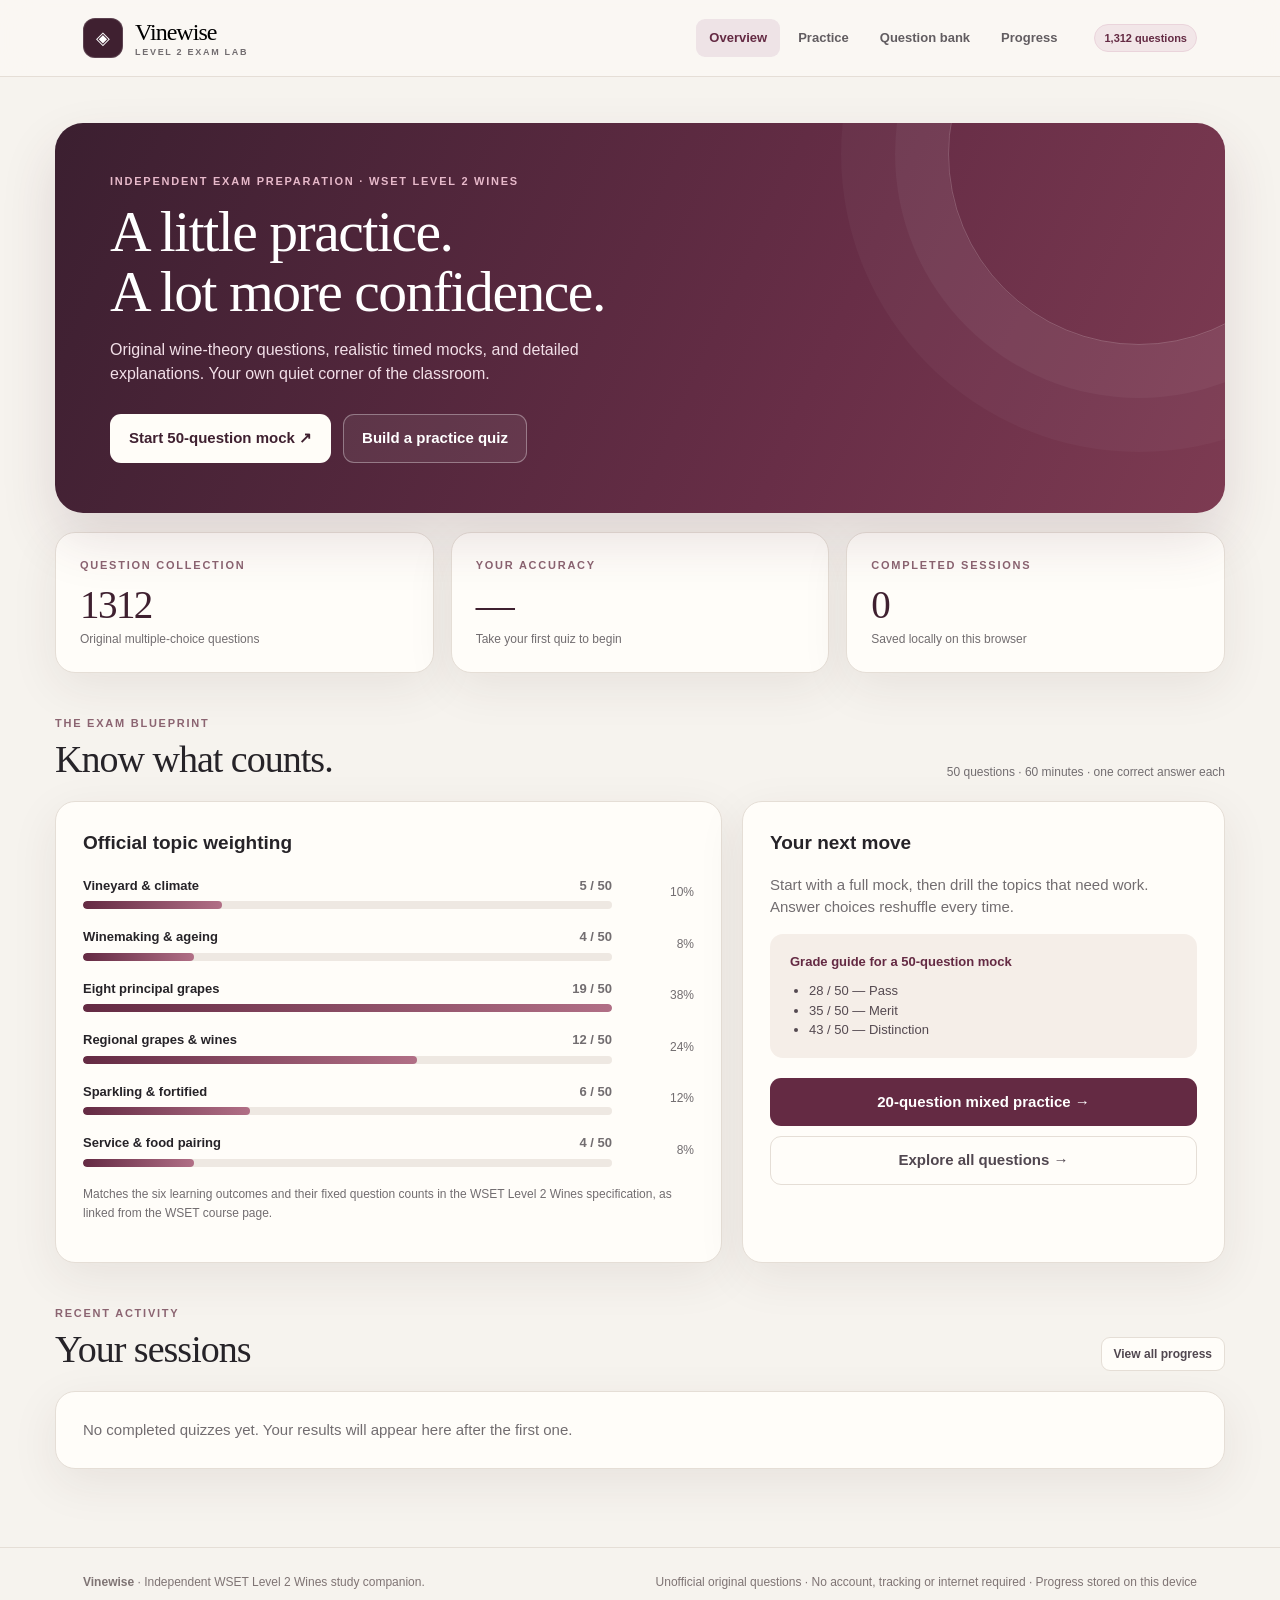
==== commit e19b174e: "questions" ====
--- a/misc/wset2/index.html
+++ b/misc/wset2/index.html
@@ -13,25 +13,28 @@
 @media(max-width:860px){.container{padding:0 18px}.head-inner{gap:12px;min-height:66px}.brand-type{font-size:21px}.nav button{padding:8px;font-size:12px}.pill-count{display:none}.hero-inner{padding:35px}.hero{min-height:330px}.split,.setup-grid{grid-template-columns:1fr}.grid{gap:10px}.tile{padding:17px}.tile .big{font-size:32px}.page{padding-top:30px}.panel{padding:21px}}
 @media(max-width:580px){header{position:static}.head-inner{min-height:76px;flex-wrap:wrap;padding-top:13px;padding-bottom:10px}.brand{width:100%;margin:0}.nav{width:100%;justify-content:space-between}.nav button{flex:1}.hero{border-radius:19px}.hero-inner{padding:28px}.hero h1{font-size:39px}.hero-actions .btn{width:100%}.grid{grid-template-columns:repeat(2,minmax(0,1fr))}.grid .tile:last-child{grid-column:span 2}.section-top{margin:28px 0 14px}.question-card{padding:23px 18px}.question-card h2{font-size:25px}.option{padding:12px;gap:11px;font-size:14px}.dots{grid-template-columns:repeat(10,1fr)}.quiz-meta{font-size:12px}.score-hero{flex-direction:column;align-items:start;padding:24px}.score-circle{width:122px;height:122px;font-size:35px}.result-card{flex-direction:column;gap:4px}.filterbar select,.filterbar .search{width:100%}.setup-grid{gap:13px}.page{padding-bottom:45px}.btn{white-space:normal}}
 @media(prefers-reduced-motion:reduce){*,*:before,*:after{transition:none!important;scroll-behavior:auto!important}}
-.option-review p{margin:8px 0}.option-review details{margin-top:12px}.option-review li{margin:12px 0}.option-review ol{padding-left:24px}</style>
-<link rel="manifest" href="manifest.webmanifest"/>
-<meta name="theme-color" content="#3b1f30"/></head>
+.option-review p{margin:8px 0}.option-review details{margin-top:12px}.option-review li{margin:12px 0}.option-review ol{padding-left:24px}.catalogue-options{margin:16px 0;padding-left:30px;display:grid;gap:8px}.catalogue-options li{padding:8px 12px;background:#f7f4f1;border:1px solid #e8dfd8;border-radius:8px}.source-note{font-size:12px;color:#71676c;margin:10px 0;line-height:1.6}.book-badge{background:#f0e5ec;color:#633148;border-radius:6px;padding:3px 7px;font-weight:700}.filterbar select{max-width:100%}</style>
+<link rel="manifest" href="manifest.webmanifest"/><meta name="theme-color" content="#3b1f30"/></head>
 <body>
-<header><div class="container head-inner"><button class="brand" data-action="route" data-route="home" aria-label="Vinewise home"><span class="brand-mark">◈</span><span class="brand-type">Vinewise<span class="brand-sub">Level 2 Exam Lab</span></span></button><nav class="nav" aria-label="Primary navigation"><button data-action="route" data-route="home">Overview</button><button data-action="route" data-route="setup">Practice</button><button data-action="route" data-route="bank">Question bank</button><button data-action="route" data-route="insights">Progress</button></nav><span class="pill-count" id="topCount">775 questions</span></div></header>
+<header><div class="container head-inner"><button class="brand" data-action="route" data-route="home" aria-label="Vinewise home"><span class="brand-mark">◈</span><span class="brand-type">Vinewise<span class="brand-sub">Level 2 Exam Lab</span></span></button><nav class="nav" aria-label="Primary navigation"><button data-action="route" data-route="home">Overview</button><button data-action="route" data-route="setup">Practice</button><button data-action="route" data-route="bank">Question bank</button><button data-action="route" data-route="insights">Progress</button></nav><span class="pill-count" id="topCount">1,312 questions</span></div></header>
 <main id="root"></main>
 <footer><div class="container"><div><strong>Vinewise</strong> · Independent WSET Level 2 Wines study companion.</div><div>Unofficial original questions · No account, tracking or internet required · Progress stored on this device</div></div></footer>
 <script>
 'use strict';
-const BANK=[{"id":"Q0001","lo":1,"topic":"Vineyard & climate","tag":"Vocabulary","question":"Which statement accurately describes Grape skin in wine production or service?","options":["Fleshy interior supplying most of the juice, water, sugar and acid","Outer berry layer supplying much of a red wine’s colour and some of its tannin","Dead yeast cells remaining after fermentation","Pips inside a grape that can release bitter tannins if heavily extracted"],"correct":1,"explanation":"Skin contact extracts colour and tannins, particularly in red winemaking.","optionExplanations":["This describes Grape pulp: Fleshy interior supplying most of the juice, water, sugar and acid. It does not define Grape skin.","Grape skin: Skin contact extracts colour and tannins, particularly in red winemaking.","This describes Lees: Dead yeast cells remaining after fermentation. It does not define Grape skin.","This describes Grape seeds: Pips inside a grape that can release bitter tannins if heavily extracted. It does not define Grape skin."],"revision":3,"correctAnswer":"Outer berry layer supplying much of a red wine’s colour and some of its tannin","distractors":["Fleshy interior supplying most of the juice, water, sugar and acid","Dead yeast cells remaining after fermentation","Pips inside a grape that can release bitter tannins if heavily extracted"]},{"id":"Q0002","lo":1,"topic":"Vineyard & climate","tag":"Vocabulary","question":"Which term identifies this situation: outer berry layer supplying much of a red wine’s colour and some of its tannin?","options":["Grape skin","Grape pulp","Lees","Grape seeds"],"correct":0,"explanation":"Skin contact extracts colour and tannins, particularly in red winemaking.","optionExplanations":["Grape skin: Skin contact extracts colour and tannins, particularly in red winemaking.","Grape pulp refers to fleshy interior supplying most of the juice, water, sugar and acid; the situation describes Grape skin.","Lees refers to dead yeast cells remaining after fermentation; the situation describes Grape skin.","Grape seeds refers to pips inside a grape that can release bitter tannins if heavily extracted; the situation describes Grape skin."],"revision":3,"correctAnswer":"Grape skin","distractors":["Grape pulp","Lees","Grape seeds"]},{"id":"Q0003","lo":1,"topic":"Vineyard & climate","tag":"Vocabulary","question":"Which statement accurately describes Grape pulp in wine production or service?","options":["Fleshy interior supplying most of the juice, water, sugar and acid","Outer berry layer supplying much of a red wine’s colour and some of its tannin","Pips inside a grape that can release bitter tannins if heavily extracted","Dead yeast cells remaining after fermentation"],"correct":0,"explanation":"Most sugar and acidity used in fermentation come from the flesh or pulp.","optionExplanations":["Grape pulp: Most sugar and acidity used in fermentation come from the flesh or pulp.","This describes Grape skin: Outer berry layer supplying much of a red wine’s colour and some of its tannin. It does not define Grape pulp.","This describes Grape seeds: Pips inside a grape that can release bitter tannins if heavily extracted. It does not define Grape pulp.","This describes Lees: Dead yeast cells remaining after fermentation. It does not define Grape pulp."],"revision":3,"correctAnswer":"Fleshy interior supplying most of the juice, water, sugar and acid","distractors":["Outer berry layer supplying much of a red wine’s colour and some of its tannin","Pips inside a grape that can release bitter tannins if heavily extracted","Dead yeast cells remaining after fermentation"]},{"id":"Q0004","lo":1,"topic":"Vineyard & climate","tag":"Vocabulary","question":"Which term identifies this situation: fleshy interior supplying most of the juice, water, sugar and acid?","options":["Grape skin","Grape pulp","Grape seeds","Lees"],"correct":1,"explanation":"Most sugar and acidity used in fermentation come from the flesh or pulp.","optionExplanations":["Grape skin refers to outer berry layer supplying much of a red wine’s colour and some of its tannin; the situation describes Grape pulp.","Grape pulp: Most sugar and acidity used in fermentation come from the flesh or pulp.","Grape seeds refers to pips inside a grape that can release bitter tannins if heavily extracted; the situation describes Grape pulp.","Lees refers to dead yeast cells remaining after fermentation; the situation describes Grape pulp."],"revision":3,"correctAnswer":"Grape pulp","distractors":["Grape skin","Grape seeds","Lees"]},{"id":"Q0005","lo":1,"topic":"Vineyard & climate","tag":"Vocabulary","question":"Which statement accurately describes Grape seeds in wine production or service?","options":["Dead yeast cells remaining after fermentation","Pips inside a grape that can release bitter tannins if heavily extracted","Outer berry layer supplying much of a red wine’s colour and some of its tannin","Fleshy interior supplying most of the juice, water, sugar and acid"],"correct":1,"explanation":"Seed tannins can contribute structure and bitterness.","optionExplanations":["This describes Lees: Dead yeast cells remaining after fermentation. It does not define Grape seeds.","Grape seeds: Seed tannins can contribute structure and bitterness.","This describes Grape skin: Outer berry layer supplying much of a red wine’s colour and some of its tannin. It does not define Grape seeds.","This describes Grape pulp: Fleshy interior supplying most of the juice, water, sugar and acid. It does not define Grape seeds."],"revision":3,"correctAnswer":"Pips inside a grape that can release bitter tannins if heavily extracted","distractors":["Dead yeast cells remaining after fermentation","Outer berry layer supplying much of a red wine’s colour and some of its tannin","Fleshy interior supplying most of the juice, water, sugar and acid"]},{"id":"Q0006","lo":1,"topic":"Vineyard & climate","tag":"Vocabulary","question":"Which term identifies this situation: pips inside a grape that can release bitter tannins if heavily extracted?","options":["Grape seeds","Grape skin","Grape pulp","Lees"],"correct":0,"explanation":"Seed tannins can contribute structure and bitterness.","optionExplanations":["Grape seeds: Seed tannins can contribute structure and bitterness.","Grape skin refers to outer berry layer supplying much of a red wine’s colour and some of its tannin; the situation describes Grape seeds.","Grape pulp refers to fleshy interior supplying most of the juice, water, sugar and acid; the situation describes Grape seeds.","Lees refers to dead yeast cells remaining after fermentation; the situation describes Grape seeds."],"revision":3,"correctAnswer":"Grape seeds","distractors":["Grape skin","Grape pulp","Lees"]},{"id":"Q0007","lo":1,"topic":"Vineyard & climate","tag":"Vocabulary","question":"Which statement accurately describes Flowering in wine production or service?","options":["Timing of picking grapes based on desired ripeness","The onset of ripening when berries soften and change colour","The stage when fertilised flowers form young berries","The stage when vine flowers develop and open"],"correct":3,"explanation":"Successful flowering precedes fruit set.","optionExplanations":["This describes Harvest date: Timing of picking grapes based on desired ripeness. It does not define Flowering.","This describes Véraison: The onset of ripening when berries soften and change colour. It does not define Flowering.","This describes Fruit set: The stage when fertilised flowers form young berries. It does not define Flowering.","Flowering: Successful flowering precedes fruit set."],"revision":3,"correctAnswer":"The stage when vine flowers develop and open","distractors":["Timing of picking grapes based on desired ripeness","The onset of ripening when berries soften and change colour","The stage when fertilised flowers form young berries"]},{"id":"Q0008","lo":1,"topic":"Vineyard & climate","tag":"Vocabulary","question":"Which term identifies this situation: the stage when vine flowers develop and open?","options":["Véraison","Fruit set","Flowering","Harvest date"],"correct":2,"explanation":"Successful flowering precedes fruit set.","optionExplanations":["Véraison refers to the onset of ripening when berries soften and change colour; the situation describes Flowering.","Fruit set refers to the stage when fertilised flowers form young berries; the situation describes Flowering.","Flowering: Successful flowering precedes fruit set.","Harvest date refers to timing of picking grapes based on desired ripeness; the situation describes Flowering."],"revision":3,"correctAnswer":"Flowering","distractors":["Véraison","Fruit set","Harvest date"]},{"id":"Q0009","lo":1,"topic":"Vineyard & climate","tag":"Vocabulary","question":"Which statement accurately describes Fruit set in wine production or service?","options":["The stage when vine flowers develop and open","Timing of picking grapes based on desired ripeness","The stage when fertilised flowers form young berries","The onset of ripening when berries soften and change colour"],"correct":2,"explanation":"Successful fruit set determines the potential number of grapes.","optionExplanations":["This describes Flowering: The stage when vine flowers develop and open. It does not define Fruit set.","This describes Harvest date: Timing of picking grapes based on desired ripeness. It does not define Fruit set.","Fruit set: Successful fruit set determines the potential number of grapes.","This describes Véraison: The onset of ripening when berries soften and change colour. It does not define Fruit set."],"revision":3,"correctAnswer":"The stage when fertilised flowers form young berries","distractors":["The stage when vine flowers develop and open","Timing of picking grapes based on desired ripeness","The onset of ripening when berries soften and change colour"]},{"id":"Q0010","lo":1,"topic":"Vineyard & climate","tag":"Vocabulary","question":"Which term identifies this situation: the stage when fertilised flowers form young berries?","options":["Fruit set","Flowering","Véraison","Harvest date"],"correct":0,"explanation":"Successful fruit set determines the potential number of grapes.","optionExplanations":["Fruit set: Successful fruit set determines the potential number of grapes.","Flowering refers to the stage when vine flowers develop and open; the situation describes Fruit set.","Véraison refers to the onset of ripening when berries soften and change colour; the situation describes Fruit set.","Harvest date refers to timing of picking grapes based on desired ripeness; the situation describes Fruit set."],"revision":3,"correctAnswer":"Fruit set","distractors":["Flowering","Véraison","Harvest date"]},{"id":"Q0011","lo":1,"topic":"Vineyard & climate","tag":"Vocabulary","question":"Which statement accurately describes Véraison in wine production or service?","options":["The stage when vine flowers develop and open","Timing of picking grapes based on desired ripeness","The stage when fertilised flowers form young berries","The onset of ripening when berries soften and change colour"],"correct":3,"explanation":"Véraison marks the beginning of the ripening phase.","optionExplanations":["This describes Flowering: The stage when vine flowers develop and open. It does not define Véraison.","This describes Harvest date: Timing of picking grapes based on desired ripeness. It does not define Véraison.","This describes Fruit set: The stage when fertilised flowers form young berries. It does not define Véraison.","Véraison: Véraison marks the beginning of the ripening phase."],"revision":3,"correctAnswer":"The onset of ripening when berries soften and change colour","distractors":["The stage when vine flowers develop and open","Timing of picking grapes based on desired ripeness","The stage when fertilised flowers form young berries"]},{"id":"Q0012","lo":1,"topic":"Vineyard & climate","tag":"Vocabulary","question":"Which term identifies this situation: the onset of ripening when berries soften and change colour?","options":["Flowering","Fruit set","Véraison","Harvest date"],"correct":2,"explanation":"Véraison marks the beginning of the ripening phase.","optionExplanations":["Flowering refers to the stage when vine flowers develop and open; the situation describes Véraison.","Fruit set refers to the stage when fertilised flowers form young berries; the situation describes Véraison.","Véraison: Véraison marks the beginning of the ripening phase.","Harvest date refers to timing of picking grapes based on desired ripeness; the situation describes Véraison."],"revision":3,"correctAnswer":"Véraison","distractors":["Flowering","Fruit set","Harvest date"]},{"id":"Q0013","lo":1,"topic":"Vineyard & climate","tag":"Vocabulary","question":"Which statement accurately describes Latitude in wine production or service?","options":["Direction a vineyard slope faces","Height above sea level that can lower vineyard temperature","Distance north or south of the equator influencing climate","Difference between daytime and nighttime temperatures"],"correct":2,"explanation":"Wine-growing climates generally become cooler farther from the equator.","optionExplanations":["This describes Aspect: Direction a vineyard slope faces. It does not define Latitude.","This describes Altitude: Height above sea level that can lower vineyard temperature. It does not define Latitude.","Latitude: Wine-growing climates generally become cooler farther from the equator.","This describes Diurnal temperature range: Difference between daytime and nighttime temperatures. It does not define Latitude."],"revision":3,"correctAnswer":"Distance north or south of the equator influencing climate","distractors":["Direction a vineyard slope faces","Height above sea level that can lower vineyard temperature","Difference between daytime and nighttime temperatures"]},{"id":"Q0014","lo":1,"topic":"Vineyard & climate","tag":"Vocabulary","question":"Which term identifies this situation: distance north or south of the equator influencing climate?","options":["Diurnal temperature range","Altitude","Latitude","Aspect"],"correct":2,"explanation":"Wine-growing climates generally become cooler farther from the equator.","optionExplanations":["Diurnal temperature range refers to difference between daytime and nighttime temperatures; the situation describes Latitude.","Altitude refers to height above sea level that can lower vineyard temperature; the situation describes Latitude.","Latitude: Wine-growing climates generally become cooler farther from the equator.","Aspect refers to direction a vineyard slope faces; the situation describes Latitude."],"revision":3,"correctAnswer":"Latitude","distractors":["Diurnal temperature range","Altitude","Aspect"]},{"id":"Q0015","lo":1,"topic":"Vineyard & climate","tag":"Vocabulary","question":"Which statement accurately describes Altitude in wine production or service?","options":["Height above sea level that can lower vineyard temperature","Distance north or south of the equator influencing climate","Direction a vineyard slope faces","Difference between daytime and nighttime temperatures"],"correct":0,"explanation":"Vineyards at higher altitude are often cooler than nearby lowland sites.","optionExplanations":["Altitude: Vineyards at higher altitude are often cooler than nearby lowland sites.","This describes Latitude: Distance north or south of the equator influencing climate. It does not define Altitude.","This describes Aspect: Direction a vineyard slope faces. It does not define Altitude.","This describes Diurnal temperature range: Difference between daytime and nighttime temperatures. It does not define Altitude."],"revision":3,"correctAnswer":"Height above sea level that can lower vineyard temperature","distractors":["Distance north or south of the equator influencing climate","Direction a vineyard slope faces","Difference between daytime and nighttime temperatures"]},{"id":"Q0016","lo":1,"topic":"Vineyard & climate","tag":"Vocabulary","question":"Which term identifies this situation: height above sea level that can lower vineyard temperature?","options":["Aspect","Latitude","Altitude","Diurnal temperature range"],"correct":2,"explanation":"Vineyards at higher altitude are often cooler than nearby lowland sites.","optionExplanations":["Aspect refers to direction a vineyard slope faces; the situation describes Altitude.","Latitude refers to distance north or south of the equator influencing climate; the situation describes Altitude.","Altitude: Vineyards at higher altitude are often cooler than nearby lowland sites.","Diurnal temperature range refers to difference between daytime and nighttime temperatures; the situation describes Altitude."],"revision":3,"correctAnswer":"Altitude","distractors":["Aspect","Latitude","Diurnal temperature range"]},{"id":"Q0017","lo":1,"topic":"Vineyard & climate","tag":"Vocabulary","question":"Which statement accurately describes Aspect in wine production or service?","options":["Difference between daytime and nighttime temperatures","Distance north or south of the equator influencing climate","Direction a vineyard slope faces","Height above sea level that can lower vineyard temperature"],"correct":2,"explanation":"In the Northern Hemisphere, south-facing slopes often receive more sunlight.","optionExplanations":["This describes Diurnal temperature range: Difference between daytime and nighttime temperatures. It does not define Aspect.","This describes Latitude: Distance north or south of the equator influencing climate. It does not define Aspect.","Aspect: In the Northern Hemisphere, south-facing slopes often receive more sunlight.","This describes Altitude: Height above sea level that can lower vineyard temperature. It does not define Aspect."],"revision":3,"correctAnswer":"Direction a vineyard slope faces","distractors":["Difference between daytime and nighttime temperatures","Distance north or south of the equator influencing climate","Height above sea level that can lower vineyard temperature"]},{"id":"Q0018","lo":1,"topic":"Vineyard & climate","tag":"Vocabulary","question":"Which term identifies this situation: direction a vineyard slope faces?","options":["Aspect","Diurnal temperature range","Latitude","Altitude"],"correct":0,"explanation":"In the Northern Hemisphere, south-facing slopes often receive more sunlight.","optionExplanations":["Aspect: In the Northern Hemisphere, south-facing slopes often receive more sunlight.","Diurnal temperature range refers to difference between daytime and nighttime temperatures; the situation describes Aspect.","Latitude refers to distance north or south of the equator influencing climate; the situation describes Aspect.","Altitude refers to height above sea level that can lower vineyard temperature; the situation describes Aspect."],"revision":3,"correctAnswer":"Aspect","distractors":["Diurnal temperature range","Latitude","Altitude"]},{"id":"Q0019","lo":1,"topic":"Vineyard & climate","tag":"Vocabulary","question":"Which statement accurately describes Diurnal temperature range in wine production or service?","options":["Direction a vineyard slope faces","Height above sea level that can lower vineyard temperature","Difference between daytime and nighttime temperatures","Distance north or south of the equator influencing climate"],"correct":2,"explanation":"Cool nights can help grapes retain acidity.","optionExplanations":["This describes Aspect: Direction a vineyard slope faces. It does not define Diurnal temperature range.","This describes Altitude: Height above sea level that can lower vineyard temperature. It does not define Diurnal temperature range.","Diurnal temperature range: Cool nights can help grapes retain acidity.","This describes Latitude: Distance north or south of the equator influencing climate. It does not define Diurnal temperature range."],"revision":3,"correctAnswer":"Difference between daytime and nighttime temperatures","distractors":["Direction a vineyard slope faces","Height above sea level that can lower vineyard temperature","Distance north or south of the equator influencing climate"]},{"id":"Q0020","lo":1,"topic":"Vineyard & climate","tag":"Vocabulary","question":"Which term identifies this situation: difference between daytime and nighttime temperatures?","options":["Aspect","Latitude","Diurnal temperature range","Altitude"],"correct":2,"explanation":"Cool nights can help grapes retain acidity.","optionExplanations":["Aspect refers to direction a vineyard slope faces; the situation describes Diurnal temperature range.","Latitude refers to distance north or south of the equator influencing climate; the situation describes Diurnal temperature range.","Diurnal temperature range: Cool nights can help grapes retain acidity.","Altitude refers to height above sea level that can lower vineyard temperature; the situation describes Diurnal temperature range."],"revision":3,"correctAnswer":"Diurnal temperature range","distractors":["Aspect","Latitude","Altitude"]},{"id":"Q0021","lo":1,"topic":"Vineyard & climate","tag":"Vocabulary","question":"Which statement accurately describes Spring frost in wine production or service?","options":["Fungus that can cause noble rot under favourable conditions","Prolonged shortage of water for vines","Ice precipitation that can destroy grape bunches and leaves","Freezing temperatures that can damage young vine shoots"],"correct":3,"explanation":"New buds and shoots are especially vulnerable to spring frost.","optionExplanations":["This describes Botrytis cinerea: Fungus that can cause noble rot under favourable conditions. It does not define Spring frost.","This describes Drought: Prolonged shortage of water for vines. It does not define Spring frost.","This describes Hail: Ice precipitation that can destroy grape bunches and leaves. It does not define Spring frost.","Spring frost: New buds and shoots are especially vulnerable to spring frost."],"revision":3,"correctAnswer":"Freezing temperatures that can damage young vine shoots","distractors":["Fungus that can cause noble rot under favourable conditions","Prolonged shortage of water for vines","Ice precipitation that can destroy grape bunches and leaves"]},{"id":"Q0022","lo":1,"topic":"Vineyard & climate","tag":"Vocabulary","question":"After an overnight freeze shortly after budburst, tender new shoots turn black. Which hazard is the likely cause?","options":["Hail","Botrytis cinerea","Drought","Spring frost"],"correct":3,"explanation":"New buds and shoots are especially vulnerable to spring frost.","optionExplanations":["Hail refers to ice precipitation that can destroy grape bunches and leaves; the situation describes Spring frost.","Botrytis cinerea refers to fungus that can cause noble rot under favourable conditions; the situation describes Spring frost.","Drought refers to prolonged shortage of water for vines; the situation describes Spring frost.","Spring frost: New buds and shoots are especially vulnerable to spring frost."],"revision":3,"correctAnswer":"Spring frost","distractors":["Hail","Botrytis cinerea","Drought"]},{"id":"Q0023","lo":1,"topic":"Vineyard & climate","tag":"Vocabulary","question":"Which statement accurately describes Hail in wine production or service?","options":["Ice precipitation that can destroy grape bunches and leaves","Freezing temperatures that can damage young vine shoots","Prolonged shortage of water for vines","Fungus that can cause noble rot under favourable conditions"],"correct":0,"explanation":"Hail can physically damage grapes and canopy.","optionExplanations":["Hail: Hail can physically damage grapes and canopy.","This describes Spring frost: Freezing temperatures that can damage young vine shoots. It does not define Hail.","This describes Drought: Prolonged shortage of water for vines. It does not define Hail.","This describes Botrytis cinerea: Fungus that can cause noble rot under favourable conditions. It does not define Hail."],"revision":3,"correctAnswer":"Ice precipitation that can destroy grape bunches and leaves","distractors":["Freezing temperatures that can damage young vine shoots","Prolonged shortage of water for vines","Fungus that can cause noble rot under favourable conditions"]},{"id":"Q0024","lo":1,"topic":"Vineyard & climate","tag":"Vocabulary","question":"Which term identifies this situation: ice precipitation that can destroy grape bunches and leaves?","options":["Botrytis cinerea","Spring frost","Hail","Drought"],"correct":2,"explanation":"Hail can physically damage grapes and canopy.","optionExplanations":["Botrytis cinerea refers to fungus that can cause noble rot under favourable conditions; the situation describes Hail.","Spring frost refers to freezing temperatures that can damage young vine shoots; the situation describes Hail.","Hail: Hail can physically damage grapes and canopy.","Drought refers to prolonged shortage of water for vines; the situation describes Hail."],"revision":3,"correctAnswer":"Hail","distractors":["Botrytis cinerea","Spring frost","Drought"]},{"id":"Q0025","lo":1,"topic":"Vineyard & climate","tag":"Vocabulary","question":"Which statement accurately describes Drought in wine production or service?","options":["Ice precipitation that can destroy grape bunches and leaves","Freezing temperatures that can damage young vine shoots","Prolonged shortage of water for vines","Fungus that can cause noble rot under favourable conditions"],"correct":2,"explanation":"Severe drought can reduce yields and stop normal ripening.","optionExplanations":["This describes Hail: Ice precipitation that can destroy grape bunches and leaves. It does not define Drought.","This describes Spring frost: Freezing temperatures that can damage young vine shoots. It does not define Drought.","Drought: Severe drought can reduce yields and stop normal ripening.","This describes Botrytis cinerea: Fungus that can cause noble rot under favourable conditions. It does not define Drought."],"revision":3,"correctAnswer":"Prolonged shortage of water for vines","distractors":["Ice precipitation that can destroy grape bunches and leaves","Freezing temperatures that can damage young vine shoots","Fungus that can cause noble rot under favourable conditions"]},{"id":"Q0026","lo":1,"topic":"Vineyard & climate","tag":"Vocabulary","question":"Which term identifies this situation: prolonged shortage of water for vines?","options":["Drought","Botrytis cinerea","Spring frost","Hail"],"correct":0,"explanation":"Severe drought can reduce yields and stop normal ripening.","optionExplanations":["Drought: Severe drought can reduce yields and stop normal ripening.","Botrytis cinerea refers to fungus that can cause noble rot under favourable conditions; the situation describes Drought.","Spring frost refers to freezing temperatures that can damage young vine shoots; the situation describes Drought.","Hail refers to ice precipitation that can destroy grape bunches and leaves; the situation describes Drought."],"revision":3,"correctAnswer":"Drought","distractors":["Botrytis cinerea","Spring frost","Hail"]},{"id":"Q0027","lo":1,"topic":"Vineyard & climate","tag":"Vocabulary","question":"Which statement accurately describes Irrigation in wine production or service?","options":["Applying water to vines when rainfall is insufficient","Management of leaves and shoots around grape bunches","Growing grapes under rules restricting many synthetic inputs","Quantity of grapes harvested per unit area"],"correct":0,"explanation":"Irrigation is one method for managing water supply.","optionExplanations":["Irrigation: Irrigation is one method for managing water supply.","This describes Canopy management: Management of leaves and shoots around grape bunches. It does not define Irrigation.","This describes Organic viticulture: Growing grapes under rules restricting many synthetic inputs. It does not define Irrigation.","This describes Yield: Quantity of grapes harvested per unit area. It does not define Irrigation."],"revision":3,"correctAnswer":"Applying water to vines when rainfall is insufficient","distractors":["Management of leaves and shoots around grape bunches","Growing grapes under rules restricting many synthetic inputs","Quantity of grapes harvested per unit area"]},{"id":"Q0028","lo":1,"topic":"Vineyard & climate","tag":"Vocabulary","question":"Which term identifies this situation: applying water to vines when rainfall is insufficient?","options":["Yield","Canopy management","Organic viticulture","Irrigation"],"correct":3,"explanation":"Irrigation is one method for managing water supply.","optionExplanations":["Yield refers to quantity of grapes harvested per unit area; the situation describes Irrigation.","Canopy management refers to management of leaves and shoots around grape bunches; the situation describes Irrigation.","Organic viticulture refers to growing grapes under rules restricting many synthetic inputs; the situation describes Irrigation.","Irrigation: Irrigation is one method for managing water supply."],"revision":3,"correctAnswer":"Irrigation","distractors":["Yield","Canopy management","Organic viticulture"]},{"id":"Q0029","lo":1,"topic":"Vineyard & climate","tag":"Vocabulary","question":"Which statement defines Canopy management most precisely?","options":["Managing growing-season leaves and shoots around bunches, for example by leaf removal","Quantity of grapes harvested per unit area","Applying water to vines when rainfall is insufficient","Cutting back vine growth to manage fruiting potential"],"correct":0,"explanation":"Managing growing-season leaves and shoots around bunches, for example by leaf removal.","optionExplanations":["Managing growing-season leaves and shoots around bunches, for example by leaf removal.","This describes Yield. High yields can sometimes dilute flavour concentration. The defining feature asked for is: Managing growing-season leaves and shoots around bunches, for example by leaf removal.","This describes Irrigation. Irrigation is one method for managing water supply. The defining feature asked for is: Managing growing-season leaves and shoots around bunches, for example by leaf removal.","This describes Pruning. Pruning influences the number of buds and possible crop size. The defining feature asked for is: Managing growing-season leaves and shoots around bunches, for example by leaf removal."],"revision":3,"correctAnswer":"Managing growing-season leaves and shoots around bunches, for example by leaf removal","distractors":["Quantity of grapes harvested per unit area","Applying water to vines when rainfall is insufficient","Cutting back vine growth to manage fruiting potential"]},{"id":"Q0030","lo":1,"topic":"Vineyard & climate","tag":"Vocabulary","question":"Which term specifically identifies this operation or category: Managing growing-season leaves and shoots around bunches, for example by leaf removal?","options":["Irrigation","Yield","Canopy management","Pruning"],"correct":2,"explanation":"Managing growing-season leaves and shoots around bunches, for example by leaf removal.","optionExplanations":["Irrigation: Irrigation is one method for managing water supply. It does not describe the specific operation or category in the question.","Yield: High yields can sometimes dilute flavour concentration. It does not describe the specific operation or category in the question.","Managing growing-season leaves and shoots around bunches, for example by leaf removal.","Pruning: Pruning influences the number of buds and possible crop size. It does not describe the specific operation or category in the question."],"revision":3,"correctAnswer":"Canopy management","distractors":["Irrigation","Yield","Pruning"]},{"id":"Q0031","lo":1,"topic":"Vineyard & climate","tag":"Vocabulary","question":"Which statement defines Pruning most precisely?","options":["Quantity of grapes harvested per unit area","Applying water to vines when rainfall is insufficient","Managing growing-season leaves and shoots around bunches, for example by leaf removal","Cutting back dormant vine wood to regulate buds retained for the next crop"],"correct":3,"explanation":"Cutting back dormant vine wood to regulate buds retained for the next crop.","optionExplanations":["This describes Yield. High yields can sometimes dilute flavour concentration. The defining feature asked for is: Cutting back dormant vine wood to regulate buds retained for the next crop.","This describes Irrigation. Irrigation is one method for managing water supply. The defining feature asked for is: Cutting back dormant vine wood to regulate buds retained for the next crop.","This describes Canopy management. Managing growing-season leaves and shoots around bunches, for example by leaf removal. The defining feature asked for is: Cutting back dormant vine wood to regulate buds retained for the next crop.","Cutting back dormant vine wood to regulate buds retained for the next crop."],"revision":3,"correctAnswer":"Cutting back dormant vine wood to regulate buds retained for the next crop","distractors":["Quantity of grapes harvested per unit area","Applying water to vines when rainfall is insufficient","Managing growing-season leaves and shoots around bunches, for example by leaf removal"]},{"id":"Q0032","lo":1,"topic":"Vineyard & climate","tag":"Vocabulary","question":"Which term specifically identifies this operation or category: Cutting back dormant vine wood to regulate buds retained for the next crop?","options":["Yield","Canopy management","Irrigation","Pruning"],"correct":3,"explanation":"Cutting back dormant vine wood to regulate buds retained for the next crop.","optionExplanations":["Yield: High yields can sometimes dilute flavour concentration. It does not describe the specific operation or category in the question.","Canopy management: Managing growing-season leaves and shoots around bunches, for example by leaf removal. It does not describe the specific operation or category in the question.","Irrigation: Irrigation is one method for managing water supply. It does not describe the specific operation or category in the question.","Cutting back dormant vine wood to regulate buds retained for the next crop."],"revision":3,"correctAnswer":"Pruning","distractors":["Yield","Canopy management","Irrigation"]},{"id":"Q0033","lo":1,"topic":"Vineyard & climate","tag":"Vocabulary","question":"Which statement accurately describes Harvest date in wine production or service?","options":["The stage when vine flowers develop and open","The stage when fertilised flowers form young berries","Timing of picking grapes based on desired ripeness","The onset of ripening when berries soften and change colour"],"correct":2,"explanation":"Later harvest generally means more sugar and less acidity.","optionExplanations":["This describes Flowering: The stage when vine flowers develop and open. It does not define Harvest date.","This describes Fruit set: The stage when fertilised flowers form young berries. It does not define Harvest date.","Harvest date: Later harvest generally means more sugar and less acidity.","This describes Véraison: The onset of ripening when berries soften and change colour. It does not define Harvest date."],"revision":3,"correctAnswer":"Timing of picking grapes based on desired ripeness","distractors":["The stage when vine flowers develop and open","The stage when fertilised flowers form young berries","The onset of ripening when berries soften and change colour"]},{"id":"Q0034","lo":1,"topic":"Vineyard & climate","tag":"Vocabulary","question":"Which term identifies this situation: timing of picking grapes based on desired ripeness?","options":["Véraison","Flowering","Harvest date","Fruit set"],"correct":2,"explanation":"Later harvest generally means more sugar and less acidity.","optionExplanations":["Véraison refers to the onset of ripening when berries soften and change colour; the situation describes Harvest date.","Flowering refers to the stage when vine flowers develop and open; the situation describes Harvest date.","Harvest date: Later harvest generally means more sugar and less acidity.","Fruit set refers to the stage when fertilised flowers form young berries; the situation describes Harvest date."],"revision":3,"correctAnswer":"Harvest date","distractors":["Véraison","Flowering","Fruit set"]},{"id":"Q0035","lo":1,"topic":"Vineyard & climate","tag":"Vocabulary","question":"Which statement accurately describes Yield in wine production or service?","options":["Quantity of grapes harvested per unit area","Cutting back vine growth to manage fruiting potential","Growing grapes under rules restricting many synthetic inputs","Management of leaves and shoots around grape bunches"],"correct":0,"explanation":"High yields can sometimes dilute flavour concentration.","optionExplanations":["Yield: High yields can sometimes dilute flavour concentration.","This describes Pruning: Cutting back vine growth to manage fruiting potential. It does not define Yield.","This describes Organic viticulture: Growing grapes under rules restricting many synthetic inputs. It does not define Yield.","This describes Canopy management: Management of leaves and shoots around grape bunches. It does not define Yield."],"revision":3,"correctAnswer":"Quantity of grapes harvested per unit area","distractors":["Cutting back vine growth to manage fruiting potential","Growing grapes under rules restricting many synthetic inputs","Management of leaves and shoots around grape bunches"]},{"id":"Q0036","lo":1,"topic":"Vineyard & climate","tag":"Vocabulary","question":"Which term identifies this situation: quantity of grapes harvested per unit area?","options":["Yield","Organic viticulture","Pruning","Canopy management"],"correct":0,"explanation":"High yields can sometimes dilute flavour concentration.","optionExplanations":["Yield: High yields can sometimes dilute flavour concentration.","Organic viticulture refers to growing grapes under rules restricting many synthetic inputs; the situation describes Yield.","Pruning refers to cutting back vine growth to manage fruiting potential; the situation describes Yield.","Canopy management refers to management of leaves and shoots around grape bunches; the situation describes Yield."],"revision":3,"correctAnswer":"Yield","distractors":["Organic viticulture","Pruning","Canopy management"]},{"id":"Q0037","lo":1,"topic":"Vineyard & climate","tag":"Vocabulary","question":"Which statement accurately describes Organic viticulture in wine production or service?","options":["Applying water to vines when rainfall is insufficient","Growing grapes under rules restricting many synthetic inputs","Quantity of grapes harvested per unit area","Management of leaves and shoots around grape bunches"],"correct":1,"explanation":"Organic certification is about production rules, not a guarantee of wine quality.","optionExplanations":["This describes Irrigation: Applying water to vines when rainfall is insufficient. It does not define Organic viticulture.","Organic viticulture: Organic certification is about production rules, not a guarantee of wine quality.","This describes Yield: Quantity of grapes harvested per unit area. It does not define Organic viticulture.","This describes Canopy management: Management of leaves and shoots around grape bunches. It does not define Organic viticulture."],"revision":3,"correctAnswer":"Growing grapes under rules restricting many synthetic inputs","distractors":["Applying water to vines when rainfall is insufficient","Quantity of grapes harvested per unit area","Management of leaves and shoots around grape bunches"]},{"id":"Q0038","lo":1,"topic":"Vineyard & climate","tag":"Vocabulary","question":"Which term identifies this situation: growing grapes under rules restricting many synthetic inputs?","options":["Canopy management","Irrigation","Organic viticulture","Yield"],"correct":2,"explanation":"Organic certification is about production rules, not a guarantee of wine quality.","optionExplanations":["Canopy management refers to management of leaves and shoots around grape bunches; the situation describes Organic viticulture.","Irrigation refers to applying water to vines when rainfall is insufficient; the situation describes Organic viticulture.","Organic viticulture: Organic certification is about production rules, not a guarantee of wine quality.","Yield refers to quantity of grapes harvested per unit area; the situation describes Organic viticulture."],"revision":3,"correctAnswer":"Organic viticulture","distractors":["Canopy management","Irrigation","Yield"]},{"id":"Q0039","lo":1,"topic":"Vineyard & climate","tag":"Vocabulary","question":"Which statement accurately describes Botrytis cinerea in wine production or service?","options":["Fungus that can cause noble rot under favourable conditions","Prolonged shortage of water for vines","Ice precipitation that can destroy grape bunches and leaves","Freezing temperatures that can damage young vine shoots"],"correct":0,"explanation":"Noble rot concentrates grape sugars and flavours when conditions are suitable.","optionExplanations":["Botrytis cinerea: Noble rot concentrates grape sugars and flavours when conditions are suitable.","This describes Drought: Prolonged shortage of water for vines. It does not define Botrytis cinerea.","This describes Hail: Ice precipitation that can destroy grape bunches and leaves. It does not define Botrytis cinerea.","This describes Spring frost: Freezing temperatures that can damage young vine shoots. It does not define Botrytis cinerea."],"revision":3,"correctAnswer":"Fungus that can cause noble rot under favourable conditions","distractors":["Prolonged shortage of water for vines","Ice precipitation that can destroy grape bunches and leaves","Freezing temperatures that can damage young vine shoots"]},{"id":"Q0040","lo":1,"topic":"Vineyard & climate","tag":"Vocabulary","question":"Which term identifies this situation: fungus that can cause noble rot under favourable conditions?","options":["Drought","Botrytis cinerea","Spring frost","Hail"],"correct":1,"explanation":"Noble rot concentrates grape sugars and flavours when conditions are suitable.","optionExplanations":["Drought refers to prolonged shortage of water for vines; the situation describes Botrytis cinerea.","Botrytis cinerea: Noble rot concentrates grape sugars and flavours when conditions are suitable.","Spring frost refers to freezing temperatures that can damage young vine shoots; the situation describes Botrytis cinerea.","Hail refers to ice precipitation that can destroy grape bunches and leaves; the situation describes Botrytis cinerea."],"revision":3,"correctAnswer":"Botrytis cinerea","distractors":["Drought","Spring frost","Hail"]},{"id":"Q0041","lo":1,"topic":"Vineyard & climate","tag":"Vocabulary","question":"Which statement accurately describes Late harvest in wine production or service?","options":["Leaving grapes on the vine beyond normal ripeness","Wine made from grapes frozen naturally on the vine","Fungus that can cause noble rot under favourable conditions","Stopping fermentation while residual sugar remains"],"correct":0,"explanation":"Later-picked grapes can have higher sugar and more developed fruit flavours.","optionExplanations":["Late harvest: Later-picked grapes can have higher sugar and more developed fruit flavours.","This describes Eiswein / Icewine: Wine made from grapes frozen naturally on the vine. It does not define Late harvest.","This describes Botrytis cinerea: Fungus that can cause noble rot under favourable conditions. It does not define Late harvest.","This describes Fermentation arrest: Stopping fermentation while residual sugar remains. It does not define Late harvest."],"revision":3,"correctAnswer":"Leaving grapes on the vine beyond normal ripeness","distractors":["Wine made from grapes frozen naturally on the vine","Fungus that can cause noble rot under favourable conditions","Stopping fermentation while residual sugar remains"]},{"id":"Q0042","lo":1,"topic":"Vineyard & climate","tag":"Vocabulary","question":"Which term identifies this situation: leaving grapes on the vine beyond normal ripeness?","options":["Eiswein / Icewine","Fermentation arrest","Botrytis cinerea","Late harvest"],"correct":3,"explanation":"Later-picked grapes can have higher sugar and more developed fruit flavours.","optionExplanations":["Eiswein / Icewine refers to wine made from grapes frozen naturally on the vine; the situation describes Late harvest.","Fermentation arrest refers to stopping fermentation while residual sugar remains; the situation describes Late harvest.","Botrytis cinerea refers to fungus that can cause noble rot under favourable conditions; the situation describes Late harvest.","Late harvest: Later-picked grapes can have higher sugar and more developed fruit flavours."],"revision":3,"correctAnswer":"Late harvest","distractors":["Eiswein / Icewine","Fermentation arrest","Botrytis cinerea"]},{"id":"Q0043","lo":1,"topic":"Vineyard & climate","tag":"Vocabulary","question":"Which statement accurately describes Eiswein / Icewine in wine production or service?","options":["Wine made from grapes frozen naturally on the vine","Fungus that can cause noble rot under favourable conditions","Stopping fermentation while residual sugar remains","Leaving grapes on the vine beyond normal ripeness"],"correct":0,"explanation":"Freezing allows concentrated sweet juice to be pressed from the grapes.","optionExplanations":["Eiswein / Icewine: Freezing allows concentrated sweet juice to be pressed from the grapes.","This describes Botrytis cinerea: Fungus that can cause noble rot under favourable conditions. It does not define Eiswein / Icewine.","This describes Fermentation arrest: Stopping fermentation while residual sugar remains. It does not define Eiswein / Icewine.","This describes Late harvest: Leaving grapes on the vine beyond normal ripeness. It does not define Eiswein / Icewine."],"revision":3,"correctAnswer":"Wine made from grapes frozen naturally on the vine","distractors":["Fungus that can cause noble rot under favourable conditions","Stopping fermentation while residual sugar remains","Leaving grapes on the vine beyond normal ripeness"]},{"id":"Q0044","lo":1,"topic":"Vineyard & climate","tag":"Vocabulary","question":"Which term identifies this situation: wine made from grapes frozen naturally on the vine?","options":["Fermentation arrest","Late harvest","Eiswein / Icewine","Botrytis cinerea"],"correct":2,"explanation":"Freezing allows concentrated sweet juice to be pressed from the grapes.","optionExplanations":["Fermentation arrest refers to stopping fermentation while residual sugar remains; the situation describes Eiswein / Icewine.","Late harvest refers to leaving grapes on the vine beyond normal ripeness; the situation describes Eiswein / Icewine.","Eiswein / Icewine: Freezing allows concentrated sweet juice to be pressed from the grapes.","Botrytis cinerea refers to fungus that can cause noble rot under favourable conditions; the situation describes Eiswein / Icewine."],"revision":3,"correctAnswer":"Eiswein / Icewine","distractors":["Fermentation arrest","Late harvest","Botrytis cinerea"]},{"id":"Q0045","lo":1,"topic":"Vineyard & climate","tag":"Vocabulary","question":"For EU PDO wine, which geographical-origin statement is correct?","options":["PDO: only 85% need come from the specified area; PGI: generally at least 85% from the specified area","PDO: only 85% need come from the specified area; PGI: all grapes must come from the specified area","PDO: grapes entirely from the specified area; PGI: generally at least 85% from the specified area","PDO: grapes entirely from the specified area; PGI: all grapes must come from the specified area"],"correct":2,"explanation":"PDO wine requires grapes entirely from the defined area. PGI wine generally requires at least 85% from the defined area; it does not universally require all grapes from the area. National PDO terms are not competing categories here.","optionExplanations":["PDO wine requires grapes entirely from the defined area. The second part fits, but the first reverses the expected distinction.","PDO wine requires grapes entirely from the defined area. PGI wine generally requires at least 85% from the defined area; it does not universally require all grapes from the area. National PDO terms are not competing categories here. Both parts of this option reverse the expected distinction.","PDO wine requires grapes entirely from the defined area. PGI wine generally requires at least 85% from the defined area; it does not universally require all grapes from the area. National PDO terms are not competing categories here.","PGI wine generally requires at least 85% from the defined area; it does not universally require all grapes from the area. National PDO terms are not competing categories here. The first part fits, but the second reverses the expected distinction."],"revision":3,"correctAnswer":"PDO: grapes entirely from the specified area; PGI: generally at least 85% from the specified area","distractors":["PDO: only 85% need come from the specified area; PGI: generally at least 85% from the specified area","PDO: only 85% need come from the specified area; PGI: all grapes must come from the specified area","PDO: grapes entirely from the specified area; PGI: all grapes must come from the specified area"]},{"id":"Q0046","lo":1,"topic":"Vineyard & climate","tag":"Vocabulary","question":"Which pair correctly contrasts EU PDO wine with PGI wine?","options":["PDO: only 85% need come from the specified area; PGI: generally at least 85% from the specified area","PDO: grapes entirely from the specified area; PGI: generally at least 85% from the specified area","PDO: grapes entirely from the specified area; PGI: all grapes must come from the specified area","PDO: only 85% need come from the specified area; PGI: all grapes must come from the specified area"],"correct":1,"explanation":"PDO wine requires grapes entirely from the defined area. PGI wine generally requires at least 85% from the defined area; it does not universally require all grapes from the area. National PDO terms are not competing categories here.","optionExplanations":["PDO wine requires grapes entirely from the defined area. The second part fits, but the first reverses the expected distinction.","PDO wine requires grapes entirely from the defined area. PGI wine generally requires at least 85% from the defined area; it does not universally require all grapes from the area. National PDO terms are not competing categories here.","PGI wine generally requires at least 85% from the defined area; it does not universally require all grapes from the area. National PDO terms are not competing categories here. The first part fits, but the second reverses the expected distinction.","PDO wine requires grapes entirely from the defined area. PGI wine generally requires at least 85% from the defined area; it does not universally require all grapes from the area. National PDO terms are not competing categories here. Both parts of this option reverse the expected distinction."],"revision":3,"correctAnswer":"PDO: grapes entirely from the specified area; PGI: generally at least 85% from the specified area","distractors":["PDO: only 85% need come from the specified area; PGI: generally at least 85% from the specified area","PDO: grapes entirely from the specified area; PGI: all grapes must come from the specified area","PDO: only 85% need come from the specified area; PGI: all grapes must come from the specified area"]},{"id":"Q0047","lo":1,"topic":"Vineyard & climate","tag":"Vocabulary","question":"For EU PGI wine, which combination of origin and rule flexibility is correct?","options":["All grapes must come from the area; Generally stricter production rules than PDO","At least 85% of grapes from the area; Generally more flexible production rules than PDO","At least 85% of grapes from the area; Generally stricter production rules than PDO","All grapes must come from the area; Generally more flexible production rules than PDO"],"correct":1,"explanation":"EU PGI generally requires at least 85% of grapes from the defined area, rather than universally requiring 100%. PGI is generally more flexible than PDO, while still having a defined product specification.","optionExplanations":["EU PGI generally requires at least 85% of grapes from the defined area, rather than universally requiring 100%. PGI is generally more flexible than PDO, while still having a defined product specification. Both parts of this option reverse the expected distinction.","EU PGI generally requires at least 85% of grapes from the defined area, rather than universally requiring 100%. PGI is generally more flexible than PDO, while still having a defined product specification.","PGI is generally more flexible than PDO, while still having a defined product specification. The first part fits, but the second reverses the expected distinction.","EU PGI generally requires at least 85% of grapes from the defined area, rather than universally requiring 100%. The second part fits, but the first reverses the expected distinction."],"revision":3,"correctAnswer":"At least 85% of grapes from the area; Generally more flexible production rules than PDO","distractors":["All grapes must come from the area; Generally stricter production rules than PDO","At least 85% of grapes from the area; Generally stricter production rules than PDO","All grapes must come from the area; Generally more flexible production rules than PDO"]},{"id":"Q0048","lo":1,"topic":"Vineyard & climate","tag":"Vocabulary","question":"Compared with PDO, which pair best describes the general EU PGI framework?","options":["All grapes must come from the area; Generally stricter production rules than PDO","At least 85% of grapes from the area; Generally more flexible production rules than PDO","All grapes must come from the area; Generally more flexible production rules than PDO","At least 85% of grapes from the area; Generally stricter production rules than PDO"],"correct":1,"explanation":"EU PGI generally requires at least 85% of grapes from the defined area, rather than universally requiring 100%. PGI is generally more flexible than PDO, while still having a defined product specification.","optionExplanations":["EU PGI generally requires at least 85% of grapes from the defined area, rather than universally requiring 100%. PGI is generally more flexible than PDO, while still having a defined product specification. Both parts of this option reverse the expected distinction.","EU PGI generally requires at least 85% of grapes from the defined area, rather than universally requiring 100%. PGI is generally more flexible than PDO, while still having a defined product specification.","EU PGI generally requires at least 85% of grapes from the defined area, rather than universally requiring 100%. The second part fits, but the first reverses the expected distinction.","PGI is generally more flexible than PDO, while still having a defined product specification. The first part fits, but the second reverses the expected distinction."],"revision":3,"correctAnswer":"At least 85% of grapes from the area; Generally more flexible production rules than PDO","distractors":["All grapes must come from the area; Generally stricter production rules than PDO","All grapes must come from the area; Generally more flexible production rules than PDO","At least 85% of grapes from the area; Generally stricter production rules than PDO"]},{"id":"Q0049","lo":1,"topic":"Vineyard & climate","tag":"Vocabulary","question":"Which pair correctly classifies the French AOC/AOP and Italian IGT terms?","options":["AOC/AOP: French PDO terminology; IGT: Italian PDO terminology","AOC/AOP: French PGI terminology; IGT: Italian PGI terminology","AOC/AOP: French PGI terminology; IGT: Italian PDO terminology","AOC/AOP: French PDO terminology; IGT: Italian PGI terminology"],"correct":3,"explanation":"French AOC/AOP corresponds to the PDO framework. Italian IGT corresponds to the PGI framework; neither is a competing, independent EU category.","optionExplanations":["Italian IGT corresponds to the PGI framework; neither is a competing, independent EU category. The first part fits, but the second reverses the expected distinction.","French AOC/AOP corresponds to the PDO framework. The second part fits, but the first reverses the expected distinction.","French AOC/AOP corresponds to the PDO framework. Italian IGT corresponds to the PGI framework; neither is a competing, independent EU category. Both parts of this option reverse the expected distinction.","French AOC/AOP corresponds to the PDO framework. Italian IGT corresponds to the PGI framework; neither is a competing, independent EU category."],"revision":3,"correctAnswer":"AOC/AOP: French PDO terminology; IGT: Italian PGI terminology","distractors":["AOC/AOP: French PDO terminology; IGT: Italian PDO terminology","AOC/AOP: French PGI terminology; IGT: Italian PGI terminology","AOC/AOP: French PGI terminology; IGT: Italian PDO terminology"]},{"id":"Q0050","lo":1,"topic":"Vineyard & climate","tag":"Vocabulary","question":"A French AOP and an Italian IGT appear on two labels. Which classification is correct?","options":["AOC/AOP: French PDO terminology; IGT: Italian PDO terminology","AOC/AOP: French PDO terminology; IGT: Italian PGI terminology","AOC/AOP: French PGI terminology; IGT: Italian PDO terminology","AOC/AOP: French PGI terminology; IGT: Italian PGI terminology"],"correct":1,"explanation":"French AOC/AOP corresponds to the PDO framework. Italian IGT corresponds to the PGI framework; neither is a competing, independent EU category.","optionExplanations":["Italian IGT corresponds to the PGI framework; neither is a competing, independent EU category. The first part fits, but the second reverses the expected distinction.","French AOC/AOP corresponds to the PDO framework. Italian IGT corresponds to the PGI framework; neither is a competing, independent EU category.","French AOC/AOP corresponds to the PDO framework. Italian IGT corresponds to the PGI framework; neither is a competing, independent EU category. Both parts of this option reverse the expected distinction.","French AOC/AOP corresponds to the PDO framework. The second part fits, but the first reverses the expected distinction."],"revision":3,"correctAnswer":"AOC/AOP: French PDO terminology; IGT: Italian PGI terminology","distractors":["AOC/AOP: French PDO terminology; IGT: Italian PDO terminology","AOC/AOP: French PGI terminology; IGT: Italian PDO terminology","AOC/AOP: French PGI terminology; IGT: Italian PGI terminology"]},{"id":"Q0051","lo":1,"topic":"Vineyard & climate","tag":"Vocabulary","question":"Which pair correctly distinguishes the Italian DOCG and IGT designations?","options":["DOCG and DOC: PDO categories; IGT: a PGI category","DOCG and DOC: PGI categories; IGT: a PDO category","DOCG and DOC: PDO categories; IGT: a PDO category","DOCG and DOC: PGI categories; IGT: a PGI category"],"correct":0,"explanation":"Italian DOC and DOCG are within the PDO framework. IGT is the Italian PGI term; DOCG adds controls but is not a universal guarantee of a better-tasting bottle.","optionExplanations":["Italian DOC and DOCG are within the PDO framework. IGT is the Italian PGI term; DOCG adds controls but is not a universal guarantee of a better-tasting bottle.","Italian DOC and DOCG are within the PDO framework. IGT is the Italian PGI term; DOCG adds controls but is not a universal guarantee of a better-tasting bottle. Both parts of this option reverse the expected distinction.","IGT is the Italian PGI term; DOCG adds controls but is not a universal guarantee of a better-tasting bottle. The first part fits, but the second reverses the expected distinction.","Italian DOC and DOCG are within the PDO framework. The second part fits, but the first reverses the expected distinction."],"revision":3,"correctAnswer":"DOCG and DOC: PDO categories; IGT: a PGI category","distractors":["DOCG and DOC: PGI categories; IGT: a PDO category","DOCG and DOC: PDO categories; IGT: a PDO category","DOCG and DOC: PGI categories; IGT: a PGI category"]},{"id":"Q0052","lo":1,"topic":"Vineyard & climate","tag":"Vocabulary","question":"For Italian DOCG and IGT labels, which protected-origin classification is correct?","options":["DOCG and DOC: PDO categories; IGT: a PDO category","DOCG and DOC: PDO categories; IGT: a PGI category","DOCG and DOC: PGI categories; IGT: a PDO category","DOCG and DOC: PGI categories; IGT: a PGI category"],"correct":1,"explanation":"Italian DOC and DOCG are within the PDO framework. IGT is the Italian PGI term; DOCG adds controls but is not a universal guarantee of a better-tasting bottle.","optionExplanations":["IGT is the Italian PGI term; DOCG adds controls but is not a universal guarantee of a better-tasting bottle. The first part fits, but the second reverses the expected distinction.","Italian DOC and DOCG are within the PDO framework. IGT is the Italian PGI term; DOCG adds controls but is not a universal guarantee of a better-tasting bottle.","Italian DOC and DOCG are within the PDO framework. IGT is the Italian PGI term; DOCG adds controls but is not a universal guarantee of a better-tasting bottle. Both parts of this option reverse the expected distinction.","Italian DOC and DOCG are within the PDO framework. The second part fits, but the first reverses the expected distinction."],"revision":3,"correctAnswer":"DOCG and DOC: PDO categories; IGT: a PGI category","distractors":["DOCG and DOC: PDO categories; IGT: a PDO category","DOCG and DOC: PGI categories; IGT: a PDO category","DOCG and DOC: PGI categories; IGT: a PGI category"]},{"id":"Q0053","lo":1,"topic":"Vineyard & climate","tag":"Vocabulary","question":"Which statement pair correctly classifies Italian DOC and IGT?","options":["DOCG and DOC: PGI categories; IGT: a PDO category","DOCG and DOC: PGI categories; IGT: a PGI category","DOCG and DOC: PDO categories; IGT: a PGI category","DOCG and DOC: PDO categories; IGT: a PDO category"],"correct":2,"explanation":"Italian DOC and DOCG are within the PDO framework. IGT is the Italian PGI term; DOCG adds controls but is not a universal guarantee of a better-tasting bottle.","optionExplanations":["Italian DOC and DOCG are within the PDO framework. IGT is the Italian PGI term; DOCG adds controls but is not a universal guarantee of a better-tasting bottle. Both parts of this option reverse the expected distinction.","Italian DOC and DOCG are within the PDO framework. The second part fits, but the first reverses the expected distinction.","Italian DOC and DOCG are within the PDO framework. IGT is the Italian PGI term; DOCG adds controls but is not a universal guarantee of a better-tasting bottle.","IGT is the Italian PGI term; DOCG adds controls but is not a universal guarantee of a better-tasting bottle. The first part fits, but the second reverses the expected distinction."],"revision":3,"correctAnswer":"DOCG and DOC: PDO categories; IGT: a PGI category","distractors":["DOCG and DOC: PGI categories; IGT: a PDO category","DOCG and DOC: PGI categories; IGT: a PGI category","DOCG and DOC: PDO categories; IGT: a PDO category"]},{"id":"Q0054","lo":1,"topic":"Vineyard & climate","tag":"Vocabulary","question":"How do DOC and IGT fit the EU protected-origin framework?","options":["DOCG and DOC: PGI categories; IGT: a PGI category","DOCG and DOC: PDO categories; IGT: a PGI category","DOCG and DOC: PDO categories; IGT: a PDO category","DOCG and DOC: PGI categories; IGT: a PDO category"],"correct":1,"explanation":"Italian DOC and DOCG are within the PDO framework. IGT is the Italian PGI term; DOCG adds controls but is not a universal guarantee of a better-tasting bottle.","optionExplanations":["Italian DOC and DOCG are within the PDO framework. The second part fits, but the first reverses the expected distinction.","Italian DOC and DOCG are within the PDO framework. IGT is the Italian PGI term; DOCG adds controls but is not a universal guarantee of a better-tasting bottle.","IGT is the Italian PGI term; DOCG adds controls but is not a universal guarantee of a better-tasting bottle. The first part fits, but the second reverses the expected distinction.","Italian DOC and DOCG are within the PDO framework. IGT is the Italian PGI term; DOCG adds controls but is not a universal guarantee of a better-tasting bottle. Both parts of this option reverse the expected distinction."],"revision":3,"correctAnswer":"DOCG and DOC: PDO categories; IGT: a PGI category","distractors":["DOCG and DOC: PGI categories; IGT: a PGI category","DOCG and DOC: PDO categories; IGT: a PDO category","DOCG and DOC: PGI categories; IGT: a PDO category"]},{"id":"Q0055","lo":1,"topic":"Vineyard & climate","tag":"Vocabulary","question":"Which EU category and country combination correctly identifies IGT?","options":["AOC/AOP: French PGI terminology; IGT: Italian PDO terminology","AOC/AOP: French PDO terminology; IGT: Italian PGI terminology","AOC/AOP: French PDO terminology; IGT: Italian PDO terminology","AOC/AOP: French PGI terminology; IGT: Italian PGI terminology"],"correct":1,"explanation":"French AOC/AOP corresponds to the PDO framework. Italian IGT corresponds to the PGI framework; neither is a competing, independent EU category.","optionExplanations":["French AOC/AOP corresponds to the PDO framework. Italian IGT corresponds to the PGI framework; neither is a competing, independent EU category. Both parts of this option reverse the expected distinction.","French AOC/AOP corresponds to the PDO framework. Italian IGT corresponds to the PGI framework; neither is a competing, independent EU category.","Italian IGT corresponds to the PGI framework; neither is a competing, independent EU category. The first part fits, but the second reverses the expected distinction.","French AOC/AOP corresponds to the PDO framework. The second part fits, but the first reverses the expected distinction."],"revision":3,"correctAnswer":"AOC/AOP: French PDO terminology; IGT: Italian PGI terminology","distractors":["AOC/AOP: French PGI terminology; IGT: Italian PDO terminology","AOC/AOP: French PDO terminology; IGT: Italian PDO terminology","AOC/AOP: French PGI terminology; IGT: Italian PGI terminology"]},{"id":"Q0056","lo":1,"topic":"Vineyard & climate","tag":"Vocabulary","question":"For an IGT label, which country and protected-origin tier are correct?","options":["AOC/AOP: French PDO terminology; IGT: Italian PGI terminology","AOC/AOP: French PGI terminology; IGT: Italian PGI terminology","AOC/AOP: French PGI terminology; IGT: Italian PDO terminology","AOC/AOP: French PDO terminology; IGT: Italian PDO terminology"],"correct":0,"explanation":"French AOC/AOP corresponds to the PDO framework. Italian IGT corresponds to the PGI framework; neither is a competing, independent EU category.","optionExplanations":["French AOC/AOP corresponds to the PDO framework. Italian IGT corresponds to the PGI framework; neither is a competing, independent EU category.","French AOC/AOP corresponds to the PDO framework. The second part fits, but the first reverses the expected distinction.","French AOC/AOP corresponds to the PDO framework. Italian IGT corresponds to the PGI framework; neither is a competing, independent EU category. Both parts of this option reverse the expected distinction.","Italian IGT corresponds to the PGI framework; neither is a competing, independent EU category. The first part fits, but the second reverses the expected distinction."],"revision":3,"correctAnswer":"AOC/AOP: French PDO terminology; IGT: Italian PGI terminology","distractors":["AOC/AOP: French PGI terminology; IGT: Italian PGI terminology","AOC/AOP: French PGI terminology; IGT: Italian PDO terminology","AOC/AOP: French PDO terminology; IGT: Italian PDO terminology"]},{"id":"Q0057","lo":1,"topic":"Vineyard & climate","tag":"Vocabulary","question":"Which pair correctly distinguishes Spanish DOCa and Vino de la Tierra?","options":["DO and DOCa: PGI categories; Vino de la Tierra: PGI","DO and DOCa: PGI categories; Vino de la Tierra: PDO","DO and DOCa: PDO categories; Vino de la Tierra: PDO","DO and DOCa: PDO categories; Vino de la Tierra: PGI"],"correct":3,"explanation":"Spanish DO and DOCa are within the PDO framework. Vino de la Tierra is PGI terminology; the similar abbreviations should not be confused with Italy’s designations.","optionExplanations":["Spanish DO and DOCa are within the PDO framework. The second part fits, but the first reverses the expected distinction.","Spanish DO and DOCa are within the PDO framework. Vino de la Tierra is PGI terminology; the similar abbreviations should not be confused with Italy’s designations. Both parts of this option reverse the expected distinction.","Vino de la Tierra is PGI terminology; the similar abbreviations should not be confused with Italy’s designations. The first part fits, but the second reverses the expected distinction.","Spanish DO and DOCa are within the PDO framework. Vino de la Tierra is PGI terminology; the similar abbreviations should not be confused with Italy’s designations."],"revision":3,"correctAnswer":"DO and DOCa: PDO categories; Vino de la Tierra: PGI","distractors":["DO and DOCa: PGI categories; Vino de la Tierra: PGI","DO and DOCa: PGI categories; Vino de la Tierra: PDO","DO and DOCa: PDO categories; Vino de la Tierra: PDO"]},{"id":"Q0058","lo":1,"topic":"Vineyard & climate","tag":"Vocabulary","question":"How are DOCa and Vino de la Tierra classified in Spain?","options":["DO and DOCa: PDO categories; Vino de la Tierra: PGI","DO and DOCa: PDO categories; Vino de la Tierra: PDO","DO and DOCa: PGI categories; Vino de la Tierra: PGI","DO and DOCa: PGI categories; Vino de la Tierra: PDO"],"correct":0,"explanation":"Spanish DO and DOCa are within the PDO framework. Vino de la Tierra is PGI terminology; the similar abbreviations should not be confused with Italy’s designations.","optionExplanations":["Spanish DO and DOCa are within the PDO framework. Vino de la Tierra is PGI terminology; the similar abbreviations should not be confused with Italy’s designations.","Vino de la Tierra is PGI terminology; the similar abbreviations should not be confused with Italy’s designations. The first part fits, but the second reverses the expected distinction.","Spanish DO and DOCa are within the PDO framework. The second part fits, but the first reverses the expected distinction.","Spanish DO and DOCa are within the PDO framework. Vino de la Tierra is PGI terminology; the similar abbreviations should not be confused with Italy’s designations. Both parts of this option reverse the expected distinction."],"revision":3,"correctAnswer":"DO and DOCa: PDO categories; Vino de la Tierra: PGI","distractors":["DO and DOCa: PDO categories; Vino de la Tierra: PDO","DO and DOCa: PGI categories; Vino de la Tierra: PGI","DO and DOCa: PGI categories; Vino de la Tierra: PDO"]},{"id":"Q0059","lo":1,"topic":"Vineyard & climate","tag":"Vocabulary","question":"Which classification pair is correct for Spanish DO and Vino de la Tierra?","options":["DO and DOCa: PGI categories; Vino de la Tierra: PDO","DO and DOCa: PDO categories; Vino de la Tierra: PDO","DO and DOCa: PDO categories; Vino de la Tierra: PGI","DO and DOCa: PGI categories; Vino de la Tierra: PGI"],"correct":2,"explanation":"Spanish DO and DOCa are within the PDO framework. Vino de la Tierra is PGI terminology; the similar abbreviations should not be confused with Italy’s designations.","optionExplanations":["Spanish DO and DOCa are within the PDO framework. Vino de la Tierra is PGI terminology; the similar abbreviations should not be confused with Italy’s designations. Both parts of this option reverse the expected distinction.","Vino de la Tierra is PGI terminology; the similar abbreviations should not be confused with Italy’s designations. The first part fits, but the second reverses the expected distinction.","Spanish DO and DOCa are within the PDO framework. Vino de la Tierra is PGI terminology; the similar abbreviations should not be confused with Italy’s designations.","Spanish DO and DOCa are within the PDO framework. The second part fits, but the first reverses the expected distinction."],"revision":3,"correctAnswer":"DO and DOCa: PDO categories; Vino de la Tierra: PGI","distractors":["DO and DOCa: PGI categories; Vino de la Tierra: PDO","DO and DOCa: PDO categories; Vino de la Tierra: PDO","DO and DOCa: PGI categories; Vino de la Tierra: PGI"]},{"id":"Q0060","lo":1,"topic":"Vineyard & climate","tag":"Vocabulary","question":"A Spanish DO and a Vino de la Tierra appear on labels. Which pair is correct?","options":["DO and DOCa: PDO categories; Vino de la Tierra: PDO","DO and DOCa: PDO categories; Vino de la Tierra: PGI","DO and DOCa: PGI categories; Vino de la Tierra: PDO","DO and DOCa: PGI categories; Vino de la Tierra: PGI"],"correct":1,"explanation":"Spanish DO and DOCa are within the PDO framework. Vino de la Tierra is PGI terminology; the similar abbreviations should not be confused with Italy’s designations.","optionExplanations":["Vino de la Tierra is PGI terminology; the similar abbreviations should not be confused with Italy’s designations. The first part fits, but the second reverses the expected distinction.","Spanish DO and DOCa are within the PDO framework. Vino de la Tierra is PGI terminology; the similar abbreviations should not be confused with Italy’s designations.","Spanish DO and DOCa are within the PDO framework. Vino de la Tierra is PGI terminology; the similar abbreviations should not be confused with Italy’s designations. Both parts of this option reverse the expected distinction.","Spanish DO and DOCa are within the PDO framework. The second part fits, but the first reverses the expected distinction."],"revision":3,"correctAnswer":"DO and DOCa: PDO categories; Vino de la Tierra: PGI","distractors":["DO and DOCa: PDO categories; Vino de la Tierra: PDO","DO and DOCa: PGI categories; Vino de la Tierra: PDO","DO and DOCa: PGI categories; Vino de la Tierra: PGI"]},{"id":"Q0061","lo":1,"topic":"Vineyard & climate","tag":"Vocabulary","question":"Which pair correctly distinguishes Prädikatswein and Qualitätswein enrichment rules?","options":["Prädikatswein: enrichment not permitted; Qualitätswein: enrichment never permitted","Prädikatswein: enrichment not permitted; Qualitätswein: enrichment may be permitted","Prädikatswein: enrichment permitted; Qualitätswein: enrichment may be permitted","Prädikatswein: enrichment permitted; Qualitätswein: enrichment never permitted"],"correct":1,"explanation":"Prädikatswein must meet the relevant harvest must-weight category without enrichment. Qualitätswein may be enriched within applicable rules; neither label by itself means the finished wine must be sweet.","optionExplanations":["Qualitätswein may be enriched within applicable rules; neither label by itself means the finished wine must be sweet. The first part fits, but the second reverses the expected distinction.","Prädikatswein must meet the relevant harvest must-weight category without enrichment. Qualitätswein may be enriched within applicable rules; neither label by itself means the finished wine must be sweet.","Prädikatswein must meet the relevant harvest must-weight category without enrichment. The second part fits, but the first reverses the expected distinction.","Prädikatswein must meet the relevant harvest must-weight category without enrichment. Qualitätswein may be enriched within applicable rules; neither label by itself means the finished wine must be sweet. Both parts of this option reverse the expected distinction."],"revision":3,"correctAnswer":"Prädikatswein: enrichment not permitted; Qualitätswein: enrichment may be permitted","distractors":["Prädikatswein: enrichment not permitted; Qualitätswein: enrichment never permitted","Prädikatswein: enrichment permitted; Qualitätswein: enrichment may be permitted","Prädikatswein: enrichment permitted; Qualitätswein: enrichment never permitted"]},{"id":"Q0062","lo":1,"topic":"Vineyard & climate","tag":"Vocabulary","question":"In German wine categories, which enrichment statement pair is correct?","options":["Prädikatswein: enrichment permitted; Qualitätswein: enrichment may be permitted","Prädikatswein: enrichment not permitted; Qualitätswein: enrichment never permitted","Prädikatswein: enrichment permitted; Qualitätswein: enrichment never permitted","Prädikatswein: enrichment not permitted; Qualitätswein: enrichment may be permitted"],"correct":3,"explanation":"Prädikatswein must meet the relevant harvest must-weight category without enrichment. Qualitätswein may be enriched within applicable rules; neither label by itself means the finished wine must be sweet.","optionExplanations":["Prädikatswein must meet the relevant harvest must-weight category without enrichment. The second part fits, but the first reverses the expected distinction.","Qualitätswein may be enriched within applicable rules; neither label by itself means the finished wine must be sweet. The first part fits, but the second reverses the expected distinction.","Prädikatswein must meet the relevant harvest must-weight category without enrichment. Qualitätswein may be enriched within applicable rules; neither label by itself means the finished wine must be sweet. Both parts of this option reverse the expected distinction.","Prädikatswein must meet the relevant harvest must-weight category without enrichment. Qualitätswein may be enriched within applicable rules; neither label by itself means the finished wine must be sweet."],"revision":3,"correctAnswer":"Prädikatswein: enrichment not permitted; Qualitätswein: enrichment may be permitted","distractors":["Prädikatswein: enrichment permitted; Qualitätswein: enrichment may be permitted","Prädikatswein: enrichment not permitted; Qualitätswein: enrichment never permitted","Prädikatswein: enrichment permitted; Qualitätswein: enrichment never permitted"]},{"id":"Q0063","lo":1,"topic":"Vineyard & climate","tag":"Vocabulary","question":"Which statement pair correctly compares Qualitätswein with Prädikatswein?","options":["Prädikatswein: enrichment not permitted; Qualitätswein: enrichment never permitted","Prädikatswein: enrichment not permitted; Qualitätswein: enrichment may be permitted","Prädikatswein: enrichment permitted; Qualitätswein: enrichment may be permitted","Prädikatswein: enrichment permitted; Qualitätswein: enrichment never permitted"],"correct":1,"explanation":"Prädikatswein must meet the relevant harvest must-weight category without enrichment. Qualitätswein may be enriched within applicable rules; neither label by itself means the finished wine must be sweet.","optionExplanations":["Qualitätswein may be enriched within applicable rules; neither label by itself means the finished wine must be sweet. The first part fits, but the second reverses the expected distinction.","Prädikatswein must meet the relevant harvest must-weight category without enrichment. Qualitätswein may be enriched within applicable rules; neither label by itself means the finished wine must be sweet.","Prädikatswein must meet the relevant harvest must-weight category without enrichment. The second part fits, but the first reverses the expected distinction.","Prädikatswein must meet the relevant harvest must-weight category without enrichment. Qualitätswein may be enriched within applicable rules; neither label by itself means the finished wine must be sweet. Both parts of this option reverse the expected distinction."],"revision":3,"correctAnswer":"Prädikatswein: enrichment not permitted; Qualitätswein: enrichment may be permitted","distractors":["Prädikatswein: enrichment not permitted; Qualitätswein: enrichment never permitted","Prädikatswein: enrichment permitted; Qualitätswein: enrichment may be permitted","Prädikatswein: enrichment permitted; Qualitätswein: enrichment never permitted"]},{"id":"Q0064","lo":1,"topic":"Vineyard & climate","tag":"Vocabulary","question":"For the two German quality-wine categories, which production-rule pair is correct?","options":["Prädikatswein: enrichment permitted; Qualitätswein: enrichment never permitted","Prädikatswein: enrichment not permitted; Qualitätswein: enrichment may be permitted","Prädikatswein: enrichment not permitted; Qualitätswein: enrichment never permitted","Prädikatswein: enrichment permitted; Qualitätswein: enrichment may be permitted"],"correct":1,"explanation":"Prädikatswein must meet the relevant harvest must-weight category without enrichment. Qualitätswein may be enriched within applicable rules; neither label by itself means the finished wine must be sweet.","optionExplanations":["Prädikatswein must meet the relevant harvest must-weight category without enrichment. Qualitätswein may be enriched within applicable rules; neither label by itself means the finished wine must be sweet. Both parts of this option reverse the expected distinction.","Prädikatswein must meet the relevant harvest must-weight category without enrichment. Qualitätswein may be enriched within applicable rules; neither label by itself means the finished wine must be sweet.","Qualitätswein may be enriched within applicable rules; neither label by itself means the finished wine must be sweet. The first part fits, but the second reverses the expected distinction.","Prädikatswein must meet the relevant harvest must-weight category without enrichment. The second part fits, but the first reverses the expected distinction."],"revision":3,"correctAnswer":"Prädikatswein: enrichment not permitted; Qualitätswein: enrichment may be permitted","distractors":["Prädikatswein: enrichment permitted; Qualitätswein: enrichment never permitted","Prädikatswein: enrichment not permitted; Qualitätswein: enrichment never permitted","Prädikatswein: enrichment permitted; Qualitätswein: enrichment may be permitted"]},{"id":"Q0065","lo":1,"topic":"Vineyard & climate","tag":"Vocabulary","question":"What can be concluded from an Old Vine label without a named certification scheme?","options":["It refers to vine age; No universal worldwide minimum vine age is implied","It identifies the wine’s bottle age; A worldwide minimum of 50 years is legally guaranteed","It refers to vine age; A worldwide minimum of 50 years is legally guaranteed","It identifies the wine’s bottle age; No universal worldwide minimum vine age is implied"],"correct":0,"explanation":"Old Vine or Vieilles Vignes refers to the vines, not the time a wine spent in bottle. There is no single worldwide minimum age; particular jurisdictions or certification schemes can impose definitions.","optionExplanations":["Old Vine or Vieilles Vignes refers to the vines, not the time a wine spent in bottle. There is no single worldwide minimum age; particular jurisdictions or certification schemes can impose definitions.","Old Vine or Vieilles Vignes refers to the vines, not the time a wine spent in bottle. There is no single worldwide minimum age; particular jurisdictions or certification schemes can impose definitions. Both parts of this option reverse the expected distinction.","There is no single worldwide minimum age; particular jurisdictions or certification schemes can impose definitions. The first part fits, but the second reverses the expected distinction.","Old Vine or Vieilles Vignes refers to the vines, not the time a wine spent in bottle. The second part fits, but the first reverses the expected distinction."],"revision":3,"correctAnswer":"It refers to vine age; No universal worldwide minimum vine age is implied","distractors":["It identifies the wine’s bottle age; A worldwide minimum of 50 years is legally guaranteed","It refers to vine age; A worldwide minimum of 50 years is legally guaranteed","It identifies the wine’s bottle age; No universal worldwide minimum vine age is implied"]},{"id":"Q0066","lo":1,"topic":"Vineyard & climate","tag":"Vocabulary","question":"For an uncertified Vieilles Vignes label, which interpretation is sound?","options":["It refers to vine age; No universal worldwide minimum vine age is implied","It refers to vine age; A worldwide minimum of 50 years is legally guaranteed","It identifies the wine’s bottle age; No universal worldwide minimum vine age is implied","It identifies the wine’s bottle age; A worldwide minimum of 50 years is legally guaranteed"],"correct":0,"explanation":"Old Vine or Vieilles Vignes refers to the vines, not the time a wine spent in bottle. There is no single worldwide minimum age; particular jurisdictions or certification schemes can impose definitions.","optionExplanations":["Old Vine or Vieilles Vignes refers to the vines, not the time a wine spent in bottle. There is no single worldwide minimum age; particular jurisdictions or certification schemes can impose definitions.","There is no single worldwide minimum age; particular jurisdictions or certification schemes can impose definitions. The first part fits, but the second reverses the expected distinction.","Old Vine or Vieilles Vignes refers to the vines, not the time a wine spent in bottle. The second part fits, but the first reverses the expected distinction.","Old Vine or Vieilles Vignes refers to the vines, not the time a wine spent in bottle. There is no single worldwide minimum age; particular jurisdictions or certification schemes can impose definitions. Both parts of this option reverse the expected distinction."],"revision":3,"correctAnswer":"It refers to vine age; No universal worldwide minimum vine age is implied","distractors":["It refers to vine age; A worldwide minimum of 50 years is legally guaranteed","It identifies the wine’s bottle age; No universal worldwide minimum vine age is implied","It identifies the wine’s bottle age; A worldwide minimum of 50 years is legally guaranteed"]},{"id":"Q0067","lo":1,"topic":"Vineyard & climate","tag":"Vineyard effects","question":"In a cool climate, grapes generally reach harvest with which combination?","options":["Higher acidity and lower potential alcohol","Lower acidity and higher potential alcohol","Higher acidity and higher potential alcohol","Lower acidity and lower potential alcohol"],"correct":0,"explanation":"Cooler conditions tend to preserve acidity and limit sugar accumulation.","optionExplanations":["Cooler conditions tend to preserve acidity and limit sugar accumulation.","This is more typical of successfully ripened grapes in warmer conditions.","Cool conditions help retain acid but usually limit sugar accumulation and therefore potential alcohol.","Less sugar can mean lower potential alcohol, but cool climates generally retain more acidity."],"revision":3,"correctAnswer":"Higher acidity and lower potential alcohol","distractors":["Lower acidity and higher potential alcohol","Higher acidity and higher potential alcohol","Lower acidity and lower potential alcohol"]},{"id":"Q0068","lo":1,"topic":"Vineyard & climate","tag":"Vineyard effects","question":"Which environment most often produces grapes with riper black-fruit flavours?","options":["A site with a short, cold growing season","A warm climate","A cool climate","A shaded site with limited sunlight"],"correct":1,"explanation":"Warmth promotes ripening and can favour riper fruit flavours.","optionExplanations":["Insufficient growing-season warmth can prevent full flavour ripeness.","Warmth promotes ripening and can favour riper fruit flavours.","Cool conditions more often favour fresher red-fruit and herbaceous characters.","Reduced light can delay ripening and leave less ripe flavours."],"revision":3,"correctAnswer":"A warm climate","distractors":["A site with a short, cold growing season","A cool climate","A shaded site with limited sunlight"]},{"id":"Q0069","lo":1,"topic":"Vineyard & climate","tag":"Vineyard effects","question":"During normal grape ripening, which acid trend is generally expected?","options":["Acidity rises as sugar accumulates","Acidity falls only after alcoholic fermentation","Acidity remains fixed until fermentation begins","Acidity falls, particularly through loss of malic acid"],"correct":3,"explanation":"Grape acidity generally declines during normal ripening, especially as malic acid is consumed by respiration.","optionExplanations":["Sugar normally rises while grape acidity falls; these trends do not move together.","Normal ripening already reduces grape acidity; fermentation is not required.","Acid levels change in the vineyard, before fermentation.","Grape acidity generally declines during normal ripening, especially as malic acid is consumed by respiration."],"revision":3,"correctAnswer":"Acidity falls, particularly through loss of malic acid","distractors":["Acidity rises as sugar accumulates","Acidity falls only after alcoholic fermentation","Acidity remains fixed until fermentation begins"]},{"id":"Q0070","lo":1,"topic":"Vineyard & climate","tag":"Vineyard effects","question":"What normally happens to grape sugar and potential alcohol as healthy grapes ripen?","options":["Sugar falls, reducing potential alcohol","Sugar rises, reducing potential alcohol","Sugar stays fixed, despite falling acidity","Sugar rises, increasing potential alcohol"],"correct":3,"explanation":"Riper grapes normally accumulate sugar, which can yield more alcohol when fermentation is completed.","optionExplanations":["Sugar generally accumulates during healthy ripening.","More fermentable sugar normally raises, rather than lowers, potential alcohol.","Sugar normally changes as well as acidity; the two are not fixed opposites.","Riper grapes normally accumulate sugar, which can yield more alcohol when fermentation is completed."],"revision":3,"correctAnswer":"Sugar rises, increasing potential alcohol","distractors":["Sugar falls, reducing potential alcohol","Sugar rises, reducing potential alcohol","Sugar stays fixed, despite falling acidity"]},{"id":"Q0071","lo":1,"topic":"Vineyard & climate","tag":"Vineyard effects","question":"In the Northern Hemisphere, which slope aspect generally receives the most direct sun?","options":["East-facing","West-facing","South-facing","North-facing"],"correct":2,"explanation":"South-facing slopes generally receive more sunshine in the Northern Hemisphere.","optionExplanations":["East-facing slopes receive morning sunlight but generally less total direct sun than south-facing slopes.","West-facing slopes receive afternoon sun; south-facing slopes generally get the most direct sun.","South-facing slopes generally receive more sunshine in the Northern Hemisphere.","In the Northern Hemisphere, north-facing slopes generally receive less direct sun."],"revision":3,"correctAnswer":"South-facing","distractors":["East-facing","West-facing","North-facing"]},{"id":"Q0072","lo":1,"topic":"Vineyard & climate","tag":"Vineyard effects","question":"A clear spring night freezes newly emerged shoots. Which vineyard hazard caused this damage?","options":["Spring frost","Drought in late summer","Hail during summer","Fungal rot near harvest"],"correct":0,"explanation":"Frost can kill tender early growth and reduce yields.","optionExplanations":["Frost can kill tender early growth and reduce yields.","Drought is water shortage, which can restrict growth and ripening rather than freezing buds.","Hail physically damages leaves and bunches; the question concerns freezing injury to early shoots.","Rot damages fruit under favourable disease conditions; it does not explain frost injury."],"revision":3,"correctAnswer":"Spring frost","distractors":["Drought in late summer","Hail during summer","Fungal rot near harvest"]},{"id":"Q0073","lo":1,"topic":"Vineyard & climate","tag":"Vineyard effects","question":"How does noble rot concentrate grape sugars in suitable conditions?","options":["It increases water loss from the berries","It freezes water before the grapes are pressed","It requires picked bunches to dry on mats","It adds fermentable sugar to the juice"],"correct":0,"explanation":"Noble rot allows water loss from affected berries, concentrating sugar, acidity and flavours; it does not add sugar.","optionExplanations":["Noble rot allows water loss from affected berries, concentrating sugar, acidity and flavours; it does not add sugar.","Freezing water is the Icewine mechanism, rather than noble-rot dehydration.","Post-harvest drying can concentrate grapes, but is different from noble rot on the vine.","Adding sugar is a winery adjustment; noble rot concentrates the existing grape contents."],"revision":3,"correctAnswer":"It increases water loss from the berries","distractors":["It freezes water before the grapes are pressed","It requires picked bunches to dry on mats","It adds fermentable sugar to the juice"]},{"id":"Q0074","lo":1,"topic":"Vineyard & climate","tag":"Vineyard effects","question":"Which vineyard decision can improve air circulation around grape bunches?","options":["Increasing crop yield","Irrigating more heavily","Canopy management","Delaying harvest"],"correct":2,"explanation":"Managing leaves and shoots can increase airflow and help manage disease.","optionExplanations":["More bunches do not directly open the leaf canopy or improve ventilation.","Irrigation supplies water and may increase growth; it does not directly open the canopy.","Managing leaves and shoots can increase airflow and help manage disease.","Waiting changes ripeness but does not itself remove crowded leaves and shoots."],"revision":3,"correctAnswer":"Canopy management","distractors":["Increasing crop yield","Irrigating more heavily","Delaying harvest"]},{"id":"Q0075","lo":1,"topic":"Vineyard & climate","tag":"Vineyard effects","question":"A vineyard has insufficient rainfall and the vines face severe water stress. Which action directly addresses the shortage?","options":["Supply water through irrigation","Thin bunches to reduce the crop load","Delay harvest to allow more ripening","Remove more leaves around the bunches"],"correct":0,"explanation":"Irrigation supplies water to vines; the other measures address different vineyard decisions.","optionExplanations":["Irrigation supplies water to vines; the other measures address different vineyard decisions.","Crop thinning changes fruit load, but does not directly replace the missing water.","Waiting does not directly resolve an ongoing water shortage.","Leaf removal changes exposure and airflow; it does not supply water and can increase exposure."],"revision":3,"correctAnswer":"Supply water through irrigation","distractors":["Thin bunches to reduce the crop load","Delay harvest to allow more ripening","Remove more leaves around the bunches"]},{"id":"Q0076","lo":1,"topic":"Vineyard & climate","tag":"Vineyard effects","question":"Which condition is most likely to increase fungal disease pressure in the vineyard?","options":["A dry canopy after rainfall","Persistently wet and humid weather","Dry weather with good airflow","Warm weather with low humidity"],"correct":1,"explanation":"Moisture and humidity favour many grape diseases.","optionExplanations":["Rapid drying limits the prolonged moisture that encourages fungal disease.","Moisture and humidity favour many grape diseases.","Dryness and ventilation generally reduce fungal pressure.","Warmth alone is less favourable to many fungal diseases than persistent moisture."],"revision":3,"correctAnswer":"Persistently wet and humid weather","distractors":["A dry canopy after rainfall","Dry weather with good airflow","Warm weather with low humidity"]},{"id":"Q0077","lo":1,"topic":"Vineyard & climate","tag":"Vineyard effects","question":"What is the likely effect of harvesting black grapes before full ripeness?","options":["Higher potential alcohol and less herbaceousness","More herbaceous flavours and firmer tannins","Riper jammy fruit and softer tannins","Higher sugar and lower acidity"],"correct":1,"explanation":"Under-ripe black grapes can show green notes and harsher tannins.","optionExplanations":["These generally develop with greater ripeness, not picking before full ripeness.","Under-ripe black grapes can show green notes and harsher tannins.","These are more likely with fuller ripening, rather than early picking.","Early harvest generally gives less sugar and more acidity."],"revision":3,"correctAnswer":"More herbaceous flavours and firmer tannins","distractors":["Higher potential alcohol and less herbaceousness","Riper jammy fruit and softer tannins","Higher sugar and lower acidity"]},{"id":"Q0078","lo":1,"topic":"Vineyard & climate","tag":"Vineyard effects","question":"Which factor often helps preserve grape acidity in an otherwise sunny area?","options":["Warm nights at low altitude","Cool nights at high altitude","A longer period of consistently hot weather","A sheltered lowland site with little cooling"],"correct":1,"explanation":"Cool nights slow acid loss during ripening.","optionExplanations":["Warm nights increase acid loss through respiration.","Cool nights slow acid loss during ripening.","Sustained heat generally reduces acid retention.","Less cooling generally speeds ripening and acid loss."],"revision":3,"correctAnswer":"Cool nights at high altitude","distractors":["Warm nights at low altitude","A longer period of consistently hot weather","A sheltered lowland site with little cooling"]},{"id":"Q0079","lo":1,"topic":"Vineyard & climate","tag":"Vineyard effects","question":"Which expression on a wine label generally identifies a harvest year?","options":["Reserve","Grand Cru","Vintage","Brut"],"correct":2,"explanation":"Vintage gives the year in which the grapes were harvested.","optionExplanations":["Reserve: A term whose meaning varies by country and region; it does not itself identify a harvest year. The answer to this question is Vintage: Vintage gives the year in which the grapes were harvested.","Grand Cru: A recognised vineyard or origin ranking in certain regions, not a harvest year. The answer to this question is Vintage: Vintage gives the year in which the grapes were harvested.","Vintage gives the year in which the grapes were harvested.","Brut: Brut generally denotes a dry style, though it can contain some residual sugar. The answer to this question is Vintage: Vintage gives the year in which the grapes were harvested."],"revision":3,"correctAnswer":"Vintage","distractors":["Reserve","Grand Cru","Brut"]},{"id":"Q0080","lo":1,"topic":"Vineyard & climate","tag":"Vineyard effects","question":"What does an uncertified Old Vine label establish without a stated local definition?","options":["At least 50 years of vine age under one worldwide rule","A reference to older vines, without a universal age threshold","At least 35 years of vine age under one worldwide rule","Long bottle maturation rather than vine age"],"correct":1,"explanation":"Old Vine has no single worldwide minimum age; named schemes or jurisdictions may impose a threshold.","optionExplanations":["A local 50-year threshold would not establish a universal legal definition.","Old Vine has no single worldwide minimum age; named schemes or jurisdictions may impose a threshold.","Some schemes define thresholds, but there is no single worldwide 35-year rule.","The wording refers to the vines, not the bottle’s maturation time."],"revision":3,"correctAnswer":"A reference to older vines, without a universal age threshold","distractors":["At least 50 years of vine age under one worldwide rule","At least 35 years of vine age under one worldwide rule","Long bottle maturation rather than vine age"]},{"id":"Q0081","lo":1,"topic":"Vineyard & climate","tag":"Vineyard effects","question":"Which process allows green vine leaves to use sunlight to supply sugars for grape growth?","options":["Alcoholic fermentation","Photosynthesis","Malolactic conversion","Respiration"],"correct":1,"explanation":"Photosynthesis uses light energy to make sugars from carbon dioxide and water.","optionExplanations":["Fermentation converts sugar to alcohol; it does not explain leaf sugar production.","Photosynthesis uses light energy to make sugars from carbon dioxide and water.","Malolactic conversion changes acid in wine, rather than producing sugar in vine leaves.","Respiration releases energy from stored compounds; it does not use sunlight to manufacture sugar."],"revision":3,"correctAnswer":"Photosynthesis","distractors":["Alcoholic fermentation","Malolactic conversion","Respiration"]},{"id":"Q0082","lo":1,"topic":"Vineyard & climate","tag":"Vineyard effects","question":"Which weather event can physically shred leaves and grape bunches?","options":["Hail","Spring frost","Persistent humidity","Drought"],"correct":0,"explanation":"Hailstones can directly damage vines and fruit.","optionExplanations":["Hailstones can directly damage vines and fruit.","Frost kills tender tissue through freezing rather than impact damage from falling ice.","Humidity promotes fungal disease; hail causes direct impact damage.","Water shortage restricts growth but does not physically shred leaves."],"revision":3,"correctAnswer":"Hail","distractors":["Spring frost","Persistent humidity","Drought"]},{"id":"Q0083","lo":1,"topic":"Vineyard & climate","tag":"Vineyard effects","question":"For successfully ripened grapes of the same variety, which comparison is usually expected between warmer and cooler growing conditions?","options":["Warmer conditions: higher potential alcohol; Cooler conditions: higher retained acidity","Warmer conditions: lower potential alcohol; Cooler conditions: lower retained acidity","Warmer conditions: higher potential alcohol; Cooler conditions: lower retained acidity","Warmer conditions: lower potential alcohol; Cooler conditions: higher retained acidity"],"correct":0,"explanation":"Successful ripening in warmer conditions generally accumulates more sugar, increasing potential alcohol. Cooler conditions generally help retain acidity.","optionExplanations":["Successful ripening in warmer conditions generally accumulates more sugar, increasing potential alcohol. Cooler conditions generally help retain acidity.","Successful ripening in warmer conditions generally accumulates more sugar, increasing potential alcohol. Cooler conditions generally help retain acidity. Both parts of this option reverse the expected distinction.","Cooler conditions generally help retain acidity. The first part fits, but the second reverses the expected distinction.","Successful ripening in warmer conditions generally accumulates more sugar, increasing potential alcohol. The second part fits, but the first reverses the expected distinction."],"revision":3,"correctAnswer":"Warmer conditions: higher potential alcohol; Cooler conditions: higher retained acidity","distractors":["Warmer conditions: lower potential alcohol; Cooler conditions: lower retained acidity","Warmer conditions: higher potential alcohol; Cooler conditions: lower retained acidity","Warmer conditions: lower potential alcohol; Cooler conditions: higher retained acidity"]},{"id":"Q0084","lo":1,"topic":"Vineyard & climate","tag":"Vineyard effects","question":"If a vine carries more grapes than it can ripen fully, what is a likely consequence?","options":["More concentrated flavours because the crop is larger","Earlier flavour ripeness because the crop is larger","Less concentrated flavours or delayed ripening","The same ripening regardless of crop load"],"correct":2,"explanation":"Excessive crop load can reduce concentration or delay ripening; high yield alone is not an automatic quality verdict.","optionExplanations":["Excess crop load can dilute or delay flavour development.","A larger crop increases the vine’s ripening load rather than automatically bringing harvest forward.","Excessive crop load can reduce concentration or delay ripening; high yield alone is not an automatic quality verdict.","Crop load can affect how successfully the vine ripens its fruit."],"revision":3,"correctAnswer":"Less concentrated flavours or delayed ripening","distractors":["More concentrated flavours because the crop is larger","Earlier flavour ripeness because the crop is larger","The same ripening regardless of crop load"]},{"id":"Q0085","lo":2,"topic":"Winemaking & ageing","tag":"Winemaking terms","question":"Which statement accurately describes Alcoholic fermentation in wine production or service?","options":["Stopping fermentation while residual sugar remains","Yeast converts sugar into alcohol and carbon dioxide","Adding sugar to grape must to increase potential alcohol","Conversion of sharper malic acid into softer lactic acid"],"correct":1,"explanation":"Alcoholic fermentation is driven by yeast.","optionExplanations":["This describes Fermentation arrest: Stopping fermentation while residual sugar remains. It does not define Alcoholic fermentation.","Alcoholic fermentation: Alcoholic fermentation is driven by yeast.","This describes Chaptalisation: Adding sugar to grape must to increase potential alcohol. It does not define Alcoholic fermentation.","This describes Malolactic conversion: Conversion of sharper malic acid into softer lactic acid. It does not define Alcoholic fermentation."],"revision":3,"correctAnswer":"Yeast converts sugar into alcohol and carbon dioxide","distractors":["Stopping fermentation while residual sugar remains","Adding sugar to grape must to increase potential alcohol","Conversion of sharper malic acid into softer lactic acid"]},{"id":"Q0086","lo":2,"topic":"Winemaking & ageing","tag":"Winemaking terms","question":"Which term identifies this situation: yeast converts sugar into alcohol and carbon dioxide?","options":["Fermentation arrest","Alcoholic fermentation","Chaptalisation","Malolactic conversion"],"correct":1,"explanation":"Alcoholic fermentation is driven by yeast.","optionExplanations":["Fermentation arrest refers to stopping fermentation while residual sugar remains; the situation describes Alcoholic fermentation.","Alcoholic fermentation: Alcoholic fermentation is driven by yeast.","Chaptalisation refers to adding sugar to grape must to increase potential alcohol; the situation describes Alcoholic fermentation.","Malolactic conversion refers to conversion of sharper malic acid into softer lactic acid; the situation describes Alcoholic fermentation."],"revision":3,"correctAnswer":"Alcoholic fermentation","distractors":["Fermentation arrest","Chaptalisation","Malolactic conversion"]},{"id":"Q0087","lo":2,"topic":"Winemaking & ageing","tag":"Winemaking terms","question":"Which statement accurately describes Crushing in wine production or service?","options":["Making pink wine using brief contact with black-grape skins","Separating liquid from grape solids by applying pressure","Breaking grape berries to release juice","Keeping juice or wine in contact with grape skins"],"correct":2,"explanation":"Crushing usually precedes or accompanies fermentation preparation.","optionExplanations":["This describes Short maceration rosé: Making pink wine using brief contact with black-grape skins. It does not define Crushing.","This describes Pressing: Separating liquid from grape solids by applying pressure. It does not define Crushing.","Crushing: Crushing usually precedes or accompanies fermentation preparation.","This describes Maceration: Keeping juice or wine in contact with grape skins. It does not define Crushing."],"revision":3,"correctAnswer":"Breaking grape berries to release juice","distractors":["Making pink wine using brief contact with black-grape skins","Separating liquid from grape solids by applying pressure","Keeping juice or wine in contact with grape skins"]},{"id":"Q0088","lo":2,"topic":"Winemaking & ageing","tag":"Winemaking terms","question":"Which term identifies this situation: breaking grape berries to release juice?","options":["Maceration","Pressing","Short maceration rosé","Crushing"],"correct":3,"explanation":"Crushing usually precedes or accompanies fermentation preparation.","optionExplanations":["Maceration refers to keeping juice or wine in contact with grape skins; the situation describes Crushing.","Pressing refers to separating liquid from grape solids by applying pressure; the situation describes Crushing.","Short maceration rosé refers to making pink wine using brief contact with black-grape skins; the situation describes Crushing.","Crushing: Crushing usually precedes or accompanies fermentation preparation."],"revision":3,"correctAnswer":"Crushing","distractors":["Maceration","Pressing","Short maceration rosé"]},{"id":"Q0089","lo":2,"topic":"Winemaking & ageing","tag":"Winemaking terms","question":"Which statement accurately describes Pressing in wine production or service?","options":["Breaking grape berries to release juice","Separating liquid from grape solids by applying pressure","Making pink wine using brief contact with black-grape skins","Keeping juice or wine in contact with grape skins"],"correct":1,"explanation":"Pressing extracts juice or wine from skins and pulp.","optionExplanations":["This describes Crushing: Breaking grape berries to release juice. It does not define Pressing.","Pressing: Pressing extracts juice or wine from skins and pulp.","This describes Short maceration rosé: Making pink wine using brief contact with black-grape skins. It does not define Pressing.","This describes Maceration: Keeping juice or wine in contact with grape skins. It does not define Pressing."],"revision":3,"correctAnswer":"Separating liquid from grape solids by applying pressure","distractors":["Breaking grape berries to release juice","Making pink wine using brief contact with black-grape skins","Keeping juice or wine in contact with grape skins"]},{"id":"Q0090","lo":2,"topic":"Winemaking & ageing","tag":"Winemaking terms","question":"Which term identifies this situation: separating liquid from grape solids by applying pressure?","options":["Maceration","Pressing","Short maceration rosé","Crushing"],"correct":1,"explanation":"Pressing extracts juice or wine from skins and pulp.","optionExplanations":["Maceration refers to keeping juice or wine in contact with grape skins; the situation describes Pressing.","Pressing: Pressing extracts juice or wine from skins and pulp.","Short maceration rosé refers to making pink wine using brief contact with black-grape skins; the situation describes Pressing.","Crushing refers to breaking grape berries to release juice; the situation describes Pressing."],"revision":3,"correctAnswer":"Pressing","distractors":["Maceration","Short maceration rosé","Crushing"]},{"id":"Q0091","lo":2,"topic":"Winemaking & ageing","tag":"Winemaking terms","question":"Which statement defines Maceration most precisely?","options":["Transferring clear wine away from settled sediment","Keeping juice or wine in contact with skins to extract colour, tannin and flavours","Breaking grape berries to release juice","Separating liquid from grape solids by applying pressure"],"correct":1,"explanation":"Keeping juice or wine in contact with skins to extract colour, tannin and flavours.","optionExplanations":["This describes Racking. Racking separates clear wine from sediment; it does not describe skin maceration. The defining feature asked for is: Keeping juice or wine in contact with skins to extract colour, tannin and flavours.","Keeping juice or wine in contact with skins to extract colour, tannin and flavours.","This describes Crushing. Crushing usually precedes or accompanies fermentation preparation. The defining feature asked for is: Keeping juice or wine in contact with skins to extract colour, tannin and flavours.","This describes Pressing. Pressing extracts juice or wine from skins and pulp. The defining feature asked for is: Keeping juice or wine in contact with skins to extract colour, tannin and flavours."],"revision":3,"correctAnswer":"Keeping juice or wine in contact with skins to extract colour, tannin and flavours","distractors":["Transferring clear wine away from settled sediment","Breaking grape berries to release juice","Separating liquid from grape solids by applying pressure"]},{"id":"Q0092","lo":2,"topic":"Winemaking & ageing","tag":"Winemaking terms","question":"Which term specifically identifies this operation or category: Keeping juice or wine in contact with skins to extract colour, tannin and flavours?","options":["Pressing","Racking","Maceration","Crushing"],"correct":2,"explanation":"Keeping juice or wine in contact with skins to extract colour, tannin and flavours.","optionExplanations":["Pressing: Pressing extracts juice or wine from skins and pulp. It does not describe the specific operation or category in the question.","Racking: Racking separates clear wine from sediment; it does not describe skin maceration. It does not describe the specific operation or category in the question.","Keeping juice or wine in contact with skins to extract colour, tannin and flavours.","Crushing: Crushing usually precedes or accompanies fermentation preparation. It does not describe the specific operation or category in the question."],"revision":3,"correctAnswer":"Maceration","distractors":["Pressing","Racking","Crushing"]},{"id":"Q0093","lo":2,"topic":"Winemaking & ageing","tag":"Winemaking terms","question":"Which statement accurately describes Cold fermentation in wine production or service?","options":["Combining wines for style, consistency or complexity","Agitating settled yeast deposits during maturation","Using higher fermentation temperatures to encourage extraction","Fermenting at relatively low temperature to preserve fresh aromas"],"correct":3,"explanation":"Cool fermentation is commonly used for aromatic white wines.","optionExplanations":["This describes Blending: Combining wines for style, consistency or complexity. It does not define Cold fermentation.","This describes Lees stirring: Agitating settled yeast deposits during maturation. It does not define Cold fermentation.","This describes Warm red fermentation: Using higher fermentation temperatures to encourage extraction. It does not define Cold fermentation.","Cold fermentation: Cool fermentation is commonly used for aromatic white wines."],"revision":3,"correctAnswer":"Fermenting at relatively low temperature to preserve fresh aromas","distractors":["Combining wines for style, consistency or complexity","Agitating settled yeast deposits during maturation","Using higher fermentation temperatures to encourage extraction"]},{"id":"Q0094","lo":2,"topic":"Winemaking & ageing","tag":"Winemaking terms","question":"Which term identifies this situation: fermenting at relatively low temperature to preserve fresh aromas?","options":["Lees stirring","Warm red fermentation","Blending","Cold fermentation"],"correct":3,"explanation":"Cool fermentation is commonly used for aromatic white wines.","optionExplanations":["Lees stirring refers to agitating settled yeast deposits during maturation; the situation describes Cold fermentation.","Warm red fermentation refers to using higher fermentation temperatures to encourage extraction; the situation describes Cold fermentation.","Blending refers to combining wines for style, consistency or complexity; the situation describes Cold fermentation.","Cold fermentation: Cool fermentation is commonly used for aromatic white wines."],"revision":3,"correctAnswer":"Cold fermentation","distractors":["Lees stirring","Warm red fermentation","Blending"]},{"id":"Q0095","lo":2,"topic":"Winemaking & ageing","tag":"Winemaking terms","question":"Which statement accurately describes Warm red fermentation in wine production or service?","options":["Using higher fermentation temperatures to encourage extraction","Combining wines for style, consistency or complexity","Agitating settled yeast deposits during maturation","Fermenting at relatively low temperature to preserve fresh aromas"],"correct":0,"explanation":"Warmer fermentations can favour colour and tannin extraction.","optionExplanations":["Warm red fermentation: Warmer fermentations can favour colour and tannin extraction.","This describes Blending: Combining wines for style, consistency or complexity. It does not define Warm red fermentation.","This describes Lees stirring: Agitating settled yeast deposits during maturation. It does not define Warm red fermentation.","This describes Cold fermentation: Fermenting at relatively low temperature to preserve fresh aromas. It does not define Warm red fermentation."],"revision":3,"correctAnswer":"Using higher fermentation temperatures to encourage extraction","distractors":["Combining wines for style, consistency or complexity","Agitating settled yeast deposits during maturation","Fermenting at relatively low temperature to preserve fresh aromas"]},{"id":"Q0096","lo":2,"topic":"Winemaking & ageing","tag":"Winemaking terms","question":"Which term identifies this situation: using higher fermentation temperatures to encourage extraction?","options":["Cold fermentation","Warm red fermentation","Lees stirring","Blending"],"correct":1,"explanation":"Warmer fermentations can favour colour and tannin extraction.","optionExplanations":["Cold fermentation refers to fermenting at relatively low temperature to preserve fresh aromas; the situation describes Warm red fermentation.","Warm red fermentation: Warmer fermentations can favour colour and tannin extraction.","Lees stirring refers to agitating settled yeast deposits during maturation; the situation describes Warm red fermentation.","Blending refers to combining wines for style, consistency or complexity; the situation describes Warm red fermentation."],"revision":3,"correctAnswer":"Warm red fermentation","distractors":["Cold fermentation","Lees stirring","Blending"]},{"id":"Q0097","lo":2,"topic":"Winemaking & ageing","tag":"Winemaking terms","question":"Which statement defines Stainless-steel tank most precisely?","options":["An oak vessel with a higher wood-to-wine ratio than a large cask of the same age","Previously used oak that generally gives less wood flavour than new oak of the same size","Previously unused oak that generally gives more vanilla and toast than used oak of the same size","A metal vessel that adds no oak flavour and can be used for temperature-controlled fermentation"],"correct":3,"explanation":"A metal vessel that adds no oak flavour and can be used for temperature-controlled fermentation.","optionExplanations":["This describes Small oak barrel. Smaller barrels can have a stronger oak influence than very large vessels. The defining feature asked for is: A metal vessel that adds no oak flavour and can be used for temperature-controlled fermentation.","This describes Old oak. Older barrels contribute less oak flavour while allowing some oxygen exposure. The defining feature asked for is: A metal vessel that adds no oak flavour and can be used for temperature-controlled fermentation.","This describes New oak. New oak typically contributes more wood-derived flavour than old oak. The defining feature asked for is: A metal vessel that adds no oak flavour and can be used for temperature-controlled fermentation.","A metal vessel that adds no oak flavour and can be used for temperature-controlled fermentation."],"revision":3,"correctAnswer":"A metal vessel that adds no oak flavour and can be used for temperature-controlled fermentation","distractors":["An oak vessel with a higher wood-to-wine ratio than a large cask of the same age","Previously used oak that generally gives less wood flavour than new oak of the same size","Previously unused oak that generally gives more vanilla and toast than used oak of the same size"]},{"id":"Q0098","lo":2,"topic":"Winemaking & ageing","tag":"Winemaking terms","question":"Which term specifically identifies this operation or category: A metal vessel that adds no oak flavour and can be used for temperature-controlled fermentation?","options":["Old oak","New oak","Stainless-steel tank","Small oak barrel"],"correct":2,"explanation":"A metal vessel that adds no oak flavour and can be used for temperature-controlled fermentation.","optionExplanations":["Old oak: Older barrels contribute less oak flavour while allowing some oxygen exposure. It does not describe the specific operation or category in the question.","New oak: New oak typically contributes more wood-derived flavour than old oak. It does not describe the specific operation or category in the question.","A metal vessel that adds no oak flavour and can be used for temperature-controlled fermentation.","Small oak barrel: Smaller barrels can have a stronger oak influence than very large vessels. It does not describe the specific operation or category in the question."],"revision":3,"correctAnswer":"Stainless-steel tank","distractors":["Old oak","New oak","Small oak barrel"]},{"id":"Q0099","lo":2,"topic":"Winemaking & ageing","tag":"Winemaking terms","question":"Which statement accurately describes New oak in wine production or service?","options":["An oak vessel with a higher wood-to-wine ratio than a large cask of the same age","Previously used oak that generally gives less wood flavour than new oak of the same size","Previously unused oak that generally gives more vanilla and toast than used oak of the same size","Neutral fermentation or storage vessel without oak flavour"],"correct":2,"explanation":"New oak typically contributes more wood-derived flavour than old oak.","optionExplanations":["This describes Small oak barrel: An oak vessel with a higher wood-to-wine ratio than a large cask of the same age. It does not define New oak.","This describes Old oak: Previously used oak that generally gives less wood flavour than new oak of the same size. It does not define New oak.","New oak: New oak typically contributes more wood-derived flavour than old oak.","This describes Stainless-steel tank: Neutral fermentation or storage vessel without oak flavour. It does not define New oak."],"revision":3,"correctAnswer":"Previously unused oak that generally gives more vanilla and toast than used oak of the same size","distractors":["An oak vessel with a higher wood-to-wine ratio than a large cask of the same age","Previously used oak that generally gives less wood flavour than new oak of the same size","Neutral fermentation or storage vessel without oak flavour"]},{"id":"Q0100","lo":2,"topic":"Winemaking & ageing","tag":"Winemaking terms","question":"Which term identifies this situation: previously unused oak that generally gives more vanilla and toast than used oak of the same size?","options":["Small oak barrel","New oak","Stainless-steel tank","Old oak"],"correct":1,"explanation":"New oak typically contributes more wood-derived flavour than old oak.","optionExplanations":["Small oak barrel refers to an oak vessel with a higher wood-to-wine ratio than a large cask of the same age; the situation describes New oak.","New oak: New oak typically contributes more wood-derived flavour than old oak.","Stainless-steel tank refers to neutral fermentation or storage vessel without oak flavour; the situation describes New oak.","Old oak refers to previously used oak that generally gives less wood flavour than new oak of the same size; the situation describes New oak."],"revision":3,"correctAnswer":"New oak","distractors":["Small oak barrel","Stainless-steel tank","Old oak"]},{"id":"Q0101","lo":2,"topic":"Winemaking & ageing","tag":"Winemaking terms","question":"Which statement accurately describes Old oak in wine production or service?","options":["Previously unused oak that generally gives more vanilla and toast than used oak of the same size","Neutral fermentation or storage vessel without oak flavour","Previously used oak that generally gives less wood flavour than new oak of the same size","An oak vessel with a higher wood-to-wine ratio than a large cask of the same age"],"correct":2,"explanation":"Older barrels contribute less oak flavour while allowing some oxygen exposure.","optionExplanations":["This describes New oak: Previously unused oak that generally gives more vanilla and toast than used oak of the same size. It does not define Old oak.","This describes Stainless-steel tank: Neutral fermentation or storage vessel without oak flavour. It does not define Old oak.","Old oak: Older barrels contribute less oak flavour while allowing some oxygen exposure.","This describes Small oak barrel: An oak vessel with a higher wood-to-wine ratio than a large cask of the same age. It does not define Old oak."],"revision":3,"correctAnswer":"Previously used oak that generally gives less wood flavour than new oak of the same size","distractors":["Previously unused oak that generally gives more vanilla and toast than used oak of the same size","Neutral fermentation or storage vessel without oak flavour","An oak vessel with a higher wood-to-wine ratio than a large cask of the same age"]},{"id":"Q0102","lo":2,"topic":"Winemaking & ageing","tag":"Winemaking terms","question":"Which term identifies this situation: previously used oak that generally gives less wood flavour than new oak of the same size?","options":["Stainless-steel tank","Small oak barrel","New oak","Old oak"],"correct":3,"explanation":"Older barrels contribute less oak flavour while allowing some oxygen exposure.","optionExplanations":["Stainless-steel tank refers to neutral fermentation or storage vessel without oak flavour; the situation describes Old oak.","Small oak barrel refers to an oak vessel with a higher wood-to-wine ratio than a large cask of the same age; the situation describes Old oak.","New oak refers to previously unused oak that generally gives more vanilla and toast than used oak of the same size; the situation describes Old oak.","Old oak: Older barrels contribute less oak flavour while allowing some oxygen exposure."],"revision":3,"correctAnswer":"Old oak","distractors":["Stainless-steel tank","Small oak barrel","New oak"]},{"id":"Q0103","lo":2,"topic":"Winemaking & ageing","tag":"Winemaking terms","question":"Which statement accurately describes Small oak barrel in wine production or service?","options":["Previously used oak that generally gives less wood flavour than new oak of the same size","An oak vessel with a higher wood-to-wine ratio than a large cask of the same age","Previously unused oak that generally gives more vanilla and toast than used oak of the same size","Neutral fermentation or storage vessel without oak flavour"],"correct":1,"explanation":"Smaller barrels can have a stronger oak influence than very large vessels.","optionExplanations":["This describes Old oak: Previously used oak that generally gives less wood flavour than new oak of the same size. It does not define Small oak barrel.","Small oak barrel: Smaller barrels can have a stronger oak influence than very large vessels.","This describes New oak: Previously unused oak that generally gives more vanilla and toast than used oak of the same size. It does not define Small oak barrel.","This describes Stainless-steel tank: Neutral fermentation or storage vessel without oak flavour. It does not define Small oak barrel."],"revision":3,"correctAnswer":"An oak vessel with a higher wood-to-wine ratio than a large cask of the same age","distractors":["Previously used oak that generally gives less wood flavour than new oak of the same size","Previously unused oak that generally gives more vanilla and toast than used oak of the same size","Neutral fermentation or storage vessel without oak flavour"]},{"id":"Q0104","lo":2,"topic":"Winemaking & ageing","tag":"Winemaking terms","question":"Which term identifies this situation: an oak vessel with a higher wood-to-wine ratio than a large cask of the same age?","options":["Stainless-steel tank","New oak","Small oak barrel","Old oak"],"correct":2,"explanation":"Smaller barrels can have a stronger oak influence than very large vessels.","optionExplanations":["Stainless-steel tank refers to neutral fermentation or storage vessel without oak flavour; the situation describes Small oak barrel.","New oak refers to previously unused oak that generally gives more vanilla and toast than used oak of the same size; the situation describes Small oak barrel.","Small oak barrel: Smaller barrels can have a stronger oak influence than very large vessels.","Old oak refers to previously used oak that generally gives less wood flavour than new oak of the same size; the situation describes Small oak barrel."],"revision":3,"correctAnswer":"Small oak barrel","distractors":["Stainless-steel tank","New oak","Old oak"]},{"id":"Q0105","lo":2,"topic":"Winemaking & ageing","tag":"Winemaking terms","question":"Which statement accurately describes Malolactic conversion in wine production or service?","options":["Yeast converts sugar into alcohol and carbon dioxide","Adding acid to increase freshness or balance","Stopping fermentation while residual sugar remains","Conversion of sharper malic acid into softer lactic acid"],"correct":3,"explanation":"MLC can soften acidity and produce buttery notes.","optionExplanations":["This describes Alcoholic fermentation: Yeast converts sugar into alcohol and carbon dioxide. It does not define Malolactic conversion.","This describes Acidification: Adding acid to increase freshness or balance. It does not define Malolactic conversion.","This describes Fermentation arrest: Stopping fermentation while residual sugar remains. It does not define Malolactic conversion.","Malolactic conversion: MLC can soften acidity and produce buttery notes."],"revision":3,"correctAnswer":"Conversion of sharper malic acid into softer lactic acid","distractors":["Yeast converts sugar into alcohol and carbon dioxide","Adding acid to increase freshness or balance","Stopping fermentation while residual sugar remains"]},{"id":"Q0106","lo":2,"topic":"Winemaking & ageing","tag":"Winemaking terms","question":"Which term identifies this situation: conversion of sharper malic acid into softer lactic acid?","options":["Fermentation arrest","Alcoholic fermentation","Malolactic conversion","Acidification"],"correct":2,"explanation":"MLC can soften acidity and produce buttery notes.","optionExplanations":["Fermentation arrest refers to stopping fermentation while residual sugar remains; the situation describes Malolactic conversion.","Alcoholic fermentation refers to yeast converts sugar into alcohol and carbon dioxide; the situation describes Malolactic conversion.","Malolactic conversion: MLC can soften acidity and produce buttery notes.","Acidification refers to adding acid to increase freshness or balance; the situation describes Malolactic conversion."],"revision":3,"correctAnswer":"Malolactic conversion","distractors":["Fermentation arrest","Alcoholic fermentation","Acidification"]},{"id":"Q0107","lo":2,"topic":"Winemaking & ageing","tag":"Winemaking terms","question":"Which statement defines Lees most precisely?","options":["Pips inside a grape that can release bitter tannins if heavily extracted","Film of yeast that can form on ageing Sherry","Crystalline deposits formed from grape-derived tartrates","The deposit of dead yeast cells left after alcoholic fermentation"],"correct":3,"explanation":"The deposit of dead yeast cells left after alcoholic fermentation.","optionExplanations":["This describes Grape seeds. Seed tannins can contribute structure and bitterness. The defining feature asked for is: The deposit of dead yeast cells left after alcoholic fermentation.","This describes Flor. Flor protects the wine from oxygen and contributes fresh, savoury flavours. The defining feature asked for is: The deposit of dead yeast cells left after alcoholic fermentation.","This describes Tartrate crystals. Tartrate deposits are crystals, rather than dead yeast cells or a living surface film. The defining feature asked for is: The deposit of dead yeast cells left after alcoholic fermentation.","The deposit of dead yeast cells left after alcoholic fermentation."],"revision":3,"correctAnswer":"The deposit of dead yeast cells left after alcoholic fermentation","distractors":["Pips inside a grape that can release bitter tannins if heavily extracted","Film of yeast that can form on ageing Sherry","Crystalline deposits formed from grape-derived tartrates"]},{"id":"Q0108","lo":2,"topic":"Winemaking & ageing","tag":"Winemaking terms","question":"Which term specifically identifies this operation or category: The deposit of dead yeast cells left after alcoholic fermentation?","options":["Tartrate crystals","Lees","Grape seeds","Flor"],"correct":1,"explanation":"The deposit of dead yeast cells left after alcoholic fermentation.","optionExplanations":["Tartrate crystals: Tartrate deposits are crystals, rather than dead yeast cells or a living surface film. It does not describe the specific operation or category in the question.","The deposit of dead yeast cells left after alcoholic fermentation.","Grape seeds: Seed tannins can contribute structure and bitterness. It does not describe the specific operation or category in the question.","Flor: Flor protects the wine from oxygen and contributes fresh, savoury flavours. It does not describe the specific operation or category in the question."],"revision":3,"correctAnswer":"Lees","distractors":["Tartrate crystals","Grape seeds","Flor"]},{"id":"Q0109","lo":2,"topic":"Winemaking & ageing","tag":"Winemaking terms","question":"Which statement accurately describes Lees stirring in wine production or service?","options":["Agitating settled yeast deposits during maturation","Using higher fermentation temperatures to encourage extraction","Combining wines for style, consistency or complexity","Fermenting at relatively low temperature to preserve fresh aromas"],"correct":0,"explanation":"Stirring lees increases contact and may enrich mouthfeel.","optionExplanations":["Lees stirring: Stirring lees increases contact and may enrich mouthfeel.","This describes Warm red fermentation: Using higher fermentation temperatures to encourage extraction. It does not define Lees stirring.","This describes Blending: Combining wines for style, consistency or complexity. It does not define Lees stirring.","This describes Cold fermentation: Fermenting at relatively low temperature to preserve fresh aromas. It does not define Lees stirring."],"revision":3,"correctAnswer":"Agitating settled yeast deposits during maturation","distractors":["Using higher fermentation temperatures to encourage extraction","Combining wines for style, consistency or complexity","Fermenting at relatively low temperature to preserve fresh aromas"]},{"id":"Q0110","lo":2,"topic":"Winemaking & ageing","tag":"Winemaking terms","question":"Which term identifies this situation: agitating settled yeast deposits during maturation?","options":["Lees stirring","Blending","Cold fermentation","Warm red fermentation"],"correct":0,"explanation":"Stirring lees increases contact and may enrich mouthfeel.","optionExplanations":["Lees stirring: Stirring lees increases contact and may enrich mouthfeel.","Blending refers to combining wines for style, consistency or complexity; the situation describes Lees stirring.","Cold fermentation refers to fermenting at relatively low temperature to preserve fresh aromas; the situation describes Lees stirring.","Warm red fermentation refers to using higher fermentation temperatures to encourage extraction; the situation describes Lees stirring."],"revision":3,"correctAnswer":"Lees stirring","distractors":["Blending","Cold fermentation","Warm red fermentation"]},{"id":"Q0111","lo":2,"topic":"Winemaking & ageing","tag":"Winemaking terms","question":"Which statement accurately describes Blending in wine production or service?","options":["Using higher fermentation temperatures to encourage extraction","Combining wines for style, consistency or complexity","Fermenting at relatively low temperature to preserve fresh aromas","Agitating settled yeast deposits during maturation"],"correct":1,"explanation":"Blending may balance grape varieties, vineyard lots or vintages.","optionExplanations":["This describes Warm red fermentation: Using higher fermentation temperatures to encourage extraction. It does not define Blending.","Blending: Blending may balance grape varieties, vineyard lots or vintages.","This describes Cold fermentation: Fermenting at relatively low temperature to preserve fresh aromas. It does not define Blending.","This describes Lees stirring: Agitating settled yeast deposits during maturation. It does not define Blending."],"revision":3,"correctAnswer":"Combining wines for style, consistency or complexity","distractors":["Using higher fermentation temperatures to encourage extraction","Fermenting at relatively low temperature to preserve fresh aromas","Agitating settled yeast deposits during maturation"]},{"id":"Q0112","lo":2,"topic":"Winemaking & ageing","tag":"Winemaking terms","question":"Which term identifies this situation: combining wines for style, consistency or complexity?","options":["Cold fermentation","Blending","Warm red fermentation","Lees stirring"],"correct":1,"explanation":"Blending may balance grape varieties, vineyard lots or vintages.","optionExplanations":["Cold fermentation refers to fermenting at relatively low temperature to preserve fresh aromas; the situation describes Blending.","Blending: Blending may balance grape varieties, vineyard lots or vintages.","Warm red fermentation refers to using higher fermentation temperatures to encourage extraction; the situation describes Blending.","Lees stirring refers to agitating settled yeast deposits during maturation; the situation describes Blending."],"revision":3,"correctAnswer":"Blending","distractors":["Cold fermentation","Warm red fermentation","Lees stirring"]},{"id":"Q0113","lo":2,"topic":"Winemaking & ageing","tag":"Winemaking terms","question":"Which statement accurately describes Chaptalisation in wine production or service?","options":["Conversion of sharper malic acid into softer lactic acid","Adding sugar to grape must to increase potential alcohol","Yeast converts sugar into alcohol and carbon dioxide","Stopping fermentation while residual sugar remains"],"correct":1,"explanation":"Added sugar is fermented into alcohol; the aim is not necessarily sweetness.","optionExplanations":["This describes Malolactic conversion: Conversion of sharper malic acid into softer lactic acid. It does not define Chaptalisation.","Chaptalisation: Added sugar is fermented into alcohol; the aim is not necessarily sweetness.","This describes Alcoholic fermentation: Yeast converts sugar into alcohol and carbon dioxide. It does not define Chaptalisation.","This describes Fermentation arrest: Stopping fermentation while residual sugar remains. It does not define Chaptalisation."],"revision":3,"correctAnswer":"Adding sugar to grape must to increase potential alcohol","distractors":["Conversion of sharper malic acid into softer lactic acid","Yeast converts sugar into alcohol and carbon dioxide","Stopping fermentation while residual sugar remains"]},{"id":"Q0114","lo":2,"topic":"Winemaking & ageing","tag":"Winemaking terms","question":"Which term identifies this situation: adding sugar to grape must to increase potential alcohol?","options":["Chaptalisation","Alcoholic fermentation","Malolactic conversion","Fermentation arrest"],"correct":0,"explanation":"Added sugar is fermented into alcohol; the aim is not necessarily sweetness.","optionExplanations":["Chaptalisation: Added sugar is fermented into alcohol; the aim is not necessarily sweetness.","Alcoholic fermentation refers to yeast converts sugar into alcohol and carbon dioxide; the situation describes Chaptalisation.","Malolactic conversion refers to conversion of sharper malic acid into softer lactic acid; the situation describes Chaptalisation.","Fermentation arrest refers to stopping fermentation while residual sugar remains; the situation describes Chaptalisation."],"revision":3,"correctAnswer":"Chaptalisation","distractors":["Alcoholic fermentation","Malolactic conversion","Fermentation arrest"]},{"id":"Q0115","lo":2,"topic":"Winemaking & ageing","tag":"Winemaking terms","question":"Which statement accurately describes Acidification in wine production or service?","options":["Conversion of sharper malic acid into softer lactic acid","Adding sugar to grape must to increase potential alcohol","Adding acid to increase freshness or balance","Stopping fermentation while residual sugar remains"],"correct":2,"explanation":"Acid adjustment can help balance wine from very ripe grapes.","optionExplanations":["This describes Malolactic conversion: Conversion of sharper malic acid into softer lactic acid. It does not define Acidification.","This describes Chaptalisation: Adding sugar to grape must to increase potential alcohol. It does not define Acidification.","Acidification: Acid adjustment can help balance wine from very ripe grapes.","This describes Fermentation arrest: Stopping fermentation while residual sugar remains. It does not define Acidification."],"revision":3,"correctAnswer":"Adding acid to increase freshness or balance","distractors":["Conversion of sharper malic acid into softer lactic acid","Adding sugar to grape must to increase potential alcohol","Stopping fermentation while residual sugar remains"]},{"id":"Q0116","lo":2,"topic":"Winemaking & ageing","tag":"Winemaking terms","question":"Which term identifies this situation: adding acid to increase freshness or balance?","options":["Fermentation arrest","Chaptalisation","Acidification","Malolactic conversion"],"correct":2,"explanation":"Acid adjustment can help balance wine from very ripe grapes.","optionExplanations":["Fermentation arrest refers to stopping fermentation while residual sugar remains; the situation describes Acidification.","Chaptalisation refers to adding sugar to grape must to increase potential alcohol; the situation describes Acidification.","Acidification: Acid adjustment can help balance wine from very ripe grapes.","Malolactic conversion refers to conversion of sharper malic acid into softer lactic acid; the situation describes Acidification."],"revision":3,"correctAnswer":"Acidification","distractors":["Fermentation arrest","Chaptalisation","Malolactic conversion"]},{"id":"Q0117","lo":2,"topic":"Winemaking & ageing","tag":"Winemaking terms","question":"Which statement defines Short maceration rosé most precisely?","options":["Separating liquid from grape solids by applying pressure","Making rosé by deliberately soaking black-grape skins in juice for a short period before pressing","Combining wines for style, consistency or complexity","Transferring clear wine away from settled sediment"],"correct":1,"explanation":"Making rosé by deliberately soaking black-grape skins in juice for a short period before pressing.","optionExplanations":["This describes Pressing. Pressing extracts juice or wine from skins and pulp. The defining feature asked for is: Making rosé by deliberately soaking black-grape skins in juice for a short period before pressing.","Making rosé by deliberately soaking black-grape skins in juice for a short period before pressing.","This describes Blending. Blending may balance grape varieties, vineyard lots or vintages. The defining feature asked for is: Making rosé by deliberately soaking black-grape skins in juice for a short period before pressing.","This describes Racking. Racking separates clear wine from sediment; it does not describe skin maceration. The defining feature asked for is: Making rosé by deliberately soaking black-grape skins in juice for a short period before pressing."],"revision":3,"correctAnswer":"Making rosé by deliberately soaking black-grape skins in juice for a short period before pressing","distractors":["Separating liquid from grape solids by applying pressure","Combining wines for style, consistency or complexity","Transferring clear wine away from settled sediment"]},{"id":"Q0118","lo":2,"topic":"Winemaking & ageing","tag":"Winemaking terms","question":"Which term specifically identifies this operation or category: Making rosé by deliberately soaking black-grape skins in juice for a short period before pressing?","options":["Blending","Pressing","Racking","Short maceration rosé"],"correct":3,"explanation":"Making rosé by deliberately soaking black-grape skins in juice for a short period before pressing.","optionExplanations":["Blending: Blending may balance grape varieties, vineyard lots or vintages. It does not describe the specific operation or category in the question.","Pressing: Pressing extracts juice or wine from skins and pulp. It does not describe the specific operation or category in the question.","Racking: Racking separates clear wine from sediment; it does not describe skin maceration. It does not describe the specific operation or category in the question.","Making rosé by deliberately soaking black-grape skins in juice for a short period before pressing."],"revision":3,"correctAnswer":"Short maceration rosé","distractors":["Blending","Pressing","Racking"]},{"id":"Q0119","lo":2,"topic":"Winemaking & ageing","tag":"Winemaking terms","question":"Which statement accurately describes Fermentation arrest in wine production or service?","options":["Stopping fermentation while residual sugar remains","Leaving grapes on the vine beyond normal ripeness","Fungus that can cause noble rot under favourable conditions","Wine made from grapes frozen naturally on the vine"],"correct":0,"explanation":"Stopping yeast activity before all sugar is used can make a sweet wine.","optionExplanations":["Fermentation arrest: Stopping yeast activity before all sugar is used can make a sweet wine.","This describes Late harvest: Leaving grapes on the vine beyond normal ripeness. It does not define Fermentation arrest.","This describes Botrytis cinerea: Fungus that can cause noble rot under favourable conditions. It does not define Fermentation arrest.","This describes Eiswein / Icewine: Wine made from grapes frozen naturally on the vine. It does not define Fermentation arrest."],"revision":3,"correctAnswer":"Stopping fermentation while residual sugar remains","distractors":["Leaving grapes on the vine beyond normal ripeness","Fungus that can cause noble rot under favourable conditions","Wine made from grapes frozen naturally on the vine"]},{"id":"Q0120","lo":2,"topic":"Winemaking & ageing","tag":"Winemaking terms","question":"Which term identifies this situation: stopping fermentation while residual sugar remains?","options":["Eiswein / Icewine","Botrytis cinerea","Late harvest","Fermentation arrest"],"correct":3,"explanation":"Stopping yeast activity before all sugar is used can make a sweet wine.","optionExplanations":["Eiswein / Icewine refers to wine made from grapes frozen naturally on the vine; the situation describes Fermentation arrest.","Botrytis cinerea refers to fungus that can cause noble rot under favourable conditions; the situation describes Fermentation arrest.","Late harvest refers to leaving grapes on the vine beyond normal ripeness; the situation describes Fermentation arrest.","Fermentation arrest: Stopping yeast activity before all sugar is used can make a sweet wine."],"revision":3,"correctAnswer":"Fermentation arrest","distractors":["Eiswein / Icewine","Botrytis cinerea","Late harvest"]},{"id":"Q0121","lo":2,"topic":"Winemaking & ageing","tag":"Winemaking terms","question":"Which statement accurately describes Residual sugar in wine production or service?","options":["Gas released when yeast ferments grape sugar","Dead yeast cells remaining after fermentation","Sugar remaining in a wine after fermentation","Film of yeast that can form on ageing Sherry"],"correct":2,"explanation":"Residual sugar contributes sweetness.","optionExplanations":["This describes Carbon dioxide: Gas released when yeast ferments grape sugar. It does not define Residual sugar.","This describes Lees: Dead yeast cells remaining after fermentation. It does not define Residual sugar.","Residual sugar: Residual sugar contributes sweetness.","This describes Flor: Film of yeast that can form on ageing Sherry. It does not define Residual sugar."],"revision":3,"correctAnswer":"Sugar remaining in a wine after fermentation","distractors":["Gas released when yeast ferments grape sugar","Dead yeast cells remaining after fermentation","Film of yeast that can form on ageing Sherry"]},{"id":"Q0122","lo":2,"topic":"Winemaking & ageing","tag":"Winemaking terms","question":"Which term identifies this situation: sugar remaining in a wine after fermentation?","options":["Carbon dioxide","Residual sugar","Flor","Lees"],"correct":1,"explanation":"Residual sugar contributes sweetness.","optionExplanations":["Carbon dioxide refers to gas released when yeast ferments grape sugar; the situation describes Residual sugar.","Residual sugar: Residual sugar contributes sweetness.","Flor refers to film of yeast that can form on ageing Sherry; the situation describes Residual sugar.","Lees refers to dead yeast cells remaining after fermentation; the situation describes Residual sugar."],"revision":3,"correctAnswer":"Residual sugar","distractors":["Carbon dioxide","Flor","Lees"]},{"id":"Q0123","lo":2,"topic":"Winemaking & ageing","tag":"Winemaking terms","question":"Which statement accurately describes Bottle ageing in wine production or service?","options":["Reaction with oxygen that can cause browning and loss of fresh fruit; deliberate in some styles","Grape-derived fruit, floral and herbal aromas","Winemaking-derived aromas, such as butter from malolactic conversion or toast from oak","Maturation in a sealed bottle, potentially developing tertiary aromas and softer tannins"],"correct":3,"explanation":"Some wines evolve from fresh fruit notes towards tertiary aromas.","optionExplanations":["This describes Oxidation: Reaction with oxygen that can cause browning and loss of fresh fruit; deliberate in some styles. It does not define Bottle ageing.","This describes Primary aromas: Grape-derived fruit, floral and herbal aromas. It does not define Bottle ageing.","This describes Secondary aromas: Winemaking-derived aromas, such as butter from malolactic conversion or toast from oak. It does not define Bottle ageing.","Bottle ageing: Some wines evolve from fresh fruit notes towards tertiary aromas."],"revision":3,"correctAnswer":"Maturation in a sealed bottle, potentially developing tertiary aromas and softer tannins","distractors":["Reaction with oxygen that can cause browning and loss of fresh fruit; deliberate in some styles","Grape-derived fruit, floral and herbal aromas","Winemaking-derived aromas, such as butter from malolactic conversion or toast from oak"]},{"id":"Q0124","lo":2,"topic":"Winemaking & ageing","tag":"Winemaking terms","question":"Which term identifies this situation: maturation in a sealed bottle, potentially developing tertiary aromas and softer tannins?","options":["Primary aromas","Secondary aromas","Oxidation","Bottle ageing"],"correct":3,"explanation":"Some wines evolve from fresh fruit notes towards tertiary aromas.","optionExplanations":["Primary aromas refers to grape-derived fruit, floral and herbal aromas; the situation describes Bottle ageing.","Secondary aromas refers to winemaking-derived aromas, such as butter from malolactic conversion or toast from oak; the situation describes Bottle ageing.","Oxidation refers to reaction with oxygen that can cause browning and loss of fresh fruit; deliberate in some styles; the situation describes Bottle ageing.","Bottle ageing: Some wines evolve from fresh fruit notes towards tertiary aromas."],"revision":3,"correctAnswer":"Bottle ageing","distractors":["Primary aromas","Secondary aromas","Oxidation"]},{"id":"Q0125","lo":2,"topic":"Winemaking & ageing","tag":"Winemaking terms","question":"Which statement accurately describes Tertiary aromas in wine production or service?","options":["Aromas developed during maturation, such as leather, dried fruit or honey","Maturation in a sealed bottle, potentially developing tertiary aromas and softer tannins","Winemaking-derived aromas, such as butter from malolactic conversion or toast from oak","Reaction with oxygen that can cause browning and loss of fresh fruit; deliberate in some styles"],"correct":0,"explanation":"Tertiary notes develop as wine matures.","optionExplanations":["Tertiary aromas: Tertiary notes develop as wine matures.","This describes Bottle ageing: Maturation in a sealed bottle, potentially developing tertiary aromas and softer tannins. It does not define Tertiary aromas.","This describes Secondary aromas: Winemaking-derived aromas, such as butter from malolactic conversion or toast from oak. It does not define Tertiary aromas.","This describes Oxidation: Reaction with oxygen that can cause browning and loss of fresh fruit; deliberate in some styles. It does not define Tertiary aromas."],"revision":3,"correctAnswer":"Aromas developed during maturation, such as leather, dried fruit or honey","distractors":["Maturation in a sealed bottle, potentially developing tertiary aromas and softer tannins","Winemaking-derived aromas, such as butter from malolactic conversion or toast from oak","Reaction with oxygen that can cause browning and loss of fresh fruit; deliberate in some styles"]},{"id":"Q0126","lo":2,"topic":"Winemaking & ageing","tag":"Winemaking terms","question":"Which term identifies this situation: aromas developed during maturation, such as leather, dried fruit or honey?","options":["Secondary aromas","Bottle ageing","Oxidation","Tertiary aromas"],"correct":3,"explanation":"Tertiary notes develop as wine matures.","optionExplanations":["Secondary aromas refers to winemaking-derived aromas, such as butter from malolactic conversion or toast from oak; the situation describes Tertiary aromas.","Bottle ageing refers to maturation in a sealed bottle, potentially developing tertiary aromas and softer tannins; the situation describes Tertiary aromas.","Oxidation refers to reaction with oxygen that can cause browning and loss of fresh fruit; deliberate in some styles; the situation describes Tertiary aromas.","Tertiary aromas: Tertiary notes develop as wine matures."],"revision":3,"correctAnswer":"Tertiary aromas","distractors":["Secondary aromas","Bottle ageing","Oxidation"]},{"id":"Q0127","lo":2,"topic":"Winemaking & ageing","tag":"Winemaking terms","question":"Which statement accurately describes Primary aromas in wine production or service?","options":["Grape-derived fruit, floral and herbal aromas","Maturation in a sealed bottle, potentially developing tertiary aromas and softer tannins","Aromas developed during maturation, such as leather, dried fruit or honey","Winemaking-derived aromas, such as butter from malolactic conversion or toast from oak"],"correct":0,"explanation":"Primary aromas are associated with the grape and vineyard.","optionExplanations":["Primary aromas: Primary aromas are associated with the grape and vineyard.","This describes Bottle ageing: Maturation in a sealed bottle, potentially developing tertiary aromas and softer tannins. It does not define Primary aromas.","This describes Tertiary aromas: Aromas developed during maturation, such as leather, dried fruit or honey. It does not define Primary aromas.","This describes Secondary aromas: Winemaking-derived aromas, such as butter from malolactic conversion or toast from oak. It does not define Primary aromas."],"revision":3,"correctAnswer":"Grape-derived fruit, floral and herbal aromas","distractors":["Maturation in a sealed bottle, potentially developing tertiary aromas and softer tannins","Aromas developed during maturation, such as leather, dried fruit or honey","Winemaking-derived aromas, such as butter from malolactic conversion or toast from oak"]},{"id":"Q0128","lo":2,"topic":"Winemaking & ageing","tag":"Winemaking terms","question":"Which term identifies this situation: grape-derived fruit, floral and herbal aromas?","options":["Primary aromas","Tertiary aromas","Bottle ageing","Secondary aromas"],"correct":0,"explanation":"Primary aromas are associated with the grape and vineyard.","optionExplanations":["Primary aromas: Primary aromas are associated with the grape and vineyard.","Tertiary aromas refers to aromas developed during maturation, such as leather, dried fruit or honey; the situation describes Primary aromas.","Bottle ageing refers to maturation in a sealed bottle, potentially developing tertiary aromas and softer tannins; the situation describes Primary aromas.","Secondary aromas refers to winemaking-derived aromas, such as butter from malolactic conversion or toast from oak; the situation describes Primary aromas."],"revision":3,"correctAnswer":"Primary aromas","distractors":["Tertiary aromas","Bottle ageing","Secondary aromas"]},{"id":"Q0129","lo":2,"topic":"Winemaking & ageing","tag":"Winemaking terms","question":"Which statement accurately describes Secondary aromas in wine production or service?","options":["Aromas developed during maturation, such as leather, dried fruit or honey","Reaction with oxygen that can cause browning and loss of fresh fruit; deliberate in some styles","Grape-derived fruit, floral and herbal aromas","Winemaking-derived aromas, such as butter from malolactic conversion or toast from oak"],"correct":3,"explanation":"Fermentation and maturation practices can create secondary characters.","optionExplanations":["This describes Tertiary aromas: Aromas developed during maturation, such as leather, dried fruit or honey. It does not define Secondary aromas.","This describes Oxidation: Reaction with oxygen that can cause browning and loss of fresh fruit; deliberate in some styles. It does not define Secondary aromas.","This describes Primary aromas: Grape-derived fruit, floral and herbal aromas. It does not define Secondary aromas.","Secondary aromas: Fermentation and maturation practices can create secondary characters."],"revision":3,"correctAnswer":"Winemaking-derived aromas, such as butter from malolactic conversion or toast from oak","distractors":["Aromas developed during maturation, such as leather, dried fruit or honey","Reaction with oxygen that can cause browning and loss of fresh fruit; deliberate in some styles","Grape-derived fruit, floral and herbal aromas"]},{"id":"Q0130","lo":2,"topic":"Winemaking & ageing","tag":"Winemaking terms","question":"Which term identifies this situation: winemaking-derived aromas, such as butter from malolactic conversion or toast from oak?","options":["Secondary aromas","Primary aromas","Tertiary aromas","Oxidation"],"correct":0,"explanation":"Fermentation and maturation practices can create secondary characters.","optionExplanations":["Secondary aromas: Fermentation and maturation practices can create secondary characters.","Primary aromas refers to grape-derived fruit, floral and herbal aromas; the situation describes Secondary aromas.","Tertiary aromas refers to aromas developed during maturation, such as leather, dried fruit or honey; the situation describes Secondary aromas.","Oxidation refers to reaction with oxygen that can cause browning and loss of fresh fruit; deliberate in some styles; the situation describes Secondary aromas."],"revision":3,"correctAnswer":"Secondary aromas","distractors":["Primary aromas","Tertiary aromas","Oxidation"]},{"id":"Q0131","lo":2,"topic":"Winemaking & ageing","tag":"Winemaking terms","question":"Which statement accurately describes Oxidation in wine production or service?","options":["Aromas developed during maturation, such as leather, dried fruit or honey","Reaction with oxygen that can cause browning and loss of fresh fruit; deliberate in some styles","Grape-derived fruit, floral and herbal aromas","Maturation in a sealed bottle, potentially developing tertiary aromas and softer tannins"],"correct":1,"explanation":"Oxygen exposure can be controlled in maturation but excessive oxidation is a fault.","optionExplanations":["This describes Tertiary aromas: Aromas developed during maturation, such as leather, dried fruit or honey. It does not define Oxidation.","Oxidation: Oxygen exposure can be controlled in maturation but excessive oxidation is a fault.","This describes Primary aromas: Grape-derived fruit, floral and herbal aromas. It does not define Oxidation.","This describes Bottle ageing: Maturation in a sealed bottle, potentially developing tertiary aromas and softer tannins. It does not define Oxidation."],"revision":3,"correctAnswer":"Reaction with oxygen that can cause browning and loss of fresh fruit; deliberate in some styles","distractors":["Aromas developed during maturation, such as leather, dried fruit or honey","Grape-derived fruit, floral and herbal aromas","Maturation in a sealed bottle, potentially developing tertiary aromas and softer tannins"]},{"id":"Q0132","lo":2,"topic":"Winemaking & ageing","tag":"Winemaking terms","question":"Which term identifies this situation: reaction with oxygen that can cause browning and loss of fresh fruit; deliberate in some styles?","options":["Oxidation","Primary aromas","Tertiary aromas","Bottle ageing"],"correct":0,"explanation":"Oxygen exposure can be controlled in maturation but excessive oxidation is a fault.","optionExplanations":["Oxidation: Oxygen exposure can be controlled in maturation but excessive oxidation is a fault.","Primary aromas refers to grape-derived fruit, floral and herbal aromas; the situation describes Oxidation.","Tertiary aromas refers to aromas developed during maturation, such as leather, dried fruit or honey; the situation describes Oxidation.","Bottle ageing refers to maturation in a sealed bottle, potentially developing tertiary aromas and softer tannins; the situation describes Oxidation."],"revision":3,"correctAnswer":"Oxidation","distractors":["Primary aromas","Tertiary aromas","Bottle ageing"]},{"id":"Q0133","lo":2,"topic":"Winemaking & ageing","tag":"Winemaking terms","question":"Which statement defines Carbon dioxide most precisely?","options":["A compound used to help protect wine from oxidation and microbial spoilage","A relatively inert gas used in some wine preservation systems","Gas involved in oxidation and important to some maturation processes","The principal gas released as yeast converts grape sugar to alcohol"],"correct":3,"explanation":"The principal gas released as yeast converts grape sugar to alcohol.","optionExplanations":["This describes Sulfur dioxide. Sulfur dioxide is a protective winemaking addition, not the main gas that produces fermentation bubbles. The defining feature asked for is: The principal gas released as yeast converts grape sugar to alcohol.","This describes Nitrogen. Nitrogen can displace air but is not generated as the main gaseous product of alcoholic fermentation. The defining feature asked for is: The principal gas released as yeast converts grape sugar to alcohol.","This describes Oxygen. Oxygen can alter aromas and colour; it is not the main gas released as yeast ferments sugar. The defining feature asked for is: The principal gas released as yeast converts grape sugar to alcohol.","The principal gas released as yeast converts grape sugar to alcohol."],"revision":3,"correctAnswer":"The principal gas released as yeast converts grape sugar to alcohol","distractors":["A compound used to help protect wine from oxidation and microbial spoilage","A relatively inert gas used in some wine preservation systems","Gas involved in oxidation and important to some maturation processes"]},{"id":"Q0134","lo":2,"topic":"Winemaking & ageing","tag":"Winemaking terms","question":"Which term specifically identifies this operation or category: The principal gas released as yeast converts grape sugar to alcohol?","options":["Oxygen","Nitrogen","Sulfur dioxide","Carbon dioxide"],"correct":3,"explanation":"The principal gas released as yeast converts grape sugar to alcohol.","optionExplanations":["Oxygen: Oxygen can alter aromas and colour; it is not the main gas released as yeast ferments sugar. It does not describe the specific operation or category in the question.","Nitrogen: Nitrogen can displace air but is not generated as the main gaseous product of alcoholic fermentation. It does not describe the specific operation or category in the question.","Sulfur dioxide: Sulfur dioxide is a protective winemaking addition, not the main gas that produces fermentation bubbles. It does not describe the specific operation or category in the question.","The principal gas released as yeast converts grape sugar to alcohol."],"revision":3,"correctAnswer":"Carbon dioxide","distractors":["Oxygen","Nitrogen","Sulfur dioxide"]},{"id":"Q0135","lo":2,"topic":"Winemaking & ageing","tag":"Process effects","question":"For most dry white wine, when are skins usually separated from juice?","options":["Before fermentation","After fermentation on the skins","Midway through fermentation to obtain pink colour","After maturation on lees"],"correct":0,"explanation":"Pressing before fermentation limits tannin and colour extraction in most white wines.","optionExplanations":["Pressing before fermentation limits tannin and colour extraction in most white wines.","That describes the usual red-wine sequence; most dry whites are pressed first.","Brief black-skin contact is associated with some rosé production.","Lees ageing occurs after fermentation, much later than normal white-grape pressing."],"revision":3,"correctAnswer":"Before fermentation","distractors":["After fermentation on the skins","Midway through fermentation to obtain pink colour","After maturation on lees"]},{"id":"Q0136","lo":2,"topic":"Winemaking & ageing","tag":"Process effects","question":"For conventional red winemaking, which sequence allows skin extraction during alcoholic fermentation?","options":["Press whole bunches → settle clear juice → ferment","Crush → ferment with skins → press","Crush → press → ferment clear juice","Crush → press → mature → ferment clear juice"],"correct":1,"explanation":"Conventional red wine ferments in contact with skins before pressing separates the wine and solids.","optionExplanations":["This removes skins before fermentation, resembling a white-wine sequence.","Conventional red wine ferments in contact with skins before pressing separates the wine and solids.","Pressing before fermentation is the usual white-wine sequence and limits skin contact.","Maturation does not normally precede alcoholic fermentation in conventional red production."],"revision":3,"correctAnswer":"Crush → ferment with skins → press","distractors":["Press whole bunches → settle clear juice → ferment","Crush → press → ferment clear juice","Crush → press → mature → ferment clear juice"]},{"id":"Q0137","lo":2,"topic":"Winemaking & ageing","tag":"Process effects","question":"What is the main reason winemakers ferment aromatic white wines cool?","options":["To concentrate sugar by evaporating water","To increase skin colour and tannin extraction","To retain fresh fruit and floral aromas","To develop vanilla and toast"],"correct":2,"explanation":"Cool fermentation can preserve volatile aromas.","optionExplanations":["Cool fermentation preserves aromas; it is not a grape-dehydration process.","Warmer red fermentation is more associated with vigorous skin extraction.","Cool fermentation can preserve volatile aromas.","These are oak-related characters, not the purpose of cool fermentation."],"revision":3,"correctAnswer":"To retain fresh fruit and floral aromas","distractors":["To concentrate sugar by evaporating water","To increase skin colour and tannin extraction","To develop vanilla and toast"]},{"id":"Q0138","lo":2,"topic":"Winemaking & ageing","tag":"Process effects","question":"What is likely to result from new toasted oak maturation?","options":["Butter from malolactic conversion only","Vanilla, toast or spice aromas","Fresh gooseberry and grass","Honey and petrol from long bottle ageing"],"correct":1,"explanation":"Toasted new oak can contribute vanilla, toast and spice characters.","optionExplanations":["Butter is associated with malolactic conversion, whereas vanilla and toast are oak markers.","Toasted new oak can contribute vanilla, toast and spice characters.","These are primary grape characters associated with Sauvignon Blanc.","These can be tertiary characters, not the typical signature of new toasted oak."],"revision":3,"correctAnswer":"Vanilla, toast or spice aromas","distractors":["Butter from malolactic conversion only","Fresh gooseberry and grass","Honey and petrol from long bottle ageing"]},{"id":"Q0139","lo":2,"topic":"Winemaking & ageing","tag":"Process effects","question":"What is a common consequence of malolactic conversion?","options":["More residual sugar from yeast stopping","More sharp malic acidity","More colour from black-grape skins","Softer acidity and sometimes buttery aromas"],"correct":3,"explanation":"MLC converts malic acid into softer lactic acid.","optionExplanations":["Residual sugar results from fermentation or sweetening decisions, not conversion of malic acid.","The conversion uses malic acid and forms softer lactic acid.","Colour extraction requires skin contact, not malolactic conversion.","MLC converts malic acid into softer lactic acid."],"revision":3,"correctAnswer":"Softer acidity and sometimes buttery aromas","distractors":["More residual sugar from yeast stopping","More sharp malic acidity","More colour from black-grape skins"]},{"id":"Q0140","lo":2,"topic":"Winemaking & ageing","tag":"Process effects","question":"Which choice most directly increases colour extraction in a red wine?","options":["More contact between juice and black-grape skins","Using a neutral tank after pressing","Pressing earlier to reduce contact with skins","Removing skins before fermentation"],"correct":0,"explanation":"Colour compounds are concentrated in the skins.","optionExplanations":["Colour compounds are concentrated in the skins.","A neutral vessel does not provide the grape pigments needed for colour.","Earlier pressing usually reduces extraction.","Removing the pigment source limits extraction."],"revision":3,"correctAnswer":"More contact between juice and black-grape skins","distractors":["Using a neutral tank after pressing","Pressing earlier to reduce contact with skins","Removing skins before fermentation"]},{"id":"Q0141","lo":2,"topic":"Winemaking & ageing","tag":"Process effects","question":"What usually occurs to the colour of a mature red wine?","options":["It normally becomes more intensely blue","It moves towards garnet or tawny hues","It normally becomes more youthful purple","It normally remains unchanged in hue"],"correct":1,"explanation":"As reds age, their colour tends to become less purple and more garnet or tawny.","optionExplanations":["Blue-purple hues are youth markers, not the usual ageing trend.","As reds age, their colour tends to become less purple and more garnet or tawny.","Purple is associated with youth; ageing typically moves red colour towards garnet and tawny.","Colour changes are part of normal wine maturation."],"revision":3,"correctAnswer":"It moves towards garnet or tawny hues","distractors":["It normally becomes more intensely blue","It normally becomes more youthful purple","It normally remains unchanged in hue"]},{"id":"Q0142","lo":2,"topic":"Winemaking & ageing","tag":"Process effects","question":"During suitable bottle ageing, how can the aroma profile of a red wine evolve?","options":["Fresh fruit can become dried-fruit and other tertiary notes","Fresh fruit must become more intense while other aromas stay unchanged","New-oak vanilla is added by the glass bottle","Grape-derived aromas remain unchanged until the wine is opened"],"correct":0,"explanation":"Bottle maturation can move fresh-fruit character towards dried fruit and tertiary complexity; not every wine benefits.","optionExplanations":["Bottle maturation can move fresh-fruit character towards dried fruit and tertiary complexity; not every wine benefits.","Ageing can change the character and balance of aromas, rather than simply increasing fresh-fruit intensity.","Vanilla associated with oak originates in wood contact, not glass.","Aroma compounds can evolve while a sound bottle remains sealed."],"revision":3,"correctAnswer":"Fresh fruit can become dried-fruit and other tertiary notes","distractors":["Fresh fruit must become more intense while other aromas stay unchanged","New-oak vanilla is added by the glass bottle","Grape-derived aromas remain unchanged until the wine is opened"]},{"id":"Q0143","lo":2,"topic":"Winemaking & ageing","tag":"Process effects","question":"Why might a producer choose stainless steel over new oak?","options":["To emphasise clean, fresh fruit character","To add vanilla from the vessel","To add toasted wood flavours","To increase extraction of wood tannins"],"correct":0,"explanation":"Inert stainless steel does not impart oak-derived aromas.","optionExplanations":["Inert stainless steel does not impart oak-derived aromas.","New oak supplies vanilla; stainless steel is neutral.","A steel tank has no toasted wood surface.","Steel supplies no wood tannins."],"revision":3,"correctAnswer":"To emphasise clean, fresh fruit character","distractors":["To add vanilla from the vessel","To add toasted wood flavours","To increase extraction of wood tannins"]},{"id":"Q0144","lo":2,"topic":"Winemaking & ageing","tag":"Process effects","question":"What does sugar added during chaptalisation primarily aim to increase?","options":["Potential alcohol","Colour through greater skin contact","Acidity by adding tartaric acid","Residual sweetness in every finished wine"],"correct":0,"explanation":"The sugar is intended to be fermented to alcohol.","optionExplanations":["The sugar is intended to be fermented to alcohol.","Maceration extracts colour; adding sugar is intended to increase potential alcohol.","Acid addition is acidification, not chaptalisation.","Added sugar may ferment completely to alcohol, leaving a dry wine."],"revision":3,"correctAnswer":"Potential alcohol","distractors":["Colour through greater skin contact","Acidity by adding tartaric acid","Residual sweetness in every finished wine"]},{"id":"Q0145","lo":2,"topic":"Winemaking & ageing","tag":"Process effects","question":"What is the usual purpose of blending wines?","options":["To remove acidity by converting malic acid","To make wine sweeter by stopping yeast","To achieve balance, consistency or complexity","To extract tannin from grape skins"],"correct":2,"explanation":"Blending is a stylistic and quality tool.","optionExplanations":["Malolactic conversion changes acid type; blending combines wines.","Fermentation arrest leaves residual sugar; blending does not necessarily stop fermentation.","Blending is a stylistic and quality tool.","Maceration extracts tannin; blending combines already made components."],"revision":3,"correctAnswer":"To achieve balance, consistency or complexity","distractors":["To remove acidity by converting malic acid","To make wine sweeter by stopping yeast","To extract tannin from grape skins"]},{"id":"Q0146","lo":2,"topic":"Winemaking & ageing","tag":"Process effects","question":"A producer ferments a wine dry, then wants a sweeter finished style where regulations permit. Which approach can achieve this?","options":["Add a permitted sweetening component after fermentation","Use malolactic conversion to restore grape sugar","Extend bottle ageing to regenerate residual sugar","Mature in new oak to create residual sugar"],"correct":0,"explanation":"A dry wine can be sweetened after fermentation where permitted; residual sweetness need not come only from arresting fermentation.","optionExplanations":["A dry wine can be sweetened after fermentation where permitted; residual sweetness need not come only from arresting fermentation.","Malolactic conversion changes acids, not dry wine back into grape sugar.","Bottle maturation does not regenerate the sugar consumed in fermentation.","Oak aromas may suggest sweetness, but oak does not supply the required residual sugar."],"revision":3,"correctAnswer":"Add a permitted sweetening component after fermentation","distractors":["Use malolactic conversion to restore grape sugar","Extend bottle ageing to regenerate residual sugar","Mature in new oak to create residual sugar"]},{"id":"Q0147","lo":2,"topic":"Winemaking & ageing","tag":"Process effects","question":"A winemaker deliberately soaks black-grape skins in juice for several hours, then presses before fermentation. Which rosé technique is this?","options":["Direct pressing without a deliberate soaking stage","Fermenting fully on the skins before pressing","Blending finished red and white wines","Short maceration"],"correct":3,"explanation":"The explicit soaking stage before pressing defines short maceration; merely saying brief skin contact would also fit direct pressing.","optionExplanations":["Direct pressing obtains pale juice during pressing; the deliberate pre-press soak distinguishes this question.","That is the conventional red-wine sequence, not the stated brief pre-fermentation soak.","No finished wines are being combined in the stated sequence.","The explicit soaking stage before pressing defines short maceration; merely saying brief skin contact would also fit direct pressing."],"revision":3,"correctAnswer":"Short maceration","distractors":["Direct pressing without a deliberate soaking stage","Fermenting fully on the skins before pressing","Blending finished red and white wines"]},{"id":"Q0148","lo":2,"topic":"Winemaking & ageing","tag":"Process effects","question":"Which of these choices tends to have the least direct influence on a wine's oak flavour?","options":["Stainless-steel maturation","New American oak barrels","New small toasted barrels","New French oak barriques"],"correct":0,"explanation":"Stainless steel does not directly add woody flavours.","optionExplanations":["Stainless steel does not directly add woody flavours.","New American oak can contribute vanilla and coconut characters.","New toasted wood has substantial contact with the wine and can add pronounced oak flavour.","New French oak can add spice, toast and vanilla; it is not a neutral vessel."],"revision":3,"correctAnswer":"Stainless-steel maturation","distractors":["New American oak barrels","New small toasted barrels","New French oak barriques"]},{"id":"Q0149","lo":3,"topic":"Eight principal grapes","tag":"Principal grapes","question":"Which grape fits this regional identification: a white Chablis?","options":["Chardonnay","Pinot Gris / Pinot Grigio","Riesling","Sauvignon Blanc"],"correct":0,"explanation":"Chablis white wine is made from Chardonnay.","optionExplanations":["Chablis white wine is made from Chardonnay.","Pinot Gris / Pinot Grigio: Delle Venezie is particularly associated with Pinot Grigio. For the specific question, Chablis white wine is made from Chardonnay. Shared fruit aromas alone would not establish that distinction.","Riesling: The region plus high-acid, petrol-ageing comparison identifies Riesling here, rather than high acidity alone. For the specific question, Chablis white wine is made from Chardonnay. Shared fruit aromas alone would not establish that distinction.","Sauvignon Blanc: White Sancerre is Sauvignon Blanc; red and rosé Sancerre use Pinot Noir. For the specific question, Chablis white wine is made from Chardonnay. Shared fruit aromas alone would not establish that distinction."],"revision":3,"correctAnswer":"Chardonnay","distractors":["Pinot Gris / Pinot Grigio","Riesling","Sauvignon Blanc"]},{"id":"Q0150","lo":3,"topic":"Eight principal grapes","tag":"Principal grapes","question":"Which grape links unoaked Chablis with fuller, often oak-influenced white Meursault?","options":["Chardonnay","Riesling","Sauvignon Blanc","Pinot Gris / Pinot Grigio"],"correct":0,"explanation":"Chablis white wine is made from Chardonnay.","optionExplanations":["Chablis white wine is made from Chardonnay.","Riesling: The region plus high-acid, petrol-ageing comparison identifies Riesling here, rather than high acidity alone. For the specific question, Chablis white wine is made from Chardonnay. Shared fruit aromas alone would not establish that distinction.","Sauvignon Blanc: White Sancerre is Sauvignon Blanc; red and rosé Sancerre use Pinot Noir. For the specific question, Chablis white wine is made from Chardonnay. Shared fruit aromas alone would not establish that distinction.","Pinot Gris / Pinot Grigio: Delle Venezie is particularly associated with Pinot Grigio. For the specific question, Chablis white wine is made from Chardonnay. Shared fruit aromas alone would not establish that distinction."],"revision":3,"correctAnswer":"Chardonnay","distractors":["Riesling","Sauvignon Blanc","Pinot Gris / Pinot Grigio"]},{"id":"Q0151","lo":3,"topic":"Eight principal grapes","tag":"Principal grapes","question":"Which variety is identified by this appellation or regional clue: a white Chablis?","options":["Pinot Gris / Pinot Grigio","Riesling","Chardonnay","Sauvignon Blanc"],"correct":2,"explanation":"Chablis white wine is made from Chardonnay.","optionExplanations":["Pinot Gris / Pinot Grigio: Delle Venezie is particularly associated with Pinot Grigio. For the specific question, Chablis white wine is made from Chardonnay. Shared fruit aromas alone would not establish that distinction.","Riesling: The region plus high-acid, petrol-ageing comparison identifies Riesling here, rather than high acidity alone. For the specific question, Chablis white wine is made from Chardonnay. Shared fruit aromas alone would not establish that distinction.","Chablis white wine is made from Chardonnay.","Sauvignon Blanc: White Sancerre is Sauvignon Blanc; red and rosé Sancerre use Pinot Noir. For the specific question, Chablis white wine is made from Chardonnay. Shared fruit aromas alone would not establish that distinction."],"revision":3,"correctAnswer":"Chardonnay","distractors":["Pinot Gris / Pinot Grigio","Riesling","Sauvignon Blanc"]},{"id":"Q0152","lo":3,"topic":"Eight principal grapes","tag":"Principal grapes","question":"For the standard regional style comparison, which grape matches a white Chablis?","options":["Sauvignon Blanc","Pinot Gris / Pinot Grigio","Chardonnay","Riesling"],"correct":2,"explanation":"Chablis white wine is made from Chardonnay.","optionExplanations":["Sauvignon Blanc: White Sancerre is Sauvignon Blanc; red and rosé Sancerre use Pinot Noir. For the specific question, Chablis white wine is made from Chardonnay. Shared fruit aromas alone would not establish that distinction.","Pinot Gris / Pinot Grigio: Delle Venezie is particularly associated with Pinot Grigio. For the specific question, Chablis white wine is made from Chardonnay. Shared fruit aromas alone would not establish that distinction.","Chablis white wine is made from Chardonnay.","Riesling: The region plus high-acid, petrol-ageing comparison identifies Riesling here, rather than high acidity alone. For the specific question, Chablis white wine is made from Chardonnay. Shared fruit aromas alone would not establish that distinction."],"revision":3,"correctAnswer":"Chardonnay","distractors":["Sauvignon Blanc","Pinot Gris / Pinot Grigio","Riesling"]},{"id":"Q0153","lo":3,"topic":"Eight principal grapes","tag":"Principal grapes","question":"A wine list describes a white Chablis. Which variety should be expected?","options":["Riesling","Pinot Gris / Pinot Grigio","Sauvignon Blanc","Chardonnay"],"correct":3,"explanation":"Chablis white wine is made from Chardonnay.","optionExplanations":["Riesling: The region plus high-acid, petrol-ageing comparison identifies Riesling here, rather than high acidity alone. For the specific question, Chablis white wine is made from Chardonnay. Shared fruit aromas alone would not establish that distinction.","Pinot Gris / Pinot Grigio: Delle Venezie is particularly associated with Pinot Grigio. For the specific question, Chablis white wine is made from Chardonnay. Shared fruit aromas alone would not establish that distinction.","Sauvignon Blanc: White Sancerre is Sauvignon Blanc; red and rosé Sancerre use Pinot Noir. For the specific question, Chablis white wine is made from Chardonnay. Shared fruit aromas alone would not establish that distinction.","Chablis white wine is made from Chardonnay."],"revision":3,"correctAnswer":"Chardonnay","distractors":["Riesling","Pinot Gris / Pinot Grigio","Sauvignon Blanc"]},{"id":"Q0154","lo":3,"topic":"Eight principal grapes","tag":"Principal grapes","question":"Which statement pair is correct for a Chardonnay that completes malolactic conversion and matures in new oak, compared with the same base wine without either treatment?","options":["Sharper acidity; Possible vanilla and toast","Softer acidity; No oak-derived vanilla or toast","Softer acidity; Possible vanilla and toast","Sharper acidity; No oak-derived vanilla or toast"],"correct":2,"explanation":"Malolactic conversion replaces sharper malic acid with softer lactic acid. New oak can contribute vanilla and toast independently of the grape’s fruit aromas.","optionExplanations":["Malolactic conversion replaces sharper malic acid with softer lactic acid. The second part fits, but the first reverses the expected distinction.","New oak can contribute vanilla and toast independently of the grape’s fruit aromas. The first part fits, but the second reverses the expected distinction.","Malolactic conversion replaces sharper malic acid with softer lactic acid. New oak can contribute vanilla and toast independently of the grape’s fruit aromas.","Malolactic conversion replaces sharper malic acid with softer lactic acid. New oak can contribute vanilla and toast independently of the grape’s fruit aromas. Both parts of this option reverse the expected distinction."],"revision":3,"correctAnswer":"Softer acidity; Possible vanilla and toast","distractors":["Sharper acidity; Possible vanilla and toast","Softer acidity; No oak-derived vanilla or toast","Sharper acidity; No oak-derived vanilla or toast"]},{"id":"Q0155","lo":3,"topic":"Eight principal grapes","tag":"Principal grapes","question":"For Chardonnay, which two-part comparison is correct for a Chardonnay that completes malolactic conversion and matures in new oak, compared with the same base wine without either treatment?","options":["Sharper acidity; Possible vanilla and toast","Softer acidity; No oak-derived vanilla or toast","Sharper acidity; No oak-derived vanilla or toast","Softer acidity; Possible vanilla and toast"],"correct":3,"explanation":"Malolactic conversion replaces sharper malic acid with softer lactic acid. New oak can contribute vanilla and toast independently of the grape’s fruit aromas.","optionExplanations":["Malolactic conversion replaces sharper malic acid with softer lactic acid. The second part fits, but the first reverses the expected distinction.","New oak can contribute vanilla and toast independently of the grape’s fruit aromas. The first part fits, but the second reverses the expected distinction.","Malolactic conversion replaces sharper malic acid with softer lactic acid. New oak can contribute vanilla and toast independently of the grape’s fruit aromas. Both parts of this option reverse the expected distinction.","Malolactic conversion replaces sharper malic acid with softer lactic acid. New oak can contribute vanilla and toast independently of the grape’s fruit aromas."],"revision":3,"correctAnswer":"Softer acidity; Possible vanilla and toast","distractors":["Sharper acidity; Possible vanilla and toast","Softer acidity; No oak-derived vanilla or toast","Sharper acidity; No oak-derived vanilla or toast"]},{"id":"Q0156","lo":3,"topic":"Eight principal grapes","tag":"Principal grapes","question":"Which comparison is correct for a Chardonnay that completes malolactic conversion and matures in new oak, compared with the same base wine without either treatment?","options":["Softer acidity; Possible vanilla and toast","Sharper acidity; Possible vanilla and toast","Softer acidity; No oak-derived vanilla or toast","Sharper acidity; No oak-derived vanilla or toast"],"correct":0,"explanation":"Malolactic conversion replaces sharper malic acid with softer lactic acid. New oak can contribute vanilla and toast independently of the grape’s fruit aromas.","optionExplanations":["Malolactic conversion replaces sharper malic acid with softer lactic acid. New oak can contribute vanilla and toast independently of the grape’s fruit aromas.","Malolactic conversion replaces sharper malic acid with softer lactic acid. The second part fits, but the first reverses the expected distinction.","New oak can contribute vanilla and toast independently of the grape’s fruit aromas. The first part fits, but the second reverses the expected distinction.","Malolactic conversion replaces sharper malic acid with softer lactic acid. New oak can contribute vanilla and toast independently of the grape’s fruit aromas. Both parts of this option reverse the expected distinction."],"revision":3,"correctAnswer":"Softer acidity; Possible vanilla and toast","distractors":["Sharper acidity; Possible vanilla and toast","Softer acidity; No oak-derived vanilla or toast","Sharper acidity; No oak-derived vanilla or toast"]},{"id":"Q0157","lo":3,"topic":"Eight principal grapes","tag":"Principal grapes","question":"In a practical comparison of Chardonnay styles, which statement pair is correct for a Chardonnay that completes malolactic conversion and matures in new oak, compared with the same base wine without either treatment?","options":["Softer acidity; Possible vanilla and toast","Sharper acidity; Possible vanilla and toast","Sharper acidity; No oak-derived vanilla or toast","Softer acidity; No oak-derived vanilla or toast"],"correct":0,"explanation":"Malolactic conversion replaces sharper malic acid with softer lactic acid. New oak can contribute vanilla and toast independently of the grape’s fruit aromas.","optionExplanations":["Malolactic conversion replaces sharper malic acid with softer lactic acid. New oak can contribute vanilla and toast independently of the grape’s fruit aromas.","Malolactic conversion replaces sharper malic acid with softer lactic acid. The second part fits, but the first reverses the expected distinction.","Malolactic conversion replaces sharper malic acid with softer lactic acid. New oak can contribute vanilla and toast independently of the grape’s fruit aromas. Both parts of this option reverse the expected distinction.","New oak can contribute vanilla and toast independently of the grape’s fruit aromas. The first part fits, but the second reverses the expected distinction."],"revision":3,"correctAnswer":"Softer acidity; Possible vanilla and toast","distractors":["Sharper acidity; Possible vanilla and toast","Sharper acidity; No oak-derived vanilla or toast","Softer acidity; No oak-derived vanilla or toast"]},{"id":"Q0158","lo":3,"topic":"Eight principal grapes","tag":"Principal grapes","question":"Which grape fits this regional identification: a dry white Sancerre?","options":["Riesling","Sauvignon Blanc","Chardonnay","Pinot Gris / Pinot Grigio"],"correct":1,"explanation":"White Sancerre is Sauvignon Blanc; red and rosé Sancerre use Pinot Noir.","optionExplanations":["Riesling: The region plus high-acid, petrol-ageing comparison identifies Riesling here, rather than high acidity alone. For the specific question, White Sancerre is Sauvignon Blanc; red and rosé Sancerre use Pinot Noir. Shared fruit aromas alone would not establish that distinction.","White Sancerre is Sauvignon Blanc; red and rosé Sancerre use Pinot Noir.","Chardonnay: Chablis white wine is made from Chardonnay. For the specific question, White Sancerre is Sauvignon Blanc; red and rosé Sancerre use Pinot Noir. Shared fruit aromas alone would not establish that distinction.","Pinot Gris / Pinot Grigio: Delle Venezie is particularly associated with Pinot Grigio. For the specific question, White Sancerre is Sauvignon Blanc; red and rosé Sancerre use Pinot Noir. Shared fruit aromas alone would not establish that distinction."],"revision":3,"correctAnswer":"Sauvignon Blanc","distractors":["Riesling","Chardonnay","Pinot Gris / Pinot Grigio"]},{"id":"Q0159","lo":3,"topic":"Eight principal grapes","tag":"Principal grapes","question":"Which grape links white Sancerre with the intensely herbaceous and tropical whites of Marlborough?","options":["Sauvignon Blanc","Riesling","Chardonnay","Pinot Gris / Pinot Grigio"],"correct":0,"explanation":"White Sancerre is Sauvignon Blanc; red and rosé Sancerre use Pinot Noir.","optionExplanations":["White Sancerre is Sauvignon Blanc; red and rosé Sancerre use Pinot Noir.","Riesling: The region plus high-acid, petrol-ageing comparison identifies Riesling here, rather than high acidity alone. For the specific question, White Sancerre is Sauvignon Blanc; red and rosé Sancerre use Pinot Noir. Shared fruit aromas alone would not establish that distinction.","Chardonnay: Chablis white wine is made from Chardonnay. For the specific question, White Sancerre is Sauvignon Blanc; red and rosé Sancerre use Pinot Noir. Shared fruit aromas alone would not establish that distinction.","Pinot Gris / Pinot Grigio: Delle Venezie is particularly associated with Pinot Grigio. For the specific question, White Sancerre is Sauvignon Blanc; red and rosé Sancerre use Pinot Noir. Shared fruit aromas alone would not establish that distinction."],"revision":3,"correctAnswer":"Sauvignon Blanc","distractors":["Riesling","Chardonnay","Pinot Gris / Pinot Grigio"]},{"id":"Q0160","lo":3,"topic":"Eight principal grapes","tag":"Principal grapes","question":"Which variety is identified by this appellation or regional clue: a dry white Sancerre?","options":["Riesling","Sauvignon Blanc","Chardonnay","Pinot Gris / Pinot Grigio"],"correct":1,"explanation":"White Sancerre is Sauvignon Blanc; red and rosé Sancerre use Pinot Noir.","optionExplanations":["Riesling: The region plus high-acid, petrol-ageing comparison identifies Riesling here, rather than high acidity alone. For the specific question, White Sancerre is Sauvignon Blanc; red and rosé Sancerre use Pinot Noir. Shared fruit aromas alone would not establish that distinction.","White Sancerre is Sauvignon Blanc; red and rosé Sancerre use Pinot Noir.","Chardonnay: Chablis white wine is made from Chardonnay. For the specific question, White Sancerre is Sauvignon Blanc; red and rosé Sancerre use Pinot Noir. Shared fruit aromas alone would not establish that distinction.","Pinot Gris / Pinot Grigio: Delle Venezie is particularly associated with Pinot Grigio. For the specific question, White Sancerre is Sauvignon Blanc; red and rosé Sancerre use Pinot Noir. Shared fruit aromas alone would not establish that distinction."],"revision":3,"correctAnswer":"Sauvignon Blanc","distractors":["Riesling","Chardonnay","Pinot Gris / Pinot Grigio"]},{"id":"Q0161","lo":3,"topic":"Eight principal grapes","tag":"Principal grapes","question":"For the standard regional style comparison, which grape matches a dry white Sancerre?","options":["Pinot Gris / Pinot Grigio","Chardonnay","Sauvignon Blanc","Riesling"],"correct":2,"explanation":"White Sancerre is Sauvignon Blanc; red and rosé Sancerre use Pinot Noir.","optionExplanations":["Pinot Gris / Pinot Grigio: Delle Venezie is particularly associated with Pinot Grigio. For the specific question, White Sancerre is Sauvignon Blanc; red and rosé Sancerre use Pinot Noir. Shared fruit aromas alone would not establish that distinction.","Chardonnay: Chablis white wine is made from Chardonnay. For the specific question, White Sancerre is Sauvignon Blanc; red and rosé Sancerre use Pinot Noir. Shared fruit aromas alone would not establish that distinction.","White Sancerre is Sauvignon Blanc; red and rosé Sancerre use Pinot Noir.","Riesling: The region plus high-acid, petrol-ageing comparison identifies Riesling here, rather than high acidity alone. For the specific question, White Sancerre is Sauvignon Blanc; red and rosé Sancerre use Pinot Noir. Shared fruit aromas alone would not establish that distinction."],"revision":3,"correctAnswer":"Sauvignon Blanc","distractors":["Pinot Gris / Pinot Grigio","Chardonnay","Riesling"]},{"id":"Q0162","lo":3,"topic":"Eight principal grapes","tag":"Principal grapes","question":"A wine list describes a dry white Sancerre. Which variety should be expected?","options":["Chardonnay","Sauvignon Blanc","Riesling","Pinot Gris / Pinot Grigio"],"correct":1,"explanation":"White Sancerre is Sauvignon Blanc; red and rosé Sancerre use Pinot Noir.","optionExplanations":["Chardonnay: Chablis white wine is made from Chardonnay. For the specific question, White Sancerre is Sauvignon Blanc; red and rosé Sancerre use Pinot Noir. Shared fruit aromas alone would not establish that distinction.","White Sancerre is Sauvignon Blanc; red and rosé Sancerre use Pinot Noir.","Riesling: The region plus high-acid, petrol-ageing comparison identifies Riesling here, rather than high acidity alone. For the specific question, White Sancerre is Sauvignon Blanc; red and rosé Sancerre use Pinot Noir. Shared fruit aromas alone would not establish that distinction.","Pinot Gris / Pinot Grigio: Delle Venezie is particularly associated with Pinot Grigio. For the specific question, White Sancerre is Sauvignon Blanc; red and rosé Sancerre use Pinot Noir. Shared fruit aromas alone would not establish that distinction."],"revision":3,"correctAnswer":"Sauvignon Blanc","distractors":["Chardonnay","Riesling","Pinot Gris / Pinot Grigio"]},{"id":"Q0163","lo":3,"topic":"Eight principal grapes","tag":"Principal grapes","question":"Which statement pair is correct for a fresh Sauvignon Blanc made in neutral steel without malolactic conversion, compared with the same base wine given new oak and malolactic conversion?","options":["Less retention of malic acidity; More new-oak flavour","More retention of malic acidity; More new-oak flavour","More retention of malic acidity; Less new-oak flavour","Less retention of malic acidity; Less new-oak flavour"],"correct":2,"explanation":"Omitting malolactic conversion retains more of the original malic acid. Neutral steel adds no new-oak flavour; the comparison explicitly changes the vessel and conversion.","optionExplanations":["Omitting malolactic conversion retains more of the original malic acid. Neutral steel adds no new-oak flavour; the comparison explicitly changes the vessel and conversion. Both parts of this option reverse the expected distinction.","Neutral steel adds no new-oak flavour; the comparison explicitly changes the vessel and conversion. The first part fits, but the second reverses the expected distinction.","Omitting malolactic conversion retains more of the original malic acid. Neutral steel adds no new-oak flavour; the comparison explicitly changes the vessel and conversion.","Omitting malolactic conversion retains more of the original malic acid. The second part fits, but the first reverses the expected distinction."],"revision":3,"correctAnswer":"More retention of malic acidity; Less new-oak flavour","distractors":["Less retention of malic acidity; More new-oak flavour","More retention of malic acidity; More new-oak flavour","Less retention of malic acidity; Less new-oak flavour"]},{"id":"Q0164","lo":3,"topic":"Eight principal grapes","tag":"Principal grapes","question":"For Sauvignon Blanc, which two-part comparison is correct for a fresh Sauvignon Blanc made in neutral steel without malolactic conversion, compared with the same base wine given new oak and malolactic conversion?","options":["Less retention of malic acidity; More new-oak flavour","Less retention of malic acidity; Less new-oak flavour","More retention of malic acidity; More new-oak flavour","More retention of malic acidity; Less new-oak flavour"],"correct":3,"explanation":"Omitting malolactic conversion retains more of the original malic acid. Neutral steel adds no new-oak flavour; the comparison explicitly changes the vessel and conversion.","optionExplanations":["Omitting malolactic conversion retains more of the original malic acid. Neutral steel adds no new-oak flavour; the comparison explicitly changes the vessel and conversion. Both parts of this option reverse the expected distinction.","Omitting malolactic conversion retains more of the original malic acid. The second part fits, but the first reverses the expected distinction.","Neutral steel adds no new-oak flavour; the comparison explicitly changes the vessel and conversion. The first part fits, but the second reverses the expected distinction.","Omitting malolactic conversion retains more of the original malic acid. Neutral steel adds no new-oak flavour; the comparison explicitly changes the vessel and conversion."],"revision":3,"correctAnswer":"More retention of malic acidity; Less new-oak flavour","distractors":["Less retention of malic acidity; More new-oak flavour","Less retention of malic acidity; Less new-oak flavour","More retention of malic acidity; More new-oak flavour"]},{"id":"Q0165","lo":3,"topic":"Eight principal grapes","tag":"Principal grapes","question":"Which comparison is correct for a fresh Sauvignon Blanc made in neutral steel without malolactic conversion, compared with the same base wine given new oak and malolactic conversion?","options":["More retention of malic acidity; Less new-oak flavour","More retention of malic acidity; More new-oak flavour","Less retention of malic acidity; More new-oak flavour","Less retention of malic acidity; Less new-oak flavour"],"correct":0,"explanation":"Omitting malolactic conversion retains more of the original malic acid. Neutral steel adds no new-oak flavour; the comparison explicitly changes the vessel and conversion.","optionExplanations":["Omitting malolactic conversion retains more of the original malic acid. Neutral steel adds no new-oak flavour; the comparison explicitly changes the vessel and conversion.","Neutral steel adds no new-oak flavour; the comparison explicitly changes the vessel and conversion. The first part fits, but the second reverses the expected distinction.","Omitting malolactic conversion retains more of the original malic acid. Neutral steel adds no new-oak flavour; the comparison explicitly changes the vessel and conversion. Both parts of this option reverse the expected distinction.","Omitting malolactic conversion retains more of the original malic acid. The second part fits, but the first reverses the expected distinction."],"revision":3,"correctAnswer":"More retention of malic acidity; Less new-oak flavour","distractors":["More retention of malic acidity; More new-oak flavour","Less retention of malic acidity; More new-oak flavour","Less retention of malic acidity; Less new-oak flavour"]},{"id":"Q0166","lo":3,"topic":"Eight principal grapes","tag":"Principal grapes","question":"A producer wants a fresh Sauvignon Blanc with no wood-derived vanilla. Which vessel best serves that specific aim?","options":["New oak casks chosen specifically to add vanilla","New, heavily toasted small oak barrels","Temperature-controlled stainless steel","New, lightly toasted small oak barrels"],"correct":2,"explanation":"Stainless steel permits temperature control without adding oak flavour; this is a choice about wood character, not sweetness.","optionExplanations":["This directly conflicts with the stated aim, even if a larger cask may give less flavour than a small barrel.","New toasted oak is likely to add the wood character the producer wants to avoid.","Stainless steel permits temperature control without adding oak flavour; this is a choice about wood character, not sweetness.","Lighter toast can alter oak flavour, but new wood can still contribute vanilla; steel is neutral."],"revision":3,"correctAnswer":"Temperature-controlled stainless steel","distractors":["New oak casks chosen specifically to add vanilla","New, heavily toasted small oak barrels","New, lightly toasted small oak barrels"]},{"id":"Q0167","lo":3,"topic":"Eight principal grapes","tag":"Principal grapes","question":"Which grape fits this regional identification: a Mosel white with high acidity that can develop petrol-like notes in bottle?","options":["Sauvignon Blanc","Riesling","Pinot Gris / Pinot Grigio","Chardonnay"],"correct":1,"explanation":"The region plus high-acid, petrol-ageing comparison identifies Riesling here, rather than high acidity alone.","optionExplanations":["Sauvignon Blanc: White Sancerre is Sauvignon Blanc; red and rosé Sancerre use Pinot Noir. For the specific question, The region plus high-acid, petrol-ageing comparison identifies Riesling here, rather than high acidity alone. Shared fruit aromas alone would not establish that distinction.","The region plus high-acid, petrol-ageing comparison identifies Riesling here, rather than high acidity alone.","Pinot Gris / Pinot Grigio: Delle Venezie is particularly associated with Pinot Grigio. For the specific question, The region plus high-acid, petrol-ageing comparison identifies Riesling here, rather than high acidity alone. Shared fruit aromas alone would not establish that distinction.","Chardonnay: Chablis white wine is made from Chardonnay. For the specific question, The region plus high-acid, petrol-ageing comparison identifies Riesling here, rather than high acidity alone. Shared fruit aromas alone would not establish that distinction."],"revision":3,"correctAnswer":"Riesling","distractors":["Sauvignon Blanc","Pinot Gris / Pinot Grigio","Chardonnay"]},{"id":"Q0168","lo":3,"topic":"Eight principal grapes","tag":"Principal grapes","question":"Which grape links delicate Mosel wines with dry, lime-scented Clare Valley wines?","options":["Riesling","Sauvignon Blanc","Pinot Gris / Pinot Grigio","Chardonnay"],"correct":0,"explanation":"The region plus high-acid, petrol-ageing comparison identifies Riesling here, rather than high acidity alone.","optionExplanations":["The region plus high-acid, petrol-ageing comparison identifies Riesling here, rather than high acidity alone.","Sauvignon Blanc: White Sancerre is Sauvignon Blanc; red and rosé Sancerre use Pinot Noir. For the specific question, The region plus high-acid, petrol-ageing comparison identifies Riesling here, rather than high acidity alone. Shared fruit aromas alone would not establish that distinction.","Pinot Gris / Pinot Grigio: Delle Venezie is particularly associated with Pinot Grigio. For the specific question, The region plus high-acid, petrol-ageing comparison identifies Riesling here, rather than high acidity alone. Shared fruit aromas alone would not establish that distinction.","Chardonnay: Chablis white wine is made from Chardonnay. For the specific question, The region plus high-acid, petrol-ageing comparison identifies Riesling here, rather than high acidity alone. Shared fruit aromas alone would not establish that distinction."],"revision":3,"correctAnswer":"Riesling","distractors":["Sauvignon Blanc","Pinot Gris / Pinot Grigio","Chardonnay"]},{"id":"Q0169","lo":3,"topic":"Eight principal grapes","tag":"Principal grapes","question":"Which variety is identified by this appellation or regional clue: a Mosel white with high acidity that can develop petrol-like notes in bottle?","options":["Riesling","Pinot Gris / Pinot Grigio","Sauvignon Blanc","Chardonnay"],"correct":0,"explanation":"The region plus high-acid, petrol-ageing comparison identifies Riesling here, rather than high acidity alone.","optionExplanations":["The region plus high-acid, petrol-ageing comparison identifies Riesling here, rather than high acidity alone.","Pinot Gris / Pinot Grigio: Delle Venezie is particularly associated with Pinot Grigio. For the specific question, The region plus high-acid, petrol-ageing comparison identifies Riesling here, rather than high acidity alone. Shared fruit aromas alone would not establish that distinction.","Sauvignon Blanc: White Sancerre is Sauvignon Blanc; red and rosé Sancerre use Pinot Noir. For the specific question, The region plus high-acid, petrol-ageing comparison identifies Riesling here, rather than high acidity alone. Shared fruit aromas alone would not establish that distinction.","Chardonnay: Chablis white wine is made from Chardonnay. For the specific question, The region plus high-acid, petrol-ageing comparison identifies Riesling here, rather than high acidity alone. Shared fruit aromas alone would not establish that distinction."],"revision":3,"correctAnswer":"Riesling","distractors":["Pinot Gris / Pinot Grigio","Sauvignon Blanc","Chardonnay"]},{"id":"Q0170","lo":3,"topic":"Eight principal grapes","tag":"Principal grapes","question":"A wine list describes a Mosel white with high acidity that can develop petrol-like notes in bottle. Which variety should be expected?","options":["Chardonnay","Pinot Gris / Pinot Grigio","Sauvignon Blanc","Riesling"],"correct":3,"explanation":"The region plus high-acid, petrol-ageing comparison identifies Riesling here, rather than high acidity alone.","optionExplanations":["Chardonnay: Chablis white wine is made from Chardonnay. For the specific question, The region plus high-acid, petrol-ageing comparison identifies Riesling here, rather than high acidity alone. Shared fruit aromas alone would not establish that distinction.","Pinot Gris / Pinot Grigio: Delle Venezie is particularly associated with Pinot Grigio. For the specific question, The region plus high-acid, petrol-ageing comparison identifies Riesling here, rather than high acidity alone. Shared fruit aromas alone would not establish that distinction.","Sauvignon Blanc: White Sancerre is Sauvignon Blanc; red and rosé Sancerre use Pinot Noir. For the specific question, The region plus high-acid, petrol-ageing comparison identifies Riesling here, rather than high acidity alone. Shared fruit aromas alone would not establish that distinction.","The region plus high-acid, petrol-ageing comparison identifies Riesling here, rather than high acidity alone."],"revision":3,"correctAnswer":"Riesling","distractors":["Chardonnay","Pinot Gris / Pinot Grigio","Sauvignon Blanc"]},{"id":"Q0171","lo":3,"topic":"Eight principal grapes","tag":"Principal grapes","question":"Which statement pair is correct for earlier-picked Riesling, compared with later-picked grapes from the same healthy vineyard during normal ripening?","options":["Less sugar and lower potential alcohol; Higher grape acidity","More sugar and higher potential alcohol; Higher grape acidity","Less sugar and lower potential alcohol; Lower grape acidity","More sugar and higher potential alcohol; Lower grape acidity"],"correct":0,"explanation":"Grape sugar generally accumulates during normal ripening, so earlier picking gives lower potential alcohol. Grape acidity generally declines during ripening; earlier picking therefore retains more.","optionExplanations":["Grape sugar generally accumulates during normal ripening, so earlier picking gives lower potential alcohol. Grape acidity generally declines during ripening; earlier picking therefore retains more.","Grape sugar generally accumulates during normal ripening, so earlier picking gives lower potential alcohol. The second part fits, but the first reverses the expected distinction.","Grape acidity generally declines during ripening; earlier picking therefore retains more. The first part fits, but the second reverses the expected distinction.","Grape sugar generally accumulates during normal ripening, so earlier picking gives lower potential alcohol. Grape acidity generally declines during ripening; earlier picking therefore retains more. Both parts of this option reverse the expected distinction."],"revision":3,"correctAnswer":"Less sugar and lower potential alcohol; Higher grape acidity","distractors":["More sugar and higher potential alcohol; Higher grape acidity","Less sugar and lower potential alcohol; Lower grape acidity","More sugar and higher potential alcohol; Lower grape acidity"]},{"id":"Q0172","lo":3,"topic":"Eight principal grapes","tag":"Principal grapes","question":"For Riesling, which two-part comparison is correct for earlier-picked Riesling, compared with later-picked grapes from the same healthy vineyard during normal ripening?","options":["More sugar and higher potential alcohol; Lower grape acidity","Less sugar and lower potential alcohol; Lower grape acidity","More sugar and higher potential alcohol; Higher grape acidity","Less sugar and lower potential alcohol; Higher grape acidity"],"correct":3,"explanation":"Grape sugar generally accumulates during normal ripening, so earlier picking gives lower potential alcohol. Grape acidity generally declines during ripening; earlier picking therefore retains more.","optionExplanations":["Grape sugar generally accumulates during normal ripening, so earlier picking gives lower potential alcohol. Grape acidity generally declines during ripening; earlier picking therefore retains more. Both parts of this option reverse the expected distinction.","Grape acidity generally declines during ripening; earlier picking therefore retains more. The first part fits, but the second reverses the expected distinction.","Grape sugar generally accumulates during normal ripening, so earlier picking gives lower potential alcohol. The second part fits, but the first reverses the expected distinction.","Grape sugar generally accumulates during normal ripening, so earlier picking gives lower potential alcohol. Grape acidity generally declines during ripening; earlier picking therefore retains more."],"revision":3,"correctAnswer":"Less sugar and lower potential alcohol; Higher grape acidity","distractors":["More sugar and higher potential alcohol; Lower grape acidity","Less sugar and lower potential alcohol; Lower grape acidity","More sugar and higher potential alcohol; Higher grape acidity"]},{"id":"Q0173","lo":3,"topic":"Eight principal grapes","tag":"Principal grapes","question":"Which comparison is correct for earlier-picked Riesling, compared with later-picked grapes from the same healthy vineyard during normal ripening?","options":["Less sugar and lower potential alcohol; Higher grape acidity","More sugar and higher potential alcohol; Higher grape acidity","Less sugar and lower potential alcohol; Lower grape acidity","More sugar and higher potential alcohol; Lower grape acidity"],"correct":0,"explanation":"Grape sugar generally accumulates during normal ripening, so earlier picking gives lower potential alcohol. Grape acidity generally declines during ripening; earlier picking therefore retains more.","optionExplanations":["Grape sugar generally accumulates during normal ripening, so earlier picking gives lower potential alcohol. Grape acidity generally declines during ripening; earlier picking therefore retains more.","Grape sugar generally accumulates during normal ripening, so earlier picking gives lower potential alcohol. The second part fits, but the first reverses the expected distinction.","Grape acidity generally declines during ripening; earlier picking therefore retains more. The first part fits, but the second reverses the expected distinction.","Grape sugar generally accumulates during normal ripening, so earlier picking gives lower potential alcohol. Grape acidity generally declines during ripening; earlier picking therefore retains more. Both parts of this option reverse the expected distinction."],"revision":3,"correctAnswer":"Less sugar and lower potential alcohol; Higher grape acidity","distractors":["More sugar and higher potential alcohol; Higher grape acidity","Less sugar and lower potential alcohol; Lower grape acidity","More sugar and higher potential alcohol; Lower grape acidity"]},{"id":"Q0174","lo":3,"topic":"Eight principal grapes","tag":"Principal grapes","question":"In a practical comparison of Riesling styles, which statement pair is correct for earlier-picked Riesling, compared with later-picked grapes from the same healthy vineyard during normal ripening?","options":["Less sugar and lower potential alcohol; Higher grape acidity","More sugar and higher potential alcohol; Higher grape acidity","More sugar and higher potential alcohol; Lower grape acidity","Less sugar and lower potential alcohol; Lower grape acidity"],"correct":0,"explanation":"Grape sugar generally accumulates during normal ripening, so earlier picking gives lower potential alcohol. Grape acidity generally declines during ripening; earlier picking therefore retains more.","optionExplanations":["Grape sugar generally accumulates during normal ripening, so earlier picking gives lower potential alcohol. Grape acidity generally declines during ripening; earlier picking therefore retains more.","Grape sugar generally accumulates during normal ripening, so earlier picking gives lower potential alcohol. The second part fits, but the first reverses the expected distinction.","Grape sugar generally accumulates during normal ripening, so earlier picking gives lower potential alcohol. Grape acidity generally declines during ripening; earlier picking therefore retains more. Both parts of this option reverse the expected distinction.","Grape acidity generally declines during ripening; earlier picking therefore retains more. The first part fits, but the second reverses the expected distinction."],"revision":3,"correctAnswer":"Less sugar and lower potential alcohol; Higher grape acidity","distractors":["More sugar and higher potential alcohol; Higher grape acidity","More sugar and higher potential alcohol; Lower grape acidity","Less sugar and lower potential alcohol; Lower grape acidity"]},{"id":"Q0175","lo":3,"topic":"Eight principal grapes","tag":"Principal grapes","question":"Which grape fits this regional identification: a light dry Delle Venezie white?","options":["Riesling","Chardonnay","Sauvignon Blanc","Pinot Gris / Pinot Grigio"],"correct":3,"explanation":"Delle Venezie is particularly associated with Pinot Grigio.","optionExplanations":["Riesling: The region plus high-acid, petrol-ageing comparison identifies Riesling here, rather than high acidity alone. For the specific question, Delle Venezie is particularly associated with Pinot Grigio. Shared fruit aromas alone would not establish that distinction.","Chardonnay: Chablis white wine is made from Chardonnay. For the specific question, Delle Venezie is particularly associated with Pinot Grigio. Shared fruit aromas alone would not establish that distinction.","Sauvignon Blanc: White Sancerre is Sauvignon Blanc; red and rosé Sancerre use Pinot Noir. For the specific question, Delle Venezie is particularly associated with Pinot Grigio. Shared fruit aromas alone would not establish that distinction.","Delle Venezie is particularly associated with Pinot Grigio."],"revision":3,"correctAnswer":"Pinot Gris / Pinot Grigio","distractors":["Riesling","Chardonnay","Sauvignon Blanc"]},{"id":"Q0176","lo":3,"topic":"Eight principal grapes","tag":"Principal grapes","question":"Which variety links light Delle Venezie whites with fuller, spicier Alsace whites?","options":["Sauvignon Blanc","Riesling","Chardonnay","Pinot Gris / Pinot Grigio"],"correct":3,"explanation":"Delle Venezie is particularly associated with Pinot Grigio.","optionExplanations":["Sauvignon Blanc: White Sancerre is Sauvignon Blanc; red and rosé Sancerre use Pinot Noir. For the specific question, Delle Venezie is particularly associated with Pinot Grigio. Shared fruit aromas alone would not establish that distinction.","Riesling: The region plus high-acid, petrol-ageing comparison identifies Riesling here, rather than high acidity alone. For the specific question, Delle Venezie is particularly associated with Pinot Grigio. Shared fruit aromas alone would not establish that distinction.","Chardonnay: Chablis white wine is made from Chardonnay. For the specific question, Delle Venezie is particularly associated with Pinot Grigio. Shared fruit aromas alone would not establish that distinction.","Delle Venezie is particularly associated with Pinot Grigio."],"revision":3,"correctAnswer":"Pinot Gris / Pinot Grigio","distractors":["Sauvignon Blanc","Riesling","Chardonnay"]},{"id":"Q0177","lo":3,"topic":"Eight principal grapes","tag":"Principal grapes","question":"Which variety is identified by this appellation or regional clue: a light dry Delle Venezie white?","options":["Riesling","Sauvignon Blanc","Chardonnay","Pinot Gris / Pinot Grigio"],"correct":3,"explanation":"Delle Venezie is particularly associated with Pinot Grigio.","optionExplanations":["Riesling: The region plus high-acid, petrol-ageing comparison identifies Riesling here, rather than high acidity alone. For the specific question, Delle Venezie is particularly associated with Pinot Grigio. Shared fruit aromas alone would not establish that distinction.","Sauvignon Blanc: White Sancerre is Sauvignon Blanc; red and rosé Sancerre use Pinot Noir. For the specific question, Delle Venezie is particularly associated with Pinot Grigio. Shared fruit aromas alone would not establish that distinction.","Chardonnay: Chablis white wine is made from Chardonnay. For the specific question, Delle Venezie is particularly associated with Pinot Grigio. Shared fruit aromas alone would not establish that distinction.","Delle Venezie is particularly associated with Pinot Grigio."],"revision":3,"correctAnswer":"Pinot Gris / Pinot Grigio","distractors":["Riesling","Sauvignon Blanc","Chardonnay"]},{"id":"Q0178","lo":3,"topic":"Eight principal grapes","tag":"Principal grapes","question":"For the standard regional style comparison, which grape matches a light dry Delle Venezie white?","options":["Chardonnay","Pinot Gris / Pinot Grigio","Riesling","Sauvignon Blanc"],"correct":1,"explanation":"Delle Venezie is particularly associated with Pinot Grigio.","optionExplanations":["Chardonnay: Chablis white wine is made from Chardonnay. For the specific question, Delle Venezie is particularly associated with Pinot Grigio. Shared fruit aromas alone would not establish that distinction.","Delle Venezie is particularly associated with Pinot Grigio.","Riesling: The region plus high-acid, petrol-ageing comparison identifies Riesling here, rather than high acidity alone. For the specific question, Delle Venezie is particularly associated with Pinot Grigio. Shared fruit aromas alone would not establish that distinction.","Sauvignon Blanc: White Sancerre is Sauvignon Blanc; red and rosé Sancerre use Pinot Noir. For the specific question, Delle Venezie is particularly associated with Pinot Grigio. Shared fruit aromas alone would not establish that distinction."],"revision":3,"correctAnswer":"Pinot Gris / Pinot Grigio","distractors":["Chardonnay","Riesling","Sauvignon Blanc"]},{"id":"Q0179","lo":3,"topic":"Eight principal grapes","tag":"Principal grapes","question":"A wine list describes a light dry Delle Venezie white. Which variety should be expected?","options":["Sauvignon Blanc","Riesling","Pinot Gris / Pinot Grigio","Chardonnay"],"correct":2,"explanation":"Delle Venezie is particularly associated with Pinot Grigio.","optionExplanations":["Sauvignon Blanc: White Sancerre is Sauvignon Blanc; red and rosé Sancerre use Pinot Noir. For the specific question, Delle Venezie is particularly associated with Pinot Grigio. Shared fruit aromas alone would not establish that distinction.","Riesling: The region plus high-acid, petrol-ageing comparison identifies Riesling here, rather than high acidity alone. For the specific question, Delle Venezie is particularly associated with Pinot Grigio. Shared fruit aromas alone would not establish that distinction.","Delle Venezie is particularly associated with Pinot Grigio.","Chardonnay: Chablis white wine is made from Chardonnay. For the specific question, Delle Venezie is particularly associated with Pinot Grigio. Shared fruit aromas alone would not establish that distinction."],"revision":3,"correctAnswer":"Pinot Gris / Pinot Grigio","distractors":["Sauvignon Blanc","Riesling","Chardonnay"]},{"id":"Q0180","lo":3,"topic":"Eight principal grapes","tag":"Principal grapes","question":"Which statement pair is correct for riper Pinot Gris grapes, compared with earlier-picked fruit from the same vineyard during normal ripening?","options":["Higher potential alcohol; Generally lower acidity","Lower potential alcohol; Generally higher acidity","Higher potential alcohol; Generally higher acidity","Lower potential alcohol; Generally lower acidity"],"correct":0,"explanation":"Riper grapes normally contain more sugar, increasing potential alcohol if fermented dry. Acid levels generally fall as grapes ripen; these are harvest comparisons, not rules applying to every Alsace or Italian wine.","optionExplanations":["Riper grapes normally contain more sugar, increasing potential alcohol if fermented dry. Acid levels generally fall as grapes ripen; these are harvest comparisons, not rules applying to every Alsace or Italian wine.","Riper grapes normally contain more sugar, increasing potential alcohol if fermented dry. Acid levels generally fall as grapes ripen; these are harvest comparisons, not rules applying to every Alsace or Italian wine. Both parts of this option reverse the expected distinction.","Acid levels generally fall as grapes ripen; these are harvest comparisons, not rules applying to every Alsace or Italian wine. The first part fits, but the second reverses the expected distinction.","Riper grapes normally contain more sugar, increasing potential alcohol if fermented dry. The second part fits, but the first reverses the expected distinction."],"revision":3,"correctAnswer":"Higher potential alcohol; Generally lower acidity","distractors":["Lower potential alcohol; Generally higher acidity","Higher potential alcohol; Generally higher acidity","Lower potential alcohol; Generally lower acidity"]},{"id":"Q0181","lo":3,"topic":"Eight principal grapes","tag":"Principal grapes","question":"For Pinot Gris / Pinot Grigio, which two-part comparison is correct for riper Pinot Gris grapes, compared with earlier-picked fruit from the same vineyard during normal ripening?","options":["Lower potential alcohol; Generally lower acidity","Higher potential alcohol; Generally lower acidity","Lower potential alcohol; Generally higher acidity","Higher potential alcohol; Generally higher acidity"],"correct":1,"explanation":"Riper grapes normally contain more sugar, increasing potential alcohol if fermented dry. Acid levels generally fall as grapes ripen; these are harvest comparisons, not rules applying to every Alsace or Italian wine.","optionExplanations":["Riper grapes normally contain more sugar, increasing potential alcohol if fermented dry. The second part fits, but the first reverses the expected distinction.","Riper grapes normally contain more sugar, increasing potential alcohol if fermented dry. Acid levels generally fall as grapes ripen; these are harvest comparisons, not rules applying to every Alsace or Italian wine.","Riper grapes normally contain more sugar, increasing potential alcohol if fermented dry. Acid levels generally fall as grapes ripen; these are harvest comparisons, not rules applying to every Alsace or Italian wine. Both parts of this option reverse the expected distinction.","Acid levels generally fall as grapes ripen; these are harvest comparisons, not rules applying to every Alsace or Italian wine. The first part fits, but the second reverses the expected distinction."],"revision":3,"correctAnswer":"Higher potential alcohol; Generally lower acidity","distractors":["Lower potential alcohol; Generally lower acidity","Lower potential alcohol; Generally higher acidity","Higher potential alcohol; Generally higher acidity"]},{"id":"Q0182","lo":3,"topic":"Eight principal grapes","tag":"Principal grapes","question":"Which comparison is correct for riper Pinot Gris grapes, compared with earlier-picked fruit from the same vineyard during normal ripening?","options":["Lower potential alcohol; Generally lower acidity","Higher potential alcohol; Generally higher acidity","Higher potential alcohol; Generally lower acidity","Lower potential alcohol; Generally higher acidity"],"correct":2,"explanation":"Riper grapes normally contain more sugar, increasing potential alcohol if fermented dry. Acid levels generally fall as grapes ripen; these are harvest comparisons, not rules applying to every Alsace or Italian wine.","optionExplanations":["Riper grapes normally contain more sugar, increasing potential alcohol if fermented dry. The second part fits, but the first reverses the expected distinction.","Acid levels generally fall as grapes ripen; these are harvest comparisons, not rules applying to every Alsace or Italian wine. The first part fits, but the second reverses the expected distinction.","Riper grapes normally contain more sugar, increasing potential alcohol if fermented dry. Acid levels generally fall as grapes ripen; these are harvest comparisons, not rules applying to every Alsace or Italian wine.","Riper grapes normally contain more sugar, increasing potential alcohol if fermented dry. Acid levels generally fall as grapes ripen; these are harvest comparisons, not rules applying to every Alsace or Italian wine. Both parts of this option reverse the expected distinction."],"revision":3,"correctAnswer":"Higher potential alcohol; Generally lower acidity","distractors":["Lower potential alcohol; Generally lower acidity","Higher potential alcohol; Generally higher acidity","Lower potential alcohol; Generally higher acidity"]},{"id":"Q0183","lo":3,"topic":"Eight principal grapes","tag":"Principal grapes","question":"In a practical comparison of Pinot Gris / Pinot Grigio styles, which statement pair is correct for riper Pinot Gris grapes, compared with earlier-picked fruit from the same vineyard during normal ripening?","options":["Lower potential alcohol; Generally lower acidity","Lower potential alcohol; Generally higher acidity","Higher potential alcohol; Generally lower acidity","Higher potential alcohol; Generally higher acidity"],"correct":2,"explanation":"Riper grapes normally contain more sugar, increasing potential alcohol if fermented dry. Acid levels generally fall as grapes ripen; these are harvest comparisons, not rules applying to every Alsace or Italian wine.","optionExplanations":["Riper grapes normally contain more sugar, increasing potential alcohol if fermented dry. The second part fits, but the first reverses the expected distinction.","Riper grapes normally contain more sugar, increasing potential alcohol if fermented dry. Acid levels generally fall as grapes ripen; these are harvest comparisons, not rules applying to every Alsace or Italian wine. Both parts of this option reverse the expected distinction.","Riper grapes normally contain more sugar, increasing potential alcohol if fermented dry. Acid levels generally fall as grapes ripen; these are harvest comparisons, not rules applying to every Alsace or Italian wine.","Acid levels generally fall as grapes ripen; these are harvest comparisons, not rules applying to every Alsace or Italian wine. The first part fits, but the second reverses the expected distinction."],"revision":3,"correctAnswer":"Higher potential alcohol; Generally lower acidity","distractors":["Lower potential alcohol; Generally lower acidity","Lower potential alcohol; Generally higher acidity","Higher potential alcohol; Generally higher acidity"]},{"id":"Q0184","lo":3,"topic":"Eight principal grapes","tag":"Principal grapes","question":"Which grape fits this regional identification: the typically leading grape in red Pauillac blends?","options":["Cabernet Sauvignon","Merlot","Syrah / Shiraz","Pinot Noir"],"correct":0,"explanation":"Cabernet Sauvignon typically leads Pauillac; Merlot can be in the blend, but is not the leading grape in this classic comparison.","optionExplanations":["Cabernet Sauvignon typically leads Pauillac; Merlot can be in the blend, but is not the leading grape in this classic comparison.","Merlot: Merlot typically dominates Pomerol blends; other Bordeaux grapes can also be present. For the specific question, Cabernet Sauvignon typically leads Pauillac; Merlot can be in the blend, but is not the leading grape in this classic comparison. Shared fruit aromas alone would not establish that distinction.","Syrah / Shiraz: Red Hermitage is Syrah-based; its white counterpart uses different grapes. For the specific question, Cabernet Sauvignon typically leads Pauillac; Merlot can be in the blend, but is not the leading grape in this classic comparison. Shared fruit aromas alone would not establish that distinction.","Pinot Noir: Red Gevrey-Chambertin is made from Pinot Noir. For the specific question, Cabernet Sauvignon typically leads Pauillac; Merlot can be in the blend, but is not the leading grape in this classic comparison. Shared fruit aromas alone would not establish that distinction."],"revision":3,"correctAnswer":"Cabernet Sauvignon","distractors":["Merlot","Syrah / Shiraz","Pinot Noir"]},{"id":"Q0185","lo":3,"topic":"Eight principal grapes","tag":"Principal grapes","question":"Which grape commonly dominates Left Bank Bordeaux blends and makes structured Napa reds?","options":["Merlot","Pinot Noir","Cabernet Sauvignon","Syrah / Shiraz"],"correct":2,"explanation":"Cabernet Sauvignon typically leads Pauillac; Merlot can be in the blend, but is not the leading grape in this classic comparison.","optionExplanations":["Merlot: Merlot typically dominates Pomerol blends; other Bordeaux grapes can also be present. For the specific question, Cabernet Sauvignon typically leads Pauillac; Merlot can be in the blend, but is not the leading grape in this classic comparison. Shared fruit aromas alone would not establish that distinction.","Pinot Noir: Red Gevrey-Chambertin is made from Pinot Noir. For the specific question, Cabernet Sauvignon typically leads Pauillac; Merlot can be in the blend, but is not the leading grape in this classic comparison. Shared fruit aromas alone would not establish that distinction.","Cabernet Sauvignon typically leads Pauillac; Merlot can be in the blend, but is not the leading grape in this classic comparison.","Syrah / Shiraz: Red Hermitage is Syrah-based; its white counterpart uses different grapes. For the specific question, Cabernet Sauvignon typically leads Pauillac; Merlot can be in the blend, but is not the leading grape in this classic comparison. Shared fruit aromas alone would not establish that distinction."],"revision":3,"correctAnswer":"Cabernet Sauvignon","distractors":["Merlot","Pinot Noir","Syrah / Shiraz"]},{"id":"Q0186","lo":3,"topic":"Eight principal grapes","tag":"Principal grapes","question":"Which variety is identified by this appellation or regional clue: the typically leading grape in red Pauillac blends?","options":["Syrah / Shiraz","Cabernet Sauvignon","Pinot Noir","Merlot"],"correct":1,"explanation":"Cabernet Sauvignon typically leads Pauillac; Merlot can be in the blend, but is not the leading grape in this classic comparison.","optionExplanations":["Syrah / Shiraz: Red Hermitage is Syrah-based; its white counterpart uses different grapes. For the specific question, Cabernet Sauvignon typically leads Pauillac; Merlot can be in the blend, but is not the leading grape in this classic comparison. Shared fruit aromas alone would not establish that distinction.","Cabernet Sauvignon typically leads Pauillac; Merlot can be in the blend, but is not the leading grape in this classic comparison.","Pinot Noir: Red Gevrey-Chambertin is made from Pinot Noir. For the specific question, Cabernet Sauvignon typically leads Pauillac; Merlot can be in the blend, but is not the leading grape in this classic comparison. Shared fruit aromas alone would not establish that distinction.","Merlot: Merlot typically dominates Pomerol blends; other Bordeaux grapes can also be present. For the specific question, Cabernet Sauvignon typically leads Pauillac; Merlot can be in the blend, but is not the leading grape in this classic comparison. Shared fruit aromas alone would not establish that distinction."],"revision":3,"correctAnswer":"Cabernet Sauvignon","distractors":["Syrah / Shiraz","Pinot Noir","Merlot"]},{"id":"Q0187","lo":3,"topic":"Eight principal grapes","tag":"Principal grapes","question":"For the standard regional style comparison, which grape matches the typically leading grape in red Pauillac blends?","options":["Cabernet Sauvignon","Merlot","Pinot Noir","Syrah / Shiraz"],"correct":0,"explanation":"Cabernet Sauvignon typically leads Pauillac; Merlot can be in the blend, but is not the leading grape in this classic comparison.","optionExplanations":["Cabernet Sauvignon typically leads Pauillac; Merlot can be in the blend, but is not the leading grape in this classic comparison.","Merlot: Merlot typically dominates Pomerol blends; other Bordeaux grapes can also be present. For the specific question, Cabernet Sauvignon typically leads Pauillac; Merlot can be in the blend, but is not the leading grape in this classic comparison. Shared fruit aromas alone would not establish that distinction.","Pinot Noir: Red Gevrey-Chambertin is made from Pinot Noir. For the specific question, Cabernet Sauvignon typically leads Pauillac; Merlot can be in the blend, but is not the leading grape in this classic comparison. Shared fruit aromas alone would not establish that distinction.","Syrah / Shiraz: Red Hermitage is Syrah-based; its white counterpart uses different grapes. For the specific question, Cabernet Sauvignon typically leads Pauillac; Merlot can be in the blend, but is not the leading grape in this classic comparison. Shared fruit aromas alone would not establish that distinction."],"revision":3,"correctAnswer":"Cabernet Sauvignon","distractors":["Merlot","Pinot Noir","Syrah / Shiraz"]},{"id":"Q0188","lo":3,"topic":"Eight principal grapes","tag":"Principal grapes","question":"A wine list describes the typically leading grape in red Pauillac blends. Which variety should be expected?","options":["Pinot Noir","Cabernet Sauvignon","Syrah / Shiraz","Merlot"],"correct":1,"explanation":"Cabernet Sauvignon typically leads Pauillac; Merlot can be in the blend, but is not the leading grape in this classic comparison.","optionExplanations":["Pinot Noir: Red Gevrey-Chambertin is made from Pinot Noir. For the specific question, Cabernet Sauvignon typically leads Pauillac; Merlot can be in the blend, but is not the leading grape in this classic comparison. Shared fruit aromas alone would not establish that distinction.","Cabernet Sauvignon typically leads Pauillac; Merlot can be in the blend, but is not the leading grape in this classic comparison.","Syrah / Shiraz: Red Hermitage is Syrah-based; its white counterpart uses different grapes. For the specific question, Cabernet Sauvignon typically leads Pauillac; Merlot can be in the blend, but is not the leading grape in this classic comparison. Shared fruit aromas alone would not establish that distinction.","Merlot: Merlot typically dominates Pomerol blends; other Bordeaux grapes can also be present. For the specific question, Cabernet Sauvignon typically leads Pauillac; Merlot can be in the blend, but is not the leading grape in this classic comparison. Shared fruit aromas alone would not establish that distinction."],"revision":3,"correctAnswer":"Cabernet Sauvignon","distractors":["Pinot Noir","Syrah / Shiraz","Merlot"]},{"id":"Q0189","lo":3,"topic":"Eight principal grapes","tag":"Principal grapes","question":"Which statement pair is correct for a Cabernet Sauvignon fermented with longer skin contact, compared with the same must pressed before fermentation, all else equal?","options":["More extraction of skin colour; Less opportunity to extract tannin","More extraction of skin colour; More opportunity to extract tannin","Less extraction of skin colour; Less opportunity to extract tannin","Less extraction of skin colour; More opportunity to extract tannin"],"correct":1,"explanation":"Black-grape skins provide red-wine pigments; longer contact offers more extraction. Skin contact also extracts tannin; pressing before fermentation limits that contact.","optionExplanations":["Skin contact also extracts tannin; pressing before fermentation limits that contact. The first part fits, but the second reverses the expected distinction.","Black-grape skins provide red-wine pigments; longer contact offers more extraction. Skin contact also extracts tannin; pressing before fermentation limits that contact.","Black-grape skins provide red-wine pigments; longer contact offers more extraction. Skin contact also extracts tannin; pressing before fermentation limits that contact. Both parts of this option reverse the expected distinction.","Black-grape skins provide red-wine pigments; longer contact offers more extraction. The second part fits, but the first reverses the expected distinction."],"revision":3,"correctAnswer":"More extraction of skin colour; More opportunity to extract tannin","distractors":["More extraction of skin colour; Less opportunity to extract tannin","Less extraction of skin colour; Less opportunity to extract tannin","Less extraction of skin colour; More opportunity to extract tannin"]},{"id":"Q0190","lo":3,"topic":"Eight principal grapes","tag":"Principal grapes","question":"For Cabernet Sauvignon, which two-part comparison is correct for a Cabernet Sauvignon fermented with longer skin contact, compared with the same must pressed before fermentation, all else equal?","options":["More extraction of skin colour; More opportunity to extract tannin","Less extraction of skin colour; Less opportunity to extract tannin","More extraction of skin colour; Less opportunity to extract tannin","Less extraction of skin colour; More opportunity to extract tannin"],"correct":0,"explanation":"Black-grape skins provide red-wine pigments; longer contact offers more extraction. Skin contact also extracts tannin; pressing before fermentation limits that contact.","optionExplanations":["Black-grape skins provide red-wine pigments; longer contact offers more extraction. Skin contact also extracts tannin; pressing before fermentation limits that contact.","Black-grape skins provide red-wine pigments; longer contact offers more extraction. Skin contact also extracts tannin; pressing before fermentation limits that contact. Both parts of this option reverse the expected distinction.","Skin contact also extracts tannin; pressing before fermentation limits that contact. The first part fits, but the second reverses the expected distinction.","Black-grape skins provide red-wine pigments; longer contact offers more extraction. The second part fits, but the first reverses the expected distinction."],"revision":3,"correctAnswer":"More extraction of skin colour; More opportunity to extract tannin","distractors":["Less extraction of skin colour; Less opportunity to extract tannin","More extraction of skin colour; Less opportunity to extract tannin","Less extraction of skin colour; More opportunity to extract tannin"]},{"id":"Q0191","lo":3,"topic":"Eight principal grapes","tag":"Principal grapes","question":"Which comparison is correct for a Cabernet Sauvignon fermented with longer skin contact, compared with the same must pressed before fermentation, all else equal?","options":["More extraction of skin colour; More opportunity to extract tannin","Less extraction of skin colour; Less opportunity to extract tannin","More extraction of skin colour; Less opportunity to extract tannin","Less extraction of skin colour; More opportunity to extract tannin"],"correct":0,"explanation":"Black-grape skins provide red-wine pigments; longer contact offers more extraction. Skin contact also extracts tannin; pressing before fermentation limits that contact.","optionExplanations":["Black-grape skins provide red-wine pigments; longer contact offers more extraction. Skin contact also extracts tannin; pressing before fermentation limits that contact.","Black-grape skins provide red-wine pigments; longer contact offers more extraction. Skin contact also extracts tannin; pressing before fermentation limits that contact. Both parts of this option reverse the expected distinction.","Skin contact also extracts tannin; pressing before fermentation limits that contact. The first part fits, but the second reverses the expected distinction.","Black-grape skins provide red-wine pigments; longer contact offers more extraction. The second part fits, but the first reverses the expected distinction."],"revision":3,"correctAnswer":"More extraction of skin colour; More opportunity to extract tannin","distractors":["Less extraction of skin colour; Less opportunity to extract tannin","More extraction of skin colour; Less opportunity to extract tannin","Less extraction of skin colour; More opportunity to extract tannin"]},{"id":"Q0192","lo":3,"topic":"Eight principal grapes","tag":"Principal grapes","question":"Which aromas in an oak-aged Cabernet Sauvignon most likely come from the barrel?","options":["Lime and orange blossom","Blackcurrant and green pepper","Cedar, vanilla and toast","Fresh plum and black cherry"],"correct":2,"explanation":"Cabernet Sauvignon: Often benefits from oak maturation; oak may add cedar and vanilla.","optionExplanations":["Lime and blossom are primary aromas, not oak markers.","Blackcurrant and green pepper are grape-derived clues.","Cabernet Sauvignon: Often benefits from oak maturation; oak may add cedar and vanilla.","Plum and cherry are primary fruit aromas."],"revision":3,"correctAnswer":"Cedar, vanilla and toast","distractors":["Lime and orange blossom","Blackcurrant and green pepper","Fresh plum and black cherry"]},{"id":"Q0193","lo":3,"topic":"Eight principal grapes","tag":"Principal grapes","question":"Which grape fits this regional identification: the typically dominant grape in Pomerol blends?","options":["Syrah / Shiraz","Cabernet Sauvignon","Merlot","Pinot Noir"],"correct":2,"explanation":"Merlot typically dominates Pomerol blends; other Bordeaux grapes can also be present.","optionExplanations":["Syrah / Shiraz: Red Hermitage is Syrah-based; its white counterpart uses different grapes. For the specific question, Merlot typically dominates Pomerol blends; other Bordeaux grapes can also be present. Shared fruit aromas alone would not establish that distinction.","Cabernet Sauvignon: Cabernet Sauvignon typically leads Pauillac; Merlot can be in the blend, but is not the leading grape in this classic comparison. For the specific question, Merlot typically dominates Pomerol blends; other Bordeaux grapes can also be present. Shared fruit aromas alone would not establish that distinction.","Merlot typically dominates Pomerol blends; other Bordeaux grapes can also be present.","Pinot Noir: Red Gevrey-Chambertin is made from Pinot Noir. For the specific question, Merlot typically dominates Pomerol blends; other Bordeaux grapes can also be present. Shared fruit aromas alone would not establish that distinction."],"revision":3,"correctAnswer":"Merlot","distractors":["Syrah / Shiraz","Cabernet Sauvignon","Pinot Noir"]},{"id":"Q0194","lo":3,"topic":"Eight principal grapes","tag":"Principal grapes","question":"Which grape commonly dominates Pomerol and often softens Cabernet Sauvignon in Bordeaux blends?","options":["Cabernet Sauvignon","Merlot","Pinot Noir","Syrah / Shiraz"],"correct":1,"explanation":"Merlot typically dominates Pomerol blends; other Bordeaux grapes can also be present.","optionExplanations":["Cabernet Sauvignon: Cabernet Sauvignon typically leads Pauillac; Merlot can be in the blend, but is not the leading grape in this classic comparison. For the specific question, Merlot typically dominates Pomerol blends; other Bordeaux grapes can also be present. Shared fruit aromas alone would not establish that distinction.","Merlot typically dominates Pomerol blends; other Bordeaux grapes can also be present.","Pinot Noir: Red Gevrey-Chambertin is made from Pinot Noir. For the specific question, Merlot typically dominates Pomerol blends; other Bordeaux grapes can also be present. Shared fruit aromas alone would not establish that distinction.","Syrah / Shiraz: Red Hermitage is Syrah-based; its white counterpart uses different grapes. For the specific question, Merlot typically dominates Pomerol blends; other Bordeaux grapes can also be present. Shared fruit aromas alone would not establish that distinction."],"revision":3,"correctAnswer":"Merlot","distractors":["Cabernet Sauvignon","Pinot Noir","Syrah / Shiraz"]},{"id":"Q0195","lo":3,"topic":"Eight principal grapes","tag":"Principal grapes","question":"Which variety is identified by this appellation or regional clue: the typically dominant grape in Pomerol blends?","options":["Syrah / Shiraz","Pinot Noir","Merlot","Cabernet Sauvignon"],"correct":2,"explanation":"Merlot typically dominates Pomerol blends; other Bordeaux grapes can also be present.","optionExplanations":["Syrah / Shiraz: Red Hermitage is Syrah-based; its white counterpart uses different grapes. For the specific question, Merlot typically dominates Pomerol blends; other Bordeaux grapes can also be present. Shared fruit aromas alone would not establish that distinction.","Pinot Noir: Red Gevrey-Chambertin is made from Pinot Noir. For the specific question, Merlot typically dominates Pomerol blends; other Bordeaux grapes can also be present. Shared fruit aromas alone would not establish that distinction.","Merlot typically dominates Pomerol blends; other Bordeaux grapes can also be present.","Cabernet Sauvignon: Cabernet Sauvignon typically leads Pauillac; Merlot can be in the blend, but is not the leading grape in this classic comparison. For the specific question, Merlot typically dominates Pomerol blends; other Bordeaux grapes can also be present. Shared fruit aromas alone would not establish that distinction."],"revision":3,"correctAnswer":"Merlot","distractors":["Syrah / Shiraz","Pinot Noir","Cabernet Sauvignon"]},{"id":"Q0196","lo":3,"topic":"Eight principal grapes","tag":"Principal grapes","question":"For the standard regional style comparison, which grape matches the typically dominant grape in Pomerol blends?","options":["Syrah / Shiraz","Cabernet Sauvignon","Merlot","Pinot Noir"],"correct":2,"explanation":"Merlot typically dominates Pomerol blends; other Bordeaux grapes can also be present.","optionExplanations":["Syrah / Shiraz: Red Hermitage is Syrah-based; its white counterpart uses different grapes. For the specific question, Merlot typically dominates Pomerol blends; other Bordeaux grapes can also be present. Shared fruit aromas alone would not establish that distinction.","Cabernet Sauvignon: Cabernet Sauvignon typically leads Pauillac; Merlot can be in the blend, but is not the leading grape in this classic comparison. For the specific question, Merlot typically dominates Pomerol blends; other Bordeaux grapes can also be present. Shared fruit aromas alone would not establish that distinction.","Merlot typically dominates Pomerol blends; other Bordeaux grapes can also be present.","Pinot Noir: Red Gevrey-Chambertin is made from Pinot Noir. For the specific question, Merlot typically dominates Pomerol blends; other Bordeaux grapes can also be present. Shared fruit aromas alone would not establish that distinction."],"revision":3,"correctAnswer":"Merlot","distractors":["Syrah / Shiraz","Cabernet Sauvignon","Pinot Noir"]},{"id":"Q0197","lo":3,"topic":"Eight principal grapes","tag":"Principal grapes","question":"A wine list describes the typically dominant grape in Pomerol blends. Which variety should be expected?","options":["Pinot Noir","Merlot","Cabernet Sauvignon","Syrah / Shiraz"],"correct":1,"explanation":"Merlot typically dominates Pomerol blends; other Bordeaux grapes can also be present.","optionExplanations":["Pinot Noir: Red Gevrey-Chambertin is made from Pinot Noir. For the specific question, Merlot typically dominates Pomerol blends; other Bordeaux grapes can also be present. Shared fruit aromas alone would not establish that distinction.","Merlot typically dominates Pomerol blends; other Bordeaux grapes can also be present.","Cabernet Sauvignon: Cabernet Sauvignon typically leads Pauillac; Merlot can be in the blend, but is not the leading grape in this classic comparison. For the specific question, Merlot typically dominates Pomerol blends; other Bordeaux grapes can also be present. Shared fruit aromas alone would not establish that distinction.","Syrah / Shiraz: Red Hermitage is Syrah-based; its white counterpart uses different grapes. For the specific question, Merlot typically dominates Pomerol blends; other Bordeaux grapes can also be present. Shared fruit aromas alone would not establish that distinction."],"revision":3,"correctAnswer":"Merlot","distractors":["Pinot Noir","Cabernet Sauvignon","Syrah / Shiraz"]},{"id":"Q0198","lo":3,"topic":"Eight principal grapes","tag":"Principal grapes","question":"Which statement pair is correct for typical Merlot compared with typical Cabernet Sauvignon in the introductory Bordeaux comparison?","options":["Usually firmer tannins; Typically leads Pomerol blends","Usually firmer tannins; Typically leads Pauillac blends","Usually softer tannins; Typically leads Pomerol blends","Usually softer tannins; Typically leads Pauillac blends"],"correct":2,"explanation":"The usual teaching comparison gives Merlot softer tannins than Cabernet Sauvignon, although extraction and vintage can alter individual wines. Merlot typically leads Pomerol; Cabernet Sauvignon typically leads Pauillac. Both can be used in Bordeaux blends, so the leading role matters.","optionExplanations":["The usual teaching comparison gives Merlot softer tannins than Cabernet Sauvignon, although extraction and vintage can alter individual wines. The second part fits, but the first reverses the expected distinction.","The usual teaching comparison gives Merlot softer tannins than Cabernet Sauvignon, although extraction and vintage can alter individual wines. Merlot typically leads Pomerol; Cabernet Sauvignon typically leads Pauillac. Both can be used in Bordeaux blends, so the leading role matters. Both parts of this option reverse the expected distinction.","The usual teaching comparison gives Merlot softer tannins than Cabernet Sauvignon, although extraction and vintage can alter individual wines. Merlot typically leads Pomerol; Cabernet Sauvignon typically leads Pauillac. Both can be used in Bordeaux blends, so the leading role matters.","Merlot typically leads Pomerol; Cabernet Sauvignon typically leads Pauillac. Both can be used in Bordeaux blends, so the leading role matters. The first part fits, but the second reverses the expected distinction."],"revision":3,"correctAnswer":"Usually softer tannins; Typically leads Pomerol blends","distractors":["Usually firmer tannins; Typically leads Pomerol blends","Usually firmer tannins; Typically leads Pauillac blends","Usually softer tannins; Typically leads Pauillac blends"]},{"id":"Q0199","lo":3,"topic":"Eight principal grapes","tag":"Principal grapes","question":"For Merlot, which two-part comparison is correct for typical Merlot compared with typical Cabernet Sauvignon in the introductory Bordeaux comparison?","options":["Usually firmer tannins; Typically leads Pomerol blends","Usually firmer tannins; Typically leads Pauillac blends","Usually softer tannins; Typically leads Pomerol blends","Usually softer tannins; Typically leads Pauillac blends"],"correct":2,"explanation":"The usual teaching comparison gives Merlot softer tannins than Cabernet Sauvignon, although extraction and vintage can alter individual wines. Merlot typically leads Pomerol; Cabernet Sauvignon typically leads Pauillac. Both can be used in Bordeaux blends, so the leading role matters.","optionExplanations":["The usual teaching comparison gives Merlot softer tannins than Cabernet Sauvignon, although extraction and vintage can alter individual wines. The second part fits, but the first reverses the expected distinction.","The usual teaching comparison gives Merlot softer tannins than Cabernet Sauvignon, although extraction and vintage can alter individual wines. Merlot typically leads Pomerol; Cabernet Sauvignon typically leads Pauillac. Both can be used in Bordeaux blends, so the leading role matters. Both parts of this option reverse the expected distinction.","The usual teaching comparison gives Merlot softer tannins than Cabernet Sauvignon, although extraction and vintage can alter individual wines. Merlot typically leads Pomerol; Cabernet Sauvignon typically leads Pauillac. Both can be used in Bordeaux blends, so the leading role matters.","Merlot typically leads Pomerol; Cabernet Sauvignon typically leads Pauillac. Both can be used in Bordeaux blends, so the leading role matters. The first part fits, but the second reverses the expected distinction."],"revision":3,"correctAnswer":"Usually softer tannins; Typically leads Pomerol blends","distractors":["Usually firmer tannins; Typically leads Pomerol blends","Usually firmer tannins; Typically leads Pauillac blends","Usually softer tannins; Typically leads Pauillac blends"]},{"id":"Q0200","lo":3,"topic":"Eight principal grapes","tag":"Principal grapes","question":"Which comparison is correct for typical Merlot compared with typical Cabernet Sauvignon in the introductory Bordeaux comparison?","options":["Usually softer tannins; Typically leads Pomerol blends","Usually softer tannins; Typically leads Pauillac blends","Usually firmer tannins; Typically leads Pomerol blends","Usually firmer tannins; Typically leads Pauillac blends"],"correct":0,"explanation":"The usual teaching comparison gives Merlot softer tannins than Cabernet Sauvignon, although extraction and vintage can alter individual wines. Merlot typically leads Pomerol; Cabernet Sauvignon typically leads Pauillac. Both can be used in Bordeaux blends, so the leading role matters.","optionExplanations":["The usual teaching comparison gives Merlot softer tannins than Cabernet Sauvignon, although extraction and vintage can alter individual wines. Merlot typically leads Pomerol; Cabernet Sauvignon typically leads Pauillac. Both can be used in Bordeaux blends, so the leading role matters.","Merlot typically leads Pomerol; Cabernet Sauvignon typically leads Pauillac. Both can be used in Bordeaux blends, so the leading role matters. The first part fits, but the second reverses the expected distinction.","The usual teaching comparison gives Merlot softer tannins than Cabernet Sauvignon, although extraction and vintage can alter individual wines. The second part fits, but the first reverses the expected distinction.","The usual teaching comparison gives Merlot softer tannins than Cabernet Sauvignon, although extraction and vintage can alter individual wines. Merlot typically leads Pomerol; Cabernet Sauvignon typically leads Pauillac. Both can be used in Bordeaux blends, so the leading role matters. Both parts of this option reverse the expected distinction."],"revision":3,"correctAnswer":"Usually softer tannins; Typically leads Pomerol blends","distractors":["Usually softer tannins; Typically leads Pauillac blends","Usually firmer tannins; Typically leads Pomerol blends","Usually firmer tannins; Typically leads Pauillac blends"]},{"id":"Q0201","lo":3,"topic":"Eight principal grapes","tag":"Principal grapes","question":"In a practical comparison of Merlot styles, which statement pair is correct for typical Merlot compared with typical Cabernet Sauvignon in the introductory Bordeaux comparison?","options":["Usually firmer tannins; Typically leads Pauillac blends","Usually firmer tannins; Typically leads Pomerol blends","Usually softer tannins; Typically leads Pauillac blends","Usually softer tannins; Typically leads Pomerol blends"],"correct":3,"explanation":"The usual teaching comparison gives Merlot softer tannins than Cabernet Sauvignon, although extraction and vintage can alter individual wines. Merlot typically leads Pomerol; Cabernet Sauvignon typically leads Pauillac. Both can be used in Bordeaux blends, so the leading role matters.","optionExplanations":["The usual teaching comparison gives Merlot softer tannins than Cabernet Sauvignon, although extraction and vintage can alter individual wines. Merlot typically leads Pomerol; Cabernet Sauvignon typically leads Pauillac. Both can be used in Bordeaux blends, so the leading role matters. Both parts of this option reverse the expected distinction.","The usual teaching comparison gives Merlot softer tannins than Cabernet Sauvignon, although extraction and vintage can alter individual wines. The second part fits, but the first reverses the expected distinction.","Merlot typically leads Pomerol; Cabernet Sauvignon typically leads Pauillac. Both can be used in Bordeaux blends, so the leading role matters. The first part fits, but the second reverses the expected distinction.","The usual teaching comparison gives Merlot softer tannins than Cabernet Sauvignon, although extraction and vintage can alter individual wines. Merlot typically leads Pomerol; Cabernet Sauvignon typically leads Pauillac. Both can be used in Bordeaux blends, so the leading role matters."],"revision":3,"correctAnswer":"Usually softer tannins; Typically leads Pomerol blends","distractors":["Usually firmer tannins; Typically leads Pauillac blends","Usually firmer tannins; Typically leads Pomerol blends","Usually softer tannins; Typically leads Pauillac blends"]},{"id":"Q0202","lo":3,"topic":"Eight principal grapes","tag":"Principal grapes","question":"Which grape fits this regional identification: a red Gevrey-Chambertin?","options":["Merlot","Syrah / Shiraz","Pinot Noir","Cabernet Sauvignon"],"correct":2,"explanation":"Red Gevrey-Chambertin is made from Pinot Noir.","optionExplanations":["Merlot: Merlot typically dominates Pomerol blends; other Bordeaux grapes can also be present. For the specific question, Red Gevrey-Chambertin is made from Pinot Noir. Shared fruit aromas alone would not establish that distinction.","Syrah / Shiraz: Red Hermitage is Syrah-based; its white counterpart uses different grapes. For the specific question, Red Gevrey-Chambertin is made from Pinot Noir. Shared fruit aromas alone would not establish that distinction.","Red Gevrey-Chambertin is made from Pinot Noir.","Cabernet Sauvignon: Cabernet Sauvignon typically leads Pauillac; Merlot can be in the blend, but is not the leading grape in this classic comparison. For the specific question, Red Gevrey-Chambertin is made from Pinot Noir. Shared fruit aromas alone would not establish that distinction."],"revision":3,"correctAnswer":"Pinot Noir","distractors":["Merlot","Syrah / Shiraz","Cabernet Sauvignon"]},{"id":"Q0203","lo":3,"topic":"Eight principal grapes","tag":"Principal grapes","question":"Which grape links red Burgundy with the red-cherry wines of Central Otago?","options":["Merlot","Syrah / Shiraz","Cabernet Sauvignon","Pinot Noir"],"correct":3,"explanation":"Red Gevrey-Chambertin is made from Pinot Noir.","optionExplanations":["Merlot: Merlot typically dominates Pomerol blends; other Bordeaux grapes can also be present. For the specific question, Red Gevrey-Chambertin is made from Pinot Noir. Shared fruit aromas alone would not establish that distinction.","Syrah / Shiraz: Red Hermitage is Syrah-based; its white counterpart uses different grapes. For the specific question, Red Gevrey-Chambertin is made from Pinot Noir. Shared fruit aromas alone would not establish that distinction.","Cabernet Sauvignon: Cabernet Sauvignon typically leads Pauillac; Merlot can be in the blend, but is not the leading grape in this classic comparison. For the specific question, Red Gevrey-Chambertin is made from Pinot Noir. Shared fruit aromas alone would not establish that distinction.","Red Gevrey-Chambertin is made from Pinot Noir."],"revision":3,"correctAnswer":"Pinot Noir","distractors":["Merlot","Syrah / Shiraz","Cabernet Sauvignon"]},{"id":"Q0204","lo":3,"topic":"Eight principal grapes","tag":"Principal grapes","question":"Which variety is identified by this appellation or regional clue: a red Gevrey-Chambertin?","options":["Pinot Noir","Cabernet Sauvignon","Syrah / Shiraz","Merlot"],"correct":0,"explanation":"Red Gevrey-Chambertin is made from Pinot Noir.","optionExplanations":["Red Gevrey-Chambertin is made from Pinot Noir.","Cabernet Sauvignon: Cabernet Sauvignon typically leads Pauillac; Merlot can be in the blend, but is not the leading grape in this classic comparison. For the specific question, Red Gevrey-Chambertin is made from Pinot Noir. Shared fruit aromas alone would not establish that distinction.","Syrah / Shiraz: Red Hermitage is Syrah-based; its white counterpart uses different grapes. For the specific question, Red Gevrey-Chambertin is made from Pinot Noir. Shared fruit aromas alone would not establish that distinction.","Merlot: Merlot typically dominates Pomerol blends; other Bordeaux grapes can also be present. For the specific question, Red Gevrey-Chambertin is made from Pinot Noir. Shared fruit aromas alone would not establish that distinction."],"revision":3,"correctAnswer":"Pinot Noir","distractors":["Cabernet Sauvignon","Syrah / Shiraz","Merlot"]},{"id":"Q0205","lo":3,"topic":"Eight principal grapes","tag":"Principal grapes","question":"For the standard regional style comparison, which grape matches a red Gevrey-Chambertin?","options":["Merlot","Pinot Noir","Syrah / Shiraz","Cabernet Sauvignon"],"correct":1,"explanation":"Red Gevrey-Chambertin is made from Pinot Noir.","optionExplanations":["Merlot: Merlot typically dominates Pomerol blends; other Bordeaux grapes can also be present. For the specific question, Red Gevrey-Chambertin is made from Pinot Noir. Shared fruit aromas alone would not establish that distinction.","Red Gevrey-Chambertin is made from Pinot Noir.","Syrah / Shiraz: Red Hermitage is Syrah-based; its white counterpart uses different grapes. For the specific question, Red Gevrey-Chambertin is made from Pinot Noir. Shared fruit aromas alone would not establish that distinction.","Cabernet Sauvignon: Cabernet Sauvignon typically leads Pauillac; Merlot can be in the blend, but is not the leading grape in this classic comparison. For the specific question, Red Gevrey-Chambertin is made from Pinot Noir. Shared fruit aromas alone would not establish that distinction."],"revision":3,"correctAnswer":"Pinot Noir","distractors":["Merlot","Syrah / Shiraz","Cabernet Sauvignon"]},{"id":"Q0206","lo":3,"topic":"Eight principal grapes","tag":"Principal grapes","question":"A wine list describes a red Gevrey-Chambertin. Which variety should be expected?","options":["Merlot","Cabernet Sauvignon","Syrah / Shiraz","Pinot Noir"],"correct":3,"explanation":"Red Gevrey-Chambertin is made from Pinot Noir.","optionExplanations":["Merlot: Merlot typically dominates Pomerol blends; other Bordeaux grapes can also be present. For the specific question, Red Gevrey-Chambertin is made from Pinot Noir. Shared fruit aromas alone would not establish that distinction.","Cabernet Sauvignon: Cabernet Sauvignon typically leads Pauillac; Merlot can be in the blend, but is not the leading grape in this classic comparison. For the specific question, Red Gevrey-Chambertin is made from Pinot Noir. Shared fruit aromas alone would not establish that distinction.","Syrah / Shiraz: Red Hermitage is Syrah-based; its white counterpart uses different grapes. For the specific question, Red Gevrey-Chambertin is made from Pinot Noir. Shared fruit aromas alone would not establish that distinction.","Red Gevrey-Chambertin is made from Pinot Noir."],"revision":3,"correctAnswer":"Pinot Noir","distractors":["Merlot","Cabernet Sauvignon","Syrah / Shiraz"]},{"id":"Q0207","lo":3,"topic":"Eight principal grapes","tag":"Principal grapes","question":"Which statement pair is correct for typical red Pinot Noir compared with typical red Cabernet Sauvignon?","options":["Usually paler colour; Usually lower tannin","Usually paler colour; Usually higher tannin","Usually deeper colour; Usually lower tannin","Usually deeper colour; Usually higher tannin"],"correct":0,"explanation":"Pinot Noir is generally paler than Cabernet Sauvignon because of its grape characteristics and usual extraction. The standard comparison also gives Pinot Noir lower tannin; it does not mean that every bottle must follow that ordering.","optionExplanations":["Pinot Noir is generally paler than Cabernet Sauvignon because of its grape characteristics and usual extraction. The standard comparison also gives Pinot Noir lower tannin; it does not mean that every bottle must follow that ordering.","The standard comparison also gives Pinot Noir lower tannin; it does not mean that every bottle must follow that ordering. The first part fits, but the second reverses the expected distinction.","Pinot Noir is generally paler than Cabernet Sauvignon because of its grape characteristics and usual extraction. The second part fits, but the first reverses the expected distinction.","Pinot Noir is generally paler than Cabernet Sauvignon because of its grape characteristics and usual extraction. The standard comparison also gives Pinot Noir lower tannin; it does not mean that every bottle must follow that ordering. Both parts of this option reverse the expected distinction."],"revision":3,"correctAnswer":"Usually paler colour; Usually lower tannin","distractors":["Usually paler colour; Usually higher tannin","Usually deeper colour; Usually lower tannin","Usually deeper colour; Usually higher tannin"]},{"id":"Q0208","lo":3,"topic":"Eight principal grapes","tag":"Principal grapes","question":"For Pinot Noir, which two-part comparison is correct for typical red Pinot Noir compared with typical red Cabernet Sauvignon?","options":["Usually deeper colour; Usually lower tannin","Usually deeper colour; Usually higher tannin","Usually paler colour; Usually higher tannin","Usually paler colour; Usually lower tannin"],"correct":3,"explanation":"Pinot Noir is generally paler than Cabernet Sauvignon because of its grape characteristics and usual extraction. The standard comparison also gives Pinot Noir lower tannin; it does not mean that every bottle must follow that ordering.","optionExplanations":["Pinot Noir is generally paler than Cabernet Sauvignon because of its grape characteristics and usual extraction. The second part fits, but the first reverses the expected distinction.","Pinot Noir is generally paler than Cabernet Sauvignon because of its grape characteristics and usual extraction. The standard comparison also gives Pinot Noir lower tannin; it does not mean that every bottle must follow that ordering. Both parts of this option reverse the expected distinction.","The standard comparison also gives Pinot Noir lower tannin; it does not mean that every bottle must follow that ordering. The first part fits, but the second reverses the expected distinction.","Pinot Noir is generally paler than Cabernet Sauvignon because of its grape characteristics and usual extraction. The standard comparison also gives Pinot Noir lower tannin; it does not mean that every bottle must follow that ordering."],"revision":3,"correctAnswer":"Usually paler colour; Usually lower tannin","distractors":["Usually deeper colour; Usually lower tannin","Usually deeper colour; Usually higher tannin","Usually paler colour; Usually higher tannin"]},{"id":"Q0209","lo":3,"topic":"Eight principal grapes","tag":"Principal grapes","question":"Which comparison is correct for typical red Pinot Noir compared with typical red Cabernet Sauvignon?","options":["Usually deeper colour; Usually lower tannin","Usually deeper colour; Usually higher tannin","Usually paler colour; Usually higher tannin","Usually paler colour; Usually lower tannin"],"correct":3,"explanation":"Pinot Noir is generally paler than Cabernet Sauvignon because of its grape characteristics and usual extraction. The standard comparison also gives Pinot Noir lower tannin; it does not mean that every bottle must follow that ordering.","optionExplanations":["Pinot Noir is generally paler than Cabernet Sauvignon because of its grape characteristics and usual extraction. The second part fits, but the first reverses the expected distinction.","Pinot Noir is generally paler than Cabernet Sauvignon because of its grape characteristics and usual extraction. The standard comparison also gives Pinot Noir lower tannin; it does not mean that every bottle must follow that ordering. Both parts of this option reverse the expected distinction.","The standard comparison also gives Pinot Noir lower tannin; it does not mean that every bottle must follow that ordering. The first part fits, but the second reverses the expected distinction.","Pinot Noir is generally paler than Cabernet Sauvignon because of its grape characteristics and usual extraction. The standard comparison also gives Pinot Noir lower tannin; it does not mean that every bottle must follow that ordering."],"revision":3,"correctAnswer":"Usually paler colour; Usually lower tannin","distractors":["Usually deeper colour; Usually lower tannin","Usually deeper colour; Usually higher tannin","Usually paler colour; Usually higher tannin"]},{"id":"Q0210","lo":3,"topic":"Eight principal grapes","tag":"Principal grapes","question":"In a practical comparison of Pinot Noir styles, which statement pair is correct for typical red Pinot Noir compared with typical red Cabernet Sauvignon?","options":["Usually deeper colour; Usually higher tannin","Usually paler colour; Usually lower tannin","Usually paler colour; Usually higher tannin","Usually deeper colour; Usually lower tannin"],"correct":1,"explanation":"Pinot Noir is generally paler than Cabernet Sauvignon because of its grape characteristics and usual extraction. The standard comparison also gives Pinot Noir lower tannin; it does not mean that every bottle must follow that ordering.","optionExplanations":["Pinot Noir is generally paler than Cabernet Sauvignon because of its grape characteristics and usual extraction. The standard comparison also gives Pinot Noir lower tannin; it does not mean that every bottle must follow that ordering. Both parts of this option reverse the expected distinction.","Pinot Noir is generally paler than Cabernet Sauvignon because of its grape characteristics and usual extraction. The standard comparison also gives Pinot Noir lower tannin; it does not mean that every bottle must follow that ordering.","The standard comparison also gives Pinot Noir lower tannin; it does not mean that every bottle must follow that ordering. The first part fits, but the second reverses the expected distinction.","Pinot Noir is generally paler than Cabernet Sauvignon because of its grape characteristics and usual extraction. The second part fits, but the first reverses the expected distinction."],"revision":3,"correctAnswer":"Usually paler colour; Usually lower tannin","distractors":["Usually deeper colour; Usually higher tannin","Usually paler colour; Usually higher tannin","Usually deeper colour; Usually lower tannin"]},{"id":"Q0211","lo":3,"topic":"Eight principal grapes","tag":"Principal grapes","question":"Which grape fits this regional identification: a red Hermitage?","options":["Cabernet Sauvignon","Merlot","Pinot Noir","Syrah / Shiraz"],"correct":3,"explanation":"Red Hermitage is Syrah-based; its white counterpart uses different grapes.","optionExplanations":["Cabernet Sauvignon: Cabernet Sauvignon typically leads Pauillac; Merlot can be in the blend, but is not the leading grape in this classic comparison. For the specific question, Red Hermitage is Syrah-based; its white counterpart uses different grapes. Shared fruit aromas alone would not establish that distinction.","Merlot: Merlot typically dominates Pomerol blends; other Bordeaux grapes can also be present. For the specific question, Red Hermitage is Syrah-based; its white counterpart uses different grapes. Shared fruit aromas alone would not establish that distinction.","Pinot Noir: Red Gevrey-Chambertin is made from Pinot Noir. For the specific question, Red Hermitage is Syrah-based; its white counterpart uses different grapes. Shared fruit aromas alone would not establish that distinction.","Red Hermitage is Syrah-based; its white counterpart uses different grapes."],"revision":3,"correctAnswer":"Syrah / Shiraz","distractors":["Cabernet Sauvignon","Merlot","Pinot Noir"]},{"id":"Q0212","lo":3,"topic":"Eight principal grapes","tag":"Principal grapes","question":"Which grape links peppery Northern Rhône reds with ripe Barossa reds?","options":["Syrah / Shiraz","Merlot","Cabernet Sauvignon","Pinot Noir"],"correct":0,"explanation":"Red Hermitage is Syrah-based; its white counterpart uses different grapes.","optionExplanations":["Red Hermitage is Syrah-based; its white counterpart uses different grapes.","Merlot: Merlot typically dominates Pomerol blends; other Bordeaux grapes can also be present. For the specific question, Red Hermitage is Syrah-based; its white counterpart uses different grapes. Shared fruit aromas alone would not establish that distinction.","Cabernet Sauvignon: Cabernet Sauvignon typically leads Pauillac; Merlot can be in the blend, but is not the leading grape in this classic comparison. For the specific question, Red Hermitage is Syrah-based; its white counterpart uses different grapes. Shared fruit aromas alone would not establish that distinction.","Pinot Noir: Red Gevrey-Chambertin is made from Pinot Noir. For the specific question, Red Hermitage is Syrah-based; its white counterpart uses different grapes. Shared fruit aromas alone would not establish that distinction."],"revision":3,"correctAnswer":"Syrah / Shiraz","distractors":["Merlot","Cabernet Sauvignon","Pinot Noir"]},{"id":"Q0213","lo":3,"topic":"Eight principal grapes","tag":"Principal grapes","question":"Which variety is identified by this appellation or regional clue: a red Hermitage?","options":["Merlot","Syrah / Shiraz","Cabernet Sauvignon","Pinot Noir"],"correct":1,"explanation":"Red Hermitage is Syrah-based; its white counterpart uses different grapes.","optionExplanations":["Merlot: Merlot typically dominates Pomerol blends; other Bordeaux grapes can also be present. For the specific question, Red Hermitage is Syrah-based; its white counterpart uses different grapes. Shared fruit aromas alone would not establish that distinction.","Red Hermitage is Syrah-based; its white counterpart uses different grapes.","Cabernet Sauvignon: Cabernet Sauvignon typically leads Pauillac; Merlot can be in the blend, but is not the leading grape in this classic comparison. For the specific question, Red Hermitage is Syrah-based; its white counterpart uses different grapes. Shared fruit aromas alone would not establish that distinction.","Pinot Noir: Red Gevrey-Chambertin is made from Pinot Noir. For the specific question, Red Hermitage is Syrah-based; its white counterpart uses different grapes. Shared fruit aromas alone would not establish that distinction."],"revision":3,"correctAnswer":"Syrah / Shiraz","distractors":["Merlot","Cabernet Sauvignon","Pinot Noir"]},{"id":"Q0214","lo":3,"topic":"Eight principal grapes","tag":"Principal grapes","question":"For the standard regional style comparison, which grape matches a red Hermitage?","options":["Syrah / Shiraz","Cabernet Sauvignon","Merlot","Pinot Noir"],"correct":0,"explanation":"Red Hermitage is Syrah-based; its white counterpart uses different grapes.","optionExplanations":["Red Hermitage is Syrah-based; its white counterpart uses different grapes.","Cabernet Sauvignon: Cabernet Sauvignon typically leads Pauillac; Merlot can be in the blend, but is not the leading grape in this classic comparison. For the specific question, Red Hermitage is Syrah-based; its white counterpart uses different grapes. Shared fruit aromas alone would not establish that distinction.","Merlot: Merlot typically dominates Pomerol blends; other Bordeaux grapes can also be present. For the specific question, Red Hermitage is Syrah-based; its white counterpart uses different grapes. Shared fruit aromas alone would not establish that distinction.","Pinot Noir: Red Gevrey-Chambertin is made from Pinot Noir. For the specific question, Red Hermitage is Syrah-based; its white counterpart uses different grapes. Shared fruit aromas alone would not establish that distinction."],"revision":3,"correctAnswer":"Syrah / Shiraz","distractors":["Cabernet Sauvignon","Merlot","Pinot Noir"]},{"id":"Q0215","lo":3,"topic":"Eight principal grapes","tag":"Principal grapes","question":"A wine list describes a red Hermitage. Which variety should be expected?","options":["Merlot","Cabernet Sauvignon","Syrah / Shiraz","Pinot Noir"],"correct":2,"explanation":"Red Hermitage is Syrah-based; its white counterpart uses different grapes.","optionExplanations":["Merlot: Merlot typically dominates Pomerol blends; other Bordeaux grapes can also be present. For the specific question, Red Hermitage is Syrah-based; its white counterpart uses different grapes. Shared fruit aromas alone would not establish that distinction.","Cabernet Sauvignon: Cabernet Sauvignon typically leads Pauillac; Merlot can be in the blend, but is not the leading grape in this classic comparison. For the specific question, Red Hermitage is Syrah-based; its white counterpart uses different grapes. Shared fruit aromas alone would not establish that distinction.","Red Hermitage is Syrah-based; its white counterpart uses different grapes.","Pinot Noir: Red Gevrey-Chambertin is made from Pinot Noir. For the specific question, Red Hermitage is Syrah-based; its white counterpart uses different grapes. Shared fruit aromas alone would not establish that distinction."],"revision":3,"correctAnswer":"Syrah / Shiraz","distractors":["Merlot","Cabernet Sauvignon","Pinot Noir"]},{"id":"Q0216","lo":3,"topic":"Eight principal grapes","tag":"Principal grapes","question":"Which statement pair is correct for Shiraz grapes picked at greater ripeness, compared with less ripe fruit from the same vineyard, with both wines fermented dry?","options":["Higher potential alcohol; Less ripe, more herbaceous character","Lower potential alcohol; Riper fruit character","Lower potential alcohol; Less ripe, more herbaceous character","Higher potential alcohol; Riper fruit character"],"correct":3,"explanation":"More sugar at harvest normally produces higher alcohol when fermented dry. Greater successful ripeness usually shifts fruit character towards riper fruit, rather than greener flavours.","optionExplanations":["Greater successful ripeness usually shifts fruit character towards riper fruit, rather than greener flavours. The first part fits, but the second reverses the expected distinction.","More sugar at harvest normally produces higher alcohol when fermented dry. The second part fits, but the first reverses the expected distinction.","More sugar at harvest normally produces higher alcohol when fermented dry. Greater successful ripeness usually shifts fruit character towards riper fruit, rather than greener flavours. Both parts of this option reverse the expected distinction.","More sugar at harvest normally produces higher alcohol when fermented dry. Greater successful ripeness usually shifts fruit character towards riper fruit, rather than greener flavours."],"revision":3,"correctAnswer":"Higher potential alcohol; Riper fruit character","distractors":["Higher potential alcohol; Less ripe, more herbaceous character","Lower potential alcohol; Riper fruit character","Lower potential alcohol; Less ripe, more herbaceous character"]},{"id":"Q0217","lo":3,"topic":"Eight principal grapes","tag":"Principal grapes","question":"For Syrah / Shiraz, which two-part comparison is correct for Shiraz grapes picked at greater ripeness, compared with less ripe fruit from the same vineyard, with both wines fermented dry?","options":["Lower potential alcohol; Riper fruit character","Higher potential alcohol; Less ripe, more herbaceous character","Higher potential alcohol; Riper fruit character","Lower potential alcohol; Less ripe, more herbaceous character"],"correct":2,"explanation":"More sugar at harvest normally produces higher alcohol when fermented dry. Greater successful ripeness usually shifts fruit character towards riper fruit, rather than greener flavours.","optionExplanations":["More sugar at harvest normally produces higher alcohol when fermented dry. The second part fits, but the first reverses the expected distinction.","Greater successful ripeness usually shifts fruit character towards riper fruit, rather than greener flavours. The first part fits, but the second reverses the expected distinction.","More sugar at harvest normally produces higher alcohol when fermented dry. Greater successful ripeness usually shifts fruit character towards riper fruit, rather than greener flavours.","More sugar at harvest normally produces higher alcohol when fermented dry. Greater successful ripeness usually shifts fruit character towards riper fruit, rather than greener flavours. Both parts of this option reverse the expected distinction."],"revision":3,"correctAnswer":"Higher potential alcohol; Riper fruit character","distractors":["Lower potential alcohol; Riper fruit character","Higher potential alcohol; Less ripe, more herbaceous character","Lower potential alcohol; Less ripe, more herbaceous character"]},{"id":"Q0218","lo":3,"topic":"Eight principal grapes","tag":"Principal grapes","question":"Which comparison is correct for Shiraz grapes picked at greater ripeness, compared with less ripe fruit from the same vineyard, with both wines fermented dry?","options":["Lower potential alcohol; Less ripe, more herbaceous character","Higher potential alcohol; Riper fruit character","Lower potential alcohol; Riper fruit character","Higher potential alcohol; Less ripe, more herbaceous character"],"correct":1,"explanation":"More sugar at harvest normally produces higher alcohol when fermented dry. Greater successful ripeness usually shifts fruit character towards riper fruit, rather than greener flavours.","optionExplanations":["More sugar at harvest normally produces higher alcohol when fermented dry. Greater successful ripeness usually shifts fruit character towards riper fruit, rather than greener flavours. Both parts of this option reverse the expected distinction.","More sugar at harvest normally produces higher alcohol when fermented dry. Greater successful ripeness usually shifts fruit character towards riper fruit, rather than greener flavours.","More sugar at harvest normally produces higher alcohol when fermented dry. The second part fits, but the first reverses the expected distinction.","Greater successful ripeness usually shifts fruit character towards riper fruit, rather than greener flavours. The first part fits, but the second reverses the expected distinction."],"revision":3,"correctAnswer":"Higher potential alcohol; Riper fruit character","distractors":["Lower potential alcohol; Less ripe, more herbaceous character","Lower potential alcohol; Riper fruit character","Higher potential alcohol; Less ripe, more herbaceous character"]},{"id":"Q0219","lo":3,"topic":"Eight principal grapes","tag":"Principal grapes","question":"Which flavours in a Barossa Shiraz are most likely to be enhanced by toasted new oak?","options":["Vanilla, toast and sweet spice","Black pepper from the grape","Violet and fresh red cherry","Fresh blackberry and plum"],"correct":0,"explanation":"Syrah / Shiraz: Oak can add vanilla and toast, especially to ripe Shiraz.","optionExplanations":["Syrah / Shiraz: Oak can add vanilla and toast, especially to ripe Shiraz.","Pepper is a classic grape-derived Syrah character.","Floral and fresh fruit notes are primary aromas.","Blackberry and plum are primarily grape fruit characters."],"revision":3,"correctAnswer":"Vanilla, toast and sweet spice","distractors":["Black pepper from the grape","Violet and fresh red cherry","Fresh blackberry and plum"]},{"id":"Q0220","lo":3,"topic":"Eight principal grapes","tag":"Regions & origins","question":"Which grape typically takes the leading role in the classic red blend of Pomerol?","options":["Syrah / Shiraz","Merlot","Pinot Noir","Cabernet Sauvignon"],"correct":1,"explanation":"Pomerol: Merlot-led rich red Bordeaux. For the specified classic wine, comparison or leading role, the answer is Merlot; this is not a claim that no other grape can grow in the region.","optionExplanations":["Syrah / Shiraz: Red Hermitage is Syrah-based; its white counterpart uses different grapes. For the specific question, Pomerol: Merlot-led rich red Bordeaux. For the specified classic wine, comparison or leading role, the answer is Merlot; this is not a claim that no other grape can grow in the region. Shared fruit aromas alone would not establish that distinction.","Pomerol: Merlot-led rich red Bordeaux. For the specified classic wine, comparison or leading role, the answer is Merlot; this is not a claim that no other grape can grow in the region.","Pinot Noir: Red Gevrey-Chambertin is made from Pinot Noir. For the specific question, Pomerol: Merlot-led rich red Bordeaux. For the specified classic wine, comparison or leading role, the answer is Merlot; this is not a claim that no other grape can grow in the region. Shared fruit aromas alone would not establish that distinction.","Cabernet Sauvignon: Cabernet Sauvignon typically leads Pauillac; Merlot can be in the blend, but is not the leading grape in this classic comparison. For the specific question, Pomerol: Merlot-led rich red Bordeaux. For the specified classic wine, comparison or leading role, the answer is Merlot; this is not a claim that no other grape can grow in the region. Shared fruit aromas alone would not establish that distinction."],"revision":3,"correctAnswer":"Merlot","distractors":["Syrah / Shiraz","Pinot Noir","Cabernet Sauvignon"]},{"id":"Q0221","lo":3,"topic":"Eight principal grapes","tag":"Regions & origins","question":"In which country is Pomerol located?","options":["Spain","Germany","France","Italy"],"correct":2,"explanation":"Pomerol is located in France. The alternatives are other wine-producing countries, not alternative names for this place.","optionExplanations":["Pomerol is in France, not Spain. A familiar grape or similar regional name does not change the geographical location.","Pomerol is in France, not Germany. A familiar grape or similar regional name does not change the geographical location.","Pomerol is located in France. The alternatives are other wine-producing countries, not alternative names for this place.","Pomerol is in France, not Italy. A familiar grape or similar regional name does not change the geographical location."],"revision":3,"correctAnswer":"France","distractors":["Spain","Germany","Italy"]},{"id":"Q0222","lo":3,"topic":"Eight principal grapes","tag":"Regional wine styles","question":"For Pomerol, which location and grape pairing correctly identifies the typically leading grape in the classic red blend?","options":["Right Bank Bordeaux; Cabernet Sauvignon","Right Bank Bordeaux; Merlot","Left Bank Bordeaux; Cabernet Sauvignon","Left Bank Bordeaux; Merlot"],"correct":1,"explanation":"Pomerol is associated with Right Bank Bordeaux, not Left Bank Bordeaux. For the stated style or leading role, the classic association is Merlot. Cabernet Sauvignon does not fit that specified role; this does not mean it can never be grown in the wider area.","optionExplanations":["For the stated style or leading role, the classic association is Merlot. Cabernet Sauvignon does not fit that specified role; this does not mean it can never be grown in the wider area. The first part fits, but the second reverses the expected distinction.","Pomerol is associated with Right Bank Bordeaux, not Left Bank Bordeaux. For the stated style or leading role, the classic association is Merlot. Cabernet Sauvignon does not fit that specified role; this does not mean it can never be grown in the wider area.","Pomerol is associated with Right Bank Bordeaux, not Left Bank Bordeaux. For the stated style or leading role, the classic association is Merlot. Cabernet Sauvignon does not fit that specified role; this does not mean it can never be grown in the wider area. Both parts of this option reverse the expected distinction.","Pomerol is associated with Right Bank Bordeaux, not Left Bank Bordeaux. The second part fits, but the first reverses the expected distinction."],"revision":3,"correctAnswer":"Right Bank Bordeaux; Merlot","distractors":["Right Bank Bordeaux; Cabernet Sauvignon","Left Bank Bordeaux; Cabernet Sauvignon","Left Bank Bordeaux; Merlot"]},{"id":"Q0223","lo":3,"topic":"Eight principal grapes","tag":"Regions & origins","question":"Which grape typically takes the leading role in the classic red blend of Saint-Émilion?","options":["Pinot Noir","Syrah / Shiraz","Merlot","Cabernet Sauvignon"],"correct":2,"explanation":"Saint-Émilion: Merlot-led Bordeaux red, often blended with Cabernet Franc. For the specified classic wine, comparison or leading role, the answer is Merlot; this is not a claim that no other grape can grow in the region.","optionExplanations":["Pinot Noir: Red Gevrey-Chambertin is made from Pinot Noir. For the specific question, Saint-Émilion: Merlot-led Bordeaux red, often blended with Cabernet Franc. For the specified classic wine, comparison or leading role, the answer is Merlot; this is not a claim that no other grape can grow in the region. Shared fruit aromas alone would not establish that distinction.","Syrah / Shiraz: Red Hermitage is Syrah-based; its white counterpart uses different grapes. For the specific question, Saint-Émilion: Merlot-led Bordeaux red, often blended with Cabernet Franc. For the specified classic wine, comparison or leading role, the answer is Merlot; this is not a claim that no other grape can grow in the region. Shared fruit aromas alone would not establish that distinction.","Saint-Émilion: Merlot-led Bordeaux red, often blended with Cabernet Franc. For the specified classic wine, comparison or leading role, the answer is Merlot; this is not a claim that no other grape can grow in the region.","Cabernet Sauvignon: Cabernet Sauvignon typically leads Pauillac; Merlot can be in the blend, but is not the leading grape in this classic comparison. For the specific question, Saint-Émilion: Merlot-led Bordeaux red, often blended with Cabernet Franc. For the specified classic wine, comparison or leading role, the answer is Merlot; this is not a claim that no other grape can grow in the region. Shared fruit aromas alone would not establish that distinction."],"revision":3,"correctAnswer":"Merlot","distractors":["Pinot Noir","Syrah / Shiraz","Cabernet Sauvignon"]},{"id":"Q0224","lo":3,"topic":"Eight principal grapes","tag":"Regions & origins","question":"In which country is Saint-Émilion located?","options":["France","Spain","Italy","Germany"],"correct":0,"explanation":"Saint-Émilion is located in France. The alternatives are other wine-producing countries, not alternative names for this place.","optionExplanations":["Saint-Émilion is located in France. The alternatives are other wine-producing countries, not alternative names for this place.","Saint-Émilion is in France, not Spain. A familiar grape or similar regional name does not change the geographical location.","Saint-Émilion is in France, not Italy. A familiar grape or similar regional name does not change the geographical location.","Saint-Émilion is in France, not Germany. A familiar grape or similar regional name does not change the geographical location."],"revision":3,"correctAnswer":"France","distractors":["Spain","Italy","Germany"]},{"id":"Q0225","lo":3,"topic":"Eight principal grapes","tag":"Regional 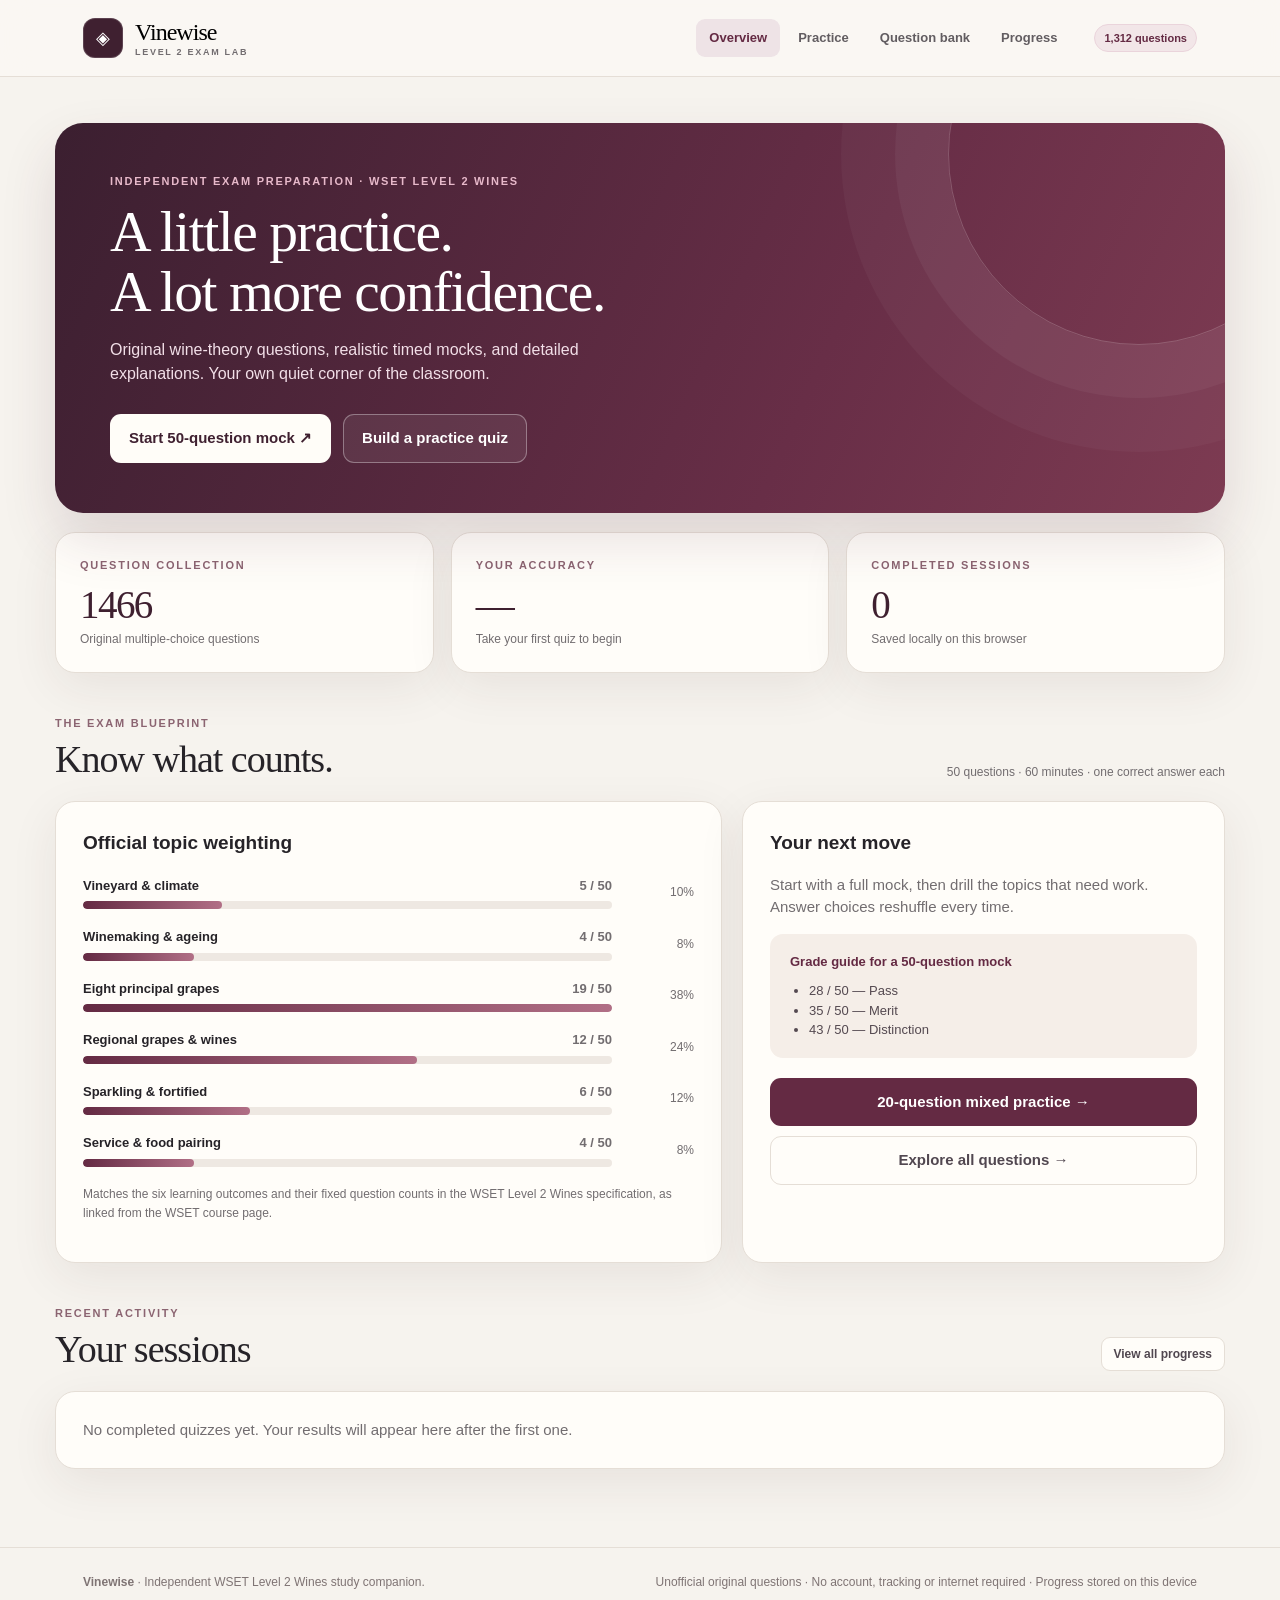
==== commit 03ae04cd: "Review and expand the Vinewise WSET catalogue" ====
--- a/misc/wset2/index.html
+++ b/misc/wset2/index.html
@@ -21,20 +21,27 @@
 <footer><div class="container"><div><strong>Vinewise</strong> · Independent WSET Level 2 Wines study companion.</div><div>Unofficial original questions · No account, tracking or internet required · Progress stored on this device</div></div></footer>
 <script>
 'use strict';
-const BANK=[{"id":"Q0001","lo":1,"topic":"Vineyard & climate","tag":"Vocabulary","question":"Which statement accurately describes Grape skin in wine production or service?","options":["Fleshy interior supplying most of the juice, water, sugar and acid","Outer berry layer supplying much of a red wine’s colour and some of its tannin","Dead yeast cells remaining after fermentation","Pips inside a grape that can release bitter tannins if heavily extracted"],"correct":1,"explanation":"Skin contact extracts colour and tannins, particularly in red winemaking.","optionExplanations":["This describes Grape pulp: Fleshy interior supplying most of the juice, water, sugar and acid. It does not define Grape skin.","Grape skin: Skin contact extracts colour and tannins, particularly in red winemaking.","This describes Lees: Dead yeast cells remaining after fermentation. It does not define Grape skin.","This describes Grape seeds: Pips inside a grape that can release bitter tannins if heavily extracted. It does not define Grape skin."],"selectionKeys":["concept:grape-anatomy","definition:grape-skin"],"conceptFamily":"concept:grape-anatomy","revision":3,"correctAnswer":"Outer berry layer supplying much of a red wine’s colour and some of its tannin","distractors":["Fleshy interior supplying most of the juice, water, sugar and acid","Dead yeast cells remaining after fermentation","Pips inside a grape that can release bitter tannins if heavily extracted"]},{"id":"Q0002","lo":1,"topic":"Vineyard & climate","tag":"Vocabulary","question":"Which term identifies this situation: outer berry layer supplying much of a red wine’s colour and some of its tannin?","options":["Grape skin","Grape pulp","Lees","Grape seeds"],"correct":0,"explanation":"Skin contact extracts colour and tannins, particularly in red winemaking.","optionExplanations":["Grape skin: Skin contact extracts colour and tannins, particularly in red winemaking.","Grape pulp refers to fleshy interior supplying most of the juice, water, sugar and acid; the situation describes Grape skin.","Lees refers to dead yeast cells remaining after fermentation; the situation describes Grape skin.","Grape seeds refers to pips inside a grape that can release bitter tannins if heavily extracted; the situation describes Grape skin."],"selectionKeys":["concept:grape-anatomy","definition:grape-skin"],"conceptFamily":"concept:grape-anatomy","revision":3,"correctAnswer":"Grape skin","distractors":["Grape pulp","Lees","Grape seeds"]},{"id":"Q0003","lo":1,"topic":"Vineyard & climate","tag":"Vocabulary","question":"Which statement accurately describes Grape pulp in wine production or service?","options":["Fleshy interior supplying most of the juice, water, sugar and acid","Outer berry layer supplying much of a red wine’s colour and some of its tannin","Pips inside a grape that can release bitter tannins if heavily extracted","Dead yeast cells remaining after fermentation"],"correct":0,"explanation":"Most sugar and acidity used in fermentation come from the flesh or pulp.","optionExplanations":["Grape pulp: Most sugar and acidity used in fermentation come from the flesh or pulp.","This describes Grape skin: Outer berry layer supplying much of a red wine’s colour and some of its tannin. It does not define Grape pulp.","This describes Grape seeds: Pips inside a grape that can release bitter tannins if heavily extracted. It does not define Grape pulp.","This describes Lees: Dead yeast cells remaining after fermentation. It does not define Grape pulp."],"selectionKeys":["concept:grape-anatomy","definition:grape-pulp"],"conceptFamily":"concept:grape-anatomy","revision":3,"correctAnswer":"Fleshy interior supplying most of the juice, water, sugar and acid","distractors":["Outer berry layer supplying much of a red wine’s colour and some of its tannin","Pips inside a grape that can release bitter tannins if heavily extracted","Dead yeast cells remaining after fermentation"]},{"id":"Q0004","lo":1,"topic":"Vineyard & climate","tag":"Vocabulary","question":"Which term identifies this situation: fleshy interior supplying most of the juice, water, sugar and acid?","options":["Grape skin","Grape pulp","Grape seeds","Lees"],"correct":1,"explanation":"Most sugar and acidity used in fermentation come from the flesh or pulp.","optionExplanations":["Grape skin refers to outer berry layer supplying much of a red wine’s colour and some of its tannin; the situation describes Grape pulp.","Grape pulp: Most sugar and acidity used in fermentation come from the flesh or pulp.","Grape seeds refers to pips inside a grape that can release bitter tannins if heavily extracted; the situation describes Grape pulp.","Lees refers to dead yeast cells remaining after fermentation; the situation describes Grape pulp."],"selectionKeys":["concept:grape-anatomy","definition:grape-pulp"],"conceptFamily":"concept:grape-anatomy","revision":3,"correctAnswer":"Grape pulp","distractors":["Grape skin","Grape seeds","Lees"]},{"id":"Q0005","lo":1,"topic":"Vineyard & climate","tag":"Vocabulary","question":"Which statement accurately describes Grape seeds in wine production or service?","options":["Dead yeast cells remaining after fermentation","Pips inside a grape that can release bitter tannins if heavily extracted","Outer berry layer supplying much of a red wine’s colour and some of its tannin","Fleshy interior supplying most of the juice, water, sugar and acid"],"correct":1,"explanation":"Seed tannins can contribute structure and bitterness.","optionExplanations":["This describes Lees: Dead yeast cells remaining after fermentation. It does not define Grape seeds.","Grape seeds: Seed tannins can contribute structure and bitterness.","This describes Grape skin: Outer berry layer supplying much of a red wine’s colour and some of its tannin. It does not define Grape seeds.","This describes Grape pulp: Fleshy interior supplying most of the juice, water, sugar and acid. It does not define Grape seeds."],"selectionKeys":["concept:grape-anatomy","definition:grape-seeds"],"conceptFamily":"concept:grape-anatomy","revision":3,"correctAnswer":"Pips inside a grape that can release bitter tannins if heavily extracted","distractors":["Dead yeast cells remaining after fermentation","Outer berry layer supplying much of a red wine’s colour and some of its tannin","Fleshy interior supplying most of the juice, water, sugar and acid"]},{"id":"Q0006","lo":1,"topic":"Vineyard & climate","tag":"Vocabulary","question":"Which term identifies this situation: pips inside a grape that can release bitter tannins if heavily extracted?","options":["Grape seeds","Grape skin","Grape pulp","Lees"],"correct":0,"explanation":"Seed tannins can contribute structure and bitterness.","optionExplanations":["Grape seeds: Seed tannins can contribute structure and bitterness.","Grape skin refers to outer berry layer supplying much of a red wine’s colour and some of its tannin; the situation describes Grape seeds.","Grape pulp refers to fleshy interior supplying most of the juice, water, sugar and acid; the situation describes Grape seeds.","Lees refers to dead yeast cells remaining after fermentation; the situation describes Grape seeds."],"selectionKeys":["concept:grape-anatomy","definition:grape-seeds"],"conceptFamily":"concept:grape-anatomy","revision":3,"correctAnswer":"Grape seeds","distractors":["Grape skin","Grape pulp","Lees"]},{"id":"Q0007","lo":1,"topic":"Vineyard & climate","tag":"Vocabulary","question":"Which statement accurately describes Flowering in wine production or service?","options":["Timing of picking grapes based on desired ripeness","The onset of ripening when berries soften and change colour","The stage when fertilised flowers form young berries","The stage when vine flowers develop and open"],"correct":3,"explanation":"Successful flowering precedes fruit set.","optionExplanations":["This describes Harvest date: Timing of picking grapes based on desired ripeness. It does not define Flowering.","This describes Véraison: The onset of ripening when berries soften and change colour. It does not define Flowering.","This describes Fruit set: The stage when fertilised flowers form young berries. It does not define Flowering.","Flowering: Successful flowering precedes fruit set."],"selectionKeys":["concept:vine-growth-stages","definition:flowering"],"conceptFamily":"concept:vine-growth-stages","revision":3,"correctAnswer":"The stage when vine flowers develop and open","distractors":["Timing of picking grapes based on desired ripeness","The onset of ripening when berries soften and change colour","The stage when fertilised flowers form young berries"]},{"id":"Q0008","lo":1,"topic":"Vineyard & climate","tag":"Vocabulary","question":"Which term identifies this situation: the stage when vine flowers develop and open?","options":["Véraison","Fruit set","Flowering","Harvest date"],"correct":2,"explanation":"Successful flowering precedes fruit set.","optionExplanations":["Véraison refers to the onset of ripening when berries soften and change colour; the situation describes Flowering.","Fruit set refers to the stage when fertilised flowers form young berries; the situation describes Flowering.","Flowering: Successful flowering precedes fruit set.","Harvest date refers to timing of picking grapes based on desired ripeness; the situation describes Flowering."],"selectionKeys":["concept:vine-growth-stages","definition:flowering"],"conceptFamily":"concept:vine-growth-stages","revision":3,"correctAnswer":"Flowering","distractors":["Véraison","Fruit set","Harvest date"]},{"id":"Q0009","lo":1,"topic":"Vineyard & climate","tag":"Vocabulary","question":"Which statement accurately describes Fruit set in wine production or service?","options":["The stage when vine flowers develop and open","Timing of picking grapes based on desired ripeness","The stage when fertilised flowers form young berries","The onset of ripening when berries soften and change colour"],"correct":2,"explanation":"Successful fruit set determines the potential number of grapes.","optionExplanations":["This describes Flowering: The stage when vine flowers develop and open. It does not define Fruit set.","This describes Harvest date: Timing of picking grapes based on desired ripeness. It does not define Fruit set.","Fruit set: Successful fruit set determines the potential number of grapes.","This describes Véraison: The onset of ripening when berries soften and change colour. It does not define Fruit set."],"selectionKeys":["concept:vine-growth-stages","definition:fruit-set"],"conceptFamily":"concept:vine-growth-stages","revision":3,"correctAnswer":"The stage when fertilised flowers form young berries","distractors":["The stage when vine flowers develop and open","Timing of picking grapes based on desired ripeness","The onset of ripening when berries soften and change colour"]},{"id":"Q0010","lo":1,"topic":"Vineyard & climate","tag":"Vocabulary","question":"Which term identifies this situation: the stage when fertilised flowers form young berries?","options":["Fruit set","Flowering","Véraison","Harvest date"],"correct":0,"explanation":"Successful fruit set determines the potential number of grapes.","optionExplanations":["Fruit set: Successful fruit set determines the potential number of grapes.","Flowering refers to the stage when vine flowers develop and open; the situation describes Fruit set.","Véraison refers to the onset of ripening when berries soften and change colour; the situation describes Fruit set.","Harvest date refers to timing of picking grapes based on desired ripeness; the situation describes Fruit set."],"selectionKeys":["concept:vine-growth-stages","definition:fruit-set"],"conceptFamily":"concept:vine-growth-stages","revision":3,"correctAnswer":"Fruit set","distractors":["Flowering","Véraison","Harvest date"]},{"id":"Q0011","lo":1,"topic":"Vineyard & climate","tag":"Vocabulary","question":"Which statement accurately describes Véraison in wine production or service?","options":["The stage when vine flowers develop and open","Timing of picking grapes based on desired ripeness","The stage when fertilised flowers form young berries","The onset of ripening when berries soften and change colour"],"correct":3,"explanation":"Véraison marks the beginning of the ripening phase.","optionExplanations":["This describes Flowering: The stage when vine flowers develop and open. It does not define Véraison.","This describes Harvest date: Timing of picking grapes based on desired ripeness. It does not define Véraison.","This describes Fruit set: The stage when fertilised flowers form young berries. It does not define Véraison.","Véraison: Véraison marks the beginning of the ripening phase."],"selectionKeys":["concept:vine-growth-stages","definition:veraison"],"conceptFamily":"concept:vine-growth-stages","revision":3,"correctAnswer":"The onset of ripening when berries soften and change colour","distractors":["The stage when vine flowers develop and open","Timing of picking grapes based on desired ripeness","The stage when fertilised flowers form young berries"]},{"id":"Q0012","lo":1,"topic":"Vineyard & climate","tag":"Vocabulary","question":"Which term identifies this situation: the onset of ripening when berries soften and change colour?","options":["Flowering","Fruit set","Véraison","Harvest date"],"correct":2,"explanation":"Véraison marks the beginning of the ripening phase.","optionExplanations":["Flowering refers to the stage when vine flowers develop and open; the situation describes Véraison.","Fruit set refers to the stage when fertilised flowers form young berries; the situation describes Véraison.","Véraison: Véraison marks the beginning of the ripening phase.","Harvest date refers to timing of picking grapes based on desired ripeness; the situation describes Véraison."],"selectionKeys":["concept:vine-growth-stages","definition:veraison"],"conceptFamily":"concept:vine-growth-stages","revision":3,"correctAnswer":"Véraison","distractors":["Flowering","Fruit set","Harvest date"]},{"id":"Q0013","lo":1,"topic":"Vineyard & climate","tag":"Vocabulary","question":"Which statement accurately describes Latitude in wine production or service?","options":["Direction a vineyard slope faces","Height above sea level that can lower vineyard temperature","Distance north or south of the equator influencing climate","Difference between daytime and nighttime temperatures"],"correct":2,"explanation":"Wine-growing climates generally become cooler farther from the equator.","optionExplanations":["This describes Aspect: Direction a vineyard slope faces. It does not define Latitude.","This describes Altitude: Height above sea level that can lower vineyard temperature. It does not define Latitude.","Latitude: Wine-growing climates generally become cooler farther from the equator.","This describes Diurnal temperature range: Difference between daytime and nighttime temperatures. It does not define Latitude."],"selectionKeys":["definition:latitude"],"conceptFamily":"definition:latitude","revision":3,"correctAnswer":"Distance north or south of the equator influencing climate","distractors":["Direction a vineyard slope faces","Height above sea level that can lower vineyard temperature","Difference between daytime and nighttime temperatures"]},{"id":"Q0014","lo":1,"topic":"Vineyard & climate","tag":"Vocabulary","question":"Which term identifies this situation: distance north or south of the equator influencing climate?","options":["Diurnal temperature range","Altitude","Latitude","Aspect"],"correct":2,"explanation":"Wine-growing climates generally become cooler farther from the equator.","optionExplanations":["Diurnal temperature range refers to difference between daytime and nighttime temperatures; the situation describes Latitude.","Altitude refers to height above sea level that can lower vineyard temperature; the situation describes Latitude.","Latitude: Wine-growing climates generally become cooler farther from the equator.","Aspect refers to direction a vineyard slope faces; the situation describes Latitude."],"selectionKeys":["definition:latitude"],"conceptFamily":"definition:latitude","revision":3,"correctAnswer":"Latitude","distractors":["Diurnal temperature range","Altitude","Aspect"]},{"id":"Q0015","lo":1,"topic":"Vineyard & climate","tag":"Vocabulary","question":"Which statement accurately describes Altitude in wine production or service?","options":["Height above sea level that can lower vineyard temperature","Distance north or south of the equator influencing climate","Direction a vineyard slope faces","Difference between daytime and nighttime temperatures"],"correct":0,"explanation":"Vineyards at higher altitude are often cooler than nearby lowland sites.","optionExplanations":["Altitude: Vineyards at higher altitude are often cooler than nearby lowland sites.","This describes Latitude: Distance north or south of the equator influencing climate. It does not define Altitude.","This describes Aspect: Direction a vineyard slope faces. It does not define Altitude.","This describes Diurnal temperature range: Difference between daytime and nighttime temperatures. It does not define Altitude."],"selectionKeys":["definition:altitude"],"conceptFamily":"definition:altitude","revision":3,"correctAnswer":"Height above sea level that can lower vineyard temperature","distractors":["Distance north or south of the equator influencing climate","Direction a vineyard slope faces","Difference between daytime and nighttime temperatures"]},{"id":"Q0016","lo":1,"topic":"Vineyard & climate","tag":"Vocabulary","question":"Which term identifies this situation: height above sea level that can lower vineyard temperature?","options":["Aspect","Latitude","Altitude","Diurnal temperature range"],"correct":2,"explanation":"Vineyards at higher altitude are often cooler than nearby lowland sites.","optionExplanations":["Aspect refers to direction a vineyard slope faces; the situation describes Altitude.","Latitude refers to distance north or south of the equator influencing climate; the situation describes Altitude.","Altitude: Vineyards at higher altitude are often cooler than nearby lowland sites.","Diurnal temperature range refers to difference between daytime and nighttime temperatures; the situation describes Altitude."],"selectionKeys":["definition:altitude"],"conceptFamily":"definition:altitude","revision":3,"correctAnswer":"Altitude","distractors":["Aspect","Latitude","Diurnal temperature range"]},{"id":"Q0017","lo":1,"topic":"Vineyard & climate","tag":"Vocabulary","question":"Which statement accurately describes Aspect in wine production or service?","options":["Difference between daytime and nighttime temperatures","Distance north or south of the equator influencing climate","Direction a vineyard slope faces","Height above sea level that can lower vineyard temperature"],"correct":2,"explanation":"In the Northern Hemisphere, south-facing slopes often receive more sunlight.","optionExplanations":["This describes Diurnal temperature range: Difference between daytime and nighttime temperatures. It does not define Aspect.","This describes Latitude: Distance north or south of the equator influencing climate. It does not define Aspect.","Aspect: In the Northern Hemisphere, south-facing slopes often receive more sunlight.","This describes Altitude: Height above sea level that can lower vineyard temperature. It does not define Aspect."],"selectionKeys":["concept:vine-aspect","definition:aspect"],"conceptFamily":"concept:vine-aspect","revision":3,"correctAnswer":"Direction a vineyard slope faces","distractors":["Difference between daytime and nighttime temperatures","Distance north or south of the equator influencing climate","Height above sea level that can lower vineyard temperature"]},{"id":"Q0018","lo":1,"topic":"Vineyard & climate","tag":"Vocabulary","question":"Which term identifies this situation: direction a vineyard slope faces?","options":["Aspect","Diurnal temperature range","Latitude","Altitude"],"correct":0,"explanation":"In the Northern Hemisphere, south-facing slopes often receive more sunlight.","optionExplanations":["Aspect: In the Northern Hemisphere, south-facing slopes often receive more sunlight.","Diurnal temperature range refers to difference between daytime and nighttime temperatures; the situation describes Aspect.","Latitude refers to distance north or south of the equator influencing climate; the situation describes Aspect.","Altitude refers to height above sea level that can lower vineyard temperature; the situation describes Aspect."],"selectionKeys":["concept:vine-aspect","definition:aspect"],"conceptFamily":"concept:vine-aspect","revision":3,"correctAnswer":"Aspect","distractors":["Diurnal temperature range","Latitude","Altitude"]},{"id":"Q0019","lo":1,"topic":"Vineyard & climate","tag":"Vocabulary","question":"Which statement accurately describes Diurnal temperature range in wine production or service?","options":["Direction a vineyard slope faces","Height above sea level that can lower vineyard temperature","Difference between daytime and nighttime temperatures","Distance north or south of the equator influencing climate"],"correct":2,"explanation":"Cool nights can help grapes retain acidity.","optionExplanations":["This describes Aspect: Direction a vineyard slope faces. It does not define Diurnal temperature range.","This describes Altitude: Height above sea level that can lower vineyard temperature. It does not define Diurnal temperature range.","Diurnal temperature range: Cool nights can help grapes retain acidity.","This describes Latitude: Distance north or south of the equator influencing climate. It does not define Diurnal temperature range."],"selectionKeys":["definition:diurnal-temperature-range"],"conceptFamily":"definition:diurnal-temperature-range","revision":3,"correctAnswer":"Difference between daytime and nighttime temperatures","distractors":["Direction a vineyard slope faces","Height above sea level that can lower vineyard temperature","Distance north or south of the equator influencing climate"]},{"id":"Q0020","lo":1,"topic":"Vineyard & climate","tag":"Vocabulary","question":"Which term identifies this situation: difference between daytime and nighttime temperatures?","options":["Aspect","Latitude","Diurnal temperature range","Altitude"],"correct":2,"explanation":"Cool nights can help grapes retain acidity.","optionExplanations":["Aspect refers to direction a vineyard slope faces; the situation describes Diurnal temperature range.","Latitude refers to distance north or south of the equator influencing climate; the situation describes Diurnal temperature range.","Diurnal temperature range: Cool nights can help grapes retain acidity.","Altitude refers to height above sea level that can lower vineyard temperature; the situation describes Diurnal temperature range."],"selectionKeys":["definition:diurnal-temperature-range"],"conceptFamily":"definition:diurnal-temperature-range","revision":3,"correctAnswer":"Diurnal temperature range","distractors":["Aspect","Latitude","Altitude"]},{"id":"Q0021","lo":1,"topic":"Vineyard & climate","tag":"Vocabulary","question":"Which statement accurately describes Spring frost in wine production or service?","options":["Fungus that can cause noble rot under favourable conditions","Prolonged shortage of water for vines","Ice precipitation that can destroy grape bunches and leaves","Freezing temperatures that can damage young vine shoots"],"correct":3,"explanation":"New buds and shoots are especially vulnerable to spring frost.","optionExplanations":["This describes Botrytis cinerea: Fungus that can cause noble rot under favourable conditions. It does not define Spring frost.","This describes Drought: Prolonged shortage of water for vines. It does not define Spring frost.","This describes Hail: Ice precipitation that can destroy grape bunches and leaves. It does not define Spring frost.","Spring frost: New buds and shoots are especially vulnerable to spring frost."],"selectionKeys":["concept:spring-frost","definition:spring-frost"],"conceptFamily":"concept:spring-frost","revision":3,"correctAnswer":"Freezing temperatures that can damage young vine shoots","distractors":["Fungus that can cause noble rot under favourable conditions","Prolonged shortage of water for vines","Ice precipitation that can destroy grape bunches and leaves"]},{"id":"Q0022","lo":1,"topic":"Vineyard & climate","tag":"Vocabulary","question":"After an overnight freeze shortly after budburst, tender new shoots turn black. Which hazard is the likely cause?","options":["Hail","Botrytis cinerea","Drought","Spring frost"],"correct":3,"explanation":"New buds and shoots are especially vulnerable to spring frost.","optionExplanations":["Hail refers to ice precipitation that can destroy grape bunches and leaves; the situation describes Spring frost.","Botrytis cinerea refers to fungus that can cause noble rot under favourable conditions; the situation describes Spring frost.","Drought refers to prolonged shortage of water for vines; the situation describes Spring frost.","Spring frost: New buds and shoots are especially vulnerable to spring frost."],"selectionKeys":["concept:spring-frost","definition:spring-frost"],"conceptFamily":"concept:spring-frost","revision":3,"correctAnswer":"Spring frost","distractors":["Hail","Botrytis cinerea","Drought"]},{"id":"Q0023","lo":1,"topic":"Vineyard & climate","tag":"Vocabulary","question":"Which statement accurately describes Hail in wine production or service?","options":["Ice precipitation that can destroy grape bunches and leaves","Freezing temperatures that can damage young vine shoots","Prolonged shortage of water for vines","Fungus that can cause noble rot under favourable conditions"],"correct":0,"explanation":"Hail can physically damage grapes and canopy.","optionExplanations":["Hail: Hail can physically damage grapes and canopy.","This describes Spring frost: Freezing temperatures that can damage young vine shoots. It does not define Hail.","This describes Drought: Prolonged shortage of water for vines. It does not define Hail.","This describes Botrytis cinerea: Fungus that can cause noble rot under favourable conditions. It does not define Hail."],"selectionKeys":["concept:hail","definition:hail"],"conceptFamily":"concept:hail","revision":3,"correctAnswer":"Ice precipitation that can destroy grape bunches and leaves","distractors":["Freezing temperatures that can damage young vine shoots","Prolonged shortage of water for vines","Fungus that can cause noble rot under favourable conditions"]},{"id":"Q0024","lo":1,"topic":"Vineyard & climate","tag":"Vocabulary","question":"Which term identifies this situation: ice precipitation that can destroy grape bunches and leaves?","options":["Botrytis cinerea","Spring frost","Hail","Drought"],"correct":2,"explanation":"Hail can physically damage grapes and canopy.","optionExplanations":["Botrytis cinerea refers to fungus that can cause noble rot under favourable conditions; the situation describes Hail.","Spring frost refers to freezing temperatures that can damage young vine shoots; the situation describes Hail.","Hail: Hail can physically damage grapes and canopy.","Drought refers to prolonged shortage of water for vines; the situation describes Hail."],"selectionKeys":["concept:hail","definition:hail"],"conceptFamily":"concept:hail","revision":3,"correctAnswer":"Hail","distractors":["Botrytis cinerea","Spring frost","Drought"]},{"id":"Q0025","lo":1,"topic":"Vineyard & climate","tag":"Vocabulary","question":"Which statement accurately describes Drought in wine production or service?","options":["Ice precipitation that can destroy grape bunches and leaves","Freezing temperatures that can damage young vine shoots","Prolonged shortage of water for vines","Fungus that can cause noble rot under favourable conditions"],"correct":2,"explanation":"Severe drought can reduce yields and stop normal ripening.","optionExplanations":["This describes Hail: Ice precipitation that can destroy grape bunches and leaves. It does not define Drought.","This describes Spring frost: Freezing temperatures that can damage young vine shoots. It does not define Drought.","Drought: Severe drought can reduce yields and stop normal ripening.","This describes Botrytis cinerea: Fungus that can cause noble rot under favourable conditions. It does not define Drought."],"selectionKeys":["definition:drought"],"conceptFamily":"definition:drought","revision":3,"correctAnswer":"Prolonged shortage of water for vines","distractors":["Ice precipitation that can destroy grape bunches and leaves","Freezing temperatures that can damage young vine shoots","Fungus that can cause noble rot under favourable conditions"]},{"id":"Q0026","lo":1,"topic":"Vineyard & climate","tag":"Vocabulary","question":"Which term identifies this situation: prolonged shortage of water for vines?","options":["Drought","Botrytis cinerea","Spring frost","Hail"],"correct":0,"explanation":"Severe drought can reduce yields and stop normal ripening.","optionExplanations":["Drought: Severe drought can reduce yields and stop normal ripening.","Botrytis cinerea refers to fungus that can cause noble rot under favourable conditions; the situation describes Drought.","Spring frost refers to freezing temperatures that can damage young vine shoots; the situation describes Drought.","Hail refers to ice precipitation that can destroy grape bunches and leaves; the situation describes Drought."],"selectionKeys":["definition:drought"],"conceptFamily":"definition:drought","revision":3,"correctAnswer":"Drought","distractors":["Botrytis cinerea","Spring frost","Hail"]},{"id":"Q0027","lo":1,"topic":"Vineyard & climate","tag":"Vocabulary","question":"Which statement accurately describes Irrigation in wine production or service?","options":["Applying water to vines when rainfall is insufficient","Management of leaves and shoots around grape bunches","Growing grapes under rules restricting many synthetic inputs","Quantity of grapes harvested per unit area"],"correct":0,"explanation":"Irrigation is one method for managing water supply.","optionExplanations":["Irrigation: Irrigation is one method for managing water supply.","This describes Canopy management: Management of leaves and shoots around grape bunches. It does not define Irrigation.","This describes Organic viticulture: Growing grapes under rules restricting many synthetic inputs. It does not define Irrigation.","This describes Yield: Quantity of grapes harvested per unit area. It does not define Irrigation."],"selectionKeys":["concept:irrigation","definition:irrigation"],"conceptFamily":"concept:irrigation","revision":3,"correctAnswer":"Applying water to vines when rainfall is insufficient","distractors":["Management of leaves and shoots around grape bunches","Growing grapes under rules restricting many synthetic inputs","Quantity of grapes harvested per unit area"]},{"id":"Q0028","lo":1,"topic":"Vineyard & climate","tag":"Vocabulary","question":"Which term identifies this situation: applying water to vines when rainfall is insufficient?","options":["Yield","Canopy management","Organic viticulture","Irrigation"],"correct":3,"explanation":"Irrigation is one method for managing water supply.","optionExplanations":["Yield refers to quantity of grapes harvested per unit area; the situation describes Irrigation.","Canopy management refers to management of leaves and shoots around grape bunches; the situation describes Irrigation.","Organic viticulture refers to growing grapes under rules restricting many synthetic inputs; the situation describes Irrigation.","Irrigation: Irrigation is one method for managing water supply."],"selectionKeys":["concept:irrigation","definition:irrigation"],"conceptFamily":"concept:irrigation","revision":3,"correctAnswer":"Irrigation","distractors":["Yield","Canopy management","Organic viticulture"]},{"id":"Q0029","lo":1,"topic":"Vineyard & climate","tag":"Vocabulary","question":"Which statement defines Canopy management most precisely?","options":["Managing growing-season leaves and shoots around bunches, for example by leaf removal","Quantity of grapes harvested per unit area","Applying water to vines when rainfall is insufficient","Cutting back vine growth to manage fruiting potential"],"correct":0,"explanation":"Managing growing-season leaves and shoots around bunches, for example by leaf removal.","optionExplanations":["Managing growing-season leaves and shoots around bunches, for example by leaf removal.","This describes Yield. High yields can sometimes dilute flavour concentration. The defining feature asked for is: Managing growing-season leaves and shoots around bunches, for example by leaf removal.","This describes Irrigation. Irrigation is one method for managing water supply. The defining feature asked for is: Managing growing-season leaves and shoots around bunches, for example by leaf removal.","This describes Pruning. Pruning influences the number of buds and possible crop size. The defining feature asked for is: Managing growing-season leaves and shoots around bunches, for example by leaf removal."],"selectionKeys":["concept:canopy-management","definition:canopy-management"],"conceptFamily":"concept:canopy-management","revision":3,"correctAnswer":"Managing growing-season leaves and shoots around bunches, for example by leaf removal","distractors":["Quantity of grapes harvested per unit area","Applying water to vines when rainfall is insufficient","Cutting back vine growth to manage fruiting potential"]},{"id":"Q0030","lo":1,"topic":"Vineyard & climate","tag":"Vocabulary","question":"Which term specifically identifies this operation or category: Managing growing-season leaves and shoots around bunches, for example by leaf removal?","options":["Irrigation","Yield","Canopy management","Pruning"],"correct":2,"explanation":"Managing growing-season leaves and shoots around bunches, for example by leaf removal.","optionExplanations":["Irrigation: Irrigation is one method for managing water supply. It does not describe the specific operation or category in the question.","Yield: High yields can sometimes dilute flavour concentration. It does not describe the specific operation or category in the question.","Managing growing-season leaves and shoots around bunches, for example by leaf removal.","Pruning: Pruning influences the number of buds and possible crop size. It does not describe the specific operation or category in the question."],"selectionKeys":["concept:canopy-management","definition:canopy-management"],"conceptFamily":"concept:canopy-management","revision":3,"correctAnswer":"Canopy management","distractors":["Irrigation","Yield","Pruning"]},{"id":"Q0031","lo":1,"topic":"Vineyard & climate","tag":"Vocabulary","question":"Which statement defines Pruning most precisely?","options":["Quantity of grapes harvested per unit area","Applying water to vines when rainfall is insufficient","Managing growing-season leaves and shoots around bunches, for example by leaf removal","Cutting back dormant vine wood to regulate buds retained for the next crop"],"correct":3,"explanation":"Cutting back dormant vine wood to regulate buds retained for the next crop.","optionExplanations":["This describes Yield. High yields can sometimes dilute flavour concentration. The defining feature asked for is: Cutting back dormant vine wood to regulate buds retained for the next crop.","This describes Irrigation. Irrigation is one method for managing water supply. The defining feature asked for is: Cutting back dormant vine wood to regulate buds retained for the next crop.","This describes Canopy management. Managing growing-season leaves and shoots around bunches, for example by leaf removal. The defining feature asked for is: Cutting back dormant vine wood to regulate buds retained for the next crop.","Cutting back dormant vine wood to regulate buds retained for the next crop."],"selectionKeys":["definition:pruning"],"conceptFamily":"definition:pruning","revision":3,"correctAnswer":"Cutting back dormant vine wood to regulate buds retained for the next crop","distractors":["Quantity of grapes harvested per unit area","Applying water to vines when rainfall is insufficient","Managing growing-season leaves and shoots around bunches, for example by leaf removal"]},{"id":"Q0032","lo":1,"topic":"Vineyard & climate","tag":"Vocabulary","question":"Which term specifically identifies this operation or category: Cutting back dormant vine wood to regulate buds retained for the next crop?","options":["Yield","Canopy management","Irrigation","Pruning"],"correct":3,"explanation":"Cutting back dormant vine wood to regulate buds retained for the next crop.","optionExplanations":["Yield: High yields can sometimes dilute flavour concentration. It does not describe the specific operation or category in the question.","Canopy management: Managing growing-season leaves and shoots around bunches, for example by leaf removal. It does not describe the specific operation or category in the question.","Irrigation: Irrigation is one method for managing water supply. It does not describe the specific operation or category in the question.","Cutting back dormant vine wood to regulate buds retained for the next crop."],"selectionKeys":["definition:pruning"],"conceptFamily":"definition:pruning","revision":3,"correctAnswer":"Pruning","distractors":["Yield","Canopy management","Irrigation"]},{"id":"Q0033","lo":1,"topic":"Vineyard & climate","tag":"Vocabulary","question":"Which statement accurately describes Harvest date in wine production or service?","options":["The stage when vine flowers develop and open","The stage when fertilised flowers form young berries","Timing of picking grapes based on desired ripeness","The onset of ripening when berries soften and change colour"],"correct":2,"explanation":"Later harvest generally means more sugar and less acidity.","optionExplanations":["This describes Flowering: The stage when vine flowers develop and open. It does not define Harvest date.","This describes Fruit set: The stage when fertilised flowers form young berries. It does not define Harvest date.","Harvest date: Later harvest generally means more sugar and less acidity.","This describes Véraison: The onset of ripening when berries soften and change colour. It does not define Harvest date."],"selectionKeys":["definition:harvest-date"],"conceptFamily":"definition:harvest-date","revision":3,"correctAnswer":"Timing of picking grapes based on desired ripeness","distractors":["The stage when vine flowers develop and open","The stage when fertilised flowers form young berries","The onset of ripening when berries soften and change colour"]},{"id":"Q0034","lo":1,"topic":"Vineyard & climate","tag":"Vocabulary","question":"Which term identifies this situation: timing of picking grapes based on desired ripeness?","options":["Véraison","Flowering","Harvest date","Fruit set"],"correct":2,"explanation":"Later harvest generally means more sugar and less acidity.","optionExplanations":["Véraison refers to the onset of ripening when berries soften and change colour; the situation describes Harvest date.","Flowering refers to the stage when vine flowers develop and open; the situation describes Harvest date.","Harvest date: Later harvest generally means more sugar and less acidity.","Fruit set refers to the stage when fertilised flowers form young berries; the situation describes Harvest date."],"selectionKeys":["definition:harvest-date"],"conceptFamily":"definition:harvest-date","revision":3,"correctAnswer":"Harvest date","distractors":["Véraison","Flowering","Fruit set"]},{"id":"Q0035","lo":1,"topic":"Vineyard & climate","tag":"Vocabulary","question":"Which statement accurately describes Yield in wine production or service?","options":["Quantity of grapes harvested per unit area","Cutting back vine growth to manage fruiting potential","Growing grapes under rules restricting many synthetic inputs","Management of leaves and shoots around grape bunches"],"correct":0,"explanation":"High yields can sometimes dilute flavour concentration.","optionExplanations":["Yield: High yields can sometimes dilute flavour concentration.","This describes Pruning: Cutting back vine growth to manage fruiting potential. It does not define Yield.","This describes Organic viticulture: Growing grapes under rules restricting many synthetic inputs. It does not define Yield.","This describes Canopy management: Management of leaves and shoots around grape bunches. It does not define Yield."],"selectionKeys":["concept:vine-yield","definition:yield"],"conceptFamily":"concept:vine-yield","revision":3,"correctAnswer":"Quantity of grapes harvested per unit area","distractors":["Cutting back vine growth to manage fruiting potential","Growing grapes under rules restricting many synthetic inputs","Management of leaves and shoots around grape bunches"]},{"id":"Q0036","lo":1,"topic":"Vineyard & climate","tag":"Vocabulary","question":"Which term identifies this situation: quantity of grapes harvested per unit area?","options":["Yield","Organic viticulture","Pruning","Canopy management"],"correct":0,"explanation":"High yields can sometimes dilute flavour concentration.","optionExplanations":["Yield: High yields can sometimes dilute flavour concentration.","Organic viticulture refers to growing grapes under rules restricting many synthetic inputs; the situation describes Yield.","Pruning refers to cutting back vine growth to manage fruiting potential; the situation describes Yield.","Canopy management refers to management of leaves and shoots around grape bunches; the situation describes Yield."],"selectionKeys":["concept:vine-yield","definition:yield"],"conceptFamily":"concept:vine-yield","revision":3,"correctAnswer":"Yield","distractors":["Organic viticulture","Pruning","Canopy management"]},{"id":"Q0037","lo":1,"topic":"Vineyard & climate","tag":"Vocabulary","question":"Which statement accurately describes Organic viticulture in wine production or service?","options":["Applying water to vines when rainfall is insufficient","Growing grapes under rules restricting many synthetic inputs","Quantity of grapes harvested per unit area","Management of leaves and shoots around grape bunches"],"correct":1,"explanation":"Organic certification is about production rules, not a guarantee of wine quality.","optionExplanations":["This describes Irrigation: Applying water to vines when rainfall is insufficient. It does not define Organic viticulture.","Organic viticulture: Organic certification is about production rules, not a guarantee of wine quality.","This describes Yield: Quantity of grapes harvested per unit area. It does not define Organic viticulture.","This describes Canopy management: Management of leaves and shoots around grape bunches. It does not define Organic viticulture."],"selectionKeys":["definition:organic-viticulture"],"conceptFamily":"definition:organic-viticulture","revision":3,"correctAnswer":"Growing grapes under rules restricting many synthetic inputs","distractors":["Applying water to vines when rainfall is insufficient","Quantity of grapes harvested per unit area","Management of leaves and shoots around grape bunches"]},{"id":"Q0038","lo":1,"topic":"Vineyard & climate","tag":"Vocabulary","question":"Which term identifies this situation: growing grapes under rules restricting many synthetic inputs?","options":["Canopy management","Irrigation","Organic viticulture","Yield"],"correct":2,"explanation":"Organic certification is about production rules, not a guarantee of wine quality.","optionExplanations":["Canopy management refers to management of leaves and shoots around grape bunches; the situation describes Organic viticulture.","Irrigation refers to applying water to vines when rainfall is insufficient; the situation describes Organic viticulture.","Organic viticulture: Organic certification is about production rules, not a guarantee of wine quality.","Yield refers to quantity of grapes harvested per unit area; the situation describes Organic viticulture."],"selectionKeys":["definition:organic-viticulture"],"conceptFamily":"definition:organic-viticulture","revision":3,"correctAnswer":"Organic viticulture","distractors":["Canopy management","Irrigation","Yield"]},{"id":"Q0039","lo":1,"topic":"Vineyard & climate","tag":"Vocabulary","question":"Which statement accurately describes Botrytis cinerea in wine production or service?","options":["Fungus that can cause noble rot under favourable conditions","Prolonged shortage of water for vines","Ice precipitation that can destroy grape bunches and leaves","Freezing temperatures that can damage young vine shoots"],"correct":0,"explanation":"Noble rot concentrates grape sugars and flavours when conditions are suitable.","optionExplanations":["Botrytis cinerea: Noble rot concentrates grape sugars and flavours when conditions are suitable.","This describes Drought: Prolonged shortage of water for vines. It does not define Botrytis cinerea.","This describes Hail: Ice precipitation that can destroy grape bunches and leaves. It does not define Botrytis cinerea.","This describes Spring frost: Freezing temperatures that can damage young vine shoots. It does not define Botrytis cinerea."],"selectionKeys":["concept:noble-rot","definition:botrytis-cinerea"],"conceptFamily":"concept:noble-rot","revision":3,"correctAnswer":"Fungus that can cause noble rot under favourable conditions","distractors":["Prolonged shortage of water for vines","Ice precipitation that can destroy grape bunches and leaves","Freezing temperatures that can damage young vine shoots"]},{"id":"Q0040","lo":1,"topic":"Vineyard & climate","tag":"Vocabulary","question":"Which term identifies this situation: fungus that can cause noble rot under favourable conditions?","options":["Drought","Botrytis cinerea","Spring frost","Hail"],"correct":1,"explanation":"Noble rot concentrates grape sugars and flavours when conditions are suitable.","optionExplanations":["Drought refers to prolonged shortage of water for vines; the situation describes Botrytis cinerea.","Botrytis cinerea: Noble rot concentrates grape sugars and flavours when conditions are suitable.","Spring frost refers to freezing temperatures that can damage young vine shoots; the situation describes Botrytis cinerea.","Hail refers to ice precipitation that can destroy grape bunches and leaves; the situation describes Botrytis cinerea."],"selectionKeys":["concept:noble-rot","definition:botrytis-cinerea"],"conceptFamily":"concept:noble-rot","revision":3,"correctAnswer":"Botrytis cinerea","distractors":["Drought","Spring frost","Hail"]},{"id":"Q0041","lo":1,"topic":"Vineyard & climate","tag":"Vocabulary","question":"Which statement accurately describes Late harvest in wine production or service?","options":["Leaving grapes on the vine beyond normal ripeness","Wine made from grapes frozen naturally on the vine","Fungus that can cause noble rot under favourable conditions","Stopping fermentation while residual sugar remains"],"correct":0,"explanation":"Later-picked grapes can have higher sugar and more developed fruit flavours.","optionExplanations":["Late harvest: Later-picked grapes can have higher sugar and more developed fruit flavours.","This describes Eiswein / Icewine: Wine made from grapes frozen naturally on the vine. It does not define Late harvest.","This describes Botrytis cinerea: Fungus that can cause noble rot under favourable conditions. It does not define Late harvest.","This describes Fermentation arrest: Stopping fermentation while residual sugar remains. It does not define Late harvest."],"selectionKeys":["definition:late-harvest"],"conceptFamily":"definition:late-harvest","revision":3,"correctAnswer":"Leaving grapes on the vine beyond normal ripeness","distractors":["Wine made from grapes frozen naturally on the vine","Fungus that can cause noble rot under favourable conditions","Stopping fermentation while residual sugar remains"]},{"id":"Q0042","lo":1,"topic":"Vineyard & climate","tag":"Vocabulary","question":"Which term identifies this situation: leaving grapes on the vine beyond normal ripeness?","options":["Eiswein / Icewine","Fermentation arrest","Botrytis cinerea","Late harvest"],"correct":3,"explanation":"Later-picked grapes can have higher sugar and more developed fruit flavours.","optionExplanations":["Eiswein / Icewine refers to wine made from grapes frozen naturally on the vine; the situation describes Late harvest.","Fermentation arrest refers to stopping fermentation while residual sugar remains; the situation describes Late harvest.","Botrytis cinerea refers to fungus that can cause noble rot under favourable conditions; the situation describes Late harvest.","Late harvest: Later-picked grapes can have higher sugar and more developed fruit flavours."],"selectionKeys":["definition:late-harvest"],"conceptFamily":"definition:late-harvest","revision":3,"correctAnswer":"Late harvest","distractors":["Eiswein / Icewine","Fermentation arrest","Botrytis cinerea"]},{"id":"Q0043","lo":1,"topic":"Vineyard & climate","tag":"Vocabulary","question":"Which statement accurately describes Eiswein / Icewine in wine production or service?","options":["Wine made from grapes frozen naturally on the vine","Fungus that can cause noble rot under favourable conditions","Stopping fermentation while residual sugar remains","Leaving grapes on the vine beyond normal ripeness"],"correct":0,"explanation":"Freezing allows concentrated sweet juice to be pressed from the grapes.","optionExplanations":["Eiswein / Icewine: Freezing allows concentrated sweet juice to be pressed from the grapes.","This describes Botrytis cinerea: Fungus that can cause noble rot under favourable conditions. It does not define Eiswein / Icewine.","This describes Fermentation arrest: Stopping fermentation while residual sugar remains. It does not define Eiswein / Icewine.","This describes Late harvest: Leaving grapes on the vine beyond normal ripeness. It does not define Eiswein / Icewine."],"selectionKeys":["definition:eiswein-icewine"],"conceptFamily":"definition:eiswein-icewine","revision":3,"correctAnswer":"Wine made from grapes frozen naturally on the vine","distractors":["Fungus that can cause noble rot under favourable conditions","Stopping fermentation while residual sugar remains","Leaving grapes on the vine beyond normal ripeness"]},{"id":"Q0044","lo":1,"topic":"Vineyard & climate","tag":"Vocabulary","question":"Which term identifies this situation: wine made from grapes frozen naturally on the vine?","options":["Fermentation arrest","Late harvest","Eiswein / Icewine","Botrytis cinerea"],"correct":2,"explanation":"Freezing allows concentrated sweet juice to be pressed from the grapes.","optionExplanations":["Fermentation arrest refers to stopping fermentation while residual sugar remains; the situation describes Eiswein / Icewine.","Late harvest refers to leaving grapes on the vine beyond normal ripeness; the situation describes Eiswein / Icewine.","Eiswein / Icewine: Freezing allows concentrated sweet juice to be pressed from the grapes.","Botrytis cinerea refers to fungus that can cause noble rot under favourable conditions; the situation describes Eiswein / Icewine."],"selectionKeys":["definition:eiswein-icewine"],"conceptFamily":"definition:eiswein-icewine","revision":3,"correctAnswer":"Eiswein / Icewine","distractors":["Fermentation arrest","Late harvest","Botrytis cinerea"]},{"id":"Q0045","lo":1,"topic":"Vineyard & climate","tag":"Vocabulary","question":"For EU PDO wine, which geographical-origin statement is correct?","options":["PDO: only 85% need come from the specified area; PGI: generally at least 85% from the specified area","PDO: only 85% need come from the specified area; PGI: all grapes must come from the specified area","PDO: grapes entirely from the specified area; PGI: generally at least 85% from the specified area","PDO: grapes entirely from the specified area; PGI: all grapes must come from the specified area"],"correct":2,"explanation":"PDO wine requires grapes entirely from the defined area. PGI wine generally requires at least 85% from the defined area; it does not universally require all grapes from the area. National PDO terms are not competing categories here.","optionExplanations":["PDO wine requires grapes entirely from the defined area. The second part fits, but the first reverses the expected distinction.","PDO wine requires grapes entirely from the defined area. PGI wine generally requires at least 85% from the defined area; it does not universally require all grapes from the area. National PDO terms are not competing categories here. Both parts of this option reverse the expected distinction.","PDO wine requires grapes entirely from the defined area. PGI wine generally requires at least 85% from the defined area; it does not universally require all grapes from the area. National PDO terms are not competing categories here.","PGI wine generally requires at least 85% from the defined area; it does not universally require all grapes from the area. National PDO terms are not competing categories here. The first part fits, but the second reverses the expected distinction."],"selectionKeys":["concept:pdo-pgi-origin","definition:protected-designation-of-origin-pdo","paired-claims:2681d359b16b4bfa"],"conceptFamily":"concept:pdo-pgi-origin","revision":3,"correctAnswer":"PDO: grapes entirely from the specified area; PGI: generally at least 85% from the specified area","distractors":["PDO: only 85% need come from the specified area; PGI: generally at least 85% from the specified area","PDO: only 85% need come from the specified area; PGI: all grapes must come from the specified area","PDO: grapes entirely from the specified area; PGI: all grapes must come from the specified area"]},{"id":"Q0046","lo":1,"topic":"Vineyard & climate","tag":"Vocabulary","question":"Which pair correctly contrasts EU PDO wine with PGI wine?","options":["PDO: only 85% need come from the specified area; PGI: generally at least 85% from the specified area","PDO: grapes entirely from the specified area; PGI: generally at least 85% from the specified area","PDO: grapes entirely from the specified area; PGI: all grapes must come from the specified area","PDO: only 85% need come from the specified area; PGI: all grapes must come from the specified area"],"correct":1,"explanation":"PDO wine requires grapes entirely from the defined area. PGI wine generally requires at least 85% from the defined area; it does not universally require all grapes from the area. National PDO terms are not competing categories here.","optionExplanations":["PDO wine requires grapes entirely from the defined area. The second part fits, but the first reverses the expected distinction.","PDO wine requires grapes entirely from the defined area. PGI wine generally requires at least 85% from the defined area; it does not universally require all grapes from the area. National PDO terms are not competing categories here.","PGI wine generally requires at least 85% from the defined area; it does not universally require all grapes from the area. National PDO terms are not competing categories here. The first part fits, but the second reverses the expected distinction.","PDO wine requires grapes entirely from the defined area. PGI wine generally requires at least 85% from the defined area; it does not universally require all grapes from the area. National PDO terms are not competing categories here. Both parts of this option reverse the expected distinction."],"selectionKeys":["concept:pdo-pgi-origin","definition:protected-designation-of-origin-pdo","paired-claims:2681d359b16b4bfa"],"conceptFamily":"concept:pdo-pgi-origin","revision":3,"correctAnswer":"PDO: grapes entirely from the specified area; PGI: generally at least 85% from the specified area","distractors":["PDO: only 85% need come from the specified area; PGI: generally at least 85% from the specified area","PDO: grapes entirely from the specified area; PGI: all grapes must come from the specified area","PDO: only 85% need come from the specified area; PGI: all grapes must come from the specified area"]},{"id":"Q0047","lo":1,"topic":"Vineyard & climate","tag":"Vocabulary","question":"For EU PGI wine, which combination of origin and rule flexibility is correct?","options":["All grapes must come from the area; Generally stricter production rules than PDO","At least 85% of grapes from the area; Generally more flexible production rules than PDO","At least 85% of grapes from the area; Generally stricter production rules than PDO","All grapes must come from the area; Generally more flexible production rules than PDO"],"correct":1,"explanation":"EU PGI generally requires at least 85% of grapes from the defined area, rather than universally requiring 100%. PGI is generally more flexible than PDO, while still having a defined product specification.","optionExplanations":["EU PGI generally requires at least 85% of grapes from the defined area, rather than universally requiring 100%. PGI is generally more flexible than PDO, while still having a defined product specification. Both parts of this option reverse the expected distinction.","EU PGI generally requires at least 85% of grapes from the defined area, rather than universally requiring 100%. PGI is generally more flexible than PDO, while still having a defined product specification.","PGI is generally more flexible than PDO, while still having a defined product specification. The first part fits, but the second reverses the expected distinction.","EU PGI generally requires at least 85% of grapes from the defined area, rather than universally requiring 100%. The second part fits, but the first reverses the expected distinction."],"selectionKeys":["concept:pdo-pgi-origin","definition:protected-geographical-indication-pgi","paired-claims:8722727d23b77ee2"],"conceptFamily":"concept:pdo-pgi-origin","revision":3,"correctAnswer":"At least 85% of grapes from the area; Generally more flexible production rules than PDO","distractors":["All grapes must come from the area; Generally stricter production rules than PDO","At least 85% of grapes from the area; Generally stricter production rules than PDO","All grapes must come from the area; Generally more flexible production rules than PDO"]},{"id":"Q0048","lo":1,"topic":"Vineyard & climate","tag":"Vocabulary","question":"Compared with PDO, which pair best describes the general EU PGI framework?","options":["All grapes must come from the area; Generally stricter production rules than PDO","At least 85% of grapes from the area; Generally more flexible production rules than PDO","All grapes must come from the area; Generally more flexible production rules than PDO","At least 85% of grapes from the area; Generally stricter production rules than PDO"],"correct":1,"explanation":"EU PGI generally requires at least 85% of grapes from the defined area, rather than universally requiring 100%. PGI is generally more flexible than PDO, while still having a defined product specification.","optionExplanations":["EU PGI generally requires at least 85% of grapes from the defined area, rather than universally requiring 100%. PGI is generally more flexible than PDO, while still having a defined product specification. Both parts of this option reverse the expected distinction.","EU PGI generally requires at least 85% of grapes from the defined area, rather than universally requiring 100%. PGI is generally more flexible than PDO, while still having a defined product specification.","EU PGI generally requires at least 85% of grapes from the defined area, rather than universally requiring 100%. The second part fits, but the first reverses the expected distinction.","PGI is generally more flexible than PDO, while still having a defined product specification. The first part fits, but the second reverses the expected distinction."],"selectionKeys":["concept:pdo-pgi-origin","definition:protected-geographical-indication-pgi","paired-claims:8722727d23b77ee2"],"conceptFamily":"concept:pdo-pgi-origin","revision":3,"correctAnswer":"At least 85% of grapes from the area; Generally more flexible production rules than PDO","distractors":["All grapes must come from the area; Generally stricter production rules than PDO","All grapes must come from the area; Generally more flexible production rules than PDO","At least 85% of grapes from the area; Generally stricter production rules than PDO"]},{"id":"Q0049","lo":1,"topic":"Vineyard & climate","tag":"Vocabulary","question":"Which pair correctly classifies the French AOC/AOP and Italian IGT terms?","options":["AOC/AOP: French PDO terminology; IGT: Italian PDO terminology","AOC/AOP: French PGI terminology; IGT: Italian PGI terminology","AOC/AOP: French PGI terminology; IGT: Italian PDO terminology","AOC/AOP: French PDO terminology; IGT: Italian PGI terminology"],"correct":3,"explanation":"French AOC/AOP corresponds to the PDO framework. Italian IGT corresponds to the PGI framework; neither is a competing, independent EU category.","optionExplanations":["Italian IGT corresponds to the PGI framework; neither is a competing, independent EU category. The first part fits, but the second reverses the expected distinction.","French AOC/AOP corresponds to the PDO framework. The second part fits, but the first reverses the expected distinction.","French AOC/AOP corresponds to the PDO framework. Italian IGT corresponds to the PGI framework; neither is a competing, independent EU category. Both parts of this option reverse the expected distinction.","French AOC/AOP corresponds to the PDO framework. Italian IGT corresponds to the PGI framework; neither is a competing, independent EU category."],"selectionKeys":["concept:french-aop-italian-igt","definition:aoc-aop","paired-claims:bb4ee926e69cc541"],"conceptFamily":"concept:french-aop-italian-igt","revision":3,"correctAnswer":"AOC/AOP: French PDO terminology; IGT: Italian PGI terminology","distractors":["AOC/AOP: French PDO terminology; IGT: Italian PDO terminology","AOC/AOP: French PGI terminology; IGT: Italian PGI terminology","AOC/AOP: French PGI terminology; IGT: Italian PDO terminology"]},{"id":"Q0050","lo":1,"topic":"Vineyard & climate","tag":"Vocabulary","question":"A French AOP and an Italian IGT appear on two labels. Which classification is correct?","options":["AOC/AOP: French PDO terminology; IGT: Italian PDO terminology","AOC/AOP: French PDO terminology; IGT: Italian PGI terminology","AOC/AOP: French PGI terminology; IGT: Italian PDO terminology","AOC/AOP: French PGI terminology; IGT: Italian PGI terminology"],"correct":1,"explanation":"French AOC/AOP corresponds to the PDO framework. Italian IGT corresponds to the PGI framework; neither is a competing, independent EU category.","optionExplanations":["Italian IGT corresponds to the PGI framework; neither is a competing, independent EU category. The first part fits, but the second reverses the expected distinction.","French AOC/AOP corresponds to the PDO framework. Italian IGT corresponds to the PGI framework; neither is a competing, independent EU category.","French AOC/AOP corresponds to the PDO framework. Italian IGT corresponds to the PGI framework; neither is a competing, independent EU category. Both parts of this option reverse the expected distinction.","French AOC/AOP corresponds to the PDO framework. The second part fits, but the first reverses the expected distinction."],"selectionKeys":["concept:french-aop-italian-igt","definition:aoc-aop","paired-claims:bb4ee926e69cc541"],"conceptFamily":"concept:french-aop-italian-igt","revision":3,"correctAnswer":"AOC/AOP: French PDO terminology; IGT: Italian PGI terminology","distractors":["AOC/AOP: French PDO terminology; IGT: Italian PDO terminology","AOC/AOP: French PGI terminology; IGT: Italian PDO terminology","AOC/AOP: French PGI terminology; IGT: Italian PGI terminology"]},{"id":"Q0051","lo":1,"topic":"Vineyard & climate","tag":"Vocabulary","question":"Which pair correctly distinguishes the Italian DOCG and IGT designations?","options":["DOCG and DOC: PDO categories; IGT: a PGI category","DOCG and DOC: PGI categories; IGT: a PDO category","DOCG and DOC: PDO categories; IGT: a PDO category","DOCG and DOC: PGI categories; IGT: a PGI category"],"correct":0,"explanation":"Italian DOC and DOCG are within the PDO framework. IGT is the Italian PGI term; DOCG adds controls but is not a universal guarantee of a better-tasting bottle.","optionExplanations":["Italian DOC and DOCG are within the PDO framework. IGT is the Italian PGI term; DOCG adds controls but is not a universal guarantee of a better-tasting bottle.","Italian DOC and DOCG are within the PDO framework. IGT is the Italian PGI term; DOCG adds controls but is not a universal guarantee of a better-tasting bottle. Both parts of this option reverse the expected distinction.","IGT is the Italian PGI term; DOCG adds controls but is not a universal guarantee of a better-tasting bottle. The first part fits, but the second reverses the expected distinction.","Italian DOC and DOCG are within the PDO framework. The second part fits, but the first reverses the expected distinction."],"selectionKeys":["concept:italian-origin-tiers","definition:docg","paired-claims:d865b29b9952f751"],"conceptFamily":"concept:italian-origin-tiers","revision":3,"correctAnswer":"DOCG and DOC: PDO categories; IGT: a PGI category","distractors":["DOCG and DOC: PGI categories; IGT: a PDO category","DOCG and DOC: PDO categories; IGT: a PDO category","DOCG and DOC: PGI categories; IGT: a PGI category"]},{"id":"Q0052","lo":1,"topic":"Vineyard & climate","tag":"Vocabulary","question":"For Italian DOCG and IGT labels, which protected-origin classification is correct?","options":["DOCG and DOC: PDO categories; IGT: a PDO category","DOCG and DOC: PDO categories; IGT: a PGI category","DOCG and DOC: PGI categories; IGT: a PDO category","DOCG and DOC: PGI categories; IGT: a PGI category"],"correct":1,"explanation":"Italian DOC and DOCG are within the PDO framework. IGT is the Italian PGI term; DOCG adds controls but is not a universal guarantee of a better-tasting bottle.","optionExplanations":["IGT is the Italian PGI term; DOCG adds controls but is not a universal guarantee of a better-tasting bottle. The first part fits, but the second reverses the expected distinction.","Italian DOC and DOCG are within the PDO framework. IGT is the Italian PGI term; DOCG adds controls but is not a universal guarantee of a better-tasting bottle.","Italian DOC and DOCG are within the PDO framework. IGT is the Italian PGI term; DOCG adds controls but is not a universal guarantee of a better-tasting bottle. Both parts of this option reverse the expected distinction.","Italian DOC and DOCG are within the PDO framework. The second part fits, but the first reverses the expected distinction."],"selectionKeys":["concept:italian-origin-tiers","definition:docg","paired-claims:d865b29b9952f751"],"conceptFamily":"concept:italian-origin-tiers","revision":3,"correctAnswer":"DOCG and DOC: PDO categories; IGT: a PGI category","distractors":["DOCG and DOC: PDO categories; IGT: a PDO category","DOCG and DOC: PGI categories; IGT: a PDO category","DOCG and DOC: PGI categories; IGT: a PGI category"]},{"id":"Q0053","lo":1,"topic":"Vineyard & climate","tag":"Vocabulary","question":"Which statement pair correctly classifies Italian DOC and IGT?","options":["DOCG and DOC: PGI categories; IGT: a PDO category","DOCG and DOC: PGI categories; IGT: a PGI category","DOCG and DOC: PDO categories; IGT: a PGI category","DOCG and DOC: PDO categories; IGT: a PDO category"],"correct":2,"explanation":"Italian DOC and DOCG are within the PDO framework. IGT is the Italian PGI term; DOCG adds controls but is not a universal guarantee of a better-tasting bottle.","optionExplanations":["Italian DOC and DOCG are within the PDO framework. IGT is the Italian PGI term; DOCG adds controls but is not a universal guarantee of a better-tasting bottle. Both parts of this option reverse the expected distinction.","Italian DOC and DOCG are within the PDO framework. The second part fits, but the first reverses the expected distinction.","Italian DOC and DOCG are within the PDO framework. IGT is the Italian PGI term; DOCG adds controls but is not a universal guarantee of a better-tasting bottle.","IGT is the Italian PGI term; DOCG adds controls but is not a universal guarantee of a better-tasting bottle. The first part fits, but the second reverses the expected distinction."],"selectionKeys":["concept:italian-origin-tiers","definition:doc","paired-claims:d865b29b9952f751"],"conceptFamily":"concept:italian-origin-tiers","revision":3,"correctAnswer":"DOCG and DOC: PDO categories; IGT: a PGI category","distractors":["DOCG and DOC: PGI categories; IGT: a PDO category","DOCG and DOC: PGI categories; IGT: a PGI category","DOCG and DOC: PDO categories; IGT: a PDO category"]},{"id":"Q0054","lo":1,"topic":"Vineyard & climate","tag":"Vocabulary","question":"How do DOC and IGT fit the EU protected-origin framework?","options":["DOCG and DOC: PGI categories; IGT: a PGI category","DOCG and DOC: PDO categories; IGT: a PGI category","DOCG and DOC: PDO categories; IGT: a PDO category","DOCG and DOC: PGI categories; IGT: a PDO category"],"correct":1,"explanation":"Italian DOC and DOCG are within the PDO framework. IGT is the Italian PGI term; DOCG adds controls but is not a universal guarantee of a better-tasting bottle.","optionExplanations":["Italian DOC and DOCG are within the PDO framework. The second part fits, but the first reverses the expected distinction.","Italian DOC and DOCG are within the PDO framework. IGT is the Italian PGI term; DOCG adds controls but is not a universal guarantee of a better-tasting bottle.","IGT is the Italian PGI term; DOCG adds controls but is not a universal guarantee of a better-tasting bottle. The first part fits, but the second reverses the expected distinction.","Italian DOC and DOCG are within the PDO framework. IGT is the Italian PGI term; DOCG adds controls but is not a universal guarantee of a better-tasting bottle. Both parts of this option reverse the expected distinction."],"selectionKeys":["concept:italian-origin-tiers","definition:doc","paired-claims:d865b29b9952f751"],"conceptFamily":"concept:italian-origin-tiers","revision":3,"correctAnswer":"DOCG and DOC: PDO categories; IGT: a PGI category","distractors":["DOCG and DOC: PGI categories; IGT: a PGI category","DOCG and DOC: PDO categories; IGT: a PDO category","DOCG and DOC: PGI categories; IGT: a PDO category"]},{"id":"Q0055","lo":1,"topic":"Vineyard & climate","tag":"Vocabulary","question":"Which EU category and country combination correctly identifies IGT?","options":["AOC/AOP: French PGI terminology; IGT: Italian PDO terminology","AOC/AOP: French PDO terminology; IGT: Italian PGI terminology","AOC/AOP: French PDO terminology; IGT: Italian PDO terminology","AOC/AOP: French PGI terminology; IGT: Italian PGI terminology"],"correct":1,"explanation":"French AOC/AOP corresponds to the PDO framework. Italian IGT corresponds to the PGI framework; neither is a competing, independent EU category.","optionExplanations":["French AOC/AOP corresponds to the PDO framework. Italian IGT corresponds to the PGI framework; neither is a competing, independent EU category. Both parts of this option reverse the expected distinction.","French AOC/AOP corresponds to the PDO framework. Italian IGT corresponds to the PGI framework; neither is a competing, independent EU category.","Italian IGT corresponds to the PGI framework; neither is a competing, independent EU category. The first part fits, but the second reverses the expected distinction.","French AOC/AOP corresponds to the PDO framework. The second part fits, but the first reverses the expected distinction."],"selectionKeys":["concept:french-aop-italian-igt","definition:igt","paired-claims:bb4ee926e69cc541"],"conceptFamily":"concept:french-aop-italian-igt","revision":3,"correctAnswer":"AOC/AOP: French PDO terminology; IGT: Italian PGI terminology","distractors":["AOC/AOP: French PGI terminology; IGT: Italian PDO terminology","AOC/AOP: French PDO terminology; IGT: Italian PDO terminology","AOC/AOP: French PGI terminology; IGT: Italian PGI terminology"]},{"id":"Q0056","lo":1,"topic":"Vineyard & climate","tag":"Vocabulary","question":"For an IGT label, which country and protected-origin tier are correct?","options":["AOC/AOP: French PDO terminology; IGT: Italian PGI terminology","AOC/AOP: French PGI terminology; IGT: Italian PGI terminology","AOC/AOP: French PGI terminology; IGT: Italian PDO terminology","AOC/AOP: French PDO terminology; IGT: Italian PDO terminology"],"correct":0,"explanation":"French AOC/AOP corresponds to the PDO framework. Italian IGT corresponds to the PGI framework; neither is a competing, independent EU category.","optionExplanations":["French AOC/AOP corresponds to the PDO framework. Italian IGT corresponds to the PGI framework; neither is a competing, independent EU category.","French AOC/AOP corresponds to the PDO framework. The second part fits, but the first reverses the expected distinction.","French AOC/AOP corresponds to the PDO framework. Italian IGT corresponds to the PGI framework; neither is a competing, independent EU category. Both parts of this option reverse the expected distinction.","Italian IGT corresponds to the PGI framework; neither is a competing, independent EU category. The first part fits, but the second reverses the expected distinction."],"selectionKeys":["concept:french-aop-italian-igt","definition:igt","paired-claims:bb4ee926e69cc541"],"conceptFamily":"concept:french-aop-italian-igt","revision":3,"correctAnswer":"AOC/AOP: French PDO terminology; IGT: Italian PGI terminology","distractors":["AOC/AOP: French PGI terminology; IGT: Italian PGI terminology","AOC/AOP: French PGI terminology; IGT: Italian PDO terminology","AOC/AOP: French PDO terminology; IGT: Italian PDO terminology"]},{"id":"Q0057","lo":1,"topic":"Vineyard & climate","tag":"Vocabulary","question":"Which pair correctly distinguishes Spanish DOCa and Vino de la Tierra?","options":["DO and DOCa: PGI categories; Vino de la Tierra: PGI","DO and DOCa: PGI categories; Vino de la Tierra: PDO","DO and DOCa: PDO categories; Vino de la Tierra: PDO","DO and DOCa: PDO categories; Vino de la Tierra: PGI"],"correct":3,"explanation":"Spanish DO and DOCa are within the PDO framework. Vino de la Tierra is PGI terminology; the similar abbreviations should not be confused with Italy’s designations.","optionExplanations":["Spanish DO and DOCa are within the PDO framework. The second part fits, but the first reverses the expected distinction.","Spanish DO and DOCa are within the PDO framework. Vino de la Tierra is PGI terminology; the similar abbreviations should not be confused with Italy’s designations. Both parts of this option reverse the expected distinction.","Vino de la Tierra is PGI terminology; the similar abbreviations should not be confused with Italy’s designations. The first part fits, but the second reverses the expected distinction.","Spanish DO and DOCa are within the PDO framework. Vino de la Tierra is PGI terminology; the similar abbreviations should not be confused with Italy’s designations."],"selectionKeys":["concept:spanish-origin-tiers","definition:doca","paired-claims:1c70e441d6edad62"],"conceptFamily":"concept:spanish-origin-tiers","revision":3,"correctAnswer":"DO and DOCa: PDO categories; Vino de la Tierra: PGI","distractors":["DO and DOCa: PGI categories; Vino de la Tierra: PGI","DO and DOCa: PGI categories; Vino de la Tierra: PDO","DO and DOCa: PDO categories; Vino de la Tierra: PDO"]},{"id":"Q0058","lo":1,"topic":"Vineyard & climate","tag":"Vocabulary","question":"How are DOCa and Vino de la Tierra classified in Spain?","options":["DO and DOCa: PDO categories; Vino de la Tierra: PGI","DO and DOCa: PDO categories; Vino de la Tierra: PDO","DO and DOCa: PGI categories; Vino de la Tierra: PGI","DO and DOCa: PGI categories; Vino de la Tierra: PDO"],"correct":0,"explanation":"Spanish DO and DOCa are within the PDO framework. Vino de la Tierra is PGI terminology; the similar abbreviations should not be confused with Italy’s designations.","optionExplanations":["Spanish DO and DOCa are within the PDO framework. Vino de la Tierra is PGI terminology; the similar abbreviations should not be confused with Italy’s designations.","Vino de la Tierra is PGI terminology; the similar abbreviations should not be confused with Italy’s designations. The first part fits, but the second reverses the expected distinction.","Spanish DO and DOCa are within the PDO framework. The second part fits, but the first reverses the expected distinction.","Spanish DO and DOCa are within the PDO framework. Vino de la Tierra is PGI terminology; the similar abbreviations should not be confused with Italy’s designations. Both parts of this option reverse the expected distinction."],"selectionKeys":["concept:spanish-origin-tiers","definition:doca","paired-claims:1c70e441d6edad62"],"conceptFamily":"concept:spanish-origin-tiers","revision":3,"correctAnswer":"DO and DOCa: PDO categories; Vino de la Tierra: PGI","distractors":["DO and DOCa: PDO categories; Vino de la Tierra: PDO","DO and DOCa: PGI categories; Vino de la Tierra: PGI","DO and DOCa: PGI categories; Vino de la Tierra: PDO"]},{"id":"Q0059","lo":1,"topic":"Vineyard & climate","tag":"Vocabulary","question":"Which classification pair is correct for Spanish DO and Vino de la Tierra?","options":["DO and DOCa: PGI categories; Vino de la Tierra: PDO","DO and DOCa: PDO categories; Vino de la Tierra: PDO","DO and DOCa: PDO categories; Vino de la Tierra: PGI","DO and DOCa: PGI categories; Vino de la Tierra: PGI"],"correct":2,"explanation":"Spanish DO and DOCa are within the PDO framework. Vino de la Tierra is PGI terminology; the similar abbreviations should not be confused with Italy’s designations.","optionExplanations":["Spanish DO and DOCa are within the PDO framework. Vino de la Tierra is PGI terminology; the similar abbreviations should not be confused with Italy’s designations. Both parts of this option reverse the expected distinction.","Vino de la Tierra is PGI terminology; the similar abbreviations should not be confused with Italy’s designations. The first part fits, but the second reverses the expected distinction.","Spanish DO and DOCa are within the PDO framework. Vino de la Tierra is PGI terminology; the similar abbreviations should not be confused with Italy’s designations.","Spanish DO and DOCa are within the PDO framework. The second part fits, but the first reverses the expected distinction."],"selectionKeys":["concept:spanish-origin-tiers","definition:do","paired-claims:1c70e441d6edad62"],"conceptFamily":"concept:spanish-origin-tiers","revision":3,"correctAnswer":"DO and DOCa: PDO categories; Vino de la Tierra: PGI","distractors":["DO and DOCa: PGI categories; Vino de la Tierra: PDO","DO and DOCa: PDO categories; Vino de la Tierra: PDO","DO and DOCa: PGI categories; Vino de la Tierra: PGI"]},{"id":"Q0060","lo":1,"topic":"Vineyard & climate","tag":"Vocabulary","question":"A Spanish DO and a Vino de la Tierra appear on labels. Which pair is correct?","options":["DO and DOCa: PDO categories; Vino de la Tierra: PDO","DO and DOCa: PDO categories; Vino de la Tierra: PGI","DO and DOCa: PGI categories; Vino de la Tierra: PDO","DO and DOCa: PGI categories; Vino de la Tierra: PGI"],"correct":1,"explanation":"Spanish DO and DOCa are within the PDO framework. Vino de la Tierra is PGI terminology; the similar abbreviations should not be confused wi